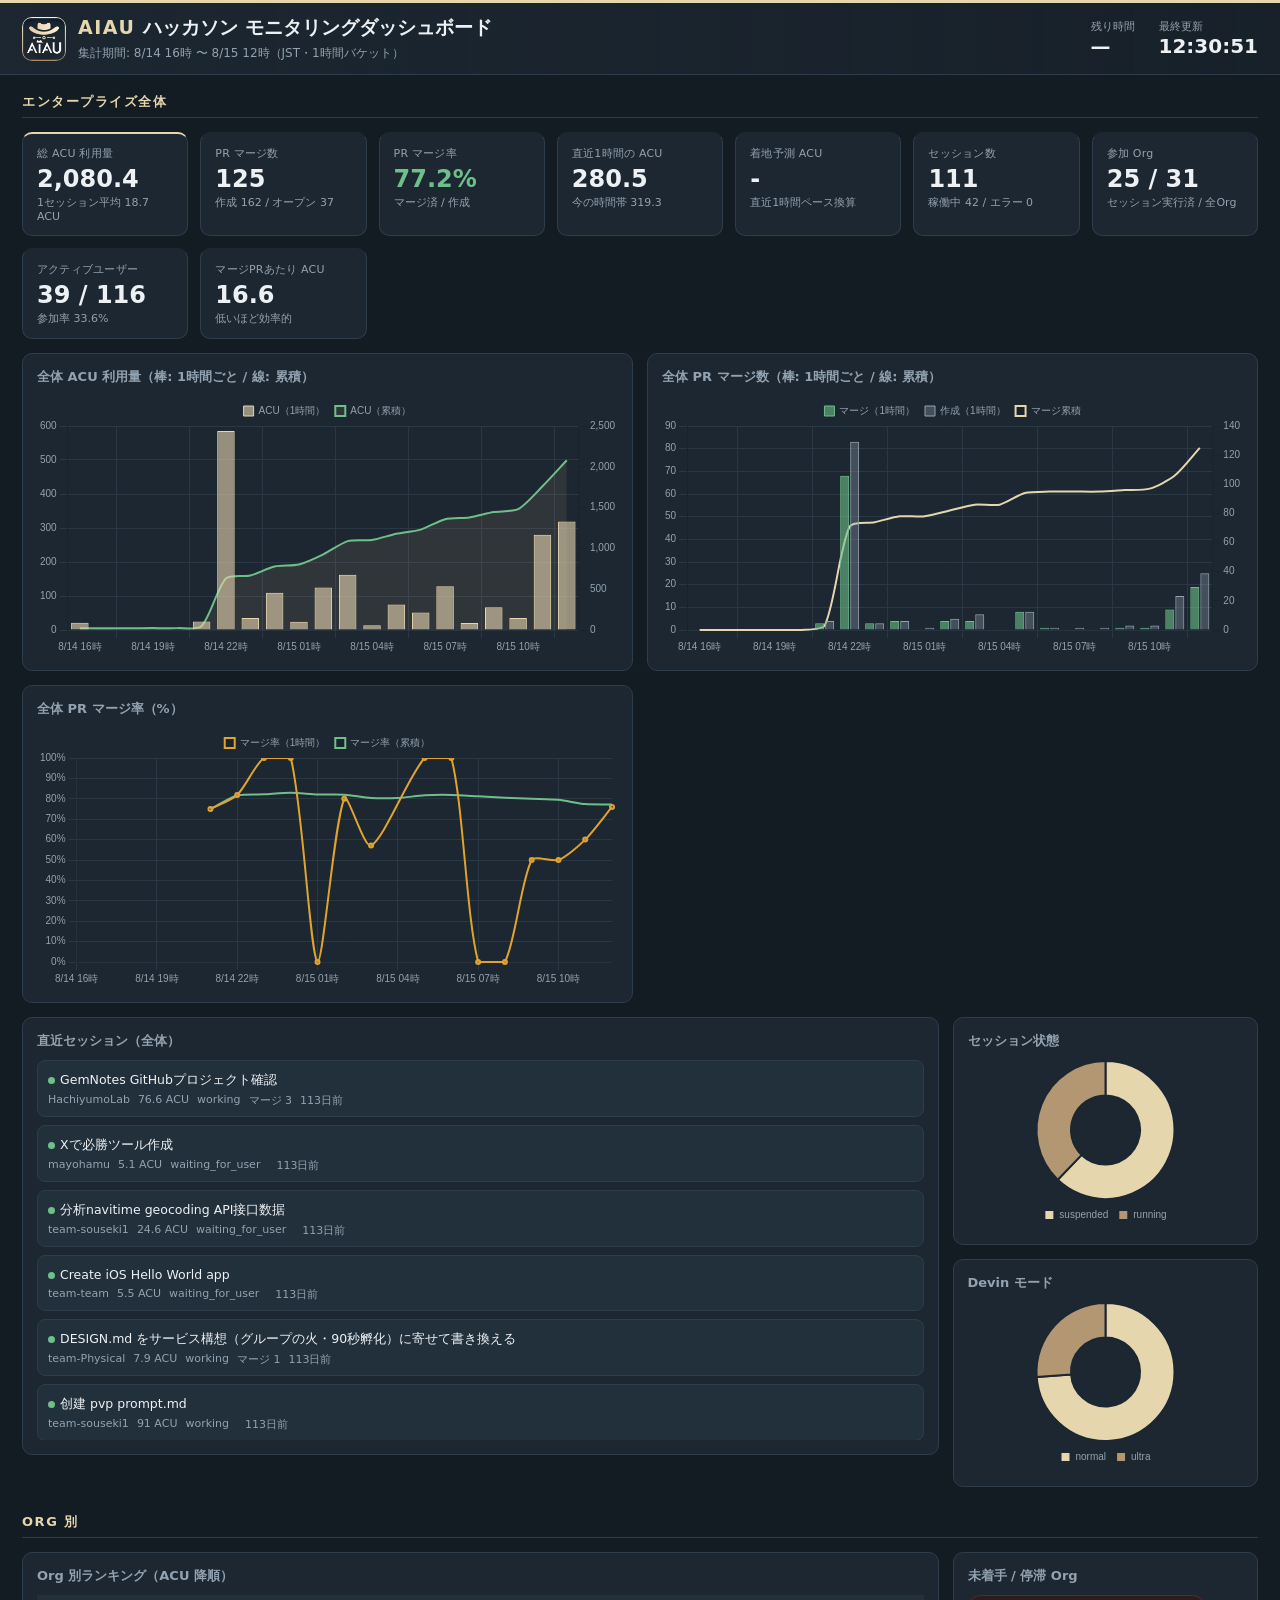
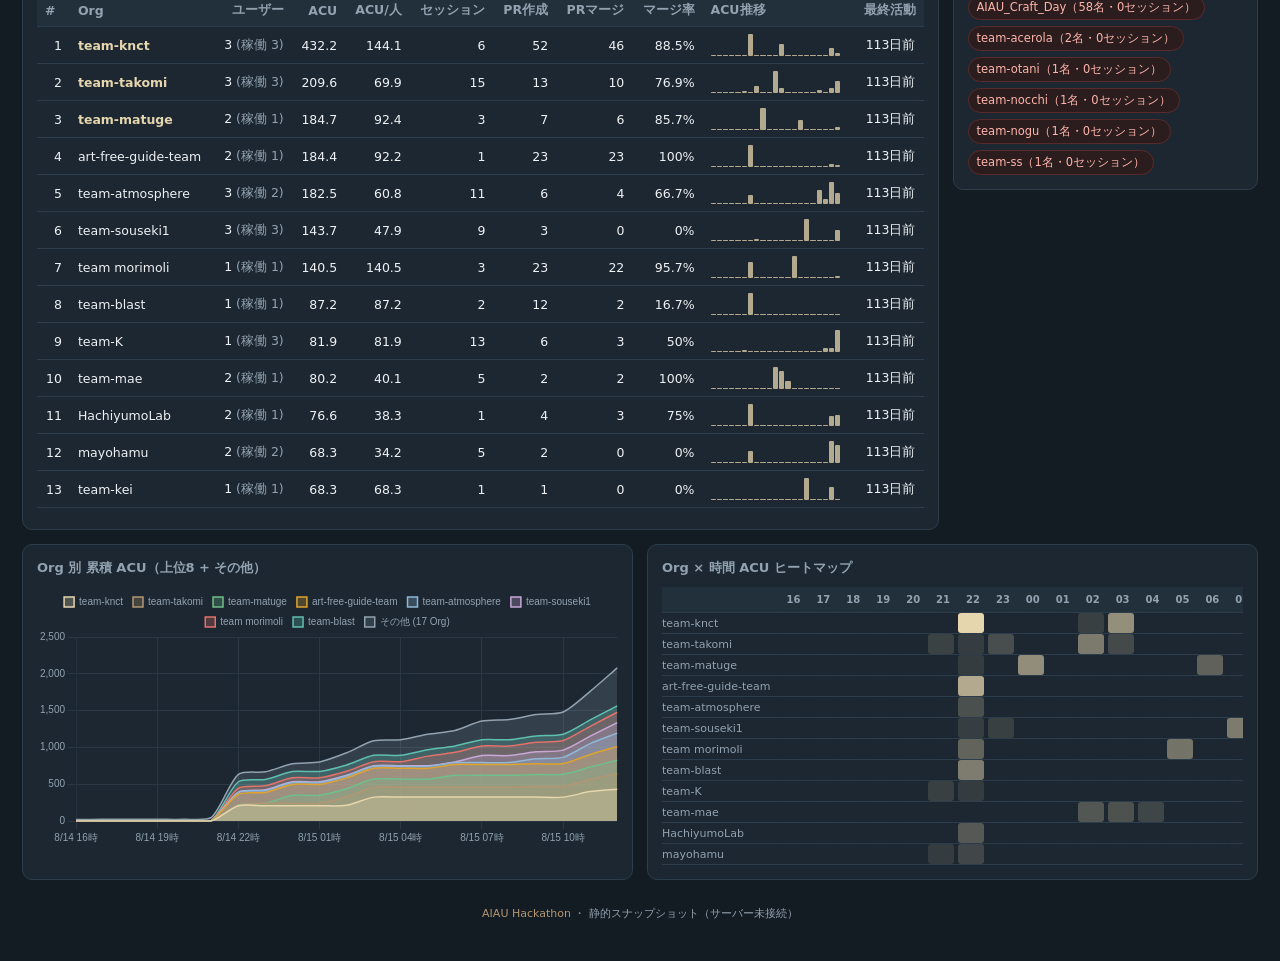
==== dashboard.html @ d69ac9da "ハッカソン モニタリングダッシュボードを追加" ====
<!DOCTYPE html>
<html lang="ja">
<head>
<meta charset="utf-8" />
<meta name="viewport" content="width=device-width, initial-scale=1" />
<title>AIAU ハッカソン モニタリングダッシュボード</title>
<link rel="icon" href="[data-uri]" />
<style>
:root {
  --navy: #1c2731;
  --bg: #131b23;
  --panel: #1c2731;
  --panel-2: #22303c;
  --border: #2d3d4b;
  --text: #eef1f4;
  --muted: #93a2b0;
  --accent: #e6d6ae;
  --accent-2: #b39672;
  --green: #6fbf8b;
  --amber: #e0a32e;
  --red: #e5716a;
}

* { box-sizing: border-box; }

body {
  margin: 0;
  background: var(--bg);
  color: var(--text);
  font-family: "Hiragino Sans", "Noto Sans JP", system-ui, -apple-system, sans-serif;
}

.topbar {
  display: flex;
  justify-content: space-between;
  align-items: center;
  gap: 16px;
  padding: 12px 22px;
  border-bottom: 1px solid var(--border);
  border-top: 3px solid var(--accent);
  background: linear-gradient(90deg, var(--navy), #1c273180);
  position: sticky;
  top: 0;
  z-index: 5;
}

.brand { display: flex; align-items: center; gap: 12px; }
.brand img { width: 44px; height: 44px; border-radius: 10px; }
.topbar h1 { font-size: 19px; margin: 0; }
.topbar h1 .mark { color: var(--accent); font-weight: 700; letter-spacing: .08em; margin-right: 8px; }
.sub { color: var(--muted); font-size: 12px; margin-top: 4px; }
.topbar-right { display: flex; gap: 24px; }
.countdown .label { color: var(--muted); font-size: 11px; }
.countdown .value { font-size: 20px; font-variant-numeric: tabular-nums; font-weight: 600; }

main { padding: 18px 22px 40px; display: flex; flex-direction: column; gap: 26px; }

.block { display: flex; flex-direction: column; gap: 14px; }
.block-title {
  margin: 0;
  font-size: 13px;
  font-weight: 700;
  letter-spacing: .12em;
  color: var(--accent);
  text-transform: uppercase;
  padding-bottom: 6px;
  border-bottom: 1px solid var(--border);
}

.kpis {
  display: grid;
  grid-template-columns: repeat(auto-fit, minmax(160px, 1fr));
  gap: 12px;
}

.kpi {
  background: var(--panel);
  border: 1px solid var(--border);
  border-radius: 10px;
  padding: 12px 14px;
}
.kpi .label { color: var(--muted); font-size: 11px; letter-spacing: .02em; }
.kpi { border-top: 2px solid transparent; }
.kpi:first-child { border-top-color: var(--accent); }
.kpi .value { font-size: 24px; font-weight: 650; font-variant-numeric: tabular-nums; margin-top: 4px; }
.kpi .hint { color: var(--muted); font-size: 11px; margin-top: 2px; }
.kpi.good .value { color: var(--green); }
.kpi.warn .value { color: var(--amber); }
.kpi.bad .value { color: var(--red); }

.card {
  background: var(--panel);
  border: 1px solid var(--border);
  border-radius: 10px;
  padding: 14px;
  min-width: 0;
}
.card h2 { font-size: 13px; margin: 0 0 10px; color: var(--muted); font-weight: 600; }

.charts .card canvas { height: 260px !important; max-height: 260px; }
.charts #heatmap { max-height: 280px; }
.side .card canvas, .side-wide .card canvas { height: 170px !important; max-height: 170px; }
#chart-status, #chart-mode { height: 170px !important; max-height: 170px; }

.charts { display: grid; grid-template-columns: repeat(auto-fit, minmax(420px, 1fr)); gap: 14px; }
.split { display: grid; grid-template-columns: minmax(0, 3fr) minmax(260px, 1fr); gap: 14px; align-items: start; }
.side { display: flex; flex-direction: column; gap: 14px; }
.grow { min-width: 0; }

.table-wrap { overflow: auto; max-height: 520px; }
table { width: 100%; border-collapse: collapse; font-size: 12.5px; }
th, td { padding: 7px 8px; text-align: left; border-bottom: 1px solid var(--border); white-space: nowrap; }
th { position: sticky; top: 0; background: var(--panel-2); color: var(--muted); font-weight: 600; z-index: 1; }
td.num, th.num { text-align: right; font-variant-numeric: tabular-nums; }
tbody tr:hover { background: #24323f; }
.rank-1 td:nth-child(2), .rank-2 td:nth-child(2), .rank-3 td:nth-child(2) { color: var(--accent); font-weight: 650; }

.spark { display: flex; align-items: flex-end; gap: 1px; height: 22px; width: 130px; }
.spark i { flex: 1; background: var(--accent); opacity: .75; min-height: 1px; border-radius: 1px; }

.chips { display: flex; flex-wrap: wrap; gap: 6px; }
.chip {
  background: #2b1d1d; border: 1px solid #5b2a2a; color: #ffb4ab;
  padding: 4px 8px; border-radius: 999px; font-size: 11.5px;
}
.chip.ok { background: #16281c; border-color: #245c33; color: #7ee2a8; }
.chip.gold { background: #2c2718; border-color: #6b5a33; color: var(--accent); }

.feed { display: flex; flex-direction: column; gap: 8px; max-height: 380px; overflow: auto; }
.feed-item { border: 1px solid var(--border); border-radius: 8px; padding: 8px 10px; background: var(--panel-2); }
.feed-item a { color: var(--text); text-decoration: none; font-size: 12.5px; }
.feed-item a:hover { color: var(--accent); }
.feed-meta { color: var(--muted); font-size: 11px; margin-top: 4px; display: flex; gap: 8px; flex-wrap: wrap; }
.dot { width: 7px; height: 7px; border-radius: 50%; display: inline-block; margin-right: 5px; }
.dot.running { background: var(--green); }
.dot.suspended, .dot.exit { background: var(--muted); }
.dot.error { background: var(--red); }
.dot.new, .dot.claimed, .dot.resuming { background: var(--accent); }

#heatmap table td { padding: 0; }
.hm-cell { width: 26px; height: 20px; border-radius: 3px; }
.hm-label { color: var(--muted); font-size: 11px; padding-right: 8px !important; max-width: 160px; overflow: hidden; text-overflow: ellipsis; }
.hm-head { color: var(--muted); font-size: 10px; text-align: center !important; }

footer { color: var(--muted); font-size: 11px; text-align: center; }
footer .brand-note { color: var(--accent-2); }
.error-banner { background: #3a1d1d; border: 1px solid #5b2a2a; color: #ffb4ab; padding: 8px 12px; border-radius: 8px; font-size: 12px; }

</style>
</head>
<body>
<header class="topbar">
  <div class="brand">
    <img src="[data-uri]" alt="AIAU" />
    <div>
      <h1><span class="mark">AIAU</span>ハッカソン モニタリングダッシュボード</h1>
      <div class="sub" id="window-label">読み込み中…</div>
    </div>
  </div>
  <div class="topbar-right">
    <div class="countdown">
      <div class="label">残り時間</div>
      <div class="value" id="countdown">-</div>
    </div>
    <div class="countdown">
      <div class="label">最終更新</div>
      <div class="value" id="updated">-</div>
    </div>
  </div>
</header>

<main>
  <section class="block">
    <h2 class="block-title">エンタープライズ全体</h2>

    <div class="kpis" id="kpis"></div>

    <div class="charts">
      <div class="card">
        <h2>全体 ACU 利用量（棒: 1時間ごと / 線: 累積）</h2>
        <canvas id="chart-acu" height="120"></canvas>
      </div>
      <div class="card">
        <h2>全体 PR マージ数（棒: 1時間ごと / 線: 累積）</h2>
        <canvas id="chart-pr" height="120"></canvas>
      </div>
      <div class="card">
        <h2>全体 PR マージ率（%）</h2>
        <canvas id="chart-rate" height="120"></canvas>
      </div>
    </div>

    <div class="split">
      <div class="card side-wide grow">
        <h2>直近セッション（全体）</h2>
        <div id="feed" class="feed"></div>
      </div>
      <div class="side">
        <div class="card">
          <h2>セッション状態</h2>
          <canvas id="chart-status" height="150"></canvas>
        </div>
        <div class="card">
          <h2>Devin モード</h2>
          <canvas id="chart-mode" height="150"></canvas>
        </div>
      </div>
    </div>
  </section>

  <section class="block">
    <h2 class="block-title">Org 別</h2>

    <div class="split">
      <div class="card grow">
        <h2>Org 別ランキング（ACU 降順）</h2>
        <div class="table-wrap">
          <table id="org-table">
            <thead>
              <tr>
                <th>#</th><th>Org</th><th class="num">ユーザー</th><th class="num">ACU</th>
                <th class="num">ACU/人</th><th class="num">セッション</th><th class="num">PR作成</th>
                <th class="num">PRマージ</th><th class="num">マージ率</th><th>ACU推移</th><th class="num">最終活動</th>
              </tr>
            </thead>
            <tbody></tbody>
          </table>
        </div>
      </div>
      <div class="side">
        <div class="card">
          <h2>未着手 / 停滞 Org</h2>
          <div id="idle-orgs" class="chips"></div>
        </div>
      </div>
    </div>

    <div class="charts">
      <div class="card">
        <h2>Org 別 累積 ACU（上位8 + その他）</h2>
        <canvas id="chart-orgs" height="120"></canvas>
      </div>
      <div class="card">
        <h2>Org × 時間 ACU ヒートマップ</h2>
        <div class="table-wrap" id="heatmap"></div>
      </div>
    </div>
  </section>

  <footer id="footer"></footer>
</main>

<script>
/**
 * Skipped minification because the original files appears to be already minified.
 * Original file: /npm/chart.js@4.4.1/dist/chart.umd.js
 *
 * Do NOT use SRI with dynamically generated files! More information: https://www.jsdelivr.com/using-sri-with-dynamic-files
 */
/*!
 * Chart.js v4.4.1
 * https://www.chartjs.org
 * (c) 2023 Chart.js Contributors
 * Released under the MIT License
 */
!function(t,e){"object"==typeof exports&&"undefined"!=typeof module?module.exports=e():"function"==typeof define&&define.amd?define(e):(t="undefined"!=typeof globalThis?globalThis:t||self).Chart=e()}(this,(function(){"use strict";var t=Object.freeze({__proto__:null,get Colors(){return Go},get Decimation(){return Qo},get Filler(){return ma},get Legend(){return ya},get SubTitle(){return ka},get Title(){return Ma},get Tooltip(){return Ba}});function e(){}const i=(()=>{let t=0;return()=>t++})();function s(t){return null==t}function n(t){if(Array.isArray&&Array.isArray(t))return!0;const e=Object.prototype.toString.call(t);return"[object"===e.slice(0,7)&&"Array]"===e.slice(-6)}function o(t){return null!==t&&"[object Object]"===Object.prototype.toString.call(t)}function a(t){return("number"==typeof t||t instanceof Number)&&isFinite(+t)}function r(t,e){return a(t)?t:e}function l(t,e){return void 0===t?e:t}const h=(t,e)=>"string"==typeof t&&t.endsWith("%")?parseFloat(t)/100:+t/e,c=(t,e)=>"string"==typeof t&&t.endsWith("%")?parseFloat(t)/100*e:+t;function d(t,e,i){if(t&&"function"==typeof t.call)return t.apply(i,e)}function u(t,e,i,s){let a,r,l;if(n(t))if(r=t.length,s)for(a=r-1;a>=0;a--)e.call(i,t[a],a);else for(a=0;a<r;a++)e.call(i,t[a],a);else if(o(t))for(l=Object.keys(t),r=l.length,a=0;a<r;a++)e.call(i,t[l[a]],l[a])}function f(t,e){let i,s,n,o;if(!t||!e||t.length!==e.length)return!1;for(i=0,s=t.length;i<s;++i)if(n=t[i],o=e[i],n.datasetIndex!==o.datasetIndex||n.index!==o.index)return!1;return!0}function g(t){if(n(t))return t.map(g);if(o(t)){const e=Object.create(null),i=Object.keys(t),s=i.length;let n=0;for(;n<s;++n)e[i[n]]=g(t[i[n]]);return e}return t}function p(t){return-1===["__proto__","prototype","constructor"].indexOf(t)}function m(t,e,i,s){if(!p(t))return;const n=e[t],a=i[t];o(n)&&o(a)?b(n,a,s):e[t]=g(a)}function b(t,e,i){const s=n(e)?e:[e],a=s.length;if(!o(t))return t;const r=(i=i||{}).merger||m;let l;for(let e=0;e<a;++e){if(l=s[e],!o(l))continue;const n=Object.keys(l);for(let e=0,s=n.length;e<s;++e)r(n[e],t,l,i)}return t}function x(t,e){return b(t,e,{merger:_})}function _(t,e,i){if(!p(t))return;const s=e[t],n=i[t];o(s)&&o(n)?x(s,n):Object.prototype.hasOwnProperty.call(e,t)||(e[t]=g(n))}const y={"":t=>t,x:t=>t.x,y:t=>t.y};function v(t){const e=t.split("."),i=[];let s="";for(const t of e)s+=t,s.endsWith("\\")?s=s.slice(0,-1)+".":(i.push(s),s="");return i}function M(t,e){const i=y[e]||(y[e]=function(t){const e=v(t);return t=>{for(const i of e){if(""===i)break;t=t&&t[i]}return t}}(e));return i(t)}function w(t){return t.charAt(0).toUpperCase()+t.slice(1)}const k=t=>void 0!==t,S=t=>"function"==typeof t,P=(t,e)=>{if(t.size!==e.size)return!1;for(const i of t)if(!e.has(i))return!1;return!0};function D(t){return"mouseup"===t.type||"click"===t.type||"contextmenu"===t.type}const C=Math.PI,O=2*C,A=O+C,T=Number.POSITIVE_INFINITY,L=C/180,E=C/2,R=C/4,I=2*C/3,z=Math.log10,F=Math.sign;function V(t,e,i){return Math.abs(t-e)<i}function B(t){const e=Math.round(t);t=V(t,e,t/1e3)?e:t;const i=Math.pow(10,Math.floor(z(t))),s=t/i;return(s<=1?1:s<=2?2:s<=5?5:10)*i}function W(t){const e=[],i=Math.sqrt(t);let s;for(s=1;s<i;s++)t%s==0&&(e.push(s),e.push(t/s));return i===(0|i)&&e.push(i),e.sort(((t,e)=>t-e)).pop(),e}function N(t){return!isNaN(parseFloat(t))&&isFinite(t)}function H(t,e){const i=Math.round(t);return i-e<=t&&i+e>=t}function j(t,e,i){let s,n,o;for(s=0,n=t.length;s<n;s++)o=t[s][i],isNaN(o)||(e.min=Math.min(e.min,o),e.max=Math.max(e.max,o))}function $(t){return t*(C/180)}function Y(t){return t*(180/C)}function U(t){if(!a(t))return;let e=1,i=0;for(;Math.round(t*e)/e!==t;)e*=10,i++;return i}function X(t,e){const i=e.x-t.x,s=e.y-t.y,n=Math.sqrt(i*i+s*s);let o=Math.atan2(s,i);return o<-.5*C&&(o+=O),{angle:o,distance:n}}function q(t,e){return Math.sqrt(Math.pow(e.x-t.x,2)+Math.pow(e.y-t.y,2))}function K(t,e){return(t-e+A)%O-C}function G(t){return(t%O+O)%O}function Z(t,e,i,s){const n=G(t),o=G(e),a=G(i),r=G(o-n),l=G(a-n),h=G(n-o),c=G(n-a);return n===o||n===a||s&&o===a||r>l&&h<c}function J(t,e,i){return Math.max(e,Math.min(i,t))}function Q(t){return J(t,-32768,32767)}function tt(t,e,i,s=1e-6){return t>=Math.min(e,i)-s&&t<=Math.max(e,i)+s}function et(t,e,i){i=i||(i=>t[i]<e);let s,n=t.length-1,o=0;for(;n-o>1;)s=o+n>>1,i(s)?o=s:n=s;return{lo:o,hi:n}}const it=(t,e,i,s)=>et(t,i,s?s=>{const n=t[s][e];return n<i||n===i&&t[s+1][e]===i}:s=>t[s][e]<i),st=(t,e,i)=>et(t,i,(s=>t[s][e]>=i));function nt(t,e,i){let s=0,n=t.length;for(;s<n&&t[s]<e;)s++;for(;n>s&&t[n-1]>i;)n--;return s>0||n<t.length?t.slice(s,n):t}const ot=["push","pop","shift","splice","unshift"];function at(t,e){t._chartjs?t._chartjs.listeners.push(e):(Object.defineProperty(t,"_chartjs",{configurable:!0,enumerable:!1,value:{listeners:[e]}}),ot.forEach((e=>{const i="_onData"+w(e),s=t[e];Object.defineProperty(t,e,{configurable:!0,enumerable:!1,value(...e){const n=s.apply(this,e);return t._chartjs.listeners.forEach((t=>{"function"==typeof t[i]&&t[i](...e)})),n}})})))}function rt(t,e){const i=t._chartjs;if(!i)return;const s=i.listeners,n=s.indexOf(e);-1!==n&&s.splice(n,1),s.length>0||(ot.forEach((e=>{delete t[e]})),delete t._chartjs)}function lt(t){const e=new Set(t);return e.size===t.length?t:Array.from(e)}const ht="undefined"==typeof window?function(t){return t()}:window.requestAnimationFrame;function ct(t,e){let i=[],s=!1;return function(...n){i=n,s||(s=!0,ht.call(window,(()=>{s=!1,t.apply(e,i)})))}}function dt(t,e){let i;return function(...s){return e?(clearTimeout(i),i=setTimeout(t,e,s)):t.apply(this,s),e}}const ut=t=>"start"===t?"left":"end"===t?"right":"center",ft=(t,e,i)=>"start"===t?e:"end"===t?i:(e+i)/2,gt=(t,e,i,s)=>t===(s?"left":"right")?i:"center"===t?(e+i)/2:e;function pt(t,e,i){const s=e.length;let n=0,o=s;if(t._sorted){const{iScale:a,_parsed:r}=t,l=a.axis,{min:h,max:c,minDefined:d,maxDefined:u}=a.getUserBounds();d&&(n=J(Math.min(it(r,l,h).lo,i?s:it(e,l,a.getPixelForValue(h)).lo),0,s-1)),o=u?J(Math.max(it(r,a.axis,c,!0).hi+1,i?0:it(e,l,a.getPixelForValue(c),!0).hi+1),n,s)-n:s-n}return{start:n,count:o}}function mt(t){const{xScale:e,yScale:i,_scaleRanges:s}=t,n={xmin:e.min,xmax:e.max,ymin:i.min,ymax:i.max};if(!s)return t._scaleRanges=n,!0;const o=s.xmin!==e.min||s.xmax!==e.max||s.ymin!==i.min||s.ymax!==i.max;return Object.assign(s,n),o}class bt{constructor(){this._request=null,this._charts=new Map,this._running=!1,this._lastDate=void 0}_notify(t,e,i,s){const n=e.listeners[s],o=e.duration;n.forEach((s=>s({chart:t,initial:e.initial,numSteps:o,currentStep:Math.min(i-e.start,o)})))}_refresh(){this._request||(this._running=!0,this._request=ht.call(window,(()=>{this._update(),this._request=null,this._running&&this._refresh()})))}_update(t=Date.now()){let e=0;this._charts.forEach(((i,s)=>{if(!i.running||!i.items.length)return;const n=i.items;let o,a=n.length-1,r=!1;for(;a>=0;--a)o=n[a],o._active?(o._total>i.duration&&(i.duration=o._total),o.tick(t),r=!0):(n[a]=n[n.length-1],n.pop());r&&(s.draw(),this._notify(s,i,t,"progress")),n.length||(i.running=!1,this._notify(s,i,t,"complete"),i.initial=!1),e+=n.length})),this._lastDate=t,0===e&&(this._running=!1)}_getAnims(t){const e=this._charts;let i=e.get(t);return i||(i={running:!1,initial:!0,items:[],listeners:{complete:[],progress:[]}},e.set(t,i)),i}listen(t,e,i){this._getAnims(t).listeners[e].push(i)}add(t,e){e&&e.length&&this._getAnims(t).items.push(...e)}has(t){return this._getAnims(t).items.length>0}start(t){const e=this._charts.get(t);e&&(e.running=!0,e.start=Date.now(),e.duration=e.items.reduce(((t,e)=>Math.max(t,e._duration)),0),this._refresh())}running(t){if(!this._running)return!1;const e=this._charts.get(t);return!!(e&&e.running&&e.items.length)}stop(t){const e=this._charts.get(t);if(!e||!e.items.length)return;const i=e.items;let s=i.length-1;for(;s>=0;--s)i[s].cancel();e.items=[],this._notify(t,e,Date.now(),"complete")}remove(t){return this._charts.delete(t)}}var xt=new bt;
/*!
 * @kurkle/color v0.3.2
 * https://github.com/kurkle/color#readme
 * (c) 2023 Jukka Kurkela
 * Released under the MIT License
 */function _t(t){return t+.5|0}const yt=(t,e,i)=>Math.max(Math.min(t,i),e);function vt(t){return yt(_t(2.55*t),0,255)}function Mt(t){return yt(_t(255*t),0,255)}function wt(t){return yt(_t(t/2.55)/100,0,1)}function kt(t){return yt(_t(100*t),0,100)}const St={0:0,1:1,2:2,3:3,4:4,5:5,6:6,7:7,8:8,9:9,A:10,B:11,C:12,D:13,E:14,F:15,a:10,b:11,c:12,d:13,e:14,f:15},Pt=[..."0123456789ABCDEF"],Dt=t=>Pt[15&t],Ct=t=>Pt[(240&t)>>4]+Pt[15&t],Ot=t=>(240&t)>>4==(15&t);function At(t){var e=(t=>Ot(t.r)&&Ot(t.g)&&Ot(t.b)&&Ot(t.a))(t)?Dt:Ct;return t?"#"+e(t.r)+e(t.g)+e(t.b)+((t,e)=>t<255?e(t):"")(t.a,e):void 0}const Tt=/^(hsla?|hwb|hsv)\(\s*([-+.e\d]+)(?:deg)?[\s,]+([-+.e\d]+)%[\s,]+([-+.e\d]+)%(?:[\s,]+([-+.e\d]+)(%)?)?\s*\)$/;function Lt(t,e,i){const s=e*Math.min(i,1-i),n=(e,n=(e+t/30)%12)=>i-s*Math.max(Math.min(n-3,9-n,1),-1);return[n(0),n(8),n(4)]}function Et(t,e,i){const s=(s,n=(s+t/60)%6)=>i-i*e*Math.max(Math.min(n,4-n,1),0);return[s(5),s(3),s(1)]}function Rt(t,e,i){const s=Lt(t,1,.5);let n;for(e+i>1&&(n=1/(e+i),e*=n,i*=n),n=0;n<3;n++)s[n]*=1-e-i,s[n]+=e;return s}function It(t){const e=t.r/255,i=t.g/255,s=t.b/255,n=Math.max(e,i,s),o=Math.min(e,i,s),a=(n+o)/2;let r,l,h;return n!==o&&(h=n-o,l=a>.5?h/(2-n-o):h/(n+o),r=function(t,e,i,s,n){return t===n?(e-i)/s+(e<i?6:0):e===n?(i-t)/s+2:(t-e)/s+4}(e,i,s,h,n),r=60*r+.5),[0|r,l||0,a]}function zt(t,e,i,s){return(Array.isArray(e)?t(e[0],e[1],e[2]):t(e,i,s)).map(Mt)}function Ft(t,e,i){return zt(Lt,t,e,i)}function Vt(t){return(t%360+360)%360}function Bt(t){const e=Tt.exec(t);let i,s=255;if(!e)return;e[5]!==i&&(s=e[6]?vt(+e[5]):Mt(+e[5]));const n=Vt(+e[2]),o=+e[3]/100,a=+e[4]/100;return i="hwb"===e[1]?function(t,e,i){return zt(Rt,t,e,i)}(n,o,a):"hsv"===e[1]?function(t,e,i){return zt(Et,t,e,i)}(n,o,a):Ft(n,o,a),{r:i[0],g:i[1],b:i[2],a:s}}const Wt={x:"dark",Z:"light",Y:"re",X:"blu",W:"gr",V:"medium",U:"slate",A:"ee",T:"ol",S:"or",B:"ra",C:"lateg",D:"ights",R:"in",Q:"turquois",E:"hi",P:"ro",O:"al",N:"le",M:"de",L:"yello",F:"en",K:"ch",G:"arks",H:"ea",I:"ightg",J:"wh"},Nt={OiceXe:"f0f8ff",antiquewEte:"faebd7",aqua:"ffff",aquamarRe:"7fffd4",azuY:"f0ffff",beige:"f5f5dc",bisque:"ffe4c4",black:"0",blanKedOmond:"ffebcd",Xe:"ff",XeviTet:"8a2be2",bPwn:"a52a2a",burlywood:"deb887",caMtXe:"5f9ea0",KartYuse:"7fff00",KocTate:"d2691e",cSO:"ff7f50",cSnflowerXe:"6495ed",cSnsilk:"fff8dc",crimson:"dc143c",cyan:"ffff",xXe:"8b",xcyan:"8b8b",xgTMnPd:"b8860b",xWay:"a9a9a9",xgYF:"6400",xgYy:"a9a9a9",xkhaki:"bdb76b",xmagFta:"8b008b",xTivegYF:"556b2f",xSange:"ff8c00",xScEd:"9932cc",xYd:"8b0000",xsOmon:"e9967a",xsHgYF:"8fbc8f",xUXe:"483d8b",xUWay:"2f4f4f",xUgYy:"2f4f4f",xQe:"ced1",xviTet:"9400d3",dAppRk:"ff1493",dApskyXe:"bfff",dimWay:"696969",dimgYy:"696969",dodgerXe:"1e90ff",fiYbrick:"b22222",flSOwEte:"fffaf0",foYstWAn:"228b22",fuKsia:"ff00ff",gaRsbSo:"dcdcdc",ghostwEte:"f8f8ff",gTd:"ffd700",gTMnPd:"daa520",Way:"808080",gYF:"8000",gYFLw:"adff2f",gYy:"808080",honeyMw:"f0fff0",hotpRk:"ff69b4",RdianYd:"cd5c5c",Rdigo:"4b0082",ivSy:"fffff0",khaki:"f0e68c",lavFMr:"e6e6fa",lavFMrXsh:"fff0f5",lawngYF:"7cfc00",NmoncEffon:"fffacd",ZXe:"add8e6",ZcSO:"f08080",Zcyan:"e0ffff",ZgTMnPdLw:"fafad2",ZWay:"d3d3d3",ZgYF:"90ee90",ZgYy:"d3d3d3",ZpRk:"ffb6c1",ZsOmon:"ffa07a",ZsHgYF:"20b2aa",ZskyXe:"87cefa",ZUWay:"778899",ZUgYy:"778899",ZstAlXe:"b0c4de",ZLw:"ffffe0",lime:"ff00",limegYF:"32cd32",lRF:"faf0e6",magFta:"ff00ff",maPon:"800000",VaquamarRe:"66cdaa",VXe:"cd",VScEd:"ba55d3",VpurpN:"9370db",VsHgYF:"3cb371",VUXe:"7b68ee",VsprRggYF:"fa9a",VQe:"48d1cc",VviTetYd:"c71585",midnightXe:"191970",mRtcYam:"f5fffa",mistyPse:"ffe4e1",moccasR:"ffe4b5",navajowEte:"ffdead",navy:"80",Tdlace:"fdf5e6",Tive:"808000",TivedBb:"6b8e23",Sange:"ffa500",SangeYd:"ff4500",ScEd:"da70d6",pOegTMnPd:"eee8aa",pOegYF:"98fb98",pOeQe:"afeeee",pOeviTetYd:"db7093",papayawEp:"ffefd5",pHKpuff:"ffdab9",peru:"cd853f",pRk:"ffc0cb",plum:"dda0dd",powMrXe:"b0e0e6",purpN:"800080",YbeccapurpN:"663399",Yd:"ff0000",Psybrown:"bc8f8f",PyOXe:"4169e1",saddNbPwn:"8b4513",sOmon:"fa8072",sandybPwn:"f4a460",sHgYF:"2e8b57",sHshell:"fff5ee",siFna:"a0522d",silver:"c0c0c0",skyXe:"87ceeb",UXe:"6a5acd",UWay:"708090",UgYy:"708090",snow:"fffafa",sprRggYF:"ff7f",stAlXe:"4682b4",tan:"d2b48c",teO:"8080",tEstN:"d8bfd8",tomato:"ff6347",Qe:"40e0d0",viTet:"ee82ee",JHt:"f5deb3",wEte:"ffffff",wEtesmoke:"f5f5f5",Lw:"ffff00",LwgYF:"9acd32"};let Ht;function jt(t){Ht||(Ht=function(){const t={},e=Object.keys(Nt),i=Object.keys(Wt);let s,n,o,a,r;for(s=0;s<e.length;s++){for(a=r=e[s],n=0;n<i.length;n++)o=i[n],r=r.replace(o,Wt[o]);o=parseInt(Nt[a],16),t[r]=[o>>16&255,o>>8&255,255&o]}return t}(),Ht.transparent=[0,0,0,0]);const e=Ht[t.toLowerCase()];return e&&{r:e[0],g:e[1],b:e[2],a:4===e.length?e[3]:255}}const $t=/^rgba?\(\s*([-+.\d]+)(%)?[\s,]+([-+.e\d]+)(%)?[\s,]+([-+.e\d]+)(%)?(?:[\s,/]+([-+.e\d]+)(%)?)?\s*\)$/;const Yt=t=>t<=.0031308?12.92*t:1.055*Math.pow(t,1/2.4)-.055,Ut=t=>t<=.04045?t/12.92:Math.pow((t+.055)/1.055,2.4);function Xt(t,e,i){if(t){let s=It(t);s[e]=Math.max(0,Math.min(s[e]+s[e]*i,0===e?360:1)),s=Ft(s),t.r=s[0],t.g=s[1],t.b=s[2]}}function qt(t,e){return t?Object.assign(e||{},t):t}function Kt(t){var e={r:0,g:0,b:0,a:255};return Array.isArray(t)?t.length>=3&&(e={r:t[0],g:t[1],b:t[2],a:255},t.length>3&&(e.a=Mt(t[3]))):(e=qt(t,{r:0,g:0,b:0,a:1})).a=Mt(e.a),e}function Gt(t){return"r"===t.charAt(0)?function(t){const e=$t.exec(t);let i,s,n,o=255;if(e){if(e[7]!==i){const t=+e[7];o=e[8]?vt(t):yt(255*t,0,255)}return i=+e[1],s=+e[3],n=+e[5],i=255&(e[2]?vt(i):yt(i,0,255)),s=255&(e[4]?vt(s):yt(s,0,255)),n=255&(e[6]?vt(n):yt(n,0,255)),{r:i,g:s,b:n,a:o}}}(t):Bt(t)}class Zt{constructor(t){if(t instanceof Zt)return t;const e=typeof t;let i;var s,n,o;"object"===e?i=Kt(t):"string"===e&&(o=(s=t).length,"#"===s[0]&&(4===o||5===o?n={r:255&17*St[s[1]],g:255&17*St[s[2]],b:255&17*St[s[3]],a:5===o?17*St[s[4]]:255}:7!==o&&9!==o||(n={r:St[s[1]]<<4|St[s[2]],g:St[s[3]]<<4|St[s[4]],b:St[s[5]]<<4|St[s[6]],a:9===o?St[s[7]]<<4|St[s[8]]:255})),i=n||jt(t)||Gt(t)),this._rgb=i,this._valid=!!i}get valid(){return this._valid}get rgb(){var t=qt(this._rgb);return t&&(t.a=wt(t.a)),t}set rgb(t){this._rgb=Kt(t)}rgbString(){return this._valid?(t=this._rgb)&&(t.a<255?`rgba(${t.r}, ${t.g}, ${t.b}, ${wt(t.a)})`:`rgb(${t.r}, ${t.g}, ${t.b})`):void 0;var t}hexString(){return this._valid?At(this._rgb):void 0}hslString(){return this._valid?function(t){if(!t)return;const e=It(t),i=e[0],s=kt(e[1]),n=kt(e[2]);return t.a<255?`hsla(${i}, ${s}%, ${n}%, ${wt(t.a)})`:`hsl(${i}, ${s}%, ${n}%)`}(this._rgb):void 0}mix(t,e){if(t){const i=this.rgb,s=t.rgb;let n;const o=e===n?.5:e,a=2*o-1,r=i.a-s.a,l=((a*r==-1?a:(a+r)/(1+a*r))+1)/2;n=1-l,i.r=255&l*i.r+n*s.r+.5,i.g=255&l*i.g+n*s.g+.5,i.b=255&l*i.b+n*s.b+.5,i.a=o*i.a+(1-o)*s.a,this.rgb=i}return this}interpolate(t,e){return t&&(this._rgb=function(t,e,i){const s=Ut(wt(t.r)),n=Ut(wt(t.g)),o=Ut(wt(t.b));return{r:Mt(Yt(s+i*(Ut(wt(e.r))-s))),g:Mt(Yt(n+i*(Ut(wt(e.g))-n))),b:Mt(Yt(o+i*(Ut(wt(e.b))-o))),a:t.a+i*(e.a-t.a)}}(this._rgb,t._rgb,e)),this}clone(){return new Zt(this.rgb)}alpha(t){return this._rgb.a=Mt(t),this}clearer(t){return this._rgb.a*=1-t,this}greyscale(){const t=this._rgb,e=_t(.3*t.r+.59*t.g+.11*t.b);return t.r=t.g=t.b=e,this}opaquer(t){return this._rgb.a*=1+t,this}negate(){const t=this._rgb;return t.r=255-t.r,t.g=255-t.g,t.b=255-t.b,this}lighten(t){return Xt(this._rgb,2,t),this}darken(t){return Xt(this._rgb,2,-t),this}saturate(t){return Xt(this._rgb,1,t),this}desaturate(t){return Xt(this._rgb,1,-t),this}rotate(t){return function(t,e){var i=It(t);i[0]=Vt(i[0]+e),i=Ft(i),t.r=i[0],t.g=i[1],t.b=i[2]}(this._rgb,t),this}}function Jt(t){if(t&&"object"==typeof t){const e=t.toString();return"[object CanvasPattern]"===e||"[object CanvasGradient]"===e}return!1}function Qt(t){return Jt(t)?t:new Zt(t)}function te(t){return Jt(t)?t:new Zt(t).saturate(.5).darken(.1).hexString()}const ee=["x","y","borderWidth","radius","tension"],ie=["color","borderColor","backgroundColor"];const se=new Map;function ne(t,e,i){return function(t,e){e=e||{};const i=t+JSON.stringify(e);let s=se.get(i);return s||(s=new Intl.NumberFormat(t,e),se.set(i,s)),s}(e,i).format(t)}const oe={values:t=>n(t)?t:""+t,numeric(t,e,i){if(0===t)return"0";const s=this.chart.options.locale;let n,o=t;if(i.length>1){const e=Math.max(Math.abs(i[0].value),Math.abs(i[i.length-1].value));(e<1e-4||e>1e15)&&(n="scientific"),o=function(t,e){let i=e.length>3?e[2].value-e[1].value:e[1].value-e[0].value;Math.abs(i)>=1&&t!==Math.floor(t)&&(i=t-Math.floor(t));return i}(t,i)}const a=z(Math.abs(o)),r=isNaN(a)?1:Math.max(Math.min(-1*Math.floor(a),20),0),l={notation:n,minimumFractionDigits:r,maximumFractionDigits:r};return Object.assign(l,this.options.ticks.format),ne(t,s,l)},logarithmic(t,e,i){if(0===t)return"0";const s=i[e].significand||t/Math.pow(10,Math.floor(z(t)));return[1,2,3,5,10,15].includes(s)||e>.8*i.length?oe.numeric.call(this,t,e,i):""}};var ae={formatters:oe};const re=Object.create(null),le=Object.create(null);function he(t,e){if(!e)return t;const i=e.split(".");for(let e=0,s=i.length;e<s;++e){const s=i[e];t=t[s]||(t[s]=Object.create(null))}return t}function ce(t,e,i){return"string"==typeof e?b(he(t,e),i):b(he(t,""),e)}class de{constructor(t,e){this.animation=void 0,this.backgroundColor="rgba(0,0,0,0.1)",this.borderColor="rgba(0,0,0,0.1)",this.color="#666",this.datasets={},this.devicePixelRatio=t=>t.chart.platform.getDevicePixelRatio(),this.elements={},this.events=["mousemove","mouseout","click","touchstart","touchmove"],this.font={family:"'Helvetica Neue', 'Helvetica', 'Arial', sans-serif",size:12,style:"normal",lineHeight:1.2,weight:null},this.hover={},this.hoverBackgroundColor=(t,e)=>te(e.backgroundColor),this.hoverBorderColor=(t,e)=>te(e.borderColor),this.hoverColor=(t,e)=>te(e.color),this.indexAxis="x",this.interaction={mode:"nearest",intersect:!0,includeInvisible:!1},this.maintainAspectRatio=!0,this.onHover=null,this.onClick=null,this.parsing=!0,this.plugins={},this.responsive=!0,this.scale=void 0,this.scales={},this.showLine=!0,this.drawActiveElementsOnTop=!0,this.describe(t),this.apply(e)}set(t,e){return ce(this,t,e)}get(t){return he(this,t)}describe(t,e){return ce(le,t,e)}override(t,e){return ce(re,t,e)}route(t,e,i,s){const n=he(this,t),a=he(this,i),r="_"+e;Object.defineProperties(n,{[r]:{value:n[e],writable:!0},[e]:{enumerable:!0,get(){const t=this[r],e=a[s];return o(t)?Object.assign({},e,t):l(t,e)},set(t){this[r]=t}}})}apply(t){t.forEach((t=>t(this)))}}var ue=new de({_scriptable:t=>!t.startsWith("on"),_indexable:t=>"events"!==t,hover:{_fallback:"interaction"},interaction:{_scriptable:!1,_indexable:!1}},[function(t){t.set("animation",{delay:void 0,duration:1e3,easing:"easeOutQuart",fn:void 0,from:void 0,loop:void 0,to:void 0,type:void 0}),t.describe("animation",{_fallback:!1,_indexable:!1,_scriptable:t=>"onProgress"!==t&&"onComplete"!==t&&"fn"!==t}),t.set("animations",{colors:{type:"color",properties:ie},numbers:{type:"number",properties:ee}}),t.describe("animations",{_fallback:"animation"}),t.set("transitions",{active:{animation:{duration:400}},resize:{animation:{duration:0}},show:{animations:{colors:{from:"transparent"},visible:{type:"boolean",duration:0}}},hide:{animations:{colors:{to:"transparent"},visible:{type:"boolean",easing:"linear",fn:t=>0|t}}}})},function(t){t.set("layout",{autoPadding:!0,padding:{top:0,right:0,bottom:0,left:0}})},function(t){t.set("scale",{display:!0,offset:!1,reverse:!1,beginAtZero:!1,bounds:"ticks",clip:!0,grace:0,grid:{display:!0,lineWidth:1,drawOnChartArea:!0,drawTicks:!0,tickLength:8,tickWidth:(t,e)=>e.lineWidth,tickColor:(t,e)=>e.color,offset:!1},border:{display:!0,dash:[],dashOffset:0,width:1},title:{display:!1,text:"",padding:{top:4,bottom:4}},ticks:{minRotation:0,maxRotation:50,mirror:!1,textStrokeWidth:0,textStrokeColor:"",padding:3,display:!0,autoSkip:!0,autoSkipPadding:3,labelOffset:0,callback:ae.formatters.values,minor:{},major:{},align:"center",crossAlign:"near",showLabelBackdrop:!1,backdropColor:"rgba(255, 255, 255, 0.75)",backdropPadding:2}}),t.route("scale.ticks","color","","color"),t.route("scale.grid","color","","borderColor"),t.route("scale.border","color","","borderColor"),t.route("scale.title","color","","color"),t.describe("scale",{_fallback:!1,_scriptable:t=>!t.startsWith("before")&&!t.startsWith("after")&&"callback"!==t&&"parser"!==t,_indexable:t=>"borderDash"!==t&&"tickBorderDash"!==t&&"dash"!==t}),t.describe("scales",{_fallback:"scale"}),t.describe("scale.ticks",{_scriptable:t=>"backdropPadding"!==t&&"callback"!==t,_indexable:t=>"backdropPadding"!==t})}]);function fe(){return"undefined"!=typeof window&&"undefined"!=typeof document}function ge(t){let e=t.parentNode;return e&&"[object ShadowRoot]"===e.toString()&&(e=e.host),e}function pe(t,e,i){let s;return"string"==typeof t?(s=parseInt(t,10),-1!==t.indexOf("%")&&(s=s/100*e.parentNode[i])):s=t,s}const me=t=>t.ownerDocument.defaultView.getComputedStyle(t,null);function be(t,e){return me(t).getPropertyValue(e)}const xe=["top","right","bottom","left"];function _e(t,e,i){const s={};i=i?"-"+i:"";for(let n=0;n<4;n++){const o=xe[n];s[o]=parseFloat(t[e+"-"+o+i])||0}return s.width=s.left+s.right,s.height=s.top+s.bottom,s}const ye=(t,e,i)=>(t>0||e>0)&&(!i||!i.shadowRoot);function ve(t,e){if("native"in t)return t;const{canvas:i,currentDevicePixelRatio:s}=e,n=me(i),o="border-box"===n.boxSizing,a=_e(n,"padding"),r=_e(n,"border","width"),{x:l,y:h,box:c}=function(t,e){const i=t.touches,s=i&&i.length?i[0]:t,{offsetX:n,offsetY:o}=s;let a,r,l=!1;if(ye(n,o,t.target))a=n,r=o;else{const t=e.getBoundingClientRect();a=s.clientX-t.left,r=s.clientY-t.top,l=!0}return{x:a,y:r,box:l}}(t,i),d=a.left+(c&&r.left),u=a.top+(c&&r.top);let{width:f,height:g}=e;return o&&(f-=a.width+r.width,g-=a.height+r.height),{x:Math.round((l-d)/f*i.width/s),y:Math.round((h-u)/g*i.height/s)}}const Me=t=>Math.round(10*t)/10;function we(t,e,i,s){const n=me(t),o=_e(n,"margin"),a=pe(n.maxWidth,t,"clientWidth")||T,r=pe(n.maxHeight,t,"clientHeight")||T,l=function(t,e,i){let s,n;if(void 0===e||void 0===i){const o=ge(t);if(o){const t=o.getBoundingClientRect(),a=me(o),r=_e(a,"border","width"),l=_e(a,"padding");e=t.width-l.width-r.width,i=t.height-l.height-r.height,s=pe(a.maxWidth,o,"clientWidth"),n=pe(a.maxHeight,o,"clientHeight")}else e=t.clientWidth,i=t.clientHeight}return{width:e,height:i,maxWidth:s||T,maxHeight:n||T}}(t,e,i);let{width:h,height:c}=l;if("content-box"===n.boxSizing){const t=_e(n,"border","width"),e=_e(n,"padding");h-=e.width+t.width,c-=e.height+t.height}h=Math.max(0,h-o.width),c=Math.max(0,s?h/s:c-o.height),h=Me(Math.min(h,a,l.maxWidth)),c=Me(Math.min(c,r,l.maxHeight)),h&&!c&&(c=Me(h/2));return(void 0!==e||void 0!==i)&&s&&l.height&&c>l.height&&(c=l.height,h=Me(Math.floor(c*s))),{width:h,height:c}}function ke(t,e,i){const s=e||1,n=Math.floor(t.height*s),o=Math.floor(t.width*s);t.height=Math.floor(t.height),t.width=Math.floor(t.width);const a=t.canvas;return a.style&&(i||!a.style.height&&!a.style.width)&&(a.style.height=`${t.height}px`,a.style.width=`${t.width}px`),(t.currentDevicePixelRatio!==s||a.height!==n||a.width!==o)&&(t.currentDevicePixelRatio=s,a.height=n,a.width=o,t.ctx.setTransform(s,0,0,s,0,0),!0)}const Se=function(){let t=!1;try{const e={get passive(){return t=!0,!1}};fe()&&(window.addEventListener("test",null,e),window.removeEventListener("test",null,e))}catch(t){}return t}();function Pe(t,e){const i=be(t,e),s=i&&i.match(/^(\d+)(\.\d+)?px$/);return s?+s[1]:void 0}function De(t){return!t||s(t.size)||s(t.family)?null:(t.style?t.style+" ":"")+(t.weight?t.weight+" ":"")+t.size+"px "+t.family}function Ce(t,e,i,s,n){let o=e[n];return o||(o=e[n]=t.measureText(n).width,i.push(n)),o>s&&(s=o),s}function Oe(t,e,i,s){let o=(s=s||{}).data=s.data||{},a=s.garbageCollect=s.garbageCollect||[];s.font!==e&&(o=s.data={},a=s.garbageCollect=[],s.font=e),t.save(),t.font=e;let r=0;const l=i.length;let h,c,d,u,f;for(h=0;h<l;h++)if(u=i[h],null==u||n(u)){if(n(u))for(c=0,d=u.length;c<d;c++)f=u[c],null==f||n(f)||(r=Ce(t,o,a,r,f))}else r=Ce(t,o,a,r,u);t.restore();const g=a.length/2;if(g>i.length){for(h=0;h<g;h++)delete o[a[h]];a.splice(0,g)}return r}function Ae(t,e,i){const s=t.currentDevicePixelRatio,n=0!==i?Math.max(i/2,.5):0;return Math.round((e-n)*s)/s+n}function Te(t,e){(e=e||t.getContext("2d")).save(),e.resetTransform(),e.clearRect(0,0,t.width,t.height),e.restore()}function Le(t,e,i,s){Ee(t,e,i,s,null)}function Ee(t,e,i,s,n){let o,a,r,l,h,c,d,u;const f=e.pointStyle,g=e.rotation,p=e.radius;let m=(g||0)*L;if(f&&"object"==typeof f&&(o=f.toString(),"[object HTMLImageElement]"===o||"[object HTMLCanvasElement]"===o))return t.save(),t.translate(i,s),t.rotate(m),t.drawImage(f,-f.width/2,-f.height/2,f.width,f.height),void t.restore();if(!(isNaN(p)||p<=0)){switch(t.beginPath(),f){default:n?t.ellipse(i,s,n/2,p,0,0,O):t.arc(i,s,p,0,O),t.closePath();break;case"triangle":c=n?n/2:p,t.moveTo(i+Math.sin(m)*c,s-Math.cos(m)*p),m+=I,t.lineTo(i+Math.sin(m)*c,s-Math.cos(m)*p),m+=I,t.lineTo(i+Math.sin(m)*c,s-Math.cos(m)*p),t.closePath();break;case"rectRounded":h=.516*p,l=p-h,a=Math.cos(m+R)*l,d=Math.cos(m+R)*(n?n/2-h:l),r=Math.sin(m+R)*l,u=Math.sin(m+R)*(n?n/2-h:l),t.arc(i-d,s-r,h,m-C,m-E),t.arc(i+u,s-a,h,m-E,m),t.arc(i+d,s+r,h,m,m+E),t.arc(i-u,s+a,h,m+E,m+C),t.closePath();break;case"rect":if(!g){l=Math.SQRT1_2*p,c=n?n/2:l,t.rect(i-c,s-l,2*c,2*l);break}m+=R;case"rectRot":d=Math.cos(m)*(n?n/2:p),a=Math.cos(m)*p,r=Math.sin(m)*p,u=Math.sin(m)*(n?n/2:p),t.moveTo(i-d,s-r),t.lineTo(i+u,s-a),t.lineTo(i+d,s+r),t.lineTo(i-u,s+a),t.closePath();break;case"crossRot":m+=R;case"cross":d=Math.cos(m)*(n?n/2:p),a=Math.cos(m)*p,r=Math.sin(m)*p,u=Math.sin(m)*(n?n/2:p),t.moveTo(i-d,s-r),t.lineTo(i+d,s+r),t.moveTo(i+u,s-a),t.lineTo(i-u,s+a);break;case"star":d=Math.cos(m)*(n?n/2:p),a=Math.cos(m)*p,r=Math.sin(m)*p,u=Math.sin(m)*(n?n/2:p),t.moveTo(i-d,s-r),t.lineTo(i+d,s+r),t.moveTo(i+u,s-a),t.lineTo(i-u,s+a),m+=R,d=Math.cos(m)*(n?n/2:p),a=Math.cos(m)*p,r=Math.sin(m)*p,u=Math.sin(m)*(n?n/2:p),t.moveTo(i-d,s-r),t.lineTo(i+d,s+r),t.moveTo(i+u,s-a),t.lineTo(i-u,s+a);break;case"line":a=n?n/2:Math.cos(m)*p,r=Math.sin(m)*p,t.moveTo(i-a,s-r),t.lineTo(i+a,s+r);break;case"dash":t.moveTo(i,s),t.lineTo(i+Math.cos(m)*(n?n/2:p),s+Math.sin(m)*p);break;case!1:t.closePath()}t.fill(),e.borderWidth>0&&t.stroke()}}function Re(t,e,i){return i=i||.5,!e||t&&t.x>e.left-i&&t.x<e.right+i&&t.y>e.top-i&&t.y<e.bottom+i}function Ie(t,e){t.save(),t.beginPath(),t.rect(e.left,e.top,e.right-e.left,e.bottom-e.top),t.clip()}function ze(t){t.restore()}function Fe(t,e,i,s,n){if(!e)return t.lineTo(i.x,i.y);if("middle"===n){const s=(e.x+i.x)/2;t.lineTo(s,e.y),t.lineTo(s,i.y)}else"after"===n!=!!s?t.lineTo(e.x,i.y):t.lineTo(i.x,e.y);t.lineTo(i.x,i.y)}function Ve(t,e,i,s){if(!e)return t.lineTo(i.x,i.y);t.bezierCurveTo(s?e.cp1x:e.cp2x,s?e.cp1y:e.cp2y,s?i.cp2x:i.cp1x,s?i.cp2y:i.cp1y,i.x,i.y)}function Be(t,e,i,s,n){if(n.strikethrough||n.underline){const o=t.measureText(s),a=e-o.actualBoundingBoxLeft,r=e+o.actualBoundingBoxRight,l=i-o.actualBoundingBoxAscent,h=i+o.actualBoundingBoxDescent,c=n.strikethrough?(l+h)/2:h;t.strokeStyle=t.fillStyle,t.beginPath(),t.lineWidth=n.decorationWidth||2,t.moveTo(a,c),t.lineTo(r,c),t.stroke()}}function We(t,e){const i=t.fillStyle;t.fillStyle=e.color,t.fillRect(e.left,e.top,e.width,e.height),t.fillStyle=i}function Ne(t,e,i,o,a,r={}){const l=n(e)?e:[e],h=r.strokeWidth>0&&""!==r.strokeColor;let c,d;for(t.save(),t.font=a.string,function(t,e){e.translation&&t.translate(e.translation[0],e.translation[1]),s(e.rotation)||t.rotate(e.rotation),e.color&&(t.fillStyle=e.color),e.textAlign&&(t.textAlign=e.textAlign),e.textBaseline&&(t.textBaseline=e.textBaseline)}(t,r),c=0;c<l.length;++c)d=l[c],r.backdrop&&We(t,r.backdrop),h&&(r.strokeColor&&(t.strokeStyle=r.strokeColor),s(r.strokeWidth)||(t.lineWidth=r.strokeWidth),t.strokeText(d,i,o,r.maxWidth)),t.fillText(d,i,o,r.maxWidth),Be(t,i,o,d,r),o+=Number(a.lineHeight);t.restore()}function He(t,e){const{x:i,y:s,w:n,h:o,radius:a}=e;t.arc(i+a.topLeft,s+a.topLeft,a.topLeft,1.5*C,C,!0),t.lineTo(i,s+o-a.bottomLeft),t.arc(i+a.bottomLeft,s+o-a.bottomLeft,a.bottomLeft,C,E,!0),t.lineTo(i+n-a.bottomRight,s+o),t.arc(i+n-a.bottomRight,s+o-a.bottomRight,a.bottomRight,E,0,!0),t.lineTo(i+n,s+a.topRight),t.arc(i+n-a.topRight,s+a.topRight,a.topRight,0,-E,!0),t.lineTo(i+a.topLeft,s)}function je(t,e=[""],i,s,n=(()=>t[0])){const o=i||t;void 0===s&&(s=ti("_fallback",t));const a={[Symbol.toStringTag]:"Object",_cacheable:!0,_scopes:t,_rootScopes:o,_fallback:s,_getTarget:n,override:i=>je([i,...t],e,o,s)};return new Proxy(a,{deleteProperty:(e,i)=>(delete e[i],delete e._keys,delete t[0][i],!0),get:(i,s)=>qe(i,s,(()=>function(t,e,i,s){let n;for(const o of e)if(n=ti(Ue(o,t),i),void 0!==n)return Xe(t,n)?Je(i,s,t,n):n}(s,e,t,i))),getOwnPropertyDescriptor:(t,e)=>Reflect.getOwnPropertyDescriptor(t._scopes[0],e),getPrototypeOf:()=>Reflect.getPrototypeOf(t[0]),has:(t,e)=>ei(t).includes(e),ownKeys:t=>ei(t),set(t,e,i){const s=t._storage||(t._storage=n());return t[e]=s[e]=i,delete t._keys,!0}})}function $e(t,e,i,s){const a={_cacheable:!1,_proxy:t,_context:e,_subProxy:i,_stack:new Set,_descriptors:Ye(t,s),setContext:e=>$e(t,e,i,s),override:n=>$e(t.override(n),e,i,s)};return new Proxy(a,{deleteProperty:(e,i)=>(delete e[i],delete t[i],!0),get:(t,e,i)=>qe(t,e,(()=>function(t,e,i){const{_proxy:s,_context:a,_subProxy:r,_descriptors:l}=t;let h=s[e];S(h)&&l.isScriptable(e)&&(h=function(t,e,i,s){const{_proxy:n,_context:o,_subProxy:a,_stack:r}=i;if(r.has(t))throw new Error("Recursion detected: "+Array.from(r).join("->")+"->"+t);r.add(t);let l=e(o,a||s);r.delete(t),Xe(t,l)&&(l=Je(n._scopes,n,t,l));return l}(e,h,t,i));n(h)&&h.length&&(h=function(t,e,i,s){const{_proxy:n,_context:a,_subProxy:r,_descriptors:l}=i;if(void 0!==a.index&&s(t))return e[a.index%e.length];if(o(e[0])){const i=e,s=n._scopes.filter((t=>t!==i));e=[];for(const o of i){const i=Je(s,n,t,o);e.push($e(i,a,r&&r[t],l))}}return e}(e,h,t,l.isIndexable));Xe(e,h)&&(h=$e(h,a,r&&r[e],l));return h}(t,e,i))),getOwnPropertyDescriptor:(e,i)=>e._descriptors.allKeys?Reflect.has(t,i)?{enumerable:!0,configurable:!0}:void 0:Reflect.getOwnPropertyDescriptor(t,i),getPrototypeOf:()=>Reflect.getPrototypeOf(t),has:(e,i)=>Reflect.has(t,i),ownKeys:()=>Reflect.ownKeys(t),set:(e,i,s)=>(t[i]=s,delete e[i],!0)})}function Ye(t,e={scriptable:!0,indexable:!0}){const{_scriptable:i=e.scriptable,_indexable:s=e.indexable,_allKeys:n=e.allKeys}=t;return{allKeys:n,scriptable:i,indexable:s,isScriptable:S(i)?i:()=>i,isIndexable:S(s)?s:()=>s}}const Ue=(t,e)=>t?t+w(e):e,Xe=(t,e)=>o(e)&&"adapters"!==t&&(null===Object.getPrototypeOf(e)||e.constructor===Object);function qe(t,e,i){if(Object.prototype.hasOwnProperty.call(t,e))return t[e];const s=i();return t[e]=s,s}function Ke(t,e,i){return S(t)?t(e,i):t}const Ge=(t,e)=>!0===t?e:"string"==typeof t?M(e,t):void 0;function Ze(t,e,i,s,n){for(const o of e){const e=Ge(i,o);if(e){t.add(e);const o=Ke(e._fallback,i,n);if(void 0!==o&&o!==i&&o!==s)return o}else if(!1===e&&void 0!==s&&i!==s)return null}return!1}function Je(t,e,i,s){const a=e._rootScopes,r=Ke(e._fallback,i,s),l=[...t,...a],h=new Set;h.add(s);let c=Qe(h,l,i,r||i,s);return null!==c&&((void 0===r||r===i||(c=Qe(h,l,r,c,s),null!==c))&&je(Array.from(h),[""],a,r,(()=>function(t,e,i){const s=t._getTarget();e in s||(s[e]={});const a=s[e];if(n(a)&&o(i))return i;return a||{}}(e,i,s))))}function Qe(t,e,i,s,n){for(;i;)i=Ze(t,e,i,s,n);return i}function ti(t,e){for(const i of e){if(!i)continue;const e=i[t];if(void 0!==e)return e}}function ei(t){let e=t._keys;return e||(e=t._keys=function(t){const e=new Set;for(const i of t)for(const t of Object.keys(i).filter((t=>!t.startsWith("_"))))e.add(t);return Array.from(e)}(t._scopes)),e}function ii(t,e,i,s){const{iScale:n}=t,{key:o="r"}=this._parsing,a=new Array(s);let r,l,h,c;for(r=0,l=s;r<l;++r)h=r+i,c=e[h],a[r]={r:n.parse(M(c,o),h)};return a}const si=Number.EPSILON||1e-14,ni=(t,e)=>e<t.length&&!t[e].skip&&t[e],oi=t=>"x"===t?"y":"x";function ai(t,e,i,s){const n=t.skip?e:t,o=e,a=i.skip?e:i,r=q(o,n),l=q(a,o);let h=r/(r+l),c=l/(r+l);h=isNaN(h)?0:h,c=isNaN(c)?0:c;const d=s*h,u=s*c;return{previous:{x:o.x-d*(a.x-n.x),y:o.y-d*(a.y-n.y)},next:{x:o.x+u*(a.x-n.x),y:o.y+u*(a.y-n.y)}}}function ri(t,e="x"){const i=oi(e),s=t.length,n=Array(s).fill(0),o=Array(s);let a,r,l,h=ni(t,0);for(a=0;a<s;++a)if(r=l,l=h,h=ni(t,a+1),l){if(h){const t=h[e]-l[e];n[a]=0!==t?(h[i]-l[i])/t:0}o[a]=r?h?F(n[a-1])!==F(n[a])?0:(n[a-1]+n[a])/2:n[a-1]:n[a]}!function(t,e,i){const s=t.length;let n,o,a,r,l,h=ni(t,0);for(let c=0;c<s-1;++c)l=h,h=ni(t,c+1),l&&h&&(V(e[c],0,si)?i[c]=i[c+1]=0:(n=i[c]/e[c],o=i[c+1]/e[c],r=Math.pow(n,2)+Math.pow(o,2),r<=9||(a=3/Math.sqrt(r),i[c]=n*a*e[c],i[c+1]=o*a*e[c])))}(t,n,o),function(t,e,i="x"){const s=oi(i),n=t.length;let o,a,r,l=ni(t,0);for(let h=0;h<n;++h){if(a=r,r=l,l=ni(t,h+1),!r)continue;const n=r[i],c=r[s];a&&(o=(n-a[i])/3,r[`cp1${i}`]=n-o,r[`cp1${s}`]=c-o*e[h]),l&&(o=(l[i]-n)/3,r[`cp2${i}`]=n+o,r[`cp2${s}`]=c+o*e[h])}}(t,o,e)}function li(t,e,i){return Math.max(Math.min(t,i),e)}function hi(t,e,i,s,n){let o,a,r,l;if(e.spanGaps&&(t=t.filter((t=>!t.skip))),"monotone"===e.cubicInterpolationMode)ri(t,n);else{let i=s?t[t.length-1]:t[0];for(o=0,a=t.length;o<a;++o)r=t[o],l=ai(i,r,t[Math.min(o+1,a-(s?0:1))%a],e.tension),r.cp1x=l.previous.x,r.cp1y=l.previous.y,r.cp2x=l.next.x,r.cp2y=l.next.y,i=r}e.capBezierPoints&&function(t,e){let i,s,n,o,a,r=Re(t[0],e);for(i=0,s=t.length;i<s;++i)a=o,o=r,r=i<s-1&&Re(t[i+1],e),o&&(n=t[i],a&&(n.cp1x=li(n.cp1x,e.left,e.right),n.cp1y=li(n.cp1y,e.top,e.bottom)),r&&(n.cp2x=li(n.cp2x,e.left,e.right),n.cp2y=li(n.cp2y,e.top,e.bottom)))}(t,i)}const ci=t=>0===t||1===t,di=(t,e,i)=>-Math.pow(2,10*(t-=1))*Math.sin((t-e)*O/i),ui=(t,e,i)=>Math.pow(2,-10*t)*Math.sin((t-e)*O/i)+1,fi={linear:t=>t,easeInQuad:t=>t*t,easeOutQuad:t=>-t*(t-2),easeInOutQuad:t=>(t/=.5)<1?.5*t*t:-.5*(--t*(t-2)-1),easeInCubic:t=>t*t*t,easeOutCubic:t=>(t-=1)*t*t+1,easeInOutCubic:t=>(t/=.5)<1?.5*t*t*t:.5*((t-=2)*t*t+2),easeInQuart:t=>t*t*t*t,easeOutQuart:t=>-((t-=1)*t*t*t-1),easeInOutQuart:t=>(t/=.5)<1?.5*t*t*t*t:-.5*((t-=2)*t*t*t-2),easeInQuint:t=>t*t*t*t*t,easeOutQuint:t=>(t-=1)*t*t*t*t+1,easeInOutQuint:t=>(t/=.5)<1?.5*t*t*t*t*t:.5*((t-=2)*t*t*t*t+2),easeInSine:t=>1-Math.cos(t*E),easeOutSine:t=>Math.sin(t*E),easeInOutSine:t=>-.5*(Math.cos(C*t)-1),easeInExpo:t=>0===t?0:Math.pow(2,10*(t-1)),easeOutExpo:t=>1===t?1:1-Math.pow(2,-10*t),easeInOutExpo:t=>ci(t)?t:t<.5?.5*Math.pow(2,10*(2*t-1)):.5*(2-Math.pow(2,-10*(2*t-1))),easeInCirc:t=>t>=1?t:-(Math.sqrt(1-t*t)-1),easeOutCirc:t=>Math.sqrt(1-(t-=1)*t),easeInOutCirc:t=>(t/=.5)<1?-.5*(Math.sqrt(1-t*t)-1):.5*(Math.sqrt(1-(t-=2)*t)+1),easeInElastic:t=>ci(t)?t:di(t,.075,.3),easeOutElastic:t=>ci(t)?t:ui(t,.075,.3),easeInOutElastic(t){const e=.1125;return ci(t)?t:t<.5?.5*di(2*t,e,.45):.5+.5*ui(2*t-1,e,.45)},easeInBack(t){const e=1.70158;return t*t*((e+1)*t-e)},easeOutBack(t){const e=1.70158;return(t-=1)*t*((e+1)*t+e)+1},easeInOutBack(t){let e=1.70158;return(t/=.5)<1?t*t*((1+(e*=1.525))*t-e)*.5:.5*((t-=2)*t*((1+(e*=1.525))*t+e)+2)},easeInBounce:t=>1-fi.easeOutBounce(1-t),easeOutBounce(t){const e=7.5625,i=2.75;return t<1/i?e*t*t:t<2/i?e*(t-=1.5/i)*t+.75:t<2.5/i?e*(t-=2.25/i)*t+.9375:e*(t-=2.625/i)*t+.984375},easeInOutBounce:t=>t<.5?.5*fi.easeInBounce(2*t):.5*fi.easeOutBounce(2*t-1)+.5};function gi(t,e,i,s){return{x:t.x+i*(e.x-t.x),y:t.y+i*(e.y-t.y)}}function pi(t,e,i,s){return{x:t.x+i*(e.x-t.x),y:"middle"===s?i<.5?t.y:e.y:"after"===s?i<1?t.y:e.y:i>0?e.y:t.y}}function mi(t,e,i,s){const n={x:t.cp2x,y:t.cp2y},o={x:e.cp1x,y:e.cp1y},a=gi(t,n,i),r=gi(n,o,i),l=gi(o,e,i),h=gi(a,r,i),c=gi(r,l,i);return gi(h,c,i)}const bi=/^(normal|(\d+(?:\.\d+)?)(px|em|%)?)$/,xi=/^(normal|italic|initial|inherit|unset|(oblique( -?[0-9]?[0-9]deg)?))$/;function _i(t,e){const i=(""+t).match(bi);if(!i||"normal"===i[1])return 1.2*e;switch(t=+i[2],i[3]){case"px":return t;case"%":t/=100}return e*t}const yi=t=>+t||0;function vi(t,e){const i={},s=o(e),n=s?Object.keys(e):e,a=o(t)?s?i=>l(t[i],t[e[i]]):e=>t[e]:()=>t;for(const t of n)i[t]=yi(a(t));return i}function Mi(t){return vi(t,{top:"y",right:"x",bottom:"y",left:"x"})}function wi(t){return vi(t,["topLeft","topRight","bottomLeft","bottomRight"])}function ki(t){const e=Mi(t);return e.width=e.left+e.right,e.height=e.top+e.bottom,e}function Si(t,e){t=t||{},e=e||ue.font;let i=l(t.size,e.size);"string"==typeof i&&(i=parseInt(i,10));let s=l(t.style,e.style);s&&!(""+s).match(xi)&&(console.warn('Invalid font style specified: "'+s+'"'),s=void 0);const n={family:l(t.family,e.family),lineHeight:_i(l(t.lineHeight,e.lineHeight),i),size:i,style:s,weight:l(t.weight,e.weight),string:""};return n.string=De(n),n}function Pi(t,e,i,s){let o,a,r,l=!0;for(o=0,a=t.length;o<a;++o)if(r=t[o],void 0!==r&&(void 0!==e&&"function"==typeof r&&(r=r(e),l=!1),void 0!==i&&n(r)&&(r=r[i%r.length],l=!1),void 0!==r))return s&&!l&&(s.cacheable=!1),r}function Di(t,e,i){const{min:s,max:n}=t,o=c(e,(n-s)/2),a=(t,e)=>i&&0===t?0:t+e;return{min:a(s,-Math.abs(o)),max:a(n,o)}}function Ci(t,e){return Object.assign(Object.create(t),e)}function Oi(t,e,i){return t?function(t,e){return{x:i=>t+t+e-i,setWidth(t){e=t},textAlign:t=>"center"===t?t:"right"===t?"left":"right",xPlus:(t,e)=>t-e,leftForLtr:(t,e)=>t-e}}(e,i):{x:t=>t,setWidth(t){},textAlign:t=>t,xPlus:(t,e)=>t+e,leftForLtr:(t,e)=>t}}function Ai(t,e){let i,s;"ltr"!==e&&"rtl"!==e||(i=t.canvas.style,s=[i.getPropertyValue("direction"),i.getPropertyPriority("direction")],i.setProperty("direction",e,"important"),t.prevTextDirection=s)}function Ti(t,e){void 0!==e&&(delete t.prevTextDirection,t.canvas.style.setProperty("direction",e[0],e[1]))}function Li(t){return"angle"===t?{between:Z,compare:K,normalize:G}:{between:tt,compare:(t,e)=>t-e,normalize:t=>t}}function Ei({start:t,end:e,count:i,loop:s,style:n}){return{start:t%i,end:e%i,loop:s&&(e-t+1)%i==0,style:n}}function Ri(t,e,i){if(!i)return[t];const{property:s,start:n,end:o}=i,a=e.length,{compare:r,between:l,normalize:h}=Li(s),{start:c,end:d,loop:u,style:f}=function(t,e,i){const{property:s,start:n,end:o}=i,{between:a,normalize:r}=Li(s),l=e.length;let h,c,{start:d,end:u,loop:f}=t;if(f){for(d+=l,u+=l,h=0,c=l;h<c&&a(r(e[d%l][s]),n,o);++h)d--,u--;d%=l,u%=l}return u<d&&(u+=l),{start:d,end:u,loop:f,style:t.style}}(t,e,i),g=[];let p,m,b,x=!1,_=null;const y=()=>x||l(n,b,p)&&0!==r(n,b),v=()=>!x||0===r(o,p)||l(o,b,p);for(let t=c,i=c;t<=d;++t)m=e[t%a],m.skip||(p=h(m[s]),p!==b&&(x=l(p,n,o),null===_&&y()&&(_=0===r(p,n)?t:i),null!==_&&v()&&(g.push(Ei({start:_,end:t,loop:u,count:a,style:f})),_=null),i=t,b=p));return null!==_&&g.push(Ei({start:_,end:d,loop:u,count:a,style:f})),g}function Ii(t,e){const i=[],s=t.segments;for(let n=0;n<s.length;n++){const o=Ri(s[n],t.points,e);o.length&&i.push(...o)}return i}function zi(t,e){const i=t.points,s=t.options.spanGaps,n=i.length;if(!n)return[];const o=!!t._loop,{start:a,end:r}=function(t,e,i,s){let n=0,o=e-1;if(i&&!s)for(;n<e&&!t[n].skip;)n++;for(;n<e&&t[n].skip;)n++;for(n%=e,i&&(o+=n);o>n&&t[o%e].skip;)o--;return o%=e,{start:n,end:o}}(i,n,o,s);if(!0===s)return Fi(t,[{start:a,end:r,loop:o}],i,e);return Fi(t,function(t,e,i,s){const n=t.length,o=[];let a,r=e,l=t[e];for(a=e+1;a<=i;++a){const i=t[a%n];i.skip||i.stop?l.skip||(s=!1,o.push({start:e%n,end:(a-1)%n,loop:s}),e=r=i.stop?a:null):(r=a,l.skip&&(e=a)),l=i}return null!==r&&o.push({start:e%n,end:r%n,loop:s}),o}(i,a,r<a?r+n:r,!!t._fullLoop&&0===a&&r===n-1),i,e)}function Fi(t,e,i,s){return s&&s.setContext&&i?function(t,e,i,s){const n=t._chart.getContext(),o=Vi(t.options),{_datasetIndex:a,options:{spanGaps:r}}=t,l=i.length,h=[];let c=o,d=e[0].start,u=d;function f(t,e,s,n){const o=r?-1:1;if(t!==e){for(t+=l;i[t%l].skip;)t-=o;for(;i[e%l].skip;)e+=o;t%l!=e%l&&(h.push({start:t%l,end:e%l,loop:s,style:n}),c=n,d=e%l)}}for(const t of e){d=r?d:t.start;let e,o=i[d%l];for(u=d+1;u<=t.end;u++){const r=i[u%l];e=Vi(s.setContext(Ci(n,{type:"segment",p0:o,p1:r,p0DataIndex:(u-1)%l,p1DataIndex:u%l,datasetIndex:a}))),Bi(e,c)&&f(d,u-1,t.loop,c),o=r,c=e}d<u-1&&f(d,u-1,t.loop,c)}return h}(t,e,i,s):e}function Vi(t){return{backgroundColor:t.backgroundColor,borderCapStyle:t.borderCapStyle,borderDash:t.borderDash,borderDashOffset:t.borderDashOffset,borderJoinStyle:t.borderJoinStyle,borderWidth:t.borderWidth,borderColor:t.borderColor}}function Bi(t,e){if(!e)return!1;const i=[],s=function(t,e){return Jt(e)?(i.includes(e)||i.push(e),i.indexOf(e)):e};return JSON.stringify(t,s)!==JSON.stringify(e,s)}var Wi=Object.freeze({__proto__:null,HALF_PI:E,INFINITY:T,PI:C,PITAU:A,QUARTER_PI:R,RAD_PER_DEG:L,TAU:O,TWO_THIRDS_PI:I,_addGrace:Di,_alignPixel:Ae,_alignStartEnd:ft,_angleBetween:Z,_angleDiff:K,_arrayUnique:lt,_attachContext:$e,_bezierCurveTo:Ve,_bezierInterpolation:mi,_boundSegment:Ri,_boundSegments:Ii,_capitalize:w,_computeSegments:zi,_createResolver:je,_decimalPlaces:U,_deprecated:function(t,e,i,s){void 0!==e&&console.warn(t+': "'+i+'" is deprecated. Please use "'+s+'" instead')},_descriptors:Ye,_elementsEqual:f,_factorize:W,_filterBetween:nt,_getParentNode:ge,_getStartAndCountOfVisiblePoints:pt,_int16Range:Q,_isBetween:tt,_isClickEvent:D,_isDomSupported:fe,_isPointInArea:Re,_limitValue:J,_longestText:Oe,_lookup:et,_lookupByKey:it,_measureText:Ce,_merger:m,_mergerIf:_,_normalizeAngle:G,_parseObjectDataRadialScale:ii,_pointInLine:gi,_readValueToProps:vi,_rlookupByKey:st,_scaleRangesChanged:mt,_setMinAndMaxByKey:j,_splitKey:v,_steppedInterpolation:pi,_steppedLineTo:Fe,_textX:gt,_toLeftRightCenter:ut,_updateBezierControlPoints:hi,addRoundedRectPath:He,almostEquals:V,almostWhole:H,callback:d,clearCanvas:Te,clipArea:Ie,clone:g,color:Qt,createContext:Ci,debounce:dt,defined:k,distanceBetweenPoints:q,drawPoint:Le,drawPointLegend:Ee,each:u,easingEffects:fi,finiteOrDefault:r,fontString:function(t,e,i){return e+" "+t+"px "+i},formatNumber:ne,getAngleFromPoint:X,getHoverColor:te,getMaximumSize:we,getRelativePosition:ve,getRtlAdapter:Oi,getStyle:be,isArray:n,isFinite:a,isFunction:S,isNullOrUndef:s,isNumber:N,isObject:o,isPatternOrGradient:Jt,listenArrayEvents:at,log10:z,merge:b,mergeIf:x,niceNum:B,noop:e,overrideTextDirection:Ai,readUsedSize:Pe,renderText:Ne,requestAnimFrame:ht,resolve:Pi,resolveObjectKey:M,restoreTextDirection:Ti,retinaScale:ke,setsEqual:P,sign:F,splineCurve:ai,splineCurveMonotone:ri,supportsEventListenerOptions:Se,throttled:ct,toDegrees:Y,toDimension:c,toFont:Si,toFontString:De,toLineHeight:_i,toPadding:ki,toPercentage:h,toRadians:$,toTRBL:Mi,toTRBLCorners:wi,uid:i,unclipArea:ze,unlistenArrayEvents:rt,valueOrDefault:l});function Ni(t,e,i,s){const{controller:n,data:o,_sorted:a}=t,r=n._cachedMeta.iScale;if(r&&e===r.axis&&"r"!==e&&a&&o.length){const t=r._reversePixels?st:it;if(!s)return t(o,e,i);if(n._sharedOptions){const s=o[0],n="function"==typeof s.getRange&&s.getRange(e);if(n){const s=t(o,e,i-n),a=t(o,e,i+n);return{lo:s.lo,hi:a.hi}}}}return{lo:0,hi:o.length-1}}function Hi(t,e,i,s,n){const o=t.getSortedVisibleDatasetMetas(),a=i[e];for(let t=0,i=o.length;t<i;++t){const{index:i,data:r}=o[t],{lo:l,hi:h}=Ni(o[t],e,a,n);for(let t=l;t<=h;++t){const e=r[t];e.skip||s(e,i,t)}}}function ji(t,e,i,s,n){const o=[];if(!n&&!t.isPointInArea(e))return o;return Hi(t,i,e,(function(i,a,r){(n||Re(i,t.chartArea,0))&&i.inRange(e.x,e.y,s)&&o.push({element:i,datasetIndex:a,index:r})}),!0),o}function $i(t,e,i,s,n,o){let a=[];const r=function(t){const e=-1!==t.indexOf("x"),i=-1!==t.indexOf("y");return function(t,s){const n=e?Math.abs(t.x-s.x):0,o=i?Math.abs(t.y-s.y):0;return Math.sqrt(Math.pow(n,2)+Math.pow(o,2))}}(i);let l=Number.POSITIVE_INFINITY;return Hi(t,i,e,(function(i,h,c){const d=i.inRange(e.x,e.y,n);if(s&&!d)return;const u=i.getCenterPoint(n);if(!(!!o||t.isPointInArea(u))&&!d)return;const f=r(e,u);f<l?(a=[{element:i,datasetIndex:h,index:c}],l=f):f===l&&a.push({element:i,datasetIndex:h,index:c})})),a}function Yi(t,e,i,s,n,o){return o||t.isPointInArea(e)?"r"!==i||s?$i(t,e,i,s,n,o):function(t,e,i,s){let n=[];return Hi(t,i,e,(function(t,i,o){const{startAngle:a,endAngle:r}=t.getProps(["startAngle","endAngle"],s),{angle:l}=X(t,{x:e.x,y:e.y});Z(l,a,r)&&n.push({element:t,datasetIndex:i,index:o})})),n}(t,e,i,n):[]}function Ui(t,e,i,s,n){const o=[],a="x"===i?"inXRange":"inYRange";let r=!1;return Hi(t,i,e,((t,s,l)=>{t[a](e[i],n)&&(o.push({element:t,datasetIndex:s,index:l}),r=r||t.inRange(e.x,e.y,n))})),s&&!r?[]:o}var Xi={evaluateInteractionItems:Hi,modes:{index(t,e,i,s){const n=ve(e,t),o=i.axis||"x",a=i.includeInvisible||!1,r=i.intersect?ji(t,n,o,s,a):Yi(t,n,o,!1,s,a),l=[];return r.length?(t.getSortedVisibleDatasetMetas().forEach((t=>{const e=r[0].index,i=t.data[e];i&&!i.skip&&l.push({element:i,datasetIndex:t.index,index:e})})),l):[]},dataset(t,e,i,s){const n=ve(e,t),o=i.axis||"xy",a=i.includeInvisible||!1;let r=i.intersect?ji(t,n,o,s,a):Yi(t,n,o,!1,s,a);if(r.length>0){const e=r[0].datasetIndex,i=t.getDatasetMeta(e).data;r=[];for(let t=0;t<i.length;++t)r.push({element:i[t],datasetIndex:e,index:t})}return r},point:(t,e,i,s)=>ji(t,ve(e,t),i.axis||"xy",s,i.includeInvisible||!1),nearest(t,e,i,s){const n=ve(e,t),o=i.axis||"xy",a=i.includeInvisible||!1;return Yi(t,n,o,i.intersect,s,a)},x:(t,e,i,s)=>Ui(t,ve(e,t),"x",i.intersect,s),y:(t,e,i,s)=>Ui(t,ve(e,t),"y",i.intersect,s)}};const qi=["left","top","right","bottom"];function Ki(t,e){return t.filter((t=>t.pos===e))}function Gi(t,e){return t.filter((t=>-1===qi.indexOf(t.pos)&&t.box.axis===e))}function Zi(t,e){return t.sort(((t,i)=>{const s=e?i:t,n=e?t:i;return s.weight===n.weight?s.index-n.index:s.weight-n.weight}))}function Ji(t,e){const i=function(t){const e={};for(const i of t){const{stack:t,pos:s,stackWeight:n}=i;if(!t||!qi.includes(s))continue;const o=e[t]||(e[t]={count:0,placed:0,weight:0,size:0});o.count++,o.weight+=n}return e}(t),{vBoxMaxWidth:s,hBoxMaxHeight:n}=e;let o,a,r;for(o=0,a=t.length;o<a;++o){r=t[o];const{fullSize:a}=r.box,l=i[r.stack],h=l&&r.stackWeight/l.weight;r.horizontal?(r.width=h?h*s:a&&e.availableWidth,r.height=n):(r.width=s,r.height=h?h*n:a&&e.availableHeight)}return i}function Qi(t,e,i,s){return Math.max(t[i],e[i])+Math.max(t[s],e[s])}function ts(t,e){t.top=Math.max(t.top,e.top),t.left=Math.max(t.left,e.left),t.bottom=Math.max(t.bottom,e.bottom),t.right=Math.max(t.right,e.right)}function es(t,e,i,s){const{pos:n,box:a}=i,r=t.maxPadding;if(!o(n)){i.size&&(t[n]-=i.size);const e=s[i.stack]||{size:0,count:1};e.size=Math.max(e.size,i.horizontal?a.height:a.width),i.size=e.size/e.count,t[n]+=i.size}a.getPadding&&ts(r,a.getPadding());const l=Math.max(0,e.outerWidth-Qi(r,t,"left","right")),h=Math.max(0,e.outerHeight-Qi(r,t,"top","bottom")),c=l!==t.w,d=h!==t.h;return t.w=l,t.h=h,i.horizontal?{same:c,other:d}:{same:d,other:c}}function is(t,e){const i=e.maxPadding;function s(t){const s={left:0,top:0,right:0,bottom:0};return t.forEach((t=>{s[t]=Math.max(e[t],i[t])})),s}return s(t?["left","right"]:["top","bottom"])}function ss(t,e,i,s){const n=[];let o,a,r,l,h,c;for(o=0,a=t.length,h=0;o<a;++o){r=t[o],l=r.box,l.update(r.width||e.w,r.height||e.h,is(r.horizontal,e));const{same:a,other:d}=es(e,i,r,s);h|=a&&n.length,c=c||d,l.fullSize||n.push(r)}return h&&ss(n,e,i,s)||c}function ns(t,e,i,s,n){t.top=i,t.left=e,t.right=e+s,t.bottom=i+n,t.width=s,t.height=n}function os(t,e,i,s){const n=i.padding;let{x:o,y:a}=e;for(const r of t){const t=r.box,l=s[r.stack]||{count:1,placed:0,weight:1},h=r.stackWeight/l.weight||1;if(r.horizontal){const s=e.w*h,o=l.size||t.height;k(l.start)&&(a=l.start),t.fullSize?ns(t,n.left,a,i.outerWidth-n.right-n.left,o):ns(t,e.left+l.placed,a,s,o),l.start=a,l.placed+=s,a=t.bottom}else{const s=e.h*h,a=l.size||t.width;k(l.start)&&(o=l.start),t.fullSize?ns(t,o,n.top,a,i.outerHeight-n.bottom-n.top):ns(t,o,e.top+l.placed,a,s),l.start=o,l.placed+=s,o=t.right}}e.x=o,e.y=a}var as={addBox(t,e){t.boxes||(t.boxes=[]),e.fullSize=e.fullSize||!1,e.position=e.position||"top",e.weight=e.weight||0,e._layers=e._layers||function(){return[{z:0,draw(t){e.draw(t)}}]},t.boxes.push(e)},removeBox(t,e){const i=t.boxes?t.boxes.indexOf(e):-1;-1!==i&&t.boxes.splice(i,1)},configure(t,e,i){e.fullSize=i.fullSize,e.position=i.position,e.weight=i.weight},update(t,e,i,s){if(!t)return;const n=ki(t.options.layout.padding),o=Math.max(e-n.width,0),a=Math.max(i-n.height,0),r=function(t){const e=function(t){const e=[];let i,s,n,o,a,r;for(i=0,s=(t||[]).length;i<s;++i)n=t[i],({position:o,options:{stack:a,stackWeight:r=1}}=n),e.push({index:i,box:n,pos:o,horizontal:n.isHorizontal(),weight:n.weight,stack:a&&o+a,stackWeight:r});return e}(t),i=Zi(e.filter((t=>t.box.fullSize)),!0),s=Zi(Ki(e,"left"),!0),n=Zi(Ki(e,"right")),o=Zi(Ki(e,"top"),!0),a=Zi(Ki(e,"bottom")),r=Gi(e,"x"),l=Gi(e,"y");return{fullSize:i,leftAndTop:s.concat(o),rightAndBottom:n.concat(l).concat(a).concat(r),chartArea:Ki(e,"chartArea"),vertical:s.concat(n).concat(l),horizontal:o.concat(a).concat(r)}}(t.boxes),l=r.vertical,h=r.horizontal;u(t.boxes,(t=>{"function"==typeof t.beforeLayout&&t.beforeLayout()}));const c=l.reduce(((t,e)=>e.box.options&&!1===e.box.options.display?t:t+1),0)||1,d=Object.freeze({outerWidth:e,outerHeight:i,padding:n,availableWidth:o,availableHeight:a,vBoxMaxWidth:o/2/c,hBoxMaxHeight:a/2}),f=Object.assign({},n);ts(f,ki(s));const g=Object.assign({maxPadding:f,w:o,h:a,x:n.left,y:n.top},n),p=Ji(l.concat(h),d);ss(r.fullSize,g,d,p),ss(l,g,d,p),ss(h,g,d,p)&&ss(l,g,d,p),function(t){const e=t.maxPadding;function i(i){const s=Math.max(e[i]-t[i],0);return t[i]+=s,s}t.y+=i("top"),t.x+=i("left"),i("right"),i("bottom")}(g),os(r.leftAndTop,g,d,p),g.x+=g.w,g.y+=g.h,os(r.rightAndBottom,g,d,p),t.chartArea={left:g.left,top:g.top,right:g.left+g.w,bottom:g.top+g.h,height:g.h,width:g.w},u(r.chartArea,(e=>{const i=e.box;Object.assign(i,t.chartArea),i.update(g.w,g.h,{left:0,top:0,right:0,bottom:0})}))}};class rs{acquireContext(t,e){}releaseContext(t){return!1}addEventListener(t,e,i){}removeEventListener(t,e,i){}getDevicePixelRatio(){return 1}getMaximumSize(t,e,i,s){return e=Math.max(0,e||t.width),i=i||t.height,{width:e,height:Math.max(0,s?Math.floor(e/s):i)}}isAttached(t){return!0}updateConfig(t){}}class ls extends rs{acquireContext(t){return t&&t.getContext&&t.getContext("2d")||null}updateConfig(t){t.options.animation=!1}}const hs="$chartjs",cs={touchstart:"mousedown",touchmove:"mousemove",touchend:"mouseup",pointerenter:"mouseenter",pointerdown:"mousedown",pointermove:"mousemove",pointerup:"mouseup",pointerleave:"mouseout",pointerout:"mouseout"},ds=t=>null===t||""===t;const us=!!Se&&{passive:!0};function fs(t,e,i){t.canvas.removeEventListener(e,i,us)}function gs(t,e){for(const i of t)if(i===e||i.contains(e))return!0}function ps(t,e,i){const s=t.canvas,n=new MutationObserver((t=>{let e=!1;for(const i of t)e=e||gs(i.addedNodes,s),e=e&&!gs(i.removedNodes,s);e&&i()}));return n.observe(document,{childList:!0,subtree:!0}),n}function ms(t,e,i){const s=t.canvas,n=new MutationObserver((t=>{let e=!1;for(const i of t)e=e||gs(i.removedNodes,s),e=e&&!gs(i.addedNodes,s);e&&i()}));return n.observe(document,{childList:!0,subtree:!0}),n}const bs=new Map;let xs=0;function _s(){const t=window.devicePixelRatio;t!==xs&&(xs=t,bs.forEach(((e,i)=>{i.currentDevicePixelRatio!==t&&e()})))}function ys(t,e,i){const s=t.canvas,n=s&&ge(s);if(!n)return;const o=ct(((t,e)=>{const s=n.clientWidth;i(t,e),s<n.clientWidth&&i()}),window),a=new ResizeObserver((t=>{const e=t[0],i=e.contentRect.width,s=e.contentRect.height;0===i&&0===s||o(i,s)}));return a.observe(n),function(t,e){bs.size||window.addEventListener("resize",_s),bs.set(t,e)}(t,o),a}function vs(t,e,i){i&&i.disconnect(),"resize"===e&&function(t){bs.delete(t),bs.size||window.removeEventListener("resize",_s)}(t)}function Ms(t,e,i){const s=t.canvas,n=ct((e=>{null!==t.ctx&&i(function(t,e){const i=cs[t.type]||t.type,{x:s,y:n}=ve(t,e);return{type:i,chart:e,native:t,x:void 0!==s?s:null,y:void 0!==n?n:null}}(e,t))}),t);return function(t,e,i){t.addEventListener(e,i,us)}(s,e,n),n}class ws extends rs{acquireContext(t,e){const i=t&&t.getContext&&t.getContext("2d");return i&&i.canvas===t?(function(t,e){const i=t.style,s=t.getAttribute("height"),n=t.getAttribute("width");if(t[hs]={initial:{height:s,width:n,style:{display:i.display,height:i.height,width:i.width}}},i.display=i.display||"block",i.boxSizing=i.boxSizing||"border-box",ds(n)){const e=Pe(t,"width");void 0!==e&&(t.width=e)}if(ds(s))if(""===t.style.height)t.height=t.width/(e||2);else{const e=Pe(t,"height");void 0!==e&&(t.height=e)}}(t,e),i):null}releaseContext(t){const e=t.canvas;if(!e[hs])return!1;const i=e[hs].initial;["height","width"].forEach((t=>{const n=i[t];s(n)?e.removeAttribute(t):e.setAttribute(t,n)}));const n=i.style||{};return Object.keys(n).forEach((t=>{e.style[t]=n[t]})),e.width=e.width,delete e[hs],!0}addEventListener(t,e,i){this.removeEventListener(t,e);const s=t.$proxies||(t.$proxies={}),n={attach:ps,detach:ms,resize:ys}[e]||Ms;s[e]=n(t,e,i)}removeEventListener(t,e){const i=t.$proxies||(t.$proxies={}),s=i[e];if(!s)return;({attach:vs,detach:vs,resize:vs}[e]||fs)(t,e,s),i[e]=void 0}getDevicePixelRatio(){return window.devicePixelRatio}getMaximumSize(t,e,i,s){return we(t,e,i,s)}isAttached(t){const e=ge(t);return!(!e||!e.isConnected)}}function ks(t){return!fe()||"undefined"!=typeof OffscreenCanvas&&t instanceof OffscreenCanvas?ls:ws}var Ss=Object.freeze({__proto__:null,BasePlatform:rs,BasicPlatform:ls,DomPlatform:ws,_detectPlatform:ks});const Ps="transparent",Ds={boolean:(t,e,i)=>i>.5?e:t,color(t,e,i){const s=Qt(t||Ps),n=s.valid&&Qt(e||Ps);return n&&n.valid?n.mix(s,i).hexString():e},number:(t,e,i)=>t+(e-t)*i};class Cs{constructor(t,e,i,s){const n=e[i];s=Pi([t.to,s,n,t.from]);const o=Pi([t.from,n,s]);this._active=!0,this._fn=t.fn||Ds[t.type||typeof o],this._easing=fi[t.easing]||fi.linear,this._start=Math.floor(Date.now()+(t.delay||0)),this._duration=this._total=Math.floor(t.duration),this._loop=!!t.loop,this._target=e,this._prop=i,this._from=o,this._to=s,this._promises=void 0}active(){return this._active}update(t,e,i){if(this._active){this._notify(!1);const s=this._target[this._prop],n=i-this._start,o=this._duration-n;this._start=i,this._duration=Math.floor(Math.max(o,t.duration)),this._total+=n,this._loop=!!t.loop,this._to=Pi([t.to,e,s,t.from]),this._from=Pi([t.from,s,e])}}cancel(){this._active&&(this.tick(Date.now()),this._active=!1,this._notify(!1))}tick(t){const e=t-this._start,i=this._duration,s=this._prop,n=this._from,o=this._loop,a=this._to;let r;if(this._active=n!==a&&(o||e<i),!this._active)return this._target[s]=a,void this._notify(!0);e<0?this._target[s]=n:(r=e/i%2,r=o&&r>1?2-r:r,r=this._easing(Math.min(1,Math.max(0,r))),this._target[s]=this._fn(n,a,r))}wait(){const t=this._promises||(this._promises=[]);return new Promise(((e,i)=>{t.push({res:e,rej:i})}))}_notify(t){const e=t?"res":"rej",i=this._promises||[];for(let t=0;t<i.length;t++)i[t][e]()}}class Os{constructor(t,e){this._chart=t,this._properties=new Map,this.configure(e)}configure(t){if(!o(t))return;const e=Object.keys(ue.animation),i=this._properties;Object.getOwnPropertyNames(t).forEach((s=>{const a=t[s];if(!o(a))return;const r={};for(const t of e)r[t]=a[t];(n(a.properties)&&a.properties||[s]).forEach((t=>{t!==s&&i.has(t)||i.set(t,r)}))}))}_animateOptions(t,e){const i=e.options,s=function(t,e){if(!e)return;let i=t.options;if(!i)return void(t.options=e);i.$shared&&(t.options=i=Object.assign({},i,{$shared:!1,$animations:{}}));return i}(t,i);if(!s)return[];const n=this._createAnimations(s,i);return i.$shared&&function(t,e){const i=[],s=Object.keys(e);for(let e=0;e<s.length;e++){const n=t[s[e]];n&&n.active()&&i.push(n.wait())}return Promise.all(i)}(t.options.$animations,i).then((()=>{t.options=i}),(()=>{})),n}_createAnimations(t,e){const i=this._properties,s=[],n=t.$animations||(t.$animations={}),o=Object.keys(e),a=Date.now();let r;for(r=o.length-1;r>=0;--r){const l=o[r];if("$"===l.charAt(0))continue;if("options"===l){s.push(...this._animateOptions(t,e));continue}const h=e[l];let c=n[l];const d=i.get(l);if(c){if(d&&c.active()){c.update(d,h,a);continue}c.cancel()}d&&d.duration?(n[l]=c=new Cs(d,t,l,h),s.push(c)):t[l]=h}return s}update(t,e){if(0===this._properties.size)return void Object.assign(t,e);const i=this._createAnimations(t,e);return i.length?(xt.add(this._chart,i),!0):void 0}}function As(t,e){const i=t&&t.options||{},s=i.reverse,n=void 0===i.min?e:0,o=void 0===i.max?e:0;return{start:s?o:n,end:s?n:o}}function Ts(t,e){const i=[],s=t._getSortedDatasetMetas(e);let n,o;for(n=0,o=s.length;n<o;++n)i.push(s[n].index);return i}function Ls(t,e,i,s={}){const n=t.keys,o="single"===s.mode;let r,l,h,c;if(null!==e){for(r=0,l=n.length;r<l;++r){if(h=+n[r],h===i){if(s.all)continue;break}c=t.values[h],a(c)&&(o||0===e||F(e)===F(c))&&(e+=c)}return e}}function Es(t,e){const i=t&&t.options.stacked;return i||void 0===i&&void 0!==e.stack}function Rs(t,e,i){const s=t[e]||(t[e]={});return s[i]||(s[i]={})}function Is(t,e,i,s){for(const n of e.getMatchingVisibleMetas(s).reverse()){const e=t[n.index];if(i&&e>0||!i&&e<0)return n.index}return null}function zs(t,e){const{chart:i,_cachedMeta:s}=t,n=i._stacks||(i._stacks={}),{iScale:o,vScale:a,index:r}=s,l=o.axis,h=a.axis,c=function(t,e,i){return`${t.id}.${e.id}.${i.stack||i.type}`}(o,a,s),d=e.length;let u;for(let t=0;t<d;++t){const i=e[t],{[l]:o,[h]:d}=i;u=(i._stacks||(i._stacks={}))[h]=Rs(n,c,o),u[r]=d,u._top=Is(u,a,!0,s.type),u._bottom=Is(u,a,!1,s.type);(u._visualValues||(u._visualValues={}))[r]=d}}function Fs(t,e){const i=t.scales;return Object.keys(i).filter((t=>i[t].axis===e)).shift()}function Vs(t,e){const i=t.controller.index,s=t.vScale&&t.vScale.axis;if(s){e=e||t._parsed;for(const t of e){const e=t._stacks;if(!e||void 0===e[s]||void 0===e[s][i])return;delete e[s][i],void 0!==e[s]._visualValues&&void 0!==e[s]._visualValues[i]&&delete e[s]._visualValues[i]}}}const Bs=t=>"reset"===t||"none"===t,Ws=(t,e)=>e?t:Object.assign({},t);class Ns{static defaults={};static datasetElementType=null;static dataElementType=null;constructor(t,e){this.chart=t,this._ctx=t.ctx,this.index=e,this._cachedDataOpts={},this._cachedMeta=this.getMeta(),this._type=this._cachedMeta.type,this.options=void 0,this._parsing=!1,this._data=void 0,this._objectData=void 0,this._sharedOptions=void 0,this._drawStart=void 0,this._drawCount=void 0,this.enableOptionSharing=!1,this.supportsDecimation=!1,this.$context=void 0,this._syncList=[],this.datasetElementType=new.target.datasetElementType,this.dataElementType=new.target.dataElementType,this.initialize()}initialize(){const t=this._cachedMeta;this.configure(),this.linkScales(),t._stacked=Es(t.vScale,t),this.addElements(),this.options.fill&&!this.chart.isPluginEnabled("filler")&&console.warn("Tried to use the 'fill' option without the 'Filler' plugin enabled. Please import and register the 'Filler' plugin and make sure it is not disabled in the options")}updateIndex(t){this.index!==t&&Vs(this._cachedMeta),this.index=t}linkScales(){const t=this.chart,e=this._cachedMeta,i=this.getDataset(),s=(t,e,i,s)=>"x"===t?e:"r"===t?s:i,n=e.xAxisID=l(i.xAxisID,Fs(t,"x")),o=e.yAxisID=l(i.yAxisID,Fs(t,"y")),a=e.rAxisID=l(i.rAxisID,Fs(t,"r")),r=e.indexAxis,h=e.iAxisID=s(r,n,o,a),c=e.vAxisID=s(r,o,n,a);e.xScale=this.getScaleForId(n),e.yScale=this.getScaleForId(o),e.rScale=this.getScaleForId(a),e.iScale=this.getScaleForId(h),e.vScale=this.getScaleForId(c)}getDataset(){return this.chart.data.datasets[this.index]}getMeta(){return this.chart.getDatasetMeta(this.index)}getScaleForId(t){return this.chart.scales[t]}_getOtherScale(t){const e=this._cachedMeta;return t===e.iScale?e.vScale:e.iScale}reset(){this._update("reset")}_destroy(){const t=this._cachedMeta;this._data&&rt(this._data,this),t._stacked&&Vs(t)}_dataCheck(){const t=this.getDataset(),e=t.data||(t.data=[]),i=this._data;if(o(e))this._data=function(t){const e=Object.keys(t),i=new Array(e.length);let s,n,o;for(s=0,n=e.length;s<n;++s)o=e[s],i[s]={x:o,y:t[o]};return i}(e);else if(i!==e){if(i){rt(i,this);const t=this._cachedMeta;Vs(t),t._parsed=[]}e&&Object.isExtensible(e)&&at(e,this),this._syncList=[],this._data=e}}addElements(){const t=this._cachedMeta;this._dataCheck(),this.datasetElementType&&(t.dataset=new this.datasetElementType)}buildOrUpdateElements(t){const e=this._cachedMeta,i=this.getDataset();let s=!1;this._dataCheck();const n=e._stacked;e._stacked=Es(e.vScale,e),e.stack!==i.stack&&(s=!0,Vs(e),e.stack=i.stack),this._resyncElements(t),(s||n!==e._stacked)&&zs(this,e._parsed)}configure(){const t=this.chart.config,e=t.datasetScopeKeys(this._type),i=t.getOptionScopes(this.getDataset(),e,!0);this.options=t.createResolver(i,this.getContext()),this._parsing=this.options.parsing,this._cachedDataOpts={}}parse(t,e){const{_cachedMeta:i,_data:s}=this,{iScale:a,_stacked:r}=i,l=a.axis;let h,c,d,u=0===t&&e===s.length||i._sorted,f=t>0&&i._parsed[t-1];if(!1===this._parsing)i._parsed=s,i._sorted=!0,d=s;else{d=n(s[t])?this.parseArrayData(i,s,t,e):o(s[t])?this.parseObjectData(i,s,t,e):this.parsePrimitiveData(i,s,t,e);const a=()=>null===c[l]||f&&c[l]<f[l];for(h=0;h<e;++h)i._parsed[h+t]=c=d[h],u&&(a()&&(u=!1),f=c);i._sorted=u}r&&zs(this,d)}parsePrimitiveData(t,e,i,s){const{iScale:n,vScale:o}=t,a=n.axis,r=o.axis,l=n.getLabels(),h=n===o,c=new Array(s);let d,u,f;for(d=0,u=s;d<u;++d)f=d+i,c[d]={[a]:h||n.parse(l[f],f),[r]:o.parse(e[f],f)};return c}parseArrayData(t,e,i,s){const{xScale:n,yScale:o}=t,a=new Array(s);let r,l,h,c;for(r=0,l=s;r<l;++r)h=r+i,c=e[h],a[r]={x:n.parse(c[0],h),y:o.parse(c[1],h)};return a}parseObjectData(t,e,i,s){const{xScale:n,yScale:o}=t,{xAxisKey:a="x",yAxisKey:r="y"}=this._parsing,l=new Array(s);let h,c,d,u;for(h=0,c=s;h<c;++h)d=h+i,u=e[d],l[h]={x:n.parse(M(u,a),d),y:o.parse(M(u,r),d)};return l}getParsed(t){return this._cachedMeta._parsed[t]}getDataElement(t){return this._cachedMeta.data[t]}applyStack(t,e,i){const s=this.chart,n=this._cachedMeta,o=e[t.axis];return Ls({keys:Ts(s,!0),values:e._stacks[t.axis]._visualValues},o,n.index,{mode:i})}updateRangeFromParsed(t,e,i,s){const n=i[e.axis];let o=null===n?NaN:n;const a=s&&i._stacks[e.axis];s&&a&&(s.values=a,o=Ls(s,n,this._cachedMeta.index)),t.min=Math.min(t.min,o),t.max=Math.max(t.max,o)}getMinMax(t,e){const i=this._cachedMeta,s=i._parsed,n=i._sorted&&t===i.iScale,o=s.length,r=this._getOtherScale(t),l=((t,e,i)=>t&&!e.hidden&&e._stacked&&{keys:Ts(i,!0),values:null})(e,i,this.chart),h={min:Number.POSITIVE_INFINITY,max:Number.NEGATIVE_INFINITY},{min:c,max:d}=function(t){const{min:e,max:i,minDefined:s,maxDefined:n}=t.getUserBounds();return{min:s?e:Number.NEGATIVE_INFINITY,max:n?i:Number.POSITIVE_INFINITY}}(r);let u,f;function g(){f=s[u];const e=f[r.axis];return!a(f[t.axis])||c>e||d<e}for(u=0;u<o&&(g()||(this.updateRangeFromParsed(h,t,f,l),!n));++u);if(n)for(u=o-1;u>=0;--u)if(!g()){this.updateRangeFromParsed(h,t,f,l);break}return h}getAllParsedValues(t){const e=this._cachedMeta._parsed,i=[];let s,n,o;for(s=0,n=e.length;s<n;++s)o=e[s][t.axis],a(o)&&i.push(o);return i}getMaxOverflow(){return!1}getLabelAndValue(t){const e=this._cachedMeta,i=e.iScale,s=e.vScale,n=this.getParsed(t);return{label:i?""+i.getLabelForValue(n[i.axis]):"",value:s?""+s.getLabelForValue(n[s.axis]):""}}_update(t){const e=this._cachedMeta;this.update(t||"default"),e._clip=function(t){let e,i,s,n;return o(t)?(e=t.top,i=t.right,s=t.bottom,n=t.left):e=i=s=n=t,{top:e,right:i,bottom:s,left:n,disabled:!1===t}}(l(this.options.clip,function(t,e,i){if(!1===i)return!1;const s=As(t,i),n=As(e,i);return{top:n.end,right:s.end,bottom:n.start,left:s.start}}(e.xScale,e.yScale,this.getMaxOverflow())))}update(t){}draw(){const t=this._ctx,e=this.chart,i=this._cachedMeta,s=i.data||[],n=e.chartArea,o=[],a=this._drawStart||0,r=this._drawCount||s.length-a,l=this.options.drawActiveElementsOnTop;let h;for(i.dataset&&i.dataset.draw(t,n,a,r),h=a;h<a+r;++h){const e=s[h];e.hidden||(e.active&&l?o.push(e):e.draw(t,n))}for(h=0;h<o.length;++h)o[h].draw(t,n)}getStyle(t,e){const i=e?"active":"default";return void 0===t&&this._cachedMeta.dataset?this.resolveDatasetElementOptions(i):this.resolveDataElementOptions(t||0,i)}getContext(t,e,i){const s=this.getDataset();let n;if(t>=0&&t<this._cachedMeta.data.length){const e=this._cachedMeta.data[t];n=e.$context||(e.$context=function(t,e,i){return Ci(t,{active:!1,dataIndex:e,parsed:void 0,raw:void 0,element:i,index:e,mode:"default",type:"data"})}(this.getContext(),t,e)),n.parsed=this.getParsed(t),n.raw=s.data[t],n.index=n.dataIndex=t}else n=this.$context||(this.$context=function(t,e){return Ci(t,{active:!1,dataset:void 0,datasetIndex:e,index:e,mode:"default",type:"dataset"})}(this.chart.getContext(),this.index)),n.dataset=s,n.index=n.datasetIndex=this.index;return n.active=!!e,n.mode=i,n}resolveDatasetElementOptions(t){return this._resolveElementOptions(this.datasetElementType.id,t)}resolveDataElementOptions(t,e){return this._resolveElementOptions(this.dataElementType.id,e,t)}_resolveElementOptions(t,e="default",i){const s="active"===e,n=this._cachedDataOpts,o=t+"-"+e,a=n[o],r=this.enableOptionSharing&&k(i);if(a)return Ws(a,r);const l=this.chart.config,h=l.datasetElementScopeKeys(this._type,t),c=s?[`${t}Hover`,"hover",t,""]:[t,""],d=l.getOptionScopes(this.getDataset(),h),u=Object.keys(ue.elements[t]),f=l.resolveNamedOptions(d,u,(()=>this.getContext(i,s,e)),c);return f.$shared&&(f.$shared=r,n[o]=Object.freeze(Ws(f,r))),f}_resolveAnimations(t,e,i){const s=this.chart,n=this._cachedDataOpts,o=`animation-${e}`,a=n[o];if(a)return a;let r;if(!1!==s.options.animation){const s=this.chart.config,n=s.datasetAnimationScopeKeys(this._type,e),o=s.getOptionScopes(this.getDataset(),n);r=s.createResolver(o,this.getContext(t,i,e))}const l=new Os(s,r&&r.animations);return r&&r._cacheable&&(n[o]=Object.freeze(l)),l}getSharedOptions(t){if(t.$shared)return this._sharedOptions||(this._sharedOptions=Object.assign({},t))}includeOptions(t,e){return!e||Bs(t)||this.chart._animationsDisabled}_getSharedOptions(t,e){const i=this.resolveDataElementOptions(t,e),s=this._sharedOptions,n=this.getSharedOptions(i),o=this.includeOptions(e,n)||n!==s;return this.updateSharedOptions(n,e,i),{sharedOptions:n,includeOptions:o}}updateElement(t,e,i,s){Bs(s)?Object.assign(t,i):this._resolveAnimations(e,s).update(t,i)}updateSharedOptions(t,e,i){t&&!Bs(e)&&this._resolveAnimations(void 0,e).update(t,i)}_setStyle(t,e,i,s){t.active=s;const n=this.getStyle(e,s);this._resolveAnimations(e,i,s).update(t,{options:!s&&this.getSharedOptions(n)||n})}removeHoverStyle(t,e,i){this._setStyle(t,i,"active",!1)}setHoverStyle(t,e,i){this._setStyle(t,i,"active",!0)}_removeDatasetHoverStyle(){const t=this._cachedMeta.dataset;t&&this._setStyle(t,void 0,"active",!1)}_setDatasetHoverStyle(){const t=this._cachedMeta.dataset;t&&this._setStyle(t,void 0,"active",!0)}_resyncElements(t){const e=this._data,i=this._cachedMeta.data;for(const[t,e,i]of this._syncList)this[t](e,i);this._syncList=[];const s=i.length,n=e.length,o=Math.min(n,s);o&&this.parse(0,o),n>s?this._insertElements(s,n-s,t):n<s&&this._removeElements(n,s-n)}_insertElements(t,e,i=!0){const s=this._cachedMeta,n=s.data,o=t+e;let a;const r=t=>{for(t.length+=e,a=t.length-1;a>=o;a--)t[a]=t[a-e]};for(r(n),a=t;a<o;++a)n[a]=new this.dataElementType;this._parsing&&r(s._parsed),this.parse(t,e),i&&this.updateElements(n,t,e,"reset")}updateElements(t,e,i,s){}_removeElements(t,e){const i=this._cachedMeta;if(this._parsing){const s=i._parsed.splice(t,e);i._stacked&&Vs(i,s)}i.data.splice(t,e)}_sync(t){if(this._parsing)this._syncList.push(t);else{const[e,i,s]=t;this[e](i,s)}this.chart._dataChanges.push([this.index,...t])}_onDataPush(){const t=arguments.length;this._sync(["_insertElements",this.getDataset().data.length-t,t])}_onDataPop(){this._sync(["_removeElements",this._cachedMeta.data.length-1,1])}_onDataShift(){this._sync(["_removeElements",0,1])}_onDataSplice(t,e){e&&this._sync(["_removeElements",t,e]);const i=arguments.length-2;i&&this._sync(["_insertElements",t,i])}_onDataUnshift(){this._sync(["_insertElements",0,arguments.length])}}class Hs{static defaults={};static defaultRoutes=void 0;x;y;active=!1;options;$animations;tooltipPosition(t){const{x:e,y:i}=this.getProps(["x","y"],t);return{x:e,y:i}}hasValue(){return N(this.x)&&N(this.y)}getProps(t,e){const i=this.$animations;if(!e||!i)return this;const s={};return t.forEach((t=>{s[t]=i[t]&&i[t].active()?i[t]._to:this[t]})),s}}function js(t,e){const i=t.options.ticks,n=function(t){const e=t.options.offset,i=t._tickSize(),s=t._length/i+(e?0:1),n=t._maxLength/i;return Math.floor(Math.min(s,n))}(t),o=Math.min(i.maxTicksLimit||n,n),a=i.major.enabled?function(t){const e=[];let i,s;for(i=0,s=t.length;i<s;i++)t[i].major&&e.push(i);return e}(e):[],r=a.length,l=a[0],h=a[r-1],c=[];if(r>o)return function(t,e,i,s){let n,o=0,a=i[0];for(s=Math.ceil(s),n=0;n<t.length;n++)n===a&&(e.push(t[n]),o++,a=i[o*s])}(e,c,a,r/o),c;const d=function(t,e,i){const s=function(t){const e=t.length;let i,s;if(e<2)return!1;for(s=t[0],i=1;i<e;++i)if(t[i]-t[i-1]!==s)return!1;return s}(t),n=e.length/i;if(!s)return Math.max(n,1);const o=W(s);for(let t=0,e=o.length-1;t<e;t++){const e=o[t];if(e>n)return e}return Math.max(n,1)}(a,e,o);if(r>0){let t,i;const n=r>1?Math.round((h-l)/(r-1)):null;for($s(e,c,d,s(n)?0:l-n,l),t=0,i=r-1;t<i;t++)$s(e,c,d,a[t],a[t+1]);return $s(e,c,d,h,s(n)?e.length:h+n),c}return $s(e,c,d),c}function $s(t,e,i,s,n){const o=l(s,0),a=Math.min(l(n,t.length),t.length);let r,h,c,d=0;for(i=Math.ceil(i),n&&(r=n-s,i=r/Math.floor(r/i)),c=o;c<0;)d++,c=Math.round(o+d*i);for(h=Math.max(o,0);h<a;h++)h===c&&(e.push(t[h]),d++,c=Math.round(o+d*i))}const Ys=(t,e,i)=>"top"===e||"left"===e?t[e]+i:t[e]-i,Us=(t,e)=>Math.min(e||t,t);function Xs(t,e){const i=[],s=t.length/e,n=t.length;let o=0;for(;o<n;o+=s)i.push(t[Math.floor(o)]);return i}function qs(t,e,i){const s=t.ticks.length,n=Math.min(e,s-1),o=t._startPixel,a=t._endPixel,r=1e-6;let l,h=t.getPixelForTick(n);if(!(i&&(l=1===s?Math.max(h-o,a-h):0===e?(t.getPixelForTick(1)-h)/2:(h-t.getPixelForTick(n-1))/2,h+=n<e?l:-l,h<o-r||h>a+r)))return h}function Ks(t){return t.drawTicks?t.tickLength:0}function Gs(t,e){if(!t.display)return 0;const i=Si(t.font,e),s=ki(t.padding);return(n(t.text)?t.text.length:1)*i.lineHeight+s.height}function Zs(t,e,i){let s=ut(t);return(i&&"right"!==e||!i&&"right"===e)&&(s=(t=>"left"===t?"right":"right"===t?"left":t)(s)),s}class Js extends Hs{constructor(t){super(),this.id=t.id,this.type=t.type,this.options=void 0,this.ctx=t.ctx,this.chart=t.chart,this.top=void 0,this.bottom=void 0,this.left=void 0,this.right=void 0,this.width=void 0,this.height=void 0,this._margins={left:0,right:0,top:0,bottom:0},this.maxWidth=void 0,this.maxHeight=void 0,this.paddingTop=void 0,this.paddingBottom=void 0,this.paddingLeft=void 0,this.paddingRight=void 0,this.axis=void 0,this.labelRotation=void 0,this.min=void 0,this.max=void 0,this._range=void 0,this.ticks=[],this._gridLineItems=null,this._labelItems=null,this._labelSizes=null,this._length=0,this._maxLength=0,this._longestTextCache={},this._startPixel=void 0,this._endPixel=void 0,this._reversePixels=!1,this._userMax=void 0,this._userMin=void 0,this._suggestedMax=void 0,this._suggestedMin=void 0,this._ticksLength=0,this._borderValue=0,this._cache={},this._dataLimitsCached=!1,this.$context=void 0}init(t){this.options=t.setContext(this.getContext()),this.axis=t.axis,this._userMin=this.parse(t.min),this._userMax=this.parse(t.max),this._suggestedMin=this.parse(t.suggestedMin),this._suggestedMax=this.parse(t.suggestedMax)}parse(t,e){return t}getUserBounds(){let{_userMin:t,_userMax:e,_suggestedMin:i,_suggestedMax:s}=this;return t=r(t,Number.POSITIVE_INFINITY),e=r(e,Number.NEGATIVE_INFINITY),i=r(i,Number.POSITIVE_INFINITY),s=r(s,Number.NEGATIVE_INFINITY),{min:r(t,i),max:r(e,s),minDefined:a(t),maxDefined:a(e)}}getMinMax(t){let e,{min:i,max:s,minDefined:n,maxDefined:o}=this.getUserBounds();if(n&&o)return{min:i,max:s};const a=this.getMatchingVisibleMetas();for(let r=0,l=a.length;r<l;++r)e=a[r].controller.getMinMax(this,t),n||(i=Math.min(i,e.min)),o||(s=Math.max(s,e.max));return i=o&&i>s?s:i,s=n&&i>s?i:s,{min:r(i,r(s,i)),max:r(s,r(i,s))}}getPadding(){return{left:this.paddingLeft||0,top:this.paddingTop||0,right:this.paddingRight||0,bottom:this.paddingBottom||0}}getTicks(){return this.ticks}getLabels(){const t=this.chart.data;return this.options.labels||(this.isHorizontal()?t.xLabels:t.yLabels)||t.labels||[]}getLabelItems(t=this.chart.chartArea){return this._labelItems||(this._labelItems=this._computeLabelItems(t))}beforeLayout(){this._cache={},this._dataLimitsCached=!1}beforeUpdate(){d(this.options.beforeUpdate,[this])}update(t,e,i){const{beginAtZero:s,grace:n,ticks:o}=this.options,a=o.sampleSize;this.beforeUpdate(),this.maxWidth=t,this.maxHeight=e,this._margins=i=Object.assign({left:0,right:0,top:0,bottom:0},i),this.ticks=null,this._labelSizes=null,this._gridLineItems=null,this._labelItems=null,this.beforeSetDimensions(),this.setDimensions(),this.afterSetDimensions(),this._maxLength=this.isHorizontal()?this.width+i.left+i.right:this.height+i.top+i.bottom,this._dataLimitsCached||(this.beforeDataLimits(),this.determineDataLimits(),this.afterDataLimits(),this._range=Di(this,n,s),this._dataLimitsCached=!0),this.beforeBuildTicks(),this.ticks=this.buildTicks()||[],this.afterBuildTicks();const r=a<this.ticks.length;this._convertTicksToLabels(r?Xs(this.ticks,a):this.ticks),this.configure(),this.beforeCalculateLabelRotation(),this.calculateLabelRotation(),this.afterCalculateLabelRotation(),o.display&&(o.autoSkip||"auto"===o.source)&&(this.ticks=js(this,this.ticks),this._labelSizes=null,this.afterAutoSkip()),r&&this._convertTicksToLabels(this.ticks),this.beforeFit(),this.fit(),this.afterFit(),this.afterUpdate()}configure(){let t,e,i=this.options.reverse;this.isHorizontal()?(t=this.left,e=this.right):(t=this.top,e=this.bottom,i=!i),this._startPixel=t,this._endPixel=e,this._reversePixels=i,this._length=e-t,this._alignToPixels=this.options.alignToPixels}afterUpdate(){d(this.options.afterUpdate,[this])}beforeSetDimensions(){d(this.options.beforeSetDimensions,[this])}setDimensions(){this.isHorizontal()?(this.width=this.maxWidth,this.left=0,this.right=this.width):(this.height=this.maxHeight,this.top=0,this.bottom=this.height),this.paddingLeft=0,this.paddingTop=0,this.paddingRight=0,this.paddingBottom=0}afterSetDimensions(){d(this.options.afterSetDimensions,[this])}_callHooks(t){this.chart.notifyPlugins(t,this.getContext()),d(this.options[t],[this])}beforeDataLimits(){this._callHooks("beforeDataLimits")}determineDataLimits(){}afterDataLimits(){this._callHooks("afterDataLimits")}beforeBuildTicks(){this._callHooks("beforeBuildTicks")}buildTicks(){return[]}afterBuildTicks(){this._callHooks("afterBuildTicks")}beforeTickToLabelConversion(){d(this.options.beforeTickToLabelConversion,[this])}generateTickLabels(t){const e=this.options.ticks;let i,s,n;for(i=0,s=t.length;i<s;i++)n=t[i],n.label=d(e.callback,[n.value,i,t],this)}afterTickToLabelConversion(){d(this.options.afterTickToLabelConversion,[this])}beforeCalculateLabelRotation(){d(this.options.beforeCalculateLabelRotation,[this])}calculateLabelRotation(){const t=this.options,e=t.ticks,i=Us(this.ticks.length,t.ticks.maxTicksLimit),s=e.minRotation||0,n=e.maxRotation;let o,a,r,l=s;if(!this._isVisible()||!e.display||s>=n||i<=1||!this.isHorizontal())return void(this.labelRotation=s);const h=this._getLabelSizes(),c=h.widest.width,d=h.highest.height,u=J(this.chart.width-c,0,this.maxWidth);o=t.offset?this.maxWidth/i:u/(i-1),c+6>o&&(o=u/(i-(t.offset?.5:1)),a=this.maxHeight-Ks(t.grid)-e.padding-Gs(t.title,this.chart.options.font),r=Math.sqrt(c*c+d*d),l=Y(Math.min(Math.asin(J((h.highest.height+6)/o,-1,1)),Math.asin(J(a/r,-1,1))-Math.asin(J(d/r,-1,1)))),l=Math.max(s,Math.min(n,l))),this.labelRotation=l}afterCalculateLabelRotation(){d(this.options.afterCalculateLabelRotation,[this])}afterAutoSkip(){}beforeFit(){d(this.options.beforeFit,[this])}fit(){const t={width:0,height:0},{chart:e,options:{ticks:i,title:s,grid:n}}=this,o=this._isVisible(),a=this.isHorizontal();if(o){const o=Gs(s,e.options.font);if(a?(t.width=this.maxWidth,t.height=Ks(n)+o):(t.height=this.maxHeight,t.width=Ks(n)+o),i.display&&this.ticks.length){const{first:e,last:s,widest:n,highest:o}=this._getLabelSizes(),r=2*i.padding,l=$(this.labelRotation),h=Math.cos(l),c=Math.sin(l);if(a){const e=i.mirror?0:c*n.width+h*o.height;t.height=Math.min(this.maxHeight,t.height+e+r)}else{const e=i.mirror?0:h*n.width+c*o.height;t.width=Math.min(this.maxWidth,t.width+e+r)}this._calculatePadding(e,s,c,h)}}this._handleMargins(),a?(this.width=this._length=e.width-this._margins.left-this._margins.right,this.height=t.height):(this.width=t.width,this.height=this._length=e.height-this._margins.top-this._margins.bottom)}_calculatePadding(t,e,i,s){const{ticks:{align:n,padding:o},position:a}=this.options,r=0!==this.labelRotation,l="top"!==a&&"x"===this.axis;if(this.isHorizontal()){const a=this.getPixelForTick(0)-this.left,h=this.right-this.getPixelForTick(this.ticks.length-1);let c=0,d=0;r?l?(c=s*t.width,d=i*e.height):(c=i*t.height,d=s*e.width):"start"===n?d=e.width:"end"===n?c=t.width:"inner"!==n&&(c=t.width/2,d=e.width/2),this.paddingLeft=Math.max((c-a+o)*this.width/(this.width-a),0),this.paddingRight=Math.max((d-h+o)*this.width/(this.width-h),0)}else{let i=e.height/2,s=t.height/2;"start"===n?(i=0,s=t.height):"end"===n&&(i=e.height,s=0),this.paddingTop=i+o,this.paddingBottom=s+o}}_handleMargins(){this._margins&&(this._margins.left=Math.max(this.paddingLeft,this._margins.left),this._margins.top=Math.max(this.paddingTop,this._margins.top),this._margins.right=Math.max(this.paddingRight,this._margins.right),this._margins.bottom=Math.max(this.paddingBottom,this._margins.bottom))}afterFit(){d(this.options.afterFit,[this])}isHorizontal(){const{axis:t,position:e}=this.options;return"top"===e||"bottom"===e||"x"===t}isFullSize(){return this.options.fullSize}_convertTicksToLabels(t){let e,i;for(this.beforeTickToLabelConversion(),this.generateTickLabels(t),e=0,i=t.length;e<i;e++)s(t[e].label)&&(t.splice(e,1),i--,e--);this.afterTickToLabelConversion()}_getLabelSizes(){let t=this._labelSizes;if(!t){const e=this.options.ticks.sampleSize;let i=this.ticks;e<i.length&&(i=Xs(i,e)),this._labelSizes=t=this._computeLabelSizes(i,i.length,this.options.ticks.maxTicksLimit)}return t}_computeLabelSizes(t,e,i){const{ctx:o,_longestTextCache:a}=this,r=[],l=[],h=Math.floor(e/Us(e,i));let c,d,f,g,p,m,b,x,_,y,v,M=0,w=0;for(c=0;c<e;c+=h){if(g=t[c].label,p=this._resolveTickFontOptions(c),o.font=m=p.string,b=a[m]=a[m]||{data:{},gc:[]},x=p.lineHeight,_=y=0,s(g)||n(g)){if(n(g))for(d=0,f=g.length;d<f;++d)v=g[d],s(v)||n(v)||(_=Ce(o,b.data,b.gc,_,v),y+=x)}else _=Ce(o,b.data,b.gc,_,g),y=x;r.push(_),l.push(y),M=Math.max(_,M),w=Math.max(y,w)}!function(t,e){u(t,(t=>{const i=t.gc,s=i.length/2;let n;if(s>e){for(n=0;n<s;++n)delete t.data[i[n]];i.splice(0,s)}}))}(a,e);const k=r.indexOf(M),S=l.indexOf(w),P=t=>({width:r[t]||0,height:l[t]||0});return{first:P(0),last:P(e-1),widest:P(k),highest:P(S),widths:r,heights:l}}getLabelForValue(t){return t}getPixelForValue(t,e){return NaN}getValueForPixel(t){}getPixelForTick(t){const e=this.ticks;return t<0||t>e.length-1?null:this.getPixelForValue(e[t].value)}getPixelForDecimal(t){this._reversePixels&&(t=1-t);const e=this._startPixel+t*this._length;return Q(this._alignToPixels?Ae(this.chart,e,0):e)}getDecimalForPixel(t){const e=(t-this._startPixel)/this._length;return this._reversePixels?1-e:e}getBasePixel(){return this.getPixelForValue(this.getBaseValue())}getBaseValue(){const{min:t,max:e}=this;return t<0&&e<0?e:t>0&&e>0?t:0}getContext(t){const e=this.ticks||[];if(t>=0&&t<e.length){const i=e[t];return i.$context||(i.$context=function(t,e,i){return Ci(t,{tick:i,index:e,type:"tick"})}(this.getContext(),t,i))}return this.$context||(this.$context=Ci(this.chart.getContext(),{scale:this,type:"scale"}))}_tickSize(){const t=this.options.ticks,e=$(this.labelRotation),i=Math.abs(Math.cos(e)),s=Math.abs(Math.sin(e)),n=this._getLabelSizes(),o=t.autoSkipPadding||0,a=n?n.widest.width+o:0,r=n?n.highest.height+o:0;return this.isHorizontal()?r*i>a*s?a/i:r/s:r*s<a*i?r/i:a/s}_isVisible(){const t=this.options.display;return"auto"!==t?!!t:this.getMatchingVisibleMetas().length>0}_computeGridLineItems(t){const e=this.axis,i=this.chart,s=this.options,{grid:n,position:a,border:r}=s,h=n.offset,c=this.isHorizontal(),d=this.ticks.length+(h?1:0),u=Ks(n),f=[],g=r.setContext(this.getContext()),p=g.display?g.width:0,m=p/2,b=function(t){return Ae(i,t,p)};let x,_,y,v,M,w,k,S,P,D,C,O;if("top"===a)x=b(this.bottom),w=this.bottom-u,S=x-m,D=b(t.top)+m,O=t.bottom;else if("bottom"===a)x=b(this.top),D=t.top,O=b(t.bottom)-m,w=x+m,S=this.top+u;else if("left"===a)x=b(this.right),M=this.right-u,k=x-m,P=b(t.left)+m,C=t.right;else if("right"===a)x=b(this.left),P=t.left,C=b(t.right)-m,M=x+m,k=this.left+u;else if("x"===e){if("center"===a)x=b((t.top+t.bottom)/2+.5);else if(o(a)){const t=Object.keys(a)[0],e=a[t];x=b(this.chart.scales[t].getPixelForValue(e))}D=t.top,O=t.bottom,w=x+m,S=w+u}else if("y"===e){if("center"===a)x=b((t.left+t.right)/2);else if(o(a)){const t=Object.keys(a)[0],e=a[t];x=b(this.chart.scales[t].getPixelForValue(e))}M=x-m,k=M-u,P=t.left,C=t.right}const A=l(s.ticks.maxTicksLimit,d),T=Math.max(1,Math.ceil(d/A));for(_=0;_<d;_+=T){const t=this.getContext(_),e=n.setContext(t),s=r.setContext(t),o=e.lineWidth,a=e.color,l=s.dash||[],d=s.dashOffset,u=e.tickWidth,g=e.tickColor,p=e.tickBorderDash||[],m=e.tickBorderDashOffset;y=qs(this,_,h),void 0!==y&&(v=Ae(i,y,o),c?M=k=P=C=v:w=S=D=O=v,f.push({tx1:M,ty1:w,tx2:k,ty2:S,x1:P,y1:D,x2:C,y2:O,width:o,color:a,borderDash:l,borderDashOffset:d,tickWidth:u,tickColor:g,tickBorderDash:p,tickBorderDashOffset:m}))}return this._ticksLength=d,this._borderValue=x,f}_computeLabelItems(t){const e=this.axis,i=this.options,{position:s,ticks:a}=i,r=this.isHorizontal(),l=this.ticks,{align:h,crossAlign:c,padding:d,mirror:u}=a,f=Ks(i.grid),g=f+d,p=u?-d:g,m=-$(this.labelRotation),b=[];let x,_,y,v,M,w,k,S,P,D,C,O,A="middle";if("top"===s)w=this.bottom-p,k=this._getXAxisLabelAlignment();else if("bottom"===s)w=this.top+p,k=this._getXAxisLabelAlignment();else if("left"===s){const t=this._getYAxisLabelAlignment(f);k=t.textAlign,M=t.x}else if("right"===s){const t=this._getYAxisLabelAlignment(f);k=t.textAlign,M=t.x}else if("x"===e){if("center"===s)w=(t.top+t.bottom)/2+g;else if(o(s)){const t=Object.keys(s)[0],e=s[t];w=this.chart.scales[t].getPixelForValue(e)+g}k=this._getXAxisLabelAlignment()}else if("y"===e){if("center"===s)M=(t.left+t.right)/2-g;else if(o(s)){const t=Object.keys(s)[0],e=s[t];M=this.chart.scales[t].getPixelForValue(e)}k=this._getYAxisLabelAlignment(f).textAlign}"y"===e&&("start"===h?A="top":"end"===h&&(A="bottom"));const T=this._getLabelSizes();for(x=0,_=l.length;x<_;++x){y=l[x],v=y.label;const t=a.setContext(this.getContext(x));S=this.getPixelForTick(x)+a.labelOffset,P=this._resolveTickFontOptions(x),D=P.lineHeight,C=n(v)?v.length:1;const e=C/2,i=t.color,o=t.textStrokeColor,h=t.textStrokeWidth;let d,f=k;if(r?(M=S,"inner"===k&&(f=x===_-1?this.options.reverse?"left":"right":0===x?this.options.reverse?"right":"left":"center"),O="top"===s?"near"===c||0!==m?-C*D+D/2:"center"===c?-T.highest.height/2-e*D+D:-T.highest.height+D/2:"near"===c||0!==m?D/2:"center"===c?T.highest.height/2-e*D:T.highest.height-C*D,u&&(O*=-1),0===m||t.showLabelBackdrop||(M+=D/2*Math.sin(m))):(w=S,O=(1-C)*D/2),t.showLabelBackdrop){const e=ki(t.backdropPadding),i=T.heights[x],s=T.widths[x];let n=O-e.top,o=0-e.left;switch(A){case"middle":n-=i/2;break;case"bottom":n-=i}switch(k){case"center":o-=s/2;break;case"right":o-=s;break;case"inner":x===_-1?o-=s:x>0&&(o-=s/2)}d={left:o,top:n,width:s+e.width,height:i+e.height,color:t.backdropColor}}b.push({label:v,font:P,textOffset:O,options:{rotation:m,color:i,strokeColor:o,strokeWidth:h,textAlign:f,textBaseline:A,translation:[M,w],backdrop:d}})}return b}_getXAxisLabelAlignment(){const{position:t,ticks:e}=this.options;if(-$(this.labelRotation))return"top"===t?"left":"right";let i="center";return"start"===e.align?i="left":"end"===e.align?i="right":"inner"===e.align&&(i="inner"),i}_getYAxisLabelAlignment(t){const{position:e,ticks:{crossAlign:i,mirror:s,padding:n}}=this.options,o=t+n,a=this._getLabelSizes().widest.width;let r,l;return"left"===e?s?(l=this.right+n,"near"===i?r="left":"center"===i?(r="center",l+=a/2):(r="right",l+=a)):(l=this.right-o,"near"===i?r="right":"center"===i?(r="center",l-=a/2):(r="left",l=this.left)):"right"===e?s?(l=this.left+n,"near"===i?r="right":"center"===i?(r="center",l-=a/2):(r="left",l-=a)):(l=this.left+o,"near"===i?r="left":"center"===i?(r="center",l+=a/2):(r="right",l=this.right)):r="right",{textAlign:r,x:l}}_computeLabelArea(){if(this.options.ticks.mirror)return;const t=this.chart,e=this.options.position;return"left"===e||"right"===e?{top:0,left:this.left,bottom:t.height,right:this.right}:"top"===e||"bottom"===e?{top:this.top,left:0,bottom:this.bottom,right:t.width}:void 0}drawBackground(){const{ctx:t,options:{backgroundColor:e},left:i,top:s,width:n,height:o}=this;e&&(t.save(),t.fillStyle=e,t.fillRect(i,s,n,o),t.restore())}getLineWidthForValue(t){const e=this.options.grid;if(!this._isVisible()||!e.display)return 0;const i=this.ticks.findIndex((e=>e.value===t));if(i>=0){return e.setContext(this.getContext(i)).lineWidth}return 0}drawGrid(t){const e=this.options.grid,i=this.ctx,s=this._gridLineItems||(this._gridLineItems=this._computeGridLineItems(t));let n,o;const a=(t,e,s)=>{s.width&&s.color&&(i.save(),i.lineWidth=s.width,i.strokeStyle=s.color,i.setLineDash(s.borderDash||[]),i.lineDashOffset=s.borderDashOffset,i.beginPath(),i.moveTo(t.x,t.y),i.lineTo(e.x,e.y),i.stroke(),i.restore())};if(e.display)for(n=0,o=s.length;n<o;++n){const t=s[n];e.drawOnChartArea&&a({x:t.x1,y:t.y1},{x:t.x2,y:t.y2},t),e.drawTicks&&a({x:t.tx1,y:t.ty1},{x:t.tx2,y:t.ty2},{color:t.tickColor,width:t.tickWidth,borderDash:t.tickBorderDash,borderDashOffset:t.tickBorderDashOffset})}}drawBorder(){const{chart:t,ctx:e,options:{border:i,grid:s}}=this,n=i.setContext(this.getContext()),o=i.display?n.width:0;if(!o)return;const a=s.setContext(this.getContext(0)).lineWidth,r=this._borderValue;let l,h,c,d;this.isHorizontal()?(l=Ae(t,this.left,o)-o/2,h=Ae(t,this.right,a)+a/2,c=d=r):(c=Ae(t,this.top,o)-o/2,d=Ae(t,this.bottom,a)+a/2,l=h=r),e.save(),e.lineWidth=n.width,e.strokeStyle=n.color,e.beginPath(),e.moveTo(l,c),e.lineTo(h,d),e.stroke(),e.restore()}drawLabels(t){if(!this.options.ticks.display)return;const e=this.ctx,i=this._computeLabelArea();i&&Ie(e,i);const s=this.getLabelItems(t);for(const t of s){const i=t.options,s=t.font;Ne(e,t.label,0,t.textOffset,s,i)}i&&ze(e)}drawTitle(){const{ctx:t,options:{position:e,title:i,reverse:s}}=this;if(!i.display)return;const a=Si(i.font),r=ki(i.padding),l=i.align;let h=a.lineHeight/2;"bottom"===e||"center"===e||o(e)?(h+=r.bottom,n(i.text)&&(h+=a.lineHeight*(i.text.length-1))):h+=r.top;const{titleX:c,titleY:d,maxWidth:u,rotation:f}=function(t,e,i,s){const{top:n,left:a,bottom:r,right:l,chart:h}=t,{chartArea:c,scales:d}=h;let u,f,g,p=0;const m=r-n,b=l-a;if(t.isHorizontal()){if(f=ft(s,a,l),o(i)){const t=Object.keys(i)[0],s=i[t];g=d[t].getPixelForValue(s)+m-e}else g="center"===i?(c.bottom+c.top)/2+m-e:Ys(t,i,e);u=l-a}else{if(o(i)){const t=Object.keys(i)[0],s=i[t];f=d[t].getPixelForValue(s)-b+e}else f="center"===i?(c.left+c.right)/2-b+e:Ys(t,i,e);g=ft(s,r,n),p="left"===i?-E:E}return{titleX:f,titleY:g,maxWidth:u,rotation:p}}(this,h,e,l);Ne(t,i.text,0,0,a,{color:i.color,maxWidth:u,rotation:f,textAlign:Zs(l,e,s),textBaseline:"middle",translation:[c,d]})}draw(t){this._isVisible()&&(this.drawBackground(),this.drawGrid(t),this.drawBorder(),this.drawTitle(),this.drawLabels(t))}_layers(){const t=this.options,e=t.ticks&&t.ticks.z||0,i=l(t.grid&&t.grid.z,-1),s=l(t.border&&t.border.z,0);return this._isVisible()&&this.draw===Js.prototype.draw?[{z:i,draw:t=>{this.drawBackground(),this.drawGrid(t),this.drawTitle()}},{z:s,draw:()=>{this.drawBorder()}},{z:e,draw:t=>{this.drawLabels(t)}}]:[{z:e,draw:t=>{this.draw(t)}}]}getMatchingVisibleMetas(t){const e=this.chart.getSortedVisibleDatasetMetas(),i=this.axis+"AxisID",s=[];let n,o;for(n=0,o=e.length;n<o;++n){const o=e[n];o[i]!==this.id||t&&o.type!==t||s.push(o)}return s}_resolveTickFontOptions(t){return Si(this.options.ticks.setContext(this.getContext(t)).font)}_maxDigits(){const t=this._resolveTickFontOptions(0).lineHeight;return(this.isHorizontal()?this.width:this.height)/t}}class Qs{constructor(t,e,i){this.type=t,this.scope=e,this.override=i,this.items=Object.create(null)}isForType(t){return Object.prototype.isPrototypeOf.call(this.type.prototype,t.prototype)}register(t){const e=Object.getPrototypeOf(t);let i;(function(t){return"id"in t&&"defaults"in t})(e)&&(i=this.register(e));const s=this.items,n=t.id,o=this.scope+"."+n;if(!n)throw new Error("class does not have id: "+t);return n in s||(s[n]=t,function(t,e,i){const s=b(Object.create(null),[i?ue.get(i):{},ue.get(e),t.defaults]);ue.set(e,s),t.defaultRoutes&&function(t,e){Object.keys(e).forEach((i=>{const s=i.split("."),n=s.pop(),o=[t].concat(s).join("."),a=e[i].split("."),r=a.pop(),l=a.join(".");ue.route(o,n,l,r)}))}(e,t.defaultRoutes);t.descriptors&&ue.describe(e,t.descriptors)}(t,o,i),this.override&&ue.override(t.id,t.overrides)),o}get(t){return this.items[t]}unregister(t){const e=this.items,i=t.id,s=this.scope;i in e&&delete e[i],s&&i in ue[s]&&(delete ue[s][i],this.override&&delete re[i])}}class tn{constructor(){this.controllers=new Qs(Ns,"datasets",!0),this.elements=new Qs(Hs,"elements"),this.plugins=new Qs(Object,"plugins"),this.scales=new Qs(Js,"scales"),this._typedRegistries=[this.controllers,this.scales,this.elements]}add(...t){this._each("register",t)}remove(...t){this._each("unregister",t)}addControllers(...t){this._each("register",t,this.controllers)}addElements(...t){this._each("register",t,this.elements)}addPlugins(...t){this._each("register",t,this.plugins)}addScales(...t){this._each("register",t,this.scales)}getController(t){return this._get(t,this.controllers,"controller")}getElement(t){return this._get(t,this.elements,"element")}getPlugin(t){return this._get(t,this.plugins,"plugin")}getScale(t){return this._get(t,this.scales,"scale")}removeControllers(...t){this._each("unregister",t,this.controllers)}removeElements(...t){this._each("unregister",t,this.elements)}removePlugins(...t){this._each("unregister",t,this.plugins)}removeScales(...t){this._each("unregister",t,this.scales)}_each(t,e,i){[...e].forEach((e=>{const s=i||this._getRegistryForType(e);i||s.isForType(e)||s===this.plugins&&e.id?this._exec(t,s,e):u(e,(e=>{const s=i||this._getRegistryForType(e);this._exec(t,s,e)}))}))}_exec(t,e,i){const s=w(t);d(i["before"+s],[],i),e[t](i),d(i["after"+s],[],i)}_getRegistryForType(t){for(let e=0;e<this._typedRegistries.length;e++){const i=this._typedRegistries[e];if(i.isForType(t))return i}return this.plugins}_get(t,e,i){const s=e.get(t);if(void 0===s)throw new Error('"'+t+'" is not a registered '+i+".");return s}}var en=new tn;class sn{constructor(){this._init=[]}notify(t,e,i,s){"beforeInit"===e&&(this._init=this._createDescriptors(t,!0),this._notify(this._init,t,"install"));const n=s?this._descriptors(t).filter(s):this._descriptors(t),o=this._notify(n,t,e,i);return"afterDestroy"===e&&(this._notify(n,t,"stop"),this._notify(this._init,t,"uninstall")),o}_notify(t,e,i,s){s=s||{};for(const n of t){const t=n.plugin;if(!1===d(t[i],[e,s,n.options],t)&&s.cancelable)return!1}return!0}invalidate(){s(this._cache)||(this._oldCache=this._cache,this._cache=void 0)}_descriptors(t){if(this._cache)return this._cache;const e=this._cache=this._createDescriptors(t);return this._notifyStateChanges(t),e}_createDescriptors(t,e){const i=t&&t.config,s=l(i.options&&i.options.plugins,{}),n=function(t){const e={},i=[],s=Object.keys(en.plugins.items);for(let t=0;t<s.length;t++)i.push(en.getPlugin(s[t]));const n=t.plugins||[];for(let t=0;t<n.length;t++){const s=n[t];-1===i.indexOf(s)&&(i.push(s),e[s.id]=!0)}return{plugins:i,localIds:e}}(i);return!1!==s||e?function(t,{plugins:e,localIds:i},s,n){const o=[],a=t.getContext();for(const r of e){const e=r.id,l=nn(s[e],n);null!==l&&o.push({plugin:r,options:on(t.config,{plugin:r,local:i[e]},l,a)})}return o}(t,n,s,e):[]}_notifyStateChanges(t){const e=this._oldCache||[],i=this._cache,s=(t,e)=>t.filter((t=>!e.some((e=>t.plugin.id===e.plugin.id))));this._notify(s(e,i),t,"stop"),this._notify(s(i,e),t,"start")}}function nn(t,e){return e||!1!==t?!0===t?{}:t:null}function on(t,{plugin:e,local:i},s,n){const o=t.pluginScopeKeys(e),a=t.getOptionScopes(s,o);return i&&e.defaults&&a.push(e.defaults),t.createResolver(a,n,[""],{scriptable:!1,indexable:!1,allKeys:!0})}function an(t,e){const i=ue.datasets[t]||{};return((e.datasets||{})[t]||{}).indexAxis||e.indexAxis||i.indexAxis||"x"}function rn(t){if("x"===t||"y"===t||"r"===t)return t}function ln(t,...e){if(rn(t))return t;for(const s of e){const e=s.axis||("top"===(i=s.position)||"bottom"===i?"x":"left"===i||"right"===i?"y":void 0)||t.length>1&&rn(t[0].toLowerCase());if(e)return e}var i;throw new Error(`Cannot determine type of '${t}' axis. Please provide 'axis' or 'position' option.`)}function hn(t,e,i){if(i[e+"AxisID"]===t)return{axis:e}}function cn(t,e){const i=re[t.type]||{scales:{}},s=e.scales||{},n=an(t.type,e),a=Object.create(null);return Object.keys(s).forEach((e=>{const r=s[e];if(!o(r))return console.error(`Invalid scale configuration for scale: ${e}`);if(r._proxy)return console.warn(`Ignoring resolver passed as options for scale: ${e}`);const l=ln(e,r,function(t,e){if(e.data&&e.data.datasets){const i=e.data.datasets.filter((e=>e.xAxisID===t||e.yAxisID===t));if(i.length)return hn(t,"x",i[0])||hn(t,"y",i[0])}return{}}(e,t),ue.scales[r.type]),h=function(t,e){return t===e?"_index_":"_value_"}(l,n),c=i.scales||{};a[e]=x(Object.create(null),[{axis:l},r,c[l],c[h]])})),t.data.datasets.forEach((i=>{const n=i.type||t.type,o=i.indexAxis||an(n,e),r=(re[n]||{}).scales||{};Object.keys(r).forEach((t=>{const e=function(t,e){let i=t;return"_index_"===t?i=e:"_value_"===t&&(i="x"===e?"y":"x"),i}(t,o),n=i[e+"AxisID"]||e;a[n]=a[n]||Object.create(null),x(a[n],[{axis:e},s[n],r[t]])}))})),Object.keys(a).forEach((t=>{const e=a[t];x(e,[ue.scales[e.type],ue.scale])})),a}function dn(t){const e=t.options||(t.options={});e.plugins=l(e.plugins,{}),e.scales=cn(t,e)}function un(t){return(t=t||{}).datasets=t.datasets||[],t.labels=t.labels||[],t}const fn=new Map,gn=new Set;function pn(t,e){let i=fn.get(t);return i||(i=e(),fn.set(t,i),gn.add(i)),i}const mn=(t,e,i)=>{const s=M(e,i);void 0!==s&&t.add(s)};class bn{constructor(t){this._config=function(t){return(t=t||{}).data=un(t.data),dn(t),t}(t),this._scopeCache=new Map,this._resolverCache=new Map}get platform(){return this._config.platform}get type(){return this._config.type}set type(t){this._config.type=t}get data(){return this._config.data}set data(t){this._config.data=un(t)}get options(){return this._config.options}set options(t){this._config.options=t}get plugins(){return this._config.plugins}update(){const t=this._config;this.clearCache(),dn(t)}clearCache(){this._scopeCache.clear(),this._resolverCache.clear()}datasetScopeKeys(t){return pn(t,(()=>[[`datasets.${t}`,""]]))}datasetAnimationScopeKeys(t,e){return pn(`${t}.transition.${e}`,(()=>[[`datasets.${t}.transitions.${e}`,`transitions.${e}`],[`datasets.${t}`,""]]))}datasetElementScopeKeys(t,e){return pn(`${t}-${e}`,(()=>[[`datasets.${t}.elements.${e}`,`datasets.${t}`,`elements.${e}`,""]]))}pluginScopeKeys(t){const e=t.id;return pn(`${this.type}-plugin-${e}`,(()=>[[`plugins.${e}`,...t.additionalOptionScopes||[]]]))}_cachedScopes(t,e){const i=this._scopeCache;let s=i.get(t);return s&&!e||(s=new Map,i.set(t,s)),s}getOptionScopes(t,e,i){const{options:s,type:n}=this,o=this._cachedScopes(t,i),a=o.get(e);if(a)return a;const r=new Set;e.forEach((e=>{t&&(r.add(t),e.forEach((e=>mn(r,t,e)))),e.forEach((t=>mn(r,s,t))),e.forEach((t=>mn(r,re[n]||{},t))),e.forEach((t=>mn(r,ue,t))),e.forEach((t=>mn(r,le,t)))}));const l=Array.from(r);return 0===l.length&&l.push(Object.create(null)),gn.has(e)&&o.set(e,l),l}chartOptionScopes(){const{options:t,type:e}=this;return[t,re[e]||{},ue.datasets[e]||{},{type:e},ue,le]}resolveNamedOptions(t,e,i,s=[""]){const o={$shared:!0},{resolver:a,subPrefixes:r}=xn(this._resolverCache,t,s);let l=a;if(function(t,e){const{isScriptable:i,isIndexable:s}=Ye(t);for(const o of e){const e=i(o),a=s(o),r=(a||e)&&t[o];if(e&&(S(r)||_n(r))||a&&n(r))return!0}return!1}(a,e)){o.$shared=!1;l=$e(a,i=S(i)?i():i,this.createResolver(t,i,r))}for(const t of e)o[t]=l[t];return o}createResolver(t,e,i=[""],s){const{resolver:n}=xn(this._resolverCache,t,i);return o(e)?$e(n,e,void 0,s):n}}function xn(t,e,i){let s=t.get(e);s||(s=new Map,t.set(e,s));const n=i.join();let o=s.get(n);if(!o){o={resolver:je(e,i),subPrefixes:i.filter((t=>!t.toLowerCase().includes("hover")))},s.set(n,o)}return o}const _n=t=>o(t)&&Object.getOwnPropertyNames(t).some((e=>S(t[e])));const yn=["top","bottom","left","right","chartArea"];function vn(t,e){return"top"===t||"bottom"===t||-1===yn.indexOf(t)&&"x"===e}function Mn(t,e){return function(i,s){return i[t]===s[t]?i[e]-s[e]:i[t]-s[t]}}function wn(t){const e=t.chart,i=e.options.animation;e.notifyPlugins("afterRender"),d(i&&i.onComplete,[t],e)}function kn(t){const e=t.chart,i=e.options.animation;d(i&&i.onProgress,[t],e)}function Sn(t){return fe()&&"string"==typeof t?t=document.getElementById(t):t&&t.length&&(t=t[0]),t&&t.canvas&&(t=t.canvas),t}const Pn={},Dn=t=>{const e=Sn(t);return Object.values(Pn).filter((t=>t.canvas===e)).pop()};function Cn(t,e,i){const s=Object.keys(t);for(const n of s){const s=+n;if(s>=e){const o=t[n];delete t[n],(i>0||s>e)&&(t[s+i]=o)}}}function On(t,e,i){return t.options.clip?t[i]:e[i]}class An{static defaults=ue;static instances=Pn;static overrides=re;static registry=en;static version="4.4.1";static getChart=Dn;static register(...t){en.add(...t),Tn()}static unregister(...t){en.remove(...t),Tn()}constructor(t,e){const s=this.config=new bn(e),n=Sn(t),o=Dn(n);if(o)throw new Error("Canvas is already in use. Chart with ID '"+o.id+"' must be destroyed before the canvas with ID '"+o.canvas.id+"' can be reused.");const a=s.createResolver(s.chartOptionScopes(),this.getContext());this.platform=new(s.platform||ks(n)),this.platform.updateConfig(s);const r=this.platform.acquireContext(n,a.aspectRatio),l=r&&r.canvas,h=l&&l.height,c=l&&l.width;this.id=i(),this.ctx=r,this.canvas=l,this.width=c,this.height=h,this._options=a,this._aspectRatio=this.aspectRatio,this._layers=[],this._metasets=[],this._stacks=void 0,this.boxes=[],this.currentDevicePixelRatio=void 0,this.chartArea=void 0,this._active=[],this._lastEvent=void 0,this._listeners={},this._responsiveListeners=void 0,this._sortedMetasets=[],this.scales={},this._plugins=new sn,this.$proxies={},this._hiddenIndices={},this.attached=!1,this._animationsDisabled=void 0,this.$context=void 0,this._doResize=dt((t=>this.update(t)),a.resizeDelay||0),this._dataChanges=[],Pn[this.id]=this,r&&l?(xt.listen(this,"complete",wn),xt.listen(this,"progress",kn),this._initialize(),this.attached&&this.update()):console.error("Failed to create chart: can't acquire context from the given item")}get aspectRatio(){const{options:{aspectRatio:t,maintainAspectRatio:e},width:i,height:n,_aspectRatio:o}=this;return s(t)?e&&o?o:n?i/n:null:t}get data(){return this.config.data}set data(t){this.config.data=t}get options(){return this._options}set options(t){this.config.options=t}get registry(){return en}_initialize(){return this.notifyPlugins("beforeInit"),this.options.responsive?this.resize():ke(this,this.options.devicePixelRatio),this.bindEvents(),this.notifyPlugins("afterInit"),this}clear(){return Te(this.canvas,this.ctx),this}stop(){return xt.stop(this),this}resize(t,e){xt.running(this)?this._resizeBeforeDraw={width:t,height:e}:this._resize(t,e)}_resize(t,e){const i=this.options,s=this.canvas,n=i.maintainAspectRatio&&this.aspectRatio,o=this.platform.getMaximumSize(s,t,e,n),a=i.devicePixelRatio||this.platform.getDevicePixelRatio(),r=this.width?"resize":"attach";this.width=o.width,this.height=o.height,this._aspectRatio=this.aspectRatio,ke(this,a,!0)&&(this.notifyPlugins("resize",{size:o}),d(i.onResize,[this,o],this),this.attached&&this._doResize(r)&&this.render())}ensureScalesHaveIDs(){u(this.options.scales||{},((t,e)=>{t.id=e}))}buildOrUpdateScales(){const t=this.options,e=t.scales,i=this.scales,s=Object.keys(i).reduce(((t,e)=>(t[e]=!1,t)),{});let n=[];e&&(n=n.concat(Object.keys(e).map((t=>{const i=e[t],s=ln(t,i),n="r"===s,o="x"===s;return{options:i,dposition:n?"chartArea":o?"bottom":"left",dtype:n?"radialLinear":o?"category":"linear"}})))),u(n,(e=>{const n=e.options,o=n.id,a=ln(o,n),r=l(n.type,e.dtype);void 0!==n.position&&vn(n.position,a)===vn(e.dposition)||(n.position=e.dposition),s[o]=!0;let h=null;if(o in i&&i[o].type===r)h=i[o];else{h=new(en.getScale(r))({id:o,type:r,ctx:this.ctx,chart:this}),i[h.id]=h}h.init(n,t)})),u(s,((t,e)=>{t||delete i[e]})),u(i,(t=>{as.configure(this,t,t.options),as.addBox(this,t)}))}_updateMetasets(){const t=this._metasets,e=this.data.datasets.length,i=t.length;if(t.sort(((t,e)=>t.index-e.index)),i>e){for(let t=e;t<i;++t)this._destroyDatasetMeta(t);t.splice(e,i-e)}this._sortedMetasets=t.slice(0).sort(Mn("order","index"))}_removeUnreferencedMetasets(){const{_metasets:t,data:{datasets:e}}=this;t.length>e.length&&delete this._stacks,t.forEach(((t,i)=>{0===e.filter((e=>e===t._dataset)).length&&this._destroyDatasetMeta(i)}))}buildOrUpdateControllers(){const t=[],e=this.data.datasets;let i,s;for(this._removeUnreferencedMetasets(),i=0,s=e.length;i<s;i++){const s=e[i];let n=this.getDatasetMeta(i);const o=s.type||this.config.type;if(n.type&&n.type!==o&&(this._destroyDatasetMeta(i),n=this.getDatasetMeta(i)),n.type=o,n.indexAxis=s.indexAxis||an(o,this.options),n.order=s.order||0,n.index=i,n.label=""+s.label,n.visible=this.isDatasetVisible(i),n.controller)n.controller.updateIndex(i),n.controller.linkScales();else{const e=en.getController(o),{datasetElementType:s,dataElementType:a}=ue.datasets[o];Object.assign(e,{dataElementType:en.getElement(a),datasetElementType:s&&en.getElement(s)}),n.controller=new e(this,i),t.push(n.controller)}}return this._updateMetasets(),t}_resetElements(){u(this.data.datasets,((t,e)=>{this.getDatasetMeta(e).controller.reset()}),this)}reset(){this._resetElements(),this.notifyPlugins("reset")}update(t){const e=this.config;e.update();const i=this._options=e.createResolver(e.chartOptionScopes(),this.getContext()),s=this._animationsDisabled=!i.animation;if(this._updateScales(),this._checkEventBindings(),this._updateHiddenIndices(),this._plugins.invalidate(),!1===this.notifyPlugins("beforeUpdate",{mode:t,cancelable:!0}))return;const n=this.buildOrUpdateControllers();this.notifyPlugins("beforeElementsUpdate");let o=0;for(let t=0,e=this.data.datasets.length;t<e;t++){const{controller:e}=this.getDatasetMeta(t),i=!s&&-1===n.indexOf(e);e.buildOrUpdateElements(i),o=Math.max(+e.getMaxOverflow(),o)}o=this._minPadding=i.layout.autoPadding?o:0,this._updateLayout(o),s||u(n,(t=>{t.reset()})),this._updateDatasets(t),this.notifyPlugins("afterUpdate",{mode:t}),this._layers.sort(Mn("z","_idx"));const{_active:a,_lastEvent:r}=this;r?this._eventHandler(r,!0):a.length&&this._updateHoverStyles(a,a,!0),this.render()}_updateScales(){u(this.scales,(t=>{as.removeBox(this,t)})),this.ensureScalesHaveIDs(),this.buildOrUpdateScales()}_checkEventBindings(){const t=this.options,e=new Set(Object.keys(this._listeners)),i=new Set(t.events);P(e,i)&&!!this._responsiveListeners===t.responsive||(this.unbindEvents(),this.bindEvents())}_updateHiddenIndices(){const{_hiddenIndices:t}=this,e=this._getUniformDataChanges()||[];for(const{method:i,start:s,count:n}of e){Cn(t,s,"_removeElements"===i?-n:n)}}_getUniformDataChanges(){const t=this._dataChanges;if(!t||!t.length)return;this._dataChanges=[];const e=this.data.datasets.length,i=e=>new Set(t.filter((t=>t[0]===e)).map(((t,e)=>e+","+t.splice(1).join(",")))),s=i(0);for(let t=1;t<e;t++)if(!P(s,i(t)))return;return Array.from(s).map((t=>t.split(","))).map((t=>({method:t[1],start:+t[2],count:+t[3]})))}_updateLayout(t){if(!1===this.notifyPlugins("beforeLayout",{cancelable:!0}))return;as.update(this,this.width,this.height,t);const e=this.chartArea,i=e.width<=0||e.height<=0;this._layers=[],u(this.boxes,(t=>{i&&"chartArea"===t.position||(t.configure&&t.configure(),this._layers.push(...t._layers()))}),this),this._layers.forEach(((t,e)=>{t._idx=e})),this.notifyPlugins("afterLayout")}_updateDatasets(t){if(!1!==this.notifyPlugins("beforeDatasetsUpdate",{mode:t,cancelable:!0})){for(let t=0,e=this.data.datasets.length;t<e;++t)this.getDatasetMeta(t).controller.configure();for(let e=0,i=this.data.datasets.length;e<i;++e)this._updateDataset(e,S(t)?t({datasetIndex:e}):t);this.notifyPlugins("afterDatasetsUpdate",{mode:t})}}_updateDataset(t,e){const i=this.getDatasetMeta(t),s={meta:i,index:t,mode:e,cancelable:!0};!1!==this.notifyPlugins("beforeDatasetUpdate",s)&&(i.controller._update(e),s.cancelable=!1,this.notifyPlugins("afterDatasetUpdate",s))}render(){!1!==this.notifyPlugins("beforeRender",{cancelable:!0})&&(xt.has(this)?this.attached&&!xt.running(this)&&xt.start(this):(this.draw(),wn({chart:this})))}draw(){let t;if(this._resizeBeforeDraw){const{width:t,height:e}=this._resizeBeforeDraw;this._resize(t,e),this._resizeBeforeDraw=null}if(this.clear(),this.width<=0||this.height<=0)return;if(!1===this.notifyPlugins("beforeDraw",{cancelable:!0}))return;const e=this._layers;for(t=0;t<e.length&&e[t].z<=0;++t)e[t].draw(this.chartArea);for(this._drawDatasets();t<e.length;++t)e[t].draw(this.chartArea);this.notifyPlugins("afterDraw")}_getSortedDatasetMetas(t){const e=this._sortedMetasets,i=[];let s,n;for(s=0,n=e.length;s<n;++s){const n=e[s];t&&!n.visible||i.push(n)}return i}getSortedVisibleDatasetMetas(){return this._getSortedDatasetMetas(!0)}_drawDatasets(){if(!1===this.notifyPlugins("beforeDatasetsDraw",{cancelable:!0}))return;const t=this.getSortedVisibleDatasetMetas();for(let e=t.length-1;e>=0;--e)this._drawDataset(t[e]);this.notifyPlugins("afterDatasetsDraw")}_drawDataset(t){const e=this.ctx,i=t._clip,s=!i.disabled,n=function(t,e){const{xScale:i,yScale:s}=t;return i&&s?{left:On(i,e,"left"),right:On(i,e,"right"),top:On(s,e,"top"),bottom:On(s,e,"bottom")}:e}(t,this.chartArea),o={meta:t,index:t.index,cancelable:!0};!1!==this.notifyPlugins("beforeDatasetDraw",o)&&(s&&Ie(e,{left:!1===i.left?0:n.left-i.left,right:!1===i.right?this.width:n.right+i.right,top:!1===i.top?0:n.top-i.top,bottom:!1===i.bottom?this.height:n.bottom+i.bottom}),t.controller.draw(),s&&ze(e),o.cancelable=!1,this.notifyPlugins("afterDatasetDraw",o))}isPointInArea(t){return Re(t,this.chartArea,this._minPadding)}getElementsAtEventForMode(t,e,i,s){const n=Xi.modes[e];return"function"==typeof n?n(this,t,i,s):[]}getDatasetMeta(t){const e=this.data.datasets[t],i=this._metasets;let s=i.filter((t=>t&&t._dataset===e)).pop();return s||(s={type:null,data:[],dataset:null,controller:null,hidden:null,xAxisID:null,yAxisID:null,order:e&&e.order||0,index:t,_dataset:e,_parsed:[],_sorted:!1},i.push(s)),s}getContext(){return this.$context||(this.$context=Ci(null,{chart:this,type:"chart"}))}getVisibleDatasetCount(){return this.getSortedVisibleDatasetMetas().length}isDatasetVisible(t){const e=this.data.datasets[t];if(!e)return!1;const i=this.getDatasetMeta(t);return"boolean"==typeof i.hidden?!i.hidden:!e.hidden}setDatasetVisibility(t,e){this.getDatasetMeta(t).hidden=!e}toggleDataVisibility(t){this._hiddenIndices[t]=!this._hiddenIndices[t]}getDataVisibility(t){return!this._hiddenIndices[t]}_updateVisibility(t,e,i){const s=i?"show":"hide",n=this.getDatasetMeta(t),o=n.controller._resolveAnimations(void 0,s);k(e)?(n.data[e].hidden=!i,this.update()):(this.setDatasetVisibility(t,i),o.update(n,{visible:i}),this.update((e=>e.datasetIndex===t?s:void 0)))}hide(t,e){this._updateVisibility(t,e,!1)}show(t,e){this._updateVisibility(t,e,!0)}_destroyDatasetMeta(t){const e=this._metasets[t];e&&e.controller&&e.controller._destroy(),delete this._metasets[t]}_stop(){let t,e;for(this.stop(),xt.remove(this),t=0,e=this.data.datasets.length;t<e;++t)this._destroyDatasetMeta(t)}destroy(){this.notifyPlugins("beforeDestroy");const{canvas:t,ctx:e}=this;this._stop(),this.config.clearCache(),t&&(this.unbindEvents(),Te(t,e),this.platform.releaseContext(e),this.canvas=null,this.ctx=null),delete Pn[this.id],this.notifyPlugins("afterDestroy")}toBase64Image(...t){return this.canvas.toDataURL(...t)}bindEvents(){this.bindUserEvents(),this.options.responsive?this.bindResponsiveEvents():this.attached=!0}bindUserEvents(){const t=this._listeners,e=this.platform,i=(i,s)=>{e.addEventListener(this,i,s),t[i]=s},s=(t,e,i)=>{t.offsetX=e,t.offsetY=i,this._eventHandler(t)};u(this.options.events,(t=>i(t,s)))}bindResponsiveEvents(){this._responsiveListeners||(this._responsiveListeners={});const t=this._responsiveListeners,e=this.platform,i=(i,s)=>{e.addEventListener(this,i,s),t[i]=s},s=(i,s)=>{t[i]&&(e.removeEventListener(this,i,s),delete t[i])},n=(t,e)=>{this.canvas&&this.resize(t,e)};let o;const a=()=>{s("attach",a),this.attached=!0,this.resize(),i("resize",n),i("detach",o)};o=()=>{this.attached=!1,s("resize",n),this._stop(),this._resize(0,0),i("attach",a)},e.isAttached(this.canvas)?a():o()}unbindEvents(){u(this._listeners,((t,e)=>{this.platform.removeEventListener(this,e,t)})),this._listeners={},u(this._responsiveListeners,((t,e)=>{this.platform.removeEventListener(this,e,t)})),this._responsiveListeners=void 0}updateHoverStyle(t,e,i){const s=i?"set":"remove";let n,o,a,r;for("dataset"===e&&(n=this.getDatasetMeta(t[0].datasetIndex),n.controller["_"+s+"DatasetHoverStyle"]()),a=0,r=t.length;a<r;++a){o=t[a];const e=o&&this.getDatasetMeta(o.datasetIndex).controller;e&&e[s+"HoverStyle"](o.element,o.datasetIndex,o.index)}}getActiveElements(){return this._active||[]}setActiveElements(t){const e=this._active||[],i=t.map((({datasetIndex:t,index:e})=>{const i=this.getDatasetMeta(t);if(!i)throw new Error("No dataset found at index "+t);return{datasetIndex:t,element:i.data[e],index:e}}));!f(i,e)&&(this._active=i,this._lastEvent=null,this._updateHoverStyles(i,e))}notifyPlugins(t,e,i){return this._plugins.notify(this,t,e,i)}isPluginEnabled(t){return 1===this._plugins._cache.filter((e=>e.plugin.id===t)).length}_updateHoverStyles(t,e,i){const s=this.options.hover,n=(t,e)=>t.filter((t=>!e.some((e=>t.datasetIndex===e.datasetIndex&&t.index===e.index)))),o=n(e,t),a=i?t:n(t,e);o.length&&this.updateHoverStyle(o,s.mode,!1),a.length&&s.mode&&this.updateHoverStyle(a,s.mode,!0)}_eventHandler(t,e){const i={event:t,replay:e,cancelable:!0,inChartArea:this.isPointInArea(t)},s=e=>(e.options.events||this.options.events).includes(t.native.type);if(!1===this.notifyPlugins("beforeEvent",i,s))return;const n=this._handleEvent(t,e,i.inChartArea);return i.cancelable=!1,this.notifyPlugins("afterEvent",i,s),(n||i.changed)&&this.render(),this}_handleEvent(t,e,i){const{_active:s=[],options:n}=this,o=e,a=this._getActiveElements(t,s,i,o),r=D(t),l=function(t,e,i,s){return i&&"mouseout"!==t.type?s?e:t:null}(t,this._lastEvent,i,r);i&&(this._lastEvent=null,d(n.onHover,[t,a,this],this),r&&d(n.onClick,[t,a,this],this));const h=!f(a,s);return(h||e)&&(this._active=a,this._updateHoverStyles(a,s,e)),this._lastEvent=l,h}_getActiveElements(t,e,i,s){if("mouseout"===t.type)return[];if(!i)return e;const n=this.options.hover;return this.getElementsAtEventForMode(t,n.mode,n,s)}}function Tn(){return u(An.instances,(t=>t._plugins.invalidate()))}function Ln(){throw new Error("This method is not implemented: Check that a complete date adapter is provided.")}class En{static override(t){Object.assign(En.prototype,t)}options;constructor(t){this.options=t||{}}init(){}formats(){return Ln()}parse(){return Ln()}format(){return Ln()}add(){return Ln()}diff(){return Ln()}startOf(){return Ln()}endOf(){return Ln()}}var Rn={_date:En};function In(t){const e=t.iScale,i=function(t,e){if(!t._cache.$bar){const i=t.getMatchingVisibleMetas(e);let s=[];for(let e=0,n=i.length;e<n;e++)s=s.concat(i[e].controller.getAllParsedValues(t));t._cache.$bar=lt(s.sort(((t,e)=>t-e)))}return t._cache.$bar}(e,t.type);let s,n,o,a,r=e._length;const l=()=>{32767!==o&&-32768!==o&&(k(a)&&(r=Math.min(r,Math.abs(o-a)||r)),a=o)};for(s=0,n=i.length;s<n;++s)o=e.getPixelForValue(i[s]),l();for(a=void 0,s=0,n=e.ticks.length;s<n;++s)o=e.getPixelForTick(s),l();return r}function zn(t,e,i,s){return n(t)?function(t,e,i,s){const n=i.parse(t[0],s),o=i.parse(t[1],s),a=Math.min(n,o),r=Math.max(n,o);let l=a,h=r;Math.abs(a)>Math.abs(r)&&(l=r,h=a),e[i.axis]=h,e._custom={barStart:l,barEnd:h,start:n,end:o,min:a,max:r}}(t,e,i,s):e[i.axis]=i.parse(t,s),e}function Fn(t,e,i,s){const n=t.iScale,o=t.vScale,a=n.getLabels(),r=n===o,l=[];let h,c,d,u;for(h=i,c=i+s;h<c;++h)u=e[h],d={},d[n.axis]=r||n.parse(a[h],h),l.push(zn(u,d,o,h));return l}function Vn(t){return t&&void 0!==t.barStart&&void 0!==t.barEnd}function Bn(t,e,i,s){let n=e.borderSkipped;const o={};if(!n)return void(t.borderSkipped=o);if(!0===n)return void(t.borderSkipped={top:!0,right:!0,bottom:!0,left:!0});const{start:a,end:r,reverse:l,top:h,bottom:c}=function(t){let e,i,s,n,o;return t.horizontal?(e=t.base>t.x,i="left",s="right"):(e=t.base<t.y,i="bottom",s="top"),e?(n="end",o="start"):(n="start",o="end"),{start:i,end:s,reverse:e,top:n,bottom:o}}(t);"middle"===n&&i&&(t.enableBorderRadius=!0,(i._top||0)===s?n=h:(i._bottom||0)===s?n=c:(o[Wn(c,a,r,l)]=!0,n=h)),o[Wn(n,a,r,l)]=!0,t.borderSkipped=o}function Wn(t,e,i,s){var n,o,a;return s?(a=i,t=Nn(t=(n=t)===(o=e)?a:n===a?o:n,i,e)):t=Nn(t,e,i),t}function Nn(t,e,i){return"start"===t?e:"end"===t?i:t}function Hn(t,{inflateAmount:e},i){t.inflateAmount="auto"===e?1===i?.33:0:e}class jn extends Ns{static id="doughnut";static defaults={datasetElementType:!1,dataElementType:"arc",animation:{animateRotate:!0,animateScale:!1},animations:{numbers:{type:"number",properties:["circumference","endAngle","innerRadius","outerRadius","startAngle","x","y","offset","borderWidth","spacing"]}},cutout:"50%",rotation:0,circumference:360,radius:"100%",spacing:0,indexAxis:"r"};static descriptors={_scriptable:t=>"spacing"!==t,_indexable:t=>"spacing"!==t&&!t.startsWith("borderDash")&&!t.startsWith("hoverBorderDash")};static overrides={aspectRatio:1,plugins:{legend:{labels:{generateLabels(t){const e=t.data;if(e.labels.length&&e.datasets.length){const{labels:{pointStyle:i,color:s}}=t.legend.options;return e.labels.map(((e,n)=>{const o=t.getDatasetMeta(0).controller.getStyle(n);return{text:e,fillStyle:o.backgroundColor,strokeStyle:o.borderColor,fontColor:s,lineWidth:o.borderWidth,pointStyle:i,hidden:!t.getDataVisibility(n),index:n}}))}return[]}},onClick(t,e,i){i.chart.toggleDataVisibility(e.index),i.chart.update()}}}};constructor(t,e){super(t,e),this.enableOptionSharing=!0,this.innerRadius=void 0,this.outerRadius=void 0,this.offsetX=void 0,this.offsetY=void 0}linkScales(){}parse(t,e){const i=this.getDataset().data,s=this._cachedMeta;if(!1===this._parsing)s._parsed=i;else{let n,a,r=t=>+i[t];if(o(i[t])){const{key:t="value"}=this._parsing;r=e=>+M(i[e],t)}for(n=t,a=t+e;n<a;++n)s._parsed[n]=r(n)}}_getRotation(){return $(this.options.rotation-90)}_getCircumference(){return $(this.options.circumference)}_getRotationExtents(){let t=O,e=-O;for(let i=0;i<this.chart.data.datasets.length;++i)if(this.chart.isDatasetVisible(i)&&this.chart.getDatasetMeta(i).type===this._type){const s=this.chart.getDatasetMeta(i).controller,n=s._getRotation(),o=s._getCircumference();t=Math.min(t,n),e=Math.max(e,n+o)}return{rotation:t,circumference:e-t}}update(t){const e=this.chart,{chartArea:i}=e,s=this._cachedMeta,n=s.data,o=this.getMaxBorderWidth()+this.getMaxOffset(n)+this.options.spacing,a=Math.max((Math.min(i.width,i.height)-o)/2,0),r=Math.min(h(this.options.cutout,a),1),l=this._getRingWeight(this.index),{circumference:d,rotation:u}=this._getRotationExtents(),{ratioX:f,ratioY:g,offsetX:p,offsetY:m}=function(t,e,i){let s=1,n=1,o=0,a=0;if(e<O){const r=t,l=r+e,h=Math.cos(r),c=Math.sin(r),d=Math.cos(l),u=Math.sin(l),f=(t,e,s)=>Z(t,r,l,!0)?1:Math.max(e,e*i,s,s*i),g=(t,e,s)=>Z(t,r,l,!0)?-1:Math.min(e,e*i,s,s*i),p=f(0,h,d),m=f(E,c,u),b=g(C,h,d),x=g(C+E,c,u);s=(p-b)/2,n=(m-x)/2,o=-(p+b)/2,a=-(m+x)/2}return{ratioX:s,ratioY:n,offsetX:o,offsetY:a}}(u,d,r),b=(i.width-o)/f,x=(i.height-o)/g,_=Math.max(Math.min(b,x)/2,0),y=c(this.options.radius,_),v=(y-Math.max(y*r,0))/this._getVisibleDatasetWeightTotal();this.offsetX=p*y,this.offsetY=m*y,s.total=this.calculateTotal(),this.outerRadius=y-v*this._getRingWeightOffset(this.index),this.innerRadius=Math.max(this.outerRadius-v*l,0),this.updateElements(n,0,n.length,t)}_circumference(t,e){const i=this.options,s=this._cachedMeta,n=this._getCircumference();return e&&i.animation.animateRotate||!this.chart.getDataVisibility(t)||null===s._parsed[t]||s.data[t].hidden?0:this.calculateCircumference(s._parsed[t]*n/O)}updateElements(t,e,i,s){const n="reset"===s,o=this.chart,a=o.chartArea,r=o.options.animation,l=(a.left+a.right)/2,h=(a.top+a.bottom)/2,c=n&&r.animateScale,d=c?0:this.innerRadius,u=c?0:this.outerRadius,{sharedOptions:f,includeOptions:g}=this._getSharedOptions(e,s);let p,m=this._getRotation();for(p=0;p<e;++p)m+=this._circumference(p,n);for(p=e;p<e+i;++p){const e=this._circumference(p,n),i=t[p],o={x:l+this.offsetX,y:h+this.offsetY,startAngle:m,endAngle:m+e,circumference:e,outerRadius:u,innerRadius:d};g&&(o.options=f||this.resolveDataElementOptions(p,i.active?"active":s)),m+=e,this.updateElement(i,p,o,s)}}calculateTotal(){const t=this._cachedMeta,e=t.data;let i,s=0;for(i=0;i<e.length;i++){const n=t._parsed[i];null===n||isNaN(n)||!this.chart.getDataVisibility(i)||e[i].hidden||(s+=Math.abs(n))}return s}calculateCircumference(t){const e=this._cachedMeta.total;return e>0&&!isNaN(t)?O*(Math.abs(t)/e):0}getLabelAndValue(t){const e=this._cachedMeta,i=this.chart,s=i.data.labels||[],n=ne(e._parsed[t],i.options.locale);return{label:s[t]||"",value:n}}getMaxBorderWidth(t){let e=0;const i=this.chart;let s,n,o,a,r;if(!t)for(s=0,n=i.data.datasets.length;s<n;++s)if(i.isDatasetVisible(s)){o=i.getDatasetMeta(s),t=o.data,a=o.controller;break}if(!t)return 0;for(s=0,n=t.length;s<n;++s)r=a.resolveDataElementOptions(s),"inner"!==r.borderAlign&&(e=Math.max(e,r.borderWidth||0,r.hoverBorderWidth||0));return e}getMaxOffset(t){let e=0;for(let i=0,s=t.length;i<s;++i){const t=this.resolveDataElementOptions(i);e=Math.max(e,t.offset||0,t.hoverOffset||0)}return e}_getRingWeightOffset(t){let e=0;for(let i=0;i<t;++i)this.chart.isDatasetVisible(i)&&(e+=this._getRingWeight(i));return e}_getRingWeight(t){return Math.max(l(this.chart.data.datasets[t].weight,1),0)}_getVisibleDatasetWeightTotal(){return this._getRingWeightOffset(this.chart.data.datasets.length)||1}}class $n extends Ns{static id="polarArea";static defaults={dataElementType:"arc",animation:{animateRotate:!0,animateScale:!0},animations:{numbers:{type:"number",properties:["x","y","startAngle","endAngle","innerRadius","outerRadius"]}},indexAxis:"r",startAngle:0};static overrides={aspectRatio:1,plugins:{legend:{labels:{generateLabels(t){const e=t.data;if(e.labels.length&&e.datasets.length){const{labels:{pointStyle:i,color:s}}=t.legend.options;return e.labels.map(((e,n)=>{const o=t.getDatasetMeta(0).controller.getStyle(n);return{text:e,fillStyle:o.backgroundColor,strokeStyle:o.borderColor,fontColor:s,lineWidth:o.borderWidth,pointStyle:i,hidden:!t.getDataVisibility(n),index:n}}))}return[]}},onClick(t,e,i){i.chart.toggleDataVisibility(e.index),i.chart.update()}}},scales:{r:{type:"radialLinear",angleLines:{display:!1},beginAtZero:!0,grid:{circular:!0},pointLabels:{display:!1},startAngle:0}}};constructor(t,e){super(t,e),this.innerRadius=void 0,this.outerRadius=void 0}getLabelAndValue(t){const e=this._cachedMeta,i=this.chart,s=i.data.labels||[],n=ne(e._parsed[t].r,i.options.locale);return{label:s[t]||"",value:n}}parseObjectData(t,e,i,s){return ii.bind(this)(t,e,i,s)}update(t){const e=this._cachedMeta.data;this._updateRadius(),this.updateElements(e,0,e.length,t)}getMinMax(){const t=this._cachedMeta,e={min:Number.POSITIVE_INFINITY,max:Number.NEGATIVE_INFINITY};return t.data.forEach(((t,i)=>{const s=this.getParsed(i).r;!isNaN(s)&&this.chart.getDataVisibility(i)&&(s<e.min&&(e.min=s),s>e.max&&(e.max=s))})),e}_updateRadius(){const t=this.chart,e=t.chartArea,i=t.options,s=Math.min(e.right-e.left,e.bottom-e.top),n=Math.max(s/2,0),o=(n-Math.max(i.cutoutPercentage?n/100*i.cutoutPercentage:1,0))/t.getVisibleDatasetCount();this.outerRadius=n-o*this.index,this.innerRadius=this.outerRadius-o}updateElements(t,e,i,s){const n="reset"===s,o=this.chart,a=o.options.animation,r=this._cachedMeta.rScale,l=r.xCenter,h=r.yCenter,c=r.getIndexAngle(0)-.5*C;let d,u=c;const f=360/this.countVisibleElements();for(d=0;d<e;++d)u+=this._computeAngle(d,s,f);for(d=e;d<e+i;d++){const e=t[d];let i=u,g=u+this._computeAngle(d,s,f),p=o.getDataVisibility(d)?r.getDistanceFromCenterForValue(this.getParsed(d).r):0;u=g,n&&(a.animateScale&&(p=0),a.animateRotate&&(i=g=c));const m={x:l,y:h,innerRadius:0,outerRadius:p,startAngle:i,endAngle:g,options:this.resolveDataElementOptions(d,e.active?"active":s)};this.updateElement(e,d,m,s)}}countVisibleElements(){const t=this._cachedMeta;let e=0;return t.data.forEach(((t,i)=>{!isNaN(this.getParsed(i).r)&&this.chart.getDataVisibility(i)&&e++})),e}_computeAngle(t,e,i){return this.chart.getDataVisibility(t)?$(this.resolveDataElementOptions(t,e).angle||i):0}}var Yn=Object.freeze({__proto__:null,BarController:class extends Ns{static id="bar";static defaults={datasetElementType:!1,dataElementType:"bar",categoryPercentage:.8,barPercentage:.9,grouped:!0,animations:{numbers:{type:"number",properties:["x","y","base","width","height"]}}};static overrides={scales:{_index_:{type:"category",offset:!0,grid:{offset:!0}},_value_:{type:"linear",beginAtZero:!0}}};parsePrimitiveData(t,e,i,s){return Fn(t,e,i,s)}parseArrayData(t,e,i,s){return Fn(t,e,i,s)}parseObjectData(t,e,i,s){const{iScale:n,vScale:o}=t,{xAxisKey:a="x",yAxisKey:r="y"}=this._parsing,l="x"===n.axis?a:r,h="x"===o.axis?a:r,c=[];let d,u,f,g;for(d=i,u=i+s;d<u;++d)g=e[d],f={},f[n.axis]=n.parse(M(g,l),d),c.push(zn(M(g,h),f,o,d));return c}updateRangeFromParsed(t,e,i,s){super.updateRangeFromParsed(t,e,i,s);const n=i._custom;n&&e===this._cachedMeta.vScale&&(t.min=Math.min(t.min,n.min),t.max=Math.max(t.max,n.max))}getMaxOverflow(){return 0}getLabelAndValue(t){const e=this._cachedMeta,{iScale:i,vScale:s}=e,n=this.getParsed(t),o=n._custom,a=Vn(o)?"["+o.start+", "+o.end+"]":""+s.getLabelForValue(n[s.axis]);return{label:""+i.getLabelForValue(n[i.axis]),value:a}}initialize(){this.enableOptionSharing=!0,super.initialize();this._cachedMeta.stack=this.getDataset().stack}update(t){const e=this._cachedMeta;this.updateElements(e.data,0,e.data.length,t)}updateElements(t,e,i,n){const o="reset"===n,{index:a,_cachedMeta:{vScale:r}}=this,l=r.getBasePixel(),h=r.isHorizontal(),c=this._getRuler(),{sharedOptions:d,includeOptions:u}=this._getSharedOptions(e,n);for(let f=e;f<e+i;f++){const e=this.getParsed(f),i=o||s(e[r.axis])?{base:l,head:l}:this._calculateBarValuePixels(f),g=this._calculateBarIndexPixels(f,c),p=(e._stacks||{})[r.axis],m={horizontal:h,base:i.base,enableBorderRadius:!p||Vn(e._custom)||a===p._top||a===p._bottom,x:h?i.head:g.center,y:h?g.center:i.head,height:h?g.size:Math.abs(i.size),width:h?Math.abs(i.size):g.size};u&&(m.options=d||this.resolveDataElementOptions(f,t[f].active?"active":n));const b=m.options||t[f].options;Bn(m,b,p,a),Hn(m,b,c.ratio),this.updateElement(t[f],f,m,n)}}_getStacks(t,e){const{iScale:i}=this._cachedMeta,n=i.getMatchingVisibleMetas(this._type).filter((t=>t.controller.options.grouped)),o=i.options.stacked,a=[],r=t=>{const i=t.controller.getParsed(e),n=i&&i[t.vScale.axis];if(s(n)||isNaN(n))return!0};for(const i of n)if((void 0===e||!r(i))&&((!1===o||-1===a.indexOf(i.stack)||void 0===o&&void 0===i.stack)&&a.push(i.stack),i.index===t))break;return a.length||a.push(void 0),a}_getStackCount(t){return this._getStacks(void 0,t).length}_getStackIndex(t,e,i){const s=this._getStacks(t,i),n=void 0!==e?s.indexOf(e):-1;return-1===n?s.length-1:n}_getRuler(){const t=this.options,e=this._cachedMeta,i=e.iScale,s=[];let n,o;for(n=0,o=e.data.length;n<o;++n)s.push(i.getPixelForValue(this.getParsed(n)[i.axis],n));const a=t.barThickness;return{min:a||In(e),pixels:s,start:i._startPixel,end:i._endPixel,stackCount:this._getStackCount(),scale:i,grouped:t.grouped,ratio:a?1:t.categoryPercentage*t.barPercentage}}_calculateBarValuePixels(t){const{_cachedMeta:{vScale:e,_stacked:i,index:n},options:{base:o,minBarLength:a}}=this,r=o||0,l=this.getParsed(t),h=l._custom,c=Vn(h);let d,u,f=l[e.axis],g=0,p=i?this.applyStack(e,l,i):f;p!==f&&(g=p-f,p=f),c&&(f=h.barStart,p=h.barEnd-h.barStart,0!==f&&F(f)!==F(h.barEnd)&&(g=0),g+=f);const m=s(o)||c?g:o;let b=e.getPixelForValue(m);if(d=this.chart.getDataVisibility(t)?e.getPixelForValue(g+p):b,u=d-b,Math.abs(u)<a){u=function(t,e,i){return 0!==t?F(t):(e.isHorizontal()?1:-1)*(e.min>=i?1:-1)}(u,e,r)*a,f===r&&(b-=u/2);const t=e.getPixelForDecimal(0),s=e.getPixelForDecimal(1),o=Math.min(t,s),h=Math.max(t,s);b=Math.max(Math.min(b,h),o),d=b+u,i&&!c&&(l._stacks[e.axis]._visualValues[n]=e.getValueForPixel(d)-e.getValueForPixel(b))}if(b===e.getPixelForValue(r)){const t=F(u)*e.getLineWidthForValue(r)/2;b+=t,u-=t}return{size:u,base:b,head:d,center:d+u/2}}_calculateBarIndexPixels(t,e){const i=e.scale,n=this.options,o=n.skipNull,a=l(n.maxBarThickness,1/0);let r,h;if(e.grouped){const i=o?this._getStackCount(t):e.stackCount,l="flex"===n.barThickness?function(t,e,i,s){const n=e.pixels,o=n[t];let a=t>0?n[t-1]:null,r=t<n.length-1?n[t+1]:null;const l=i.categoryPercentage;null===a&&(a=o-(null===r?e.end-e.start:r-o)),null===r&&(r=o+o-a);const h=o-(o-Math.min(a,r))/2*l;return{chunk:Math.abs(r-a)/2*l/s,ratio:i.barPercentage,start:h}}(t,e,n,i):function(t,e,i,n){const o=i.barThickness;let a,r;return s(o)?(a=e.min*i.categoryPercentage,r=i.barPercentage):(a=o*n,r=1),{chunk:a/n,ratio:r,start:e.pixels[t]-a/2}}(t,e,n,i),c=this._getStackIndex(this.index,this._cachedMeta.stack,o?t:void 0);r=l.start+l.chunk*c+l.chunk/2,h=Math.min(a,l.chunk*l.ratio)}else r=i.getPixelForValue(this.getParsed(t)[i.axis],t),h=Math.min(a,e.min*e.ratio);return{base:r-h/2,head:r+h/2,center:r,size:h}}draw(){const t=this._cachedMeta,e=t.vScale,i=t.data,s=i.length;let n=0;for(;n<s;++n)null!==this.getParsed(n)[e.axis]&&i[n].draw(this._ctx)}},BubbleController:class extends Ns{static id="bubble";static defaults={datasetElementType:!1,dataElementType:"point",animations:{numbers:{type:"number",properties:["x","y","borderWidth","radius"]}}};static overrides={scales:{x:{type:"linear"},y:{type:"linear"}}};initialize(){this.enableOptionSharing=!0,super.initialize()}parsePrimitiveData(t,e,i,s){const n=super.parsePrimitiveData(t,e,i,s);for(let t=0;t<n.length;t++)n[t]._custom=this.resolveDataElementOptions(t+i).radius;return n}parseArrayData(t,e,i,s){const n=super.parseArrayData(t,e,i,s);for(let t=0;t<n.length;t++){const s=e[i+t];n[t]._custom=l(s[2],this.resolveDataElementOptions(t+i).radius)}return n}parseObjectData(t,e,i,s){const n=super.parseObjectData(t,e,i,s);for(let t=0;t<n.length;t++){const s=e[i+t];n[t]._custom=l(s&&s.r&&+s.r,this.resolveDataElementOptions(t+i).radius)}return n}getMaxOverflow(){const t=this._cachedMeta.data;let e=0;for(let i=t.length-1;i>=0;--i)e=Math.max(e,t[i].size(this.resolveDataElementOptions(i))/2);return e>0&&e}getLabelAndValue(t){const e=this._cachedMeta,i=this.chart.data.labels||[],{xScale:s,yScale:n}=e,o=this.getParsed(t),a=s.getLabelForValue(o.x),r=n.getLabelForValue(o.y),l=o._custom;return{label:i[t]||"",value:"("+a+", "+r+(l?", "+l:"")+")"}}update(t){const e=this._cachedMeta.data;this.updateElements(e,0,e.length,t)}updateElements(t,e,i,s){const n="reset"===s,{iScale:o,vScale:a}=this._cachedMeta,{sharedOptions:r,includeOptions:l}=this._getSharedOptions(e,s),h=o.axis,c=a.axis;for(let d=e;d<e+i;d++){const e=t[d],i=!n&&this.getParsed(d),u={},f=u[h]=n?o.getPixelForDecimal(.5):o.getPixelForValue(i[h]),g=u[c]=n?a.getBasePixel():a.getPixelForValue(i[c]);u.skip=isNaN(f)||isNaN(g),l&&(u.options=r||this.resolveDataElementOptions(d,e.active?"active":s),n&&(u.options.radius=0)),this.updateElement(e,d,u,s)}}resolveDataElementOptions(t,e){const i=this.getParsed(t);let s=super.resolveDataElementOptions(t,e);s.$shared&&(s=Object.assign({},s,{$shared:!1}));const n=s.radius;return"active"!==e&&(s.radius=0),s.radius+=l(i&&i._custom,n),s}},DoughnutController:jn,LineController:class extends Ns{static id="line";static defaults={datasetElementType:"line",dataElementType:"point",showLine:!0,spanGaps:!1};static overrides={scales:{_index_:{type:"category"},_value_:{type:"linear"}}};initialize(){this.enableOptionSharing=!0,this.supportsDecimation=!0,super.initialize()}update(t){const e=this._cachedMeta,{dataset:i,data:s=[],_dataset:n}=e,o=this.chart._animationsDisabled;let{start:a,count:r}=pt(e,s,o);this._drawStart=a,this._drawCount=r,mt(e)&&(a=0,r=s.length),i._chart=this.chart,i._datasetIndex=this.index,i._decimated=!!n._decimated,i.points=s;const l=this.resolveDatasetElementOptions(t);this.options.showLine||(l.borderWidth=0),l.segment=this.options.segment,this.updateElement(i,void 0,{animated:!o,options:l},t),this.updateElements(s,a,r,t)}updateElements(t,e,i,n){const o="reset"===n,{iScale:a,vScale:r,_stacked:l,_dataset:h}=this._cachedMeta,{sharedOptions:c,includeOptions:d}=this._getSharedOptions(e,n),u=a.axis,f=r.axis,{spanGaps:g,segment:p}=this.options,m=N(g)?g:Number.POSITIVE_INFINITY,b=this.chart._animationsDisabled||o||"none"===n,x=e+i,_=t.length;let y=e>0&&this.getParsed(e-1);for(let i=0;i<_;++i){const g=t[i],_=b?g:{};if(i<e||i>=x){_.skip=!0;continue}const v=this.getParsed(i),M=s(v[f]),w=_[u]=a.getPixelForValue(v[u],i),k=_[f]=o||M?r.getBasePixel():r.getPixelForValue(l?this.applyStack(r,v,l):v[f],i);_.skip=isNaN(w)||isNaN(k)||M,_.stop=i>0&&Math.abs(v[u]-y[u])>m,p&&(_.parsed=v,_.raw=h.data[i]),d&&(_.options=c||this.resolveDataElementOptions(i,g.active?"active":n)),b||this.updateElement(g,i,_,n),y=v}}getMaxOverflow(){const t=this._cachedMeta,e=t.dataset,i=e.options&&e.options.borderWidth||0,s=t.data||[];if(!s.length)return i;const n=s[0].size(this.resolveDataElementOptions(0)),o=s[s.length-1].size(this.resolveDataElementOptions(s.length-1));return Math.max(i,n,o)/2}draw(){const t=this._cachedMeta;t.dataset.updateControlPoints(this.chart.chartArea,t.iScale.axis),super.draw()}},PieController:class extends jn{static id="pie";static defaults={cutout:0,rotation:0,circumference:360,radius:"100%"}},PolarAreaController:$n,RadarController:class extends Ns{static id="radar";static defaults={datasetElementType:"line",dataElementType:"point",indexAxis:"r",showLine:!0,elements:{line:{fill:"start"}}};static overrides={aspectRatio:1,scales:{r:{type:"radialLinear"}}};getLabelAndValue(t){const e=this._cachedMeta.vScale,i=this.getParsed(t);return{label:e.getLabels()[t],value:""+e.getLabelForValue(i[e.axis])}}parseObjectData(t,e,i,s){return ii.bind(this)(t,e,i,s)}update(t){const e=this._cachedMeta,i=e.dataset,s=e.data||[],n=e.iScale.getLabels();if(i.points=s,"resize"!==t){const e=this.resolveDatasetElementOptions(t);this.options.showLine||(e.borderWidth=0);const o={_loop:!0,_fullLoop:n.length===s.length,options:e};this.updateElement(i,void 0,o,t)}this.updateElements(s,0,s.length,t)}updateElements(t,e,i,s){const n=this._cachedMeta.rScale,o="reset"===s;for(let a=e;a<e+i;a++){const e=t[a],i=this.resolveDataElementOptions(a,e.active?"active":s),r=n.getPointPositionForValue(a,this.getParsed(a).r),l=o?n.xCenter:r.x,h=o?n.yCenter:r.y,c={x:l,y:h,angle:r.angle,skip:isNaN(l)||isNaN(h),options:i};this.updateElement(e,a,c,s)}}},ScatterController:class extends Ns{static id="scatter";static defaults={datasetElementType:!1,dataElementType:"point",showLine:!1,fill:!1};static overrides={interaction:{mode:"point"},scales:{x:{type:"linear"},y:{type:"linear"}}};getLabelAndValue(t){const e=this._cachedMeta,i=this.chart.data.labels||[],{xScale:s,yScale:n}=e,o=this.getParsed(t),a=s.getLabelForValue(o.x),r=n.getLabelForValue(o.y);return{label:i[t]||"",value:"("+a+", "+r+")"}}update(t){const e=this._cachedMeta,{data:i=[]}=e,s=this.chart._animationsDisabled;let{start:n,count:o}=pt(e,i,s);if(this._drawStart=n,this._drawCount=o,mt(e)&&(n=0,o=i.length),this.options.showLine){this.datasetElementType||this.addElements();const{dataset:n,_dataset:o}=e;n._chart=this.chart,n._datasetIndex=this.index,n._decimated=!!o._decimated,n.points=i;const a=this.resolveDatasetElementOptions(t);a.segment=this.options.segment,this.updateElement(n,void 0,{animated:!s,options:a},t)}else this.datasetElementType&&(delete e.dataset,this.datasetElementType=!1);this.updateElements(i,n,o,t)}addElements(){const{showLine:t}=this.options;!this.datasetElementType&&t&&(this.datasetElementType=this.chart.registry.getElement("line")),super.addElements()}updateElements(t,e,i,n){const o="reset"===n,{iScale:a,vScale:r,_stacked:l,_dataset:h}=this._cachedMeta,c=this.resolveDataElementOptions(e,n),d=this.getSharedOptions(c),u=this.includeOptions(n,d),f=a.axis,g=r.axis,{spanGaps:p,segment:m}=this.options,b=N(p)?p:Number.POSITIVE_INFINITY,x=this.chart._animationsDisabled||o||"none"===n;let _=e>0&&this.getParsed(e-1);for(let c=e;c<e+i;++c){const e=t[c],i=this.getParsed(c),p=x?e:{},y=s(i[g]),v=p[f]=a.getPixelForValue(i[f],c),M=p[g]=o||y?r.getBasePixel():r.getPixelForValue(l?this.applyStack(r,i,l):i[g],c);p.skip=isNaN(v)||isNaN(M)||y,p.stop=c>0&&Math.abs(i[f]-_[f])>b,m&&(p.parsed=i,p.raw=h.data[c]),u&&(p.options=d||this.resolveDataElementOptions(c,e.active?"active":n)),x||this.updateElement(e,c,p,n),_=i}this.updateSharedOptions(d,n,c)}getMaxOverflow(){const t=this._cachedMeta,e=t.data||[];if(!this.options.showLine){let t=0;for(let i=e.length-1;i>=0;--i)t=Math.max(t,e[i].size(this.resolveDataElementOptions(i))/2);return t>0&&t}const i=t.dataset,s=i.options&&i.options.borderWidth||0;if(!e.length)return s;const n=e[0].size(this.resolveDataElementOptions(0)),o=e[e.length-1].size(this.resolveDataElementOptions(e.length-1));return Math.max(s,n,o)/2}}});function Un(t,e,i,s){const n=vi(t.options.borderRadius,["outerStart","outerEnd","innerStart","innerEnd"]);const o=(i-e)/2,a=Math.min(o,s*e/2),r=t=>{const e=(i-Math.min(o,t))*s/2;return J(t,0,Math.min(o,e))};return{outerStart:r(n.outerStart),outerEnd:r(n.outerEnd),innerStart:J(n.innerStart,0,a),innerEnd:J(n.innerEnd,0,a)}}function Xn(t,e,i,s){return{x:i+t*Math.cos(e),y:s+t*Math.sin(e)}}function qn(t,e,i,s,n,o){const{x:a,y:r,startAngle:l,pixelMargin:h,innerRadius:c}=e,d=Math.max(e.outerRadius+s+i-h,0),u=c>0?c+s+i+h:0;let f=0;const g=n-l;if(s){const t=((c>0?c-s:0)+(d>0?d-s:0))/2;f=(g-(0!==t?g*t/(t+s):g))/2}const p=(g-Math.max(.001,g*d-i/C)/d)/2,m=l+p+f,b=n-p-f,{outerStart:x,outerEnd:_,innerStart:y,innerEnd:v}=Un(e,u,d,b-m),M=d-x,w=d-_,k=m+x/M,S=b-_/w,P=u+y,D=u+v,O=m+y/P,A=b-v/D;if(t.beginPath(),o){const e=(k+S)/2;if(t.arc(a,r,d,k,e),t.arc(a,r,d,e,S),_>0){const e=Xn(w,S,a,r);t.arc(e.x,e.y,_,S,b+E)}const i=Xn(D,b,a,r);if(t.lineTo(i.x,i.y),v>0){const e=Xn(D,A,a,r);t.arc(e.x,e.y,v,b+E,A+Math.PI)}const s=(b-v/u+(m+y/u))/2;if(t.arc(a,r,u,b-v/u,s,!0),t.arc(a,r,u,s,m+y/u,!0),y>0){const e=Xn(P,O,a,r);t.arc(e.x,e.y,y,O+Math.PI,m-E)}const n=Xn(M,m,a,r);if(t.lineTo(n.x,n.y),x>0){const e=Xn(M,k,a,r);t.arc(e.x,e.y,x,m-E,k)}}else{t.moveTo(a,r);const e=Math.cos(k)*d+a,i=Math.sin(k)*d+r;t.lineTo(e,i);const s=Math.cos(S)*d+a,n=Math.sin(S)*d+r;t.lineTo(s,n)}t.closePath()}function Kn(t,e,i,s,n){const{fullCircles:o,startAngle:a,circumference:r,options:l}=e,{borderWidth:h,borderJoinStyle:c,borderDash:d,borderDashOffset:u}=l,f="inner"===l.borderAlign;if(!h)return;t.setLineDash(d||[]),t.lineDashOffset=u,f?(t.lineWidth=2*h,t.lineJoin=c||"round"):(t.lineWidth=h,t.lineJoin=c||"bevel");let g=e.endAngle;if(o){qn(t,e,i,s,g,n);for(let e=0;e<o;++e)t.stroke();isNaN(r)||(g=a+(r%O||O))}f&&function(t,e,i){const{startAngle:s,pixelMargin:n,x:o,y:a,outerRadius:r,innerRadius:l}=e;let h=n/r;t.beginPath(),t.arc(o,a,r,s-h,i+h),l>n?(h=n/l,t.arc(o,a,l,i+h,s-h,!0)):t.arc(o,a,n,i+E,s-E),t.closePath(),t.clip()}(t,e,g),o||(qn(t,e,i,s,g,n),t.stroke())}function Gn(t,e,i=e){t.lineCap=l(i.borderCapStyle,e.borderCapStyle),t.setLineDash(l(i.borderDash,e.borderDash)),t.lineDashOffset=l(i.borderDashOffset,e.borderDashOffset),t.lineJoin=l(i.borderJoinStyle,e.borderJoinStyle),t.lineWidth=l(i.borderWidth,e.borderWidth),t.strokeStyle=l(i.borderColor,e.borderColor)}function Zn(t,e,i){t.lineTo(i.x,i.y)}function Jn(t,e,i={}){const s=t.length,{start:n=0,end:o=s-1}=i,{start:a,end:r}=e,l=Math.max(n,a),h=Math.min(o,r),c=n<a&&o<a||n>r&&o>r;return{count:s,start:l,loop:e.loop,ilen:h<l&&!c?s+h-l:h-l}}function Qn(t,e,i,s){const{points:n,options:o}=e,{count:a,start:r,loop:l,ilen:h}=Jn(n,i,s),c=function(t){return t.stepped?Fe:t.tension||"monotone"===t.cubicInterpolationMode?Ve:Zn}(o);let d,u,f,{move:g=!0,reverse:p}=s||{};for(d=0;d<=h;++d)u=n[(r+(p?h-d:d))%a],u.skip||(g?(t.moveTo(u.x,u.y),g=!1):c(t,f,u,p,o.stepped),f=u);return l&&(u=n[(r+(p?h:0))%a],c(t,f,u,p,o.stepped)),!!l}function to(t,e,i,s){const n=e.points,{count:o,start:a,ilen:r}=Jn(n,i,s),{move:l=!0,reverse:h}=s||{};let c,d,u,f,g,p,m=0,b=0;const x=t=>(a+(h?r-t:t))%o,_=()=>{f!==g&&(t.lineTo(m,g),t.lineTo(m,f),t.lineTo(m,p))};for(l&&(d=n[x(0)],t.moveTo(d.x,d.y)),c=0;c<=r;++c){if(d=n[x(c)],d.skip)continue;const e=d.x,i=d.y,s=0|e;s===u?(i<f?f=i:i>g&&(g=i),m=(b*m+e)/++b):(_(),t.lineTo(e,i),u=s,b=0,f=g=i),p=i}_()}function eo(t){const e=t.options,i=e.borderDash&&e.borderDash.length;return!(t._decimated||t._loop||e.tension||"monotone"===e.cubicInterpolationMode||e.stepped||i)?to:Qn}const io="function"==typeof Path2D;function so(t,e,i,s){io&&!e.options.segment?function(t,e,i,s){let n=e._path;n||(n=e._path=new Path2D,e.path(n,i,s)&&n.closePath()),Gn(t,e.options),t.stroke(n)}(t,e,i,s):function(t,e,i,s){const{segments:n,options:o}=e,a=eo(e);for(const r of n)Gn(t,o,r.style),t.beginPath(),a(t,e,r,{start:i,end:i+s-1})&&t.closePath(),t.stroke()}(t,e,i,s)}class no extends Hs{static id="line";static defaults={borderCapStyle:"butt",borderDash:[],borderDashOffset:0,borderJoinStyle:"miter",borderWidth:3,capBezierPoints:!0,cubicInterpolationMode:"default",fill:!1,spanGaps:!1,stepped:!1,tension:0};static defaultRoutes={backgroundColor:"backgroundColor",borderColor:"borderColor"};static descriptors={_scriptable:!0,_indexable:t=>"borderDash"!==t&&"fill"!==t};constructor(t){super(),this.animated=!0,this.options=void 0,this._chart=void 0,this._loop=void 0,this._fullLoop=void 0,this._path=void 0,this._points=void 0,this._segments=void 0,this._decimated=!1,this._pointsUpdated=!1,this._datasetIndex=void 0,t&&Object.assign(this,t)}updateControlPoints(t,e){const i=this.options;if((i.tension||"monotone"===i.cubicInterpolationMode)&&!i.stepped&&!this._pointsUpdated){const s=i.spanGaps?this._loop:this._fullLoop;hi(this._points,i,t,s,e),this._pointsUpdated=!0}}set points(t){this._points=t,delete this._segments,delete this._path,this._pointsUpdated=!1}get points(){return this._points}get segments(){return this._segments||(this._segments=zi(this,this.options.segment))}first(){const t=this.segments,e=this.points;return t.length&&e[t[0].start]}last(){const t=this.segments,e=this.points,i=t.length;return i&&e[t[i-1].end]}interpolate(t,e){const i=this.options,s=t[e],n=this.points,o=Ii(this,{property:e,start:s,end:s});if(!o.length)return;const a=[],r=function(t){return t.stepped?pi:t.tension||"monotone"===t.cubicInterpolationMode?mi:gi}(i);let l,h;for(l=0,h=o.length;l<h;++l){const{start:h,end:c}=o[l],d=n[h],u=n[c];if(d===u){a.push(d);continue}const f=r(d,u,Math.abs((s-d[e])/(u[e]-d[e])),i.stepped);f[e]=t[e],a.push(f)}return 1===a.length?a[0]:a}pathSegment(t,e,i){return eo(this)(t,this,e,i)}path(t,e,i){const s=this.segments,n=eo(this);let o=this._loop;e=e||0,i=i||this.points.length-e;for(const a of s)o&=n(t,this,a,{start:e,end:e+i-1});return!!o}draw(t,e,i,s){const n=this.options||{};(this.points||[]).length&&n.borderWidth&&(t.save(),so(t,this,i,s),t.restore()),this.animated&&(this._pointsUpdated=!1,this._path=void 0)}}function oo(t,e,i,s){const n=t.options,{[i]:o}=t.getProps([i],s);return Math.abs(e-o)<n.radius+n.hitRadius}function ao(t,e){const{x:i,y:s,base:n,width:o,height:a}=t.getProps(["x","y","base","width","height"],e);let r,l,h,c,d;return t.horizontal?(d=a/2,r=Math.min(i,n),l=Math.max(i,n),h=s-d,c=s+d):(d=o/2,r=i-d,l=i+d,h=Math.min(s,n),c=Math.max(s,n)),{left:r,top:h,right:l,bottom:c}}function ro(t,e,i,s){return t?0:J(e,i,s)}function lo(t){const e=ao(t),i=e.right-e.left,s=e.bottom-e.top,n=function(t,e,i){const s=t.options.borderWidth,n=t.borderSkipped,o=Mi(s);return{t:ro(n.top,o.top,0,i),r:ro(n.right,o.right,0,e),b:ro(n.bottom,o.bottom,0,i),l:ro(n.left,o.left,0,e)}}(t,i/2,s/2),a=function(t,e,i){const{enableBorderRadius:s}=t.getProps(["enableBorderRadius"]),n=t.options.borderRadius,a=wi(n),r=Math.min(e,i),l=t.borderSkipped,h=s||o(n);return{topLeft:ro(!h||l.top||l.left,a.topLeft,0,r),topRight:ro(!h||l.top||l.right,a.topRight,0,r),bottomLeft:ro(!h||l.bottom||l.left,a.bottomLeft,0,r),bottomRight:ro(!h||l.bottom||l.right,a.bottomRight,0,r)}}(t,i/2,s/2);return{outer:{x:e.left,y:e.top,w:i,h:s,radius:a},inner:{x:e.left+n.l,y:e.top+n.t,w:i-n.l-n.r,h:s-n.t-n.b,radius:{topLeft:Math.max(0,a.topLeft-Math.max(n.t,n.l)),topRight:Math.max(0,a.topRight-Math.max(n.t,n.r)),bottomLeft:Math.max(0,a.bottomLeft-Math.max(n.b,n.l)),bottomRight:Math.max(0,a.bottomRight-Math.max(n.b,n.r))}}}}function ho(t,e,i,s){const n=null===e,o=null===i,a=t&&!(n&&o)&&ao(t,s);return a&&(n||tt(e,a.left,a.right))&&(o||tt(i,a.top,a.bottom))}function co(t,e){t.rect(e.x,e.y,e.w,e.h)}function uo(t,e,i={}){const s=t.x!==i.x?-e:0,n=t.y!==i.y?-e:0,o=(t.x+t.w!==i.x+i.w?e:0)-s,a=(t.y+t.h!==i.y+i.h?e:0)-n;return{x:t.x+s,y:t.y+n,w:t.w+o,h:t.h+a,radius:t.radius}}var fo=Object.freeze({__proto__:null,ArcElement:class extends Hs{static id="arc";static defaults={borderAlign:"center",borderColor:"#fff",borderDash:[],borderDashOffset:0,borderJoinStyle:void 0,borderRadius:0,borderWidth:2,offset:0,spacing:0,angle:void 0,circular:!0};static defaultRoutes={backgroundColor:"backgroundColor"};static descriptors={_scriptable:!0,_indexable:t=>"borderDash"!==t};circumference;endAngle;fullCircles;innerRadius;outerRadius;pixelMargin;startAngle;constructor(t){super(),this.options=void 0,this.circumference=void 0,this.startAngle=void 0,this.endAngle=void 0,this.innerRadius=void 0,this.outerRadius=void 0,this.pixelMargin=0,this.fullCircles=0,t&&Object.assign(this,t)}inRange(t,e,i){const s=this.getProps(["x","y"],i),{angle:n,distance:o}=X(s,{x:t,y:e}),{startAngle:a,endAngle:r,innerRadius:h,outerRadius:c,circumference:d}=this.getProps(["startAngle","endAngle","innerRadius","outerRadius","circumference"],i),u=(this.options.spacing+this.options.borderWidth)/2,f=l(d,r-a)>=O||Z(n,a,r),g=tt(o,h+u,c+u);return f&&g}getCenterPoint(t){const{x:e,y:i,startAngle:s,endAngle:n,innerRadius:o,outerRadius:a}=this.getProps(["x","y","startAngle","endAngle","innerRadius","outerRadius"],t),{offset:r,spacing:l}=this.options,h=(s+n)/2,c=(o+a+l+r)/2;return{x:e+Math.cos(h)*c,y:i+Math.sin(h)*c}}tooltipPosition(t){return this.getCenterPoint(t)}draw(t){const{options:e,circumference:i}=this,s=(e.offset||0)/4,n=(e.spacing||0)/2,o=e.circular;if(this.pixelMargin="inner"===e.borderAlign?.33:0,this.fullCircles=i>O?Math.floor(i/O):0,0===i||this.innerRadius<0||this.outerRadius<0)return;t.save();const a=(this.startAngle+this.endAngle)/2;t.translate(Math.cos(a)*s,Math.sin(a)*s);const r=s*(1-Math.sin(Math.min(C,i||0)));t.fillStyle=e.backgroundColor,t.strokeStyle=e.borderColor,function(t,e,i,s,n){const{fullCircles:o,startAngle:a,circumference:r}=e;let l=e.endAngle;if(o){qn(t,e,i,s,l,n);for(let e=0;e<o;++e)t.fill();isNaN(r)||(l=a+(r%O||O))}qn(t,e,i,s,l,n),t.fill()}(t,this,r,n,o),Kn(t,this,r,n,o),t.restore()}},BarElement:class extends Hs{static id="bar";static defaults={borderSkipped:"start",borderWidth:0,borderRadius:0,inflateAmount:"auto",pointStyle:void 0};static defaultRoutes={backgroundColor:"backgroundColor",borderColor:"borderColor"};constructor(t){super(),this.options=void 0,this.horizontal=void 0,this.base=void 0,this.width=void 0,this.height=void 0,this.inflateAmount=void 0,t&&Object.assign(this,t)}draw(t){const{inflateAmount:e,options:{borderColor:i,backgroundColor:s}}=this,{inner:n,outer:o}=lo(this),a=(r=o.radius).topLeft||r.topRight||r.bottomLeft||r.bottomRight?He:co;var r;t.save(),o.w===n.w&&o.h===n.h||(t.beginPath(),a(t,uo(o,e,n)),t.clip(),a(t,uo(n,-e,o)),t.fillStyle=i,t.fill("evenodd")),t.beginPath(),a(t,uo(n,e)),t.fillStyle=s,t.fill(),t.restore()}inRange(t,e,i){return ho(this,t,e,i)}inXRange(t,e){return ho(this,t,null,e)}inYRange(t,e){return ho(this,null,t,e)}getCenterPoint(t){const{x:e,y:i,base:s,horizontal:n}=this.getProps(["x","y","base","horizontal"],t);return{x:n?(e+s)/2:e,y:n?i:(i+s)/2}}getRange(t){return"x"===t?this.width/2:this.height/2}},LineElement:no,PointElement:class extends Hs{static id="point";parsed;skip;stop;static defaults={borderWidth:1,hitRadius:1,hoverBorderWidth:1,hoverRadius:4,pointStyle:"circle",radius:3,rotation:0};static defaultRoutes={backgroundColor:"backgroundColor",borderColor:"borderColor"};constructor(t){super(),this.options=void 0,this.parsed=void 0,this.skip=void 0,this.stop=void 0,t&&Object.assign(this,t)}inRange(t,e,i){const s=this.options,{x:n,y:o}=this.getProps(["x","y"],i);return Math.pow(t-n,2)+Math.pow(e-o,2)<Math.pow(s.hitRadius+s.radius,2)}inXRange(t,e){return oo(this,t,"x",e)}inYRange(t,e){return oo(this,t,"y",e)}getCenterPoint(t){const{x:e,y:i}=this.getProps(["x","y"],t);return{x:e,y:i}}size(t){let e=(t=t||this.options||{}).radius||0;e=Math.max(e,e&&t.hoverRadius||0);return 2*(e+(e&&t.borderWidth||0))}draw(t,e){const i=this.options;this.skip||i.radius<.1||!Re(this,e,this.size(i)/2)||(t.strokeStyle=i.borderColor,t.lineWidth=i.borderWidth,t.fillStyle=i.backgroundColor,Le(t,i,this.x,this.y))}getRange(){const t=this.options||{};return t.radius+t.hitRadius}}});function go(t,e,i,s){const n=t.indexOf(e);if(-1===n)return((t,e,i,s)=>("string"==typeof e?(i=t.push(e)-1,s.unshift({index:i,label:e})):isNaN(e)&&(i=null),i))(t,e,i,s);return n!==t.lastIndexOf(e)?i:n}function po(t){const e=this.getLabels();return t>=0&&t<e.length?e[t]:t}function mo(t,e,{horizontal:i,minRotation:s}){const n=$(s),o=(i?Math.sin(n):Math.cos(n))||.001,a=.75*e*(""+t).length;return Math.min(e/o,a)}class bo extends Js{constructor(t){super(t),this.start=void 0,this.end=void 0,this._startValue=void 0,this._endValue=void 0,this._valueRange=0}parse(t,e){return s(t)||("number"==typeof t||t instanceof Number)&&!isFinite(+t)?null:+t}handleTickRangeOptions(){const{beginAtZero:t}=this.options,{minDefined:e,maxDefined:i}=this.getUserBounds();let{min:s,max:n}=this;const o=t=>s=e?s:t,a=t=>n=i?n:t;if(t){const t=F(s),e=F(n);t<0&&e<0?a(0):t>0&&e>0&&o(0)}if(s===n){let e=0===n?1:Math.abs(.05*n);a(n+e),t||o(s-e)}this.min=s,this.max=n}getTickLimit(){const t=this.options.ticks;let e,{maxTicksLimit:i,stepSize:s}=t;return s?(e=Math.ceil(this.max/s)-Math.floor(this.min/s)+1,e>1e3&&(console.warn(`scales.${this.id}.ticks.stepSize: ${s} would result generating up to ${e} ticks. Limiting to 1000.`),e=1e3)):(e=this.computeTickLimit(),i=i||11),i&&(e=Math.min(i,e)),e}computeTickLimit(){return Number.POSITIVE_INFINITY}buildTicks(){const t=this.options,e=t.ticks;let i=this.getTickLimit();i=Math.max(2,i);const n=function(t,e){const i=[],{bounds:n,step:o,min:a,max:r,precision:l,count:h,maxTicks:c,maxDigits:d,includeBounds:u}=t,f=o||1,g=c-1,{min:p,max:m}=e,b=!s(a),x=!s(r),_=!s(h),y=(m-p)/(d+1);let v,M,w,k,S=B((m-p)/g/f)*f;if(S<1e-14&&!b&&!x)return[{value:p},{value:m}];k=Math.ceil(m/S)-Math.floor(p/S),k>g&&(S=B(k*S/g/f)*f),s(l)||(v=Math.pow(10,l),S=Math.ceil(S*v)/v),"ticks"===n?(M=Math.floor(p/S)*S,w=Math.ceil(m/S)*S):(M=p,w=m),b&&x&&o&&H((r-a)/o,S/1e3)?(k=Math.round(Math.min((r-a)/S,c)),S=(r-a)/k,M=a,w=r):_?(M=b?a:M,w=x?r:w,k=h-1,S=(w-M)/k):(k=(w-M)/S,k=V(k,Math.round(k),S/1e3)?Math.round(k):Math.ceil(k));const P=Math.max(U(S),U(M));v=Math.pow(10,s(l)?P:l),M=Math.round(M*v)/v,w=Math.round(w*v)/v;let D=0;for(b&&(u&&M!==a?(i.push({value:a}),M<a&&D++,V(Math.round((M+D*S)*v)/v,a,mo(a,y,t))&&D++):M<a&&D++);D<k;++D){const t=Math.round((M+D*S)*v)/v;if(x&&t>r)break;i.push({value:t})}return x&&u&&w!==r?i.length&&V(i[i.length-1].value,r,mo(r,y,t))?i[i.length-1].value=r:i.push({value:r}):x&&w!==r||i.push({value:w}),i}({maxTicks:i,bounds:t.bounds,min:t.min,max:t.max,precision:e.precision,step:e.stepSize,count:e.count,maxDigits:this._maxDigits(),horizontal:this.isHorizontal(),minRotation:e.minRotation||0,includeBounds:!1!==e.includeBounds},this._range||this);return"ticks"===t.bounds&&j(n,this,"value"),t.reverse?(n.reverse(),this.start=this.max,this.end=this.min):(this.start=this.min,this.end=this.max),n}configure(){const t=this.ticks;let e=this.min,i=this.max;if(super.configure(),this.options.offset&&t.length){const s=(i-e)/Math.max(t.length-1,1)/2;e-=s,i+=s}this._startValue=e,this._endValue=i,this._valueRange=i-e}getLabelForValue(t){return ne(t,this.chart.options.locale,this.options.ticks.format)}}class xo extends bo{static id="linear";static defaults={ticks:{callback:ae.formatters.numeric}};determineDataLimits(){const{min:t,max:e}=this.getMinMax(!0);this.min=a(t)?t:0,this.max=a(e)?e:1,this.handleTickRangeOptions()}computeTickLimit(){const t=this.isHorizontal(),e=t?this.width:this.height,i=$(this.options.ticks.minRotation),s=(t?Math.sin(i):Math.cos(i))||.001,n=this._resolveTickFontOptions(0);return Math.ceil(e/Math.min(40,n.lineHeight/s))}getPixelForValue(t){return null===t?NaN:this.getPixelForDecimal((t-this._startValue)/this._valueRange)}getValueForPixel(t){return this._startValue+this.getDecimalForPixel(t)*this._valueRange}}const _o=t=>Math.floor(z(t)),yo=(t,e)=>Math.pow(10,_o(t)+e);function vo(t){return 1===t/Math.pow(10,_o(t))}function Mo(t,e,i){const s=Math.pow(10,i),n=Math.floor(t/s);return Math.ceil(e/s)-n}function wo(t,{min:e,max:i}){e=r(t.min,e);const s=[],n=_o(e);let o=function(t,e){let i=_o(e-t);for(;Mo(t,e,i)>10;)i++;for(;Mo(t,e,i)<10;)i--;return Math.min(i,_o(t))}(e,i),a=o<0?Math.pow(10,Math.abs(o)):1;const l=Math.pow(10,o),h=n>o?Math.pow(10,n):0,c=Math.round((e-h)*a)/a,d=Math.floor((e-h)/l/10)*l*10;let u=Math.floor((c-d)/Math.pow(10,o)),f=r(t.min,Math.round((h+d+u*Math.pow(10,o))*a)/a);for(;f<i;)s.push({value:f,major:vo(f),significand:u}),u>=10?u=u<15?15:20:u++,u>=20&&(o++,u=2,a=o>=0?1:a),f=Math.round((h+d+u*Math.pow(10,o))*a)/a;const g=r(t.max,f);return s.push({value:g,major:vo(g),significand:u}),s}class ko extends Js{static id="logarithmic";static defaults={ticks:{callback:ae.formatters.logarithmic,major:{enabled:!0}}};constructor(t){super(t),this.start=void 0,this.end=void 0,this._startValue=void 0,this._valueRange=0}parse(t,e){const i=bo.prototype.parse.apply(this,[t,e]);if(0!==i)return a(i)&&i>0?i:null;this._zero=!0}determineDataLimits(){const{min:t,max:e}=this.getMinMax(!0);this.min=a(t)?Math.max(0,t):null,this.max=a(e)?Math.max(0,e):null,this.options.beginAtZero&&(this._zero=!0),this._zero&&this.min!==this._suggestedMin&&!a(this._userMin)&&(this.min=t===yo(this.min,0)?yo(this.min,-1):yo(this.min,0)),this.handleTickRangeOptions()}handleTickRangeOptions(){const{minDefined:t,maxDefined:e}=this.getUserBounds();let i=this.min,s=this.max;const n=e=>i=t?i:e,o=t=>s=e?s:t;i===s&&(i<=0?(n(1),o(10)):(n(yo(i,-1)),o(yo(s,1)))),i<=0&&n(yo(s,-1)),s<=0&&o(yo(i,1)),this.min=i,this.max=s}buildTicks(){const t=this.options,e=wo({min:this._userMin,max:this._userMax},this);return"ticks"===t.bounds&&j(e,this,"value"),t.reverse?(e.reverse(),this.start=this.max,this.end=this.min):(this.start=this.min,this.end=this.max),e}getLabelForValue(t){return void 0===t?"0":ne(t,this.chart.options.locale,this.options.ticks.format)}configure(){const t=this.min;super.configure(),this._startValue=z(t),this._valueRange=z(this.max)-z(t)}getPixelForValue(t){return void 0!==t&&0!==t||(t=this.min),null===t||isNaN(t)?NaN:this.getPixelForDecimal(t===this.min?0:(z(t)-this._startValue)/this._valueRange)}getValueForPixel(t){const e=this.getDecimalForPixel(t);return Math.pow(10,this._startValue+e*this._valueRange)}}function So(t){const e=t.ticks;if(e.display&&t.display){const t=ki(e.backdropPadding);return l(e.font&&e.font.size,ue.font.size)+t.height}return 0}function Po(t,e,i,s,n){return t===s||t===n?{start:e-i/2,end:e+i/2}:t<s||t>n?{start:e-i,end:e}:{start:e,end:e+i}}function Do(t){const e={l:t.left+t._padding.left,r:t.right-t._padding.right,t:t.top+t._padding.top,b:t.bottom-t._padding.bottom},i=Object.assign({},e),s=[],o=[],a=t._pointLabels.length,r=t.options.pointLabels,l=r.centerPointLabels?C/a:0;for(let u=0;u<a;u++){const a=r.setContext(t.getPointLabelContext(u));o[u]=a.padding;const f=t.getPointPosition(u,t.drawingArea+o[u],l),g=Si(a.font),p=(h=t.ctx,c=g,d=n(d=t._pointLabels[u])?d:[d],{w:Oe(h,c.string,d),h:d.length*c.lineHeight});s[u]=p;const m=G(t.getIndexAngle(u)+l),b=Math.round(Y(m));Co(i,e,m,Po(b,f.x,p.w,0,180),Po(b,f.y,p.h,90,270))}var h,c,d;t.setCenterPoint(e.l-i.l,i.r-e.r,e.t-i.t,i.b-e.b),t._pointLabelItems=function(t,e,i){const s=[],n=t._pointLabels.length,o=t.options,{centerPointLabels:a,display:r}=o.pointLabels,l={extra:So(o)/2,additionalAngle:a?C/n:0};let h;for(let o=0;o<n;o++){l.padding=i[o],l.size=e[o];const n=Oo(t,o,l);s.push(n),"auto"===r&&(n.visible=Ao(n,h),n.visible&&(h=n))}return s}(t,s,o)}function Co(t,e,i,s,n){const o=Math.abs(Math.sin(i)),a=Math.abs(Math.cos(i));let r=0,l=0;s.start<e.l?(r=(e.l-s.start)/o,t.l=Math.min(t.l,e.l-r)):s.end>e.r&&(r=(s.end-e.r)/o,t.r=Math.max(t.r,e.r+r)),n.start<e.t?(l=(e.t-n.start)/a,t.t=Math.min(t.t,e.t-l)):n.end>e.b&&(l=(n.end-e.b)/a,t.b=Math.max(t.b,e.b+l))}function Oo(t,e,i){const s=t.drawingArea,{extra:n,additionalAngle:o,padding:a,size:r}=i,l=t.getPointPosition(e,s+n+a,o),h=Math.round(Y(G(l.angle+E))),c=function(t,e,i){90===i||270===i?t-=e/2:(i>270||i<90)&&(t-=e);return t}(l.y,r.h,h),d=function(t){if(0===t||180===t)return"center";if(t<180)return"left";return"right"}(h),u=function(t,e,i){"right"===i?t-=e:"center"===i&&(t-=e/2);return t}(l.x,r.w,d);return{visible:!0,x:l.x,y:c,textAlign:d,left:u,top:c,right:u+r.w,bottom:c+r.h}}function Ao(t,e){if(!e)return!0;const{left:i,top:s,right:n,bottom:o}=t;return!(Re({x:i,y:s},e)||Re({x:i,y:o},e)||Re({x:n,y:s},e)||Re({x:n,y:o},e))}function To(t,e,i){const{left:n,top:o,right:a,bottom:r}=i,{backdropColor:l}=e;if(!s(l)){const i=wi(e.borderRadius),s=ki(e.backdropPadding);t.fillStyle=l;const h=n-s.left,c=o-s.top,d=a-n+s.width,u=r-o+s.height;Object.values(i).some((t=>0!==t))?(t.beginPath(),He(t,{x:h,y:c,w:d,h:u,radius:i}),t.fill()):t.fillRect(h,c,d,u)}}function Lo(t,e,i,s){const{ctx:n}=t;if(i)n.arc(t.xCenter,t.yCenter,e,0,O);else{let i=t.getPointPosition(0,e);n.moveTo(i.x,i.y);for(let o=1;o<s;o++)i=t.getPointPosition(o,e),n.lineTo(i.x,i.y)}}class Eo extends bo{static id="radialLinear";static defaults={display:!0,animate:!0,position:"chartArea",angleLines:{display:!0,lineWidth:1,borderDash:[],borderDashOffset:0},grid:{circular:!1},startAngle:0,ticks:{showLabelBackdrop:!0,callback:ae.formatters.numeric},pointLabels:{backdropColor:void 0,backdropPadding:2,display:!0,font:{size:10},callback:t=>t,padding:5,centerPointLabels:!1}};static defaultRoutes={"angleLines.color":"borderColor","pointLabels.color":"color","ticks.color":"color"};static descriptors={angleLines:{_fallback:"grid"}};constructor(t){super(t),this.xCenter=void 0,this.yCenter=void 0,this.drawingArea=void 0,this._pointLabels=[],this._pointLabelItems=[]}setDimensions(){const t=this._padding=ki(So(this.options)/2),e=this.width=this.maxWidth-t.width,i=this.height=this.maxHeight-t.height;this.xCenter=Math.floor(this.left+e/2+t.left),this.yCenter=Math.floor(this.top+i/2+t.top),this.drawingArea=Math.floor(Math.min(e,i)/2)}determineDataLimits(){const{min:t,max:e}=this.getMinMax(!1);this.min=a(t)&&!isNaN(t)?t:0,this.max=a(e)&&!isNaN(e)?e:0,this.handleTickRangeOptions()}computeTickLimit(){return Math.ceil(this.drawingArea/So(this.options))}generateTickLabels(t){bo.prototype.generateTickLabels.call(this,t),this._pointLabels=this.getLabels().map(((t,e)=>{const i=d(this.options.pointLabels.callback,[t,e],this);return i||0===i?i:""})).filter(((t,e)=>this.chart.getDataVisibility(e)))}fit(){const t=this.options;t.display&&t.pointLabels.display?Do(this):this.setCenterPoint(0,0,0,0)}setCenterPoint(t,e,i,s){this.xCenter+=Math.floor((t-e)/2),this.yCenter+=Math.floor((i-s)/2),this.drawingArea-=Math.min(this.drawingArea/2,Math.max(t,e,i,s))}getIndexAngle(t){return G(t*(O/(this._pointLabels.length||1))+$(this.options.startAngle||0))}getDistanceFromCenterForValue(t){if(s(t))return NaN;const e=this.drawingArea/(this.max-this.min);return this.options.reverse?(this.max-t)*e:(t-this.min)*e}getValueForDistanceFromCenter(t){if(s(t))return NaN;const e=t/(this.drawingArea/(this.max-this.min));return this.options.reverse?this.max-e:this.min+e}getPointLabelContext(t){const e=this._pointLabels||[];if(t>=0&&t<e.length){const i=e[t];return function(t,e,i){return Ci(t,{label:i,index:e,type:"pointLabel"})}(this.getContext(),t,i)}}getPointPosition(t,e,i=0){const s=this.getIndexAngle(t)-E+i;return{x:Math.cos(s)*e+this.xCenter,y:Math.sin(s)*e+this.yCenter,angle:s}}getPointPositionForValue(t,e){return this.getPointPosition(t,this.getDistanceFromCenterForValue(e))}getBasePosition(t){return this.getPointPositionForValue(t||0,this.getBaseValue())}getPointLabelPosition(t){const{left:e,top:i,right:s,bottom:n}=this._pointLabelItems[t];return{left:e,top:i,right:s,bottom:n}}drawBackground(){const{backgroundColor:t,grid:{circular:e}}=this.options;if(t){const i=this.ctx;i.save(),i.beginPath(),Lo(this,this.getDistanceFromCenterForValue(this._endValue),e,this._pointLabels.length),i.closePath(),i.fillStyle=t,i.fill(),i.restore()}}drawGrid(){const t=this.ctx,e=this.options,{angleLines:i,grid:s,border:n}=e,o=this._pointLabels.length;let a,r,l;if(e.pointLabels.display&&function(t,e){const{ctx:i,options:{pointLabels:s}}=t;for(let n=e-1;n>=0;n--){const e=t._pointLabelItems[n];if(!e.visible)continue;const o=s.setContext(t.getPointLabelContext(n));To(i,o,e);const a=Si(o.font),{x:r,y:l,textAlign:h}=e;Ne(i,t._pointLabels[n],r,l+a.lineHeight/2,a,{color:o.color,textAlign:h,textBaseline:"middle"})}}(this,o),s.display&&this.ticks.forEach(((t,e)=>{if(0!==e){r=this.getDistanceFromCenterForValue(t.value);const i=this.getContext(e),a=s.setContext(i),l=n.setContext(i);!function(t,e,i,s,n){const o=t.ctx,a=e.circular,{color:r,lineWidth:l}=e;!a&&!s||!r||!l||i<0||(o.save(),o.strokeStyle=r,o.lineWidth=l,o.setLineDash(n.dash),o.lineDashOffset=n.dashOffset,o.beginPath(),Lo(t,i,a,s),o.closePath(),o.stroke(),o.restore())}(this,a,r,o,l)}})),i.display){for(t.save(),a=o-1;a>=0;a--){const s=i.setContext(this.getPointLabelContext(a)),{color:n,lineWidth:o}=s;o&&n&&(t.lineWidth=o,t.strokeStyle=n,t.setLineDash(s.borderDash),t.lineDashOffset=s.borderDashOffset,r=this.getDistanceFromCenterForValue(e.ticks.reverse?this.min:this.max),l=this.getPointPosition(a,r),t.beginPath(),t.moveTo(this.xCenter,this.yCenter),t.lineTo(l.x,l.y),t.stroke())}t.restore()}}drawBorder(){}drawLabels(){const t=this.ctx,e=this.options,i=e.ticks;if(!i.display)return;const s=this.getIndexAngle(0);let n,o;t.save(),t.translate(this.xCenter,this.yCenter),t.rotate(s),t.textAlign="center",t.textBaseline="middle",this.ticks.forEach(((s,a)=>{if(0===a&&!e.reverse)return;const r=i.setContext(this.getContext(a)),l=Si(r.font);if(n=this.getDistanceFromCenterForValue(this.ticks[a].value),r.showLabelBackdrop){t.font=l.string,o=t.measureText(s.label).width,t.fillStyle=r.backdropColor;const e=ki(r.backdropPadding);t.fillRect(-o/2-e.left,-n-l.size/2-e.top,o+e.width,l.size+e.height)}Ne(t,s.label,0,-n,l,{color:r.color,strokeColor:r.textStrokeColor,strokeWidth:r.textStrokeWidth})})),t.restore()}drawTitle(){}}const Ro={millisecond:{common:!0,size:1,steps:1e3},second:{common:!0,size:1e3,steps:60},minute:{common:!0,size:6e4,steps:60},hour:{common:!0,size:36e5,steps:24},day:{common:!0,size:864e5,steps:30},week:{common:!1,size:6048e5,steps:4},month:{common:!0,size:2628e6,steps:12},quarter:{common:!1,size:7884e6,steps:4},year:{common:!0,size:3154e7}},Io=Object.keys(Ro);function zo(t,e){return t-e}function Fo(t,e){if(s(e))return null;const i=t._adapter,{parser:n,round:o,isoWeekday:r}=t._parseOpts;let l=e;return"function"==typeof n&&(l=n(l)),a(l)||(l="string"==typeof n?i.parse(l,n):i.parse(l)),null===l?null:(o&&(l="week"!==o||!N(r)&&!0!==r?i.startOf(l,o):i.startOf(l,"isoWeek",r)),+l)}function Vo(t,e,i,s){const n=Io.length;for(let o=Io.indexOf(t);o<n-1;++o){const t=Ro[Io[o]],n=t.steps?t.steps:Number.MAX_SAFE_INTEGER;if(t.common&&Math.ceil((i-e)/(n*t.size))<=s)return Io[o]}return Io[n-1]}function Bo(t,e,i){if(i){if(i.length){const{lo:s,hi:n}=et(i,e);t[i[s]>=e?i[s]:i[n]]=!0}}else t[e]=!0}function Wo(t,e,i){const s=[],n={},o=e.length;let a,r;for(a=0;a<o;++a)r=e[a],n[r]=a,s.push({value:r,major:!1});return 0!==o&&i?function(t,e,i,s){const n=t._adapter,o=+n.startOf(e[0].value,s),a=e[e.length-1].value;let r,l;for(r=o;r<=a;r=+n.add(r,1,s))l=i[r],l>=0&&(e[l].major=!0);return e}(t,s,n,i):s}class No extends Js{static id="time";static defaults={bounds:"data",adapters:{},time:{parser:!1,unit:!1,round:!1,isoWeekday:!1,minUnit:"millisecond",displayFormats:{}},ticks:{source:"auto",callback:!1,major:{enabled:!1}}};constructor(t){super(t),this._cache={data:[],labels:[],all:[]},this._unit="day",this._majorUnit=void 0,this._offsets={},this._normalized=!1,this._parseOpts=void 0}init(t,e={}){const i=t.time||(t.time={}),s=this._adapter=new Rn._date(t.adapters.date);s.init(e),x(i.displayFormats,s.formats()),this._parseOpts={parser:i.parser,round:i.round,isoWeekday:i.isoWeekday},super.init(t),this._normalized=e.normalized}parse(t,e){return void 0===t?null:Fo(this,t)}beforeLayout(){super.beforeLayout(),this._cache={data:[],labels:[],all:[]}}determineDataLimits(){const t=this.options,e=this._adapter,i=t.time.unit||"day";let{min:s,max:n,minDefined:o,maxDefined:r}=this.getUserBounds();function l(t){o||isNaN(t.min)||(s=Math.min(s,t.min)),r||isNaN(t.max)||(n=Math.max(n,t.max))}o&&r||(l(this._getLabelBounds()),"ticks"===t.bounds&&"labels"===t.ticks.source||l(this.getMinMax(!1))),s=a(s)&&!isNaN(s)?s:+e.startOf(Date.now(),i),n=a(n)&&!isNaN(n)?n:+e.endOf(Date.now(),i)+1,this.min=Math.min(s,n-1),this.max=Math.max(s+1,n)}_getLabelBounds(){const t=this.getLabelTimestamps();let e=Number.POSITIVE_INFINITY,i=Number.NEGATIVE_INFINITY;return t.length&&(e=t[0],i=t[t.length-1]),{min:e,max:i}}buildTicks(){const t=this.options,e=t.time,i=t.ticks,s="labels"===i.source?this.getLabelTimestamps():this._generate();"ticks"===t.bounds&&s.length&&(this.min=this._userMin||s[0],this.max=this._userMax||s[s.length-1]);const n=this.min,o=nt(s,n,this.max);return this._unit=e.unit||(i.autoSkip?Vo(e.minUnit,this.min,this.max,this._getLabelCapacity(n)):function(t,e,i,s,n){for(let o=Io.length-1;o>=Io.indexOf(i);o--){const i=Io[o];if(Ro[i].common&&t._adapter.diff(n,s,i)>=e-1)return i}return Io[i?Io.indexOf(i):0]}(this,o.length,e.minUnit,this.min,this.max)),this._majorUnit=i.major.enabled&&"year"!==this._unit?function(t){for(let e=Io.indexOf(t)+1,i=Io.length;e<i;++e)if(Ro[Io[e]].common)return Io[e]}(this._unit):void 0,this.initOffsets(s),t.reverse&&o.reverse(),Wo(this,o,this._majorUnit)}afterAutoSkip(){this.options.offsetAfterAutoskip&&this.initOffsets(this.ticks.map((t=>+t.value)))}initOffsets(t=[]){let e,i,s=0,n=0;this.options.offset&&t.length&&(e=this.getDecimalForValue(t[0]),s=1===t.length?1-e:(this.getDecimalForValue(t[1])-e)/2,i=this.getDecimalForValue(t[t.length-1]),n=1===t.length?i:(i-this.getDecimalForValue(t[t.length-2]))/2);const o=t.length<3?.5:.25;s=J(s,0,o),n=J(n,0,o),this._offsets={start:s,end:n,factor:1/(s+1+n)}}_generate(){const t=this._adapter,e=this.min,i=this.max,s=this.options,n=s.time,o=n.unit||Vo(n.minUnit,e,i,this._getLabelCapacity(e)),a=l(s.ticks.stepSize,1),r="week"===o&&n.isoWeekday,h=N(r)||!0===r,c={};let d,u,f=e;if(h&&(f=+t.startOf(f,"isoWeek",r)),f=+t.startOf(f,h?"day":o),t.diff(i,e,o)>1e5*a)throw new Error(e+" and "+i+" are too far apart with stepSize of "+a+" "+o);const g="data"===s.ticks.source&&this.getDataTimestamps();for(d=f,u=0;d<i;d=+t.add(d,a,o),u++)Bo(c,d,g);return d!==i&&"ticks"!==s.bounds&&1!==u||Bo(c,d,g),Object.keys(c).sort(zo).map((t=>+t))}getLabelForValue(t){const e=this._adapter,i=this.options.time;return i.tooltipFormat?e.format(t,i.tooltipFormat):e.format(t,i.displayFormats.datetime)}format(t,e){const i=this.options.time.displayFormats,s=this._unit,n=e||i[s];return this._adapter.format(t,n)}_tickFormatFunction(t,e,i,s){const n=this.options,o=n.ticks.callback;if(o)return d(o,[t,e,i],this);const a=n.time.displayFormats,r=this._unit,l=this._majorUnit,h=r&&a[r],c=l&&a[l],u=i[e],f=l&&c&&u&&u.major;return this._adapter.format(t,s||(f?c:h))}generateTickLabels(t){let e,i,s;for(e=0,i=t.length;e<i;++e)s=t[e],s.label=this._tickFormatFunction(s.value,e,t)}getDecimalForValue(t){return null===t?NaN:(t-this.min)/(this.max-this.min)}getPixelForValue(t){const e=this._offsets,i=this.getDecimalForValue(t);return this.getPixelForDecimal((e.start+i)*e.factor)}getValueForPixel(t){const e=this._offsets,i=this.getDecimalForPixel(t)/e.factor-e.end;return this.min+i*(this.max-this.min)}_getLabelSize(t){const e=this.options.ticks,i=this.ctx.measureText(t).width,s=$(this.isHorizontal()?e.maxRotation:e.minRotation),n=Math.cos(s),o=Math.sin(s),a=this._resolveTickFontOptions(0).size;return{w:i*n+a*o,h:i*o+a*n}}_getLabelCapacity(t){const e=this.options.time,i=e.displayFormats,s=i[e.unit]||i.millisecond,n=this._tickFormatFunction(t,0,Wo(this,[t],this._majorUnit),s),o=this._getLabelSize(n),a=Math.floor(this.isHorizontal()?this.width/o.w:this.height/o.h)-1;return a>0?a:1}getDataTimestamps(){let t,e,i=this._cache.data||[];if(i.length)return i;const s=this.getMatchingVisibleMetas();if(this._normalized&&s.length)return this._cache.data=s[0].controller.getAllParsedValues(this);for(t=0,e=s.length;t<e;++t)i=i.concat(s[t].controller.getAllParsedValues(this));return this._cache.data=this.normalize(i)}getLabelTimestamps(){const t=this._cache.labels||[];let e,i;if(t.length)return t;const s=this.getLabels();for(e=0,i=s.length;e<i;++e)t.push(Fo(this,s[e]));return this._cache.labels=this._normalized?t:this.normalize(t)}normalize(t){return lt(t.sort(zo))}}function Ho(t,e,i){let s,n,o,a,r=0,l=t.length-1;i?(e>=t[r].pos&&e<=t[l].pos&&({lo:r,hi:l}=it(t,"pos",e)),({pos:s,time:o}=t[r]),({pos:n,time:a}=t[l])):(e>=t[r].time&&e<=t[l].time&&({lo:r,hi:l}=it(t,"time",e)),({time:s,pos:o}=t[r]),({time:n,pos:a}=t[l]));const h=n-s;return h?o+(a-o)*(e-s)/h:o}var jo=Object.freeze({__proto__:null,CategoryScale:class extends Js{static id="category";static defaults={ticks:{callback:po}};constructor(t){super(t),this._startValue=void 0,this._valueRange=0,this._addedLabels=[]}init(t){const e=this._addedLabels;if(e.length){const t=this.getLabels();for(const{index:i,label:s}of e)t[i]===s&&t.splice(i,1);this._addedLabels=[]}super.init(t)}parse(t,e){if(s(t))return null;const i=this.getLabels();return((t,e)=>null===t?null:J(Math.round(t),0,e))(e=isFinite(e)&&i[e]===t?e:go(i,t,l(e,t),this._addedLabels),i.length-1)}determineDataLimits(){const{minDefined:t,maxDefined:e}=this.getUserBounds();let{min:i,max:s}=this.getMinMax(!0);"ticks"===this.options.bounds&&(t||(i=0),e||(s=this.getLabels().length-1)),this.min=i,this.max=s}buildTicks(){const t=this.min,e=this.max,i=this.options.offset,s=[];let n=this.getLabels();n=0===t&&e===n.length-1?n:n.slice(t,e+1),this._valueRange=Math.max(n.length-(i?0:1),1),this._startValue=this.min-(i?.5:0);for(let i=t;i<=e;i++)s.push({value:i});return s}getLabelForValue(t){return po.call(this,t)}configure(){super.configure(),this.isHorizontal()||(this._reversePixels=!this._reversePixels)}getPixelForValue(t){return"number"!=typeof t&&(t=this.parse(t)),null===t?NaN:this.getPixelForDecimal((t-this._startValue)/this._valueRange)}getPixelForTick(t){const e=this.ticks;return t<0||t>e.length-1?null:this.getPixelForValue(e[t].value)}getValueForPixel(t){return Math.round(this._startValue+this.getDecimalForPixel(t)*this._valueRange)}getBasePixel(){return this.bottom}},LinearScale:xo,LogarithmicScale:ko,RadialLinearScale:Eo,TimeScale:No,TimeSeriesScale:class extends No{static id="timeseries";static defaults=No.defaults;constructor(t){super(t),this._table=[],this._minPos=void 0,this._tableRange=void 0}initOffsets(){const t=this._getTimestampsForTable(),e=this._table=this.buildLookupTable(t);this._minPos=Ho(e,this.min),this._tableRange=Ho(e,this.max)-this._minPos,super.initOffsets(t)}buildLookupTable(t){const{min:e,max:i}=this,s=[],n=[];let o,a,r,l,h;for(o=0,a=t.length;o<a;++o)l=t[o],l>=e&&l<=i&&s.push(l);if(s.length<2)return[{time:e,pos:0},{time:i,pos:1}];for(o=0,a=s.length;o<a;++o)h=s[o+1],r=s[o-1],l=s[o],Math.round((h+r)/2)!==l&&n.push({time:l,pos:o/(a-1)});return n}_generate(){const t=this.min,e=this.max;let i=super.getDataTimestamps();return i.includes(t)&&i.length||i.splice(0,0,t),i.includes(e)&&1!==i.length||i.push(e),i.sort(((t,e)=>t-e))}_getTimestampsForTable(){let t=this._cache.all||[];if(t.length)return t;const e=this.getDataTimestamps(),i=this.getLabelTimestamps();return t=e.length&&i.length?this.normalize(e.concat(i)):e.length?e:i,t=this._cache.all=t,t}getDecimalForValue(t){return(Ho(this._table,t)-this._minPos)/this._tableRange}getValueForPixel(t){const e=this._offsets,i=this.getDecimalForPixel(t)/e.factor-e.end;return Ho(this._table,i*this._tableRange+this._minPos,!0)}}});const $o=["rgb(54, 162, 235)","rgb(255, 99, 132)","rgb(255, 159, 64)","rgb(255, 205, 86)","rgb(75, 192, 192)","rgb(153, 102, 255)","rgb(201, 203, 207)"],Yo=$o.map((t=>t.replace("rgb(","rgba(").replace(")",", 0.5)")));function Uo(t){return $o[t%$o.length]}function Xo(t){return Yo[t%Yo.length]}function qo(t){let e=0;return(i,s)=>{const n=t.getDatasetMeta(s).controller;n instanceof jn?e=function(t,e){return t.backgroundColor=t.data.map((()=>Uo(e++))),e}(i,e):n instanceof $n?e=function(t,e){return t.backgroundColor=t.data.map((()=>Xo(e++))),e}(i,e):n&&(e=function(t,e){return t.borderColor=Uo(e),t.backgroundColor=Xo(e),++e}(i,e))}}function Ko(t){let e;for(e in t)if(t[e].borderColor||t[e].backgroundColor)return!0;return!1}var Go={id:"colors",defaults:{enabled:!0,forceOverride:!1},beforeLayout(t,e,i){if(!i.enabled)return;const{data:{datasets:s},options:n}=t.config,{elements:o}=n;if(!i.forceOverride&&(Ko(s)||(a=n)&&(a.borderColor||a.backgroundColor)||o&&Ko(o)))return;var a;const r=qo(t);s.forEach(r)}};function Zo(t){if(t._decimated){const e=t._data;delete t._decimated,delete t._data,Object.defineProperty(t,"data",{configurable:!0,enumerable:!0,writable:!0,value:e})}}function Jo(t){t.data.datasets.forEach((t=>{Zo(t)}))}var Qo={id:"decimation",defaults:{algorithm:"min-max",enabled:!1},beforeElementsUpdate:(t,e,i)=>{if(!i.enabled)return void Jo(t);const n=t.width;t.data.datasets.forEach(((e,o)=>{const{_data:a,indexAxis:r}=e,l=t.getDatasetMeta(o),h=a||e.data;if("y"===Pi([r,t.options.indexAxis]))return;if(!l.controller.supportsDecimation)return;const c=t.scales[l.xAxisID];if("linear"!==c.type&&"time"!==c.type)return;if(t.options.parsing)return;let{start:d,count:u}=function(t,e){const i=e.length;let s,n=0;const{iScale:o}=t,{min:a,max:r,minDefined:l,maxDefined:h}=o.getUserBounds();return l&&(n=J(it(e,o.axis,a).lo,0,i-1)),s=h?J(it(e,o.axis,r).hi+1,n,i)-n:i-n,{start:n,count:s}}(l,h);if(u<=(i.threshold||4*n))return void Zo(e);let f;switch(s(a)&&(e._data=h,delete e.data,Object.defineProperty(e,"data",{configurable:!0,enumerable:!0,get:function(){return this._decimated},set:function(t){this._data=t}})),i.algorithm){case"lttb":f=function(t,e,i,s,n){const o=n.samples||s;if(o>=i)return t.slice(e,e+i);const a=[],r=(i-2)/(o-2);let l=0;const h=e+i-1;let c,d,u,f,g,p=e;for(a[l++]=t[p],c=0;c<o-2;c++){let s,n=0,o=0;const h=Math.floor((c+1)*r)+1+e,m=Math.min(Math.floor((c+2)*r)+1,i)+e,b=m-h;for(s=h;s<m;s++)n+=t[s].x,o+=t[s].y;n/=b,o/=b;const x=Math.floor(c*r)+1+e,_=Math.min(Math.floor((c+1)*r)+1,i)+e,{x:y,y:v}=t[p];for(u=f=-1,s=x;s<_;s++)f=.5*Math.abs((y-n)*(t[s].y-v)-(y-t[s].x)*(o-v)),f>u&&(u=f,d=t[s],g=s);a[l++]=d,p=g}return a[l++]=t[h],a}(h,d,u,n,i);break;case"min-max":f=function(t,e,i,n){let o,a,r,l,h,c,d,u,f,g,p=0,m=0;const b=[],x=e+i-1,_=t[e].x,y=t[x].x-_;for(o=e;o<e+i;++o){a=t[o],r=(a.x-_)/y*n,l=a.y;const e=0|r;if(e===h)l<f?(f=l,c=o):l>g&&(g=l,d=o),p=(m*p+a.x)/++m;else{const i=o-1;if(!s(c)&&!s(d)){const e=Math.min(c,d),s=Math.max(c,d);e!==u&&e!==i&&b.push({...t[e],x:p}),s!==u&&s!==i&&b.push({...t[s],x:p})}o>0&&i!==u&&b.push(t[i]),b.push(a),h=e,m=0,f=g=l,c=d=u=o}}return b}(h,d,u,n);break;default:throw new Error(`Unsupported decimation algorithm '${i.algorithm}'`)}e._decimated=f}))},destroy(t){Jo(t)}};function ta(t,e,i,s){if(s)return;let n=e[t],o=i[t];return"angle"===t&&(n=G(n),o=G(o)),{property:t,start:n,end:o}}function ea(t,e,i){for(;e>t;e--){const t=i[e];if(!isNaN(t.x)&&!isNaN(t.y))break}return e}function ia(t,e,i,s){return t&&e?s(t[i],e[i]):t?t[i]:e?e[i]:0}function sa(t,e){let i=[],s=!1;return n(t)?(s=!0,i=t):i=function(t,e){const{x:i=null,y:s=null}=t||{},n=e.points,o=[];return e.segments.forEach((({start:t,end:e})=>{e=ea(t,e,n);const a=n[t],r=n[e];null!==s?(o.push({x:a.x,y:s}),o.push({x:r.x,y:s})):null!==i&&(o.push({x:i,y:a.y}),o.push({x:i,y:r.y}))})),o}(t,e),i.length?new no({points:i,options:{tension:0},_loop:s,_fullLoop:s}):null}function na(t){return t&&!1!==t.fill}function oa(t,e,i){let s=t[e].fill;const n=[e];let o;if(!i)return s;for(;!1!==s&&-1===n.indexOf(s);){if(!a(s))return s;if(o=t[s],!o)return!1;if(o.visible)return s;n.push(s),s=o.fill}return!1}function aa(t,e,i){const s=function(t){const e=t.options,i=e.fill;let s=l(i&&i.target,i);void 0===s&&(s=!!e.backgroundColor);if(!1===s||null===s)return!1;if(!0===s)return"origin";return s}(t);if(o(s))return!isNaN(s.value)&&s;let n=parseFloat(s);return a(n)&&Math.floor(n)===n?function(t,e,i,s){"-"!==t&&"+"!==t||(i=e+i);if(i===e||i<0||i>=s)return!1;return i}(s[0],e,n,i):["origin","start","end","stack","shape"].indexOf(s)>=0&&s}function ra(t,e,i){const s=[];for(let n=0;n<i.length;n++){const o=i[n],{first:a,last:r,point:l}=la(o,e,"x");if(!(!l||a&&r))if(a)s.unshift(l);else if(t.push(l),!r)break}t.push(...s)}function la(t,e,i){const s=t.interpolate(e,i);if(!s)return{};const n=s[i],o=t.segments,a=t.points;let r=!1,l=!1;for(let t=0;t<o.length;t++){const e=o[t],s=a[e.start][i],h=a[e.end][i];if(tt(n,s,h)){r=n===s,l=n===h;break}}return{first:r,last:l,point:s}}class ha{constructor(t){this.x=t.x,this.y=t.y,this.radius=t.radius}pathSegment(t,e,i){const{x:s,y:n,radius:o}=this;return e=e||{start:0,end:O},t.arc(s,n,o,e.end,e.start,!0),!i.bounds}interpolate(t){const{x:e,y:i,radius:s}=this,n=t.angle;return{x:e+Math.cos(n)*s,y:i+Math.sin(n)*s,angle:n}}}function ca(t){const{chart:e,fill:i,line:s}=t;if(a(i))return function(t,e){const i=t.getDatasetMeta(e),s=i&&t.isDatasetVisible(e);return s?i.dataset:null}(e,i);if("stack"===i)return function(t){const{scale:e,index:i,line:s}=t,n=[],o=s.segments,a=s.points,r=function(t,e){const i=[],s=t.getMatchingVisibleMetas("line");for(let t=0;t<s.length;t++){const n=s[t];if(n.index===e)break;n.hidden||i.unshift(n.dataset)}return i}(e,i);r.push(sa({x:null,y:e.bottom},s));for(let t=0;t<o.length;t++){const e=o[t];for(let t=e.start;t<=e.end;t++)ra(n,a[t],r)}return new no({points:n,options:{}})}(t);if("shape"===i)return!0;const n=function(t){const e=t.scale||{};if(e.getPointPositionForValue)return function(t){const{scale:e,fill:i}=t,s=e.options,n=e.getLabels().length,a=s.reverse?e.max:e.min,r=function(t,e,i){let s;return s="start"===t?i:"end"===t?e.options.reverse?e.min:e.max:o(t)?t.value:e.getBaseValue(),s}(i,e,a),l=[];if(s.grid.circular){const t=e.getPointPositionForValue(0,a);return new ha({x:t.x,y:t.y,radius:e.getDistanceFromCenterForValue(r)})}for(let t=0;t<n;++t)l.push(e.getPointPositionForValue(t,r));return l}(t);return function(t){const{scale:e={},fill:i}=t,s=function(t,e){let i=null;return"start"===t?i=e.bottom:"end"===t?i=e.top:o(t)?i=e.getPixelForValue(t.value):e.getBasePixel&&(i=e.getBasePixel()),i}(i,e);if(a(s)){const t=e.isHorizontal();return{x:t?s:null,y:t?null:s}}return null}(t)}(t);return n instanceof ha?n:sa(n,s)}function da(t,e,i){const s=ca(e),{line:n,scale:o,axis:a}=e,r=n.options,l=r.fill,h=r.backgroundColor,{above:c=h,below:d=h}=l||{};s&&n.points.length&&(Ie(t,i),function(t,e){const{line:i,target:s,above:n,below:o,area:a,scale:r}=e,l=i._loop?"angle":e.axis;t.save(),"x"===l&&o!==n&&(ua(t,s,a.top),fa(t,{line:i,target:s,color:n,scale:r,property:l}),t.restore(),t.save(),ua(t,s,a.bottom));fa(t,{line:i,target:s,color:o,scale:r,property:l}),t.restore()}(t,{line:n,target:s,above:c,below:d,area:i,scale:o,axis:a}),ze(t))}function ua(t,e,i){const{segments:s,points:n}=e;let o=!0,a=!1;t.beginPath();for(const r of s){const{start:s,end:l}=r,h=n[s],c=n[ea(s,l,n)];o?(t.moveTo(h.x,h.y),o=!1):(t.lineTo(h.x,i),t.lineTo(h.x,h.y)),a=!!e.pathSegment(t,r,{move:a}),a?t.closePath():t.lineTo(c.x,i)}t.lineTo(e.first().x,i),t.closePath(),t.clip()}function fa(t,e){const{line:i,target:s,property:n,color:o,scale:a}=e,r=function(t,e,i){const s=t.segments,n=t.points,o=e.points,a=[];for(const t of s){let{start:s,end:r}=t;r=ea(s,r,n);const l=ta(i,n[s],n[r],t.loop);if(!e.segments){a.push({source:t,target:l,start:n[s],end:n[r]});continue}const h=Ii(e,l);for(const e of h){const s=ta(i,o[e.start],o[e.end],e.loop),r=Ri(t,n,s);for(const t of r)a.push({source:t,target:e,start:{[i]:ia(l,s,"start",Math.max)},end:{[i]:ia(l,s,"end",Math.min)}})}}return a}(i,s,n);for(const{source:e,target:l,start:h,end:c}of r){const{style:{backgroundColor:r=o}={}}=e,d=!0!==s;t.save(),t.fillStyle=r,ga(t,a,d&&ta(n,h,c)),t.beginPath();const u=!!i.pathSegment(t,e);let f;if(d){u?t.closePath():pa(t,s,c,n);const e=!!s.pathSegment(t,l,{move:u,reverse:!0});f=u&&e,f||pa(t,s,h,n)}t.closePath(),t.fill(f?"evenodd":"nonzero"),t.restore()}}function ga(t,e,i){const{top:s,bottom:n}=e.chart.chartArea,{property:o,start:a,end:r}=i||{};"x"===o&&(t.beginPath(),t.rect(a,s,r-a,n-s),t.clip())}function pa(t,e,i,s){const n=e.interpolate(i,s);n&&t.lineTo(n.x,n.y)}var ma={id:"filler",afterDatasetsUpdate(t,e,i){const s=(t.data.datasets||[]).length,n=[];let o,a,r,l;for(a=0;a<s;++a)o=t.getDatasetMeta(a),r=o.dataset,l=null,r&&r.options&&r instanceof no&&(l={visible:t.isDatasetVisible(a),index:a,fill:aa(r,a,s),chart:t,axis:o.controller.options.indexAxis,scale:o.vScale,line:r}),o.$filler=l,n.push(l);for(a=0;a<s;++a)l=n[a],l&&!1!==l.fill&&(l.fill=oa(n,a,i.propagate))},beforeDraw(t,e,i){const s="beforeDraw"===i.drawTime,n=t.getSortedVisibleDatasetMetas(),o=t.chartArea;for(let e=n.length-1;e>=0;--e){const i=n[e].$filler;i&&(i.line.updateControlPoints(o,i.axis),s&&i.fill&&da(t.ctx,i,o))}},beforeDatasetsDraw(t,e,i){if("beforeDatasetsDraw"!==i.drawTime)return;const s=t.getSortedVisibleDatasetMetas();for(let e=s.length-1;e>=0;--e){const i=s[e].$filler;na(i)&&da(t.ctx,i,t.chartArea)}},beforeDatasetDraw(t,e,i){const s=e.meta.$filler;na(s)&&"beforeDatasetDraw"===i.drawTime&&da(t.ctx,s,t.chartArea)},defaults:{propagate:!0,drawTime:"beforeDatasetDraw"}};const ba=(t,e)=>{let{boxHeight:i=e,boxWidth:s=e}=t;return t.usePointStyle&&(i=Math.min(i,e),s=t.pointStyleWidth||Math.min(s,e)),{boxWidth:s,boxHeight:i,itemHeight:Math.max(e,i)}};class xa extends Hs{constructor(t){super(),this._added=!1,this.legendHitBoxes=[],this._hoveredItem=null,this.doughnutMode=!1,this.chart=t.chart,this.options=t.options,this.ctx=t.ctx,this.legendItems=void 0,this.columnSizes=void 0,this.lineWidths=void 0,this.maxHeight=void 0,this.maxWidth=void 0,this.top=void 0,this.bottom=void 0,this.left=void 0,this.right=void 0,this.height=void 0,this.width=void 0,this._margins=void 0,this.position=void 0,this.weight=void 0,this.fullSize=void 0}update(t,e,i){this.maxWidth=t,this.maxHeight=e,this._margins=i,this.setDimensions(),this.buildLabels(),this.fit()}setDimensions(){this.isHorizontal()?(this.width=this.maxWidth,this.left=this._margins.left,this.right=this.width):(this.height=this.maxHeight,this.top=this._margins.top,this.bottom=this.height)}buildLabels(){const t=this.options.labels||{};let e=d(t.generateLabels,[this.chart],this)||[];t.filter&&(e=e.filter((e=>t.filter(e,this.chart.data)))),t.sort&&(e=e.sort(((e,i)=>t.sort(e,i,this.chart.data)))),this.options.reverse&&e.reverse(),this.legendItems=e}fit(){const{options:t,ctx:e}=this;if(!t.display)return void(this.width=this.height=0);const i=t.labels,s=Si(i.font),n=s.size,o=this._computeTitleHeight(),{boxWidth:a,itemHeight:r}=ba(i,n);let l,h;e.font=s.string,this.isHorizontal()?(l=this.maxWidth,h=this._fitRows(o,n,a,r)+10):(h=this.maxHeight,l=this._fitCols(o,s,a,r)+10),this.width=Math.min(l,t.maxWidth||this.maxWidth),this.height=Math.min(h,t.maxHeight||this.maxHeight)}_fitRows(t,e,i,s){const{ctx:n,maxWidth:o,options:{labels:{padding:a}}}=this,r=this.legendHitBoxes=[],l=this.lineWidths=[0],h=s+a;let c=t;n.textAlign="left",n.textBaseline="middle";let d=-1,u=-h;return this.legendItems.forEach(((t,f)=>{const g=i+e/2+n.measureText(t.text).width;(0===f||l[l.length-1]+g+2*a>o)&&(c+=h,l[l.length-(f>0?0:1)]=0,u+=h,d++),r[f]={left:0,top:u,row:d,width:g,height:s},l[l.length-1]+=g+a})),c}_fitCols(t,e,i,s){const{ctx:n,maxHeight:o,options:{labels:{padding:a}}}=this,r=this.legendHitBoxes=[],l=this.columnSizes=[],h=o-t;let c=a,d=0,u=0,f=0,g=0;return this.legendItems.forEach(((t,o)=>{const{itemWidth:p,itemHeight:m}=function(t,e,i,s,n){const o=function(t,e,i,s){let n=t.text;n&&"string"!=typeof n&&(n=n.reduce(((t,e)=>t.length>e.length?t:e)));return e+i.size/2+s.measureText(n).width}(s,t,e,i),a=function(t,e,i){let s=t;"string"!=typeof e.text&&(s=_a(e,i));return s}(n,s,e.lineHeight);return{itemWidth:o,itemHeight:a}}(i,e,n,t,s);o>0&&u+m+2*a>h&&(c+=d+a,l.push({width:d,height:u}),f+=d+a,g++,d=u=0),r[o]={left:f,top:u,col:g,width:p,height:m},d=Math.max(d,p),u+=m+a})),c+=d,l.push({width:d,height:u}),c}adjustHitBoxes(){if(!this.options.display)return;const t=this._computeTitleHeight(),{legendHitBoxes:e,options:{align:i,labels:{padding:s},rtl:n}}=this,o=Oi(n,this.left,this.width);if(this.isHorizontal()){let n=0,a=ft(i,this.left+s,this.right-this.lineWidths[n]);for(const r of e)n!==r.row&&(n=r.row,a=ft(i,this.left+s,this.right-this.lineWidths[n])),r.top+=this.top+t+s,r.left=o.leftForLtr(o.x(a),r.width),a+=r.width+s}else{let n=0,a=ft(i,this.top+t+s,this.bottom-this.columnSizes[n].height);for(const r of e)r.col!==n&&(n=r.col,a=ft(i,this.top+t+s,this.bottom-this.columnSizes[n].height)),r.top=a,r.left+=this.left+s,r.left=o.leftForLtr(o.x(r.left),r.width),a+=r.height+s}}isHorizontal(){return"top"===this.options.position||"bottom"===this.options.position}draw(){if(this.options.display){const t=this.ctx;Ie(t,this),this._draw(),ze(t)}}_draw(){const{options:t,columnSizes:e,lineWidths:i,ctx:s}=this,{align:n,labels:o}=t,a=ue.color,r=Oi(t.rtl,this.left,this.width),h=Si(o.font),{padding:c}=o,d=h.size,u=d/2;let f;this.drawTitle(),s.textAlign=r.textAlign("left"),s.textBaseline="middle",s.lineWidth=.5,s.font=h.string;const{boxWidth:g,boxHeight:p,itemHeight:m}=ba(o,d),b=this.isHorizontal(),x=this._computeTitleHeight();f=b?{x:ft(n,this.left+c,this.right-i[0]),y:this.top+c+x,line:0}:{x:this.left+c,y:ft(n,this.top+x+c,this.bottom-e[0].height),line:0},Ai(this.ctx,t.textDirection);const _=m+c;this.legendItems.forEach(((y,v)=>{s.strokeStyle=y.fontColor,s.fillStyle=y.fontColor;const M=s.measureText(y.text).width,w=r.textAlign(y.textAlign||(y.textAlign=o.textAlign)),k=g+u+M;let S=f.x,P=f.y;r.setWidth(this.width),b?v>0&&S+k+c>this.right&&(P=f.y+=_,f.line++,S=f.x=ft(n,this.left+c,this.right-i[f.line])):v>0&&P+_>this.bottom&&(S=f.x=S+e[f.line].width+c,f.line++,P=f.y=ft(n,this.top+x+c,this.bottom-e[f.line].height));if(function(t,e,i){if(isNaN(g)||g<=0||isNaN(p)||p<0)return;s.save();const n=l(i.lineWidth,1);if(s.fillStyle=l(i.fillStyle,a),s.lineCap=l(i.lineCap,"butt"),s.lineDashOffset=l(i.lineDashOffset,0),s.lineJoin=l(i.lineJoin,"miter"),s.lineWidth=n,s.strokeStyle=l(i.strokeStyle,a),s.setLineDash(l(i.lineDash,[])),o.usePointStyle){const a={radius:p*Math.SQRT2/2,pointStyle:i.pointStyle,rotation:i.rotation,borderWidth:n},l=r.xPlus(t,g/2);Ee(s,a,l,e+u,o.pointStyleWidth&&g)}else{const o=e+Math.max((d-p)/2,0),a=r.leftForLtr(t,g),l=wi(i.borderRadius);s.beginPath(),Object.values(l).some((t=>0!==t))?He(s,{x:a,y:o,w:g,h:p,radius:l}):s.rect(a,o,g,p),s.fill(),0!==n&&s.stroke()}s.restore()}(r.x(S),P,y),S=gt(w,S+g+u,b?S+k:this.right,t.rtl),function(t,e,i){Ne(s,i.text,t,e+m/2,h,{strikethrough:i.hidden,textAlign:r.textAlign(i.textAlign)})}(r.x(S),P,y),b)f.x+=k+c;else if("string"!=typeof y.text){const t=h.lineHeight;f.y+=_a(y,t)+c}else f.y+=_})),Ti(this.ctx,t.textDirection)}drawTitle(){const t=this.options,e=t.title,i=Si(e.font),s=ki(e.padding);if(!e.display)return;const n=Oi(t.rtl,this.left,this.width),o=this.ctx,a=e.position,r=i.size/2,l=s.top+r;let h,c=this.left,d=this.width;if(this.isHorizontal())d=Math.max(...this.lineWidths),h=this.top+l,c=ft(t.align,c,this.right-d);else{const e=this.columnSizes.reduce(((t,e)=>Math.max(t,e.height)),0);h=l+ft(t.align,this.top,this.bottom-e-t.labels.padding-this._computeTitleHeight())}const u=ft(a,c,c+d);o.textAlign=n.textAlign(ut(a)),o.textBaseline="middle",o.strokeStyle=e.color,o.fillStyle=e.color,o.font=i.string,Ne(o,e.text,u,h,i)}_computeTitleHeight(){const t=this.options.title,e=Si(t.font),i=ki(t.padding);return t.display?e.lineHeight+i.height:0}_getLegendItemAt(t,e){let i,s,n;if(tt(t,this.left,this.right)&&tt(e,this.top,this.bottom))for(n=this.legendHitBoxes,i=0;i<n.length;++i)if(s=n[i],tt(t,s.left,s.left+s.width)&&tt(e,s.top,s.top+s.height))return this.legendItems[i];return null}handleEvent(t){const e=this.options;if(!function(t,e){if(("mousemove"===t||"mouseout"===t)&&(e.onHover||e.onLeave))return!0;if(e.onClick&&("click"===t||"mouseup"===t))return!0;return!1}(t.type,e))return;const i=this._getLegendItemAt(t.x,t.y);if("mousemove"===t.type||"mouseout"===t.type){const o=this._hoveredItem,a=(n=i,null!==(s=o)&&null!==n&&s.datasetIndex===n.datasetIndex&&s.index===n.index);o&&!a&&d(e.onLeave,[t,o,this],this),this._hoveredItem=i,i&&!a&&d(e.onHover,[t,i,this],this)}else i&&d(e.onClick,[t,i,this],this);var s,n}}function _a(t,e){return e*(t.text?t.text.length:0)}var ya={id:"legend",_element:xa,start(t,e,i){const s=t.legend=new xa({ctx:t.ctx,options:i,chart:t});as.configure(t,s,i),as.addBox(t,s)},stop(t){as.removeBox(t,t.legend),delete t.legend},beforeUpdate(t,e,i){const s=t.legend;as.configure(t,s,i),s.options=i},afterUpdate(t){const e=t.legend;e.buildLabels(),e.adjustHitBoxes()},afterEvent(t,e){e.replay||t.legend.handleEvent(e.event)},defaults:{display:!0,position:"top",align:"center",fullSize:!0,reverse:!1,weight:1e3,onClick(t,e,i){const s=e.datasetIndex,n=i.chart;n.isDatasetVisible(s)?(n.hide(s),e.hidden=!0):(n.show(s),e.hidden=!1)},onHover:null,onLeave:null,labels:{color:t=>t.chart.options.color,boxWidth:40,padding:10,generateLabels(t){const e=t.data.datasets,{labels:{usePointStyle:i,pointStyle:s,textAlign:n,color:o,useBorderRadius:a,borderRadius:r}}=t.legend.options;return t._getSortedDatasetMetas().map((t=>{const l=t.controller.getStyle(i?0:void 0),h=ki(l.borderWidth);return{text:e[t.index].label,fillStyle:l.backgroundColor,fontColor:o,hidden:!t.visible,lineCap:l.borderCapStyle,lineDash:l.borderDash,lineDashOffset:l.borderDashOffset,lineJoin:l.borderJoinStyle,lineWidth:(h.width+h.height)/4,strokeStyle:l.borderColor,pointStyle:s||l.pointStyle,rotation:l.rotation,textAlign:n||l.textAlign,borderRadius:a&&(r||l.borderRadius),datasetIndex:t.index}}),this)}},title:{color:t=>t.chart.options.color,display:!1,position:"center",text:""}},descriptors:{_scriptable:t=>!t.startsWith("on"),labels:{_scriptable:t=>!["generateLabels","filter","sort"].includes(t)}}};class va extends Hs{constructor(t){super(),this.chart=t.chart,this.options=t.options,this.ctx=t.ctx,this._padding=void 0,this.top=void 0,this.bottom=void 0,this.left=void 0,this.right=void 0,this.width=void 0,this.height=void 0,this.position=void 0,this.weight=void 0,this.fullSize=void 0}update(t,e){const i=this.options;if(this.left=0,this.top=0,!i.display)return void(this.width=this.height=this.right=this.bottom=0);this.width=this.right=t,this.height=this.bottom=e;const s=n(i.text)?i.text.length:1;this._padding=ki(i.padding);const o=s*Si(i.font).lineHeight+this._padding.height;this.isHorizontal()?this.height=o:this.width=o}isHorizontal(){const t=this.options.position;return"top"===t||"bottom"===t}_drawArgs(t){const{top:e,left:i,bottom:s,right:n,options:o}=this,a=o.align;let r,l,h,c=0;return this.isHorizontal()?(l=ft(a,i,n),h=e+t,r=n-i):("left"===o.position?(l=i+t,h=ft(a,s,e),c=-.5*C):(l=n-t,h=ft(a,e,s),c=.5*C),r=s-e),{titleX:l,titleY:h,maxWidth:r,rotation:c}}draw(){const t=this.ctx,e=this.options;if(!e.display)return;const i=Si(e.font),s=i.lineHeight/2+this._padding.top,{titleX:n,titleY:o,maxWidth:a,rotation:r}=this._drawArgs(s);Ne(t,e.text,0,0,i,{color:e.color,maxWidth:a,rotation:r,textAlign:ut(e.align),textBaseline:"middle",translation:[n,o]})}}var Ma={id:"title",_element:va,start(t,e,i){!function(t,e){const i=new va({ctx:t.ctx,options:e,chart:t});as.configure(t,i,e),as.addBox(t,i),t.titleBlock=i}(t,i)},stop(t){const e=t.titleBlock;as.removeBox(t,e),delete t.titleBlock},beforeUpdate(t,e,i){const s=t.titleBlock;as.configure(t,s,i),s.options=i},defaults:{align:"center",display:!1,font:{weight:"bold"},fullSize:!0,padding:10,position:"top",text:"",weight:2e3},defaultRoutes:{color:"color"},descriptors:{_scriptable:!0,_indexable:!1}};const wa=new WeakMap;var ka={id:"subtitle",start(t,e,i){const s=new va({ctx:t.ctx,options:i,chart:t});as.configure(t,s,i),as.addBox(t,s),wa.set(t,s)},stop(t){as.removeBox(t,wa.get(t)),wa.delete(t)},beforeUpdate(t,e,i){const s=wa.get(t);as.configure(t,s,i),s.options=i},defaults:{align:"center",display:!1,font:{weight:"normal"},fullSize:!0,padding:0,position:"top",text:"",weight:1500},defaultRoutes:{color:"color"},descriptors:{_scriptable:!0,_indexable:!1}};const Sa={average(t){if(!t.length)return!1;let e,i,s=0,n=0,o=0;for(e=0,i=t.length;e<i;++e){const i=t[e].element;if(i&&i.hasValue()){const t=i.tooltipPosition();s+=t.x,n+=t.y,++o}}return{x:s/o,y:n/o}},nearest(t,e){if(!t.length)return!1;let i,s,n,o=e.x,a=e.y,r=Number.POSITIVE_INFINITY;for(i=0,s=t.length;i<s;++i){const s=t[i].element;if(s&&s.hasValue()){const t=q(e,s.getCenterPoint());t<r&&(r=t,n=s)}}if(n){const t=n.tooltipPosition();o=t.x,a=t.y}return{x:o,y:a}}};function Pa(t,e){return e&&(n(e)?Array.prototype.push.apply(t,e):t.push(e)),t}function Da(t){return("string"==typeof t||t instanceof String)&&t.indexOf("\n")>-1?t.split("\n"):t}function Ca(t,e){const{element:i,datasetIndex:s,index:n}=e,o=t.getDatasetMeta(s).controller,{label:a,value:r}=o.getLabelAndValue(n);return{chart:t,label:a,parsed:o.getParsed(n),raw:t.data.datasets[s].data[n],formattedValue:r,dataset:o.getDataset(),dataIndex:n,datasetIndex:s,element:i}}function Oa(t,e){const i=t.chart.ctx,{body:s,footer:n,title:o}=t,{boxWidth:a,boxHeight:r}=e,l=Si(e.bodyFont),h=Si(e.titleFont),c=Si(e.footerFont),d=o.length,f=n.length,g=s.length,p=ki(e.padding);let m=p.height,b=0,x=s.reduce(((t,e)=>t+e.before.length+e.lines.length+e.after.length),0);if(x+=t.beforeBody.length+t.afterBody.length,d&&(m+=d*h.lineHeight+(d-1)*e.titleSpacing+e.titleMarginBottom),x){m+=g*(e.displayColors?Math.max(r,l.lineHeight):l.lineHeight)+(x-g)*l.lineHeight+(x-1)*e.bodySpacing}f&&(m+=e.footerMarginTop+f*c.lineHeight+(f-1)*e.footerSpacing);let _=0;const y=function(t){b=Math.max(b,i.measureText(t).width+_)};return i.save(),i.font=h.string,u(t.title,y),i.font=l.string,u(t.beforeBody.concat(t.afterBody),y),_=e.displayColors?a+2+e.boxPadding:0,u(s,(t=>{u(t.before,y),u(t.lines,y),u(t.after,y)})),_=0,i.font=c.string,u(t.footer,y),i.restore(),b+=p.width,{width:b,height:m}}function Aa(t,e,i,s){const{x:n,width:o}=i,{width:a,chartArea:{left:r,right:l}}=t;let h="center";return"center"===s?h=n<=(r+l)/2?"left":"right":n<=o/2?h="left":n>=a-o/2&&(h="right"),function(t,e,i,s){const{x:n,width:o}=s,a=i.caretSize+i.caretPadding;return"left"===t&&n+o+a>e.width||"right"===t&&n-o-a<0||void 0}(h,t,e,i)&&(h="center"),h}function Ta(t,e,i){const s=i.yAlign||e.yAlign||function(t,e){const{y:i,height:s}=e;return i<s/2?"top":i>t.height-s/2?"bottom":"center"}(t,i);return{xAlign:i.xAlign||e.xAlign||Aa(t,e,i,s),yAlign:s}}function La(t,e,i,s){const{caretSize:n,caretPadding:o,cornerRadius:a}=t,{xAlign:r,yAlign:l}=i,h=n+o,{topLeft:c,topRight:d,bottomLeft:u,bottomRight:f}=wi(a);let g=function(t,e){let{x:i,width:s}=t;return"right"===e?i-=s:"center"===e&&(i-=s/2),i}(e,r);const p=function(t,e,i){let{y:s,height:n}=t;return"top"===e?s+=i:s-="bottom"===e?n+i:n/2,s}(e,l,h);return"center"===l?"left"===r?g+=h:"right"===r&&(g-=h):"left"===r?g-=Math.max(c,u)+n:"right"===r&&(g+=Math.max(d,f)+n),{x:J(g,0,s.width-e.width),y:J(p,0,s.height-e.height)}}function Ea(t,e,i){const s=ki(i.padding);return"center"===e?t.x+t.width/2:"right"===e?t.x+t.width-s.right:t.x+s.left}function Ra(t){return Pa([],Da(t))}function Ia(t,e){const i=e&&e.dataset&&e.dataset.tooltip&&e.dataset.tooltip.callbacks;return i?t.override(i):t}const za={beforeTitle:e,title(t){if(t.length>0){const e=t[0],i=e.chart.data.labels,s=i?i.length:0;if(this&&this.options&&"dataset"===this.options.mode)return e.dataset.label||"";if(e.label)return e.label;if(s>0&&e.dataIndex<s)return i[e.dataIndex]}return""},afterTitle:e,beforeBody:e,beforeLabel:e,label(t){if(this&&this.options&&"dataset"===this.options.mode)return t.label+": "+t.formattedValue||t.formattedValue;let e=t.dataset.label||"";e&&(e+=": ");const i=t.formattedValue;return s(i)||(e+=i),e},labelColor(t){const e=t.chart.getDatasetMeta(t.datasetIndex).controller.getStyle(t.dataIndex);return{borderColor:e.borderColor,backgroundColor:e.backgroundColor,borderWidth:e.borderWidth,borderDash:e.borderDash,borderDashOffset:e.borderDashOffset,borderRadius:0}},labelTextColor(){return this.options.bodyColor},labelPointStyle(t){const e=t.chart.getDatasetMeta(t.datasetIndex).controller.getStyle(t.dataIndex);return{pointStyle:e.pointStyle,rotation:e.rotation}},afterLabel:e,afterBody:e,beforeFooter:e,footer:e,afterFooter:e};function Fa(t,e,i,s){const n=t[e].call(i,s);return void 0===n?za[e].call(i,s):n}class Va extends Hs{static positioners=Sa;constructor(t){super(),this.opacity=0,this._active=[],this._eventPosition=void 0,this._size=void 0,this._cachedAnimations=void 0,this._tooltipItems=[],this.$animations=void 0,this.$context=void 0,this.chart=t.chart,this.options=t.options,this.dataPoints=void 0,this.title=void 0,this.beforeBody=void 0,this.body=void 0,this.afterBody=void 0,this.footer=void 0,this.xAlign=void 0,this.yAlign=void 0,this.x=void 0,this.y=void 0,this.height=void 0,this.width=void 0,this.caretX=void 0,this.caretY=void 0,this.labelColors=void 0,this.labelPointStyles=void 0,this.labelTextColors=void 0}initialize(t){this.options=t,this._cachedAnimations=void 0,this.$context=void 0}_resolveAnimations(){const t=this._cachedAnimations;if(t)return t;const e=this.chart,i=this.options.setContext(this.getContext()),s=i.enabled&&e.options.animation&&i.animations,n=new Os(this.chart,s);return s._cacheable&&(this._cachedAnimations=Object.freeze(n)),n}getContext(){return this.$context||(this.$context=(t=this.chart.getContext(),e=this,i=this._tooltipItems,Ci(t,{tooltip:e,tooltipItems:i,type:"tooltip"})));var t,e,i}getTitle(t,e){const{callbacks:i}=e,s=Fa(i,"beforeTitle",this,t),n=Fa(i,"title",this,t),o=Fa(i,"afterTitle",this,t);let a=[];return a=Pa(a,Da(s)),a=Pa(a,Da(n)),a=Pa(a,Da(o)),a}getBeforeBody(t,e){return Ra(Fa(e.callbacks,"beforeBody",this,t))}getBody(t,e){const{callbacks:i}=e,s=[];return u(t,(t=>{const e={before:[],lines:[],after:[]},n=Ia(i,t);Pa(e.before,Da(Fa(n,"beforeLabel",this,t))),Pa(e.lines,Fa(n,"label",this,t)),Pa(e.after,Da(Fa(n,"afterLabel",this,t))),s.push(e)})),s}getAfterBody(t,e){return Ra(Fa(e.callbacks,"afterBody",this,t))}getFooter(t,e){const{callbacks:i}=e,s=Fa(i,"beforeFooter",this,t),n=Fa(i,"footer",this,t),o=Fa(i,"afterFooter",this,t);let a=[];return a=Pa(a,Da(s)),a=Pa(a,Da(n)),a=Pa(a,Da(o)),a}_createItems(t){const e=this._active,i=this.chart.data,s=[],n=[],o=[];let a,r,l=[];for(a=0,r=e.length;a<r;++a)l.push(Ca(this.chart,e[a]));return t.filter&&(l=l.filter(((e,s,n)=>t.filter(e,s,n,i)))),t.itemSort&&(l=l.sort(((e,s)=>t.itemSort(e,s,i)))),u(l,(e=>{const i=Ia(t.callbacks,e);s.push(Fa(i,"labelColor",this,e)),n.push(Fa(i,"labelPointStyle",this,e)),o.push(Fa(i,"labelTextColor",this,e))})),this.labelColors=s,this.labelPointStyles=n,this.labelTextColors=o,this.dataPoints=l,l}update(t,e){const i=this.options.setContext(this.getContext()),s=this._active;let n,o=[];if(s.length){const t=Sa[i.position].call(this,s,this._eventPosition);o=this._createItems(i),this.title=this.getTitle(o,i),this.beforeBody=this.getBeforeBody(o,i),this.body=this.getBody(o,i),this.afterBody=this.getAfterBody(o,i),this.footer=this.getFooter(o,i);const e=this._size=Oa(this,i),a=Object.assign({},t,e),r=Ta(this.chart,i,a),l=La(i,a,r,this.chart);this.xAlign=r.xAlign,this.yAlign=r.yAlign,n={opacity:1,x:l.x,y:l.y,width:e.width,height:e.height,caretX:t.x,caretY:t.y}}else 0!==this.opacity&&(n={opacity:0});this._tooltipItems=o,this.$context=void 0,n&&this._resolveAnimations().update(this,n),t&&i.external&&i.external.call(this,{chart:this.chart,tooltip:this,replay:e})}drawCaret(t,e,i,s){const n=this.getCaretPosition(t,i,s);e.lineTo(n.x1,n.y1),e.lineTo(n.x2,n.y2),e.lineTo(n.x3,n.y3)}getCaretPosition(t,e,i){const{xAlign:s,yAlign:n}=this,{caretSize:o,cornerRadius:a}=i,{topLeft:r,topRight:l,bottomLeft:h,bottomRight:c}=wi(a),{x:d,y:u}=t,{width:f,height:g}=e;let p,m,b,x,_,y;return"center"===n?(_=u+g/2,"left"===s?(p=d,m=p-o,x=_+o,y=_-o):(p=d+f,m=p+o,x=_-o,y=_+o),b=p):(m="left"===s?d+Math.max(r,h)+o:"right"===s?d+f-Math.max(l,c)-o:this.caretX,"top"===n?(x=u,_=x-o,p=m-o,b=m+o):(x=u+g,_=x+o,p=m+o,b=m-o),y=x),{x1:p,x2:m,x3:b,y1:x,y2:_,y3:y}}drawTitle(t,e,i){const s=this.title,n=s.length;let o,a,r;if(n){const l=Oi(i.rtl,this.x,this.width);for(t.x=Ea(this,i.titleAlign,i),e.textAlign=l.textAlign(i.titleAlign),e.textBaseline="middle",o=Si(i.titleFont),a=i.titleSpacing,e.fillStyle=i.titleColor,e.font=o.string,r=0;r<n;++r)e.fillText(s[r],l.x(t.x),t.y+o.lineHeight/2),t.y+=o.lineHeight+a,r+1===n&&(t.y+=i.titleMarginBottom-a)}}_drawColorBox(t,e,i,s,n){const a=this.labelColors[i],r=this.labelPointStyles[i],{boxHeight:l,boxWidth:h}=n,c=Si(n.bodyFont),d=Ea(this,"left",n),u=s.x(d),f=l<c.lineHeight?(c.lineHeight-l)/2:0,g=e.y+f;if(n.usePointStyle){const e={radius:Math.min(h,l)/2,pointStyle:r.pointStyle,rotation:r.rotation,borderWidth:1},i=s.leftForLtr(u,h)+h/2,o=g+l/2;t.strokeStyle=n.multiKeyBackground,t.fillStyle=n.multiKeyBackground,Le(t,e,i,o),t.strokeStyle=a.borderColor,t.fillStyle=a.backgroundColor,Le(t,e,i,o)}else{t.lineWidth=o(a.borderWidth)?Math.max(...Object.values(a.borderWidth)):a.borderWidth||1,t.strokeStyle=a.borderColor,t.setLineDash(a.borderDash||[]),t.lineDashOffset=a.borderDashOffset||0;const e=s.leftForLtr(u,h),i=s.leftForLtr(s.xPlus(u,1),h-2),r=wi(a.borderRadius);Object.values(r).some((t=>0!==t))?(t.beginPath(),t.fillStyle=n.multiKeyBackground,He(t,{x:e,y:g,w:h,h:l,radius:r}),t.fill(),t.stroke(),t.fillStyle=a.backgroundColor,t.beginPath(),He(t,{x:i,y:g+1,w:h-2,h:l-2,radius:r}),t.fill()):(t.fillStyle=n.multiKeyBackground,t.fillRect(e,g,h,l),t.strokeRect(e,g,h,l),t.fillStyle=a.backgroundColor,t.fillRect(i,g+1,h-2,l-2))}t.fillStyle=this.labelTextColors[i]}drawBody(t,e,i){const{body:s}=this,{bodySpacing:n,bodyAlign:o,displayColors:a,boxHeight:r,boxWidth:l,boxPadding:h}=i,c=Si(i.bodyFont);let d=c.lineHeight,f=0;const g=Oi(i.rtl,this.x,this.width),p=function(i){e.fillText(i,g.x(t.x+f),t.y+d/2),t.y+=d+n},m=g.textAlign(o);let b,x,_,y,v,M,w;for(e.textAlign=o,e.textBaseline="middle",e.font=c.string,t.x=Ea(this,m,i),e.fillStyle=i.bodyColor,u(this.beforeBody,p),f=a&&"right"!==m?"center"===o?l/2+h:l+2+h:0,y=0,M=s.length;y<M;++y){for(b=s[y],x=this.labelTextColors[y],e.fillStyle=x,u(b.before,p),_=b.lines,a&&_.length&&(this._drawColorBox(e,t,y,g,i),d=Math.max(c.lineHeight,r)),v=0,w=_.length;v<w;++v)p(_[v]),d=c.lineHeight;u(b.after,p)}f=0,d=c.lineHeight,u(this.afterBody,p),t.y-=n}drawFooter(t,e,i){const s=this.footer,n=s.length;let o,a;if(n){const r=Oi(i.rtl,this.x,this.width);for(t.x=Ea(this,i.footerAlign,i),t.y+=i.footerMarginTop,e.textAlign=r.textAlign(i.footerAlign),e.textBaseline="middle",o=Si(i.footerFont),e.fillStyle=i.footerColor,e.font=o.string,a=0;a<n;++a)e.fillText(s[a],r.x(t.x),t.y+o.lineHeight/2),t.y+=o.lineHeight+i.footerSpacing}}drawBackground(t,e,i,s){const{xAlign:n,yAlign:o}=this,{x:a,y:r}=t,{width:l,height:h}=i,{topLeft:c,topRight:d,bottomLeft:u,bottomRight:f}=wi(s.cornerRadius);e.fillStyle=s.backgroundColor,e.strokeStyle=s.borderColor,e.lineWidth=s.borderWidth,e.beginPath(),e.moveTo(a+c,r),"top"===o&&this.drawCaret(t,e,i,s),e.lineTo(a+l-d,r),e.quadraticCurveTo(a+l,r,a+l,r+d),"center"===o&&"right"===n&&this.drawCaret(t,e,i,s),e.lineTo(a+l,r+h-f),e.quadraticCurveTo(a+l,r+h,a+l-f,r+h),"bottom"===o&&this.drawCaret(t,e,i,s),e.lineTo(a+u,r+h),e.quadraticCurveTo(a,r+h,a,r+h-u),"center"===o&&"left"===n&&this.drawCaret(t,e,i,s),e.lineTo(a,r+c),e.quadraticCurveTo(a,r,a+c,r),e.closePath(),e.fill(),s.borderWidth>0&&e.stroke()}_updateAnimationTarget(t){const e=this.chart,i=this.$animations,s=i&&i.x,n=i&&i.y;if(s||n){const i=Sa[t.position].call(this,this._active,this._eventPosition);if(!i)return;const o=this._size=Oa(this,t),a=Object.assign({},i,this._size),r=Ta(e,t,a),l=La(t,a,r,e);s._to===l.x&&n._to===l.y||(this.xAlign=r.xAlign,this.yAlign=r.yAlign,this.width=o.width,this.height=o.height,this.caretX=i.x,this.caretY=i.y,this._resolveAnimations().update(this,l))}}_willRender(){return!!this.opacity}draw(t){const e=this.options.setContext(this.getContext());let i=this.opacity;if(!i)return;this._updateAnimationTarget(e);const s={width:this.width,height:this.height},n={x:this.x,y:this.y};i=Math.abs(i)<.001?0:i;const o=ki(e.padding),a=this.title.length||this.beforeBody.length||this.body.length||this.afterBody.length||this.footer.length;e.enabled&&a&&(t.save(),t.globalAlpha=i,this.drawBackground(n,t,s,e),Ai(t,e.textDirection),n.y+=o.top,this.drawTitle(n,t,e),this.drawBody(n,t,e),this.drawFooter(n,t,e),Ti(t,e.textDirection),t.restore())}getActiveElements(){return this._active||[]}setActiveElements(t,e){const i=this._active,s=t.map((({datasetIndex:t,index:e})=>{const i=this.chart.getDatasetMeta(t);if(!i)throw new Error("Cannot find a dataset at index "+t);return{datasetIndex:t,element:i.data[e],index:e}})),n=!f(i,s),o=this._positionChanged(s,e);(n||o)&&(this._active=s,this._eventPosition=e,this._ignoreReplayEvents=!0,this.update(!0))}handleEvent(t,e,i=!0){if(e&&this._ignoreReplayEvents)return!1;this._ignoreReplayEvents=!1;const s=this.options,n=this._active||[],o=this._getActiveElements(t,n,e,i),a=this._positionChanged(o,t),r=e||!f(o,n)||a;return r&&(this._active=o,(s.enabled||s.external)&&(this._eventPosition={x:t.x,y:t.y},this.update(!0,e))),r}_getActiveElements(t,e,i,s){const n=this.options;if("mouseout"===t.type)return[];if(!s)return e.filter((t=>this.chart.data.datasets[t.datasetIndex]&&void 0!==this.chart.getDatasetMeta(t.datasetIndex).controller.getParsed(t.index)));const o=this.chart.getElementsAtEventForMode(t,n.mode,n,i);return n.reverse&&o.reverse(),o}_positionChanged(t,e){const{caretX:i,caretY:s,options:n}=this,o=Sa[n.position].call(this,t,e);return!1!==o&&(i!==o.x||s!==o.y)}}var Ba={id:"tooltip",_element:Va,positioners:Sa,afterInit(t,e,i){i&&(t.tooltip=new Va({chart:t,options:i}))},beforeUpdate(t,e,i){t.tooltip&&t.tooltip.initialize(i)},reset(t,e,i){t.tooltip&&t.tooltip.initialize(i)},afterDraw(t){const e=t.tooltip;if(e&&e._willRender()){const i={tooltip:e};if(!1===t.notifyPlugins("beforeTooltipDraw",{...i,cancelable:!0}))return;e.draw(t.ctx),t.notifyPlugins("afterTooltipDraw",i)}},afterEvent(t,e){if(t.tooltip){const i=e.replay;t.tooltip.handleEvent(e.event,i,e.inChartArea)&&(e.changed=!0)}},defaults:{enabled:!0,external:null,position:"average",backgroundColor:"rgba(0,0,0,0.8)",titleColor:"#fff",titleFont:{weight:"bold"},titleSpacing:2,titleMarginBottom:6,titleAlign:"left",bodyColor:"#fff",bodySpacing:2,bodyFont:{},bodyAlign:"left",footerColor:"#fff",footerSpacing:2,footerMarginTop:6,footerFont:{weight:"bold"},footerAlign:"left",padding:6,caretPadding:2,caretSize:5,cornerRadius:6,boxHeight:(t,e)=>e.bodyFont.size,boxWidth:(t,e)=>e.bodyFont.size,multiKeyBackground:"#fff",displayColors:!0,boxPadding:0,borderColor:"rgba(0,0,0,0)",borderWidth:0,animation:{duration:400,easing:"easeOutQuart"},animations:{numbers:{type:"number",properties:["x","y","width","height","caretX","caretY"]},opacity:{easing:"linear",duration:200}},callbacks:za},defaultRoutes:{bodyFont:"font",footerFont:"font",titleFont:"font"},descriptors:{_scriptable:t=>"filter"!==t&&"itemSort"!==t&&"external"!==t,_indexable:!1,callbacks:{_scriptable:!1,_indexable:!1},animation:{_fallback:!1},animations:{_fallback:"animation"}},additionalOptionScopes:["interaction"]};return An.register(Yn,jo,fo,t),An.helpers={...Wi},An._adapters=Rn,An.Animation=Cs,An.Animations=Os,An.animator=xt,An.controllers=en.controllers.items,An.DatasetController=Ns,An.Element=Hs,An.elements=fo,An.Interaction=Xi,An.layouts=as,An.platforms=Ss,An.Scale=Js,An.Ticks=ae,Object.assign(An,Yn,jo,fo,t,Ss),An.Chart=An,"undefined"!=typeof window&&(window.Chart=An),An}));
//# sourceMappingURL=chart.umd.js.map

</script>
<script>
window.EMBEDDED_DATA = {"generated_at": 1786764651, "hours": [1786690800, 1786694400, 1786698000, 1786701600, 1786705200, 1786708800, 1786712400, 1786716000, 1786719600, 1786723200, 1786726800, 1786730400, 1786734000, 1786737600, 1786741200, 1786744800, 1786748400, 1786752000, 1786755600, 1786759200, 1786762800], "hackathon": {"start": null, "end": null, "remaining_seconds": null}, "collector": {"last_poll_at": 1786764649, "last_error": null, "poll_interval": 60}, "totals": {"acus": 2080.42, "sessions": 111, "active_sessions": 42, "error_sessions": 0, "prs_created": 162, "prs_merged": 125, "prs_open": 37, "merge_rate": 77.2, "orgs": 31, "active_orgs": 25, "users": 116, "active_users": 39, "activation_rate": 33.6, "acus_per_session": 18.74, "acus_per_merged_pr": 16.64}, "pace": {"acus_last_full_hour": 280.46, "acus_current_hour": 319.33, "projected_total_acus": null}, "hourly": [{"hour": 1786690800, "acus": 21.19, "acus_cum": 21.19, "prs_created": 0, "prs_merged": 0, "prs_created_cum": 0, "prs_merged_cum": 0, "merge_rate": null, "merge_rate_cum": null, "sessions": 1}, {"hour": 1786694400, "acus": 1.0, "acus_cum": 22.18, "prs_created": 0, "prs_merged": 0, "prs_created_cum": 0, "prs_merged_cum": 0, "merge_rate": null, "merge_rate_cum": null, "sessions": 1}, {"hour": 1786698000, "acus": 0.0, "acus_cum": 22.18, "prs_created": 0, "prs_merged": 0, "prs_created_cum": 0, "prs_merged_cum": 0, "merge_rate": null, "merge_rate_cum": null, "sessions": 0}, {"hour": 1786701600, "acus": 0.8, "acus_cum": 22.98, "prs_created": 0, "prs_merged": 0, "prs_created_cum": 0, "prs_merged_cum": 0, "merge_rate": null, "merge_rate_cum": null, "sessions": 1}, {"hour": 1786705200, "acus": 0.0, "acus_cum": 22.98, "prs_created": 0, "prs_merged": 0, "prs_created_cum": 0, "prs_merged_cum": 0, "merge_rate": null, "merge_rate_cum": null, "sessions": 0}, {"hour": 1786708800, "acus": 25.13, "acus_cum": 48.11, "prs_created": 4, "prs_merged": 3, "prs_created_cum": 4, "prs_merged_cum": 3, "merge_rate": 75.0, "merge_rate_cum": 75.0, "sessions": 9}, {"hour": 1786712400, "acus": 585.22, "acus_cum": 633.34, "prs_created": 83, "prs_merged": 68, "prs_created_cum": 87, "prs_merged_cum": 71, "merge_rate": 81.9, "merge_rate_cum": 81.6, "sessions": 16}, {"hour": 1786716000, "acus": 35.23, "acus_cum": 668.57, "prs_created": 3, "prs_merged": 3, "prs_created_cum": 90, "prs_merged_cum": 74, "merge_rate": 100.0, "merge_rate_cum": 82.2, "sessions": 6}, {"hour": 1786719600, "acus": 109.42, "acus_cum": 777.99, "prs_created": 4, "prs_merged": 4, "prs_created_cum": 94, "prs_merged_cum": 78, "merge_rate": 100.0, "merge_rate_cum": 83.0, "sessions": 1}, {"hour": 1786723200, "acus": 24.2, "acus_cum": 802.19, "prs_created": 1, "prs_merged": 0, "prs_created_cum": 95, "prs_merged_cum": 78, "merge_rate": 0.0, "merge_rate_cum": 82.1, "sessions": 5}, {"hour": 1786726800, "acus": 124.89, "acus_cum": 927.08, "prs_created": 5, "prs_merged": 4, "prs_created_cum": 100, "prs_merged_cum": 82, "merge_rate": 80.0, "merge_rate_cum": 82.0, "sessions": 7}, {"hour": 1786730400, "acus": 162.51, "acus_cum": 1089.59, "prs_created": 7, "prs_merged": 4, "prs_created_cum": 107, "prs_merged_cum": 86, "merge_rate": 57.1, "merge_rate_cum": 80.4, "sessions": 5}, {"hour": 1786734000, "acus": 13.81, "acus_cum": 1103.4, "prs_created": 0, "prs_merged": 0, "prs_created_cum": 107, "prs_merged_cum": 86, "merge_rate": null, "merge_rate_cum": 80.4, "sessions": 1}, {"hour": 1786737600, "acus": 75.19, "acus_cum": 1178.58, "prs_created": 8, "prs_merged": 8, "prs_created_cum": 115, "prs_merged_cum": 94, "merge_rate": 100.0, "merge_rate_cum": 81.7, "sessions": 1}, {"hour": 1786741200, "acus": 51.36, "acus_cum": 1229.94, "prs_created": 1, "prs_merged": 1, "prs_created_cum": 116, "prs_merged_cum": 95, "merge_rate": 100.0, "merge_rate_cum": 81.9, "sessions": 1}, {"hour": 1786744800, "acus": 128.43, "acus_cum": 1358.37, "prs_created": 1, "prs_merged": 0, "prs_created_cum": 117, "prs_merged_cum": 95, "merge_rate": 0.0, "merge_rate_cum": 81.2, "sessions": 2}, {"hour": 1786748400, "acus": 20.36, "acus_cum": 1378.73, "prs_created": 1, "prs_merged": 0, "prs_created_cum": 118, "prs_merged_cum": 95, "merge_rate": 0.0, "merge_rate_cum": 80.5, "sessions": 2}, {"hour": 1786752000, "acus": 66.8, "acus_cum": 1445.53, "prs_created": 2, "prs_merged": 1, "prs_created_cum": 120, "prs_merged_cum": 96, "merge_rate": 50.0, "merge_rate_cum": 80.0, "sessions": 9}, {"hour": 1786755600, "acus": 35.1, "acus_cum": 1480.63, "prs_created": 2, "prs_merged": 1, "prs_created_cum": 122, "prs_merged_cum": 97, "merge_rate": 50.0, "merge_rate_cum": 79.5, "sessions": 9}, {"hour": 1786759200, "acus": 280.46, "acus_cum": 1761.09, "prs_created": 15, "prs_merged": 9, "prs_created_cum": 137, "prs_merged_cum": 106, "merge_rate": 60.0, "merge_rate_cum": 77.4, "sessions": 15}, {"hour": 1786762800, "acus": 319.33, "acus_cum": 2080.42, "prs_created": 25, "prs_merged": 19, "prs_created_cum": 162, "prs_merged_cum": 125, "merge_rate": 76.0, "merge_rate_cum": 77.2, "sessions": 19}], "orgs": [{"org_id": "org-747cb43fb0fc4a84a8ddd65ef89a57aa", "name": "team-knct", "user_count": 3, "acus": 432.16, "sessions": 6, "active_users": 3, "prs_created": 52, "prs_merged": 46, "last_activity": 1786764578, "hourly_acus": [0.0, 0.0, 0.0, 0.0, 0.0, 0.0, 206.8, 0.0, 0.0, 0.0, 5.66, 111.95, 0.0, 0.0, 0.0, 0.0, 0.0, 0.0, 0.0, 74.95, 32.79], "rank": 1, "merge_rate": 88.5, "acus_per_user": 144.05, "prs_merged_per_user": 15.33}, {"org_id": "org-f8cb4f3144334ad6ac54dd9a82658cb4", "name": "team-takomi", "user_count": 3, "acus": 209.63, "sessions": 15, "active_users": 3, "prs_created": 13, "prs_merged": 10, "last_activity": 1786764532, "hourly_acus": [0.0, 0.0, 0.0, 0.0, 0.0, 7.61, 1.27, 24.74, 0.0, 0.0, 82.85, 18.46, 0.0, 0.0, 0.0, 0.0, 0.0, 9.67, 3.9, 17.42, 43.7], "rank": 2, "merge_rate": 76.9, "acus_per_user": 69.88, "prs_merged_per_user": 3.33}, {"org_id": "org-10b11d2cd5e547b4b3e1bbcc900bf57b", "name": "team-matuge", "user_count": 2, "acus": 184.72, "sessions": 3, "active_users": 1, "prs_created": 7, "prs_merged": 6, "last_activity": 1786764279, "hourly_acus": [0.0, 0.0, 0.0, 0.0, 0.0, 0.0, 0.6, 0.0, 109.42, 0.0, 0.0, 0.0, 0.0, 0.0, 51.36, 0.0, 0.0, 0.0, 0.0, 6.06, 17.28], "rank": 3, "merge_rate": 85.7, "acus_per_user": 92.36, "prs_merged_per_user": 3.0}, {"org_id": "org-a8b2fb11e63f471caa4dfdc92a9591b2", "name": "art-free-guide-team", "user_count": 2, "acus": 184.41, "sessions": 1, "active_users": 1, "prs_created": 23, "prs_merged": 23, "last_activity": 1786764381, "hourly_acus": [0.0, 0.0, 0.0, 0.0, 0.0, 0.0, 147.05, 0.0, 0.0, 0.0, 0.0, 0.0, 0.0, 0.0, 0.0, 0.0, 0.0, 0.0, 0.0, 23.3, 14.07], "rank": 4, "merge_rate": 100.0, "acus_per_user": 92.2, "prs_merged_per_user": 11.5}, {"org_id": "org-af04f63b9e0f46f5ac153338a51c2ae4", "name": "team-atmosphere", "user_count": 3, "acus": 182.45, "sessions": 11, "active_users": 2, "prs_created": 6, "prs_merged": 4, "last_activity": 1786764523, "hourly_acus": [0.0, 0.0, 0.0, 0.0, 0.0, 0.0, 26.05, 0.0, 0.0, 0.0, 0.0, 0.0, 0.0, 0.0, 0.0, 0.0, 0.0, 41.12, 15.97, 65.26, 34.06], "rank": 5, "merge_rate": 66.7, "acus_per_user": 60.82, "prs_merged_per_user": 1.33}, {"org_id": "org-5e5d0e8a97e546a2970a957d267ac283", "name": "team-souseki1", "user_count": 3, "acus": 143.69, "sessions": 9, "active_users": 3, "prs_created": 3, "prs_merged": 0, "last_activity": 1786764628, "hourly_acus": [0.0, 0.0, 0.0, 0.0, 0.0, 0.0, 3.4, 6.1, 0.0, 0.0, 0.0, 0.0, 0.0, 0.0, 0.0, 85.26, 0.0, 0.0, 4.07, 3.62, 41.25], "rank": 6, "merge_rate": 0.0, "acus_per_user": 47.9, "prs_merged_per_user": 0.0}, {"org_id": "org-b6e9518e8f134091accd1630a47ef36b", "name": "team morimoli", "user_count": 1, "acus": 140.52, "sessions": 3, "active_users": 1, "prs_created": 23, "prs_merged": 22, "last_activity": 1786764252, "hourly_acus": [0.0, 0.0, 0.0, 0.0, 0.0, 0.0, 54.18, 0.0, 0.0, 0.0, 0.0, 0.0, 0.0, 75.19, 0.0, 0.0, 0.0, 0.0, 0.0, 2.96, 8.19], "rank": 7, "merge_rate": 95.7, "acus_per_user": 140.52, "prs_merged_per_user": 22.0}, {"org_id": "org-082bcdaeb76840998c5d3484a10646ab", "name": "team-blast", "user_count": 1, "acus": 87.24, "sessions": 2, "active_users": 1, "prs_created": 12, "prs_merged": 2, "last_activity": 1786758905, "hourly_acus": [0.0, 0.0, 0.0, 0.0, 0.0, 0.0, 86.16, 0.0, 0.0, 0.0, 0.0, 0.0, 0.0, 0.0, 0.0, 0.0, 0.0, 1.08, 0.0, 0.0, 0.0], "rank": 8, "merge_rate": 16.7, "acus_per_user": 87.24, "prs_merged_per_user": 2.0}, {"org_id": "org-0a628f99c4074829856f32d232397f4e", "name": "team-K", "user_count": 1, "acus": 81.87, "sessions": 13, "active_users": 3, "prs_created": 6, "prs_merged": 3, "last_activity": 1786764419, "hourly_acus": [0.0, 0.0, 0.0, 0.0, 0.0, 6.15, 0.8, 0.0, 0.0, 0.0, 0.0, 0.0, 0.0, 0.0, 0.0, 0.0, 0.0, 0.0, 11.16, 9.0, 54.76], "rank": 9, "merge_rate": 50.0, "acus_per_user": 81.87, "prs_merged_per_user": 3.0}, {"org_id": "org-e0c7f257fa724c23b16dfd8435ddd0e9", "name": "team-mae", "user_count": 2, "acus": 80.18, "sessions": 5, "active_users": 1, "prs_created": 2, "prs_merged": 2, "last_activity": 1786749563, "hourly_acus": [0.0, 0.0, 0.0, 0.0, 0.0, 0.0, 0.0, 0.0, 0.0, 0.0, 36.38, 29.99, 13.81, 0.0, 0.0, 0.0, 0.0, 0.0, 0.0, 0.0, 0.0], "rank": 10, "merge_rate": 100.0, "acus_per_user": 40.09, "prs_merged_per_user": 1.0}, {"org_id": "org-e2fbe8c83e9546368e3abcb097137f92", "name": "HachiyumoLab", "user_count": 2, "acus": 76.56, "sessions": 1, "active_users": 1, "prs_created": 4, "prs_merged": 3, "last_activity": 1786764644, "hourly_acus": [0.0, 0.0, 0.0, 0.0, 0.0, 0.0, 38.48, 0.0, 0.0, 0.0, 0.0, 0.0, 0.0, 0.0, 0.0, 0.0, 0.0, 0.0, 0.0, 18.3, 19.78], "rank": 11, "merge_rate": 75.0, "acus_per_user": 38.28, "prs_merged_per_user": 1.5}, {"org_id": "org-1f38e80d0c434e16a26f6cd454512f26", "name": "mayohamu", "user_count": 2, "acus": 68.34, "sessions": 5, "active_users": 2, "prs_created": 2, "prs_merged": 0, "last_activity": 1786764632, "hourly_acus": [0.0, 0.0, 0.0, 0.0, 0.0, 0.54, 15.75, 0.0, 0.0, 0.0, 0.0, 0.0, 0.0, 0.0, 0.0, 0.0, 0.0, 0.0, 0.0, 28.66, 23.39], "rank": 12, "merge_rate": 0.0, "acus_per_user": 34.17, "prs_merged_per_user": 0.0}, {"org_id": "org-0d8e1b9e4ca74ea18317532b86a13276", "name": "team-kei", "user_count": 1, "acus": 68.25, "sessions": 1, "active_users": 1, "prs_created": 1, "prs_merged": 0, "last_activity": 1786763167, "hourly_acus": [0.0, 0.0, 0.0, 0.0, 0.0, 0.0, 0.0, 0.0, 0.0, 0.0, 0.0, 0.0, 0.0, 0.0, 0.0, 43.17, 0.0, 0.0, 0.0, 24.99, 0.09], "rank": 13, "merge_rate": 0.0, "acus_per_user": 68.25, "prs_merged_per_user": 0.0}, {"org_id": "org-71d3913080c04c4d91ec8369dfaff1a1", "name": "akira_org", "user_count": 1, "acus": 46.31, "sessions": 8, "active_users": 1, "prs_created": 0, "prs_merged": 0, "last_activity": 1786764579, "hourly_acus": [21.19, 1.0, 0.0, 0.8, 0.0, 7.61, 0.0, 0.0, 0.0, 0.0, 0.0, 0.0, 0.0, 0.0, 0.0, 0.0, 0.0, 7.96, 0.0, 5.72, 2.05], "rank": 14, "merge_rate": null, "acus_per_user": 46.31, "prs_merged_per_user": 0.0}, {"org_id": "org-46d7fe5c466d438aadc6625c7912768c", "name": "team-OISINT", "user_count": 3, "acus": 32.94, "sessions": 7, "active_users": 2, "prs_created": 2, "prs_merged": 1, "last_activity": 1786758211, "hourly_acus": [0.0, 0.0, 0.0, 0.0, 0.0, 0.0, 2.65, 1.4, 0.0, 0.0, 0.0, 2.1, 0.0, 0.0, 0.0, 0.0, 19.83, 6.96, 0.0, 0.0, 0.0], "rank": 15, "merge_rate": 50.0, "acus_per_user": 10.98, "prs_merged_per_user": 0.33}, {"org_id": "org-c256a598b6734b58914206ce96526004", "name": "team Kuu", "user_count": 1, "acus": 16.52, "sessions": 4, "active_users": 1, "prs_created": 1, "prs_merged": 0, "last_activity": 1786735040, "hourly_acus": [0.0, 0.0, 0.0, 0.0, 0.0, 0.0, 0.0, 0.0, 0.0, 16.52, 0.0, 0.0, 0.0, 0.0, 0.0, 0.0, 0.0, 0.0, 0.0, 0.0, 0.0], "rank": 16, "merge_rate": 0.0, "acus_per_user": 16.52, "prs_merged_per_user": 0.0}, {"org_id": "org-8ef59d3920024555ac58e22b44043e8a", "name": "team-cosme", "user_count": 2, "acus": 13.67, "sessions": 4, "active_users": 2, "prs_created": 0, "prs_merged": 0, "last_activity": 1786763860, "hourly_acus": [0.0, 0.0, 0.0, 0.0, 0.0, 0.0, 0.51, 0.0, 0.0, 7.67, 0.0, 0.0, 0.0, 0.0, 0.0, 0.0, 0.0, 0.0, 0.0, 0.24, 5.25], "rank": 17, "merge_rate": null, "acus_per_user": 6.83, "prs_merged_per_user": 0.0}, {"org_id": "org-43faecb58c8b49f2917aa9b4f5d83ff6", "name": "team-Physical", "user_count": 3, "acus": 8.41, "sessions": 2, "active_users": 2, "prs_created": 1, "prs_merged": 1, "last_activity": 1786764608, "hourly_acus": [0.0, 0.0, 0.0, 0.0, 0.0, 0.51, 0.0, 0.0, 0.0, 0.0, 0.0, 0.0, 0.0, 0.0, 0.0, 0.0, 0.0, 0.0, 0.0, 0.0, 7.9], "rank": 18, "merge_rate": 100.0, "acus_per_user": 2.8, "prs_merged_per_user": 0.33}, {"org_id": "org-bd2bc783136846d5987f3e2d0411a2b2", "name": "team-team", "user_count": 3, "acus": 5.51, "sessions": 1, "active_users": 1, "prs_created": 1, "prs_merged": 0, "last_activity": 1786764611, "hourly_acus": [0.0, 0.0, 0.0, 0.0, 0.0, 0.0, 0.0, 0.0, 0.0, 0.0, 0.0, 0.0, 0.0, 0.0, 0.0, 0.0, 0.0, 0.0, 0.0, 0.0, 5.51], "rank": 19, "merge_rate": 0.0, "acus_per_user": 1.84, "prs_merged_per_user": 0.0}, {"org_id": "org-09701865069f4f8e9dd1aa85b74c4bc4", "name": "Melon25", "user_count": 2, "acus": 5.41, "sessions": 1, "active_users": 1, "prs_created": 0, "prs_merged": 0, "last_activity": 1786764328, "hourly_acus": [0.0, 0.0, 0.0, 0.0, 0.0, 0.0, 0.0, 0.0, 0.0, 0.0, 0.0, 0.0, 0.0, 0.0, 0.0, 0.0, 0.0, 0.0, 0.0, 0.0, 5.41], "rank": 20, "merge_rate": null, "acus_per_user": 2.71, "prs_merged_per_user": 0.0}, {"org_id": "org-0ca2ff3ef75b4c83980cc337b6a46700", "name": "team-Sounds", "user_count": 1, "acus": 4.23, "sessions": 4, "active_users": 1, "prs_created": 0, "prs_merged": 0, "last_activity": 1786715640, "hourly_acus": [0.0, 0.0, 0.0, 0.0, 0.0, 2.71, 1.52, 0.0, 0.0, 0.0, 0.0, 0.0, 0.0, 0.0, 0.0, 0.0, 0.0, 0.0, 0.0, 0.0, 0.0], "rank": 21, "merge_rate": null, "acus_per_user": 4.23, "prs_merged_per_user": 0.0}, {"org_id": "org-693ebe22ed5644af96a6ced2f76c23cd", "name": "team-Sora", "user_count": 3, "acus": 3.53, "sessions": 2, "active_users": 2, "prs_created": 2, "prs_merged": 2, "last_activity": 1786753335, "hourly_acus": [0.0, 0.0, 0.0, 0.0, 0.0, 0.0, 0.0, 2.99, 0.0, 0.0, 0.0, 0.0, 0.0, 0.0, 0.0, 0.0, 0.53, 0.0, 0.0, 0.0, 0.0], "rank": 22, "merge_rate": 100.0, "acus_per_user": 1.18, "prs_merged_per_user": 0.67}, {"org_id": "org-5fd874b1e88f4559b6d88dddc420f6a2", "name": "azu_delivery", "user_count": 1, "acus": 1.82, "sessions": 1, "active_users": 1, "prs_created": 1, "prs_merged": 0, "last_activity": 1786763666, "hourly_acus": [0.0, 0.0, 0.0, 0.0, 0.0, 0.0, 0.0, 0.0, 0.0, 0.0, 0.0, 0.0, 0.0, 0.0, 0.0, 0.0, 0.0, 0.0, 0.0, 0.0, 1.82], "rank": 23, "merge_rate": 0.0, "acus_per_user": 1.82, "prs_merged_per_user": 0.0}, {"org_id": "org-7d22008d74934987b6ecebd4c5d75861", "name": "team-Salaryneko", "user_count": 4, "acus": 1.21, "sessions": 1, "active_users": 1, "prs_created": 0, "prs_merged": 0, "last_activity": 1786764539, "hourly_acus": [0.0, 0.0, 0.0, 0.0, 0.0, 0.0, 0.0, 0.0, 0.0, 0.0, 0.0, 0.0, 0.0, 0.0, 0.0, 0.0, 0.0, 0.0, 0.0, 0.0, 1.21], "rank": 24, "merge_rate": null, "acus_per_user": 0.3, "prs_merged_per_user": 0.0}, {"org_id": "org-39c8d4f5eab84155a03f53eb4ac55228", "name": "team-dekoboko", "user_count": 2, "acus": 0.84, "sessions": 1, "active_users": 1, "prs_created": 0, "prs_merged": 0, "last_activity": 1786763221, "hourly_acus": [0.0, 0.0, 0.0, 0.0, 0.0, 0.0, 0.0, 0.0, 0.0, 0.0, 0.0, 0.0, 0.0, 0.0, 0.0, 0.0, 0.0, 0.0, 0.0, 0.0, 0.84], "rank": 25, "merge_rate": null, "acus_per_user": 0.42, "prs_merged_per_user": 0.0}, {"org_id": "org-3b8fc61d602c401a99e1193dc38cc3d5", "name": "AIAU_Craft_Day", "user_count": 58, "acus": 0.0, "sessions": 0, "active_users": 0, "prs_created": 0, "prs_merged": 0, "last_activity": null, "hourly_acus": [0.0, 0.0, 0.0, 0.0, 0.0, 0.0, 0.0, 0.0, 0.0, 0.0, 0.0, 0.0, 0.0, 0.0, 0.0, 0.0, 0.0, 0.0, 0.0, 0.0, 0.0], "rank": 26, "merge_rate": null, "acus_per_user": 0.0, "prs_merged_per_user": 0.0}, {"org_id": "org-7a7edc4dcef44ecb987ef5cb6dea627d", "name": "team-acerola", "user_count": 2, "acus": 0.0, "sessions": 0, "active_users": 0, "prs_created": 0, "prs_merged": 0, "last_activity": null, "hourly_acus": [0.0, 0.0, 0.0, 0.0, 0.0, 0.0, 0.0, 0.0, 0.0, 0.0, 0.0, 0.0, 0.0, 0.0, 0.0, 0.0, 0.0, 0.0, 0.0, 0.0, 0.0], "rank": 27, "merge_rate": null, "acus_per_user": 0.0, "prs_merged_per_user": 0.0}, {"org_id": "org-cf8b76c5875d4913aa121988354efdc6", "name": "team-otani", "user_count": 1, "acus": 0.0, "sessions": 0, "active_users": 0, "prs_created": 0, "prs_merged": 0, "last_activity": null, "hourly_acus": [0.0, 0.0, 0.0, 0.0, 0.0, 0.0, 0.0, 0.0, 0.0, 0.0, 0.0, 0.0, 0.0, 0.0, 0.0, 0.0, 0.0, 0.0, 0.0, 0.0, 0.0], "rank": 28, "merge_rate": null, "acus_per_user": 0.0, "prs_merged_per_user": 0.0}, {"org_id": "org-e5887ab3f83a4ceca13b57ad936e0cda", "name": "team-nocchi", "user_count": 1, "acus": 0.0, "sessions": 0, "active_users": 0, "prs_created": 0, "prs_merged": 0, "last_activity": null, "hourly_acus": [0.0, 0.0, 0.0, 0.0, 0.0, 0.0, 0.0, 0.0, 0.0, 0.0, 0.0, 0.0, 0.0, 0.0, 0.0, 0.0, 0.0, 0.0, 0.0, 0.0, 0.0], "rank": 29, "merge_rate": null, "acus_per_user": 0.0, "prs_merged_per_user": 0.0}, {"org_id": "org-58e61c57e901480c836d5096d09ee05b", "name": "team-nogu", "user_count": 1, "acus": 0.0, "sessions": 0, "active_users": 0, "prs_created": 0, "prs_merged": 0, "last_activity": null, "hourly_acus": [0.0, 0.0, 0.0, 0.0, 0.0, 0.0, 0.0, 0.0, 0.0, 0.0, 0.0, 0.0, 0.0, 0.0, 0.0, 0.0, 0.0, 0.0, 0.0, 0.0, 0.0], "rank": 30, "merge_rate": null, "acus_per_user": 0.0, "prs_merged_per_user": 0.0}, {"org_id": "org-78e896bafd704cb49835d13bbb2962a2", "name": "team-ss", "user_count": 1, "acus": 0.0, "sessions": 0, "active_users": 0, "prs_created": 0, "prs_merged": 0, "last_activity": null, "hourly_acus": [0.0, 0.0, 0.0, 0.0, 0.0, 0.0, 0.0, 0.0, 0.0, 0.0, 0.0, 0.0, 0.0, 0.0, 0.0, 0.0, 0.0, 0.0, 0.0, 0.0, 0.0], "rank": 31, "merge_rate": null, "acus_per_user": 0.0, "prs_merged_per_user": 0.0}], "idle_orgs": [{"org_id": "org-3b8fc61d602c401a99e1193dc38cc3d5", "name": "AIAU_Craft_Day", "user_count": 58}, {"org_id": "org-7a7edc4dcef44ecb987ef5cb6dea627d", "name": "team-acerola", "user_count": 2}, {"org_id": "org-cf8b76c5875d4913aa121988354efdc6", "name": "team-otani", "user_count": 1}, {"org_id": "org-e5887ab3f83a4ceca13b57ad936e0cda", "name": "team-nocchi", "user_count": 1}, {"org_id": "org-58e61c57e901480c836d5096d09ee05b", "name": "team-nogu", "user_count": 1}, {"org_id": "org-78e896bafd704cb49835d13bbb2962a2", "name": "team-ss", "user_count": 1}], "statuses": {"suspended": 69, "running": 42}, "modes": {"normal": 82, "ultra": 29}, "heatmap": {"orgs": [{"name": "team-knct", "values": [0.0, 0.0, 0.0, 0.0, 0.0, 0.0, 206.8, 0.0, 0.0, 0.0, 5.66, 111.95, 0.0, 0.0, 0.0, 0.0, 0.0, 0.0, 0.0, 74.95, 32.79]}, {"name": "team-takomi", "values": [0.0, 0.0, 0.0, 0.0, 0.0, 7.61, 1.27, 24.74, 0.0, 0.0, 82.85, 18.46, 0.0, 0.0, 0.0, 0.0, 0.0, 9.67, 3.9, 17.42, 43.7]}, {"name": "team-matuge", "values": [0.0, 0.0, 0.0, 0.0, 0.0, 0.0, 0.6, 0.0, 109.42, 0.0, 0.0, 0.0, 0.0, 0.0, 51.36, 0.0, 0.0, 0.0, 0.0, 6.06, 17.28]}, {"name": "art-free-guide-team", "values": [0.0, 0.0, 0.0, 0.0, 0.0, 0.0, 147.05, 0.0, 0.0, 0.0, 0.0, 0.0, 0.0, 0.0, 0.0, 0.0, 0.0, 0.0, 0.0, 23.3, 14.07]}, {"name": "team-atmosphere", "values": [0.0, 0.0, 0.0, 0.0, 0.0, 0.0, 26.05, 0.0, 0.0, 0.0, 0.0, 0.0, 0.0, 0.0, 0.0, 0.0, 0.0, 41.12, 15.97, 65.26, 34.06]}, {"name": "team-souseki1", "values": [0.0, 0.0, 0.0, 0.0, 0.0, 0.0, 3.4, 6.1, 0.0, 0.0, 0.0, 0.0, 0.0, 0.0, 0.0, 85.26, 0.0, 0.0, 4.07, 3.62, 41.25]}, {"name": "team morimoli", "values": [0.0, 0.0, 0.0, 0.0, 0.0, 0.0, 54.18, 0.0, 0.0, 0.0, 0.0, 0.0, 0.0, 75.19, 0.0, 0.0, 0.0, 0.0, 0.0, 2.96, 8.19]}, {"name": "team-blast", "values": [0.0, 0.0, 0.0, 0.0, 0.0, 0.0, 86.16, 0.0, 0.0, 0.0, 0.0, 0.0, 0.0, 0.0, 0.0, 0.0, 0.0, 1.08, 0.0, 0.0, 0.0]}, {"name": "team-K", "values": [0.0, 0.0, 0.0, 0.0, 0.0, 6.15, 0.8, 0.0, 0.0, 0.0, 0.0, 0.0, 0.0, 0.0, 0.0, 0.0, 0.0, 0.0, 11.16, 9.0, 54.76]}, {"name": "team-mae", "values": [0.0, 0.0, 0.0, 0.0, 0.0, 0.0, 0.0, 0.0, 0.0, 0.0, 36.38, 29.99, 13.81, 0.0, 0.0, 0.0, 0.0, 0.0, 0.0, 0.0, 0.0]}, {"name": "HachiyumoLab", "values": [0.0, 0.0, 0.0, 0.0, 0.0, 0.0, 38.48, 0.0, 0.0, 0.0, 0.0, 0.0, 0.0, 0.0, 0.0, 0.0, 0.0, 0.0, 0.0, 18.3, 19.78]}, {"name": "mayohamu", "values": [0.0, 0.0, 0.0, 0.0, 0.0, 0.54, 15.75, 0.0, 0.0, 0.0, 0.0, 0.0, 0.0, 0.0, 0.0, 0.0, 0.0, 0.0, 0.0, 28.66, 23.39]}]}, "recent_sessions": [{"session_id": "82fef7ca13ee4890af3cf303d64dee6a", "org_name": "HachiyumoLab", "title": "GemNotes GitHubプロジェクト確認", "url": "https://aiau.devinenterprise.com/sessions/82fef7ca13ee4890af3cf303d64dee6a", "status": "running", "status_detail": "working", "devin_mode": "normal", "acus": 76.56, "updated_at": 1786764644, "prs_merged": 3}, {"session_id": "bf57ae8f00fa436089467dc4f807c634", "org_name": "mayohamu", "title": "Xで必勝ツール作成", "url": "https://aiau.devinenterprise.com/sessions/bf57ae8f00fa436089467dc4f807c634", "status": "running", "status_detail": "waiting_for_user", "devin_mode": "normal", "acus": 5.12, "updated_at": 1786764632, "prs_merged": 0}, {"session_id": "da66f4c0a9664e22b2abd383b5e249d3", "org_name": "team-souseki1", "title": "分析navitime geocoding API接口数据", "url": "https://aiau.devinenterprise.com/sessions/da66f4c0a9664e22b2abd383b5e249d3", "status": "running", "status_detail": "waiting_for_user", "devin_mode": "ultra", "acus": 24.57, "updated_at": 1786764628, "prs_merged": 0}, {"session_id": "1142303065f34597a3be4886a07f7bc0", "org_name": "team-team", "title": "Create iOS Hello World app", "url": "https://aiau.devinenterprise.com/sessions/1142303065f34597a3be4886a07f7bc0", "status": "running", "status_detail": "waiting_for_user", "devin_mode": "normal", "acus": 5.51, "updated_at": 1786764611, "prs_merged": 0}, {"session_id": "a8502331334f454a8117d55f03b19878", "org_name": "team-Physical", "title": "DESIGN.md をサービス構想（グループの火・90秒孵化）に寄せて書き換える", "url": "https://aiau.devinenterprise.com/sessions/a8502331334f454a8117d55f03b19878", "status": "running", "status_detail": "working", "devin_mode": "normal", "acus": 7.9, "updated_at": 1786764608, "prs_merged": 1}, {"session_id": "37cb9e6fce28422d927d715d0edf1c2b", "org_name": "team-souseki1", "title": "创建 pvp prompt.md", "url": "https://aiau.devinenterprise.com/sessions/37cb9e6fce28422d927d715d0edf1c2b", "status": "running", "status_detail": "working", "devin_mode": "ultra", "acus": 90.96, "updated_at": 1786764589, "prs_merged": 0}, {"session_id": "9c02cab35e164e74a5c3bcdfb80914c6", "org_name": "akira_org", "title": "ハッカソン進行状況ダッシュボード作成", "url": "https://aiau.devinenterprise.com/sessions/9c02cab35e164e74a5c3bcdfb80914c6", "status": "running", "status_detail": "working", "devin_mode": "normal", "acus": 14.0, "updated_at": 1786764579, "prs_merged": 0}, {"session_id": "2fc7b71fac5f4ae0aff649776dc8f746", "org_name": "team-knct", "title": "personal_cinema_product_spec v0.3制作", "url": "https://aiau.devinenterprise.com/sessions/2fc7b71fac5f4ae0aff649776dc8f746", "status": "running", "status_detail": "waiting_for_user", "devin_mode": "normal", "acus": 66.17, "updated_at": 1786764578, "prs_merged": 1}, {"session_id": "61562df8ad634b839fc50b6f32a2b2f6", "org_name": "team-Salaryneko", "title": "介绍devin使用方式", "url": "https://aiau.devinenterprise.com/sessions/61562df8ad634b839fc50b6f32a2b2f6", "status": "running", "status_detail": "working", "devin_mode": "ultra", "acus": 1.21, "updated_at": 1786764539, "prs_merged": 0}, {"session_id": "e93f0a92dfe44f62b27fdcb69287389e", "org_name": "team-takomi", "title": "テスト", "url": "https://aiau.devinenterprise.com/sessions/e93f0a92dfe44f62b27fdcb69287389e", "status": "running", "status_detail": "waiting_for_user", "devin_mode": "normal", "acus": 24.55, "updated_at": 1786764532, "prs_merged": 1}, {"session_id": "ef7a181f3227455a89f2d15d6be69355", "org_name": "team-atmosphere", "title": "株式取引ユーザー実装案検討", "url": "https://aiau.devinenterprise.com/sessions/ef7a181f3227455a89f2d15d6be69355", "status": "suspended", "status_detail": "inactivity", "devin_mode": "ultra", "acus": 34.34, "updated_at": 1786764523, "prs_merged": 0}, {"session_id": "a72898f43ec844d183f85d002d08eeb9", "org_name": "team-souseki1", "title": "用中文进行后续讨论", "url": "https://aiau.devinenterprise.com/sessions/a72898f43ec844d183f85d002d08eeb9", "status": "running", "status_detail": "waiting_for_user", "devin_mode": "ultra", "acus": 10.96, "updated_at": 1786764501, "prs_merged": 0}, {"session_id": "01d24b4c8fca4b2aad525d552507f923", "org_name": "team-K", "title": "R1: competitor research (planning / settlement / itinerary sharing)", "url": "https://aiau.devinenterprise.com/sessions/01d24b4c8fca4b2aad525d552507f923", "status": "running", "status_detail": "waiting_for_user", "devin_mode": "normal", "acus": 5.07, "updated_at": 1786764419, "prs_merged": 0}, {"session_id": "f919bc559c544f699e23fefe89d6841a", "org_name": "team-takomi", "title": "カード数字0-5へ修正", "url": "https://aiau.devinenterprise.com/sessions/f919bc559c544f699e23fefe89d6841a", "status": "running", "status_detail": "waiting_for_user", "devin_mode": "normal", "acus": 7.67, "updated_at": 1786764411, "prs_merged": 1}, {"session_id": "d2bab255bd734431bfd7609c2e9367ea", "org_name": "team-K", "title": "D6: travel tool research (additional data sources)", "url": "https://aiau.devinenterprise.com/sessions/d2bab255bd734431bfd7609c2e9367ea", "status": "suspended", "status_detail": "usage_limit_exceeded", "devin_mode": "normal", "acus": 8.19, "updated_at": 1786764392, "prs_merged": 0}, {"session_id": "c6283a17710241d38650055fc4fafc58", "org_name": "art-free-guide-team", "title": "Read ArtFreeGuide source", "url": "https://aiau.devinenterprise.com/sessions/c6283a17710241d38650055fc4fafc58", "status": "running", "status_detail": "working", "devin_mode": "normal", "acus": 184.41, "updated_at": 1786764381, "prs_merged": 23}, {"session_id": "806c08ea865348d8bd244d943641de21", "org_name": "mayohamu", "title": "北区・大宮区 福祉情報の検証", "url": "https://aiau.devinenterprise.com/sessions/806c08ea865348d8bd244d943641de21", "status": "running", "status_detail": "working", "devin_mode": "normal", "acus": 4.86, "updated_at": 1786764356, "prs_merged": 0}, {"session_id": "e562c1dddd794fef8bb2266761768f7a", "org_name": "Melon25", "title": "エンドレスモード実績追加整理", "url": "https://aiau.devinenterprise.com/sessions/e562c1dddd794fef8bb2266761768f7a", "status": "running", "status_detail": "working", "devin_mode": "normal", "acus": 5.41, "updated_at": 1786764328, "prs_merged": 0}, {"session_id": "ae02f9baab9c496a983dd7f7109e1691", "org_name": "mayohamu", "title": "Prepare hackathon-kit.zip", "url": "https://aiau.devinenterprise.com/sessions/ae02f9baab9c496a983dd7f7109e1691", "status": "running", "status_detail": "working", "devin_mode": "normal", "acus": 36.85, "updated_at": 1786764306, "prs_merged": 0}, {"session_id": "85b2a867ced6415ca20c58ff5652b9f2", "org_name": "team-takomi", "title": "Supabase Auth による認証画面とアカウント管理・DB構築（Phase 2）", "url": "https://aiau.devinenterprise.com/sessions/85b2a867ced6415ca20c58ff5652b9f2", "status": "running", "status_detail": "waiting_for_user", "devin_mode": "normal", "acus": 63.86, "updated_at": 1786764303, "prs_merged": 0}, {"session_id": "68cecc434e284d5fbf1129ac8f3c7ec3", "org_name": "team-matuge", "title": "商品保持型Alpha Matte生成", "url": "https://aiau.devinenterprise.com/sessions/68cecc434e284d5fbf1129ac8f3c7ec3", "status": "running", "status_detail": "working", "devin_mode": "ultra", "acus": 132.76, "updated_at": 1786764279, "prs_merged": 5}, {"session_id": "e3dfb0e5129a4737a69a5de6d1a99428", "org_name": "team morimoli", "title": "E2Eテスト手順 ドキュメント整理", "url": "https://aiau.devinenterprise.com/sessions/e3dfb0e5129a4737a69a5de6d1a99428", "status": "running", "status_detail": "waiting_for_user", "devin_mode": "ultra", "acus": 11.15, "updated_at": 1786764252, "prs_merged": 2}, {"session_id": "d38ae909679342648bf453ed23aff2e1", "org_name": "team-K", "title": "D5: web migration study (Electron -> Web)", "url": "https://aiau.devinenterprise.com/sessions/d38ae909679342648bf453ed23aff2e1", "status": "running", "status_detail": "waiting_for_user", "devin_mode": "normal", "acus": 2.27, "updated_at": 1786764225, "prs_merged": 0}, {"session_id": "0eca663c17434bdc8cc8beb92ca19c91", "org_name": "team-atmosphere", "title": "ローカルアプリ実装", "url": "https://aiau.devinenterprise.com/sessions/0eca663c17434bdc8cc8beb92ca19c91", "status": "suspended", "status_detail": "inactivity", "devin_mode": "normal", "acus": 0.57, "updated_at": 1786764174, "prs_merged": 0}, {"session_id": "7cc3d4b808194ed1994a5ebbf8992d4c", "org_name": "team-K", "title": "Electronアプリの説明", "url": "https://aiau.devinenterprise.com/sessions/7cc3d4b808194ed1994a5ebbf8992d4c", "status": "running", "status_detail": "waiting_for_user", "devin_mode": "ultra", "acus": 0.57, "updated_at": 1786764134, "prs_merged": 0}]};
</script>
<script>
"use strict";

const REFRESH_MS = 30000;
const JST_OFFSET_MS = 9 * 3600 * 1000;
const charts = {};
const PALETTE = [
  "#e6d6ae", "#b39672", "#6fbf8b", "#e0a32e", "#8fb8d8", "#c9a8d8",
  "#e5716a", "#5fbfb0", "#d8b26a", "#a8c4a0", "#9aa7b4", "#f0e3c6",
];

const numberFormat = new Intl.NumberFormat("ja-JP", { maximumFractionDigits: 1 });

function fmt(value, suffix = "") {
  if (value === null || value === undefined) return "-";
  return numberFormat.format(value) + suffix;
}

function hourLabel(unixSeconds) {
  const date = new Date(unixSeconds * 1000 + JST_OFFSET_MS);
  return `${date.getUTCMonth() + 1}/${date.getUTCDate()} ${String(date.getUTCHours()).padStart(2, "0")}時`;
}

function clockLabel(unixSeconds) {
  const date = new Date(unixSeconds * 1000 + JST_OFFSET_MS);
  const pad = (n) => String(n).padStart(2, "0");
  return `${pad(date.getUTCHours())}:${pad(date.getUTCMinutes())}:${pad(date.getUTCSeconds())}`;
}

function durationLabel(seconds) {
  if (seconds === null || seconds === undefined) return "-";
  const total = Math.max(0, Math.floor(seconds));
  const hours = Math.floor(total / 3600);
  const minutes = Math.floor((total % 3600) / 60);
  return `${hours}時間${String(minutes).padStart(2, "0")}分`;
}

function relativeLabel(unixSeconds) {
  if (!unixSeconds) return "-";
  const diff = Math.floor(Date.now() / 1000) - unixSeconds;
  if (diff < 60) return "たった今";
  if (diff < 3600) return `${Math.floor(diff / 60)}分前`;
  if (diff < 86400) return `${Math.floor(diff / 3600)}時間前`;
  return `${Math.floor(diff / 86400)}日前`;
}

function kpi(label, value, hint, tone) {
  return `<div class="kpi ${tone || ""}"><div class="label">${label}</div>` +
    `<div class="value">${value}</div><div class="hint">${hint || ""}</div></div>`;
}

function renderKpis(data) {
  const t = data.totals;
  const pace = data.pace;
  const mergeTone = t.merge_rate === null ? "" : t.merge_rate >= 70 ? "good" : t.merge_rate >= 40 ? "warn" : "bad";
  document.getElementById("kpis").innerHTML = [
    kpi("総 ACU 利用量", fmt(t.acus), `1セッション平均 ${fmt(t.acus_per_session)} ACU`),
    kpi("PR マージ数", fmt(t.prs_merged), `作成 ${fmt(t.prs_created)} / オープン ${fmt(t.prs_open)}`),
    kpi("PR マージ率", t.merge_rate === null ? "-" : fmt(t.merge_rate, "%"), "マージ済 / 作成", mergeTone),
    kpi("直近1時間の ACU", fmt(pace.acus_last_full_hour), `今の時間帯 ${fmt(pace.acus_current_hour)}`),
    kpi("着地予測 ACU", fmt(pace.projected_total_acus), "直近1時間ペース換算"),
    kpi("セッション数", fmt(t.sessions), `稼働中 ${fmt(t.active_sessions)} / エラー ${fmt(t.error_sessions)}`,
      t.error_sessions > 0 ? "warn" : ""),
    kpi("参加 Org", `${fmt(t.active_orgs)} / ${fmt(t.orgs)}`, "セッション実行済 / 全Org"),
    kpi("アクティブユーザー", `${fmt(t.active_users)} / ${fmt(t.users)}`,
      `参加率 ${t.activation_rate === null ? "-" : fmt(t.activation_rate, "%")}`),
    kpi("マージPRあたり ACU", fmt(t.acus_per_merged_pr), "低いほど効率的"),
  ].join("");
}

function baseOptions(extra) {
  return Object.assign({
    responsive: true,
    maintainAspectRatio: false,
    animation: false,
    interaction: { mode: "index", intersect: false },
    plugins: { legend: { labels: { color: "#93a2b0", boxWidth: 10, font: { size: 10 } } } },
    scales: {
      x: { ticks: { color: "#93a2b0", maxRotation: 0, autoSkipPadding: 16, font: { size: 10 } }, grid: { color: "#2a3846" } },
      y: { ticks: { color: "#93a2b0", font: { size: 10 } }, grid: { color: "#2a3846" }, beginAtZero: true },
    },
  }, extra || {});
}

function upsertChart(id, config) {
  if (charts[id]) {
    const chart = charts[id];
    chart.data.labels = config.data.labels;
    chart.data.datasets.forEach((dataset, index) => {
      const next = config.data.datasets[index];
      if (next) {
        dataset.data = next.data;
        dataset.label = next.label;
      }
    });
    if (chart.data.datasets.length !== config.data.datasets.length) {
      chart.data.datasets = config.data.datasets;
    }
    chart.update("none");
    return;
  }
  charts[id] = new Chart(document.getElementById(id).getContext("2d"), config);
}

function renderMainCharts(data) {
  const labels = data.hourly.map((row) => hourLabel(row.hour));
  const dualAxis = {
    scales: {
      x: { ticks: { color: "#93a2b0", maxRotation: 0, autoSkipPadding: 16, font: { size: 10 } }, grid: { color: "#2a3846" } },
      y: { position: "left", beginAtZero: true, ticks: { color: "#93a2b0", font: { size: 10 } }, grid: { color: "#2a3846" } },
      y2: { position: "right", beginAtZero: true, ticks: { color: "#93a2b0", font: { size: 10 } }, grid: { drawOnChartArea: false } },
    },
  };

  upsertChart("chart-acu", {
    type: "bar",
    data: {
      labels,
      datasets: [
        { label: "ACU（1時間）", data: data.hourly.map((r) => r.acus), backgroundColor: "#e6d6ae99", borderColor: "#e6d6ae", borderWidth: 1, yAxisID: "y" },
        { type: "line", label: "ACU（累積）", data: data.hourly.map((r) => r.acus_cum), borderColor: "#6fbf8b", backgroundColor: "#b3967222", tension: 0.25, pointRadius: 0, borderWidth: 2, yAxisID: "y2", fill: true },
      ],
    },
    options: baseOptions(dualAxis),
  });

  upsertChart("chart-pr", {
    type: "bar",
    data: {
      labels,
      datasets: [
        { label: "マージ（1時間）", data: data.hourly.map((r) => r.prs_merged), backgroundColor: "#6fbf8b99", borderColor: "#6fbf8b", borderWidth: 1, yAxisID: "y" },
        { label: "作成（1時間）", data: data.hourly.map((r) => r.prs_created), backgroundColor: "#93a2b055", borderColor: "#93a2b0", borderWidth: 1, yAxisID: "y" },
        { type: "line", label: "マージ累積", data: data.hourly.map((r) => r.prs_merged_cum), borderColor: "#e6d6ae", tension: 0.25, pointRadius: 0, borderWidth: 2, yAxisID: "y2" },
      ],
    },
    options: baseOptions(dualAxis),
  });

  upsertChart("chart-rate", {
    type: "line",
    data: {
      labels,
      datasets: [
        { label: "マージ率（1時間）", data: data.hourly.map((r) => r.merge_rate), borderColor: "#e0a32e", tension: 0.25, pointRadius: 2, borderWidth: 2, spanGaps: true },
        { label: "マージ率（累積）", data: data.hourly.map((r) => r.merge_rate_cum), borderColor: "#6fbf8b", tension: 0.25, pointRadius: 0, borderWidth: 2, spanGaps: true },
      ],
    },
    options: baseOptions({
      scales: {
        x: { ticks: { color: "#93a2b0", maxRotation: 0, autoSkipPadding: 16, font: { size: 10 } }, grid: { color: "#2a3846" } },
        y: { beginAtZero: true, max: 100, ticks: { color: "#93a2b0", font: { size: 10 }, callback: (v) => v + "%" }, grid: { color: "#2a3846" } },
      },
    }),
  });

  const top = data.orgs.filter((org) => org.acus > 0).slice(0, 8);
  const others = data.orgs.filter((org) => org.acus > 0).slice(8);
  const cumulative = (values) => {
    let sum = 0;
    return values.map((value) => (sum += value));
  };
  const datasets = top.map((org, index) => ({
    label: org.name,
    data: cumulative(org.hourly_acus),
    borderColor: PALETTE[index % PALETTE.length],
    backgroundColor: PALETTE[index % PALETTE.length] + "44",
    fill: true,
    tension: 0.25,
    pointRadius: 0,
    borderWidth: 1.5,
  }));
  if (others.length) {
    const summed = data.hours.map((_, i) => others.reduce((acc, org) => acc + (org.hourly_acus[i] || 0), 0));
    datasets.push({
      label: `その他 (${others.length} Org)`,
      data: cumulative(summed),
      borderColor: "#93a2b0",
      backgroundColor: "#93a2b033",
      fill: true,
      tension: 0.25,
      pointRadius: 0,
      borderWidth: 1.5,
    });
  }
  upsertChart("chart-orgs", {
    type: "line",
    data: { labels, datasets },
    options: baseOptions({ scales: { x: { stacked: true, ticks: { color: "#93a2b0", maxRotation: 0, autoSkipPadding: 16, font: { size: 10 } }, grid: { color: "#2a3846" } }, y: { stacked: true, beginAtZero: true, ticks: { color: "#93a2b0", font: { size: 10 } }, grid: { color: "#2a3846" } } } }),
  });
}

function renderDonuts(data) {
  const donut = (id, source) => {
    const labels = Object.keys(source);
    upsertChart(id, {
      type: "doughnut",
      data: {
        labels,
        datasets: [{
          data: labels.map((key) => source[key]),
          backgroundColor: labels.map((_, index) => PALETTE[index % PALETTE.length]),
          borderColor: "#1c2731",
        }],
      },
      options: {
        responsive: true,
        maintainAspectRatio: false,
        animation: false,
        plugins: { legend: { position: "bottom", labels: { color: "#93a2b0", boxWidth: 10, font: { size: 10 } } } },
      },
    });
  };
  donut("chart-status", data.statuses);
  donut("chart-mode", data.modes);
}

function sparkline(values) {
  const max = Math.max(...values, 0.0001);
  return `<div class="spark">${values.map((v) => `<i style="height:${Math.max(1, (v / max) * 22)}px"></i>`).join("")}</div>`;
}

function renderOrgTable(data) {
  const body = document.querySelector("#org-table tbody");
  body.innerHTML = data.orgs.map((org) => `
    <tr class="rank-${org.rank}">
      <td class="num">${org.rank}</td>
      <td>${escapeHtml(org.name)}</td>
      <td class="num">${fmt(org.user_count)}${org.active_users ? `<span style="color:#93a2b0"> (稼働 ${org.active_users})</span>` : ""}</td>
      <td class="num">${fmt(org.acus)}</td>
      <td class="num">${fmt(org.acus_per_user)}</td>
      <td class="num">${fmt(org.sessions)}</td>
      <td class="num">${fmt(org.prs_created)}</td>
      <td class="num">${fmt(org.prs_merged)}</td>
      <td class="num">${org.merge_rate === null ? "-" : fmt(org.merge_rate, "%")}</td>
      <td>${sparkline(org.hourly_acus)}</td>
      <td class="num">${relativeLabel(org.last_activity)}</td>
    </tr>`).join("");
}

function renderHeatmap(data) {
  const orgs = data.heatmap.orgs;
  if (!orgs.length) {
    document.getElementById("heatmap").innerHTML = '<div class="sub">データなし</div>';
    return;
  }
  const max = Math.max(...orgs.flatMap((org) => org.values), 0.0001);
  const head = `<tr><th></th>${data.hours.map((h) => `<th class="hm-head">${hourLabel(h).split(" ")[1].replace("時", "")}</th>`).join("")}</tr>`;
  const rows = orgs.map((org) => `<tr><td class="hm-label">${escapeHtml(org.name)}</td>${org.values.map((v) => {
    const intensity = v / max;
    const color = v === 0 ? "#1c2731" : `rgba(230,214,174,${0.12 + intensity * 0.88})`;
    return `<td><div class="hm-cell" style="background:${color}" title="${fmt(v)} ACU"></div></td>`;
  }).join("")}</tr>`).join("");
  document.getElementById("heatmap").innerHTML = `<table>${head}${rows}</table>`;
}

function renderIdleOrgs(data) {
  const element = document.getElementById("idle-orgs");
  if (!data.idle_orgs.length) {
    element.innerHTML = '<span class="chip ok">全 Org がセッション実行済み</span>';
    return;
  }
  element.innerHTML = data.idle_orgs
    .map((org) => `<span class="chip">${escapeHtml(org.name)}（${org.user_count}名・0セッション）</span>`)
    .join("");
}

function renderFeed(data) {
  document.getElementById("feed").innerHTML = data.recent_sessions.map((session) => `
    <div class="feed-item">
      <a href="${session.url}" target="_blank" rel="noreferrer">
        <span class="dot ${session.status}"></span>${escapeHtml(session.title || "(無題)")}
      </a>
      <div class="feed-meta">
        <span>${escapeHtml(session.org_name)}</span>
        <span>${fmt(session.acus)} ACU</span>
        <span>${escapeHtml(session.status_detail || session.status || "")}</span>
        <span>${session.prs_merged ? `マージ ${session.prs_merged}` : ""}</span>
        <span>${relativeLabel(session.updated_at)}</span>
      </div>
    </div>`).join("");
}

function escapeHtml(value) {
  return String(value === null || value === undefined ? "" : value)
    .replace(/&/g, "&amp;").replace(/</g, "&lt;").replace(/>/g, "&gt;").replace(/"/g, "&quot;");
}

function renderHeader(data) {
  const hours = data.hours;
  document.getElementById("window-label").textContent =
    hours.length ? `集計期間: ${hourLabel(hours[0])} 〜 ${hourLabel(hours[hours.length - 1])}（JST・1時間バケット）` : "データなし";
  document.getElementById("countdown").textContent = data.hackathon.remaining_seconds === null
    ? "—" : durationLabel(data.hackathon.remaining_seconds);
  document.getElementById("updated").textContent = clockLabel(data.generated_at);
  const collector = data.collector;
  document.getElementById("footer").innerHTML = collector.last_error
    ? `<div class="error-banner">収集エラー: ${escapeHtml(collector.last_error)}</div>`
    : `<span class="brand-note">AIAU Hackathon</span> ・ 収集間隔 ${collector.poll_interval}s ・ 最終収集 ${collector.last_poll_at ? clockLabel(collector.last_poll_at) : "-"} ・ 画面更新 ${REFRESH_MS / 1000}s`;
}

function render(data) {
  renderHeader(data);
  renderKpis(data);
  renderMainCharts(data);
  renderDonuts(data);
  renderOrgTable(data);
  renderHeatmap(data);
  renderIdleOrgs(data);
  renderFeed(data);
}

async function refresh() {
  try {
    const response = await fetch("/api/data", { cache: "no-store" });
    if (!response.ok) throw new Error(`HTTP ${response.status}`);
    render(await response.json());
  } catch (error) {
    if (window.EMBEDDED_DATA) {
      render(window.EMBEDDED_DATA);
      document.getElementById("footer").innerHTML =
        `<span class="brand-note">AIAU Hackathon</span> ・ 静的スナップショット（サーバー未接続）`;
      return;
    }
    document.getElementById("footer").innerHTML =
      `<div class="error-banner">ダッシュボード更新失敗: ${escapeHtml(error.message)}</div>`;
  }
}

refresh();
setInterval(refresh, REFRESH_MS);

</script>
</body>
</html>
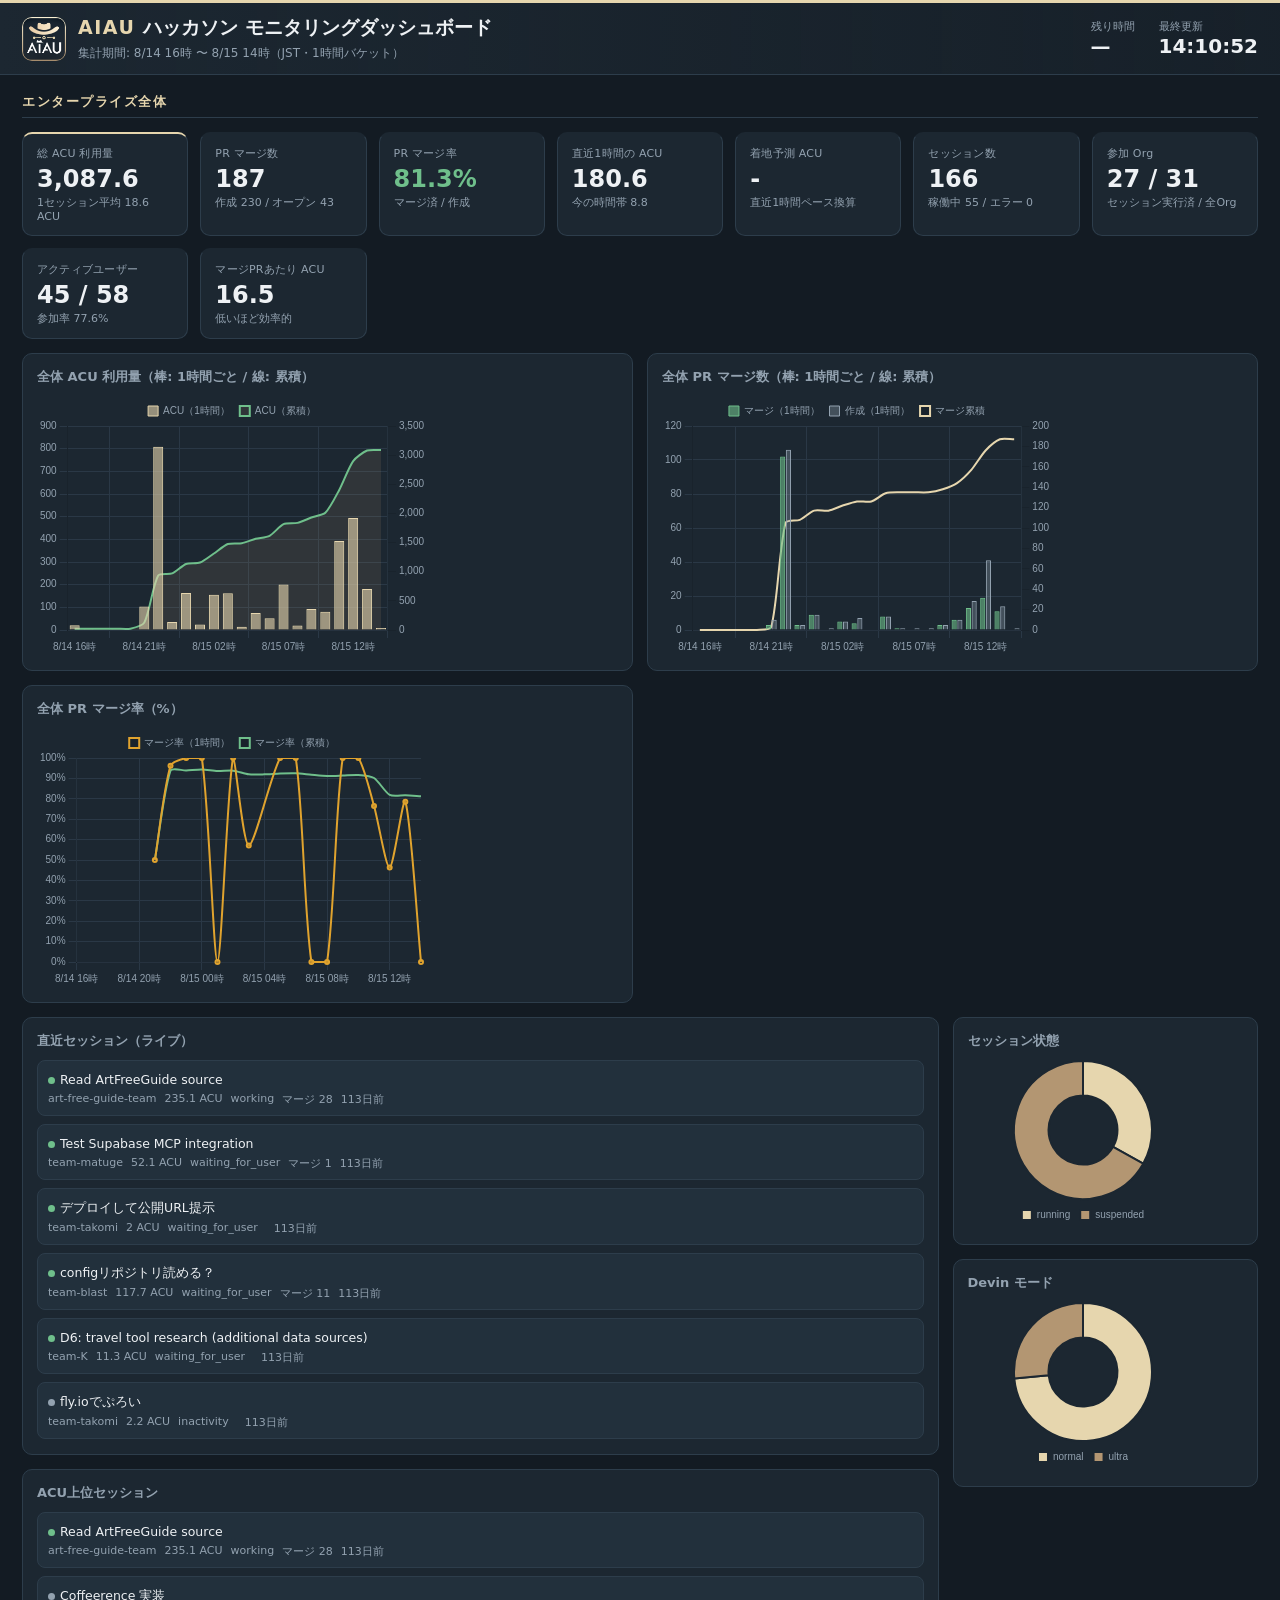
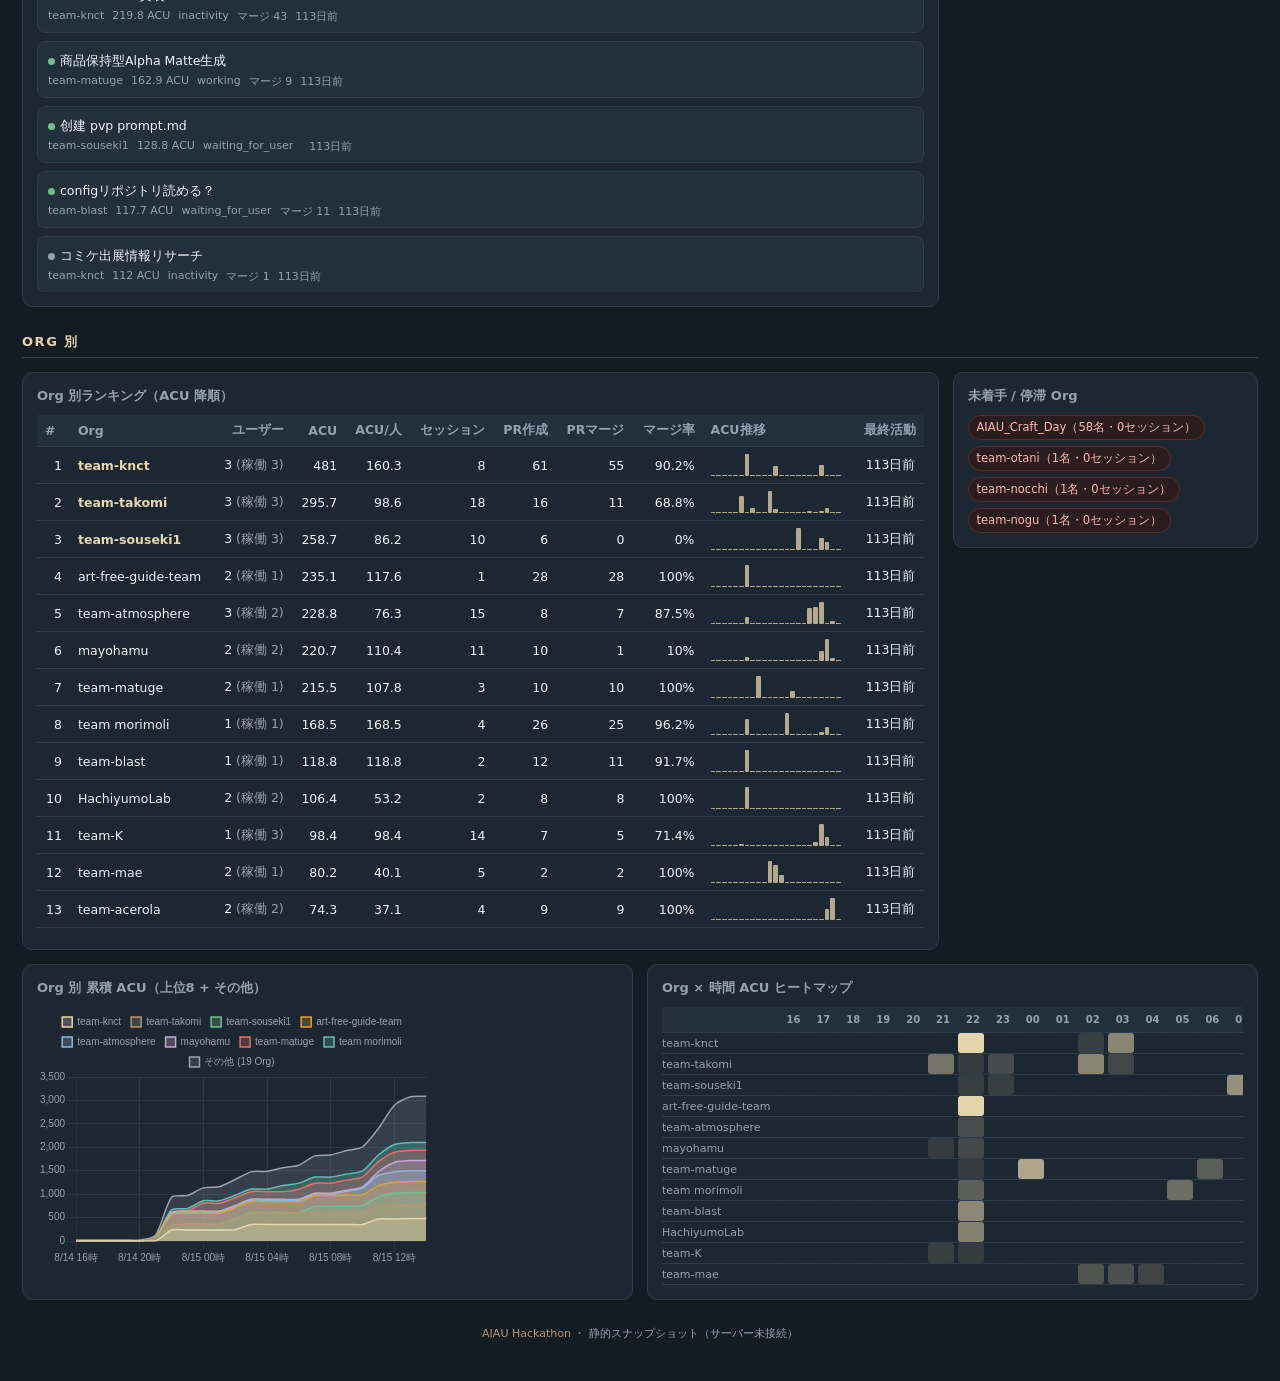
==== commit 7e923021: "ACU上位セッション一覧を追加" ====
--- a/dashboard.html
+++ b/dashboard.html
@@ -127,6 +127,7 @@
 .chip.gold { background: #2c2718; border-color: #6b5a33; color: var(--accent); }
 
 .feed { display: flex; flex-direction: column; gap: 8px; max-height: 380px; overflow: auto; }
+.feed-stack { display: flex; flex-direction: column; gap: 14px; }
 .feed-item { border: 1px solid var(--border); border-radius: 8px; padding: 8px 10px; background: var(--panel-2); }
 .feed-item a { color: var(--text); text-decoration: none; font-size: 12.5px; }
 .feed-item a:hover { color: var(--accent); }
@@ -191,9 +192,15 @@
     </div>
 
     <div class="split">
-      <div class="card side-wide grow">
-        <h2>直近セッション（全体）</h2>
-        <div id="feed" class="feed"></div>
+      <div class="side-wide grow feed-stack">
+        <div class="card">
+          <h2>直近セッション（ライブ）</h2>
+          <div id="feed" class="feed"></div>
+        </div>
+        <div class="card">
+          <h2>ACU上位セッション</h2>
+          <div id="top-feed" class="feed"></div>
+        </div>
       </div>
       <div class="side">
         <div class="card">
@@ -274,7 +281,7 @@
 
 </script>
 <script>
-window.EMBEDDED_DATA = {"generated_at": 1786764651, "hours": [1786690800, 1786694400, 1786698000, 1786701600, 1786705200, 1786708800, 1786712400, 1786716000, 1786719600, 1786723200, 1786726800, 1786730400, 1786734000, 1786737600, 1786741200, 1786744800, 1786748400, 1786752000, 1786755600, 1786759200, 1786762800], "hackathon": {"start": null, "end": null, "remaining_seconds": null}, "collector": {"last_poll_at": 1786764649, "last_error": null, "poll_interval": 60}, "totals": {"acus": 2080.42, "sessions": 111, "active_sessions": 42, "error_sessions": 0, "prs_created": 162, "prs_merged": 125, "prs_open": 37, "merge_rate": 77.2, "orgs": 31, "active_orgs": 25, "users": 116, "active_users": 39, "activation_rate": 33.6, "acus_per_session": 18.74, "acus_per_merged_pr": 16.64}, "pace": {"acus_last_full_hour": 280.46, "acus_current_hour": 319.33, "projected_total_acus": null}, "hourly": [{"hour": 1786690800, "acus": 21.19, "acus_cum": 21.19, "prs_created": 0, "prs_merged": 0, "prs_created_cum": 0, "prs_merged_cum": 0, "merge_rate": null, "merge_rate_cum": null, "sessions": 1}, {"hour": 1786694400, "acus": 1.0, "acus_cum": 22.18, "prs_created": 0, "prs_merged": 0, "prs_created_cum": 0, "prs_merged_cum": 0, "merge_rate": null, "merge_rate_cum": null, "sessions": 1}, {"hour": 1786698000, "acus": 0.0, "acus_cum": 22.18, "prs_created": 0, "prs_merged": 0, "prs_created_cum": 0, "prs_merged_cum": 0, "merge_rate": null, "merge_rate_cum": null, "sessions": 0}, {"hour": 1786701600, "acus": 0.8, "acus_cum": 22.98, "prs_created": 0, "prs_merged": 0, "prs_created_cum": 0, "prs_merged_cum": 0, "merge_rate": null, "merge_rate_cum": null, "sessions": 1}, {"hour": 1786705200, "acus": 0.0, "acus_cum": 22.98, "prs_created": 0, "prs_merged": 0, "prs_created_cum": 0, "prs_merged_cum": 0, "merge_rate": null, "merge_rate_cum": null, "sessions": 0}, {"hour": 1786708800, "acus": 25.13, "acus_cum": 48.11, "prs_created": 4, "prs_merged": 3, "prs_created_cum": 4, "prs_merged_cum": 3, "merge_rate": 75.0, "merge_rate_cum": 75.0, "sessions": 9}, {"hour": 1786712400, "acus": 585.22, "acus_cum": 633.34, "prs_created": 83, "prs_merged": 68, "prs_created_cum": 87, "prs_merged_cum": 71, "merge_rate": 81.9, "merge_rate_cum": 81.6, "sessions": 16}, {"hour": 1786716000, "acus": 35.23, "acus_cum": 668.57, "prs_created": 3, "prs_merged": 3, "prs_created_cum": 90, "prs_merged_cum": 74, "merge_rate": 100.0, "merge_rate_cum": 82.2, "sessions": 6}, {"hour": 1786719600, "acus": 109.42, "acus_cum": 777.99, "prs_created": 4, "prs_merged": 4, "prs_created_cum": 94, "prs_merged_cum": 78, "merge_rate": 100.0, "merge_rate_cum": 83.0, "sessions": 1}, {"hour": 1786723200, "acus": 24.2, "acus_cum": 802.19, "prs_created": 1, "prs_merged": 0, "prs_created_cum": 95, "prs_merged_cum": 78, "merge_rate": 0.0, "merge_rate_cum": 82.1, "sessions": 5}, {"hour": 1786726800, "acus": 124.89, "acus_cum": 927.08, "prs_created": 5, "prs_merged": 4, "prs_created_cum": 100, "prs_merged_cum": 82, "merge_rate": 80.0, "merge_rate_cum": 82.0, "sessions": 7}, {"hour": 1786730400, "acus": 162.51, "acus_cum": 1089.59, "prs_created": 7, "prs_merged": 4, "prs_created_cum": 107, "prs_merged_cum": 86, "merge_rate": 57.1, "merge_rate_cum": 80.4, "sessions": 5}, {"hour": 1786734000, "acus": 13.81, "acus_cum": 1103.4, "prs_created": 0, "prs_merged": 0, "prs_created_cum": 107, "prs_merged_cum": 86, "merge_rate": null, "merge_rate_cum": 80.4, "sessions": 1}, {"hour": 1786737600, "acus": 75.19, "acus_cum": 1178.58, "prs_created": 8, "prs_merged": 8, "prs_created_cum": 115, "prs_merged_cum": 94, "merge_rate": 100.0, "merge_rate_cum": 81.7, "sessions": 1}, {"hour": 1786741200, "acus": 51.36, "acus_cum": 1229.94, "prs_created": 1, "prs_merged": 1, "prs_created_cum": 116, "prs_merged_cum": 95, "merge_rate": 100.0, "merge_rate_cum": 81.9, "sessions": 1}, {"hour": 1786744800, "acus": 128.43, "acus_cum": 1358.37, "prs_created": 1, "prs_merged": 0, "prs_created_cum": 117, "prs_merged_cum": 95, "merge_rate": 0.0, "merge_rate_cum": 81.2, "sessions": 2}, {"hour": 1786748400, "acus": 20.36, "acus_cum": 1378.73, "prs_created": 1, "prs_merged": 0, "prs_created_cum": 118, "prs_merged_cum": 95, "merge_rate": 0.0, "merge_rate_cum": 80.5, "sessions": 2}, {"hour": 1786752000, "acus": 66.8, "acus_cum": 1445.53, "prs_created": 2, "prs_merged": 1, "prs_created_cum": 120, "prs_merged_cum": 96, "merge_rate": 50.0, "merge_rate_cum": 80.0, "sessions": 9}, {"hour": 1786755600, "acus": 35.1, "acus_cum": 1480.63, "prs_created": 2, "prs_merged": 1, "prs_created_cum": 122, "prs_merged_cum": 97, "merge_rate": 50.0, "merge_rate_cum": 79.5, "sessions": 9}, {"hour": 1786759200, "acus": 280.46, "acus_cum": 1761.09, "prs_created": 15, "prs_merged": 9, "prs_created_cum": 137, "prs_merged_cum": 106, "merge_rate": 60.0, "merge_rate_cum": 77.4, "sessions": 15}, {"hour": 1786762800, "acus": 319.33, "acus_cum": 2080.42, "prs_created": 25, "prs_merged": 19, "prs_created_cum": 162, "prs_merged_cum": 125, "merge_rate": 76.0, "merge_rate_cum": 77.2, "sessions": 19}], "orgs": [{"org_id": "org-747cb43fb0fc4a84a8ddd65ef89a57aa", "name": "team-knct", "user_count": 3, "acus": 432.16, "sessions": 6, "active_users": 3, "prs_created": 52, "prs_merged": 46, "last_activity": 1786764578, "hourly_acus": [0.0, 0.0, 0.0, 0.0, 0.0, 0.0, 206.8, 0.0, 0.0, 0.0, 5.66, 111.95, 0.0, 0.0, 0.0, 0.0, 0.0, 0.0, 0.0, 74.95, 32.79], "rank": 1, "merge_rate": 88.5, "acus_per_user": 144.05, "prs_merged_per_user": 15.33}, {"org_id": "org-f8cb4f3144334ad6ac54dd9a82658cb4", "name": "team-takomi", "user_count": 3, "acus": 209.63, "sessions": 15, "active_users": 3, "prs_created": 13, "prs_merged": 10, "last_activity": 1786764532, "hourly_acus": [0.0, 0.0, 0.0, 0.0, 0.0, 7.61, 1.27, 24.74, 0.0, 0.0, 82.85, 18.46, 0.0, 0.0, 0.0, 0.0, 0.0, 9.67, 3.9, 17.42, 43.7], "rank": 2, "merge_rate": 76.9, "acus_per_user": 69.88, "prs_merged_per_user": 3.33}, {"org_id": "org-10b11d2cd5e547b4b3e1bbcc900bf57b", "name": "team-matuge", "user_count": 2, "acus": 184.72, "sessions": 3, "active_users": 1, "prs_created": 7, "prs_merged": 6, "last_activity": 1786764279, "hourly_acus": [0.0, 0.0, 0.0, 0.0, 0.0, 0.0, 0.6, 0.0, 109.42, 0.0, 0.0, 0.0, 0.0, 0.0, 51.36, 0.0, 0.0, 0.0, 0.0, 6.06, 17.28], "rank": 3, "merge_rate": 85.7, "acus_per_user": 92.36, "prs_merged_per_user": 3.0}, {"org_id": "org-a8b2fb11e63f471caa4dfdc92a9591b2", "name": "art-free-guide-team", "user_count": 2, "acus": 184.41, "sessions": 1, "active_users": 1, "prs_created": 23, "prs_merged": 23, "last_activity": 1786764381, "hourly_acus": [0.0, 0.0, 0.0, 0.0, 0.0, 0.0, 147.05, 0.0, 0.0, 0.0, 0.0, 0.0, 0.0, 0.0, 0.0, 0.0, 0.0, 0.0, 0.0, 23.3, 14.07], "rank": 4, "merge_rate": 100.0, "acus_per_user": 92.2, "prs_merged_per_user": 11.5}, {"org_id": "org-af04f63b9e0f46f5ac153338a51c2ae4", "name": "team-atmosphere", "user_count": 3, "acus": 182.45, "sessions": 11, "active_users": 2, "prs_created": 6, "prs_merged": 4, "last_activity": 1786764523, "hourly_acus": [0.0, 0.0, 0.0, 0.0, 0.0, 0.0, 26.05, 0.0, 0.0, 0.0, 0.0, 0.0, 0.0, 0.0, 0.0, 0.0, 0.0, 41.12, 15.97, 65.26, 34.06], "rank": 5, "merge_rate": 66.7, "acus_per_user": 60.82, "prs_merged_per_user": 1.33}, {"org_id": "org-5e5d0e8a97e546a2970a957d267ac283", "name": "team-souseki1", "user_count": 3, "acus": 143.69, "sessions": 9, "active_users": 3, "prs_created": 3, "prs_merged": 0, "last_activity": 1786764628, "hourly_acus": [0.0, 0.0, 0.0, 0.0, 0.0, 0.0, 3.4, 6.1, 0.0, 0.0, 0.0, 0.0, 0.0, 0.0, 0.0, 85.26, 0.0, 0.0, 4.07, 3.62, 41.25], "rank": 6, "merge_rate": 0.0, "acus_per_user": 47.9, "prs_merged_per_user": 0.0}, {"org_id": "org-b6e9518e8f134091accd1630a47ef36b", "name": "team morimoli", "user_count": 1, "acus": 140.52, "sessions": 3, "active_users": 1, "prs_created": 23, "prs_merged": 22, "last_activity": 1786764252, "hourly_acus": [0.0, 0.0, 0.0, 0.0, 0.0, 0.0, 54.18, 0.0, 0.0, 0.0, 0.0, 0.0, 0.0, 75.19, 0.0, 0.0, 0.0, 0.0, 0.0, 2.96, 8.19], "rank": 7, "merge_rate": 95.7, "acus_per_user": 140.52, "prs_merged_per_user": 22.0}, {"org_id": "org-082bcdaeb76840998c5d3484a10646ab", "name": "team-blast", "user_count": 1, "acus": 87.24, "sessions": 2, "active_users": 1, "prs_created": 12, "prs_merged": 2, "last_activity": 1786758905, "hourly_acus": [0.0, 0.0, 0.0, 0.0, 0.0, 0.0, 86.16, 0.0, 0.0, 0.0, 0.0, 0.0, 0.0, 0.0, 0.0, 0.0, 0.0, 1.08, 0.0, 0.0, 0.0], "rank": 8, "merge_rate": 16.7, "acus_per_user": 87.24, "prs_merged_per_user": 2.0}, {"org_id": "org-0a628f99c4074829856f32d232397f4e", "name": "team-K", "user_count": 1, "acus": 81.87, "sessions": 13, "active_users": 3, "prs_created": 6, "prs_merged": 3, "last_activity": 1786764419, "hourly_acus": [0.0, 0.0, 0.0, 0.0, 0.0, 6.15, 0.8, 0.0, 0.0, 0.0, 0.0, 0.0, 0.0, 0.0, 0.0, 0.0, 0.0, 0.0, 11.16, 9.0, 54.76], "rank": 9, "merge_rate": 50.0, "acus_per_user": 81.87, "prs_merged_per_user": 3.0}, {"org_id": "org-e0c7f257fa724c23b16dfd8435ddd0e9", "name": "team-mae", "user_count": 2, "acus": 80.18, "sessions": 5, "active_users": 1, "prs_created": 2, "prs_merged": 2, "last_activity": 1786749563, "hourly_acus": [0.0, 0.0, 0.0, 0.0, 0.0, 0.0, 0.0, 0.0, 0.0, 0.0, 36.38, 29.99, 13.81, 0.0, 0.0, 0.0, 0.0, 0.0, 0.0, 0.0, 0.0], "rank": 10, "merge_rate": 100.0, "acus_per_user": 40.09, "prs_merged_per_user": 1.0}, {"org_id": "org-e2fbe8c83e9546368e3abcb097137f92", "name": "HachiyumoLab", "user_count": 2, "acus": 76.56, "sessions": 1, "active_users": 1, "prs_created": 4, "prs_merged": 3, "last_activity": 1786764644, "hourly_acus": [0.0, 0.0, 0.0, 0.0, 0.0, 0.0, 38.48, 0.0, 0.0, 0.0, 0.0, 0.0, 0.0, 0.0, 0.0, 0.0, 0.0, 0.0, 0.0, 18.3, 19.78], "rank": 11, "merge_rate": 75.0, "acus_per_user": 38.28, "prs_merged_per_user": 1.5}, {"org_id": "org-1f38e80d0c434e16a26f6cd454512f26", "name": "mayohamu", "user_count": 2, "acus": 68.34, "sessions": 5, "active_users": 2, "prs_created": 2, "prs_merged": 0, "last_activity": 1786764632, "hourly_acus": [0.0, 0.0, 0.0, 0.0, 0.0, 0.54, 15.75, 0.0, 0.0, 0.0, 0.0, 0.0, 0.0, 0.0, 0.0, 0.0, 0.0, 0.0, 0.0, 28.66, 23.39], "rank": 12, "merge_rate": 0.0, "acus_per_user": 34.17, "prs_merged_per_user": 0.0}, {"org_id": "org-0d8e1b9e4ca74ea18317532b86a13276", "name": "team-kei", "user_count": 1, "acus": 68.25, "sessions": 1, "active_users": 1, "prs_created": 1, "prs_merged": 0, "last_activity": 1786763167, "hourly_acus": [0.0, 0.0, 0.0, 0.0, 0.0, 0.0, 0.0, 0.0, 0.0, 0.0, 0.0, 0.0, 0.0, 0.0, 0.0, 43.17, 0.0, 0.0, 0.0, 24.99, 0.09], "rank": 13, "merge_rate": 0.0, "acus_per_user": 68.25, "prs_merged_per_user": 0.0}, {"org_id": "org-71d3913080c04c4d91ec8369dfaff1a1", "name": "akira_org", "user_count": 1, "acus": 46.31, "sessions": 8, "active_users": 1, "prs_created": 0, "prs_merged": 0, "last_activity": 1786764579, "hourly_acus": [21.19, 1.0, 0.0, 0.8, 0.0, 7.61, 0.0, 0.0, 0.0, 0.0, 0.0, 0.0, 0.0, 0.0, 0.0, 0.0, 0.0, 7.96, 0.0, 5.72, 2.05], "rank": 14, "merge_rate": null, "acus_per_user": 46.31, "prs_merged_per_user": 0.0}, {"org_id": "org-46d7fe5c466d438aadc6625c7912768c", "name": "team-OISINT", "user_count": 3, "acus": 32.94, "sessions": 7, "active_users": 2, "prs_created": 2, "prs_merged": 1, "last_activity": 1786758211, "hourly_acus": [0.0, 0.0, 0.0, 0.0, 0.0, 0.0, 2.65, 1.4, 0.0, 0.0, 0.0, 2.1, 0.0, 0.0, 0.0, 0.0, 19.83, 6.96, 0.0, 0.0, 0.0], "rank": 15, "merge_rate": 50.0, "acus_per_user": 10.98, "prs_merged_per_user": 0.33}, {"org_id": "org-c256a598b6734b58914206ce96526004", "name": "team Kuu", "user_count": 1, "acus": 16.52, "sessions": 4, "active_users": 1, "prs_created": 1, "prs_merged": 0, "last_activity": 1786735040, "hourly_acus": [0.0, 0.0, 0.0, 0.0, 0.0, 0.0, 0.0, 0.0, 0.0, 16.52, 0.0, 0.0, 0.0, 0.0, 0.0, 0.0, 0.0, 0.0, 0.0, 0.0, 0.0], "rank": 16, "merge_rate": 0.0, "acus_per_user": 16.52, "prs_merged_per_user": 0.0}, {"org_id": "org-8ef59d3920024555ac58e22b44043e8a", "name": "team-cosme", "user_count": 2, "acus": 13.67, "sessions": 4, "active_users": 2, "prs_created": 0, "prs_merged": 0, "last_activity": 1786763860, "hourly_acus": [0.0, 0.0, 0.0, 0.0, 0.0, 0.0, 0.51, 0.0, 0.0, 7.67, 0.0, 0.0, 0.0, 0.0, 0.0, 0.0, 0.0, 0.0, 0.0, 0.24, 5.25], "rank": 17, "merge_rate": null, "acus_per_user": 6.83, "prs_merged_per_user": 0.0}, {"org_id": "org-43faecb58c8b49f2917aa9b4f5d83ff6", "name": "team-Physical", "user_count": 3, "acus": 8.41, "sessions": 2, "active_users": 2, "prs_created": 1, "prs_merged": 1, "last_activity": 1786764608, "hourly_acus": [0.0, 0.0, 0.0, 0.0, 0.0, 0.51, 0.0, 0.0, 0.0, 0.0, 0.0, 0.0, 0.0, 0.0, 0.0, 0.0, 0.0, 0.0, 0.0, 0.0, 7.9], "rank": 18, "merge_rate": 100.0, "acus_per_user": 2.8, "prs_merged_per_user": 0.33}, {"org_id": "org-bd2bc783136846d5987f3e2d0411a2b2", "name": "team-team", "user_count": 3, "acus": 5.51, "sessions": 1, "active_users": 1, "prs_created": 1, "prs_merged": 0, "last_activity": 1786764611, "hourly_acus": [0.0, 0.0, 0.0, 0.0, 0.0, 0.0, 0.0, 0.0, 0.0, 0.0, 0.0, 0.0, 0.0, 0.0, 0.0, 0.0, 0.0, 0.0, 0.0, 0.0, 5.51], "rank": 19, "merge_rate": 0.0, "acus_per_user": 1.84, "prs_merged_per_user": 0.0}, {"org_id": "org-09701865069f4f8e9dd1aa85b74c4bc4", "name": "Melon25", "user_count": 2, "acus": 5.41, "sessions": 1, "active_users": 1, "prs_created": 0, "prs_merged": 0, "last_activity": 1786764328, "hourly_acus": [0.0, 0.0, 0.0, 0.0, 0.0, 0.0, 0.0, 0.0, 0.0, 0.0, 0.0, 0.0, 0.0, 0.0, 0.0, 0.0, 0.0, 0.0, 0.0, 0.0, 5.41], "rank": 20, "merge_rate": null, "acus_per_user": 2.71, "prs_merged_per_user": 0.0}, {"org_id": "org-0ca2ff3ef75b4c83980cc337b6a46700", "name": "team-Sounds", "user_count": 1, "acus": 4.23, "sessions": 4, "active_users": 1, "prs_created": 0, "prs_merged": 0, "last_activity": 1786715640, "hourly_acus": [0.0, 0.0, 0.0, 0.0, 0.0, 2.71, 1.52, 0.0, 0.0, 0.0, 0.0, 0.0, 0.0, 0.0, 0.0, 0.0, 0.0, 0.0, 0.0, 0.0, 0.0], "rank": 21, "merge_rate": null, "acus_per_user": 4.23, "prs_merged_per_user": 0.0}, {"org_id": "org-693ebe22ed5644af96a6ced2f76c23cd", "name": "team-Sora", "user_count": 3, "acus": 3.53, "sessions": 2, "active_users": 2, "prs_created": 2, "prs_merged": 2, "last_activity": 1786753335, "hourly_acus": [0.0, 0.0, 0.0, 0.0, 0.0, 0.0, 0.0, 2.99, 0.0, 0.0, 0.0, 0.0, 0.0, 0.0, 0.0, 0.0, 0.53, 0.0, 0.0, 0.0, 0.0], "rank": 22, "merge_rate": 100.0, "acus_per_user": 1.18, "prs_merged_per_user": 0.67}, {"org_id": "org-5fd874b1e88f4559b6d88dddc420f6a2", "name": "azu_delivery", "user_count": 1, "acus": 1.82, "sessions": 1, "active_users": 1, "prs_created": 1, "prs_merged": 0, "last_activity": 1786763666, "hourly_acus": [0.0, 0.0, 0.0, 0.0, 0.0, 0.0, 0.0, 0.0, 0.0, 0.0, 0.0, 0.0, 0.0, 0.0, 0.0, 0.0, 0.0, 0.0, 0.0, 0.0, 1.82], "rank": 23, "merge_rate": 0.0, "acus_per_user": 1.82, "prs_merged_per_user": 0.0}, {"org_id": "org-7d22008d74934987b6ecebd4c5d75861", "name": "team-Salaryneko", "user_count": 4, "acus": 1.21, "sessions": 1, "active_users": 1, "prs_created": 0, "prs_merged": 0, "last_activity": 1786764539, "hourly_acus": [0.0, 0.0, 0.0, 0.0, 0.0, 0.0, 0.0, 0.0, 0.0, 0.0, 0.0, 0.0, 0.0, 0.0, 0.0, 0.0, 0.0, 0.0, 0.0, 0.0, 1.21], "rank": 24, "merge_rate": null, "acus_per_user": 0.3, "prs_merged_per_user": 0.0}, {"org_id": "org-39c8d4f5eab84155a03f53eb4ac55228", "name": "team-dekoboko", "user_count": 2, "acus": 0.84, "sessions": 1, "active_users": 1, "prs_created": 0, "prs_merged": 0, "last_activity": 1786763221, "hourly_acus": [0.0, 0.0, 0.0, 0.0, 0.0, 0.0, 0.0, 0.0, 0.0, 0.0, 0.0, 0.0, 0.0, 0.0, 0.0, 0.0, 0.0, 0.0, 0.0, 0.0, 0.84], "rank": 25, "merge_rate": null, "acus_per_user": 0.42, "prs_merged_per_user": 0.0}, {"org_id": "org-3b8fc61d602c401a99e1193dc38cc3d5", "name": "AIAU_Craft_Day", "user_count": 58, "acus": 0.0, "sessions": 0, "active_users": 0, "prs_created": 0, "prs_merged": 0, "last_activity": null, "hourly_acus": [0.0, 0.0, 0.0, 0.0, 0.0, 0.0, 0.0, 0.0, 0.0, 0.0, 0.0, 0.0, 0.0, 0.0, 0.0, 0.0, 0.0, 0.0, 0.0, 0.0, 0.0], "rank": 26, "merge_rate": null, "acus_per_user": 0.0, "prs_merged_per_user": 0.0}, {"org_id": "org-7a7edc4dcef44ecb987ef5cb6dea627d", "name": "team-acerola", "user_count": 2, "acus": 0.0, "sessions": 0, "active_users": 0, "prs_created": 0, "prs_merged": 0, "last_activity": null, "hourly_acus": [0.0, 0.0, 0.0, 0.0, 0.0, 0.0, 0.0, 0.0, 0.0, 0.0, 0.0, 0.0, 0.0, 0.0, 0.0, 0.0, 0.0, 0.0, 0.0, 0.0, 0.0], "rank": 27, "merge_rate": null, "acus_per_user": 0.0, "prs_merged_per_user": 0.0}, {"org_id": "org-cf8b76c5875d4913aa121988354efdc6", "name": "team-otani", "user_count": 1, "acus": 0.0, "sessions": 0, "active_users": 0, "prs_created": 0, "prs_merged": 0, "last_activity": null, "hourly_acus": [0.0, 0.0, 0.0, 0.0, 0.0, 0.0, 0.0, 0.0, 0.0, 0.0, 0.0, 0.0, 0.0, 0.0, 0.0, 0.0, 0.0, 0.0, 0.0, 0.0, 0.0], "rank": 28, "merge_rate": null, "acus_per_user": 0.0, "prs_merged_per_user": 0.0}, {"org_id": "org-e5887ab3f83a4ceca13b57ad936e0cda", "name": "team-nocchi", "user_count": 1, "acus": 0.0, "sessions": 0, "active_users": 0, "prs_created": 0, "prs_merged": 0, "last_activity": null, "hourly_acus": [0.0, 0.0, 0.0, 0.0, 0.0, 0.0, 0.0, 0.0, 0.0, 0.0, 0.0, 0.0, 0.0, 0.0, 0.0, 0.0, 0.0, 0.0, 0.0, 0.0, 0.0], "rank": 29, "merge_rate": null, "acus_per_user": 0.0, "prs_merged_per_user": 0.0}, {"org_id": "org-58e61c57e901480c836d5096d09ee05b", "name": "team-nogu", "user_count": 1, "acus": 0.0, "sessions": 0, "active_users": 0, "prs_created": 0, "prs_merged": 0, "last_activity": null, "hourly_acus": [0.0, 0.0, 0.0, 0.0, 0.0, 0.0, 0.0, 0.0, 0.0, 0.0, 0.0, 0.0, 0.0, 0.0, 0.0, 0.0, 0.0, 0.0, 0.0, 0.0, 0.0], "rank": 30, "merge_rate": null, "acus_per_user": 0.0, "prs_merged_per_user": 0.0}, {"org_id": "org-78e896bafd704cb49835d13bbb2962a2", "name": "team-ss", "user_count": 1, "acus": 0.0, "sessions": 0, "active_users": 0, "prs_created": 0, "prs_merged": 0, "last_activity": null, "hourly_acus": [0.0, 0.0, 0.0, 0.0, 0.0, 0.0, 0.0, 0.0, 0.0, 0.0, 0.0, 0.0, 0.0, 0.0, 0.0, 0.0, 0.0, 0.0, 0.0, 0.0, 0.0], "rank": 31, "merge_rate": null, "acus_per_user": 0.0, "prs_merged_per_user": 0.0}], "idle_orgs": [{"org_id": "org-3b8fc61d602c401a99e1193dc38cc3d5", "name": "AIAU_Craft_Day", "user_count": 58}, {"org_id": "org-7a7edc4dcef44ecb987ef5cb6dea627d", "name": "team-acerola", "user_count": 2}, {"org_id": "org-cf8b76c5875d4913aa121988354efdc6", "name": "team-otani", "user_count": 1}, {"org_id": "org-e5887ab3f83a4ceca13b57ad936e0cda", "name": "team-nocchi", "user_count": 1}, {"org_id": "org-58e61c57e901480c836d5096d09ee05b", "name": "team-nogu", "user_count": 1}, {"org_id": "org-78e896bafd704cb49835d13bbb2962a2", "name": "team-ss", "user_count": 1}], "statuses": {"suspended": 69, "running": 42}, "modes": {"normal": 82, "ultra": 29}, "heatmap": {"orgs": [{"name": "team-knct", "values": [0.0, 0.0, 0.0, 0.0, 0.0, 0.0, 206.8, 0.0, 0.0, 0.0, 5.66, 111.95, 0.0, 0.0, 0.0, 0.0, 0.0, 0.0, 0.0, 74.95, 32.79]}, {"name": "team-takomi", "values": [0.0, 0.0, 0.0, 0.0, 0.0, 7.61, 1.27, 24.74, 0.0, 0.0, 82.85, 18.46, 0.0, 0.0, 0.0, 0.0, 0.0, 9.67, 3.9, 17.42, 43.7]}, {"name": "team-matuge", "values": [0.0, 0.0, 0.0, 0.0, 0.0, 0.0, 0.6, 0.0, 109.42, 0.0, 0.0, 0.0, 0.0, 0.0, 51.36, 0.0, 0.0, 0.0, 0.0, 6.06, 17.28]}, {"name": "art-free-guide-team", "values": [0.0, 0.0, 0.0, 0.0, 0.0, 0.0, 147.05, 0.0, 0.0, 0.0, 0.0, 0.0, 0.0, 0.0, 0.0, 0.0, 0.0, 0.0, 0.0, 23.3, 14.07]}, {"name": "team-atmosphere", "values": [0.0, 0.0, 0.0, 0.0, 0.0, 0.0, 26.05, 0.0, 0.0, 0.0, 0.0, 0.0, 0.0, 0.0, 0.0, 0.0, 0.0, 41.12, 15.97, 65.26, 34.06]}, {"name": "team-souseki1", "values": [0.0, 0.0, 0.0, 0.0, 0.0, 0.0, 3.4, 6.1, 0.0, 0.0, 0.0, 0.0, 0.0, 0.0, 0.0, 85.26, 0.0, 0.0, 4.07, 3.62, 41.25]}, {"name": "team morimoli", "values": [0.0, 0.0, 0.0, 0.0, 0.0, 0.0, 54.18, 0.0, 0.0, 0.0, 0.0, 0.0, 0.0, 75.19, 0.0, 0.0, 0.0, 0.0, 0.0, 2.96, 8.19]}, {"name": "team-blast", "values": [0.0, 0.0, 0.0, 0.0, 0.0, 0.0, 86.16, 0.0, 0.0, 0.0, 0.0, 0.0, 0.0, 0.0, 0.0, 0.0, 0.0, 1.08, 0.0, 0.0, 0.0]}, {"name": "team-K", "values": [0.0, 0.0, 0.0, 0.0, 0.0, 6.15, 0.8, 0.0, 0.0, 0.0, 0.0, 0.0, 0.0, 0.0, 0.0, 0.0, 0.0, 0.0, 11.16, 9.0, 54.76]}, {"name": "team-mae", "values": [0.0, 0.0, 0.0, 0.0, 0.0, 0.0, 0.0, 0.0, 0.0, 0.0, 36.38, 29.99, 13.81, 0.0, 0.0, 0.0, 0.0, 0.0, 0.0, 0.0, 0.0]}, {"name": "HachiyumoLab", "values": [0.0, 0.0, 0.0, 0.0, 0.0, 0.0, 38.48, 0.0, 0.0, 0.0, 0.0, 0.0, 0.0, 0.0, 0.0, 0.0, 0.0, 0.0, 0.0, 18.3, 19.78]}, {"name": "mayohamu", "values": [0.0, 0.0, 0.0, 0.0, 0.0, 0.54, 15.75, 0.0, 0.0, 0.0, 0.0, 0.0, 0.0, 0.0, 0.0, 0.0, 0.0, 0.0, 0.0, 28.66, 23.39]}]}, "recent_sessions": [{"session_id": "82fef7ca13ee4890af3cf303d64dee6a", "org_name": "HachiyumoLab", "title": "GemNotes GitHubプロジェクト確認", "url": "https://aiau.devinenterprise.com/sessions/82fef7ca13ee4890af3cf303d64dee6a", "status": "running", "status_detail": "working", "devin_mode": "normal", "acus": 76.56, "updated_at": 1786764644, "prs_merged": 3}, {"session_id": "bf57ae8f00fa436089467dc4f807c634", "org_name": "mayohamu", "title": "Xで必勝ツール作成", "url": "https://aiau.devinenterprise.com/sessions/bf57ae8f00fa436089467dc4f807c634", "status": "running", "status_detail": "waiting_for_user", "devin_mode": "normal", "acus": 5.12, "updated_at": 1786764632, "prs_merged": 0}, {"session_id": "da66f4c0a9664e22b2abd383b5e249d3", "org_name": "team-souseki1", "title": "分析navitime geocoding API接口数据", "url": "https://aiau.devinenterprise.com/sessions/da66f4c0a9664e22b2abd383b5e249d3", "status": "running", "status_detail": "waiting_for_user", "devin_mode": "ultra", "acus": 24.57, "updated_at": 1786764628, "prs_merged": 0}, {"session_id": "1142303065f34597a3be4886a07f7bc0", "org_name": "team-team", "title": "Create iOS Hello World app", "url": "https://aiau.devinenterprise.com/sessions/1142303065f34597a3be4886a07f7bc0", "status": "running", "status_detail": "waiting_for_user", "devin_mode": "normal", "acus": 5.51, "updated_at": 1786764611, "prs_merged": 0}, {"session_id": "a8502331334f454a8117d55f03b19878", "org_name": "team-Physical", "title": "DESIGN.md をサービス構想（グループの火・90秒孵化）に寄せて書き換える", "url": "https://aiau.devinenterprise.com/sessions/a8502331334f454a8117d55f03b19878", "status": "running", "status_detail": "working", "devin_mode": "normal", "acus": 7.9, "updated_at": 1786764608, "prs_merged": 1}, {"session_id": "37cb9e6fce28422d927d715d0edf1c2b", "org_name": "team-souseki1", "title": "创建 pvp prompt.md", "url": "https://aiau.devinenterprise.com/sessions/37cb9e6fce28422d927d715d0edf1c2b", "status": "running", "status_detail": "working", "devin_mode": "ultra", "acus": 90.96, "updated_at": 1786764589, "prs_merged": 0}, {"session_id": "9c02cab35e164e74a5c3bcdfb80914c6", "org_name": "akira_org", "title": "ハッカソン進行状況ダッシュボード作成", "url": "https://aiau.devinenterprise.com/sessions/9c02cab35e164e74a5c3bcdfb80914c6", "status": "running", "status_detail": "working", "devin_mode": "normal", "acus": 14.0, "updated_at": 1786764579, "prs_merged": 0}, {"session_id": "2fc7b71fac5f4ae0aff649776dc8f746", "org_name": "team-knct", "title": "personal_cinema_product_spec v0.3制作", "url": "https://aiau.devinenterprise.com/sessions/2fc7b71fac5f4ae0aff649776dc8f746", "status": "running", "status_detail": "waiting_for_user", "devin_mode": "normal", "acus": 66.17, "updated_at": 1786764578, "prs_merged": 1}, {"session_id": "61562df8ad634b839fc50b6f32a2b2f6", "org_name": "team-Salaryneko", "title": "介绍devin使用方式", "url": "https://aiau.devinenterprise.com/sessions/61562df8ad634b839fc50b6f32a2b2f6", "status": "running", "status_detail": "working", "devin_mode": "ultra", "acus": 1.21, "updated_at": 1786764539, "prs_merged": 0}, {"session_id": "e93f0a92dfe44f62b27fdcb69287389e", "org_name": "team-takomi", "title": "テスト", "url": "https://aiau.devinenterprise.com/sessions/e93f0a92dfe44f62b27fdcb69287389e", "status": "running", "status_detail": "waiting_for_user", "devin_mode": "normal", "acus": 24.55, "updated_at": 1786764532, "prs_merged": 1}, {"session_id": "ef7a181f3227455a89f2d15d6be69355", "org_name": "team-atmosphere", "title": "株式取引ユーザー実装案検討", "url": "https://aiau.devinenterprise.com/sessions/ef7a181f3227455a89f2d15d6be69355", "status": "suspended", "status_detail": "inactivity", "devin_mode": "ultra", "acus": 34.34, "updated_at": 1786764523, "prs_merged": 0}, {"session_id": "a72898f43ec844d183f85d002d08eeb9", "org_name": "team-souseki1", "title": "用中文进行后续讨论", "url": "https://aiau.devinenterprise.com/sessions/a72898f43ec844d183f85d002d08eeb9", "status": "running", "status_detail": "waiting_for_user", "devin_mode": "ultra", "acus": 10.96, "updated_at": 1786764501, "prs_merged": 0}, {"session_id": "01d24b4c8fca4b2aad525d552507f923", "org_name": "team-K", "title": "R1: competitor research (planning / settlement / itinerary sharing)", "url": "https://aiau.devinenterprise.com/sessions/01d24b4c8fca4b2aad525d552507f923", "status": "running", "status_detail": "waiting_for_user", "devin_mode": "normal", "acus": 5.07, "updated_at": 1786764419, "prs_merged": 0}, {"session_id": "f919bc559c544f699e23fefe89d6841a", "org_name": "team-takomi", "title": "カード数字0-5へ修正", "url": "https://aiau.devinenterprise.com/sessions/f919bc559c544f699e23fefe89d6841a", "status": "running", "status_detail": "waiting_for_user", "devin_mode": "normal", "acus": 7.67, "updated_at": 1786764411, "prs_merged": 1}, {"session_id": "d2bab255bd734431bfd7609c2e9367ea", "org_name": "team-K", "title": "D6: travel tool research (additional data sources)", "url": "https://aiau.devinenterprise.com/sessions/d2bab255bd734431bfd7609c2e9367ea", "status": "suspended", "status_detail": "usage_limit_exceeded", "devin_mode": "normal", "acus": 8.19, "updated_at": 1786764392, "prs_merged": 0}, {"session_id": "c6283a17710241d38650055fc4fafc58", "org_name": "art-free-guide-team", "title": "Read ArtFreeGuide source", "url": "https://aiau.devinenterprise.com/sessions/c6283a17710241d38650055fc4fafc58", "status": "running", "status_detail": "working", "devin_mode": "normal", "acus": 184.41, "updated_at": 1786764381, "prs_merged": 23}, {"session_id": "806c08ea865348d8bd244d943641de21", "org_name": "mayohamu", "title": "北区・大宮区 福祉情報の検証", "url": "https://aiau.devinenterprise.com/sessions/806c08ea865348d8bd244d943641de21", "status": "running", "status_detail": "working", "devin_mode": "normal", "acus": 4.86, "updated_at": 1786764356, "prs_merged": 0}, {"session_id": "e562c1dddd794fef8bb2266761768f7a", "org_name": "Melon25", "title": "エンドレスモード実績追加整理", "url": "https://aiau.devinenterprise.com/sessions/e562c1dddd794fef8bb2266761768f7a", "status": "running", "status_detail": "working", "devin_mode": "normal", "acus": 5.41, "updated_at": 1786764328, "prs_merged": 0}, {"session_id": "ae02f9baab9c496a983dd7f7109e1691", "org_name": "mayohamu", "title": "Prepare hackathon-kit.zip", "url": "https://aiau.devinenterprise.com/sessions/ae02f9baab9c496a983dd7f7109e1691", "status": "running", "status_detail": "working", "devin_mode": "normal", "acus": 36.85, "updated_at": 1786764306, "prs_merged": 0}, {"session_id": "85b2a867ced6415ca20c58ff5652b9f2", "org_name": "team-takomi", "title": "Supabase Auth による認証画面とアカウント管理・DB構築（Phase 2）", "url": "https://aiau.devinenterprise.com/sessions/85b2a867ced6415ca20c58ff5652b9f2", "status": "running", "status_detail": "waiting_for_user", "devin_mode": "normal", "acus": 63.86, "updated_at": 1786764303, "prs_merged": 0}, {"session_id": "68cecc434e284d5fbf1129ac8f3c7ec3", "org_name": "team-matuge", "title": "商品保持型Alpha Matte生成", "url": "https://aiau.devinenterprise.com/sessions/68cecc434e284d5fbf1129ac8f3c7ec3", "status": "running", "status_detail": "working", "devin_mode": "ultra", "acus": 132.76, "updated_at": 1786764279, "prs_merged": 5}, {"session_id": "e3dfb0e5129a4737a69a5de6d1a99428", "org_name": "team morimoli", "title": "E2Eテスト手順 ドキュメント整理", "url": "https://aiau.devinenterprise.com/sessions/e3dfb0e5129a4737a69a5de6d1a99428", "status": "running", "status_detail": "waiting_for_user", "devin_mode": "ultra", "acus": 11.15, "updated_at": 1786764252, "prs_merged": 2}, {"session_id": "d38ae909679342648bf453ed23aff2e1", "org_name": "team-K", "title": "D5: web migration study (Electron -> Web)", "url": "https://aiau.devinenterprise.com/sessions/d38ae909679342648bf453ed23aff2e1", "status": "running", "status_detail": "waiting_for_user", "devin_mode": "normal", "acus": 2.27, "updated_at": 1786764225, "prs_merged": 0}, {"session_id": "0eca663c17434bdc8cc8beb92ca19c91", "org_name": "team-atmosphere", "title": "ローカルアプリ実装", "url": "https://aiau.devinenterprise.com/sessions/0eca663c17434bdc8cc8beb92ca19c91", "status": "suspended", "status_detail": "inactivity", "devin_mode": "normal", "acus": 0.57, "updated_at": 1786764174, "prs_merged": 0}, {"session_id": "7cc3d4b808194ed1994a5ebbf8992d4c", "org_name": "team-K", "title": "Electronアプリの説明", "url": "https://aiau.devinenterprise.com/sessions/7cc3d4b808194ed1994a5ebbf8992d4c", "status": "running", "status_detail": "waiting_for_user", "devin_mode": "ultra", "acus": 0.57, "updated_at": 1786764134, "prs_merged": 0}]};
+window.EMBEDDED_DATA = {"generated_at": 1786770652, "hours": [1786690800, 1786694400, 1786698000, 1786701600, 1786705200, 1786708800, 1786712400, 1786716000, 1786719600, 1786723200, 1786726800, 1786730400, 1786734000, 1786737600, 1786741200, 1786744800, 1786748400, 1786752000, 1786755600, 1786759200, 1786762800, 1786766400, 1786770000], "hackathon": {"start": null, "end": null, "remaining_seconds": null}, "collector": {"last_poll_at": 1786770641, "last_error": null, "poll_interval": 60}, "totals": {"acus": 3087.58, "sessions": 166, "active_sessions": 55, "error_sessions": 0, "prs_created": 230, "prs_merged": 187, "prs_open": 43, "merge_rate": 81.3, "orgs": 31, "active_orgs": 27, "users": 58, "active_users": 45, "activation_rate": 77.6, "acus_per_session": 18.6, "acus_per_merged_pr": 16.51}, "pace": {"acus_last_full_hour": 180.6, "acus_current_hour": 8.77, "projected_total_acus": null}, "hourly": [{"hour": 1786690800, "acus": 21.19, "acus_cum": 21.19, "prs_created": 0, "prs_merged": 0, "prs_created_cum": 0, "prs_merged_cum": 0, "merge_rate": null, "merge_rate_cum": null, "sessions": 1}, {"hour": 1786694400, "acus": 1.0, "acus_cum": 22.18, "prs_created": 0, "prs_merged": 0, "prs_created_cum": 0, "prs_merged_cum": 0, "merge_rate": null, "merge_rate_cum": null, "sessions": 1}, {"hour": 1786698000, "acus": 0.0, "acus_cum": 22.18, "prs_created": 0, "prs_merged": 0, "prs_created_cum": 0, "prs_merged_cum": 0, "merge_rate": null, "merge_rate_cum": null, "sessions": 0}, {"hour": 1786701600, "acus": 0.8, "acus_cum": 22.98, "prs_created": 0, "prs_merged": 0, "prs_created_cum": 0, "prs_merged_cum": 0, "merge_rate": null, "merge_rate_cum": null, "sessions": 1}, {"hour": 1786705200, "acus": 0.0, "acus_cum": 22.98, "prs_created": 0, "prs_merged": 0, "prs_created_cum": 0, "prs_merged_cum": 0, "merge_rate": null, "merge_rate_cum": null, "sessions": 0}, {"hour": 1786708800, "acus": 103.4, "acus_cum": 126.38, "prs_created": 6, "prs_merged": 3, "prs_created_cum": 6, "prs_merged_cum": 3, "merge_rate": 50.0, "merge_rate_cum": 50.0, "sessions": 9}, {"hour": 1786712400, "acus": 808.72, "acus_cum": 935.11, "prs_created": 106, "prs_merged": 102, "prs_created_cum": 112, "prs_merged_cum": 105, "merge_rate": 96.2, "merge_rate_cum": 93.8, "sessions": 16}, {"hour": 1786716000, "acus": 35.23, "acus_cum": 970.34, "prs_created": 3, "prs_merged": 3, "prs_created_cum": 115, "prs_merged_cum": 108, "merge_rate": 100.0, "merge_rate_cum": 93.9, "sessions": 6}, {"hour": 1786719600, "acus": 162.89, "acus_cum": 1133.23, "prs_created": 9, "prs_merged": 9, "prs_created_cum": 124, "prs_merged_cum": 117, "merge_rate": 100.0, "merge_rate_cum": 94.4, "sessions": 1}, {"hour": 1786723200, "acus": 24.2, "acus_cum": 1157.43, "prs_created": 1, "prs_merged": 0, "prs_created_cum": 125, "prs_merged_cum": 117, "merge_rate": 0.0, "merge_rate_cum": 93.6, "sessions": 5}, {"hour": 1786726800, "acus": 155.47, "acus_cum": 1312.9, "prs_created": 5, "prs_merged": 5, "prs_created_cum": 130, "prs_merged_cum": 122, "merge_rate": 100.0, "merge_rate_cum": 93.8, "sessions": 7}, {"hour": 1786730400, "acus": 162.63, "acus_cum": 1475.54, "prs_created": 7, "prs_merged": 4, "prs_created_cum": 137, "prs_merged_cum": 126, "merge_rate": 57.1, "merge_rate_cum": 92.0, "sessions": 5}, {"hour": 1786734000, "acus": 13.81, "acus_cum": 1489.34, "prs_created": 0, "prs_merged": 0, "prs_created_cum": 137, "prs_merged_cum": 126, "merge_rate": null, "merge_rate_cum": 92.0, "sessions": 1}, {"hour": 1786737600, "acus": 75.19, "acus_cum": 1564.53, "prs_created": 8, "prs_merged": 8, "prs_created_cum": 145, "prs_merged_cum": 134, "merge_rate": 100.0, "merge_rate_cum": 92.4, "sessions": 1}, {"hour": 1786741200, "acus": 52.05, "acus_cum": 1616.58, "prs_created": 1, "prs_merged": 1, "prs_created_cum": 146, "prs_merged_cum": 135, "merge_rate": 100.0, "merge_rate_cum": 92.5, "sessions": 1}, {"hour": 1786744800, "acus": 200.54, "acus_cum": 1817.12, "prs_created": 1, "prs_merged": 0, "prs_created_cum": 147, "prs_merged_cum": 135, "merge_rate": 0.0, "merge_rate_cum": 91.8, "sessions": 2}, {"hour": 1786748400, "acus": 20.36, "acus_cum": 1837.48, "prs_created": 1, "prs_merged": 0, "prs_created_cum": 148, "prs_merged_cum": 135, "merge_rate": 0.0, "merge_rate_cum": 91.2, "sessions": 2}, {"hour": 1786752000, "acus": 92.52, "acus_cum": 1930.0, "prs_created": 3, "prs_merged": 3, "prs_created_cum": 151, "prs_merged_cum": 138, "merge_rate": 100.0, "merge_rate_cum": 91.4, "sessions": 9}, {"hour": 1786755600, "acus": 80.88, "acus_cum": 2010.88, "prs_created": 6, "prs_merged": 6, "prs_created_cum": 157, "prs_merged_cum": 144, "merge_rate": 100.0, "merge_rate_cum": 91.7, "sessions": 9}, {"hour": 1786759200, "acus": 392.76, "acus_cum": 2403.64, "prs_created": 17, "prs_merged": 13, "prs_created_cum": 174, "prs_merged_cum": 157, "merge_rate": 76.5, "merge_rate_cum": 90.2, "sessions": 15}, {"hour": 1786762800, "acus": 494.57, "acus_cum": 2898.21, "prs_created": 41, "prs_merged": 19, "prs_created_cum": 215, "prs_merged_cum": 176, "merge_rate": 46.3, "merge_rate_cum": 81.9, "sessions": 42}, {"hour": 1786766400, "acus": 180.6, "acus_cum": 3078.81, "prs_created": 14, "prs_merged": 11, "prs_created_cum": 229, "prs_merged_cum": 187, "merge_rate": 78.6, "merge_rate_cum": 81.7, "sessions": 25}, {"hour": 1786770000, "acus": 8.77, "acus_cum": 3087.58, "prs_created": 1, "prs_merged": 0, "prs_created_cum": 230, "prs_merged_cum": 187, "merge_rate": 0.0, "merge_rate_cum": 81.3, "sessions": 7}], "orgs": [{"org_id": "org-747cb43fb0fc4a84a8ddd65ef89a57aa", "name": "team-knct", "user_count": 3, "acus": 481.01, "sessions": 8, "active_users": 3, "prs_created": 61, "prs_merged": 55, "last_activity": 1786770415, "hourly_acus": [0.0, 0.0, 0.0, 0.0, 0.0, 0.0, 236.5, 0.0, 0.0, 0.0, 5.85, 111.95, 0.0, 0.0, 0.0, 0.0, 0.0, 0.0, 0.0, 113.58, 0.0, 13.13, 0.0], "rank": 1, "merge_rate": 90.2, "acus_per_user": 160.34, "prs_merged_per_user": 18.33}, {"org_id": "org-f8cb4f3144334ad6ac54dd9a82658cb4", "name": "team-takomi", "user_count": 3, "acus": 295.7, "sessions": 18, "active_users": 3, "prs_created": 16, "prs_merged": 11, "last_activity": 1786770598, "hourly_acus": [0.0, 0.0, 0.0, 0.0, 0.0, 85.55, 1.27, 24.74, 0.0, 0.0, 113.24, 18.59, 0.0, 0.0, 0.0, 0.0, 0.0, 9.67, 4.09, 8.08, 26.26, 4.21, 0.0], "rank": 2, "merge_rate": 68.8, "acus_per_user": 98.57, "prs_merged_per_user": 3.67}, {"org_id": "org-5e5d0e8a97e546a2970a957d267ac283", "name": "team-souseki1", "user_count": 3, "acus": 258.72, "sessions": 10, "active_users": 3, "prs_created": 6, "prs_merged": 0, "last_activity": 1786770548, "hourly_acus": [0.0, 0.0, 0.0, 0.0, 0.0, 0.0, 3.4, 6.1, 0.0, 0.0, 0.0, 0.0, 0.0, 0.0, 0.0, 128.75, 0.0, 0.0, 4.38, 70.1, 45.99, 0.0, 0.0], "rank": 3, "merge_rate": 0.0, "acus_per_user": 86.24, "prs_merged_per_user": 0.0}, {"org_id": "org-a8b2fb11e63f471caa4dfdc92a9591b2", "name": "art-free-guide-team", "user_count": 2, "acus": 235.14, "sessions": 1, "active_users": 1, "prs_created": 28, "prs_merged": 28, "last_activity": 1786770631, "hourly_acus": [0.0, 0.0, 0.0, 0.0, 0.0, 0.0, 235.14, 0.0, 0.0, 0.0, 0.0, 0.0, 0.0, 0.0, 0.0, 0.0, 0.0, 0.0, 0.0, 0.0, 0.0, 0.0, 0.0], "rank": 4, "merge_rate": 100.0, "acus_per_user": 117.57, "prs_merged_per_user": 14.0}, {"org_id": "org-af04f63b9e0f46f5ac153338a51c2ae4", "name": "team-atmosphere", "user_count": 3, "acus": 228.78, "sessions": 15, "active_users": 2, "prs_created": 8, "prs_merged": 7, "last_activity": 1786770530, "hourly_acus": [0.0, 0.0, 0.0, 0.0, 0.0, 0.0, 26.05, 0.0, 0.0, 0.0, 0.0, 0.0, 0.0, 0.0, 0.0, 0.0, 0.0, 55.14, 61.25, 77.3, 0.0, 9.05, 0.0], "rank": 5, "merge_rate": 87.5, "acus_per_user": 76.26, "prs_merged_per_user": 2.33}, {"org_id": "org-1f38e80d0c434e16a26f6cd454512f26", "name": "mayohamu", "user_count": 2, "acus": 220.7, "sessions": 11, "active_users": 2, "prs_created": 10, "prs_merged": 1, "last_activity": 1786770430, "hourly_acus": [0.0, 0.0, 0.0, 0.0, 0.0, 0.54, 20.97, 0.0, 0.0, 0.0, 0.0, 0.0, 0.0, 0.0, 0.0, 0.0, 0.0, 0.0, 0.0, 56.28, 125.1, 15.5, 2.3], "rank": 6, "merge_rate": 10.0, "acus_per_user": 110.35, "prs_merged_per_user": 0.5}, {"org_id": "org-10b11d2cd5e547b4b3e1bbcc900bf57b", "name": "team-matuge", "user_count": 2, "acus": 215.54, "sessions": 3, "active_users": 1, "prs_created": 10, "prs_merged": 10, "last_activity": 1786770610, "hourly_acus": [0.0, 0.0, 0.0, 0.0, 0.0, 0.0, 0.6, 0.0, 162.89, 0.0, 0.0, 0.0, 0.0, 0.0, 52.05, 0.0, 0.0, 0.0, 0.0, 0.0, 0.0, 0.0, 0.0], "rank": 7, "merge_rate": 100.0, "acus_per_user": 107.77, "prs_merged_per_user": 5.0}, {"org_id": "org-b6e9518e8f134091accd1630a47ef36b", "name": "team morimoli", "user_count": 1, "acus": 168.46, "sessions": 4, "active_users": 1, "prs_created": 26, "prs_merged": 25, "last_activity": 1786768986, "hourly_acus": [0.0, 0.0, 0.0, 0.0, 0.0, 0.0, 54.18, 0.0, 0.0, 0.0, 0.0, 0.0, 0.0, 75.19, 0.0, 0.0, 0.0, 0.0, 0.0, 11.84, 27.25, 0.0, 0.0], "rank": 8, "merge_rate": 96.2, "acus_per_user": 168.46, "prs_merged_per_user": 25.0}, {"org_id": "org-082bcdaeb76840998c5d3484a10646ab", "name": "team-blast", "user_count": 1, "acus": 118.81, "sessions": 2, "active_users": 1, "prs_created": 12, "prs_merged": 11, "last_activity": 1786770598, "hourly_acus": [0.0, 0.0, 0.0, 0.0, 0.0, 0.0, 117.72, 0.0, 0.0, 0.0, 0.0, 0.0, 0.0, 0.0, 0.0, 0.0, 0.0, 1.08, 0.0, 0.0, 0.0, 0.0, 0.0], "rank": 9, "merge_rate": 91.7, "acus_per_user": 118.81, "prs_merged_per_user": 11.0}, {"org_id": "org-e2fbe8c83e9546368e3abcb097137f92", "name": "HachiyumoLab", "user_count": 2, "acus": 106.4, "sessions": 2, "active_users": 2, "prs_created": 8, "prs_merged": 8, "last_activity": 1786770426, "hourly_acus": [0.0, 0.0, 0.0, 0.0, 0.0, 0.0, 106.24, 0.0, 0.0, 0.0, 0.0, 0.0, 0.0, 0.0, 0.0, 0.0, 0.0, 0.0, 0.0, 0.0, 0.0, 0.0, 0.17], "rank": 10, "merge_rate": 100.0, "acus_per_user": 53.2, "prs_merged_per_user": 4.0}, {"org_id": "org-0a628f99c4074829856f32d232397f4e", "name": "team-K", "user_count": 1, "acus": 98.42, "sessions": 14, "active_users": 3, "prs_created": 7, "prs_merged": 5, "last_activity": 1786770583, "hourly_acus": [0.0, 0.0, 0.0, 0.0, 0.0, 6.15, 0.8, 0.0, 0.0, 0.0, 0.0, 0.0, 0.0, 0.0, 0.0, 0.0, 0.0, 0.0, 11.16, 55.58, 22.52, 0.0, 2.21], "rank": 11, "merge_rate": 71.4, "acus_per_user": 98.42, "prs_merged_per_user": 5.0}, {"org_id": "org-e0c7f257fa724c23b16dfd8435ddd0e9", "name": "team-mae", "user_count": 2, "acus": 80.18, "sessions": 5, "active_users": 1, "prs_created": 2, "prs_merged": 2, "last_activity": 1786749563, "hourly_acus": [0.0, 0.0, 0.0, 0.0, 0.0, 0.0, 0.0, 0.0, 0.0, 0.0, 36.38, 29.99, 13.81, 0.0, 0.0, 0.0, 0.0, 0.0, 0.0, 0.0, 0.0, 0.0, 0.0], "rank": 12, "merge_rate": 100.0, "acus_per_user": 40.09, "prs_merged_per_user": 1.0}, {"org_id": "org-7a7edc4dcef44ecb987ef5cb6dea627d", "name": "team-acerola", "user_count": 2, "acus": 74.28, "sessions": 4, "active_users": 2, "prs_created": 9, "prs_merged": 9, "last_activity": 1786769918, "hourly_acus": [0.0, 0.0, 0.0, 0.0, 0.0, 0.0, 0.0, 0.0, 0.0, 0.0, 0.0, 0.0, 0.0, 0.0, 0.0, 0.0, 0.0, 0.0, 0.0, 0.0, 24.7, 49.58, 0.0], "rank": 13, "merge_rate": 100.0, "acus_per_user": 37.14, "prs_merged_per_user": 4.5}, {"org_id": "org-0d8e1b9e4ca74ea18317532b86a13276", "name": "team-kei", "user_count": 1, "acus": 71.79, "sessions": 1, "active_users": 1, "prs_created": 1, "prs_merged": 0, "last_activity": 1786768615, "hourly_acus": [0.0, 0.0, 0.0, 0.0, 0.0, 0.0, 0.0, 0.0, 0.0, 0.0, 0.0, 0.0, 0.0, 0.0, 0.0, 71.79, 0.0, 0.0, 0.0, 0.0, 0.0, 0.0, 0.0], "rank": 14, "merge_rate": 0.0, "acus_per_user": 71.79, "prs_merged_per_user": 0.0}, {"org_id": "org-7d22008d74934987b6ecebd4c5d75861", "name": "team-Salaryneko", "user_count": 4, "acus": 57.26, "sessions": 1, "active_users": 1, "prs_created": 0, "prs_merged": 0, "last_activity": 1786770496, "hourly_acus": [0.0, 0.0, 0.0, 0.0, 0.0, 0.0, 0.0, 0.0, 0.0, 0.0, 0.0, 0.0, 0.0, 0.0, 0.0, 0.0, 0.0, 0.0, 0.0, 0.0, 57.26, 0.0, 0.0], "rank": 15, "merge_rate": null, "acus_per_user": 14.31, "prs_merged_per_user": 0.0}, {"org_id": "org-71d3913080c04c4d91ec8369dfaff1a1", "name": "akira_org", "user_count": 1, "acus": 54.82, "sessions": 12, "active_users": 1, "prs_created": 0, "prs_merged": 0, "last_activity": 1786770488, "hourly_acus": [21.19, 1.0, 0.0, 0.8, 0.0, 7.61, 0.0, 0.0, 0.0, 0.0, 0.0, 0.0, 0.0, 0.0, 0.0, 0.0, 0.0, 19.65, 0.0, 0.0, 0.0, 3.71, 0.87], "rank": 16, "merge_rate": null, "acus_per_user": 54.82, "prs_merged_per_user": 0.0}, {"org_id": "org-bd2bc783136846d5987f3e2d0411a2b2", "name": "team-team", "user_count": 3, "acus": 54.44, "sessions": 8, "active_users": 3, "prs_created": 6, "prs_merged": 4, "last_activity": 1786770433, "hourly_acus": [0.0, 0.0, 0.0, 0.0, 0.0, 0.0, 0.0, 0.0, 0.0, 0.0, 0.0, 0.0, 0.0, 0.0, 0.0, 0.0, 0.0, 0.0, 0.0, 0.0, 28.18, 25.09, 1.17], "rank": 17, "merge_rate": 66.7, "acus_per_user": 18.15, "prs_merged_per_user": 1.33}, {"org_id": "org-8ef59d3920024555ac58e22b44043e8a", "name": "team-cosme", "user_count": 2, "acus": 49.8, "sessions": 5, "active_users": 2, "prs_created": 1, "prs_merged": 0, "last_activity": 1786768919, "hourly_acus": [0.0, 0.0, 0.0, 0.0, 0.0, 0.0, 1.68, 0.0, 0.0, 7.67, 0.0, 0.0, 0.0, 0.0, 0.0, 0.0, 0.0, 0.0, 0.0, 0.0, 39.53, 0.92, 0.0], "rank": 18, "merge_rate": 0.0, "acus_per_user": 24.9, "prs_merged_per_user": 0.0}, {"org_id": "org-c256a598b6734b58914206ce96526004", "name": "team Kuu", "user_count": 1, "acus": 44.44, "sessions": 16, "active_users": 1, "prs_created": 2, "prs_merged": 1, "last_activity": 1786770155, "hourly_acus": [0.0, 0.0, 0.0, 0.0, 0.0, 0.0, 0.0, 0.0, 0.0, 16.52, 0.0, 0.0, 0.0, 0.0, 0.0, 0.0, 0.0, 0.0, 0.0, 0.0, 20.05, 6.42, 1.45], "rank": 19, "merge_rate": 50.0, "acus_per_user": 44.44, "prs_merged_per_user": 1.0}, {"org_id": "org-78e896bafd704cb49835d13bbb2962a2", "name": "team-ss", "user_count": 1, "acus": 43.23, "sessions": 1, "active_users": 1, "prs_created": 1, "prs_merged": 0, "last_activity": 1786770416, "hourly_acus": [0.0, 0.0, 0.0, 0.0, 0.0, 0.0, 0.0, 0.0, 0.0, 0.0, 0.0, 0.0, 0.0, 0.0, 0.0, 0.0, 0.0, 0.0, 0.0, 0.0, 0.0, 43.23, 0.0], "rank": 20, "merge_rate": 0.0, "acus_per_user": 43.23, "prs_merged_per_user": 0.0}, {"org_id": "org-09701865069f4f8e9dd1aa85b74c4bc4", "name": "Melon25", "user_count": 2, "acus": 42.22, "sessions": 1, "active_users": 1, "prs_created": 4, "prs_merged": 3, "last_activity": 1786770350, "hourly_acus": [0.0, 0.0, 0.0, 0.0, 0.0, 0.0, 0.0, 0.0, 0.0, 0.0, 0.0, 0.0, 0.0, 0.0, 0.0, 0.0, 0.0, 0.0, 0.0, 0.0, 42.22, 0.0, 0.0], "rank": 21, "merge_rate": 75.0, "acus_per_user": 21.11, "prs_merged_per_user": 1.5}, {"org_id": "org-46d7fe5c466d438aadc6625c7912768c", "name": "team-OISINT", "user_count": 3, "acus": 38.11, "sessions": 8, "active_users": 2, "prs_created": 4, "prs_merged": 1, "last_activity": 1786766944, "hourly_acus": [0.0, 0.0, 0.0, 0.0, 0.0, 0.0, 2.65, 1.4, 0.0, 0.0, 0.0, 2.1, 0.0, 0.0, 0.0, 0.0, 19.83, 6.96, 0.0, 0.0, 5.17, 0.0, 0.0], "rank": 22, "merge_rate": 25.0, "acus_per_user": 12.7, "prs_merged_per_user": 0.33}, {"org_id": "org-43faecb58c8b49f2917aa9b4f5d83ff6", "name": "team-Physical", "user_count": 3, "acus": 33.35, "sessions": 7, "active_users": 2, "prs_created": 5, "prs_merged": 4, "last_activity": 1786770552, "hourly_acus": [0.0, 0.0, 0.0, 0.0, 0.0, 0.51, 0.0, 0.0, 0.0, 0.0, 0.0, 0.0, 0.0, 0.0, 0.0, 0.0, 0.0, 0.0, 0.0, 0.0, 23.08, 9.76, 0.0], "rank": 23, "merge_rate": 80.0, "acus_per_user": 11.12, "prs_merged_per_user": 1.33}, {"org_id": "org-39c8d4f5eab84155a03f53eb4ac55228", "name": "team-dekoboko", "user_count": 2, "acus": 5.23, "sessions": 1, "active_users": 1, "prs_created": 0, "prs_merged": 0, "last_activity": 1786770526, "hourly_acus": [0.0, 0.0, 0.0, 0.0, 0.0, 0.0, 0.0, 0.0, 0.0, 0.0, 0.0, 0.0, 0.0, 0.0, 0.0, 0.0, 0.0, 0.0, 0.0, 0.0, 5.23, 0.0, 0.0], "rank": 24, "merge_rate": null, "acus_per_user": 2.62, "prs_merged_per_user": 0.0}, {"org_id": "org-0ca2ff3ef75b4c83980cc337b6a46700", "name": "team-Sounds", "user_count": 1, "acus": 5.18, "sessions": 5, "active_users": 2, "prs_created": 0, "prs_merged": 0, "last_activity": 1786770085, "hourly_acus": [0.0, 0.0, 0.0, 0.0, 0.0, 3.05, 1.52, 0.0, 0.0, 0.0, 0.0, 0.0, 0.0, 0.0, 0.0, 0.0, 0.0, 0.0, 0.0, 0.0, 0.0, 0.0, 0.61], "rank": 25, "merge_rate": null, "acus_per_user": 5.18, "prs_merged_per_user": 0.0}, {"org_id": "org-693ebe22ed5644af96a6ced2f76c23cd", "name": "team-Sora", "user_count": 3, "acus": 3.53, "sessions": 2, "active_users": 2, "prs_created": 2, "prs_merged": 2, "last_activity": 1786753335, "hourly_acus": [0.0, 0.0, 0.0, 0.0, 0.0, 0.0, 0.0, 2.99, 0.0, 0.0, 0.0, 0.0, 0.0, 0.0, 0.0, 0.0, 0.53, 0.0, 0.0, 0.0, 0.0, 0.0, 0.0], "rank": 26, "merge_rate": 100.0, "acus_per_user": 1.18, "prs_merged_per_user": 0.67}, {"org_id": "org-5fd874b1e88f4559b6d88dddc420f6a2", "name": "azu_delivery", "user_count": 1, "acus": 2.04, "sessions": 1, "active_users": 1, "prs_created": 1, "prs_merged": 0, "last_activity": 1786765472, "hourly_acus": [0.0, 0.0, 0.0, 0.0, 0.0, 0.0, 0.0, 0.0, 0.0, 0.0, 0.0, 0.0, 0.0, 0.0, 0.0, 0.0, 0.0, 0.0, 0.0, 0.0, 2.04, 0.0, 0.0], "rank": 27, "merge_rate": 0.0, "acus_per_user": 2.04, "prs_merged_per_user": 0.0}, {"org_id": "org-3b8fc61d602c401a99e1193dc38cc3d5", "name": "AIAU_Craft_Day", "user_count": 58, "acus": 0.0, "sessions": 0, "active_users": 0, "prs_created": 0, "prs_merged": 0, "last_activity": null, "hourly_acus": [0.0, 0.0, 0.0, 0.0, 0.0, 0.0, 0.0, 0.0, 0.0, 0.0, 0.0, 0.0, 0.0, 0.0, 0.0, 0.0, 0.0, 0.0, 0.0, 0.0, 0.0, 0.0, 0.0], "rank": 28, "merge_rate": null, "acus_per_user": 0.0, "prs_merged_per_user": 0.0}, {"org_id": "org-cf8b76c5875d4913aa121988354efdc6", "name": "team-otani", "user_count": 1, "acus": 0.0, "sessions": 0, "active_users": 0, "prs_created": 0, "prs_merged": 0, "last_activity": null, "hourly_acus": [0.0, 0.0, 0.0, 0.0, 0.0, 0.0, 0.0, 0.0, 0.0, 0.0, 0.0, 0.0, 0.0, 0.0, 0.0, 0.0, 0.0, 0.0, 0.0, 0.0, 0.0, 0.0, 0.0], "rank": 29, "merge_rate": null, "acus_per_user": 0.0, "prs_merged_per_user": 0.0}, {"org_id": "org-e5887ab3f83a4ceca13b57ad936e0cda", "name": "team-nocchi", "user_count": 1, "acus": 0.0, "sessions": 0, "active_users": 0, "prs_created": 0, "prs_merged": 0, "last_activity": null, "hourly_acus": [0.0, 0.0, 0.0, 0.0, 0.0, 0.0, 0.0, 0.0, 0.0, 0.0, 0.0, 0.0, 0.0, 0.0, 0.0, 0.0, 0.0, 0.0, 0.0, 0.0, 0.0, 0.0, 0.0], "rank": 30, "merge_rate": null, "acus_per_user": 0.0, "prs_merged_per_user": 0.0}, {"org_id": "org-58e61c57e901480c836d5096d09ee05b", "name": "team-nogu", "user_count": 1, "acus": 0.0, "sessions": 0, "active_users": 0, "prs_created": 0, "prs_merged": 0, "last_activity": null, "hourly_acus": [0.0, 0.0, 0.0, 0.0, 0.0, 0.0, 0.0, 0.0, 0.0, 0.0, 0.0, 0.0, 0.0, 0.0, 0.0, 0.0, 0.0, 0.0, 0.0, 0.0, 0.0, 0.0, 0.0], "rank": 31, "merge_rate": null, "acus_per_user": 0.0, "prs_merged_per_user": 0.0}], "idle_orgs": [{"org_id": "org-3b8fc61d602c401a99e1193dc38cc3d5", "name": "AIAU_Craft_Day", "user_count": 58}, {"org_id": "org-cf8b76c5875d4913aa121988354efdc6", "name": "team-otani", "user_count": 1}, {"org_id": "org-e5887ab3f83a4ceca13b57ad936e0cda", "name": "team-nocchi", "user_count": 1}, {"org_id": "org-58e61c57e901480c836d5096d09ee05b", "name": "team-nogu", "user_count": 1}], "statuses": {"running": 55, "suspended": 111}, "modes": {"normal": 122, "ultra": 44}, "heatmap": {"orgs": [{"name": "team-knct", "values": [0.0, 0.0, 0.0, 0.0, 0.0, 0.0, 236.5, 0.0, 0.0, 0.0, 5.85, 111.95, 0.0, 0.0, 0.0, 0.0, 0.0, 0.0, 0.0, 113.58, 0.0, 13.13, 0.0]}, {"name": "team-takomi", "values": [0.0, 0.0, 0.0, 0.0, 0.0, 85.55, 1.27, 24.74, 0.0, 0.0, 113.24, 18.59, 0.0, 0.0, 0.0, 0.0, 0.0, 9.67, 4.09, 8.08, 26.26, 4.21, 0.0]}, {"name": "team-souseki1", "values": [0.0, 0.0, 0.0, 0.0, 0.0, 0.0, 3.4, 6.1, 0.0, 0.0, 0.0, 0.0, 0.0, 0.0, 0.0, 128.75, 0.0, 0.0, 4.38, 70.1, 45.99, 0.0, 0.0]}, {"name": "art-free-guide-team", "values": [0.0, 0.0, 0.0, 0.0, 0.0, 0.0, 235.14, 0.0, 0.0, 0.0, 0.0, 0.0, 0.0, 0.0, 0.0, 0.0, 0.0, 0.0, 0.0, 0.0, 0.0, 0.0, 0.0]}, {"name": "team-atmosphere", "values": [0.0, 0.0, 0.0, 0.0, 0.0, 0.0, 26.05, 0.0, 0.0, 0.0, 0.0, 0.0, 0.0, 0.0, 0.0, 0.0, 0.0, 55.14, 61.25, 77.3, 0.0, 9.05, 0.0]}, {"name": "mayohamu", "values": [0.0, 0.0, 0.0, 0.0, 0.0, 0.54, 20.97, 0.0, 0.0, 0.0, 0.0, 0.0, 0.0, 0.0, 0.0, 0.0, 0.0, 0.0, 0.0, 56.28, 125.1, 15.5, 2.3]}, {"name": "team-matuge", "values": [0.0, 0.0, 0.0, 0.0, 0.0, 0.0, 0.6, 0.0, 162.89, 0.0, 0.0, 0.0, 0.0, 0.0, 52.05, 0.0, 0.0, 0.0, 0.0, 0.0, 0.0, 0.0, 0.0]}, {"name": "team morimoli", "values": [0.0, 0.0, 0.0, 0.0, 0.0, 0.0, 54.18, 0.0, 0.0, 0.0, 0.0, 0.0, 0.0, 75.19, 0.0, 0.0, 0.0, 0.0, 0.0, 11.84, 27.25, 0.0, 0.0]}, {"name": "team-blast", "values": [0.0, 0.0, 0.0, 0.0, 0.0, 0.0, 117.72, 0.0, 0.0, 0.0, 0.0, 0.0, 0.0, 0.0, 0.0, 0.0, 0.0, 1.08, 0.0, 0.0, 0.0, 0.0, 0.0]}, {"name": "HachiyumoLab", "values": [0.0, 0.0, 0.0, 0.0, 0.0, 0.0, 106.24, 0.0, 0.0, 0.0, 0.0, 0.0, 0.0, 0.0, 0.0, 0.0, 0.0, 0.0, 0.0, 0.0, 0.0, 0.0, 0.17]}, {"name": "team-K", "values": [0.0, 0.0, 0.0, 0.0, 0.0, 6.15, 0.8, 0.0, 0.0, 0.0, 0.0, 0.0, 0.0, 0.0, 0.0, 0.0, 0.0, 0.0, 11.16, 55.58, 22.52, 0.0, 2.21]}, {"name": "team-mae", "values": [0.0, 0.0, 0.0, 0.0, 0.0, 0.0, 0.0, 0.0, 0.0, 0.0, 36.38, 29.99, 13.81, 0.0, 0.0, 0.0, 0.0, 0.0, 0.0, 0.0, 0.0, 0.0, 0.0]}]}, "recent_sessions": [{"session_id": "c6283a17710241d38650055fc4fafc58", "org_name": "art-free-guide-team", "title": "Read ArtFreeGuide source", "url": "https://aiau.devinenterprise.com/sessions/c6283a17710241d38650055fc4fafc58", "status": "running", "status_detail": "working", "devin_mode": "normal", "acus": 235.14, "updated_at": 1786770631, "prs_merged": 28}, {"session_id": "4712474dc0d44e56947b763bdfa48211", "org_name": "team-matuge", "title": "Test Supabase MCP integration", "url": "https://aiau.devinenterprise.com/sessions/4712474dc0d44e56947b763bdfa48211", "status": "running", "status_detail": "waiting_for_user", "devin_mode": "normal", "acus": 52.05, "updated_at": 1786770610, "prs_merged": 1}, {"session_id": "4b9c0563ba704d9e82ed63341aa66032", "org_name": "team-takomi", "title": "デプロイして公開URL提示", "url": "https://aiau.devinenterprise.com/sessions/4b9c0563ba704d9e82ed63341aa66032", "status": "running", "status_detail": "waiting_for_user", "devin_mode": "normal", "acus": 2.04, "updated_at": 1786770598, "prs_merged": 0}, {"session_id": "809ad6922ed0489ebd031dc5a0627d85", "org_name": "team-blast", "title": "configリポジトリ読める？", "url": "https://aiau.devinenterprise.com/sessions/809ad6922ed0489ebd031dc5a0627d85", "status": "running", "status_detail": "waiting_for_user", "devin_mode": "normal", "acus": 117.72, "updated_at": 1786770598, "prs_merged": 11}, {"session_id": "d2bab255bd734431bfd7609c2e9367ea", "org_name": "team-K", "title": "D6: travel tool research (additional data sources)", "url": "https://aiau.devinenterprise.com/sessions/d2bab255bd734431bfd7609c2e9367ea", "status": "running", "status_detail": "waiting_for_user", "devin_mode": "normal", "acus": 11.27, "updated_at": 1786770583, "prs_merged": 0}, {"session_id": "9c444f9af77646b8a9b6c6a78aff27d3", "org_name": "team-takomi", "title": "fly.ioでぷろい", "url": "https://aiau.devinenterprise.com/sessions/9c444f9af77646b8a9b6c6a78aff27d3", "status": "suspended", "status_detail": "inactivity", "devin_mode": "normal", "acus": 2.17, "updated_at": 1786770561, "prs_merged": 0}, {"session_id": "a8502331334f454a8117d55f03b19878", "org_name": "team-Physical", "title": "DESIGN.md をサービス構想（グループの火・90秒孵化）に寄せて書き換える", "url": "https://aiau.devinenterprise.com/sessions/a8502331334f454a8117d55f03b19878", "status": "running", "status_detail": "working", "devin_mode": "normal", "acus": 17.5, "updated_at": 1786770552, "prs_merged": 2}, {"session_id": "da66f4c0a9664e22b2abd383b5e249d3", "org_name": "team-souseki1", "title": "分析navitime geocoding API接口数据", "url": "https://aiau.devinenterprise.com/sessions/da66f4c0a9664e22b2abd383b5e249d3", "status": "running", "status_detail": "waiting_for_user", "devin_mode": "ultra", "acus": 66.81, "updated_at": 1786770548, "prs_merged": 0}, {"session_id": "f61d3b52fa534ba3b3fb1c28dd164f35", "org_name": "team-atmosphere", "title": "Fix whytrade-jp#28", "url": "https://aiau.devinenterprise.com/sessions/f61d3b52fa534ba3b3fb1c28dd164f35", "status": "running", "status_detail": "working", "devin_mode": "ultra", "acus": 9.09, "updated_at": 1786770530, "prs_merged": 0}, {"session_id": "d1b1cffb497b4e618947d1852ae23fc3", "org_name": "team-dekoboko", "title": "Read Google presentation link", "url": "https://aiau.devinenterprise.com/sessions/d1b1cffb497b4e618947d1852ae23fc3", "status": "suspended", "status_detail": "inactivity", "devin_mode": "normal", "acus": 5.23, "updated_at": 1786770526, "prs_merged": 0}, {"session_id": "68cecc434e284d5fbf1129ac8f3c7ec3", "org_name": "team-matuge", "title": "商品保持型Alpha Matte生成", "url": "https://aiau.devinenterprise.com/sessions/68cecc434e284d5fbf1129ac8f3c7ec3", "status": "running", "status_detail": "working", "devin_mode": "ultra", "acus": 162.89, "updated_at": 1786770502, "prs_merged": 9}, {"session_id": "61562df8ad634b839fc50b6f32a2b2f6", "org_name": "team-Salaryneko", "title": "介绍devin使用方式", "url": "https://aiau.devinenterprise.com/sessions/61562df8ad634b839fc50b6f32a2b2f6", "status": "running", "status_detail": "working", "devin_mode": "ultra", "acus": 57.26, "updated_at": 1786770496, "prs_merged": 0}, {"session_id": "6688dd82e9b64d00a7d498d967683b12", "org_name": "akira_org", "title": "ネイティブデプロイメント有効化機能", "url": "https://aiau.devinenterprise.com/sessions/6688dd82e9b64d00a7d498d967683b12", "status": "suspended", "status_detail": "inactivity", "devin_mode": "normal", "acus": 0.97, "updated_at": 1786770488, "prs_merged": 0}, {"session_id": "025cb8c1e45e4a0b8a63e1ca12c60d58", "org_name": "team-atmosphere", "title": "deginでできることアプリ実装", "url": "https://aiau.devinenterprise.com/sessions/025cb8c1e45e4a0b8a63e1ca12c60d58", "status": "running", "status_detail": "waiting_for_user", "devin_mode": "ultra", "acus": 31.3, "updated_at": 1786770457, "prs_merged": 0}, {"session_id": "d91f59fbe81d40eba0b873230739e45a", "org_name": "team-takomi", "title": "dev-db dev-deploy マージ後検証", "url": "https://aiau.devinenterprise.com/sessions/d91f59fbe81d40eba0b873230739e45a", "status": "running", "status_detail": "working", "devin_mode": "normal", "acus": 19.61, "updated_at": 1786770453, "prs_merged": 0}, {"session_id": "e32472d4a61d46e881e9e39f916f2942", "org_name": "team-team", "title": "Open testing repo in downloads", "url": "https://aiau.devinenterprise.com/sessions/e32472d4a61d46e881e9e39f916f2942", "status": "running", "status_detail": "waiting_for_user", "devin_mode": "normal", "acus": 1.17, "updated_at": 1786770433, "prs_merged": 0}, {"session_id": "4101cdbea9424e3392b3569838617833", "org_name": "mayohamu", "title": "スマホ向けUIの調査とデザイン案JSONの設計", "url": "https://aiau.devinenterprise.com/sessions/4101cdbea9424e3392b3569838617833", "status": "running", "status_detail": "working", "devin_mode": "normal", "acus": 15.5, "updated_at": 1786770430, "prs_merged": 0}, {"session_id": "c00a849101f84f8d971cd8c61a9db584", "org_name": "HachiyumoLab", "title": "画像生成", "url": "https://aiau.devinenterprise.com/sessions/c00a849101f84f8d971cd8c61a9db584", "status": "running", "status_detail": "waiting_for_user", "devin_mode": "normal", "acus": 0.17, "updated_at": 1786770426, "prs_merged": 0}, {"session_id": "f897f5b1384640959ebc29d84285fc4e", "org_name": "team-ss", "title": "Project brief 参考構築", "url": "https://aiau.devinenterprise.com/sessions/f897f5b1384640959ebc29d84285fc4e", "status": "running", "status_detail": "waiting_for_user", "devin_mode": "ultra", "acus": 43.23, "updated_at": 1786770416, "prs_merged": 0}, {"session_id": "2fc7b71fac5f4ae0aff649776dc8f746", "org_name": "team-knct", "title": "personal_cinema_product_spec v0.3制作", "url": "https://aiau.devinenterprise.com/sessions/2fc7b71fac5f4ae0aff649776dc8f746", "status": "running", "status_detail": "waiting_for_user", "devin_mode": "normal", "acus": 101.58, "updated_at": 1786770415, "prs_merged": 6}, {"session_id": "bc2562334b8d4afa80034d627e2886ef", "org_name": "mayohamu", "title": "VTuber雑談配信設計案", "url": "https://aiau.devinenterprise.com/sessions/bc2562334b8d4afa80034d627e2886ef", "status": "running", "status_detail": "waiting_for_user", "devin_mode": "normal", "acus": 2.3, "updated_at": 1786770389, "prs_merged": 0}, {"session_id": "e562c1dddd794fef8bb2266761768f7a", "org_name": "Melon25", "title": "エンドレスモード実績追加整理", "url": "https://aiau.devinenterprise.com/sessions/e562c1dddd794fef8bb2266761768f7a", "status": "running", "status_detail": "waiting_for_user", "devin_mode": "normal", "acus": 42.22, "updated_at": 1786770350, "prs_merged": 3}, {"session_id": "41c62a37bfd144a28e85e40c9ce236a5", "org_name": "mayohamu", "title": "検証ペルソナ5人とペルソナ検証スキルの作成", "url": "https://aiau.devinenterprise.com/sessions/41c62a37bfd144a28e85e40c9ce236a5", "status": "running", "status_detail": "working", "devin_mode": "normal", "acus": 31.44, "updated_at": 1786770319, "prs_merged": 0}, {"session_id": "82fef7ca13ee4890af3cf303d64dee6a", "org_name": "HachiyumoLab", "title": "GemNotes GitHubプロジェクト確認", "url": "https://aiau.devinenterprise.com/sessions/82fef7ca13ee4890af3cf303d64dee6a", "status": "running", "status_detail": "waiting_for_user", "devin_mode": "normal", "acus": 106.24, "updated_at": 1786770286, "prs_merged": 8}, {"session_id": "c7b15e66e3904bdbbbdb2a0f53141588", "org_name": "team-K", "title": "auto-product-video-generator 調査", "url": "https://aiau.devinenterprise.com/sessions/c7b15e66e3904bdbbbdb2a0f53141588", "status": "running", "status_detail": "working", "devin_mode": "normal", "acus": 2.21, "updated_at": 1786770247, "prs_merged": 0}], "top_sessions": [{"session_id": "c6283a17710241d38650055fc4fafc58", "org_name": "art-free-guide-team", "title": "Read ArtFreeGuide source", "url": "https://aiau.devinenterprise.com/sessions/c6283a17710241d38650055fc4fafc58", "status": "running", "status_detail": "working", "devin_mode": "normal", "acus": 235.14, "updated_at": 1786770631, "prs_merged": 28}, {"session_id": "3de2d87c956a41e9aee18d6c3192a305", "org_name": "team-knct", "title": "Coffeerence 実装", "url": "https://aiau.devinenterprise.com/sessions/3de2d87c956a41e9aee18d6c3192a305", "status": "suspended", "status_detail": "inactivity", "devin_mode": "normal", "acus": 219.81, "updated_at": 1786765901, "prs_merged": 43}, {"session_id": "68cecc434e284d5fbf1129ac8f3c7ec3", "org_name": "team-matuge", "title": "商品保持型Alpha Matte生成", "url": "https://aiau.devinenterprise.com/sessions/68cecc434e284d5fbf1129ac8f3c7ec3", "status": "running", "status_detail": "working", "devin_mode": "ultra", "acus": 162.89, "updated_at": 1786770502, "prs_merged": 9}, {"session_id": "37cb9e6fce28422d927d715d0edf1c2b", "org_name": "team-souseki1", "title": "创建 pvp prompt.md", "url": "https://aiau.devinenterprise.com/sessions/37cb9e6fce28422d927d715d0edf1c2b", "status": "running", "status_detail": "waiting_for_user", "devin_mode": "ultra", "acus": 128.75, "updated_at": 1786770005, "prs_merged": 0}, {"session_id": "809ad6922ed0489ebd031dc5a0627d85", "org_name": "team-blast", "title": "configリポジトリ読める？", "url": "https://aiau.devinenterprise.com/sessions/809ad6922ed0489ebd031dc5a0627d85", "status": "running", "status_detail": "waiting_for_user", "devin_mode": "normal", "acus": 117.72, "updated_at": 1786770598, "prs_merged": 11}, {"session_id": "c70b88de10e941359366168c4738b3c4", "org_name": "team-knct", "title": "コミケ出展情報リサーチ", "url": "https://aiau.devinenterprise.com/sessions/c70b88de10e941359366168c4738b3c4", "status": "suspended", "status_detail": "inactivity", "devin_mode": "normal", "acus": 111.95, "updated_at": 1786759929, "prs_merged": 1}, {"session_id": "82fef7ca13ee4890af3cf303d64dee6a", "org_name": "HachiyumoLab", "title": "GemNotes GitHubプロジェクト確認", "url": "https://aiau.devinenterprise.com/sessions/82fef7ca13ee4890af3cf303d64dee6a", "status": "running", "status_detail": "waiting_for_user", "devin_mode": "normal", "acus": 106.24, "updated_at": 1786770286, "prs_merged": 8}, {"session_id": "2fc7b71fac5f4ae0aff649776dc8f746", "org_name": "team-knct", "title": "personal_cinema_product_spec v0.3制作", "url": "https://aiau.devinenterprise.com/sessions/2fc7b71fac5f4ae0aff649776dc8f746", "status": "running", "status_detail": "waiting_for_user", "devin_mode": "normal", "acus": 101.58, "updated_at": 1786770415, "prs_merged": 6}, {"session_id": "e93f0a92dfe44f62b27fdcb69287389e", "org_name": "team-takomi", "title": "テスト", "url": "https://aiau.devinenterprise.com/sessions/e93f0a92dfe44f62b27fdcb69287389e", "status": "running", "status_detail": "working", "devin_mode": "normal", "acus": 83.33, "updated_at": 1786770053, "prs_merged": 1}, {"session_id": "eadb3d53dd4c499b98c2bfb4f0ac486f", "org_name": "team morimoli", "title": "Drizzle SQL直書き調査とAI選択拡張", "url": "https://aiau.devinenterprise.com/sessions/eadb3d53dd4c499b98c2bfb4f0ac486f", "status": "suspended", "status_detail": "inactivity", "devin_mode": "ultra", "acus": 75.19, "updated_at": 1786747545, "prs_merged": 8}, {"session_id": "ac767f118471418ba2489f0f5e41123e", "org_name": "team-kei", "title": "不動産会社・物件スクレイピング一覧表示", "url": "https://aiau.devinenterprise.com/sessions/ac767f118471418ba2489f0f5e41123e", "status": "running", "status_detail": "waiting_for_user", "devin_mode": "ultra", "acus": 71.79, "updated_at": 1786768615, "prs_merged": 0}, {"session_id": "da66f4c0a9664e22b2abd383b5e249d3", "org_name": "team-souseki1", "title": "分析navitime geocoding API接口数据", "url": "https://aiau.devinenterprise.com/sessions/da66f4c0a9664e22b2abd383b5e249d3", "status": "running", "status_detail": "waiting_for_user", "devin_mode": "ultra", "acus": 66.81, "updated_at": 1786770548, "prs_merged": 0}, {"session_id": "85b2a867ced6415ca20c58ff5652b9f2", "org_name": "team-takomi", "title": "Supabase Auth による認証画面とアカウント管理・DB構築（Phase 2）", "url": "https://aiau.devinenterprise.com/sessions/85b2a867ced6415ca20c58ff5652b9f2", "status": "suspended", "status_detail": "inactivity", "devin_mode": "normal", "acus": 66.46, "updated_at": 1786766714, "prs_merged": 1}, {"session_id": "61562df8ad634b839fc50b6f32a2b2f6", "org_name": "team-Salaryneko", "title": "介绍devin使用方式", "url": "https://aiau.devinenterprise.com/sessions/61562df8ad634b839fc50b6f32a2b2f6", "status": "running", "status_detail": "working", "devin_mode": "ultra", "acus": 57.26, "updated_at": 1786770496, "prs_merged": 0}, {"session_id": "ae02f9baab9c496a983dd7f7109e1691", "org_name": "mayohamu", "title": "Prepare hackathon-kit.zip", "url": "https://aiau.devinenterprise.com/sessions/ae02f9baab9c496a983dd7f7109e1691", "status": "running", "status_detail": "waiting_for_user", "devin_mode": "normal", "acus": 56.28, "updated_at": 1786769345, "prs_merged": 0}, {"session_id": "7f9155d271354758a5034f267ede3f35", "org_name": "team morimoli", "title": "Use repo AGENTS.md rules", "url": "https://aiau.devinenterprise.com/sessions/7f9155d271354758a5034f267ede3f35", "status": "suspended", "status_detail": "inactivity", "devin_mode": "normal", "acus": 54.18, "updated_at": 1786741420, "prs_merged": 12}, {"session_id": "4712474dc0d44e56947b763bdfa48211", "org_name": "team-matuge", "title": "Test Supabase MCP integration", "url": "https://aiau.devinenterprise.com/sessions/4712474dc0d44e56947b763bdfa48211", "status": "running", "status_detail": "waiting_for_user", "devin_mode": "normal", "acus": 52.05, "updated_at": 1786770610, "prs_merged": 1}, {"session_id": "29ea05d86159470abb9e016bafc8dbce", "org_name": "team-K", "title": "supabaseの効果的活用提案", "url": "https://aiau.devinenterprise.com/sessions/29ea05d86159470abb9e016bafc8dbce", "status": "suspended", "status_detail": "inactivity", "devin_mode": "ultra", "acus": 44.76, "updated_at": 1786767902, "prs_merged": 1}, {"session_id": "f897f5b1384640959ebc29d84285fc4e", "org_name": "team-ss", "title": "Project brief 参考構築", "url": "https://aiau.devinenterprise.com/sessions/f897f5b1384640959ebc29d84285fc4e", "status": "running", "status_detail": "waiting_for_user", "devin_mode": "ultra", "acus": 43.23, "updated_at": 1786770416, "prs_merged": 0}, {"session_id": "e562c1dddd794fef8bb2266761768f7a", "org_name": "Melon25", "title": "エンドレスモード実績追加整理", "url": "https://aiau.devinenterprise.com/sessions/e562c1dddd794fef8bb2266761768f7a", "status": "running", "status_detail": "waiting_for_user", "devin_mode": "normal", "acus": 42.22, "updated_at": 1786770350, "prs_merged": 3}, {"session_id": "0d0b851bc42d418fb108ca8b8968d474", "org_name": "team-takomi", "title": "カード作成画像貼り付け機能", "url": "https://aiau.devinenterprise.com/sessions/0d0b851bc42d418fb108ca8b8968d474", "status": "suspended", "status_detail": "inactivity", "devin_mode": "normal", "acus": 39.73, "updated_at": 1786761393, "prs_merged": 1}, {"session_id": "a1800866d26f4a388e68bd43cc16271a", "org_name": "team-cosme", "title": "ハッカソン MVP 実装アイデア", "url": "https://aiau.devinenterprise.com/sessions/a1800866d26f4a388e68bd43cc16271a", "status": "running", "status_detail": "waiting_for_user", "devin_mode": "normal", "acus": 38.83, "updated_at": 1786768734, "prs_merged": 0}, {"session_id": "a72898f43ec844d183f85d002d08eeb9", "org_name": "team-souseki1", "title": "用中文进行后续讨论", "url": "https://aiau.devinenterprise.com/sessions/a72898f43ec844d183f85d002d08eeb9", "status": "running", "status_detail": "waiting_for_user", "devin_mode": "ultra", "acus": 38.55, "updated_at": 1786769588, "prs_merged": 0}, {"session_id": "028f624187e7442ca6f79dea3bfee15a", "org_name": "team-atmosphere", "title": "繋がっているレポジトリ", "url": "https://aiau.devinenterprise.com/sessions/028f624187e7442ca6f79dea3bfee15a", "status": "suspended", "status_detail": "inactivity", "devin_mode": "normal", "acus": 34.79, "updated_at": 1786765389, "prs_merged": 0}, {"session_id": "ef7a181f3227455a89f2d15d6be69355", "org_name": "team-atmosphere", "title": "株式取引ユーザー実装案検討", "url": "https://aiau.devinenterprise.com/sessions/ef7a181f3227455a89f2d15d6be69355", "status": "suspended", "status_detail": "inactivity", "devin_mode": "ultra", "acus": 34.34, "updated_at": 1786764523, "prs_merged": 0}]};
 </script>
 <script>
 "use strict";
@@ -543,8 +550,8 @@
     .join("");
 }
 
-function renderFeed(data) {
-  document.getElementById("feed").innerHTML = data.recent_sessions.map((session) => `
+function renderSessionFeed(elementId, sessions) {
+  document.getElementById(elementId).innerHTML = sessions.map((session) => `
     <div class="feed-item">
       <a href="${session.url}" target="_blank" rel="noreferrer">
         <span class="dot ${session.status}"></span>${escapeHtml(session.title || "(無題)")}
@@ -557,6 +564,11 @@
         <span>${relativeLabel(session.updated_at)}</span>
       </div>
     </div>`).join("");
+}
+
+function renderFeed(data) {
+  renderSessionFeed("feed", data.recent_sessions);
+  renderSessionFeed("top-feed", data.top_sessions);
 }
 
 function escapeHtml(value) {
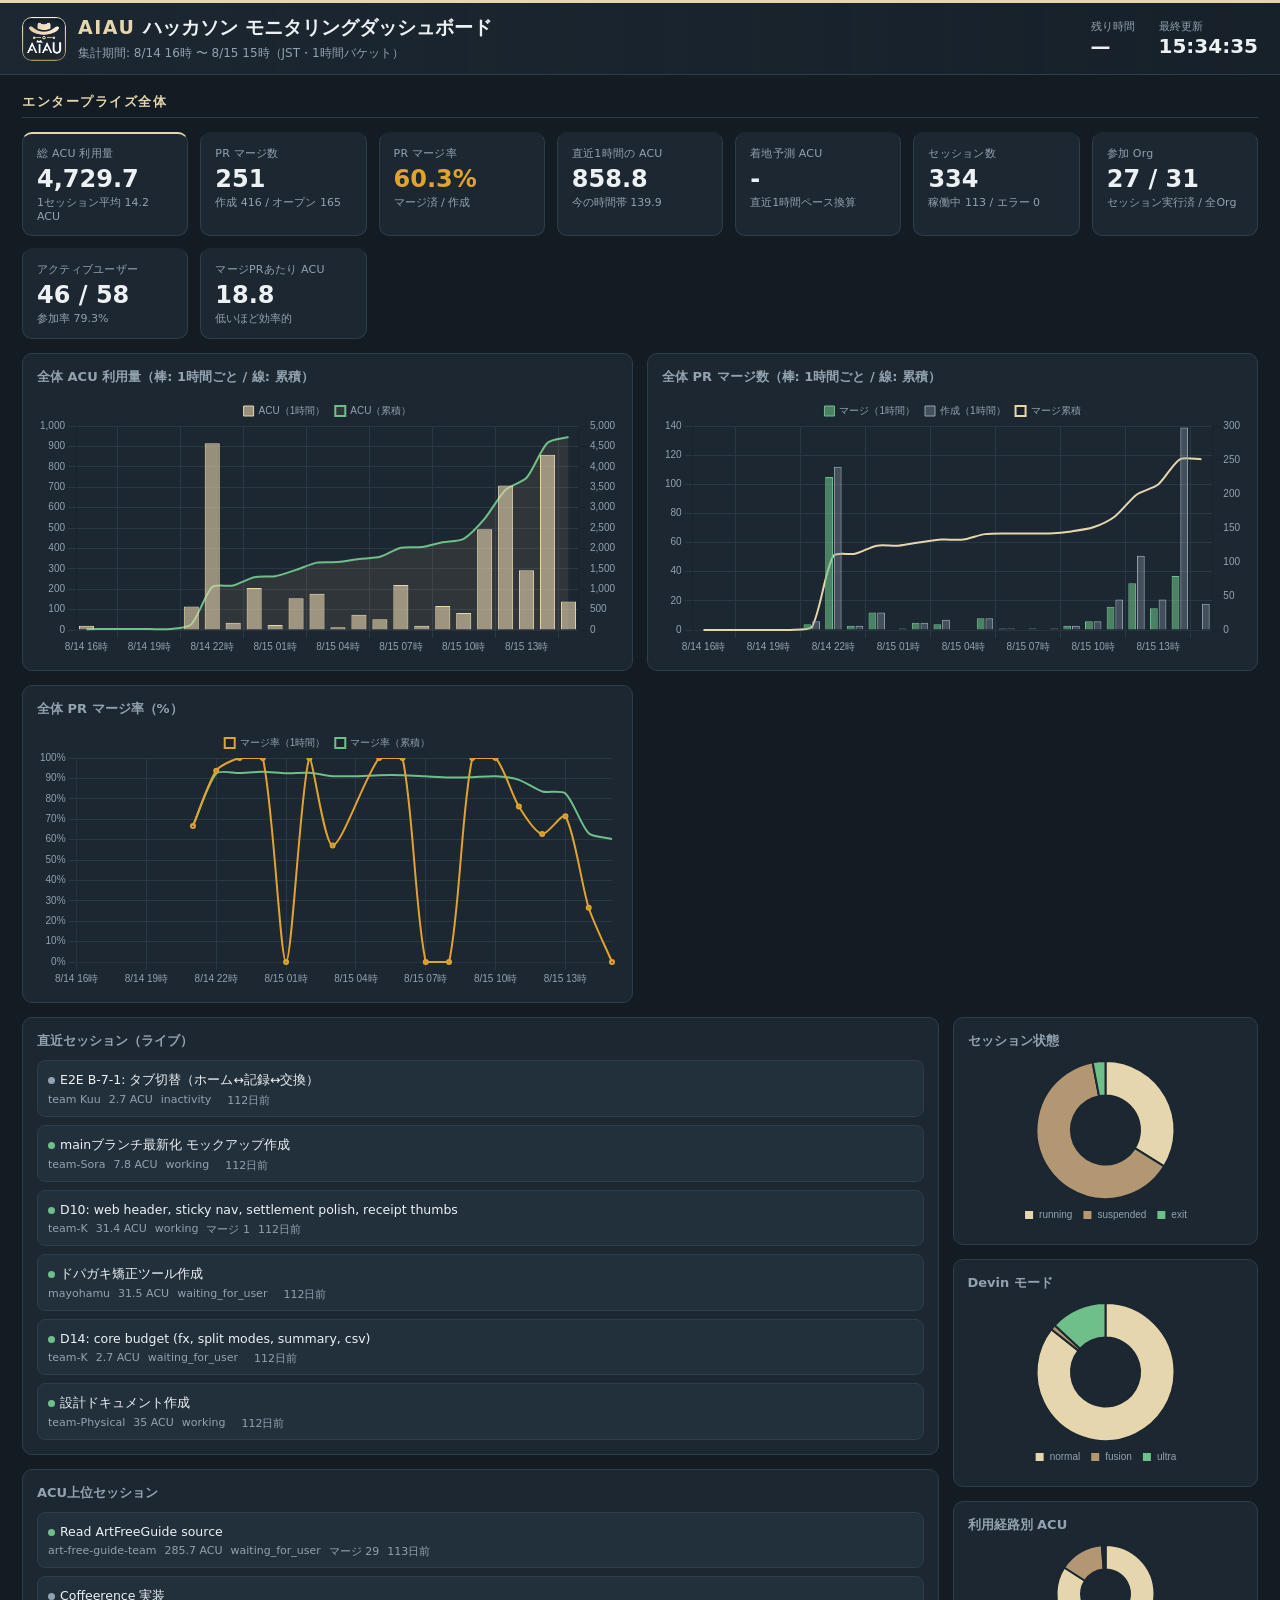
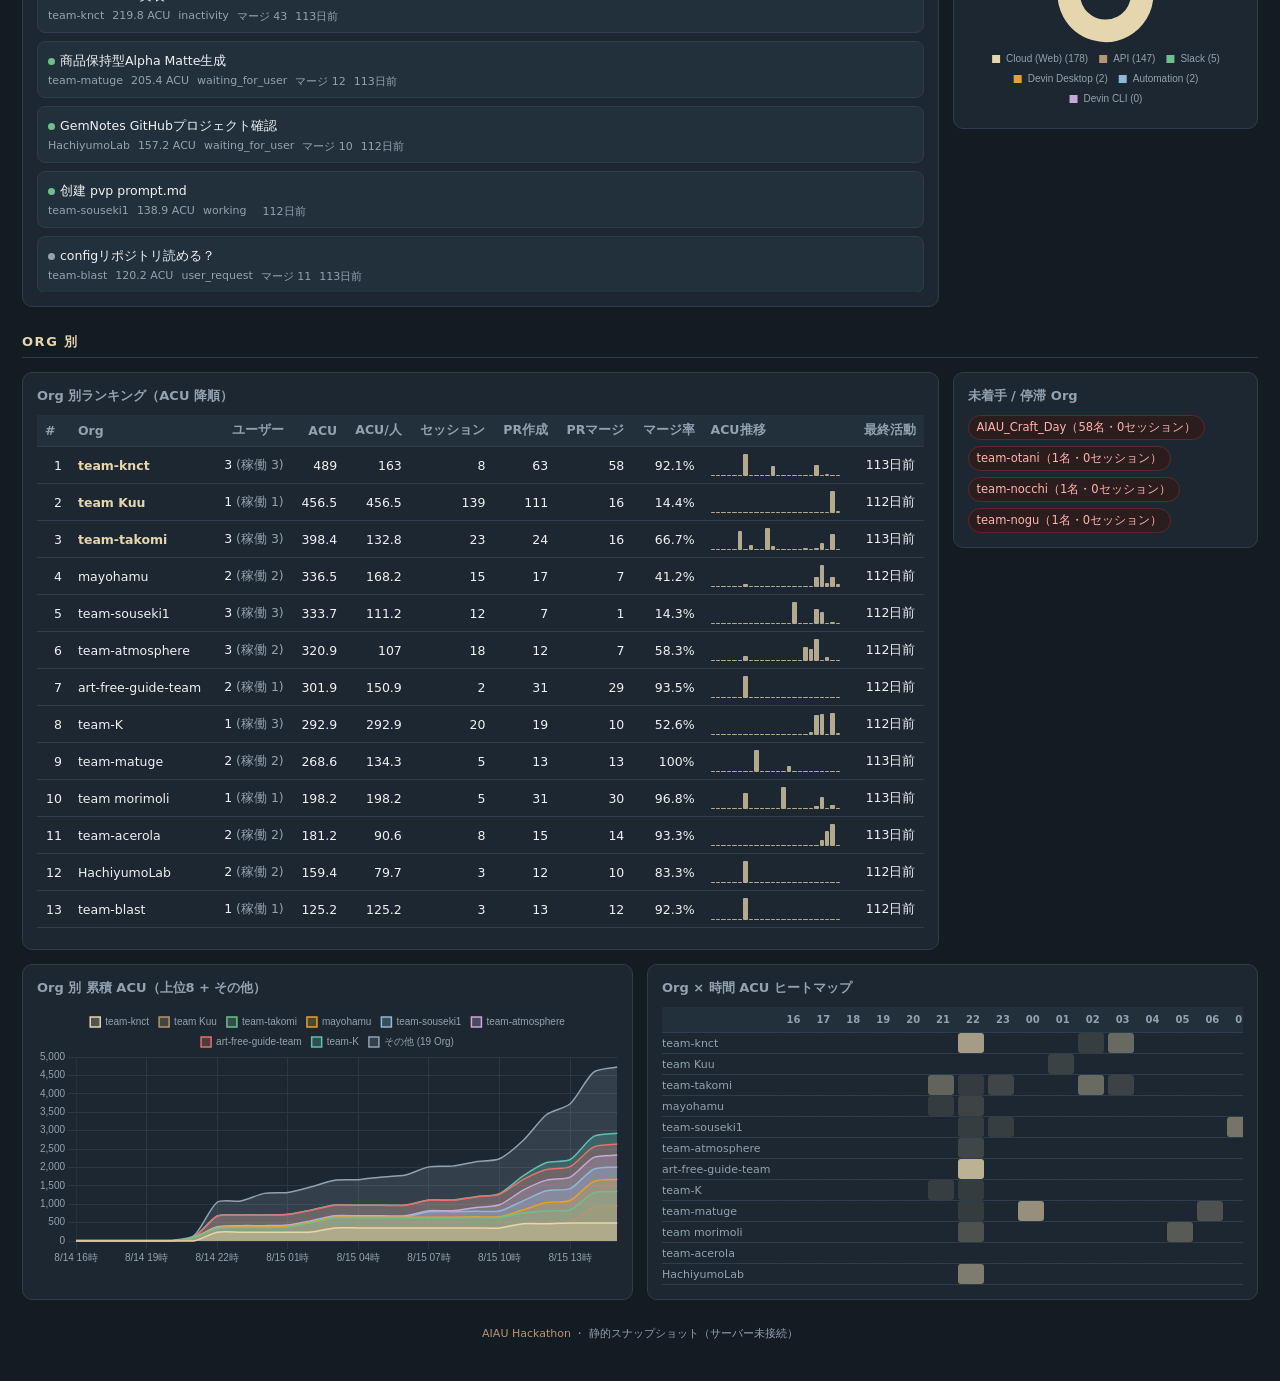
==== commit 151acaa8: "利用経路別ACUドーナツを追加" ====
--- a/dashboard.html
+++ b/dashboard.html
@@ -211,6 +211,10 @@
           <h2>Devin モード</h2>
           <canvas id="chart-mode" height="150"></canvas>
         </div>
+        <div class="card">
+          <h2>利用経路別 ACU</h2>
+          <canvas id="chart-origin" height="150"></canvas>
+        </div>
       </div>
     </div>
   </section>
@@ -281,7 +285,7 @@
 
 </script>
 <script>
-window.EMBEDDED_DATA = {"generated_at": 1786770652, "hours": [1786690800, 1786694400, 1786698000, 1786701600, 1786705200, 1786708800, 1786712400, 1786716000, 1786719600, 1786723200, 1786726800, 1786730400, 1786734000, 1786737600, 1786741200, 1786744800, 1786748400, 1786752000, 1786755600, 1786759200, 1786762800, 1786766400, 1786770000], "hackathon": {"start": null, "end": null, "remaining_seconds": null}, "collector": {"last_poll_at": 1786770641, "last_error": null, "poll_interval": 60}, "totals": {"acus": 3087.58, "sessions": 166, "active_sessions": 55, "error_sessions": 0, "prs_created": 230, "prs_merged": 187, "prs_open": 43, "merge_rate": 81.3, "orgs": 31, "active_orgs": 27, "users": 58, "active_users": 45, "activation_rate": 77.6, "acus_per_session": 18.6, "acus_per_merged_pr": 16.51}, "pace": {"acus_last_full_hour": 180.6, "acus_current_hour": 8.77, "projected_total_acus": null}, "hourly": [{"hour": 1786690800, "acus": 21.19, "acus_cum": 21.19, "prs_created": 0, "prs_merged": 0, "prs_created_cum": 0, "prs_merged_cum": 0, "merge_rate": null, "merge_rate_cum": null, "sessions": 1}, {"hour": 1786694400, "acus": 1.0, "acus_cum": 22.18, "prs_created": 0, "prs_merged": 0, "prs_created_cum": 0, "prs_merged_cum": 0, "merge_rate": null, "merge_rate_cum": null, "sessions": 1}, {"hour": 1786698000, "acus": 0.0, "acus_cum": 22.18, "prs_created": 0, "prs_merged": 0, "prs_created_cum": 0, "prs_merged_cum": 0, "merge_rate": null, "merge_rate_cum": null, "sessions": 0}, {"hour": 1786701600, "acus": 0.8, "acus_cum": 22.98, "prs_created": 0, "prs_merged": 0, "prs_created_cum": 0, "prs_merged_cum": 0, "merge_rate": null, "merge_rate_cum": null, "sessions": 1}, {"hour": 1786705200, "acus": 0.0, "acus_cum": 22.98, "prs_created": 0, "prs_merged": 0, "prs_created_cum": 0, "prs_merged_cum": 0, "merge_rate": null, "merge_rate_cum": null, "sessions": 0}, {"hour": 1786708800, "acus": 103.4, "acus_cum": 126.38, "prs_created": 6, "prs_merged": 3, "prs_created_cum": 6, "prs_merged_cum": 3, "merge_rate": 50.0, "merge_rate_cum": 50.0, "sessions": 9}, {"hour": 1786712400, "acus": 808.72, "acus_cum": 935.11, "prs_created": 106, "prs_merged": 102, "prs_created_cum": 112, "prs_merged_cum": 105, "merge_rate": 96.2, "merge_rate_cum": 93.8, "sessions": 16}, {"hour": 1786716000, "acus": 35.23, "acus_cum": 970.34, "prs_created": 3, "prs_merged": 3, "prs_created_cum": 115, "prs_merged_cum": 108, "merge_rate": 100.0, "merge_rate_cum": 93.9, "sessions": 6}, {"hour": 1786719600, "acus": 162.89, "acus_cum": 1133.23, "prs_created": 9, "prs_merged": 9, "prs_created_cum": 124, "prs_merged_cum": 117, "merge_rate": 100.0, "merge_rate_cum": 94.4, "sessions": 1}, {"hour": 1786723200, "acus": 24.2, "acus_cum": 1157.43, "prs_created": 1, "prs_merged": 0, "prs_created_cum": 125, "prs_merged_cum": 117, "merge_rate": 0.0, "merge_rate_cum": 93.6, "sessions": 5}, {"hour": 1786726800, "acus": 155.47, "acus_cum": 1312.9, "prs_created": 5, "prs_merged": 5, "prs_created_cum": 130, "prs_merged_cum": 122, "merge_rate": 100.0, "merge_rate_cum": 93.8, "sessions": 7}, {"hour": 1786730400, "acus": 162.63, "acus_cum": 1475.54, "prs_created": 7, "prs_merged": 4, "prs_created_cum": 137, "prs_merged_cum": 126, "merge_rate": 57.1, "merge_rate_cum": 92.0, "sessions": 5}, {"hour": 1786734000, "acus": 13.81, "acus_cum": 1489.34, "prs_created": 0, "prs_merged": 0, "prs_created_cum": 137, "prs_merged_cum": 126, "merge_rate": null, "merge_rate_cum": 92.0, "sessions": 1}, {"hour": 1786737600, "acus": 75.19, "acus_cum": 1564.53, "prs_created": 8, "prs_merged": 8, "prs_created_cum": 145, "prs_merged_cum": 134, "merge_rate": 100.0, "merge_rate_cum": 92.4, "sessions": 1}, {"hour": 1786741200, "acus": 52.05, "acus_cum": 1616.58, "prs_created": 1, "prs_merged": 1, "prs_created_cum": 146, "prs_merged_cum": 135, "merge_rate": 100.0, "merge_rate_cum": 92.5, "sessions": 1}, {"hour": 1786744800, "acus": 200.54, "acus_cum": 1817.12, "prs_created": 1, "prs_merged": 0, "prs_created_cum": 147, "prs_merged_cum": 135, "merge_rate": 0.0, "merge_rate_cum": 91.8, "sessions": 2}, {"hour": 1786748400, "acus": 20.36, "acus_cum": 1837.48, "prs_created": 1, "prs_merged": 0, "prs_created_cum": 148, "prs_merged_cum": 135, "merge_rate": 0.0, "merge_rate_cum": 91.2, "sessions": 2}, {"hour": 1786752000, "acus": 92.52, "acus_cum": 1930.0, "prs_created": 3, "prs_merged": 3, "prs_created_cum": 151, "prs_merged_cum": 138, "merge_rate": 100.0, "merge_rate_cum": 91.4, "sessions": 9}, {"hour": 1786755600, "acus": 80.88, "acus_cum": 2010.88, "prs_created": 6, "prs_merged": 6, "prs_created_cum": 157, "prs_merged_cum": 144, "merge_rate": 100.0, "merge_rate_cum": 91.7, "sessions": 9}, {"hour": 1786759200, "acus": 392.76, "acus_cum": 2403.64, "prs_created": 17, "prs_merged": 13, "prs_created_cum": 174, "prs_merged_cum": 157, "merge_rate": 76.5, "merge_rate_cum": 90.2, "sessions": 15}, {"hour": 1786762800, "acus": 494.57, "acus_cum": 2898.21, "prs_created": 41, "prs_merged": 19, "prs_created_cum": 215, "prs_merged_cum": 176, "merge_rate": 46.3, "merge_rate_cum": 81.9, "sessions": 42}, {"hour": 1786766400, "acus": 180.6, "acus_cum": 3078.81, "prs_created": 14, "prs_merged": 11, "prs_created_cum": 229, "prs_merged_cum": 187, "merge_rate": 78.6, "merge_rate_cum": 81.7, "sessions": 25}, {"hour": 1786770000, "acus": 8.77, "acus_cum": 3087.58, "prs_created": 1, "prs_merged": 0, "prs_created_cum": 230, "prs_merged_cum": 187, "merge_rate": 0.0, "merge_rate_cum": 81.3, "sessions": 7}], "orgs": [{"org_id": "org-747cb43fb0fc4a84a8ddd65ef89a57aa", "name": "team-knct", "user_count": 3, "acus": 481.01, "sessions": 8, "active_users": 3, "prs_created": 61, "prs_merged": 55, "last_activity": 1786770415, "hourly_acus": [0.0, 0.0, 0.0, 0.0, 0.0, 0.0, 236.5, 0.0, 0.0, 0.0, 5.85, 111.95, 0.0, 0.0, 0.0, 0.0, 0.0, 0.0, 0.0, 113.58, 0.0, 13.13, 0.0], "rank": 1, "merge_rate": 90.2, "acus_per_user": 160.34, "prs_merged_per_user": 18.33}, {"org_id": "org-f8cb4f3144334ad6ac54dd9a82658cb4", "name": "team-takomi", "user_count": 3, "acus": 295.7, "sessions": 18, "active_users": 3, "prs_created": 16, "prs_merged": 11, "last_activity": 1786770598, "hourly_acus": [0.0, 0.0, 0.0, 0.0, 0.0, 85.55, 1.27, 24.74, 0.0, 0.0, 113.24, 18.59, 0.0, 0.0, 0.0, 0.0, 0.0, 9.67, 4.09, 8.08, 26.26, 4.21, 0.0], "rank": 2, "merge_rate": 68.8, "acus_per_user": 98.57, "prs_merged_per_user": 3.67}, {"org_id": "org-5e5d0e8a97e546a2970a957d267ac283", "name": "team-souseki1", "user_count": 3, "acus": 258.72, "sessions": 10, "active_users": 3, "prs_created": 6, "prs_merged": 0, "last_activity": 1786770548, "hourly_acus": [0.0, 0.0, 0.0, 0.0, 0.0, 0.0, 3.4, 6.1, 0.0, 0.0, 0.0, 0.0, 0.0, 0.0, 0.0, 128.75, 0.0, 0.0, 4.38, 70.1, 45.99, 0.0, 0.0], "rank": 3, "merge_rate": 0.0, "acus_per_user": 86.24, "prs_merged_per_user": 0.0}, {"org_id": "org-a8b2fb11e63f471caa4dfdc92a9591b2", "name": "art-free-guide-team", "user_count": 2, "acus": 235.14, "sessions": 1, "active_users": 1, "prs_created": 28, "prs_merged": 28, "last_activity": 1786770631, "hourly_acus": [0.0, 0.0, 0.0, 0.0, 0.0, 0.0, 235.14, 0.0, 0.0, 0.0, 0.0, 0.0, 0.0, 0.0, 0.0, 0.0, 0.0, 0.0, 0.0, 0.0, 0.0, 0.0, 0.0], "rank": 4, "merge_rate": 100.0, "acus_per_user": 117.57, "prs_merged_per_user": 14.0}, {"org_id": "org-af04f63b9e0f46f5ac153338a51c2ae4", "name": "team-atmosphere", "user_count": 3, "acus": 228.78, "sessions": 15, "active_users": 2, "prs_created": 8, "prs_merged": 7, "last_activity": 1786770530, "hourly_acus": [0.0, 0.0, 0.0, 0.0, 0.0, 0.0, 26.05, 0.0, 0.0, 0.0, 0.0, 0.0, 0.0, 0.0, 0.0, 0.0, 0.0, 55.14, 61.25, 77.3, 0.0, 9.05, 0.0], "rank": 5, "merge_rate": 87.5, "acus_per_user": 76.26, "prs_merged_per_user": 2.33}, {"org_id": "org-1f38e80d0c434e16a26f6cd454512f26", "name": "mayohamu", "user_count": 2, "acus": 220.7, "sessions": 11, "active_users": 2, "prs_created": 10, "prs_merged": 1, "last_activity": 1786770430, "hourly_acus": [0.0, 0.0, 0.0, 0.0, 0.0, 0.54, 20.97, 0.0, 0.0, 0.0, 0.0, 0.0, 0.0, 0.0, 0.0, 0.0, 0.0, 0.0, 0.0, 56.28, 125.1, 15.5, 2.3], "rank": 6, "merge_rate": 10.0, "acus_per_user": 110.35, "prs_merged_per_user": 0.5}, {"org_id": "org-10b11d2cd5e547b4b3e1bbcc900bf57b", "name": "team-matuge", "user_count": 2, "acus": 215.54, "sessions": 3, "active_users": 1, "prs_created": 10, "prs_merged": 10, "last_activity": 1786770610, "hourly_acus": [0.0, 0.0, 0.0, 0.0, 0.0, 0.0, 0.6, 0.0, 162.89, 0.0, 0.0, 0.0, 0.0, 0.0, 52.05, 0.0, 0.0, 0.0, 0.0, 0.0, 0.0, 0.0, 0.0], "rank": 7, "merge_rate": 100.0, "acus_per_user": 107.77, "prs_merged_per_user": 5.0}, {"org_id": "org-b6e9518e8f134091accd1630a47ef36b", "name": "team morimoli", "user_count": 1, "acus": 168.46, "sessions": 4, "active_users": 1, "prs_created": 26, "prs_merged": 25, "last_activity": 1786768986, "hourly_acus": [0.0, 0.0, 0.0, 0.0, 0.0, 0.0, 54.18, 0.0, 0.0, 0.0, 0.0, 0.0, 0.0, 75.19, 0.0, 0.0, 0.0, 0.0, 0.0, 11.84, 27.25, 0.0, 0.0], "rank": 8, "merge_rate": 96.2, "acus_per_user": 168.46, "prs_merged_per_user": 25.0}, {"org_id": "org-082bcdaeb76840998c5d3484a10646ab", "name": "team-blast", "user_count": 1, "acus": 118.81, "sessions": 2, "active_users": 1, "prs_created": 12, "prs_merged": 11, "last_activity": 1786770598, "hourly_acus": [0.0, 0.0, 0.0, 0.0, 0.0, 0.0, 117.72, 0.0, 0.0, 0.0, 0.0, 0.0, 0.0, 0.0, 0.0, 0.0, 0.0, 1.08, 0.0, 0.0, 0.0, 0.0, 0.0], "rank": 9, "merge_rate": 91.7, "acus_per_user": 118.81, "prs_merged_per_user": 11.0}, {"org_id": "org-e2fbe8c83e9546368e3abcb097137f92", "name": "HachiyumoLab", "user_count": 2, "acus": 106.4, "sessions": 2, "active_users": 2, "prs_created": 8, "prs_merged": 8, "last_activity": 1786770426, "hourly_acus": [0.0, 0.0, 0.0, 0.0, 0.0, 0.0, 106.24, 0.0, 0.0, 0.0, 0.0, 0.0, 0.0, 0.0, 0.0, 0.0, 0.0, 0.0, 0.0, 0.0, 0.0, 0.0, 0.17], "rank": 10, "merge_rate": 100.0, "acus_per_user": 53.2, "prs_merged_per_user": 4.0}, {"org_id": "org-0a628f99c4074829856f32d232397f4e", "name": "team-K", "user_count": 1, "acus": 98.42, "sessions": 14, "active_users": 3, "prs_created": 7, "prs_merged": 5, "last_activity": 1786770583, "hourly_acus": [0.0, 0.0, 0.0, 0.0, 0.0, 6.15, 0.8, 0.0, 0.0, 0.0, 0.0, 0.0, 0.0, 0.0, 0.0, 0.0, 0.0, 0.0, 11.16, 55.58, 22.52, 0.0, 2.21], "rank": 11, "merge_rate": 71.4, "acus_per_user": 98.42, "prs_merged_per_user": 5.0}, {"org_id": "org-e0c7f257fa724c23b16dfd8435ddd0e9", "name": "team-mae", "user_count": 2, "acus": 80.18, "sessions": 5, "active_users": 1, "prs_created": 2, "prs_merged": 2, "last_activity": 1786749563, "hourly_acus": [0.0, 0.0, 0.0, 0.0, 0.0, 0.0, 0.0, 0.0, 0.0, 0.0, 36.38, 29.99, 13.81, 0.0, 0.0, 0.0, 0.0, 0.0, 0.0, 0.0, 0.0, 0.0, 0.0], "rank": 12, "merge_rate": 100.0, "acus_per_user": 40.09, "prs_merged_per_user": 1.0}, {"org_id": "org-7a7edc4dcef44ecb987ef5cb6dea627d", "name": "team-acerola", "user_count": 2, "acus": 74.28, "sessions": 4, "active_users": 2, "prs_created": 9, "prs_merged": 9, "last_activity": 1786769918, "hourly_acus": [0.0, 0.0, 0.0, 0.0, 0.0, 0.0, 0.0, 0.0, 0.0, 0.0, 0.0, 0.0, 0.0, 0.0, 0.0, 0.0, 0.0, 0.0, 0.0, 0.0, 24.7, 49.58, 0.0], "rank": 13, "merge_rate": 100.0, "acus_per_user": 37.14, "prs_merged_per_user": 4.5}, {"org_id": "org-0d8e1b9e4ca74ea18317532b86a13276", "name": "team-kei", "user_count": 1, "acus": 71.79, "sessions": 1, "active_users": 1, "prs_created": 1, "prs_merged": 0, "last_activity": 1786768615, "hourly_acus": [0.0, 0.0, 0.0, 0.0, 0.0, 0.0, 0.0, 0.0, 0.0, 0.0, 0.0, 0.0, 0.0, 0.0, 0.0, 71.79, 0.0, 0.0, 0.0, 0.0, 0.0, 0.0, 0.0], "rank": 14, "merge_rate": 0.0, "acus_per_user": 71.79, "prs_merged_per_user": 0.0}, {"org_id": "org-7d22008d74934987b6ecebd4c5d75861", "name": "team-Salaryneko", "user_count": 4, "acus": 57.26, "sessions": 1, "active_users": 1, "prs_created": 0, "prs_merged": 0, "last_activity": 1786770496, "hourly_acus": [0.0, 0.0, 0.0, 0.0, 0.0, 0.0, 0.0, 0.0, 0.0, 0.0, 0.0, 0.0, 0.0, 0.0, 0.0, 0.0, 0.0, 0.0, 0.0, 0.0, 57.26, 0.0, 0.0], "rank": 15, "merge_rate": null, "acus_per_user": 14.31, "prs_merged_per_user": 0.0}, {"org_id": "org-71d3913080c04c4d91ec8369dfaff1a1", "name": "akira_org", "user_count": 1, "acus": 54.82, "sessions": 12, "active_users": 1, "prs_created": 0, "prs_merged": 0, "last_activity": 1786770488, "hourly_acus": [21.19, 1.0, 0.0, 0.8, 0.0, 7.61, 0.0, 0.0, 0.0, 0.0, 0.0, 0.0, 0.0, 0.0, 0.0, 0.0, 0.0, 19.65, 0.0, 0.0, 0.0, 3.71, 0.87], "rank": 16, "merge_rate": null, "acus_per_user": 54.82, "prs_merged_per_user": 0.0}, {"org_id": "org-bd2bc783136846d5987f3e2d0411a2b2", "name": "team-team", "user_count": 3, "acus": 54.44, "sessions": 8, "active_users": 3, "prs_created": 6, "prs_merged": 4, "last_activity": 1786770433, "hourly_acus": [0.0, 0.0, 0.0, 0.0, 0.0, 0.0, 0.0, 0.0, 0.0, 0.0, 0.0, 0.0, 0.0, 0.0, 0.0, 0.0, 0.0, 0.0, 0.0, 0.0, 28.18, 25.09, 1.17], "rank": 17, "merge_rate": 66.7, "acus_per_user": 18.15, "prs_merged_per_user": 1.33}, {"org_id": "org-8ef59d3920024555ac58e22b44043e8a", "name": "team-cosme", "user_count": 2, "acus": 49.8, "sessions": 5, "active_users": 2, "prs_created": 1, "prs_merged": 0, "last_activity": 1786768919, "hourly_acus": [0.0, 0.0, 0.0, 0.0, 0.0, 0.0, 1.68, 0.0, 0.0, 7.67, 0.0, 0.0, 0.0, 0.0, 0.0, 0.0, 0.0, 0.0, 0.0, 0.0, 39.53, 0.92, 0.0], "rank": 18, "merge_rate": 0.0, "acus_per_user": 24.9, "prs_merged_per_user": 0.0}, {"org_id": "org-c256a598b6734b58914206ce96526004", "name": "team Kuu", "user_count": 1, "acus": 44.44, "sessions": 16, "active_users": 1, "prs_created": 2, "prs_merged": 1, "last_activity": 1786770155, "hourly_acus": [0.0, 0.0, 0.0, 0.0, 0.0, 0.0, 0.0, 0.0, 0.0, 16.52, 0.0, 0.0, 0.0, 0.0, 0.0, 0.0, 0.0, 0.0, 0.0, 0.0, 20.05, 6.42, 1.45], "rank": 19, "merge_rate": 50.0, "acus_per_user": 44.44, "prs_merged_per_user": 1.0}, {"org_id": "org-78e896bafd704cb49835d13bbb2962a2", "name": "team-ss", "user_count": 1, "acus": 43.23, "sessions": 1, "active_users": 1, "prs_created": 1, "prs_merged": 0, "last_activity": 1786770416, "hourly_acus": [0.0, 0.0, 0.0, 0.0, 0.0, 0.0, 0.0, 0.0, 0.0, 0.0, 0.0, 0.0, 0.0, 0.0, 0.0, 0.0, 0.0, 0.0, 0.0, 0.0, 0.0, 43.23, 0.0], "rank": 20, "merge_rate": 0.0, "acus_per_user": 43.23, "prs_merged_per_user": 0.0}, {"org_id": "org-09701865069f4f8e9dd1aa85b74c4bc4", "name": "Melon25", "user_count": 2, "acus": 42.22, "sessions": 1, "active_users": 1, "prs_created": 4, "prs_merged": 3, "last_activity": 1786770350, "hourly_acus": [0.0, 0.0, 0.0, 0.0, 0.0, 0.0, 0.0, 0.0, 0.0, 0.0, 0.0, 0.0, 0.0, 0.0, 0.0, 0.0, 0.0, 0.0, 0.0, 0.0, 42.22, 0.0, 0.0], "rank": 21, "merge_rate": 75.0, "acus_per_user": 21.11, "prs_merged_per_user": 1.5}, {"org_id": "org-46d7fe5c466d438aadc6625c7912768c", "name": "team-OISINT", "user_count": 3, "acus": 38.11, "sessions": 8, "active_users": 2, "prs_created": 4, "prs_merged": 1, "last_activity": 1786766944, "hourly_acus": [0.0, 0.0, 0.0, 0.0, 0.0, 0.0, 2.65, 1.4, 0.0, 0.0, 0.0, 2.1, 0.0, 0.0, 0.0, 0.0, 19.83, 6.96, 0.0, 0.0, 5.17, 0.0, 0.0], "rank": 22, "merge_rate": 25.0, "acus_per_user": 12.7, "prs_merged_per_user": 0.33}, {"org_id": "org-43faecb58c8b49f2917aa9b4f5d83ff6", "name": "team-Physical", "user_count": 3, "acus": 33.35, "sessions": 7, "active_users": 2, "prs_created": 5, "prs_merged": 4, "last_activity": 1786770552, "hourly_acus": [0.0, 0.0, 0.0, 0.0, 0.0, 0.51, 0.0, 0.0, 0.0, 0.0, 0.0, 0.0, 0.0, 0.0, 0.0, 0.0, 0.0, 0.0, 0.0, 0.0, 23.08, 9.76, 0.0], "rank": 23, "merge_rate": 80.0, "acus_per_user": 11.12, "prs_merged_per_user": 1.33}, {"org_id": "org-39c8d4f5eab84155a03f53eb4ac55228", "name": "team-dekoboko", "user_count": 2, "acus": 5.23, "sessions": 1, "active_users": 1, "prs_created": 0, "prs_merged": 0, "last_activity": 1786770526, "hourly_acus": [0.0, 0.0, 0.0, 0.0, 0.0, 0.0, 0.0, 0.0, 0.0, 0.0, 0.0, 0.0, 0.0, 0.0, 0.0, 0.0, 0.0, 0.0, 0.0, 0.0, 5.23, 0.0, 0.0], "rank": 24, "merge_rate": null, "acus_per_user": 2.62, "prs_merged_per_user": 0.0}, {"org_id": "org-0ca2ff3ef75b4c83980cc337b6a46700", "name": "team-Sounds", "user_count": 1, "acus": 5.18, "sessions": 5, "active_users": 2, "prs_created": 0, "prs_merged": 0, "last_activity": 1786770085, "hourly_acus": [0.0, 0.0, 0.0, 0.0, 0.0, 3.05, 1.52, 0.0, 0.0, 0.0, 0.0, 0.0, 0.0, 0.0, 0.0, 0.0, 0.0, 0.0, 0.0, 0.0, 0.0, 0.0, 0.61], "rank": 25, "merge_rate": null, "acus_per_user": 5.18, "prs_merged_per_user": 0.0}, {"org_id": "org-693ebe22ed5644af96a6ced2f76c23cd", "name": "team-Sora", "user_count": 3, "acus": 3.53, "sessions": 2, "active_users": 2, "prs_created": 2, "prs_merged": 2, "last_activity": 1786753335, "hourly_acus": [0.0, 0.0, 0.0, 0.0, 0.0, 0.0, 0.0, 2.99, 0.0, 0.0, 0.0, 0.0, 0.0, 0.0, 0.0, 0.0, 0.53, 0.0, 0.0, 0.0, 0.0, 0.0, 0.0], "rank": 26, "merge_rate": 100.0, "acus_per_user": 1.18, "prs_merged_per_user": 0.67}, {"org_id": "org-5fd874b1e88f4559b6d88dddc420f6a2", "name": "azu_delivery", "user_count": 1, "acus": 2.04, "sessions": 1, "active_users": 1, "prs_created": 1, "prs_merged": 0, "last_activity": 1786765472, "hourly_acus": [0.0, 0.0, 0.0, 0.0, 0.0, 0.0, 0.0, 0.0, 0.0, 0.0, 0.0, 0.0, 0.0, 0.0, 0.0, 0.0, 0.0, 0.0, 0.0, 0.0, 2.04, 0.0, 0.0], "rank": 27, "merge_rate": 0.0, "acus_per_user": 2.04, "prs_merged_per_user": 0.0}, {"org_id": "org-3b8fc61d602c401a99e1193dc38cc3d5", "name": "AIAU_Craft_Day", "user_count": 58, "acus": 0.0, "sessions": 0, "active_users": 0, "prs_created": 0, "prs_merged": 0, "last_activity": null, "hourly_acus": [0.0, 0.0, 0.0, 0.0, 0.0, 0.0, 0.0, 0.0, 0.0, 0.0, 0.0, 0.0, 0.0, 0.0, 0.0, 0.0, 0.0, 0.0, 0.0, 0.0, 0.0, 0.0, 0.0], "rank": 28, "merge_rate": null, "acus_per_user": 0.0, "prs_merged_per_user": 0.0}, {"org_id": "org-cf8b76c5875d4913aa121988354efdc6", "name": "team-otani", "user_count": 1, "acus": 0.0, "sessions": 0, "active_users": 0, "prs_created": 0, "prs_merged": 0, "last_activity": null, "hourly_acus": [0.0, 0.0, 0.0, 0.0, 0.0, 0.0, 0.0, 0.0, 0.0, 0.0, 0.0, 0.0, 0.0, 0.0, 0.0, 0.0, 0.0, 0.0, 0.0, 0.0, 0.0, 0.0, 0.0], "rank": 29, "merge_rate": null, "acus_per_user": 0.0, "prs_merged_per_user": 0.0}, {"org_id": "org-e5887ab3f83a4ceca13b57ad936e0cda", "name": "team-nocchi", "user_count": 1, "acus": 0.0, "sessions": 0, "active_users": 0, "prs_created": 0, "prs_merged": 0, "last_activity": null, "hourly_acus": [0.0, 0.0, 0.0, 0.0, 0.0, 0.0, 0.0, 0.0, 0.0, 0.0, 0.0, 0.0, 0.0, 0.0, 0.0, 0.0, 0.0, 0.0, 0.0, 0.0, 0.0, 0.0, 0.0], "rank": 30, "merge_rate": null, "acus_per_user": 0.0, "prs_merged_per_user": 0.0}, {"org_id": "org-58e61c57e901480c836d5096d09ee05b", "name": "team-nogu", "user_count": 1, "acus": 0.0, "sessions": 0, "active_users": 0, "prs_created": 0, "prs_merged": 0, "last_activity": null, "hourly_acus": [0.0, 0.0, 0.0, 0.0, 0.0, 0.0, 0.0, 0.0, 0.0, 0.0, 0.0, 0.0, 0.0, 0.0, 0.0, 0.0, 0.0, 0.0, 0.0, 0.0, 0.0, 0.0, 0.0], "rank": 31, "merge_rate": null, "acus_per_user": 0.0, "prs_merged_per_user": 0.0}], "idle_orgs": [{"org_id": "org-3b8fc61d602c401a99e1193dc38cc3d5", "name": "AIAU_Craft_Day", "user_count": 58}, {"org_id": "org-cf8b76c5875d4913aa121988354efdc6", "name": "team-otani", "user_count": 1}, {"org_id": "org-e5887ab3f83a4ceca13b57ad936e0cda", "name": "team-nocchi", "user_count": 1}, {"org_id": "org-58e61c57e901480c836d5096d09ee05b", "name": "team-nogu", "user_count": 1}], "statuses": {"running": 55, "suspended": 111}, "modes": {"normal": 122, "ultra": 44}, "heatmap": {"orgs": [{"name": "team-knct", "values": [0.0, 0.0, 0.0, 0.0, 0.0, 0.0, 236.5, 0.0, 0.0, 0.0, 5.85, 111.95, 0.0, 0.0, 0.0, 0.0, 0.0, 0.0, 0.0, 113.58, 0.0, 13.13, 0.0]}, {"name": "team-takomi", "values": [0.0, 0.0, 0.0, 0.0, 0.0, 85.55, 1.27, 24.74, 0.0, 0.0, 113.24, 18.59, 0.0, 0.0, 0.0, 0.0, 0.0, 9.67, 4.09, 8.08, 26.26, 4.21, 0.0]}, {"name": "team-souseki1", "values": [0.0, 0.0, 0.0, 0.0, 0.0, 0.0, 3.4, 6.1, 0.0, 0.0, 0.0, 0.0, 0.0, 0.0, 0.0, 128.75, 0.0, 0.0, 4.38, 70.1, 45.99, 0.0, 0.0]}, {"name": "art-free-guide-team", "values": [0.0, 0.0, 0.0, 0.0, 0.0, 0.0, 235.14, 0.0, 0.0, 0.0, 0.0, 0.0, 0.0, 0.0, 0.0, 0.0, 0.0, 0.0, 0.0, 0.0, 0.0, 0.0, 0.0]}, {"name": "team-atmosphere", "values": [0.0, 0.0, 0.0, 0.0, 0.0, 0.0, 26.05, 0.0, 0.0, 0.0, 0.0, 0.0, 0.0, 0.0, 0.0, 0.0, 0.0, 55.14, 61.25, 77.3, 0.0, 9.05, 0.0]}, {"name": "mayohamu", "values": [0.0, 0.0, 0.0, 0.0, 0.0, 0.54, 20.97, 0.0, 0.0, 0.0, 0.0, 0.0, 0.0, 0.0, 0.0, 0.0, 0.0, 0.0, 0.0, 56.28, 125.1, 15.5, 2.3]}, {"name": "team-matuge", "values": [0.0, 0.0, 0.0, 0.0, 0.0, 0.0, 0.6, 0.0, 162.89, 0.0, 0.0, 0.0, 0.0, 0.0, 52.05, 0.0, 0.0, 0.0, 0.0, 0.0, 0.0, 0.0, 0.0]}, {"name": "team morimoli", "values": [0.0, 0.0, 0.0, 0.0, 0.0, 0.0, 54.18, 0.0, 0.0, 0.0, 0.0, 0.0, 0.0, 75.19, 0.0, 0.0, 0.0, 0.0, 0.0, 11.84, 27.25, 0.0, 0.0]}, {"name": "team-blast", "values": [0.0, 0.0, 0.0, 0.0, 0.0, 0.0, 117.72, 0.0, 0.0, 0.0, 0.0, 0.0, 0.0, 0.0, 0.0, 0.0, 0.0, 1.08, 0.0, 0.0, 0.0, 0.0, 0.0]}, {"name": "HachiyumoLab", "values": [0.0, 0.0, 0.0, 0.0, 0.0, 0.0, 106.24, 0.0, 0.0, 0.0, 0.0, 0.0, 0.0, 0.0, 0.0, 0.0, 0.0, 0.0, 0.0, 0.0, 0.0, 0.0, 0.17]}, {"name": "team-K", "values": [0.0, 0.0, 0.0, 0.0, 0.0, 6.15, 0.8, 0.0, 0.0, 0.0, 0.0, 0.0, 0.0, 0.0, 0.0, 0.0, 0.0, 0.0, 11.16, 55.58, 22.52, 0.0, 2.21]}, {"name": "team-mae", "values": [0.0, 0.0, 0.0, 0.0, 0.0, 0.0, 0.0, 0.0, 0.0, 0.0, 36.38, 29.99, 13.81, 0.0, 0.0, 0.0, 0.0, 0.0, 0.0, 0.0, 0.0, 0.0, 0.0]}]}, "recent_sessions": [{"session_id": "c6283a17710241d38650055fc4fafc58", "org_name": "art-free-guide-team", "title": "Read ArtFreeGuide source", "url": "https://aiau.devinenterprise.com/sessions/c6283a17710241d38650055fc4fafc58", "status": "running", "status_detail": "working", "devin_mode": "normal", "acus": 235.14, "updated_at": 1786770631, "prs_merged": 28}, {"session_id": "4712474dc0d44e56947b763bdfa48211", "org_name": "team-matuge", "title": "Test Supabase MCP integration", "url": "https://aiau.devinenterprise.com/sessions/4712474dc0d44e56947b763bdfa48211", "status": "running", "status_detail": "waiting_for_user", "devin_mode": "normal", "acus": 52.05, "updated_at": 1786770610, "prs_merged": 1}, {"session_id": "4b9c0563ba704d9e82ed63341aa66032", "org_name": "team-takomi", "title": "デプロイして公開URL提示", "url": "https://aiau.devinenterprise.com/sessions/4b9c0563ba704d9e82ed63341aa66032", "status": "running", "status_detail": "waiting_for_user", "devin_mode": "normal", "acus": 2.04, "updated_at": 1786770598, "prs_merged": 0}, {"session_id": "809ad6922ed0489ebd031dc5a0627d85", "org_name": "team-blast", "title": "configリポジトリ読める？", "url": "https://aiau.devinenterprise.com/sessions/809ad6922ed0489ebd031dc5a0627d85", "status": "running", "status_detail": "waiting_for_user", "devin_mode": "normal", "acus": 117.72, "updated_at": 1786770598, "prs_merged": 11}, {"session_id": "d2bab255bd734431bfd7609c2e9367ea", "org_name": "team-K", "title": "D6: travel tool research (additional data sources)", "url": "https://aiau.devinenterprise.com/sessions/d2bab255bd734431bfd7609c2e9367ea", "status": "running", "status_detail": "waiting_for_user", "devin_mode": "normal", "acus": 11.27, "updated_at": 1786770583, "prs_merged": 0}, {"session_id": "9c444f9af77646b8a9b6c6a78aff27d3", "org_name": "team-takomi", "title": "fly.ioでぷろい", "url": "https://aiau.devinenterprise.com/sessions/9c444f9af77646b8a9b6c6a78aff27d3", "status": "suspended", "status_detail": "inactivity", "devin_mode": "normal", "acus": 2.17, "updated_at": 1786770561, "prs_merged": 0}, {"session_id": "a8502331334f454a8117d55f03b19878", "org_name": "team-Physical", "title": "DESIGN.md をサービス構想（グループの火・90秒孵化）に寄せて書き換える", "url": "https://aiau.devinenterprise.com/sessions/a8502331334f454a8117d55f03b19878", "status": "running", "status_detail": "working", "devin_mode": "normal", "acus": 17.5, "updated_at": 1786770552, "prs_merged": 2}, {"session_id": "da66f4c0a9664e22b2abd383b5e249d3", "org_name": "team-souseki1", "title": "分析navitime geocoding API接口数据", "url": "https://aiau.devinenterprise.com/sessions/da66f4c0a9664e22b2abd383b5e249d3", "status": "running", "status_detail": "waiting_for_user", "devin_mode": "ultra", "acus": 66.81, "updated_at": 1786770548, "prs_merged": 0}, {"session_id": "f61d3b52fa534ba3b3fb1c28dd164f35", "org_name": "team-atmosphere", "title": "Fix whytrade-jp#28", "url": "https://aiau.devinenterprise.com/sessions/f61d3b52fa534ba3b3fb1c28dd164f35", "status": "running", "status_detail": "working", "devin_mode": "ultra", "acus": 9.09, "updated_at": 1786770530, "prs_merged": 0}, {"session_id": "d1b1cffb497b4e618947d1852ae23fc3", "org_name": "team-dekoboko", "title": "Read Google presentation link", "url": "https://aiau.devinenterprise.com/sessions/d1b1cffb497b4e618947d1852ae23fc3", "status": "suspended", "status_detail": "inactivity", "devin_mode": "normal", "acus": 5.23, "updated_at": 1786770526, "prs_merged": 0}, {"session_id": "68cecc434e284d5fbf1129ac8f3c7ec3", "org_name": "team-matuge", "title": "商品保持型Alpha Matte生成", "url": "https://aiau.devinenterprise.com/sessions/68cecc434e284d5fbf1129ac8f3c7ec3", "status": "running", "status_detail": "working", "devin_mode": "ultra", "acus": 162.89, "updated_at": 1786770502, "prs_merged": 9}, {"session_id": "61562df8ad634b839fc50b6f32a2b2f6", "org_name": "team-Salaryneko", "title": "介绍devin使用方式", "url": "https://aiau.devinenterprise.com/sessions/61562df8ad634b839fc50b6f32a2b2f6", "status": "running", "status_detail": "working", "devin_mode": "ultra", "acus": 57.26, "updated_at": 1786770496, "prs_merged": 0}, {"session_id": "6688dd82e9b64d00a7d498d967683b12", "org_name": "akira_org", "title": "ネイティブデプロイメント有効化機能", "url": "https://aiau.devinenterprise.com/sessions/6688dd82e9b64d00a7d498d967683b12", "status": "suspended", "status_detail": "inactivity", "devin_mode": "normal", "acus": 0.97, "updated_at": 1786770488, "prs_merged": 0}, {"session_id": "025cb8c1e45e4a0b8a63e1ca12c60d58", "org_name": "team-atmosphere", "title": "deginでできることアプリ実装", "url": "https://aiau.devinenterprise.com/sessions/025cb8c1e45e4a0b8a63e1ca12c60d58", "status": "running", "status_detail": "waiting_for_user", "devin_mode": "ultra", "acus": 31.3, "updated_at": 1786770457, "prs_merged": 0}, {"session_id": "d91f59fbe81d40eba0b873230739e45a", "org_name": "team-takomi", "title": "dev-db dev-deploy マージ後検証", "url": "https://aiau.devinenterprise.com/sessions/d91f59fbe81d40eba0b873230739e45a", "status": "running", "status_detail": "working", "devin_mode": "normal", "acus": 19.61, "updated_at": 1786770453, "prs_merged": 0}, {"session_id": "e32472d4a61d46e881e9e39f916f2942", "org_name": "team-team", "title": "Open testing repo in downloads", "url": "https://aiau.devinenterprise.com/sessions/e32472d4a61d46e881e9e39f916f2942", "status": "running", "status_detail": "waiting_for_user", "devin_mode": "normal", "acus": 1.17, "updated_at": 1786770433, "prs_merged": 0}, {"session_id": "4101cdbea9424e3392b3569838617833", "org_name": "mayohamu", "title": "スマホ向けUIの調査とデザイン案JSONの設計", "url": "https://aiau.devinenterprise.com/sessions/4101cdbea9424e3392b3569838617833", "status": "running", "status_detail": "working", "devin_mode": "normal", "acus": 15.5, "updated_at": 1786770430, "prs_merged": 0}, {"session_id": "c00a849101f84f8d971cd8c61a9db584", "org_name": "HachiyumoLab", "title": "画像生成", "url": "https://aiau.devinenterprise.com/sessions/c00a849101f84f8d971cd8c61a9db584", "status": "running", "status_detail": "waiting_for_user", "devin_mode": "normal", "acus": 0.17, "updated_at": 1786770426, "prs_merged": 0}, {"session_id": "f897f5b1384640959ebc29d84285fc4e", "org_name": "team-ss", "title": "Project brief 参考構築", "url": "https://aiau.devinenterprise.com/sessions/f897f5b1384640959ebc29d84285fc4e", "status": "running", "status_detail": "waiting_for_user", "devin_mode": "ultra", "acus": 43.23, "updated_at": 1786770416, "prs_merged": 0}, {"session_id": "2fc7b71fac5f4ae0aff649776dc8f746", "org_name": "team-knct", "title": "personal_cinema_product_spec v0.3制作", "url": "https://aiau.devinenterprise.com/sessions/2fc7b71fac5f4ae0aff649776dc8f746", "status": "running", "status_detail": "waiting_for_user", "devin_mode": "normal", "acus": 101.58, "updated_at": 1786770415, "prs_merged": 6}, {"session_id": "bc2562334b8d4afa80034d627e2886ef", "org_name": "mayohamu", "title": "VTuber雑談配信設計案", "url": "https://aiau.devinenterprise.com/sessions/bc2562334b8d4afa80034d627e2886ef", "status": "running", "status_detail": "waiting_for_user", "devin_mode": "normal", "acus": 2.3, "updated_at": 1786770389, "prs_merged": 0}, {"session_id": "e562c1dddd794fef8bb2266761768f7a", "org_name": "Melon25", "title": "エンドレスモード実績追加整理", "url": "https://aiau.devinenterprise.com/sessions/e562c1dddd794fef8bb2266761768f7a", "status": "running", "status_detail": "waiting_for_user", "devin_mode": "normal", "acus": 42.22, "updated_at": 1786770350, "prs_merged": 3}, {"session_id": "41c62a37bfd144a28e85e40c9ce236a5", "org_name": "mayohamu", "title": "検証ペルソナ5人とペルソナ検証スキルの作成", "url": "https://aiau.devinenterprise.com/sessions/41c62a37bfd144a28e85e40c9ce236a5", "status": "running", "status_detail": "working", "devin_mode": "normal", "acus": 31.44, "updated_at": 1786770319, "prs_merged": 0}, {"session_id": "82fef7ca13ee4890af3cf303d64dee6a", "org_name": "HachiyumoLab", "title": "GemNotes GitHubプロジェクト確認", "url": "https://aiau.devinenterprise.com/sessions/82fef7ca13ee4890af3cf303d64dee6a", "status": "running", "status_detail": "waiting_for_user", "devin_mode": "normal", "acus": 106.24, "updated_at": 1786770286, "prs_merged": 8}, {"session_id": "c7b15e66e3904bdbbbdb2a0f53141588", "org_name": "team-K", "title": "auto-product-video-generator 調査", "url": "https://aiau.devinenterprise.com/sessions/c7b15e66e3904bdbbbdb2a0f53141588", "status": "running", "status_detail": "working", "devin_mode": "normal", "acus": 2.21, "updated_at": 1786770247, "prs_merged": 0}], "top_sessions": [{"session_id": "c6283a17710241d38650055fc4fafc58", "org_name": "art-free-guide-team", "title": "Read ArtFreeGuide source", "url": "https://aiau.devinenterprise.com/sessions/c6283a17710241d38650055fc4fafc58", "status": "running", "status_detail": "working", "devin_mode": "normal", "acus": 235.14, "updated_at": 1786770631, "prs_merged": 28}, {"session_id": "3de2d87c956a41e9aee18d6c3192a305", "org_name": "team-knct", "title": "Coffeerence 実装", "url": "https://aiau.devinenterprise.com/sessions/3de2d87c956a41e9aee18d6c3192a305", "status": "suspended", "status_detail": "inactivity", "devin_mode": "normal", "acus": 219.81, "updated_at": 1786765901, "prs_merged": 43}, {"session_id": "68cecc434e284d5fbf1129ac8f3c7ec3", "org_name": "team-matuge", "title": "商品保持型Alpha Matte生成", "url": "https://aiau.devinenterprise.com/sessions/68cecc434e284d5fbf1129ac8f3c7ec3", "status": "running", "status_detail": "working", "devin_mode": "ultra", "acus": 162.89, "updated_at": 1786770502, "prs_merged": 9}, {"session_id": "37cb9e6fce28422d927d715d0edf1c2b", "org_name": "team-souseki1", "title": "创建 pvp prompt.md", "url": "https://aiau.devinenterprise.com/sessions/37cb9e6fce28422d927d715d0edf1c2b", "status": "running", "status_detail": "waiting_for_user", "devin_mode": "ultra", "acus": 128.75, "updated_at": 1786770005, "prs_merged": 0}, {"session_id": "809ad6922ed0489ebd031dc5a0627d85", "org_name": "team-blast", "title": "configリポジトリ読める？", "url": "https://aiau.devinenterprise.com/sessions/809ad6922ed0489ebd031dc5a0627d85", "status": "running", "status_detail": "waiting_for_user", "devin_mode": "normal", "acus": 117.72, "updated_at": 1786770598, "prs_merged": 11}, {"session_id": "c70b88de10e941359366168c4738b3c4", "org_name": "team-knct", "title": "コミケ出展情報リサーチ", "url": "https://aiau.devinenterprise.com/sessions/c70b88de10e941359366168c4738b3c4", "status": "suspended", "status_detail": "inactivity", "devin_mode": "normal", "acus": 111.95, "updated_at": 1786759929, "prs_merged": 1}, {"session_id": "82fef7ca13ee4890af3cf303d64dee6a", "org_name": "HachiyumoLab", "title": "GemNotes GitHubプロジェクト確認", "url": "https://aiau.devinenterprise.com/sessions/82fef7ca13ee4890af3cf303d64dee6a", "status": "running", "status_detail": "waiting_for_user", "devin_mode": "normal", "acus": 106.24, "updated_at": 1786770286, "prs_merged": 8}, {"session_id": "2fc7b71fac5f4ae0aff649776dc8f746", "org_name": "team-knct", "title": "personal_cinema_product_spec v0.3制作", "url": "https://aiau.devinenterprise.com/sessions/2fc7b71fac5f4ae0aff649776dc8f746", "status": "running", "status_detail": "waiting_for_user", "devin_mode": "normal", "acus": 101.58, "updated_at": 1786770415, "prs_merged": 6}, {"session_id": "e93f0a92dfe44f62b27fdcb69287389e", "org_name": "team-takomi", "title": "テスト", "url": "https://aiau.devinenterprise.com/sessions/e93f0a92dfe44f62b27fdcb69287389e", "status": "running", "status_detail": "working", "devin_mode": "normal", "acus": 83.33, "updated_at": 1786770053, "prs_merged": 1}, {"session_id": "eadb3d53dd4c499b98c2bfb4f0ac486f", "org_name": "team morimoli", "title": "Drizzle SQL直書き調査とAI選択拡張", "url": "https://aiau.devinenterprise.com/sessions/eadb3d53dd4c499b98c2bfb4f0ac486f", "status": "suspended", "status_detail": "inactivity", "devin_mode": "ultra", "acus": 75.19, "updated_at": 1786747545, "prs_merged": 8}, {"session_id": "ac767f118471418ba2489f0f5e41123e", "org_name": "team-kei", "title": "不動産会社・物件スクレイピング一覧表示", "url": "https://aiau.devinenterprise.com/sessions/ac767f118471418ba2489f0f5e41123e", "status": "running", "status_detail": "waiting_for_user", "devin_mode": "ultra", "acus": 71.79, "updated_at": 1786768615, "prs_merged": 0}, {"session_id": "da66f4c0a9664e22b2abd383b5e249d3", "org_name": "team-souseki1", "title": "分析navitime geocoding API接口数据", "url": "https://aiau.devinenterprise.com/sessions/da66f4c0a9664e22b2abd383b5e249d3", "status": "running", "status_detail": "waiting_for_user", "devin_mode": "ultra", "acus": 66.81, "updated_at": 1786770548, "prs_merged": 0}, {"session_id": "85b2a867ced6415ca20c58ff5652b9f2", "org_name": "team-takomi", "title": "Supabase Auth による認証画面とアカウント管理・DB構築（Phase 2）", "url": "https://aiau.devinenterprise.com/sessions/85b2a867ced6415ca20c58ff5652b9f2", "status": "suspended", "status_detail": "inactivity", "devin_mode": "normal", "acus": 66.46, "updated_at": 1786766714, "prs_merged": 1}, {"session_id": "61562df8ad634b839fc50b6f32a2b2f6", "org_name": "team-Salaryneko", "title": "介绍devin使用方式", "url": "https://aiau.devinenterprise.com/sessions/61562df8ad634b839fc50b6f32a2b2f6", "status": "running", "status_detail": "working", "devin_mode": "ultra", "acus": 57.26, "updated_at": 1786770496, "prs_merged": 0}, {"session_id": "ae02f9baab9c496a983dd7f7109e1691", "org_name": "mayohamu", "title": "Prepare hackathon-kit.zip", "url": "https://aiau.devinenterprise.com/sessions/ae02f9baab9c496a983dd7f7109e1691", "status": "running", "status_detail": "waiting_for_user", "devin_mode": "normal", "acus": 56.28, "updated_at": 1786769345, "prs_merged": 0}, {"session_id": "7f9155d271354758a5034f267ede3f35", "org_name": "team morimoli", "title": "Use repo AGENTS.md rules", "url": "https://aiau.devinenterprise.com/sessions/7f9155d271354758a5034f267ede3f35", "status": "suspended", "status_detail": "inactivity", "devin_mode": "normal", "acus": 54.18, "updated_at": 1786741420, "prs_merged": 12}, {"session_id": "4712474dc0d44e56947b763bdfa48211", "org_name": "team-matuge", "title": "Test Supabase MCP integration", "url": "https://aiau.devinenterprise.com/sessions/4712474dc0d44e56947b763bdfa48211", "status": "running", "status_detail": "waiting_for_user", "devin_mode": "normal", "acus": 52.05, "updated_at": 1786770610, "prs_merged": 1}, {"session_id": "29ea05d86159470abb9e016bafc8dbce", "org_name": "team-K", "title": "supabaseの効果的活用提案", "url": "https://aiau.devinenterprise.com/sessions/29ea05d86159470abb9e016bafc8dbce", "status": "suspended", "status_detail": "inactivity", "devin_mode": "ultra", "acus": 44.76, "updated_at": 1786767902, "prs_merged": 1}, {"session_id": "f897f5b1384640959ebc29d84285fc4e", "org_name": "team-ss", "title": "Project brief 参考構築", "url": "https://aiau.devinenterprise.com/sessions/f897f5b1384640959ebc29d84285fc4e", "status": "running", "status_detail": "waiting_for_user", "devin_mode": "ultra", "acus": 43.23, "updated_at": 1786770416, "prs_merged": 0}, {"session_id": "e562c1dddd794fef8bb2266761768f7a", "org_name": "Melon25", "title": "エンドレスモード実績追加整理", "url": "https://aiau.devinenterprise.com/sessions/e562c1dddd794fef8bb2266761768f7a", "status": "running", "status_detail": "waiting_for_user", "devin_mode": "normal", "acus": 42.22, "updated_at": 1786770350, "prs_merged": 3}, {"session_id": "0d0b851bc42d418fb108ca8b8968d474", "org_name": "team-takomi", "title": "カード作成画像貼り付け機能", "url": "https://aiau.devinenterprise.com/sessions/0d0b851bc42d418fb108ca8b8968d474", "status": "suspended", "status_detail": "inactivity", "devin_mode": "normal", "acus": 39.73, "updated_at": 1786761393, "prs_merged": 1}, {"session_id": "a1800866d26f4a388e68bd43cc16271a", "org_name": "team-cosme", "title": "ハッカソン MVP 実装アイデア", "url": "https://aiau.devinenterprise.com/sessions/a1800866d26f4a388e68bd43cc16271a", "status": "running", "status_detail": "waiting_for_user", "devin_mode": "normal", "acus": 38.83, "updated_at": 1786768734, "prs_merged": 0}, {"session_id": "a72898f43ec844d183f85d002d08eeb9", "org_name": "team-souseki1", "title": "用中文进行后续讨论", "url": "https://aiau.devinenterprise.com/sessions/a72898f43ec844d183f85d002d08eeb9", "status": "running", "status_detail": "waiting_for_user", "devin_mode": "ultra", "acus": 38.55, "updated_at": 1786769588, "prs_merged": 0}, {"session_id": "028f624187e7442ca6f79dea3bfee15a", "org_name": "team-atmosphere", "title": "繋がっているレポジトリ", "url": "https://aiau.devinenterprise.com/sessions/028f624187e7442ca6f79dea3bfee15a", "status": "suspended", "status_detail": "inactivity", "devin_mode": "normal", "acus": 34.79, "updated_at": 1786765389, "prs_merged": 0}, {"session_id": "ef7a181f3227455a89f2d15d6be69355", "org_name": "team-atmosphere", "title": "株式取引ユーザー実装案検討", "url": "https://aiau.devinenterprise.com/sessions/ef7a181f3227455a89f2d15d6be69355", "status": "suspended", "status_detail": "inactivity", "devin_mode": "ultra", "acus": 34.34, "updated_at": 1786764523, "prs_merged": 0}]};
+window.EMBEDDED_DATA = {"generated_at": 1786775675, "hours": [1786690800, 1786694400, 1786698000, 1786701600, 1786705200, 1786708800, 1786712400, 1786716000, 1786719600, 1786723200, 1786726800, 1786730400, 1786734000, 1786737600, 1786741200, 1786744800, 1786748400, 1786752000, 1786755600, 1786759200, 1786762800, 1786766400, 1786770000, 1786773600], "hackathon": {"start": null, "end": null, "remaining_seconds": null}, "collector": {"last_poll_at": 1786775665, "last_error": null, "poll_interval": 60}, "totals": {"acus": 4729.71, "sessions": 334, "active_sessions": 113, "error_sessions": 0, "prs_created": 416, "prs_merged": 251, "prs_open": 165, "merge_rate": 60.3, "orgs": 31, "active_orgs": 27, "users": 58, "active_users": 46, "activation_rate": 79.3, "acus_per_session": 14.16, "acus_per_merged_pr": 18.84}, "pace": {"acus_last_full_hour": 858.82, "acus_current_hour": 139.85, "projected_total_acus": null}, "hourly": [{"hour": 1786690800, "acus": 21.19, "acus_cum": 21.19, "prs_created": 0, "prs_merged": 0, "prs_created_cum": 0, "prs_merged_cum": 0, "merge_rate": null, "merge_rate_cum": null, "sessions": 1}, {"hour": 1786694400, "acus": 1.0, "acus_cum": 22.18, "prs_created": 0, "prs_merged": 0, "prs_created_cum": 0, "prs_merged_cum": 0, "merge_rate": null, "merge_rate_cum": null, "sessions": 1}, {"hour": 1786698000, "acus": 0.0, "acus_cum": 22.18, "prs_created": 0, "prs_merged": 0, "prs_created_cum": 0, "prs_merged_cum": 0, "merge_rate": null, "merge_rate_cum": null, "sessions": 0}, {"hour": 1786701600, "acus": 0.8, "acus_cum": 22.98, "prs_created": 0, "prs_merged": 0, "prs_created_cum": 0, "prs_merged_cum": 0, "merge_rate": null, "merge_rate_cum": null, "sessions": 1}, {"hour": 1786705200, "acus": 0.0, "acus_cum": 22.98, "prs_created": 0, "prs_merged": 0, "prs_created_cum": 0, "prs_merged_cum": 0, "merge_rate": null, "merge_rate_cum": null, "sessions": 0}, {"hour": 1786708800, "acus": 115.62, "acus_cum": 138.6, "prs_created": 6, "prs_merged": 4, "prs_created_cum": 6, "prs_merged_cum": 4, "merge_rate": 66.7, "merge_rate_cum": 66.7, "sessions": 9}, {"hour": 1786712400, "acus": 914.88, "acus_cum": 1053.48, "prs_created": 112, "prs_merged": 105, "prs_created_cum": 118, "prs_merged_cum": 109, "merge_rate": 93.8, "merge_rate_cum": 92.4, "sessions": 16}, {"hour": 1786716000, "acus": 35.23, "acus_cum": 1088.71, "prs_created": 3, "prs_merged": 3, "prs_created_cum": 121, "prs_merged_cum": 112, "merge_rate": 100.0, "merge_rate_cum": 92.6, "sessions": 6}, {"hour": 1786719600, "acus": 205.44, "acus_cum": 1294.16, "prs_created": 12, "prs_merged": 12, "prs_created_cum": 133, "prs_merged_cum": 124, "merge_rate": 100.0, "merge_rate_cum": 93.2, "sessions": 1}, {"hour": 1786723200, "acus": 24.2, "acus_cum": 1318.35, "prs_created": 1, "prs_merged": 0, "prs_created_cum": 134, "prs_merged_cum": 124, "merge_rate": 0.0, "merge_rate_cum": 92.5, "sessions": 5}, {"hour": 1786726800, "acus": 155.47, "acus_cum": 1473.83, "prs_created": 5, "prs_merged": 5, "prs_created_cum": 139, "prs_merged_cum": 129, "merge_rate": 100.0, "merge_rate_cum": 92.8, "sessions": 7}, {"hour": 1786730400, "acus": 177.69, "acus_cum": 1651.52, "prs_created": 7, "prs_merged": 4, "prs_created_cum": 146, "prs_merged_cum": 133, "merge_rate": 57.1, "merge_rate_cum": 91.1, "sessions": 5}, {"hour": 1786734000, "acus": 13.81, "acus_cum": 1665.33, "prs_created": 0, "prs_merged": 0, "prs_created_cum": 146, "prs_merged_cum": 133, "merge_rate": null, "merge_rate_cum": 91.1, "sessions": 1}, {"hour": 1786737600, "acus": 75.19, "acus_cum": 1740.52, "prs_created": 8, "prs_merged": 8, "prs_created_cum": 154, "prs_merged_cum": 141, "merge_rate": 100.0, "merge_rate_cum": 91.6, "sessions": 1}, {"hour": 1786741200, "acus": 52.66, "acus_cum": 1793.18, "prs_created": 1, "prs_merged": 1, "prs_created_cum": 155, "prs_merged_cum": 142, "merge_rate": 100.0, "merge_rate_cum": 91.6, "sessions": 1}, {"hour": 1786744800, "acus": 221.08, "acus_cum": 2014.26, "prs_created": 1, "prs_merged": 0, "prs_created_cum": 156, "prs_merged_cum": 142, "merge_rate": 0.0, "merge_rate_cum": 91.0, "sessions": 2}, {"hour": 1786748400, "acus": 20.36, "acus_cum": 2034.62, "prs_created": 1, "prs_merged": 0, "prs_created_cum": 157, "prs_merged_cum": 142, "merge_rate": 0.0, "merge_rate_cum": 90.4, "sessions": 2}, {"hour": 1786752000, "acus": 117.8, "acus_cum": 2152.42, "prs_created": 3, "prs_merged": 3, "prs_created_cum": 160, "prs_merged_cum": 145, "merge_rate": 100.0, "merge_rate_cum": 90.6, "sessions": 9}, {"hour": 1786755600, "acus": 83.28, "acus_cum": 2235.7, "prs_created": 6, "prs_merged": 6, "prs_created_cum": 166, "prs_merged_cum": 151, "merge_rate": 100.0, "merge_rate_cum": 91.0, "sessions": 9}, {"hour": 1786759200, "acus": 494.19, "acus_cum": 2729.89, "prs_created": 21, "prs_merged": 16, "prs_created_cum": 187, "prs_merged_cum": 167, "merge_rate": 76.2, "merge_rate_cum": 89.3, "sessions": 15}, {"hour": 1786762800, "acus": 707.9, "acus_cum": 3437.78, "prs_created": 51, "prs_merged": 32, "prs_created_cum": 238, "prs_merged_cum": 199, "merge_rate": 62.7, "merge_rate_cum": 83.6, "sessions": 42}, {"hour": 1786766400, "acus": 293.25, "acus_cum": 3731.04, "prs_created": 21, "prs_merged": 15, "prs_created_cum": 259, "prs_merged_cum": 214, "merge_rate": 71.4, "merge_rate_cum": 82.6, "sessions": 25}, {"hour": 1786770000, "acus": 858.82, "acus_cum": 4589.85, "prs_created": 139, "prs_merged": 37, "prs_created_cum": 398, "prs_merged_cum": 251, "merge_rate": 26.6, "merge_rate_cum": 63.1, "sessions": 147}, {"hour": 1786773600, "acus": 139.85, "acus_cum": 4729.71, "prs_created": 18, "prs_merged": 0, "prs_created_cum": 416, "prs_merged_cum": 251, "merge_rate": 0.0, "merge_rate_cum": 60.3, "sessions": 28}], "orgs": [{"org_id": "org-747cb43fb0fc4a84a8ddd65ef89a57aa", "name": "team-knct", "user_count": 3, "acus": 489.04, "sessions": 8, "active_users": 3, "prs_created": 63, "prs_merged": 58, "last_activity": 1786773858, "hourly_acus": [0.0, 0.0, 0.0, 0.0, 0.0, 0.0, 236.5, 0.0, 0.0, 0.0, 5.85, 111.95, 0.0, 0.0, 0.0, 0.0, 0.0, 0.0, 0.0, 115.19, 0.0, 19.55, 0.0, 0.0], "rank": 1, "merge_rate": 92.1, "acus_per_user": 163.01, "prs_merged_per_user": 19.33}, {"org_id": "org-c256a598b6734b58914206ce96526004", "name": "team Kuu", "user_count": 1, "acus": 456.47, "sessions": 139, "active_users": 1, "prs_created": 111, "prs_merged": 16, "last_activity": 1786775664, "hourly_acus": [0.0, 0.0, 0.0, 0.0, 0.0, 0.0, 0.0, 0.0, 0.0, 16.52, 0.0, 0.0, 0.0, 0.0, 0.0, 0.0, 0.0, 0.0, 0.0, 0.0, 20.05, 6.54, 376.23, 37.12], "rank": 2, "merge_rate": 14.4, "acus_per_user": 456.47, "prs_merged_per_user": 16.0}, {"org_id": "org-f8cb4f3144334ad6ac54dd9a82658cb4", "name": "team-takomi", "user_count": 3, "acus": 398.35, "sessions": 23, "active_users": 3, "prs_created": 24, "prs_merged": 16, "last_activity": 1786775422, "hourly_acus": [0.0, 0.0, 0.0, 0.0, 0.0, 97.64, 1.27, 24.74, 0.0, 0.0, 113.24, 18.59, 0.0, 0.0, 0.0, 0.0, 0.0, 9.67, 4.09, 8.08, 34.87, 4.82, 81.33, 0.0], "rank": 3, "merge_rate": 66.7, "acus_per_user": 132.78, "prs_merged_per_user": 5.33}, {"org_id": "org-1f38e80d0c434e16a26f6cd454512f26", "name": "mayohamu", "user_count": 2, "acus": 336.45, "sessions": 15, "active_users": 2, "prs_created": 17, "prs_merged": 7, "last_activity": 1786775631, "hourly_acus": [0.0, 0.0, 0.0, 0.0, 0.0, 0.54, 20.97, 0.0, 0.0, 0.0, 0.0, 0.0, 0.0, 0.0, 0.0, 0.0, 0.0, 0.0, 0.0, 61.91, 142.14, 27.0, 61.68, 22.21], "rank": 4, "merge_rate": 41.2, "acus_per_user": 168.22, "prs_merged_per_user": 3.5}, {"org_id": "org-5e5d0e8a97e546a2970a957d267ac283", "name": "team-souseki1", "user_count": 3, "acus": 333.71, "sessions": 12, "active_users": 3, "prs_created": 7, "prs_merged": 1, "last_activity": 1786775620, "hourly_acus": [0.0, 0.0, 0.0, 0.0, 0.0, 0.0, 3.4, 6.1, 0.0, 0.0, 0.0, 0.0, 0.0, 0.0, 0.0, 138.91, 0.0, 0.0, 4.38, 92.19, 75.01, 0.0, 13.72, 0.0], "rank": 5, "merge_rate": 14.3, "acus_per_user": 111.24, "prs_merged_per_user": 0.33}, {"org_id": "org-af04f63b9e0f46f5ac153338a51c2ae4", "name": "team-atmosphere", "user_count": 3, "acus": 320.89, "sessions": 18, "active_users": 2, "prs_created": 12, "prs_merged": 7, "last_activity": 1786775570, "hourly_acus": [0.0, 0.0, 0.0, 0.0, 0.0, 0.0, 26.05, 0.0, 0.0, 0.0, 0.0, 0.0, 0.0, 0.0, 0.0, 0.0, 0.0, 79.84, 63.64, 121.57, 0.0, 23.8, 1.69, 4.29], "rank": 6, "merge_rate": 58.3, "acus_per_user": 106.96, "prs_merged_per_user": 2.33}, {"org_id": "org-a8b2fb11e63f471caa4dfdc92a9591b2", "name": "art-free-guide-team", "user_count": 2, "acus": 301.89, "sessions": 2, "active_users": 1, "prs_created": 31, "prs_merged": 29, "last_activity": 1786775495, "hourly_acus": [0.0, 0.0, 0.0, 0.0, 0.0, 0.0, 285.69, 0.0, 0.0, 0.0, 0.0, 0.0, 0.0, 0.0, 0.0, 0.0, 0.0, 0.0, 0.0, 0.0, 0.0, 0.0, 0.0, 16.19], "rank": 7, "merge_rate": 93.5, "acus_per_user": 150.94, "prs_merged_per_user": 14.5}, {"org_id": "org-0a628f99c4074829856f32d232397f4e", "name": "team-K", "user_count": 1, "acus": 292.91, "sessions": 20, "active_users": 3, "prs_created": 19, "prs_merged": 10, "last_activity": 1786775651, "hourly_acus": [0.0, 0.0, 0.0, 0.0, 0.0, 6.15, 0.8, 0.0, 0.0, 0.0, 0.0, 0.0, 0.0, 0.0, 0.0, 0.0, 0.0, 0.0, 11.16, 83.4, 90.35, 0.0, 93.37, 7.67], "rank": 8, "merge_rate": 52.6, "acus_per_user": 292.91, "prs_merged_per_user": 10.0}, {"org_id": "org-10b11d2cd5e547b4b3e1bbcc900bf57b", "name": "team-matuge", "user_count": 2, "acus": 268.62, "sessions": 5, "active_users": 2, "prs_created": 13, "prs_merged": 13, "last_activity": 1786775207, "hourly_acus": [0.0, 0.0, 0.0, 0.0, 0.0, 0.0, 0.6, 0.0, 205.44, 0.0, 0.0, 0.0, 0.0, 0.0, 52.66, 0.0, 0.0, 0.0, 0.0, 0.0, 0.0, 0.0, 0.0, 9.91], "rank": 9, "merge_rate": 100.0, "acus_per_user": 134.31, "prs_merged_per_user": 6.5}, {"org_id": "org-b6e9518e8f134091accd1630a47ef36b", "name": "team morimoli", "user_count": 1, "acus": 198.15, "sessions": 5, "active_users": 1, "prs_created": 31, "prs_merged": 30, "last_activity": 1786775115, "hourly_acus": [0.0, 0.0, 0.0, 0.0, 0.0, 0.0, 54.18, 0.0, 0.0, 0.0, 0.0, 0.0, 0.0, 75.19, 0.0, 0.0, 0.0, 0.0, 0.0, 11.84, 41.59, 0.0, 15.35, 0.0], "rank": 10, "merge_rate": 96.8, "acus_per_user": 198.15, "prs_merged_per_user": 30.0}, {"org_id": "org-7a7edc4dcef44ecb987ef5cb6dea627d", "name": "team-acerola", "user_count": 2, "acus": 181.22, "sessions": 8, "active_users": 2, "prs_created": 15, "prs_merged": 14, "last_activity": 1786775385, "hourly_acus": [0.0, 0.0, 0.0, 0.0, 0.0, 0.0, 0.0, 0.0, 0.0, 0.0, 0.0, 0.0, 0.0, 0.0, 0.0, 0.0, 0.0, 0.0, 0.0, 0.0, 24.7, 64.67, 91.86, 0.0], "rank": 11, "merge_rate": 93.3, "acus_per_user": 90.61, "prs_merged_per_user": 7.0}, {"org_id": "org-e2fbe8c83e9546368e3abcb097137f92", "name": "HachiyumoLab", "user_count": 2, "acus": 159.38, "sessions": 3, "active_users": 2, "prs_created": 12, "prs_merged": 10, "last_activity": 1786775602, "hourly_acus": [0.0, 0.0, 0.0, 0.0, 0.0, 0.0, 157.17, 0.0, 0.0, 0.0, 0.0, 0.0, 0.0, 0.0, 0.0, 0.0, 0.0, 0.0, 0.0, 0.0, 0.0, 0.0, 2.21, 0.0], "rank": 12, "merge_rate": 83.3, "acus_per_user": 79.69, "prs_merged_per_user": 5.0}, {"org_id": "org-082bcdaeb76840998c5d3484a10646ab", "name": "team-blast", "user_count": 1, "acus": 125.22, "sessions": 3, "active_users": 1, "prs_created": 13, "prs_merged": 12, "last_activity": 1786775586, "hourly_acus": [0.0, 0.0, 0.0, 0.0, 0.0, 0.0, 120.23, 0.0, 0.0, 0.0, 0.0, 0.0, 0.0, 0.0, 0.0, 0.0, 0.0, 1.08, 0.0, 0.0, 0.0, 0.0, 3.91, 0.0], "rank": 13, "merge_rate": 92.3, "acus_per_user": 125.22, "prs_merged_per_user": 12.0}, {"org_id": "org-43faecb58c8b49f2917aa9b4f5d83ff6", "name": "team-Physical", "user_count": 3, "acus": 102.44, "sessions": 12, "active_users": 2, "prs_created": 12, "prs_merged": 5, "last_activity": 1786775623, "hourly_acus": [0.0, 0.0, 0.0, 0.0, 0.0, 0.51, 0.0, 0.0, 0.0, 0.0, 0.0, 0.0, 0.0, 0.0, 0.0, 0.0, 0.0, 0.0, 0.0, 0.0, 28.18, 14.57, 50.67, 8.51], "rank": 14, "merge_rate": 41.7, "acus_per_user": 34.15, "prs_merged_per_user": 1.67}, {"org_id": "org-e0c7f257fa724c23b16dfd8435ddd0e9", "name": "team-mae", "user_count": 2, "acus": 99.53, "sessions": 7, "active_users": 1, "prs_created": 2, "prs_merged": 2, "last_activity": 1786775583, "hourly_acus": [0.0, 0.0, 0.0, 0.0, 0.0, 0.0, 0.0, 0.0, 0.0, 0.0, 36.38, 45.05, 13.81, 0.0, 0.0, 0.0, 0.0, 0.0, 0.0, 0.0, 0.0, 0.0, 0.0, 4.29], "rank": 15, "merge_rate": 100.0, "acus_per_user": 49.77, "prs_merged_per_user": 1.0}, {"org_id": "org-7d22008d74934987b6ecebd4c5d75861", "name": "team-Salaryneko", "user_count": 4, "acus": 95.71, "sessions": 1, "active_users": 1, "prs_created": 0, "prs_merged": 0, "last_activity": 1786772378, "hourly_acus": [0.0, 0.0, 0.0, 0.0, 0.0, 0.0, 0.0, 0.0, 0.0, 0.0, 0.0, 0.0, 0.0, 0.0, 0.0, 0.0, 0.0, 0.0, 0.0, 0.0, 95.71, 0.0, 0.0, 0.0], "rank": 16, "merge_rate": null, "acus_per_user": 23.93, "prs_merged_per_user": 0.0}, {"org_id": "org-bd2bc783136846d5987f3e2d0411a2b2", "name": "team-team", "user_count": 3, "acus": 93.08, "sessions": 8, "active_users": 3, "prs_created": 9, "prs_merged": 6, "last_activity": 1786775551, "hourly_acus": [0.0, 0.0, 0.0, 0.0, 0.0, 0.0, 0.0, 0.0, 0.0, 0.0, 0.0, 0.0, 0.0, 0.0, 0.0, 0.0, 0.0, 0.0, 0.0, 0.0, 28.18, 46.55, 18.35, 0.0], "rank": 17, "merge_rate": 66.7, "acus_per_user": 31.03, "prs_merged_per_user": 2.0}, {"org_id": "org-8ef59d3920024555ac58e22b44043e8a", "name": "team-cosme", "user_count": 2, "acus": 91.49, "sessions": 6, "active_users": 2, "prs_created": 3, "prs_merged": 1, "last_activity": 1786775611, "hourly_acus": [0.0, 0.0, 0.0, 0.0, 0.0, 0.0, 1.68, 0.0, 0.0, 7.67, 0.0, 0.0, 0.0, 0.0, 0.0, 0.0, 0.0, 0.0, 0.0, 0.0, 60.79, 0.92, 0.0, 20.43], "rank": 18, "merge_rate": 33.3, "acus_per_user": 45.74, "prs_merged_per_user": 0.5}, {"org_id": "org-09701865069f4f8e9dd1aa85b74c4bc4", "name": "Melon25", "user_count": 2, "acus": 83.12, "sessions": 3, "active_users": 1, "prs_created": 9, "prs_merged": 8, "last_activity": 1786775329, "hourly_acus": [0.0, 0.0, 0.0, 0.0, 0.0, 0.0, 0.0, 0.0, 0.0, 0.0, 0.0, 0.0, 0.0, 0.0, 0.0, 0.0, 0.0, 0.0, 0.0, 0.0, 44.1, 0.0, 39.03, 0.0], "rank": 19, "merge_rate": 88.9, "acus_per_user": 41.56, "prs_merged_per_user": 4.0}, {"org_id": "org-0d8e1b9e4ca74ea18317532b86a13276", "name": "team-kei", "user_count": 1, "acus": 82.17, "sessions": 1, "active_users": 1, "prs_created": 1, "prs_merged": 0, "last_activity": 1786774044, "hourly_acus": [0.0, 0.0, 0.0, 0.0, 0.0, 0.0, 0.0, 0.0, 0.0, 0.0, 0.0, 0.0, 0.0, 0.0, 0.0, 82.17, 0.0, 0.0, 0.0, 0.0, 0.0, 0.0, 0.0, 0.0], "rank": 20, "merge_rate": 0.0, "acus_per_user": 82.17, "prs_merged_per_user": 0.0}, {"org_id": "org-78e896bafd704cb49835d13bbb2962a2", "name": "team-ss", "user_count": 1, "acus": 80.9, "sessions": 1, "active_users": 1, "prs_created": 1, "prs_merged": 0, "last_activity": 1786773687, "hourly_acus": [0.0, 0.0, 0.0, 0.0, 0.0, 0.0, 0.0, 0.0, 0.0, 0.0, 0.0, 0.0, 0.0, 0.0, 0.0, 0.0, 0.0, 0.0, 0.0, 0.0, 0.0, 80.9, 0.0, 0.0], "rank": 21, "merge_rate": 0.0, "acus_per_user": 80.9, "prs_merged_per_user": 0.0}, {"org_id": "org-71d3913080c04c4d91ec8369dfaff1a1", "name": "akira_org", "user_count": 1, "acus": 55.98, "sessions": 12, "active_users": 1, "prs_created": 0, "prs_merged": 0, "last_activity": 1786772911, "hourly_acus": [21.19, 1.0, 0.0, 0.8, 0.0, 7.61, 0.0, 0.0, 0.0, 0.0, 0.0, 0.0, 0.0, 0.0, 0.0, 0.0, 0.0, 20.25, 0.0, 0.0, 0.0, 3.93, 1.21, 0.0], "rank": 22, "merge_rate": null, "acus_per_user": 55.98, "prs_merged_per_user": 0.0}, {"org_id": "org-46d7fe5c466d438aadc6625c7912768c", "name": "team-OISINT", "user_count": 3, "acus": 38.11, "sessions": 8, "active_users": 2, "prs_created": 4, "prs_merged": 1, "last_activity": 1786766944, "hourly_acus": [0.0, 0.0, 0.0, 0.0, 0.0, 0.0, 2.65, 1.4, 0.0, 0.0, 0.0, 2.1, 0.0, 0.0, 0.0, 0.0, 19.83, 6.96, 0.0, 0.0, 5.17, 0.0, 0.0, 0.0], "rank": 23, "merge_rate": 25.0, "acus_per_user": 12.7, "prs_merged_per_user": 0.33}, {"org_id": "org-693ebe22ed5644af96a6ced2f76c23cd", "name": "team-Sora", "user_count": 3, "acus": 18.06, "sessions": 5, "active_users": 2, "prs_created": 6, "prs_merged": 5, "last_activity": 1786775660, "hourly_acus": [0.0, 0.0, 0.0, 0.0, 0.0, 0.0, 0.0, 2.99, 0.0, 0.0, 0.0, 0.0, 0.0, 0.0, 0.0, 0.0, 0.53, 0.0, 0.0, 0.0, 0.0, 0.0, 6.26, 8.26], "rank": 24, "merge_rate": 83.3, "acus_per_user": 6.02, "prs_merged_per_user": 1.67}, {"org_id": "org-39c8d4f5eab84155a03f53eb4ac55228", "name": "team-dekoboko", "user_count": 2, "acus": 15.03, "sessions": 1, "active_users": 1, "prs_created": 0, "prs_merged": 0, "last_activity": 1786775104, "hourly_acus": [0.0, 0.0, 0.0, 0.0, 0.0, 0.0, 0.0, 0.0, 0.0, 0.0, 0.0, 0.0, 0.0, 0.0, 0.0, 0.0, 0.0, 0.0, 0.0, 0.0, 15.03, 0.0, 0.0, 0.0], "rank": 25, "merge_rate": null, "acus_per_user": 7.51, "prs_merged_per_user": 0.0}, {"org_id": "org-0ca2ff3ef75b4c83980cc337b6a46700", "name": "team-Sounds", "user_count": 1, "acus": 8.74, "sessions": 6, "active_users": 2, "prs_created": 0, "prs_merged": 0, "last_activity": 1786775493, "hourly_acus": [0.0, 0.0, 0.0, 0.0, 0.0, 3.17, 3.69, 0.0, 0.0, 0.0, 0.0, 0.0, 0.0, 0.0, 0.0, 0.0, 0.0, 0.0, 0.0, 0.0, 0.0, 0.0, 0.92, 0.96], "rank": 26, "merge_rate": null, "acus_per_user": 8.74, "prs_merged_per_user": 0.0}, {"org_id": "org-5fd874b1e88f4559b6d88dddc420f6a2", "name": "azu_delivery", "user_count": 1, "acus": 3.07, "sessions": 2, "active_users": 1, "prs_created": 1, "prs_merged": 0, "last_activity": 1786773047, "hourly_acus": [0.0, 0.0, 0.0, 0.0, 0.0, 0.0, 0.0, 0.0, 0.0, 0.0, 0.0, 0.0, 0.0, 0.0, 0.0, 0.0, 0.0, 0.0, 0.0, 0.0, 2.04, 0.0, 1.04, 0.0], "rank": 27, "merge_rate": 0.0, "acus_per_user": 3.07, "prs_merged_per_user": 0.0}, {"org_id": "org-3b8fc61d602c401a99e1193dc38cc3d5", "name": "AIAU_Craft_Day", "user_count": 58, "acus": 0.0, "sessions": 0, "active_users": 0, "prs_created": 0, "prs_merged": 0, "last_activity": null, "hourly_acus": [0.0, 0.0, 0.0, 0.0, 0.0, 0.0, 0.0, 0.0, 0.0, 0.0, 0.0, 0.0, 0.0, 0.0, 0.0, 0.0, 0.0, 0.0, 0.0, 0.0, 0.0, 0.0, 0.0, 0.0], "rank": 28, "merge_rate": null, "acus_per_user": 0.0, "prs_merged_per_user": 0.0}, {"org_id": "org-cf8b76c5875d4913aa121988354efdc6", "name": "team-otani", "user_count": 1, "acus": 0.0, "sessions": 0, "active_users": 0, "prs_created": 0, "prs_merged": 0, "last_activity": null, "hourly_acus": [0.0, 0.0, 0.0, 0.0, 0.0, 0.0, 0.0, 0.0, 0.0, 0.0, 0.0, 0.0, 0.0, 0.0, 0.0, 0.0, 0.0, 0.0, 0.0, 0.0, 0.0, 0.0, 0.0, 0.0], "rank": 29, "merge_rate": null, "acus_per_user": 0.0, "prs_merged_per_user": 0.0}, {"org_id": "org-e5887ab3f83a4ceca13b57ad936e0cda", "name": "team-nocchi", "user_count": 1, "acus": 0.0, "sessions": 0, "active_users": 0, "prs_created": 0, "prs_merged": 0, "last_activity": null, "hourly_acus": [0.0, 0.0, 0.0, 0.0, 0.0, 0.0, 0.0, 0.0, 0.0, 0.0, 0.0, 0.0, 0.0, 0.0, 0.0, 0.0, 0.0, 0.0, 0.0, 0.0, 0.0, 0.0, 0.0, 0.0], "rank": 30, "merge_rate": null, "acus_per_user": 0.0, "prs_merged_per_user": 0.0}, {"org_id": "org-58e61c57e901480c836d5096d09ee05b", "name": "team-nogu", "user_count": 1, "acus": 0.0, "sessions": 0, "active_users": 0, "prs_created": 0, "prs_merged": 0, "last_activity": null, "hourly_acus": [0.0, 0.0, 0.0, 0.0, 0.0, 0.0, 0.0, 0.0, 0.0, 0.0, 0.0, 0.0, 0.0, 0.0, 0.0, 0.0, 0.0, 0.0, 0.0, 0.0, 0.0, 0.0, 0.0, 0.0], "rank": 31, "merge_rate": null, "acus_per_user": 0.0, "prs_merged_per_user": 0.0}], "idle_orgs": [{"org_id": "org-3b8fc61d602c401a99e1193dc38cc3d5", "name": "AIAU_Craft_Day", "user_count": 58}, {"org_id": "org-cf8b76c5875d4913aa121988354efdc6", "name": "team-otani", "user_count": 1}, {"org_id": "org-e5887ab3f83a4ceca13b57ad936e0cda", "name": "team-nocchi", "user_count": 1}, {"org_id": "org-58e61c57e901480c836d5096d09ee05b", "name": "team-nogu", "user_count": 1}], "statuses": {"running": 113, "suspended": 211, "exit": 10}, "modes": {"normal": 286, "fusion": 4, "ultra": 44}, "origins": [{"origin": "webapp", "label": "Cloud (Web)", "sessions": 178, "acus": 3977.39}, {"origin": "api", "label": "API", "sessions": 147, "acus": 696.15}, {"origin": "slack", "label": "Slack", "sessions": 5, "acus": 28.1}, {"origin": "desktop", "label": "Devin Desktop", "sessions": 2, "acus": 26.19}, {"origin": "automation", "label": "Automation", "sessions": 2, "acus": 1.88}, {"origin": "cli", "label": "Devin CLI", "sessions": 0, "acus": 0.0}], "heatmap": {"orgs": [{"name": "team-knct", "values": [0.0, 0.0, 0.0, 0.0, 0.0, 0.0, 236.5, 0.0, 0.0, 0.0, 5.85, 111.95, 0.0, 0.0, 0.0, 0.0, 0.0, 0.0, 0.0, 115.19, 0.0, 19.55, 0.0, 0.0]}, {"name": "team Kuu", "values": [0.0, 0.0, 0.0, 0.0, 0.0, 0.0, 0.0, 0.0, 0.0, 16.52, 0.0, 0.0, 0.0, 0.0, 0.0, 0.0, 0.0, 0.0, 0.0, 0.0, 20.05, 6.54, 376.23, 37.12]}, {"name": "team-takomi", "values": [0.0, 0.0, 0.0, 0.0, 0.0, 97.64, 1.27, 24.74, 0.0, 0.0, 113.24, 18.59, 0.0, 0.0, 0.0, 0.0, 0.0, 9.67, 4.09, 8.08, 34.87, 4.82, 81.33, 0.0]}, {"name": "mayohamu", "values": [0.0, 0.0, 0.0, 0.0, 0.0, 0.54, 20.97, 0.0, 0.0, 0.0, 0.0, 0.0, 0.0, 0.0, 0.0, 0.0, 0.0, 0.0, 0.0, 61.91, 142.14, 27.0, 61.68, 22.21]}, {"name": "team-souseki1", "values": [0.0, 0.0, 0.0, 0.0, 0.0, 0.0, 3.4, 6.1, 0.0, 0.0, 0.0, 0.0, 0.0, 0.0, 0.0, 138.91, 0.0, 0.0, 4.38, 92.19, 75.01, 0.0, 13.72, 0.0]}, {"name": "team-atmosphere", "values": [0.0, 0.0, 0.0, 0.0, 0.0, 0.0, 26.05, 0.0, 0.0, 0.0, 0.0, 0.0, 0.0, 0.0, 0.0, 0.0, 0.0, 79.84, 63.64, 121.57, 0.0, 23.8, 1.69, 4.29]}, {"name": "art-free-guide-team", "values": [0.0, 0.0, 0.0, 0.0, 0.0, 0.0, 285.69, 0.0, 0.0, 0.0, 0.0, 0.0, 0.0, 0.0, 0.0, 0.0, 0.0, 0.0, 0.0, 0.0, 0.0, 0.0, 0.0, 16.19]}, {"name": "team-K", "values": [0.0, 0.0, 0.0, 0.0, 0.0, 6.15, 0.8, 0.0, 0.0, 0.0, 0.0, 0.0, 0.0, 0.0, 0.0, 0.0, 0.0, 0.0, 11.16, 83.4, 90.35, 0.0, 93.37, 7.67]}, {"name": "team-matuge", "values": [0.0, 0.0, 0.0, 0.0, 0.0, 0.0, 0.6, 0.0, 205.44, 0.0, 0.0, 0.0, 0.0, 0.0, 52.66, 0.0, 0.0, 0.0, 0.0, 0.0, 0.0, 0.0, 0.0, 9.91]}, {"name": "team morimoli", "values": [0.0, 0.0, 0.0, 0.0, 0.0, 0.0, 54.18, 0.0, 0.0, 0.0, 0.0, 0.0, 0.0, 75.19, 0.0, 0.0, 0.0, 0.0, 0.0, 11.84, 41.59, 0.0, 15.35, 0.0]}, {"name": "team-acerola", "values": [0.0, 0.0, 0.0, 0.0, 0.0, 0.0, 0.0, 0.0, 0.0, 0.0, 0.0, 0.0, 0.0, 0.0, 0.0, 0.0, 0.0, 0.0, 0.0, 0.0, 24.7, 64.67, 91.86, 0.0]}, {"name": "HachiyumoLab", "values": [0.0, 0.0, 0.0, 0.0, 0.0, 0.0, 157.17, 0.0, 0.0, 0.0, 0.0, 0.0, 0.0, 0.0, 0.0, 0.0, 0.0, 0.0, 0.0, 0.0, 0.0, 0.0, 2.21, 0.0]}]}, "recent_sessions": [{"session_id": "a9f73cd2294f4857b999b7a864f41fd9", "org_name": "team Kuu", "title": "E2E B-7-1: タブ切替（ホーム↔記録↔交換）", "url": "https://aiau.devinenterprise.com/sessions/a9f73cd2294f4857b999b7a864f41fd9", "status": "suspended", "status_detail": "inactivity", "devin_mode": "normal", "acus": 2.68, "updated_at": 1786775664, "prs_merged": 0}, {"session_id": "8ffa4fd6ab5b427e8cadf25b4da1b995", "org_name": "team-Sora", "title": "mainブランチ最新化 モックアップ作成", "url": "https://aiau.devinenterprise.com/sessions/8ffa4fd6ab5b427e8cadf25b4da1b995", "status": "running", "status_detail": "working", "devin_mode": "fusion", "acus": 7.84, "updated_at": 1786775660, "prs_merged": 0}, {"session_id": "c68aca021b7b4935b899b4f5b6a543d3", "org_name": "team-K", "title": "D10: web header, sticky nav, settlement polish, receipt thumbs", "url": "https://aiau.devinenterprise.com/sessions/c68aca021b7b4935b899b4f5b6a543d3", "status": "running", "status_detail": "working", "devin_mode": "normal", "acus": 31.38, "updated_at": 1786775651, "prs_merged": 1}, {"session_id": "f86b6bc243764b60a1f9e23e96313933", "org_name": "mayohamu", "title": "ドパガキ矯正ツール作成", "url": "https://aiau.devinenterprise.com/sessions/f86b6bc243764b60a1f9e23e96313933", "status": "running", "status_detail": "waiting_for_user", "devin_mode": "normal", "acus": 31.53, "updated_at": 1786775631, "prs_merged": 0}, {"session_id": "10177c22f26446a79c7048c60de43dbf", "org_name": "team-K", "title": "D14: core budget (fx, split modes, summary, csv)", "url": "https://aiau.devinenterprise.com/sessions/10177c22f26446a79c7048c60de43dbf", "status": "running", "status_detail": "waiting_for_user", "devin_mode": "normal", "acus": 2.72, "updated_at": 1786775626, "prs_merged": 0}, {"session_id": "726b260590bd4a35944a5cc1d146c989", "org_name": "team-Physical", "title": "設計ドキュメント作成", "url": "https://aiau.devinenterprise.com/sessions/726b260590bd4a35944a5cc1d146c989", "status": "running", "status_detail": "working", "devin_mode": "fusion", "acus": 34.99, "updated_at": 1786775623, "prs_merged": 0}, {"session_id": "da66f4c0a9664e22b2abd383b5e249d3", "org_name": "team-souseki1", "title": "分析navitime geocoding API接口数据", "url": "https://aiau.devinenterprise.com/sessions/da66f4c0a9664e22b2abd383b5e249d3", "status": "running", "status_detail": "waiting_for_user", "devin_mode": "ultra", "acus": 85.48, "updated_at": 1786775620, "prs_merged": 1}, {"session_id": "37cb9e6fce28422d927d715d0edf1c2b", "org_name": "team-souseki1", "title": "创建 pvp prompt.md", "url": "https://aiau.devinenterprise.com/sessions/37cb9e6fce28422d927d715d0edf1c2b", "status": "running", "status_detail": "working", "devin_mode": "ultra", "acus": 138.91, "updated_at": 1786775615, "prs_merged": 0}, {"session_id": "4cb84570b9ea4f8c8170589b91060d90", "org_name": "team Kuu", "title": "E2E A-2-9: offer-postback は X-Forwarded-For を信用しない", "url": "https://aiau.devinenterprise.com/sessions/4cb84570b9ea4f8c8170589b91060d90", "status": "suspended", "status_detail": "inactivity", "devin_mode": "normal", "acus": 2.88, "updated_at": 1786775614, "prs_merged": 0}, {"session_id": "dd59e22ade50438ab654e6ff5f1bdbfa", "org_name": "team-cosme", "title": "AIっぽいUI脱却 Skill選定", "url": "https://aiau.devinenterprise.com/sessions/dd59e22ade50438ab654e6ff5f1bdbfa", "status": "running", "status_detail": "waiting_for_user", "devin_mode": "normal", "acus": 20.43, "updated_at": 1786775611, "prs_merged": 0}, {"session_id": "82fef7ca13ee4890af3cf303d64dee6a", "org_name": "HachiyumoLab", "title": "GemNotes GitHubプロジェクト確認", "url": "https://aiau.devinenterprise.com/sessions/82fef7ca13ee4890af3cf303d64dee6a", "status": "running", "status_detail": "waiting_for_user", "devin_mode": "normal", "acus": 157.17, "updated_at": 1786775602, "prs_merged": 10}, {"session_id": "156ea95de10f46ac89aaa581903c6a7a", "org_name": "team Kuu", "title": "E2E B-4-6: カレンダー表示", "url": "https://aiau.devinenterprise.com/sessions/156ea95de10f46ac89aaa581903c6a7a", "status": "suspended", "status_detail": "inactivity", "devin_mode": "normal", "acus": 2.46, "updated_at": 1786775591, "prs_merged": 0}, {"session_id": "582685fab7264e0886ee70fd68cb5c1f", "org_name": "team-blast", "title": "configリポジトリを参照してAIAU_dev用のAGENTS.mdルールを作成", "url": "https://aiau.devinenterprise.com/sessions/582685fab7264e0886ee70fd68cb5c1f", "status": "suspended", "status_detail": "inactivity", "devin_mode": "normal", "acus": 3.91, "updated_at": 1786775586, "prs_merged": 1}, {"session_id": "1810adf524a5416d990f3caa3c4d0db7", "org_name": "team-mae", "title": "Read .agents/skills/setup/SKILL.md", "url": "https://aiau.devinenterprise.com/sessions/1810adf524a5416d990f3caa3c4d0db7", "status": "running", "status_detail": "working", "devin_mode": "normal", "acus": 39.56, "updated_at": 1786775583, "prs_merged": 0}, {"session_id": "b7ad8e4cae1f4d4c9695def250cca3ce", "org_name": "team-mae", "title": "proto-3: 概念が顔・ものにちょっかいをかけるプロト", "url": "https://aiau.devinenterprise.com/sessions/b7ad8e4cae1f4d4c9695def250cca3ce", "status": "running", "status_detail": "working", "devin_mode": "normal", "acus": 1.83, "updated_at": 1786775579, "prs_merged": 0}, {"session_id": "1054c4702e104833baf492e853856c5e", "org_name": "team Kuu", "title": "E2E B-6-7: ユーザー ID 表示", "url": "https://aiau.devinenterprise.com/sessions/1054c4702e104833baf492e853856c5e", "status": "suspended", "status_detail": "inactivity", "devin_mode": "normal", "acus": 1.6, "updated_at": 1786775578, "prs_merged": 0}, {"session_id": "c99727d90ab44bc9b45a7cd2a70b7384", "org_name": "team-atmosphere", "title": "スマホWebビュー フロント実装", "url": "https://aiau.devinenterprise.com/sessions/c99727d90ab44bc9b45a7cd2a70b7384", "status": "running", "status_detail": "working", "devin_mode": "normal", "acus": 1.21, "updated_at": 1786775570, "prs_merged": 0}, {"session_id": "028f624187e7442ca6f79dea3bfee15a", "org_name": "team-atmosphere", "title": "[鳥羽] 購入後の追跡・リバランス・追加資金対応（購入プランの実追跡）", "url": "https://aiau.devinenterprise.com/sessions/028f624187e7442ca6f79dea3bfee15a", "status": "running", "status_detail": "waiting_for_user", "devin_mode": "normal", "acus": 59.48, "updated_at": 1786775556, "prs_merged": 0}, {"session_id": "0beb685afa1b4983b82a91ff6e8f399a", "org_name": "team-team", "title": "Review pasted attachment", "url": "https://aiau.devinenterprise.com/sessions/0beb685afa1b4983b82a91ff6e8f399a", "status": "suspended", "status_detail": "inactivity", "devin_mode": "normal", "acus": 21.74, "updated_at": 1786775551, "prs_merged": 3}, {"session_id": "f496d7c07dab4b469eeea1ea0e7ebbe5", "org_name": "team Kuu", "title": "E2E B-4-1: 当月に取引をシード", "url": "https://aiau.devinenterprise.com/sessions/f496d7c07dab4b469eeea1ea0e7ebbe5", "status": "suspended", "status_detail": "inactivity", "devin_mode": "normal", "acus": 2.18, "updated_at": 1786775543, "prs_merged": 0}, {"session_id": "f4472f185c6e4087b8f8cd6b896c06ea", "org_name": "team Kuu", "title": "E2E tests ケースリストアップ", "url": "https://aiau.devinenterprise.com/sessions/f4472f185c6e4087b8f8cd6b896c06ea", "status": "running", "status_detail": "waiting_for_user", "devin_mode": "normal", "acus": 37.66, "updated_at": 1786775520, "prs_merged": 0}, {"session_id": "1c8e7e3c5cbd400fbd0c9aa3a9bb8a47", "org_name": "team-Physical", "title": "Cloudflare Pages共有", "url": "https://aiau.devinenterprise.com/sessions/1c8e7e3c5cbd400fbd0c9aa3a9bb8a47", "status": "running", "status_detail": "waiting_for_user", "devin_mode": "normal", "acus": 2.6, "updated_at": 1786775511, "prs_merged": 0}, {"session_id": "7b59ddf9618b496698352f6e4d6ff676", "org_name": "team Kuu", "title": "KUU-253: ホーム画面: 獲得演出(ハプティクス+残高バウンス+紙吹雪)", "url": "https://aiau.devinenterprise.com/sessions/7b59ddf9618b496698352f6e4d6ff676", "status": "suspended", "status_detail": "user_request", "devin_mode": "normal", "acus": 7.46, "updated_at": 1786775500, "prs_merged": 1}, {"session_id": "7955dba1abe74a62aac625217010f712", "org_name": "team Kuu", "title": "E2E B-7-2: 付与直後に交換タブへ移動", "url": "https://aiau.devinenterprise.com/sessions/7955dba1abe74a62aac625217010f712", "status": "running", "status_detail": "waiting_for_user", "devin_mode": "normal", "acus": 3.59, "updated_at": 1786775496, "prs_merged": 0}, {"session_id": "65873f5cd05442cda3bbf38bd10a8d7b", "org_name": "art-free-guide-team", "title": "ArtFreeGuide セッションハンドオフ実行", "url": "https://aiau.devinenterprise.com/sessions/65873f5cd05442cda3bbf38bd10a8d7b", "status": "running", "status_detail": "waiting_for_user", "devin_mode": "normal", "acus": 16.19, "updated_at": 1786775495, "prs_merged": 0}], "top_sessions": [{"session_id": "c6283a17710241d38650055fc4fafc58", "org_name": "art-free-guide-team", "title": "Read ArtFreeGuide source", "url": "https://aiau.devinenterprise.com/sessions/c6283a17710241d38650055fc4fafc58", "status": "running", "status_detail": "waiting_for_user", "devin_mode": "normal", "acus": 285.69, "updated_at": 1786773892, "prs_merged": 29}, {"session_id": "3de2d87c956a41e9aee18d6c3192a305", "org_name": "team-knct", "title": "Coffeerence 実装", "url": "https://aiau.devinenterprise.com/sessions/3de2d87c956a41e9aee18d6c3192a305", "status": "suspended", "status_detail": "inactivity", "devin_mode": "normal", "acus": 219.81, "updated_at": 1786765901, "prs_merged": 43}, {"session_id": "68cecc434e284d5fbf1129ac8f3c7ec3", "org_name": "team-matuge", "title": "商品保持型Alpha Matte生成", "url": "https://aiau.devinenterprise.com/sessions/68cecc434e284d5fbf1129ac8f3c7ec3", "status": "running", "status_detail": "waiting_for_user", "devin_mode": "ultra", "acus": 205.44, "updated_at": 1786774224, "prs_merged": 12}, {"session_id": "82fef7ca13ee4890af3cf303d64dee6a", "org_name": "HachiyumoLab", "title": "GemNotes GitHubプロジェクト確認", "url": "https://aiau.devinenterprise.com/sessions/82fef7ca13ee4890af3cf303d64dee6a", "status": "running", "status_detail": "waiting_for_user", "devin_mode": "normal", "acus": 157.17, "updated_at": 1786775602, "prs_merged": 10}, {"session_id": "37cb9e6fce28422d927d715d0edf1c2b", "org_name": "team-souseki1", "title": "创建 pvp prompt.md", "url": "https://aiau.devinenterprise.com/sessions/37cb9e6fce28422d927d715d0edf1c2b", "status": "running", "status_detail": "working", "devin_mode": "ultra", "acus": 138.91, "updated_at": 1786775615, "prs_merged": 0}, {"session_id": "809ad6922ed0489ebd031dc5a0627d85", "org_name": "team-blast", "title": "configリポジトリ読める？", "url": "https://aiau.devinenterprise.com/sessions/809ad6922ed0489ebd031dc5a0627d85", "status": "suspended", "status_detail": "user_request", "devin_mode": "normal", "acus": 120.23, "updated_at": 1786773230, "prs_merged": 11}, {"session_id": "c70b88de10e941359366168c4738b3c4", "org_name": "team-knct", "title": "コミケ出展情報リサーチ", "url": "https://aiau.devinenterprise.com/sessions/c70b88de10e941359366168c4738b3c4", "status": "suspended", "status_detail": "inactivity", "devin_mode": "normal", "acus": 111.95, "updated_at": 1786759929, "prs_merged": 1}, {"session_id": "2fc7b71fac5f4ae0aff649776dc8f746", "org_name": "team-knct", "title": "personal_cinema_product_spec v0.3制作", "url": "https://aiau.devinenterprise.com/sessions/2fc7b71fac5f4ae0aff649776dc8f746", "status": "suspended", "status_detail": "inactivity", "devin_mode": "normal", "acus": 103.19, "updated_at": 1786772632, "prs_merged": 7}, {"session_id": "61562df8ad634b839fc50b6f32a2b2f6", "org_name": "team-Salaryneko", "title": "介绍devin使用方式", "url": "https://aiau.devinenterprise.com/sessions/61562df8ad634b839fc50b6f32a2b2f6", "status": "running", "status_detail": "waiting_for_user", "devin_mode": "ultra", "acus": 95.71, "updated_at": 1786772378, "prs_merged": 0}, {"session_id": "e93f0a92dfe44f62b27fdcb69287389e", "org_name": "team-takomi", "title": "テスト", "url": "https://aiau.devinenterprise.com/sessions/e93f0a92dfe44f62b27fdcb69287389e", "status": "suspended", "status_detail": "inactivity", "devin_mode": "normal", "acus": 95.42, "updated_at": 1786774710, "prs_merged": 2}, {"session_id": "da66f4c0a9664e22b2abd383b5e249d3", "org_name": "team-souseki1", "title": "分析navitime geocoding API接口数据", "url": "https://aiau.devinenterprise.com/sessions/da66f4c0a9664e22b2abd383b5e249d3", "status": "running", "status_detail": "waiting_for_user", "devin_mode": "ultra", "acus": 85.48, "updated_at": 1786775620, "prs_merged": 1}, {"session_id": "ac767f118471418ba2489f0f5e41123e", "org_name": "team-kei", "title": "不動産会社・物件スクレイピング一覧表示", "url": "https://aiau.devinenterprise.com/sessions/ac767f118471418ba2489f0f5e41123e", "status": "suspended", "status_detail": "inactivity", "devin_mode": "ultra", "acus": 82.17, "updated_at": 1786774044, "prs_merged": 0}, {"session_id": "f897f5b1384640959ebc29d84285fc4e", "org_name": "team-ss", "title": "Project brief 参考構築", "url": "https://aiau.devinenterprise.com/sessions/f897f5b1384640959ebc29d84285fc4e", "status": "running", "status_detail": "waiting_for_user", "devin_mode": "ultra", "acus": 80.9, "updated_at": 1786773687, "prs_merged": 0}, {"session_id": "eadb3d53dd4c499b98c2bfb4f0ac486f", "org_name": "team morimoli", "title": "Drizzle SQL直書き調査とAI選択拡張", "url": "https://aiau.devinenterprise.com/sessions/eadb3d53dd4c499b98c2bfb4f0ac486f", "status": "suspended", "status_detail": "inactivity", "devin_mode": "ultra", "acus": 75.19, "updated_at": 1786747545, "prs_merged": 8}, {"session_id": "29ea05d86159470abb9e016bafc8dbce", "org_name": "team-K", "title": "supabaseの効果的活用提案", "url": "https://aiau.devinenterprise.com/sessions/29ea05d86159470abb9e016bafc8dbce", "status": "running", "status_detail": "waiting_for_user", "devin_mode": "ultra", "acus": 72.59, "updated_at": 1786774240, "prs_merged": 1}, {"session_id": "a72898f43ec844d183f85d002d08eeb9", "org_name": "team-souseki1", "title": "用中文进行后续讨论", "url": "https://aiau.devinenterprise.com/sessions/a72898f43ec844d183f85d002d08eeb9", "status": "running", "status_detail": "working", "devin_mode": "ultra", "acus": 67.57, "updated_at": 1786775471, "prs_merged": 0}, {"session_id": "85b2a867ced6415ca20c58ff5652b9f2", "org_name": "team-takomi", "title": "Supabase Auth による認証画面とアカウント管理・DB構築（Phase 2）", "url": "https://aiau.devinenterprise.com/sessions/85b2a867ced6415ca20c58ff5652b9f2", "status": "suspended", "status_detail": "inactivity", "devin_mode": "normal", "acus": 66.46, "updated_at": 1786766714, "prs_merged": 1}, {"session_id": "025cb8c1e45e4a0b8a63e1ca12c60d58", "org_name": "team-atmosphere", "title": "deginでできることアプリ実装", "url": "https://aiau.devinenterprise.com/sessions/025cb8c1e45e4a0b8a63e1ca12c60d58", "status": "running", "status_detail": "waiting_for_user", "devin_mode": "ultra", "acus": 65.69, "updated_at": 1786774153, "prs_merged": 0}, {"session_id": "ae02f9baab9c496a983dd7f7109e1691", "org_name": "mayohamu", "title": "Prepare hackathon-kit.zip", "url": "https://aiau.devinenterprise.com/sessions/ae02f9baab9c496a983dd7f7109e1691", "status": "suspended", "status_detail": "user_request", "devin_mode": "normal", "acus": 61.91, "updated_at": 1786773455, "prs_merged": 1}, {"session_id": "028f624187e7442ca6f79dea3bfee15a", "org_name": "team-atmosphere", "title": "[鳥羽] 購入後の追跡・リバランス・追加資金対応（購入プランの実追跡）", "url": "https://aiau.devinenterprise.com/sessions/028f624187e7442ca6f79dea3bfee15a", "status": "running", "status_detail": "waiting_for_user", "devin_mode": "normal", "acus": 59.48, "updated_at": 1786775556, "prs_merged": 0}, {"session_id": "a1800866d26f4a388e68bd43cc16271a", "org_name": "team-cosme", "title": "ハッカソン MVP 実装アイデア", "url": "https://aiau.devinenterprise.com/sessions/a1800866d26f4a388e68bd43cc16271a", "status": "suspended", "status_detail": "inactivity", "devin_mode": "normal", "acus": 58.19, "updated_at": 1786774926, "prs_merged": 1}, {"session_id": "7f9155d271354758a5034f267ede3f35", "org_name": "team morimoli", "title": "Use repo AGENTS.md rules", "url": "https://aiau.devinenterprise.com/sessions/7f9155d271354758a5034f267ede3f35", "status": "suspended", "status_detail": "inactivity", "devin_mode": "normal", "acus": 54.18, "updated_at": 1786741420, "prs_merged": 12}, {"session_id": "4712474dc0d44e56947b763bdfa48211", "org_name": "team-matuge", "title": "Test Supabase MCP integration", "url": "https://aiau.devinenterprise.com/sessions/4712474dc0d44e56947b763bdfa48211", "status": "suspended", "status_detail": "inactivity", "devin_mode": "normal", "acus": 52.66, "updated_at": 1786773008, "prs_merged": 1}, {"session_id": "d2bab255bd734431bfd7609c2e9367ea", "org_name": "team-K", "title": "D6: travel tool research (additional data sources)", "url": "https://aiau.devinenterprise.com/sessions/d2bab255bd734431bfd7609c2e9367ea", "status": "running", "status_detail": "working", "devin_mode": "normal", "acus": 47.69, "updated_at": 1786775241, "prs_merged": 1}, {"session_id": "ef7a181f3227455a89f2d15d6be69355", "org_name": "team-atmosphere", "title": "[鳥羽]デザイン提案: HYPE STADIUM を保ちつつ証券アプリ利用者（SBI・楽天・bitbank 参考）向けニュアンスを加える", "url": "https://aiau.devinenterprise.com/sessions/ef7a181f3227455a89f2d15d6be69355", "status": "running", "status_detail": "working", "devin_mode": "ultra", "acus": 44.23, "updated_at": 1786775240, "prs_merged": 0}]};
 </script>
 <script>
 "use strict";
@@ -498,6 +502,9 @@
   };
   donut("chart-status", data.statuses);
   donut("chart-mode", data.modes);
+  donut("chart-origin", Object.fromEntries(
+    data.origins.map((origin) => [`${origin.label} (${origin.sessions})`, origin.acus]),
+  ));
 }
 
 function sparkline(values) {
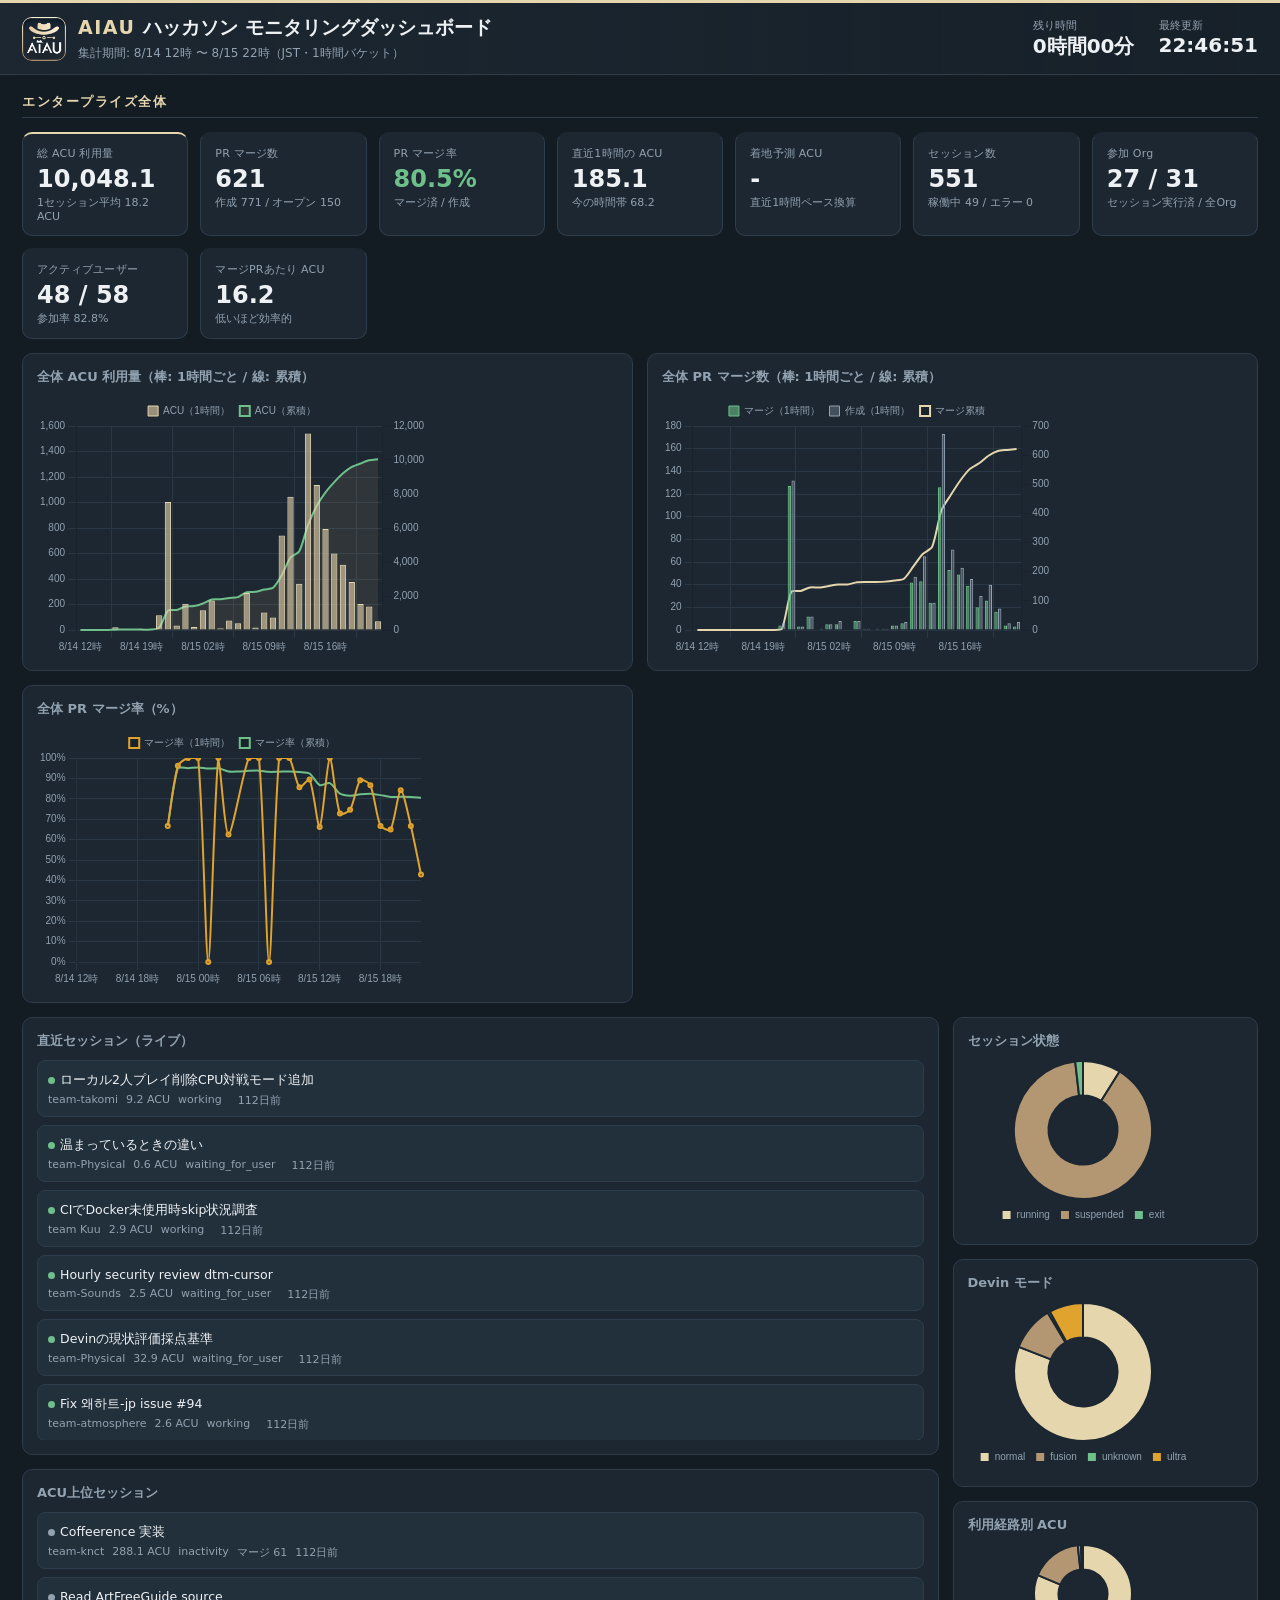
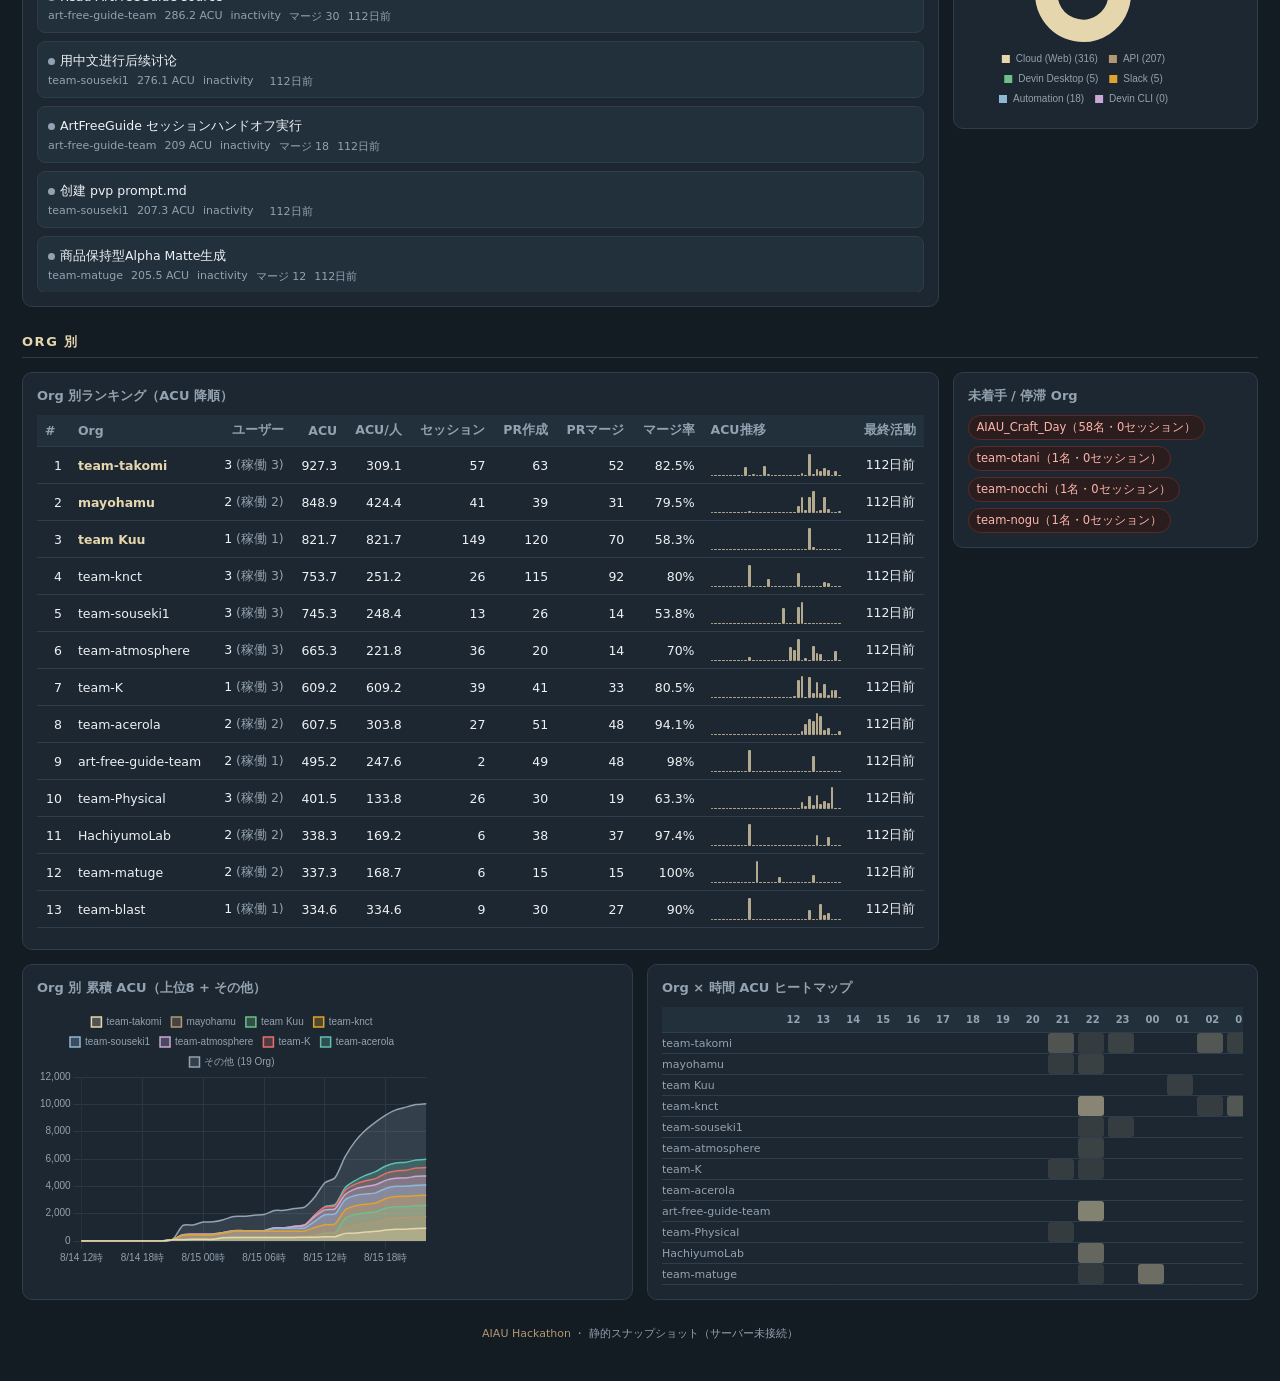
==== commit 9ae8eb14: "グラフの時間軸を現在時刻まで延長" ====
--- a/dashboard.html
+++ b/dashboard.html
@@ -285,7 +285,7 @@
 
 </script>
 <script>
-window.EMBEDDED_DATA = {"generated_at": 1786775675, "hours": [1786690800, 1786694400, 1786698000, 1786701600, 1786705200, 1786708800, 1786712400, 1786716000, 1786719600, 1786723200, 1786726800, 1786730400, 1786734000, 1786737600, 1786741200, 1786744800, 1786748400, 1786752000, 1786755600, 1786759200, 1786762800, 1786766400, 1786770000, 1786773600], "hackathon": {"start": null, "end": null, "remaining_seconds": null}, "collector": {"last_poll_at": 1786775665, "last_error": null, "poll_interval": 60}, "totals": {"acus": 4729.71, "sessions": 334, "active_sessions": 113, "error_sessions": 0, "prs_created": 416, "prs_merged": 251, "prs_open": 165, "merge_rate": 60.3, "orgs": 31, "active_orgs": 27, "users": 58, "active_users": 46, "activation_rate": 79.3, "acus_per_session": 14.16, "acus_per_merged_pr": 18.84}, "pace": {"acus_last_full_hour": 858.82, "acus_current_hour": 139.85, "projected_total_acus": null}, "hourly": [{"hour": 1786690800, "acus": 21.19, "acus_cum": 21.19, "prs_created": 0, "prs_merged": 0, "prs_created_cum": 0, "prs_merged_cum": 0, "merge_rate": null, "merge_rate_cum": null, "sessions": 1}, {"hour": 1786694400, "acus": 1.0, "acus_cum": 22.18, "prs_created": 0, "prs_merged": 0, "prs_created_cum": 0, "prs_merged_cum": 0, "merge_rate": null, "merge_rate_cum": null, "sessions": 1}, {"hour": 1786698000, "acus": 0.0, "acus_cum": 22.18, "prs_created": 0, "prs_merged": 0, "prs_created_cum": 0, "prs_merged_cum": 0, "merge_rate": null, "merge_rate_cum": null, "sessions": 0}, {"hour": 1786701600, "acus": 0.8, "acus_cum": 22.98, "prs_created": 0, "prs_merged": 0, "prs_created_cum": 0, "prs_merged_cum": 0, "merge_rate": null, "merge_rate_cum": null, "sessions": 1}, {"hour": 1786705200, "acus": 0.0, "acus_cum": 22.98, "prs_created": 0, "prs_merged": 0, "prs_created_cum": 0, "prs_merged_cum": 0, "merge_rate": null, "merge_rate_cum": null, "sessions": 0}, {"hour": 1786708800, "acus": 115.62, "acus_cum": 138.6, "prs_created": 6, "prs_merged": 4, "prs_created_cum": 6, "prs_merged_cum": 4, "merge_rate": 66.7, "merge_rate_cum": 66.7, "sessions": 9}, {"hour": 1786712400, "acus": 914.88, "acus_cum": 1053.48, "prs_created": 112, "prs_merged": 105, "prs_created_cum": 118, "prs_merged_cum": 109, "merge_rate": 93.8, "merge_rate_cum": 92.4, "sessions": 16}, {"hour": 1786716000, "acus": 35.23, "acus_cum": 1088.71, "prs_created": 3, "prs_merged": 3, "prs_created_cum": 121, "prs_merged_cum": 112, "merge_rate": 100.0, "merge_rate_cum": 92.6, "sessions": 6}, {"hour": 1786719600, "acus": 205.44, "acus_cum": 1294.16, "prs_created": 12, "prs_merged": 12, "prs_created_cum": 133, "prs_merged_cum": 124, "merge_rate": 100.0, "merge_rate_cum": 93.2, "sessions": 1}, {"hour": 1786723200, "acus": 24.2, "acus_cum": 1318.35, "prs_created": 1, "prs_merged": 0, "prs_created_cum": 134, "prs_merged_cum": 124, "merge_rate": 0.0, "merge_rate_cum": 92.5, "sessions": 5}, {"hour": 1786726800, "acus": 155.47, "acus_cum": 1473.83, "prs_created": 5, "prs_merged": 5, "prs_created_cum": 139, "prs_merged_cum": 129, "merge_rate": 100.0, "merge_rate_cum": 92.8, "sessions": 7}, {"hour": 1786730400, "acus": 177.69, "acus_cum": 1651.52, "prs_created": 7, "prs_merged": 4, "prs_created_cum": 146, "prs_merged_cum": 133, "merge_rate": 57.1, "merge_rate_cum": 91.1, "sessions": 5}, {"hour": 1786734000, "acus": 13.81, "acus_cum": 1665.33, "prs_created": 0, "prs_merged": 0, "prs_created_cum": 146, "prs_merged_cum": 133, "merge_rate": null, "merge_rate_cum": 91.1, "sessions": 1}, {"hour": 1786737600, "acus": 75.19, "acus_cum": 1740.52, "prs_created": 8, "prs_merged": 8, "prs_created_cum": 154, "prs_merged_cum": 141, "merge_rate": 100.0, "merge_rate_cum": 91.6, "sessions": 1}, {"hour": 1786741200, "acus": 52.66, "acus_cum": 1793.18, "prs_created": 1, "prs_merged": 1, "prs_created_cum": 155, "prs_merged_cum": 142, "merge_rate": 100.0, "merge_rate_cum": 91.6, "sessions": 1}, {"hour": 1786744800, "acus": 221.08, "acus_cum": 2014.26, "prs_created": 1, "prs_merged": 0, "prs_created_cum": 156, "prs_merged_cum": 142, "merge_rate": 0.0, "merge_rate_cum": 91.0, "sessions": 2}, {"hour": 1786748400, "acus": 20.36, "acus_cum": 2034.62, "prs_created": 1, "prs_merged": 0, "prs_created_cum": 157, "prs_merged_cum": 142, "merge_rate": 0.0, "merge_rate_cum": 90.4, "sessions": 2}, {"hour": 1786752000, "acus": 117.8, "acus_cum": 2152.42, "prs_created": 3, "prs_merged": 3, "prs_created_cum": 160, "prs_merged_cum": 145, "merge_rate": 100.0, "merge_rate_cum": 90.6, "sessions": 9}, {"hour": 1786755600, "acus": 83.28, "acus_cum": 2235.7, "prs_created": 6, "prs_merged": 6, "prs_created_cum": 166, "prs_merged_cum": 151, "merge_rate": 100.0, "merge_rate_cum": 91.0, "sessions": 9}, {"hour": 1786759200, "acus": 494.19, "acus_cum": 2729.89, "prs_created": 21, "prs_merged": 16, "prs_created_cum": 187, "prs_merged_cum": 167, "merge_rate": 76.2, "merge_rate_cum": 89.3, "sessions": 15}, {"hour": 1786762800, "acus": 707.9, "acus_cum": 3437.78, "prs_created": 51, "prs_merged": 32, "prs_created_cum": 238, "prs_merged_cum": 199, "merge_rate": 62.7, "merge_rate_cum": 83.6, "sessions": 42}, {"hour": 1786766400, "acus": 293.25, "acus_cum": 3731.04, "prs_created": 21, "prs_merged": 15, "prs_created_cum": 259, "prs_merged_cum": 214, "merge_rate": 71.4, "merge_rate_cum": 82.6, "sessions": 25}, {"hour": 1786770000, "acus": 858.82, "acus_cum": 4589.85, "prs_created": 139, "prs_merged": 37, "prs_created_cum": 398, "prs_merged_cum": 251, "merge_rate": 26.6, "merge_rate_cum": 63.1, "sessions": 147}, {"hour": 1786773600, "acus": 139.85, "acus_cum": 4729.71, "prs_created": 18, "prs_merged": 0, "prs_created_cum": 416, "prs_merged_cum": 251, "merge_rate": 0.0, "merge_rate_cum": 60.3, "sessions": 28}], "orgs": [{"org_id": "org-747cb43fb0fc4a84a8ddd65ef89a57aa", "name": "team-knct", "user_count": 3, "acus": 489.04, "sessions": 8, "active_users": 3, "prs_created": 63, "prs_merged": 58, "last_activity": 1786773858, "hourly_acus": [0.0, 0.0, 0.0, 0.0, 0.0, 0.0, 236.5, 0.0, 0.0, 0.0, 5.85, 111.95, 0.0, 0.0, 0.0, 0.0, 0.0, 0.0, 0.0, 115.19, 0.0, 19.55, 0.0, 0.0], "rank": 1, "merge_rate": 92.1, "acus_per_user": 163.01, "prs_merged_per_user": 19.33}, {"org_id": "org-c256a598b6734b58914206ce96526004", "name": "team Kuu", "user_count": 1, "acus": 456.47, "sessions": 139, "active_users": 1, "prs_created": 111, "prs_merged": 16, "last_activity": 1786775664, "hourly_acus": [0.0, 0.0, 0.0, 0.0, 0.0, 0.0, 0.0, 0.0, 0.0, 16.52, 0.0, 0.0, 0.0, 0.0, 0.0, 0.0, 0.0, 0.0, 0.0, 0.0, 20.05, 6.54, 376.23, 37.12], "rank": 2, "merge_rate": 14.4, "acus_per_user": 456.47, "prs_merged_per_user": 16.0}, {"org_id": "org-f8cb4f3144334ad6ac54dd9a82658cb4", "name": "team-takomi", "user_count": 3, "acus": 398.35, "sessions": 23, "active_users": 3, "prs_created": 24, "prs_merged": 16, "last_activity": 1786775422, "hourly_acus": [0.0, 0.0, 0.0, 0.0, 0.0, 97.64, 1.27, 24.74, 0.0, 0.0, 113.24, 18.59, 0.0, 0.0, 0.0, 0.0, 0.0, 9.67, 4.09, 8.08, 34.87, 4.82, 81.33, 0.0], "rank": 3, "merge_rate": 66.7, "acus_per_user": 132.78, "prs_merged_per_user": 5.33}, {"org_id": "org-1f38e80d0c434e16a26f6cd454512f26", "name": "mayohamu", "user_count": 2, "acus": 336.45, "sessions": 15, "active_users": 2, "prs_created": 17, "prs_merged": 7, "last_activity": 1786775631, "hourly_acus": [0.0, 0.0, 0.0, 0.0, 0.0, 0.54, 20.97, 0.0, 0.0, 0.0, 0.0, 0.0, 0.0, 0.0, 0.0, 0.0, 0.0, 0.0, 0.0, 61.91, 142.14, 27.0, 61.68, 22.21], "rank": 4, "merge_rate": 41.2, "acus_per_user": 168.22, "prs_merged_per_user": 3.5}, {"org_id": "org-5e5d0e8a97e546a2970a957d267ac283", "name": "team-souseki1", "user_count": 3, "acus": 333.71, "sessions": 12, "active_users": 3, "prs_created": 7, "prs_merged": 1, "last_activity": 1786775620, "hourly_acus": [0.0, 0.0, 0.0, 0.0, 0.0, 0.0, 3.4, 6.1, 0.0, 0.0, 0.0, 0.0, 0.0, 0.0, 0.0, 138.91, 0.0, 0.0, 4.38, 92.19, 75.01, 0.0, 13.72, 0.0], "rank": 5, "merge_rate": 14.3, "acus_per_user": 111.24, "prs_merged_per_user": 0.33}, {"org_id": "org-af04f63b9e0f46f5ac153338a51c2ae4", "name": "team-atmosphere", "user_count": 3, "acus": 320.89, "sessions": 18, "active_users": 2, "prs_created": 12, "prs_merged": 7, "last_activity": 1786775570, "hourly_acus": [0.0, 0.0, 0.0, 0.0, 0.0, 0.0, 26.05, 0.0, 0.0, 0.0, 0.0, 0.0, 0.0, 0.0, 0.0, 0.0, 0.0, 79.84, 63.64, 121.57, 0.0, 23.8, 1.69, 4.29], "rank": 6, "merge_rate": 58.3, "acus_per_user": 106.96, "prs_merged_per_user": 2.33}, {"org_id": "org-a8b2fb11e63f471caa4dfdc92a9591b2", "name": "art-free-guide-team", "user_count": 2, "acus": 301.89, "sessions": 2, "active_users": 1, "prs_created": 31, "prs_merged": 29, "last_activity": 1786775495, "hourly_acus": [0.0, 0.0, 0.0, 0.0, 0.0, 0.0, 285.69, 0.0, 0.0, 0.0, 0.0, 0.0, 0.0, 0.0, 0.0, 0.0, 0.0, 0.0, 0.0, 0.0, 0.0, 0.0, 0.0, 16.19], "rank": 7, "merge_rate": 93.5, "acus_per_user": 150.94, "prs_merged_per_user": 14.5}, {"org_id": "org-0a628f99c4074829856f32d232397f4e", "name": "team-K", "user_count": 1, "acus": 292.91, "sessions": 20, "active_users": 3, "prs_created": 19, "prs_merged": 10, "last_activity": 1786775651, "hourly_acus": [0.0, 0.0, 0.0, 0.0, 0.0, 6.15, 0.8, 0.0, 0.0, 0.0, 0.0, 0.0, 0.0, 0.0, 0.0, 0.0, 0.0, 0.0, 11.16, 83.4, 90.35, 0.0, 93.37, 7.67], "rank": 8, "merge_rate": 52.6, "acus_per_user": 292.91, "prs_merged_per_user": 10.0}, {"org_id": "org-10b11d2cd5e547b4b3e1bbcc900bf57b", "name": "team-matuge", "user_count": 2, "acus": 268.62, "sessions": 5, "active_users": 2, "prs_created": 13, "prs_merged": 13, "last_activity": 1786775207, "hourly_acus": [0.0, 0.0, 0.0, 0.0, 0.0, 0.0, 0.6, 0.0, 205.44, 0.0, 0.0, 0.0, 0.0, 0.0, 52.66, 0.0, 0.0, 0.0, 0.0, 0.0, 0.0, 0.0, 0.0, 9.91], "rank": 9, "merge_rate": 100.0, "acus_per_user": 134.31, "prs_merged_per_user": 6.5}, {"org_id": "org-b6e9518e8f134091accd1630a47ef36b", "name": "team morimoli", "user_count": 1, "acus": 198.15, "sessions": 5, "active_users": 1, "prs_created": 31, "prs_merged": 30, "last_activity": 1786775115, "hourly_acus": [0.0, 0.0, 0.0, 0.0, 0.0, 0.0, 54.18, 0.0, 0.0, 0.0, 0.0, 0.0, 0.0, 75.19, 0.0, 0.0, 0.0, 0.0, 0.0, 11.84, 41.59, 0.0, 15.35, 0.0], "rank": 10, "merge_rate": 96.8, "acus_per_user": 198.15, "prs_merged_per_user": 30.0}, {"org_id": "org-7a7edc4dcef44ecb987ef5cb6dea627d", "name": "team-acerola", "user_count": 2, "acus": 181.22, "sessions": 8, "active_users": 2, "prs_created": 15, "prs_merged": 14, "last_activity": 1786775385, "hourly_acus": [0.0, 0.0, 0.0, 0.0, 0.0, 0.0, 0.0, 0.0, 0.0, 0.0, 0.0, 0.0, 0.0, 0.0, 0.0, 0.0, 0.0, 0.0, 0.0, 0.0, 24.7, 64.67, 91.86, 0.0], "rank": 11, "merge_rate": 93.3, "acus_per_user": 90.61, "prs_merged_per_user": 7.0}, {"org_id": "org-e2fbe8c83e9546368e3abcb097137f92", "name": "HachiyumoLab", "user_count": 2, "acus": 159.38, "sessions": 3, "active_users": 2, "prs_created": 12, "prs_merged": 10, "last_activity": 1786775602, "hourly_acus": [0.0, 0.0, 0.0, 0.0, 0.0, 0.0, 157.17, 0.0, 0.0, 0.0, 0.0, 0.0, 0.0, 0.0, 0.0, 0.0, 0.0, 0.0, 0.0, 0.0, 0.0, 0.0, 2.21, 0.0], "rank": 12, "merge_rate": 83.3, "acus_per_user": 79.69, "prs_merged_per_user": 5.0}, {"org_id": "org-082bcdaeb76840998c5d3484a10646ab", "name": "team-blast", "user_count": 1, "acus": 125.22, "sessions": 3, "active_users": 1, "prs_created": 13, "prs_merged": 12, "last_activity": 1786775586, "hourly_acus": [0.0, 0.0, 0.0, 0.0, 0.0, 0.0, 120.23, 0.0, 0.0, 0.0, 0.0, 0.0, 0.0, 0.0, 0.0, 0.0, 0.0, 1.08, 0.0, 0.0, 0.0, 0.0, 3.91, 0.0], "rank": 13, "merge_rate": 92.3, "acus_per_user": 125.22, "prs_merged_per_user": 12.0}, {"org_id": "org-43faecb58c8b49f2917aa9b4f5d83ff6", "name": "team-Physical", "user_count": 3, "acus": 102.44, "sessions": 12, "active_users": 2, "prs_created": 12, "prs_merged": 5, "last_activity": 1786775623, "hourly_acus": [0.0, 0.0, 0.0, 0.0, 0.0, 0.51, 0.0, 0.0, 0.0, 0.0, 0.0, 0.0, 0.0, 0.0, 0.0, 0.0, 0.0, 0.0, 0.0, 0.0, 28.18, 14.57, 50.67, 8.51], "rank": 14, "merge_rate": 41.7, "acus_per_user": 34.15, "prs_merged_per_user": 1.67}, {"org_id": "org-e0c7f257fa724c23b16dfd8435ddd0e9", "name": "team-mae", "user_count": 2, "acus": 99.53, "sessions": 7, "active_users": 1, "prs_created": 2, "prs_merged": 2, "last_activity": 1786775583, "hourly_acus": [0.0, 0.0, 0.0, 0.0, 0.0, 0.0, 0.0, 0.0, 0.0, 0.0, 36.38, 45.05, 13.81, 0.0, 0.0, 0.0, 0.0, 0.0, 0.0, 0.0, 0.0, 0.0, 0.0, 4.29], "rank": 15, "merge_rate": 100.0, "acus_per_user": 49.77, "prs_merged_per_user": 1.0}, {"org_id": "org-7d22008d74934987b6ecebd4c5d75861", "name": "team-Salaryneko", "user_count": 4, "acus": 95.71, "sessions": 1, "active_users": 1, "prs_created": 0, "prs_merged": 0, "last_activity": 1786772378, "hourly_acus": [0.0, 0.0, 0.0, 0.0, 0.0, 0.0, 0.0, 0.0, 0.0, 0.0, 0.0, 0.0, 0.0, 0.0, 0.0, 0.0, 0.0, 0.0, 0.0, 0.0, 95.71, 0.0, 0.0, 0.0], "rank": 16, "merge_rate": null, "acus_per_user": 23.93, "prs_merged_per_user": 0.0}, {"org_id": "org-bd2bc783136846d5987f3e2d0411a2b2", "name": "team-team", "user_count": 3, "acus": 93.08, "sessions": 8, "active_users": 3, "prs_created": 9, "prs_merged": 6, "last_activity": 1786775551, "hourly_acus": [0.0, 0.0, 0.0, 0.0, 0.0, 0.0, 0.0, 0.0, 0.0, 0.0, 0.0, 0.0, 0.0, 0.0, 0.0, 0.0, 0.0, 0.0, 0.0, 0.0, 28.18, 46.55, 18.35, 0.0], "rank": 17, "merge_rate": 66.7, "acus_per_user": 31.03, "prs_merged_per_user": 2.0}, {"org_id": "org-8ef59d3920024555ac58e22b44043e8a", "name": "team-cosme", "user_count": 2, "acus": 91.49, "sessions": 6, "active_users": 2, "prs_created": 3, "prs_merged": 1, "last_activity": 1786775611, "hourly_acus": [0.0, 0.0, 0.0, 0.0, 0.0, 0.0, 1.68, 0.0, 0.0, 7.67, 0.0, 0.0, 0.0, 0.0, 0.0, 0.0, 0.0, 0.0, 0.0, 0.0, 60.79, 0.92, 0.0, 20.43], "rank": 18, "merge_rate": 33.3, "acus_per_user": 45.74, "prs_merged_per_user": 0.5}, {"org_id": "org-09701865069f4f8e9dd1aa85b74c4bc4", "name": "Melon25", "user_count": 2, "acus": 83.12, "sessions": 3, "active_users": 1, "prs_created": 9, "prs_merged": 8, "last_activity": 1786775329, "hourly_acus": [0.0, 0.0, 0.0, 0.0, 0.0, 0.0, 0.0, 0.0, 0.0, 0.0, 0.0, 0.0, 0.0, 0.0, 0.0, 0.0, 0.0, 0.0, 0.0, 0.0, 44.1, 0.0, 39.03, 0.0], "rank": 19, "merge_rate": 88.9, "acus_per_user": 41.56, "prs_merged_per_user": 4.0}, {"org_id": "org-0d8e1b9e4ca74ea18317532b86a13276", "name": "team-kei", "user_count": 1, "acus": 82.17, "sessions": 1, "active_users": 1, "prs_created": 1, "prs_merged": 0, "last_activity": 1786774044, "hourly_acus": [0.0, 0.0, 0.0, 0.0, 0.0, 0.0, 0.0, 0.0, 0.0, 0.0, 0.0, 0.0, 0.0, 0.0, 0.0, 82.17, 0.0, 0.0, 0.0, 0.0, 0.0, 0.0, 0.0, 0.0], "rank": 20, "merge_rate": 0.0, "acus_per_user": 82.17, "prs_merged_per_user": 0.0}, {"org_id": "org-78e896bafd704cb49835d13bbb2962a2", "name": "team-ss", "user_count": 1, "acus": 80.9, "sessions": 1, "active_users": 1, "prs_created": 1, "prs_merged": 0, "last_activity": 1786773687, "hourly_acus": [0.0, 0.0, 0.0, 0.0, 0.0, 0.0, 0.0, 0.0, 0.0, 0.0, 0.0, 0.0, 0.0, 0.0, 0.0, 0.0, 0.0, 0.0, 0.0, 0.0, 0.0, 80.9, 0.0, 0.0], "rank": 21, "merge_rate": 0.0, "acus_per_user": 80.9, "prs_merged_per_user": 0.0}, {"org_id": "org-71d3913080c04c4d91ec8369dfaff1a1", "name": "akira_org", "user_count": 1, "acus": 55.98, "sessions": 12, "active_users": 1, "prs_created": 0, "prs_merged": 0, "last_activity": 1786772911, "hourly_acus": [21.19, 1.0, 0.0, 0.8, 0.0, 7.61, 0.0, 0.0, 0.0, 0.0, 0.0, 0.0, 0.0, 0.0, 0.0, 0.0, 0.0, 20.25, 0.0, 0.0, 0.0, 3.93, 1.21, 0.0], "rank": 22, "merge_rate": null, "acus_per_user": 55.98, "prs_merged_per_user": 0.0}, {"org_id": "org-46d7fe5c466d438aadc6625c7912768c", "name": "team-OISINT", "user_count": 3, "acus": 38.11, "sessions": 8, "active_users": 2, "prs_created": 4, "prs_merged": 1, "last_activity": 1786766944, "hourly_acus": [0.0, 0.0, 0.0, 0.0, 0.0, 0.0, 2.65, 1.4, 0.0, 0.0, 0.0, 2.1, 0.0, 0.0, 0.0, 0.0, 19.83, 6.96, 0.0, 0.0, 5.17, 0.0, 0.0, 0.0], "rank": 23, "merge_rate": 25.0, "acus_per_user": 12.7, "prs_merged_per_user": 0.33}, {"org_id": "org-693ebe22ed5644af96a6ced2f76c23cd", "name": "team-Sora", "user_count": 3, "acus": 18.06, "sessions": 5, "active_users": 2, "prs_created": 6, "prs_merged": 5, "last_activity": 1786775660, "hourly_acus": [0.0, 0.0, 0.0, 0.0, 0.0, 0.0, 0.0, 2.99, 0.0, 0.0, 0.0, 0.0, 0.0, 0.0, 0.0, 0.0, 0.53, 0.0, 0.0, 0.0, 0.0, 0.0, 6.26, 8.26], "rank": 24, "merge_rate": 83.3, "acus_per_user": 6.02, "prs_merged_per_user": 1.67}, {"org_id": "org-39c8d4f5eab84155a03f53eb4ac55228", "name": "team-dekoboko", "user_count": 2, "acus": 15.03, "sessions": 1, "active_users": 1, "prs_created": 0, "prs_merged": 0, "last_activity": 1786775104, "hourly_acus": [0.0, 0.0, 0.0, 0.0, 0.0, 0.0, 0.0, 0.0, 0.0, 0.0, 0.0, 0.0, 0.0, 0.0, 0.0, 0.0, 0.0, 0.0, 0.0, 0.0, 15.03, 0.0, 0.0, 0.0], "rank": 25, "merge_rate": null, "acus_per_user": 7.51, "prs_merged_per_user": 0.0}, {"org_id": "org-0ca2ff3ef75b4c83980cc337b6a46700", "name": "team-Sounds", "user_count": 1, "acus": 8.74, "sessions": 6, "active_users": 2, "prs_created": 0, "prs_merged": 0, "last_activity": 1786775493, "hourly_acus": [0.0, 0.0, 0.0, 0.0, 0.0, 3.17, 3.69, 0.0, 0.0, 0.0, 0.0, 0.0, 0.0, 0.0, 0.0, 0.0, 0.0, 0.0, 0.0, 0.0, 0.0, 0.0, 0.92, 0.96], "rank": 26, "merge_rate": null, "acus_per_user": 8.74, "prs_merged_per_user": 0.0}, {"org_id": "org-5fd874b1e88f4559b6d88dddc420f6a2", "name": "azu_delivery", "user_count": 1, "acus": 3.07, "sessions": 2, "active_users": 1, "prs_created": 1, "prs_merged": 0, "last_activity": 1786773047, "hourly_acus": [0.0, 0.0, 0.0, 0.0, 0.0, 0.0, 0.0, 0.0, 0.0, 0.0, 0.0, 0.0, 0.0, 0.0, 0.0, 0.0, 0.0, 0.0, 0.0, 0.0, 2.04, 0.0, 1.04, 0.0], "rank": 27, "merge_rate": 0.0, "acus_per_user": 3.07, "prs_merged_per_user": 0.0}, {"org_id": "org-3b8fc61d602c401a99e1193dc38cc3d5", "name": "AIAU_Craft_Day", "user_count": 58, "acus": 0.0, "sessions": 0, "active_users": 0, "prs_created": 0, "prs_merged": 0, "last_activity": null, "hourly_acus": [0.0, 0.0, 0.0, 0.0, 0.0, 0.0, 0.0, 0.0, 0.0, 0.0, 0.0, 0.0, 0.0, 0.0, 0.0, 0.0, 0.0, 0.0, 0.0, 0.0, 0.0, 0.0, 0.0, 0.0], "rank": 28, "merge_rate": null, "acus_per_user": 0.0, "prs_merged_per_user": 0.0}, {"org_id": "org-cf8b76c5875d4913aa121988354efdc6", "name": "team-otani", "user_count": 1, "acus": 0.0, "sessions": 0, "active_users": 0, "prs_created": 0, "prs_merged": 0, "last_activity": null, "hourly_acus": [0.0, 0.0, 0.0, 0.0, 0.0, 0.0, 0.0, 0.0, 0.0, 0.0, 0.0, 0.0, 0.0, 0.0, 0.0, 0.0, 0.0, 0.0, 0.0, 0.0, 0.0, 0.0, 0.0, 0.0], "rank": 29, "merge_rate": null, "acus_per_user": 0.0, "prs_merged_per_user": 0.0}, {"org_id": "org-e5887ab3f83a4ceca13b57ad936e0cda", "name": "team-nocchi", "user_count": 1, "acus": 0.0, "sessions": 0, "active_users": 0, "prs_created": 0, "prs_merged": 0, "last_activity": null, "hourly_acus": [0.0, 0.0, 0.0, 0.0, 0.0, 0.0, 0.0, 0.0, 0.0, 0.0, 0.0, 0.0, 0.0, 0.0, 0.0, 0.0, 0.0, 0.0, 0.0, 0.0, 0.0, 0.0, 0.0, 0.0], "rank": 30, "merge_rate": null, "acus_per_user": 0.0, "prs_merged_per_user": 0.0}, {"org_id": "org-58e61c57e901480c836d5096d09ee05b", "name": "team-nogu", "user_count": 1, "acus": 0.0, "sessions": 0, "active_users": 0, "prs_created": 0, "prs_merged": 0, "last_activity": null, "hourly_acus": [0.0, 0.0, 0.0, 0.0, 0.0, 0.0, 0.0, 0.0, 0.0, 0.0, 0.0, 0.0, 0.0, 0.0, 0.0, 0.0, 0.0, 0.0, 0.0, 0.0, 0.0, 0.0, 0.0, 0.0], "rank": 31, "merge_rate": null, "acus_per_user": 0.0, "prs_merged_per_user": 0.0}], "idle_orgs": [{"org_id": "org-3b8fc61d602c401a99e1193dc38cc3d5", "name": "AIAU_Craft_Day", "user_count": 58}, {"org_id": "org-cf8b76c5875d4913aa121988354efdc6", "name": "team-otani", "user_count": 1}, {"org_id": "org-e5887ab3f83a4ceca13b57ad936e0cda", "name": "team-nocchi", "user_count": 1}, {"org_id": "org-58e61c57e901480c836d5096d09ee05b", "name": "team-nogu", "user_count": 1}], "statuses": {"running": 113, "suspended": 211, "exit": 10}, "modes": {"normal": 286, "fusion": 4, "ultra": 44}, "origins": [{"origin": "webapp", "label": "Cloud (Web)", "sessions": 178, "acus": 3977.39}, {"origin": "api", "label": "API", "sessions": 147, "acus": 696.15}, {"origin": "slack", "label": "Slack", "sessions": 5, "acus": 28.1}, {"origin": "desktop", "label": "Devin Desktop", "sessions": 2, "acus": 26.19}, {"origin": "automation", "label": "Automation", "sessions": 2, "acus": 1.88}, {"origin": "cli", "label": "Devin CLI", "sessions": 0, "acus": 0.0}], "heatmap": {"orgs": [{"name": "team-knct", "values": [0.0, 0.0, 0.0, 0.0, 0.0, 0.0, 236.5, 0.0, 0.0, 0.0, 5.85, 111.95, 0.0, 0.0, 0.0, 0.0, 0.0, 0.0, 0.0, 115.19, 0.0, 19.55, 0.0, 0.0]}, {"name": "team Kuu", "values": [0.0, 0.0, 0.0, 0.0, 0.0, 0.0, 0.0, 0.0, 0.0, 16.52, 0.0, 0.0, 0.0, 0.0, 0.0, 0.0, 0.0, 0.0, 0.0, 0.0, 20.05, 6.54, 376.23, 37.12]}, {"name": "team-takomi", "values": [0.0, 0.0, 0.0, 0.0, 0.0, 97.64, 1.27, 24.74, 0.0, 0.0, 113.24, 18.59, 0.0, 0.0, 0.0, 0.0, 0.0, 9.67, 4.09, 8.08, 34.87, 4.82, 81.33, 0.0]}, {"name": "mayohamu", "values": [0.0, 0.0, 0.0, 0.0, 0.0, 0.54, 20.97, 0.0, 0.0, 0.0, 0.0, 0.0, 0.0, 0.0, 0.0, 0.0, 0.0, 0.0, 0.0, 61.91, 142.14, 27.0, 61.68, 22.21]}, {"name": "team-souseki1", "values": [0.0, 0.0, 0.0, 0.0, 0.0, 0.0, 3.4, 6.1, 0.0, 0.0, 0.0, 0.0, 0.0, 0.0, 0.0, 138.91, 0.0, 0.0, 4.38, 92.19, 75.01, 0.0, 13.72, 0.0]}, {"name": "team-atmosphere", "values": [0.0, 0.0, 0.0, 0.0, 0.0, 0.0, 26.05, 0.0, 0.0, 0.0, 0.0, 0.0, 0.0, 0.0, 0.0, 0.0, 0.0, 79.84, 63.64, 121.57, 0.0, 23.8, 1.69, 4.29]}, {"name": "art-free-guide-team", "values": [0.0, 0.0, 0.0, 0.0, 0.0, 0.0, 285.69, 0.0, 0.0, 0.0, 0.0, 0.0, 0.0, 0.0, 0.0, 0.0, 0.0, 0.0, 0.0, 0.0, 0.0, 0.0, 0.0, 16.19]}, {"name": "team-K", "values": [0.0, 0.0, 0.0, 0.0, 0.0, 6.15, 0.8, 0.0, 0.0, 0.0, 0.0, 0.0, 0.0, 0.0, 0.0, 0.0, 0.0, 0.0, 11.16, 83.4, 90.35, 0.0, 93.37, 7.67]}, {"name": "team-matuge", "values": [0.0, 0.0, 0.0, 0.0, 0.0, 0.0, 0.6, 0.0, 205.44, 0.0, 0.0, 0.0, 0.0, 0.0, 52.66, 0.0, 0.0, 0.0, 0.0, 0.0, 0.0, 0.0, 0.0, 9.91]}, {"name": "team morimoli", "values": [0.0, 0.0, 0.0, 0.0, 0.0, 0.0, 54.18, 0.0, 0.0, 0.0, 0.0, 0.0, 0.0, 75.19, 0.0, 0.0, 0.0, 0.0, 0.0, 11.84, 41.59, 0.0, 15.35, 0.0]}, {"name": "team-acerola", "values": [0.0, 0.0, 0.0, 0.0, 0.0, 0.0, 0.0, 0.0, 0.0, 0.0, 0.0, 0.0, 0.0, 0.0, 0.0, 0.0, 0.0, 0.0, 0.0, 0.0, 24.7, 64.67, 91.86, 0.0]}, {"name": "HachiyumoLab", "values": [0.0, 0.0, 0.0, 0.0, 0.0, 0.0, 157.17, 0.0, 0.0, 0.0, 0.0, 0.0, 0.0, 0.0, 0.0, 0.0, 0.0, 0.0, 0.0, 0.0, 0.0, 0.0, 2.21, 0.0]}]}, "recent_sessions": [{"session_id": "a9f73cd2294f4857b999b7a864f41fd9", "org_name": "team Kuu", "title": "E2E B-7-1: タブ切替（ホーム↔記録↔交換）", "url": "https://aiau.devinenterprise.com/sessions/a9f73cd2294f4857b999b7a864f41fd9", "status": "suspended", "status_detail": "inactivity", "devin_mode": "normal", "acus": 2.68, "updated_at": 1786775664, "prs_merged": 0}, {"session_id": "8ffa4fd6ab5b427e8cadf25b4da1b995", "org_name": "team-Sora", "title": "mainブランチ最新化 モックアップ作成", "url": "https://aiau.devinenterprise.com/sessions/8ffa4fd6ab5b427e8cadf25b4da1b995", "status": "running", "status_detail": "working", "devin_mode": "fusion", "acus": 7.84, "updated_at": 1786775660, "prs_merged": 0}, {"session_id": "c68aca021b7b4935b899b4f5b6a543d3", "org_name": "team-K", "title": "D10: web header, sticky nav, settlement polish, receipt thumbs", "url": "https://aiau.devinenterprise.com/sessions/c68aca021b7b4935b899b4f5b6a543d3", "status": "running", "status_detail": "working", "devin_mode": "normal", "acus": 31.38, "updated_at": 1786775651, "prs_merged": 1}, {"session_id": "f86b6bc243764b60a1f9e23e96313933", "org_name": "mayohamu", "title": "ドパガキ矯正ツール作成", "url": "https://aiau.devinenterprise.com/sessions/f86b6bc243764b60a1f9e23e96313933", "status": "running", "status_detail": "waiting_for_user", "devin_mode": "normal", "acus": 31.53, "updated_at": 1786775631, "prs_merged": 0}, {"session_id": "10177c22f26446a79c7048c60de43dbf", "org_name": "team-K", "title": "D14: core budget (fx, split modes, summary, csv)", "url": "https://aiau.devinenterprise.com/sessions/10177c22f26446a79c7048c60de43dbf", "status": "running", "status_detail": "waiting_for_user", "devin_mode": "normal", "acus": 2.72, "updated_at": 1786775626, "prs_merged": 0}, {"session_id": "726b260590bd4a35944a5cc1d146c989", "org_name": "team-Physical", "title": "設計ドキュメント作成", "url": "https://aiau.devinenterprise.com/sessions/726b260590bd4a35944a5cc1d146c989", "status": "running", "status_detail": "working", "devin_mode": "fusion", "acus": 34.99, "updated_at": 1786775623, "prs_merged": 0}, {"session_id": "da66f4c0a9664e22b2abd383b5e249d3", "org_name": "team-souseki1", "title": "分析navitime geocoding API接口数据", "url": "https://aiau.devinenterprise.com/sessions/da66f4c0a9664e22b2abd383b5e249d3", "status": "running", "status_detail": "waiting_for_user", "devin_mode": "ultra", "acus": 85.48, "updated_at": 1786775620, "prs_merged": 1}, {"session_id": "37cb9e6fce28422d927d715d0edf1c2b", "org_name": "team-souseki1", "title": "创建 pvp prompt.md", "url": "https://aiau.devinenterprise.com/sessions/37cb9e6fce28422d927d715d0edf1c2b", "status": "running", "status_detail": "working", "devin_mode": "ultra", "acus": 138.91, "updated_at": 1786775615, "prs_merged": 0}, {"session_id": "4cb84570b9ea4f8c8170589b91060d90", "org_name": "team Kuu", "title": "E2E A-2-9: offer-postback は X-Forwarded-For を信用しない", "url": "https://aiau.devinenterprise.com/sessions/4cb84570b9ea4f8c8170589b91060d90", "status": "suspended", "status_detail": "inactivity", "devin_mode": "normal", "acus": 2.88, "updated_at": 1786775614, "prs_merged": 0}, {"session_id": "dd59e22ade50438ab654e6ff5f1bdbfa", "org_name": "team-cosme", "title": "AIっぽいUI脱却 Skill選定", "url": "https://aiau.devinenterprise.com/sessions/dd59e22ade50438ab654e6ff5f1bdbfa", "status": "running", "status_detail": "waiting_for_user", "devin_mode": "normal", "acus": 20.43, "updated_at": 1786775611, "prs_merged": 0}, {"session_id": "82fef7ca13ee4890af3cf303d64dee6a", "org_name": "HachiyumoLab", "title": "GemNotes GitHubプロジェクト確認", "url": "https://aiau.devinenterprise.com/sessions/82fef7ca13ee4890af3cf303d64dee6a", "status": "running", "status_detail": "waiting_for_user", "devin_mode": "normal", "acus": 157.17, "updated_at": 1786775602, "prs_merged": 10}, {"session_id": "156ea95de10f46ac89aaa581903c6a7a", "org_name": "team Kuu", "title": "E2E B-4-6: カレンダー表示", "url": "https://aiau.devinenterprise.com/sessions/156ea95de10f46ac89aaa581903c6a7a", "status": "suspended", "status_detail": "inactivity", "devin_mode": "normal", "acus": 2.46, "updated_at": 1786775591, "prs_merged": 0}, {"session_id": "582685fab7264e0886ee70fd68cb5c1f", "org_name": "team-blast", "title": "configリポジトリを参照してAIAU_dev用のAGENTS.mdルールを作成", "url": "https://aiau.devinenterprise.com/sessions/582685fab7264e0886ee70fd68cb5c1f", "status": "suspended", "status_detail": "inactivity", "devin_mode": "normal", "acus": 3.91, "updated_at": 1786775586, "prs_merged": 1}, {"session_id": "1810adf524a5416d990f3caa3c4d0db7", "org_name": "team-mae", "title": "Read .agents/skills/setup/SKILL.md", "url": "https://aiau.devinenterprise.com/sessions/1810adf524a5416d990f3caa3c4d0db7", "status": "running", "status_detail": "working", "devin_mode": "normal", "acus": 39.56, "updated_at": 1786775583, "prs_merged": 0}, {"session_id": "b7ad8e4cae1f4d4c9695def250cca3ce", "org_name": "team-mae", "title": "proto-3: 概念が顔・ものにちょっかいをかけるプロト", "url": "https://aiau.devinenterprise.com/sessions/b7ad8e4cae1f4d4c9695def250cca3ce", "status": "running", "status_detail": "working", "devin_mode": "normal", "acus": 1.83, "updated_at": 1786775579, "prs_merged": 0}, {"session_id": "1054c4702e104833baf492e853856c5e", "org_name": "team Kuu", "title": "E2E B-6-7: ユーザー ID 表示", "url": "https://aiau.devinenterprise.com/sessions/1054c4702e104833baf492e853856c5e", "status": "suspended", "status_detail": "inactivity", "devin_mode": "normal", "acus": 1.6, "updated_at": 1786775578, "prs_merged": 0}, {"session_id": "c99727d90ab44bc9b45a7cd2a70b7384", "org_name": "team-atmosphere", "title": "スマホWebビュー フロント実装", "url": "https://aiau.devinenterprise.com/sessions/c99727d90ab44bc9b45a7cd2a70b7384", "status": "running", "status_detail": "working", "devin_mode": "normal", "acus": 1.21, "updated_at": 1786775570, "prs_merged": 0}, {"session_id": "028f624187e7442ca6f79dea3bfee15a", "org_name": "team-atmosphere", "title": "[鳥羽] 購入後の追跡・リバランス・追加資金対応（購入プランの実追跡）", "url": "https://aiau.devinenterprise.com/sessions/028f624187e7442ca6f79dea3bfee15a", "status": "running", "status_detail": "waiting_for_user", "devin_mode": "normal", "acus": 59.48, "updated_at": 1786775556, "prs_merged": 0}, {"session_id": "0beb685afa1b4983b82a91ff6e8f399a", "org_name": "team-team", "title": "Review pasted attachment", "url": "https://aiau.devinenterprise.com/sessions/0beb685afa1b4983b82a91ff6e8f399a", "status": "suspended", "status_detail": "inactivity", "devin_mode": "normal", "acus": 21.74, "updated_at": 1786775551, "prs_merged": 3}, {"session_id": "f496d7c07dab4b469eeea1ea0e7ebbe5", "org_name": "team Kuu", "title": "E2E B-4-1: 当月に取引をシード", "url": "https://aiau.devinenterprise.com/sessions/f496d7c07dab4b469eeea1ea0e7ebbe5", "status": "suspended", "status_detail": "inactivity", "devin_mode": "normal", "acus": 2.18, "updated_at": 1786775543, "prs_merged": 0}, {"session_id": "f4472f185c6e4087b8f8cd6b896c06ea", "org_name": "team Kuu", "title": "E2E tests ケースリストアップ", "url": "https://aiau.devinenterprise.com/sessions/f4472f185c6e4087b8f8cd6b896c06ea", "status": "running", "status_detail": "waiting_for_user", "devin_mode": "normal", "acus": 37.66, "updated_at": 1786775520, "prs_merged": 0}, {"session_id": "1c8e7e3c5cbd400fbd0c9aa3a9bb8a47", "org_name": "team-Physical", "title": "Cloudflare Pages共有", "url": "https://aiau.devinenterprise.com/sessions/1c8e7e3c5cbd400fbd0c9aa3a9bb8a47", "status": "running", "status_detail": "waiting_for_user", "devin_mode": "normal", "acus": 2.6, "updated_at": 1786775511, "prs_merged": 0}, {"session_id": "7b59ddf9618b496698352f6e4d6ff676", "org_name": "team Kuu", "title": "KUU-253: ホーム画面: 獲得演出(ハプティクス+残高バウンス+紙吹雪)", "url": "https://aiau.devinenterprise.com/sessions/7b59ddf9618b496698352f6e4d6ff676", "status": "suspended", "status_detail": "user_request", "devin_mode": "normal", "acus": 7.46, "updated_at": 1786775500, "prs_merged": 1}, {"session_id": "7955dba1abe74a62aac625217010f712", "org_name": "team Kuu", "title": "E2E B-7-2: 付与直後に交換タブへ移動", "url": "https://aiau.devinenterprise.com/sessions/7955dba1abe74a62aac625217010f712", "status": "running", "status_detail": "waiting_for_user", "devin_mode": "normal", "acus": 3.59, "updated_at": 1786775496, "prs_merged": 0}, {"session_id": "65873f5cd05442cda3bbf38bd10a8d7b", "org_name": "art-free-guide-team", "title": "ArtFreeGuide セッションハンドオフ実行", "url": "https://aiau.devinenterprise.com/sessions/65873f5cd05442cda3bbf38bd10a8d7b", "status": "running", "status_detail": "waiting_for_user", "devin_mode": "normal", "acus": 16.19, "updated_at": 1786775495, "prs_merged": 0}], "top_sessions": [{"session_id": "c6283a17710241d38650055fc4fafc58", "org_name": "art-free-guide-team", "title": "Read ArtFreeGuide source", "url": "https://aiau.devinenterprise.com/sessions/c6283a17710241d38650055fc4fafc58", "status": "running", "status_detail": "waiting_for_user", "devin_mode": "normal", "acus": 285.69, "updated_at": 1786773892, "prs_merged": 29}, {"session_id": "3de2d87c956a41e9aee18d6c3192a305", "org_name": "team-knct", "title": "Coffeerence 実装", "url": "https://aiau.devinenterprise.com/sessions/3de2d87c956a41e9aee18d6c3192a305", "status": "suspended", "status_detail": "inactivity", "devin_mode": "normal", "acus": 219.81, "updated_at": 1786765901, "prs_merged": 43}, {"session_id": "68cecc434e284d5fbf1129ac8f3c7ec3", "org_name": "team-matuge", "title": "商品保持型Alpha Matte生成", "url": "https://aiau.devinenterprise.com/sessions/68cecc434e284d5fbf1129ac8f3c7ec3", "status": "running", "status_detail": "waiting_for_user", "devin_mode": "ultra", "acus": 205.44, "updated_at": 1786774224, "prs_merged": 12}, {"session_id": "82fef7ca13ee4890af3cf303d64dee6a", "org_name": "HachiyumoLab", "title": "GemNotes GitHubプロジェクト確認", "url": "https://aiau.devinenterprise.com/sessions/82fef7ca13ee4890af3cf303d64dee6a", "status": "running", "status_detail": "waiting_for_user", "devin_mode": "normal", "acus": 157.17, "updated_at": 1786775602, "prs_merged": 10}, {"session_id": "37cb9e6fce28422d927d715d0edf1c2b", "org_name": "team-souseki1", "title": "创建 pvp prompt.md", "url": "https://aiau.devinenterprise.com/sessions/37cb9e6fce28422d927d715d0edf1c2b", "status": "running", "status_detail": "working", "devin_mode": "ultra", "acus": 138.91, "updated_at": 1786775615, "prs_merged": 0}, {"session_id": "809ad6922ed0489ebd031dc5a0627d85", "org_name": "team-blast", "title": "configリポジトリ読める？", "url": "https://aiau.devinenterprise.com/sessions/809ad6922ed0489ebd031dc5a0627d85", "status": "suspended", "status_detail": "user_request", "devin_mode": "normal", "acus": 120.23, "updated_at": 1786773230, "prs_merged": 11}, {"session_id": "c70b88de10e941359366168c4738b3c4", "org_name": "team-knct", "title": "コミケ出展情報リサーチ", "url": "https://aiau.devinenterprise.com/sessions/c70b88de10e941359366168c4738b3c4", "status": "suspended", "status_detail": "inactivity", "devin_mode": "normal", "acus": 111.95, "updated_at": 1786759929, "prs_merged": 1}, {"session_id": "2fc7b71fac5f4ae0aff649776dc8f746", "org_name": "team-knct", "title": "personal_cinema_product_spec v0.3制作", "url": "https://aiau.devinenterprise.com/sessions/2fc7b71fac5f4ae0aff649776dc8f746", "status": "suspended", "status_detail": "inactivity", "devin_mode": "normal", "acus": 103.19, "updated_at": 1786772632, "prs_merged": 7}, {"session_id": "61562df8ad634b839fc50b6f32a2b2f6", "org_name": "team-Salaryneko", "title": "介绍devin使用方式", "url": "https://aiau.devinenterprise.com/sessions/61562df8ad634b839fc50b6f32a2b2f6", "status": "running", "status_detail": "waiting_for_user", "devin_mode": "ultra", "acus": 95.71, "updated_at": 1786772378, "prs_merged": 0}, {"session_id": "e93f0a92dfe44f62b27fdcb69287389e", "org_name": "team-takomi", "title": "テスト", "url": "https://aiau.devinenterprise.com/sessions/e93f0a92dfe44f62b27fdcb69287389e", "status": "suspended", "status_detail": "inactivity", "devin_mode": "normal", "acus": 95.42, "updated_at": 1786774710, "prs_merged": 2}, {"session_id": "da66f4c0a9664e22b2abd383b5e249d3", "org_name": "team-souseki1", "title": "分析navitime geocoding API接口数据", "url": "https://aiau.devinenterprise.com/sessions/da66f4c0a9664e22b2abd383b5e249d3", "status": "running", "status_detail": "waiting_for_user", "devin_mode": "ultra", "acus": 85.48, "updated_at": 1786775620, "prs_merged": 1}, {"session_id": "ac767f118471418ba2489f0f5e41123e", "org_name": "team-kei", "title": "不動産会社・物件スクレイピング一覧表示", "url": "https://aiau.devinenterprise.com/sessions/ac767f118471418ba2489f0f5e41123e", "status": "suspended", "status_detail": "inactivity", "devin_mode": "ultra", "acus": 82.17, "updated_at": 1786774044, "prs_merged": 0}, {"session_id": "f897f5b1384640959ebc29d84285fc4e", "org_name": "team-ss", "title": "Project brief 参考構築", "url": "https://aiau.devinenterprise.com/sessions/f897f5b1384640959ebc29d84285fc4e", "status": "running", "status_detail": "waiting_for_user", "devin_mode": "ultra", "acus": 80.9, "updated_at": 1786773687, "prs_merged": 0}, {"session_id": "eadb3d53dd4c499b98c2bfb4f0ac486f", "org_name": "team morimoli", "title": "Drizzle SQL直書き調査とAI選択拡張", "url": "https://aiau.devinenterprise.com/sessions/eadb3d53dd4c499b98c2bfb4f0ac486f", "status": "suspended", "status_detail": "inactivity", "devin_mode": "ultra", "acus": 75.19, "updated_at": 1786747545, "prs_merged": 8}, {"session_id": "29ea05d86159470abb9e016bafc8dbce", "org_name": "team-K", "title": "supabaseの効果的活用提案", "url": "https://aiau.devinenterprise.com/sessions/29ea05d86159470abb9e016bafc8dbce", "status": "running", "status_detail": "waiting_for_user", "devin_mode": "ultra", "acus": 72.59, "updated_at": 1786774240, "prs_merged": 1}, {"session_id": "a72898f43ec844d183f85d002d08eeb9", "org_name": "team-souseki1", "title": "用中文进行后续讨论", "url": "https://aiau.devinenterprise.com/sessions/a72898f43ec844d183f85d002d08eeb9", "status": "running", "status_detail": "working", "devin_mode": "ultra", "acus": 67.57, "updated_at": 1786775471, "prs_merged": 0}, {"session_id": "85b2a867ced6415ca20c58ff5652b9f2", "org_name": "team-takomi", "title": "Supabase Auth による認証画面とアカウント管理・DB構築（Phase 2）", "url": "https://aiau.devinenterprise.com/sessions/85b2a867ced6415ca20c58ff5652b9f2", "status": "suspended", "status_detail": "inactivity", "devin_mode": "normal", "acus": 66.46, "updated_at": 1786766714, "prs_merged": 1}, {"session_id": "025cb8c1e45e4a0b8a63e1ca12c60d58", "org_name": "team-atmosphere", "title": "deginでできることアプリ実装", "url": "https://aiau.devinenterprise.com/sessions/025cb8c1e45e4a0b8a63e1ca12c60d58", "status": "running", "status_detail": "waiting_for_user", "devin_mode": "ultra", "acus": 65.69, "updated_at": 1786774153, "prs_merged": 0}, {"session_id": "ae02f9baab9c496a983dd7f7109e1691", "org_name": "mayohamu", "title": "Prepare hackathon-kit.zip", "url": "https://aiau.devinenterprise.com/sessions/ae02f9baab9c496a983dd7f7109e1691", "status": "suspended", "status_detail": "user_request", "devin_mode": "normal", "acus": 61.91, "updated_at": 1786773455, "prs_merged": 1}, {"session_id": "028f624187e7442ca6f79dea3bfee15a", "org_name": "team-atmosphere", "title": "[鳥羽] 購入後の追跡・リバランス・追加資金対応（購入プランの実追跡）", "url": "https://aiau.devinenterprise.com/sessions/028f624187e7442ca6f79dea3bfee15a", "status": "running", "status_detail": "waiting_for_user", "devin_mode": "normal", "acus": 59.48, "updated_at": 1786775556, "prs_merged": 0}, {"session_id": "a1800866d26f4a388e68bd43cc16271a", "org_name": "team-cosme", "title": "ハッカソン MVP 実装アイデア", "url": "https://aiau.devinenterprise.com/sessions/a1800866d26f4a388e68bd43cc16271a", "status": "suspended", "status_detail": "inactivity", "devin_mode": "normal", "acus": 58.19, "updated_at": 1786774926, "prs_merged": 1}, {"session_id": "7f9155d271354758a5034f267ede3f35", "org_name": "team morimoli", "title": "Use repo AGENTS.md rules", "url": "https://aiau.devinenterprise.com/sessions/7f9155d271354758a5034f267ede3f35", "status": "suspended", "status_detail": "inactivity", "devin_mode": "normal", "acus": 54.18, "updated_at": 1786741420, "prs_merged": 12}, {"session_id": "4712474dc0d44e56947b763bdfa48211", "org_name": "team-matuge", "title": "Test Supabase MCP integration", "url": "https://aiau.devinenterprise.com/sessions/4712474dc0d44e56947b763bdfa48211", "status": "suspended", "status_detail": "inactivity", "devin_mode": "normal", "acus": 52.66, "updated_at": 1786773008, "prs_merged": 1}, {"session_id": "d2bab255bd734431bfd7609c2e9367ea", "org_name": "team-K", "title": "D6: travel tool research (additional data sources)", "url": "https://aiau.devinenterprise.com/sessions/d2bab255bd734431bfd7609c2e9367ea", "status": "running", "status_detail": "working", "devin_mode": "normal", "acus": 47.69, "updated_at": 1786775241, "prs_merged": 1}, {"session_id": "ef7a181f3227455a89f2d15d6be69355", "org_name": "team-atmosphere", "title": "[鳥羽]デザイン提案: HYPE STADIUM を保ちつつ証券アプリ利用者（SBI・楽天・bitbank 参考）向けニュアンスを加える", "url": "https://aiau.devinenterprise.com/sessions/ef7a181f3227455a89f2d15d6be69355", "status": "running", "status_detail": "working", "devin_mode": "ultra", "acus": 44.23, "updated_at": 1786775240, "prs_merged": 0}]};
+window.EMBEDDED_DATA = {"generated_at": 1786801611, "hours": [1786676400, 1786680000, 1786683600, 1786687200, 1786690800, 1786694400, 1786698000, 1786701600, 1786705200, 1786708800, 1786712400, 1786716000, 1786719600, 1786723200, 1786726800, 1786730400, 1786734000, 1786737600, 1786741200, 1786744800, 1786748400, 1786752000, 1786755600, 1786759200, 1786762800, 1786766400, 1786770000, 1786773600, 1786777200, 1786780800, 1786784400, 1786788000, 1786791600, 1786795200, 1786798800], "hackathon": {"start": 1786676400, "end": 1786784400, "remaining_seconds": 0}, "collector": {"last_poll_at": 1786801595, "last_error": null, "poll_interval": 60}, "totals": {"acus": 10048.09, "sessions": 551, "active_sessions": 49, "error_sessions": 0, "prs_created": 771, "prs_merged": 621, "prs_open": 150, "merge_rate": 80.5, "orgs": 31, "active_orgs": 27, "users": 58, "active_users": 48, "activation_rate": 82.8, "acus_per_session": 18.24, "acus_per_merged_pr": 16.18}, "pace": {"acus_last_full_hour": 185.06, "acus_current_hour": 68.21, "projected_total_acus": null}, "hourly": [{"hour": 1786676400, "acus": 0.0, "acus_cum": 0.0, "prs_created": 0, "prs_merged": 0, "prs_created_cum": 0, "prs_merged_cum": 0, "merge_rate": null, "merge_rate_cum": null, "sessions": 0}, {"hour": 1786680000, "acus": 0.0, "acus_cum": 0.0, "prs_created": 0, "prs_merged": 0, "prs_created_cum": 0, "prs_merged_cum": 0, "merge_rate": null, "merge_rate_cum": null, "sessions": 0}, {"hour": 1786683600, "acus": 0.0, "acus_cum": 0.0, "prs_created": 0, "prs_merged": 0, "prs_created_cum": 0, "prs_merged_cum": 0, "merge_rate": null, "merge_rate_cum": null, "sessions": 0}, {"hour": 1786687200, "acus": 0.0, "acus_cum": 0.0, "prs_created": 0, "prs_merged": 0, "prs_created_cum": 0, "prs_merged_cum": 0, "merge_rate": null, "merge_rate_cum": null, "sessions": 0}, {"hour": 1786690800, "acus": 21.19, "acus_cum": 21.19, "prs_created": 0, "prs_merged": 0, "prs_created_cum": 0, "prs_merged_cum": 0, "merge_rate": null, "merge_rate_cum": null, "sessions": 1}, {"hour": 1786694400, "acus": 1.0, "acus_cum": 22.18, "prs_created": 0, "prs_merged": 0, "prs_created_cum": 0, "prs_merged_cum": 0, "merge_rate": null, "merge_rate_cum": null, "sessions": 1}, {"hour": 1786698000, "acus": 0.0, "acus_cum": 22.18, "prs_created": 0, "prs_merged": 0, "prs_created_cum": 0, "prs_merged_cum": 0, "merge_rate": null, "merge_rate_cum": null, "sessions": 0}, {"hour": 1786701600, "acus": 0.8, "acus_cum": 22.98, "prs_created": 0, "prs_merged": 0, "prs_created_cum": 0, "prs_merged_cum": 0, "merge_rate": null, "merge_rate_cum": null, "sessions": 1}, {"hour": 1786705200, "acus": 0.0, "acus_cum": 22.98, "prs_created": 0, "prs_merged": 0, "prs_created_cum": 0, "prs_merged_cum": 0, "merge_rate": null, "merge_rate_cum": null, "sessions": 0}, {"hour": 1786708800, "acus": 115.62, "acus_cum": 138.6, "prs_created": 6, "prs_merged": 4, "prs_created_cum": 6, "prs_merged_cum": 4, "merge_rate": 66.7, "merge_rate_cum": 66.7, "sessions": 9}, {"hour": 1786712400, "acus": 1003.16, "acus_cum": 1141.76, "prs_created": 132, "prs_merged": 127, "prs_created_cum": 138, "prs_merged_cum": 131, "merge_rate": 96.2, "merge_rate_cum": 94.9, "sessions": 16}, {"hour": 1786716000, "acus": 35.23, "acus_cum": 1177.0, "prs_created": 3, "prs_merged": 3, "prs_created_cum": 141, "prs_merged_cum": 134, "merge_rate": 100.0, "merge_rate_cum": 95.0, "sessions": 6}, {"hour": 1786719600, "acus": 205.54, "acus_cum": 1382.53, "prs_created": 12, "prs_merged": 12, "prs_created_cum": 153, "prs_merged_cum": 146, "merge_rate": 100.0, "merge_rate_cum": 95.4, "sessions": 1}, {"hour": 1786723200, "acus": 24.2, "acus_cum": 1406.73, "prs_created": 1, "prs_merged": 0, "prs_created_cum": 154, "prs_merged_cum": 146, "merge_rate": 0.0, "merge_rate_cum": 94.8, "sessions": 5}, {"hour": 1786726800, "acus": 155.47, "acus_cum": 1562.2, "prs_created": 5, "prs_merged": 5, "prs_created_cum": 159, "prs_merged_cum": 151, "merge_rate": 100.0, "merge_rate_cum": 95.0, "sessions": 7}, {"hour": 1786730400, "acus": 230.69, "acus_cum": 1792.9, "prs_created": 8, "prs_merged": 5, "prs_created_cum": 167, "prs_merged_cum": 156, "merge_rate": 62.5, "merge_rate_cum": 93.4, "sessions": 5}, {"hour": 1786734000, "acus": 13.81, "acus_cum": 1806.7, "prs_created": 0, "prs_merged": 0, "prs_created_cum": 167, "prs_merged_cum": 156, "merge_rate": null, "merge_rate_cum": 93.4, "sessions": 1}, {"hour": 1786737600, "acus": 75.19, "acus_cum": 1881.89, "prs_created": 8, "prs_merged": 8, "prs_created_cum": 175, "prs_merged_cum": 164, "merge_rate": 100.0, "merge_rate_cum": 93.7, "sessions": 1}, {"hour": 1786741200, "acus": 52.66, "acus_cum": 1934.55, "prs_created": 1, "prs_merged": 1, "prs_created_cum": 176, "prs_merged_cum": 165, "merge_rate": 100.0, "merge_rate_cum": 93.8, "sessions": 1}, {"hour": 1786744800, "acus": 290.19, "acus_cum": 2224.74, "prs_created": 1, "prs_merged": 0, "prs_created_cum": 177, "prs_merged_cum": 165, "merge_rate": 0.0, "merge_rate_cum": 93.2, "sessions": 2}, {"hour": 1786748400, "acus": 20.36, "acus_cum": 2245.1, "prs_created": 1, "prs_merged": 1, "prs_created_cum": 178, "prs_merged_cum": 166, "merge_rate": 100.0, "merge_rate_cum": 93.3, "sessions": 2}, {"hour": 1786752000, "acus": 136.47, "acus_cum": 2381.56, "prs_created": 4, "prs_merged": 4, "prs_created_cum": 182, "prs_merged_cum": 170, "merge_rate": 100.0, "merge_rate_cum": 93.4, "sessions": 9}, {"hour": 1786755600, "acus": 98.13, "acus_cum": 2479.7, "prs_created": 7, "prs_merged": 6, "prs_created_cum": 189, "prs_merged_cum": 176, "merge_rate": 85.7, "merge_rate_cum": 93.1, "sessions": 9}, {"hour": 1786759200, "acus": 741.1, "acus_cum": 3220.8, "prs_created": 47, "prs_merged": 42, "prs_created_cum": 236, "prs_merged_cum": 218, "merge_rate": 89.4, "merge_rate_cum": 92.4, "sessions": 15}, {"hour": 1786762800, "acus": 1045.84, "acus_cum": 4266.64, "prs_created": 65, "prs_merged": 43, "prs_created_cum": 301, "prs_merged_cum": 261, "merge_rate": 66.2, "merge_rate_cum": 86.7, "sessions": 42}, {"hour": 1786766400, "acus": 363.22, "acus_cum": 4629.86, "prs_created": 24, "prs_merged": 24, "prs_created_cum": 325, "prs_merged_cum": 285, "merge_rate": 100.0, "merge_rate_cum": 87.7, "sessions": 25}, {"hour": 1786770000, "acus": 1540.85, "acus_cum": 6170.71, "prs_created": 173, "prs_merged": 126, "prs_created_cum": 498, "prs_merged_cum": 411, "merge_rate": 72.8, "merge_rate_cum": 82.5, "sessions": 147}, {"hour": 1786773600, "acus": 1137.77, "acus_cum": 7308.48, "prs_created": 71, "prs_merged": 53, "prs_created_cum": 569, "prs_merged_cum": 464, "merge_rate": 74.6, "merge_rate_cum": 81.5, "sessions": 41}, {"hour": 1786777200, "acus": 792.34, "acus_cum": 8100.82, "prs_created": 55, "prs_merged": 49, "prs_created_cum": 624, "prs_merged_cum": 513, "merge_rate": 89.1, "merge_rate_cum": 82.2, "sessions": 40}, {"hour": 1786780800, "acus": 600.54, "acus_cum": 8701.37, "prs_created": 45, "prs_merged": 39, "prs_created_cum": 669, "prs_merged_cum": 552, "merge_rate": 86.7, "merge_rate_cum": 82.5, "sessions": 26}, {"hour": 1786784400, "acus": 512.38, "acus_cum": 9213.75, "prs_created": 30, "prs_merged": 20, "prs_created_cum": 699, "prs_merged_cum": 572, "merge_rate": 66.7, "merge_rate_cum": 81.8, "sessions": 42}, {"hour": 1786788000, "acus": 377.13, "acus_cum": 9590.87, "prs_created": 40, "prs_merged": 26, "prs_created_cum": 739, "prs_merged_cum": 598, "merge_rate": 65.0, "merge_rate_cum": 80.9, "sessions": 36}, {"hour": 1786791600, "acus": 203.94, "acus_cum": 9794.81, "prs_created": 19, "prs_merged": 16, "prs_created_cum": 758, "prs_merged_cum": 614, "merge_rate": 84.2, "merge_rate_cum": 81.0, "sessions": 18}, {"hour": 1786795200, "acus": 185.06, "acus_cum": 9979.87, "prs_created": 6, "prs_merged": 4, "prs_created_cum": 764, "prs_merged_cum": 618, "merge_rate": 66.7, "merge_rate_cum": 80.9, "sessions": 22}, {"hour": 1786798800, "acus": 68.21, "acus_cum": 10048.09, "prs_created": 7, "prs_merged": 3, "prs_created_cum": 771, "prs_merged_cum": 621, "merge_rate": 42.9, "merge_rate_cum": 80.5, "sessions": 20}], "orgs": [{"org_id": "org-f8cb4f3144334ad6ac54dd9a82658cb4", "name": "team-takomi", "user_count": 3, "acus": 927.26, "sessions": 57, "active_users": 3, "prs_created": 63, "prs_merged": 52, "last_activity": 1786801513, "hourly_acus": [0.0, 0.0, 0.0, 0.0, 0.0, 0.0, 0.0, 0.0, 0.0, 97.64, 1.27, 24.74, 0.0, 0.0, 113.24, 18.59, 0.0, 0.0, 0.0, 0.0, 0.0, 9.67, 4.09, 8.08, 34.87, 4.82, 241.63, 18.03, 80.71, 52.9, 88.08, 67.05, 1.63, 50.57, 9.65], "rank": 1, "merge_rate": 82.5, "acus_per_user": 309.09, "prs_merged_per_user": 17.33}, {"org_id": "org-1f38e80d0c434e16a26f6cd454512f26", "name": "mayohamu", "user_count": 2, "acus": 848.87, "sessions": 41, "active_users": 2, "prs_created": 39, "prs_merged": 31, "last_activity": 1786801378, "hourly_acus": [0.0, 0.0, 0.0, 0.0, 0.0, 0.0, 0.0, 0.0, 0.0, 0.54, 20.97, 0.0, 0.0, 0.0, 0.0, 0.0, 0.0, 0.0, 0.0, 0.0, 0.0, 0.0, 0.0, 61.91, 142.14, 27.0, 144.26, 200.02, 15.21, 24.02, 145.41, 38.74, 13.37, 0.0, 15.29], "rank": 2, "merge_rate": 79.5, "acus_per_user": 424.44, "prs_merged_per_user": 15.5}, {"org_id": "org-c256a598b6734b58914206ce96526004", "name": "team Kuu", "user_count": 1, "acus": 821.67, "sessions": 149, "active_users": 1, "prs_created": 120, "prs_merged": 70, "last_activity": 1786801488, "hourly_acus": [0.0, 0.0, 0.0, 0.0, 0.0, 0.0, 0.0, 0.0, 0.0, 0.0, 0.0, 0.0, 0.0, 16.52, 0.0, 0.0, 0.0, 0.0, 0.0, 0.0, 0.0, 0.0, 0.0, 0.0, 20.05, 6.54, 638.73, 93.7, 10.84, 8.59, 22.55, 0.0, 0.0, 4.14, 0.0], "rank": 3, "merge_rate": 58.3, "acus_per_user": 821.67, "prs_merged_per_user": 70.0}, {"org_id": "org-747cb43fb0fc4a84a8ddd65ef89a57aa", "name": "team-knct", "user_count": 3, "acus": 753.69, "sessions": 26, "active_users": 3, "prs_created": 115, "prs_merged": 92, "last_activity": 1786798602, "hourly_acus": [0.0, 0.0, 0.0, 0.0, 0.0, 0.0, 0.0, 0.0, 0.0, 0.0, 304.73, 0.0, 0.0, 0.0, 5.85, 111.95, 0.0, 0.0, 0.0, 0.0, 0.0, 0.0, 0.0, 193.72, 0.0, 19.55, 0.0, 0.0, 0.0, 0.0, 64.82, 53.07, 0.0, 0.0, 0.0], "rank": 4, "merge_rate": 80.0, "acus_per_user": 251.23, "prs_merged_per_user": 30.67}, {"org_id": "org-5e5d0e8a97e546a2970a957d267ac283", "name": "team-souseki1", "user_count": 3, "acus": 745.25, "sessions": 13, "active_users": 3, "prs_created": 26, "prs_merged": 14, "last_activity": 1786800256, "hourly_acus": [0.0, 0.0, 0.0, 0.0, 0.0, 0.0, 0.0, 0.0, 0.0, 0.0, 3.4, 6.1, 0.0, 0.0, 0.0, 0.0, 0.0, 0.0, 0.0, 207.3, 0.0, 0.0, 4.38, 225.29, 283.56, 0.0, 13.94, 1.29, 0.0, 0.0, 0.0, 0.0, 0.0, 0.0, 0.0], "rank": 5, "merge_rate": 53.8, "acus_per_user": 248.42, "prs_merged_per_user": 4.67}, {"org_id": "org-af04f63b9e0f46f5ac153338a51c2ae4", "name": "team-atmosphere", "user_count": 3, "acus": 665.32, "sessions": 36, "active_users": 3, "prs_created": 20, "prs_merged": 14, "last_activity": 1786801449, "hourly_acus": [0.0, 0.0, 0.0, 0.0, 0.0, 0.0, 0.0, 0.0, 0.0, 0.0, 26.05, 0.0, 0.0, 0.0, 0.0, 0.0, 0.0, 0.0, 0.0, 0.0, 0.0, 98.5, 78.5, 152.26, 0.0, 23.8, 1.69, 106.05, 58.11, 48.23, 0.0, 0.0, 0.0, 69.58, 2.56], "rank": 6, "merge_rate": 70.0, "acus_per_user": 221.77, "prs_merged_per_user": 4.67}, {"org_id": "org-0a628f99c4074829856f32d232397f4e", "name": "team-K", "user_count": 1, "acus": 609.22, "sessions": 39, "active_users": 3, "prs_created": 41, "prs_merged": 33, "last_activity": 1786800424, "hourly_acus": [0.0, 0.0, 0.0, 0.0, 0.0, 0.0, 0.0, 0.0, 0.0, 6.15, 0.8, 0.0, 0.0, 0.0, 0.0, 0.0, 0.0, 0.0, 0.0, 0.0, 0.0, 0.0, 11.16, 88.0, 108.51, 0.0, 104.18, 24.19, 79.77, 24.2, 68.03, 15.85, 38.66, 39.72, 0.0], "rank": 7, "merge_rate": 80.5, "acus_per_user": 609.22, "prs_merged_per_user": 33.0}, {"org_id": "org-7a7edc4dcef44ecb987ef5cb6dea627d", "name": "team-acerola", "user_count": 2, "acus": 607.5, "sessions": 27, "active_users": 2, "prs_created": 51, "prs_merged": 48, "last_activity": 1786801355, "hourly_acus": [0.0, 0.0, 0.0, 0.0, 0.0, 0.0, 0.0, 0.0, 0.0, 0.0, 0.0, 0.0, 0.0, 0.0, 0.0, 0.0, 0.0, 0.0, 0.0, 0.0, 0.0, 0.0, 0.0, 0.0, 24.7, 64.67, 94.74, 80.74, 130.95, 112.92, 28.35, 41.66, 6.56, 0.0, 22.21], "rank": 8, "merge_rate": 94.1, "acus_per_user": 303.75, "prs_merged_per_user": 24.0}, {"org_id": "org-a8b2fb11e63f471caa4dfdc92a9591b2", "name": "art-free-guide-team", "user_count": 2, "acus": 495.21, "sessions": 2, "active_users": 1, "prs_created": 49, "prs_merged": 48, "last_activity": 1786794954, "hourly_acus": [0.0, 0.0, 0.0, 0.0, 0.0, 0.0, 0.0, 0.0, 0.0, 0.0, 286.16, 0.0, 0.0, 0.0, 0.0, 0.0, 0.0, 0.0, 0.0, 0.0, 0.0, 0.0, 0.0, 0.0, 0.0, 0.0, 0.0, 209.04, 0.0, 0.0, 0.0, 0.0, 0.0, 0.0, 0.0], "rank": 9, "merge_rate": 98.0, "acus_per_user": 247.6, "prs_merged_per_user": 24.0}, {"org_id": "org-43faecb58c8b49f2917aa9b4f5d83ff6", "name": "team-Physical", "user_count": 3, "acus": 401.45, "sessions": 26, "active_users": 2, "prs_created": 30, "prs_merged": 19, "last_activity": 1786801507, "hourly_acus": [0.0, 0.0, 0.0, 0.0, 0.0, 0.0, 0.0, 0.0, 0.0, 0.51, 0.0, 0.0, 0.0, 0.0, 0.0, 0.0, 0.0, 0.0, 0.0, 0.0, 0.0, 0.0, 0.0, 0.0, 32.56, 14.57, 61.76, 22.11, 70.65, 22.6, 40.62, 27.31, 108.12, 0.0, 0.63], "rank": 10, "merge_rate": 63.3, "acus_per_user": 133.82, "prs_merged_per_user": 6.33}, {"org_id": "org-e2fbe8c83e9546368e3abcb097137f92", "name": "HachiyumoLab", "user_count": 2, "acus": 338.29, "sessions": 6, "active_users": 2, "prs_created": 38, "prs_merged": 37, "last_activity": 1786801203, "hourly_acus": [0.0, 0.0, 0.0, 0.0, 0.0, 0.0, 0.0, 0.0, 0.0, 0.0, 176.62, 0.0, 0.0, 0.0, 0.0, 0.0, 0.0, 0.0, 0.0, 0.0, 0.0, 0.0, 0.0, 0.0, 0.0, 0.0, 2.21, 0.0, 90.89, 0.0, 0.0, 68.57, 0.0, 0.0, 0.0], "rank": 11, "merge_rate": 97.4, "acus_per_user": 169.15, "prs_merged_per_user": 18.5}, {"org_id": "org-10b11d2cd5e547b4b3e1bbcc900bf57b", "name": "team-matuge", "user_count": 2, "acus": 337.3, "sessions": 6, "active_users": 2, "prs_created": 15, "prs_merged": 15, "last_activity": 1786794472, "hourly_acus": [0.0, 0.0, 0.0, 0.0, 0.0, 0.0, 0.0, 0.0, 0.0, 0.0, 0.6, 0.0, 205.54, 0.0, 0.0, 0.0, 0.0, 0.0, 52.66, 0.0, 0.0, 0.0, 0.0, 0.0, 0.0, 0.0, 0.0, 77.16, 0.0, 0.0, 0.0, 1.34, 0.0, 0.0, 0.0], "rank": 12, "merge_rate": 100.0, "acus_per_user": 168.65, "prs_merged_per_user": 7.5}, {"org_id": "org-082bcdaeb76840998c5d3484a10646ab", "name": "team-blast", "user_count": 1, "acus": 334.61, "sessions": 9, "active_users": 1, "prs_created": 30, "prs_merged": 27, "last_activity": 1786792920, "hourly_acus": [0.0, 0.0, 0.0, 0.0, 0.0, 0.0, 0.0, 0.0, 0.0, 0.0, 120.23, 0.0, 0.0, 0.0, 0.0, 0.0, 0.0, 0.0, 0.0, 0.0, 0.0, 1.08, 0.0, 0.0, 0.0, 0.0, 54.5, 0.0, 0.0, 88.71, 29.73, 40.35, 0.0, 0.0, 0.0], "rank": 13, "merge_rate": 90.0, "acus_per_user": 334.61, "prs_merged_per_user": 27.0}, {"org_id": "org-b6e9518e8f134091accd1630a47ef36b", "name": "team morimoli", "user_count": 1, "acus": 330.36, "sessions": 7, "active_users": 1, "prs_created": 46, "prs_merged": 45, "last_activity": 1786801243, "hourly_acus": [0.0, 0.0, 0.0, 0.0, 0.0, 0.0, 0.0, 0.0, 0.0, 0.0, 54.18, 0.0, 0.0, 0.0, 0.0, 0.0, 0.0, 75.19, 0.0, 0.0, 0.0, 0.0, 0.0, 11.84, 41.59, 0.0, 15.76, 114.54, 0.0, 17.26, 0.0, 0.0, 0.0, 0.0, 0.0], "rank": 14, "merge_rate": 97.8, "acus_per_user": 330.36, "prs_merged_per_user": 45.0}, {"org_id": "org-8ef59d3920024555ac58e22b44043e8a", "name": "team-cosme", "user_count": 2, "acus": 267.84, "sessions": 13, "active_users": 2, "prs_created": 14, "prs_merged": 10, "last_activity": 1786801261, "hourly_acus": [0.0, 0.0, 0.0, 0.0, 0.0, 0.0, 0.0, 0.0, 0.0, 0.0, 1.68, 0.0, 0.0, 7.67, 0.0, 0.0, 0.0, 0.0, 0.0, 0.0, 0.0, 0.0, 0.0, 0.0, 60.79, 0.92, 0.0, 94.01, 0.0, 85.87, 0.0, 0.0, 11.53, 0.0, 5.36], "rank": 15, "merge_rate": 71.4, "acus_per_user": 133.92, "prs_merged_per_user": 5.0}, {"org_id": "org-78e896bafd704cb49835d13bbb2962a2", "name": "team-ss", "user_count": 1, "acus": 222.35, "sessions": 2, "active_users": 1, "prs_created": 2, "prs_merged": 1, "last_activity": 1786797302, "hourly_acus": [0.0, 0.0, 0.0, 0.0, 0.0, 0.0, 0.0, 0.0, 0.0, 0.0, 0.0, 0.0, 0.0, 0.0, 0.0, 0.0, 0.0, 0.0, 0.0, 0.0, 0.0, 0.0, 0.0, 0.0, 0.0, 98.54, 0.0, 0.0, 123.8, 0.0, 0.0, 0.0, 0.0, 0.0, 0.0], "rank": 16, "merge_rate": 50.0, "acus_per_user": 222.35, "prs_merged_per_user": 1.0}, {"org_id": "org-7d22008d74934987b6ecebd4c5d75861", "name": "team-Salaryneko", "user_count": 4, "acus": 217.75, "sessions": 2, "active_users": 1, "prs_created": 0, "prs_merged": 0, "last_activity": 1786792994, "hourly_acus": [0.0, 0.0, 0.0, 0.0, 0.0, 0.0, 0.0, 0.0, 0.0, 0.0, 0.0, 0.0, 0.0, 0.0, 0.0, 0.0, 0.0, 0.0, 0.0, 0.0, 0.0, 0.0, 0.0, 0.0, 150.94, 0.0, 0.0, 0.0, 66.81, 0.0, 0.0, 0.0, 0.0, 0.0, 0.0], "rank": 17, "merge_rate": null, "acus_per_user": 54.44, "prs_merged_per_user": 0.0}, {"org_id": "org-e0c7f257fa724c23b16dfd8435ddd0e9", "name": "team-mae", "user_count": 2, "acus": 205.18, "sessions": 10, "active_users": 1, "prs_created": 3, "prs_merged": 3, "last_activity": 1786800969, "hourly_acus": [0.0, 0.0, 0.0, 0.0, 0.0, 0.0, 0.0, 0.0, 0.0, 0.0, 0.0, 0.0, 0.0, 0.0, 36.38, 98.05, 13.81, 0.0, 0.0, 0.0, 0.0, 0.0, 0.0, 0.0, 0.0, 0.0, 0.0, 16.53, 13.9, 0.0, 0.0, 0.0, 0.0, 18.9, 7.61], "rank": 18, "merge_rate": 100.0, "acus_per_user": 102.59, "prs_merged_per_user": 1.5}, {"org_id": "org-09701865069f4f8e9dd1aa85b74c4bc4", "name": "Melon25", "user_count": 2, "acus": 200.72, "sessions": 5, "active_users": 1, "prs_created": 29, "prs_merged": 28, "last_activity": 1786796572, "hourly_acus": [0.0, 0.0, 0.0, 0.0, 0.0, 0.0, 0.0, 0.0, 0.0, 0.0, 0.0, 0.0, 0.0, 0.0, 0.0, 0.0, 0.0, 0.0, 0.0, 0.0, 0.0, 0.0, 0.0, 0.0, 44.1, 0.0, 139.54, 0.0, 0.0, 0.0, 13.71, 3.37, 0.0, 0.0, 0.0], "rank": 19, "merge_rate": 96.6, "acus_per_user": 100.36, "prs_merged_per_user": 14.0}, {"org_id": "org-39c8d4f5eab84155a03f53eb4ac55228", "name": "team-dekoboko", "user_count": 2, "acus": 166.42, "sessions": 4, "active_users": 2, "prs_created": 2, "prs_merged": 1, "last_activity": 1786799695, "hourly_acus": [0.0, 0.0, 0.0, 0.0, 0.0, 0.0, 0.0, 0.0, 0.0, 0.0, 0.0, 0.0, 0.0, 0.0, 0.0, 0.0, 0.0, 0.0, 0.0, 0.0, 0.0, 0.0, 0.0, 0.0, 17.79, 0.0, 0.0, 0.0, 37.92, 110.12, 0.0, 0.0, 0.59, 0.0, 0.0], "rank": 20, "merge_rate": 50.0, "acus_per_user": 83.21, "prs_merged_per_user": 0.5}, {"org_id": "org-bd2bc783136846d5987f3e2d0411a2b2", "name": "team-team", "user_count": 3, "acus": 149.81, "sessions": 12, "active_users": 3, "prs_created": 12, "prs_merged": 11, "last_activity": 1786792283, "hourly_acus": [0.0, 0.0, 0.0, 0.0, 0.0, 0.0, 0.0, 0.0, 0.0, 0.0, 0.0, 0.0, 0.0, 0.0, 0.0, 0.0, 0.0, 0.0, 0.0, 0.0, 0.0, 0.0, 0.0, 0.0, 28.18, 98.87, 18.35, 0.0, 0.0, 0.0, 4.4, 0.0, 0.0, 0.0, 0.0], "rank": 21, "merge_rate": 91.7, "acus_per_user": 49.94, "prs_merged_per_user": 3.67}, {"org_id": "org-693ebe22ed5644af96a6ced2f76c23cd", "name": "team-Sora", "user_count": 3, "acus": 131.21, "sessions": 10, "active_users": 2, "prs_created": 11, "prs_merged": 10, "last_activity": 1786796685, "hourly_acus": [0.0, 0.0, 0.0, 0.0, 0.0, 0.0, 0.0, 0.0, 0.0, 0.0, 0.0, 2.99, 0.0, 0.0, 0.0, 0.0, 0.0, 0.0, 0.0, 0.0, 0.53, 0.0, 0.0, 0.0, 0.0, 0.0, 6.39, 78.54, 0.0, 0.0, 4.06, 17.3, 21.39, 0.0, 0.0], "rank": 22, "merge_rate": 90.9, "acus_per_user": 43.74, "prs_merged_per_user": 3.33}, {"org_id": "org-0d8e1b9e4ca74ea18317532b86a13276", "name": "team-kei", "user_count": 1, "acus": 82.89, "sessions": 1, "active_users": 1, "prs_created": 1, "prs_merged": 0, "last_activity": 1786783371, "hourly_acus": [0.0, 0.0, 0.0, 0.0, 0.0, 0.0, 0.0, 0.0, 0.0, 0.0, 0.0, 0.0, 0.0, 0.0, 0.0, 0.0, 0.0, 0.0, 0.0, 82.89, 0.0, 0.0, 0.0, 0.0, 0.0, 0.0, 0.0, 0.0, 0.0, 0.0, 0.0, 0.0, 0.0, 0.0, 0.0], "rank": 23, "merge_rate": 0.0, "acus_per_user": 82.89, "prs_merged_per_user": 0.0}, {"org_id": "org-71d3913080c04c4d91ec8369dfaff1a1", "name": "akira_org", "user_count": 1, "acus": 57.09, "sessions": 14, "active_users": 2, "prs_created": 0, "prs_merged": 0, "last_activity": 1786789843, "hourly_acus": [0.0, 0.0, 0.0, 0.0, 21.19, 1.0, 0.0, 0.8, 0.0, 7.61, 0.0, 0.0, 0.0, 0.0, 0.0, 0.0, 0.0, 0.0, 0.0, 0.0, 0.0, 20.25, 0.0, 0.0, 0.0, 3.93, 1.21, 0.0, 0.0, 0.0, 0.63, 0.48, 0.0, 0.0, 0.0], "rank": 24, "merge_rate": null, "acus_per_user": 57.09, "prs_merged_per_user": 0.0}, {"org_id": "org-46d7fe5c466d438aadc6625c7912768c", "name": "team-OISINT", "user_count": 3, "acus": 56.05, "sessions": 8, "active_users": 2, "prs_created": 9, "prs_merged": 9, "last_activity": 1786789197, "hourly_acus": [0.0, 0.0, 0.0, 0.0, 0.0, 0.0, 0.0, 0.0, 0.0, 0.0, 2.65, 1.4, 0.0, 0.0, 0.0, 2.1, 0.0, 0.0, 0.0, 0.0, 19.83, 6.96, 0.0, 0.0, 23.1, 0.0, 0.0, 0.0, 0.0, 0.0, 0.0, 0.0, 0.0, 0.0, 0.0], "rank": 25, "merge_rate": 100.0, "acus_per_user": 18.68, "prs_merged_per_user": 3.0}, {"org_id": "org-5fd874b1e88f4559b6d88dddc420f6a2", "name": "azu_delivery", "user_count": 1, "acus": 44.0, "sessions": 3, "active_users": 1, "prs_created": 5, "prs_merged": 3, "last_activity": 1786794180, "hourly_acus": [0.0, 0.0, 0.0, 0.0, 0.0, 0.0, 0.0, 0.0, 0.0, 0.0, 0.0, 0.0, 0.0, 0.0, 0.0, 0.0, 0.0, 0.0, 0.0, 0.0, 0.0, 0.0, 0.0, 0.0, 32.96, 0.0, 1.04, 0.0, 10.01, 0.0, 0.0, 0.0, 0.0, 0.0, 0.0], "rank": 26, "merge_rate": 60.0, "acus_per_user": 44.0, "prs_merged_per_user": 3.0}, {"org_id": "org-0ca2ff3ef75b4c83980cc337b6a46700", "name": "team-Sounds", "user_count": 1, "acus": 30.78, "sessions": 23, "active_users": 2, "prs_created": 0, "prs_merged": 0, "last_activity": 1786801457, "hourly_acus": [0.0, 0.0, 0.0, 0.0, 0.0, 0.0, 0.0, 0.0, 0.0, 3.17, 3.81, 0.0, 0.0, 0.0, 0.0, 0.0, 0.0, 0.0, 0.0, 0.0, 0.0, 0.0, 0.0, 0.0, 0.0, 0.0, 0.92, 1.8, 2.77, 5.12, 2.0, 2.05, 2.08, 2.15, 4.9], "rank": 27, "merge_rate": null, "acus_per_user": 30.78, "prs_merged_per_user": 0.0}, {"org_id": "org-3b8fc61d602c401a99e1193dc38cc3d5", "name": "AIAU_Craft_Day", "user_count": 58, "acus": 0.0, "sessions": 0, "active_users": 0, "prs_created": 0, "prs_merged": 0, "last_activity": null, "hourly_acus": [0.0, 0.0, 0.0, 0.0, 0.0, 0.0, 0.0, 0.0, 0.0, 0.0, 0.0, 0.0, 0.0, 0.0, 0.0, 0.0, 0.0, 0.0, 0.0, 0.0, 0.0, 0.0, 0.0, 0.0, 0.0, 0.0, 0.0, 0.0, 0.0, 0.0, 0.0, 0.0, 0.0, 0.0, 0.0], "rank": 28, "merge_rate": null, "acus_per_user": 0.0, "prs_merged_per_user": 0.0}, {"org_id": "org-cf8b76c5875d4913aa121988354efdc6", "name": "team-otani", "user_count": 1, "acus": 0.0, "sessions": 0, "active_users": 0, "prs_created": 0, "prs_merged": 0, "last_activity": null, "hourly_acus": [0.0, 0.0, 0.0, 0.0, 0.0, 0.0, 0.0, 0.0, 0.0, 0.0, 0.0, 0.0, 0.0, 0.0, 0.0, 0.0, 0.0, 0.0, 0.0, 0.0, 0.0, 0.0, 0.0, 0.0, 0.0, 0.0, 0.0, 0.0, 0.0, 0.0, 0.0, 0.0, 0.0, 0.0, 0.0], "rank": 29, "merge_rate": null, "acus_per_user": 0.0, "prs_merged_per_user": 0.0}, {"org_id": "org-e5887ab3f83a4ceca13b57ad936e0cda", "name": "team-nocchi", "user_count": 1, "acus": 0.0, "sessions": 0, "active_users": 0, "prs_created": 0, "prs_merged": 0, "last_activity": null, "hourly_acus": [0.0, 0.0, 0.0, 0.0, 0.0, 0.0, 0.0, 0.0, 0.0, 0.0, 0.0, 0.0, 0.0, 0.0, 0.0, 0.0, 0.0, 0.0, 0.0, 0.0, 0.0, 0.0, 0.0, 0.0, 0.0, 0.0, 0.0, 0.0, 0.0, 0.0, 0.0, 0.0, 0.0, 0.0, 0.0], "rank": 30, "merge_rate": null, "acus_per_user": 0.0, "prs_merged_per_user": 0.0}, {"org_id": "org-58e61c57e901480c836d5096d09ee05b", "name": "team-nogu", "user_count": 1, "acus": 0.0, "sessions": 0, "active_users": 0, "prs_created": 0, "prs_merged": 0, "last_activity": null, "hourly_acus": [0.0, 0.0, 0.0, 0.0, 0.0, 0.0, 0.0, 0.0, 0.0, 0.0, 0.0, 0.0, 0.0, 0.0, 0.0, 0.0, 0.0, 0.0, 0.0, 0.0, 0.0, 0.0, 0.0, 0.0, 0.0, 0.0, 0.0, 0.0, 0.0, 0.0, 0.0, 0.0, 0.0, 0.0, 0.0], "rank": 31, "merge_rate": null, "acus_per_user": 0.0, "prs_merged_per_user": 0.0}], "idle_orgs": [{"org_id": "org-3b8fc61d602c401a99e1193dc38cc3d5", "name": "AIAU_Craft_Day", "user_count": 58}, {"org_id": "org-cf8b76c5875d4913aa121988354efdc6", "name": "team-otani", "user_count": 1}, {"org_id": "org-e5887ab3f83a4ceca13b57ad936e0cda", "name": "team-nocchi", "user_count": 1}, {"org_id": "org-58e61c57e901480c836d5096d09ee05b", "name": "team-nogu", "user_count": 1}], "statuses": {"running": 49, "suspended": 492, "exit": 10}, "modes": {"normal": 446, "fusion": 58, "unknown": 3, "ultra": 44}, "origins": [{"origin": "webapp", "label": "Cloud (Web)", "sessions": 316, "acus": 8168.85}, {"origin": "api", "label": "API", "sessions": 207, "acus": 1707.54}, {"origin": "desktop", "label": "Devin Desktop", "sessions": 5, "acus": 102.6}, {"origin": "slack", "label": "Slack", "sessions": 5, "acus": 46.04}, {"origin": "automation", "label": "Automation", "sessions": 18, "acus": 23.05}, {"origin": "cli", "label": "Devin CLI", "sessions": 0, "acus": 0.0}], "heatmap": {"orgs": [{"name": "team-takomi", "values": [0.0, 0.0, 0.0, 0.0, 0.0, 0.0, 0.0, 0.0, 0.0, 97.64, 1.27, 24.74, 0.0, 0.0, 113.24, 18.59, 0.0, 0.0, 0.0, 0.0, 0.0, 9.67, 4.09, 8.08, 34.87, 4.82, 241.63, 18.03, 80.71, 52.9, 88.08, 67.05, 1.63, 50.57, 9.65]}, {"name": "mayohamu", "values": [0.0, 0.0, 0.0, 0.0, 0.0, 0.0, 0.0, 0.0, 0.0, 0.54, 20.97, 0.0, 0.0, 0.0, 0.0, 0.0, 0.0, 0.0, 0.0, 0.0, 0.0, 0.0, 0.0, 61.91, 142.14, 27.0, 144.26, 200.02, 15.21, 24.02, 145.41, 38.74, 13.37, 0.0, 15.29]}, {"name": "team Kuu", "values": [0.0, 0.0, 0.0, 0.0, 0.0, 0.0, 0.0, 0.0, 0.0, 0.0, 0.0, 0.0, 0.0, 16.52, 0.0, 0.0, 0.0, 0.0, 0.0, 0.0, 0.0, 0.0, 0.0, 0.0, 20.05, 6.54, 638.73, 93.7, 10.84, 8.59, 22.55, 0.0, 0.0, 4.14, 0.0]}, {"name": "team-knct", "values": [0.0, 0.0, 0.0, 0.0, 0.0, 0.0, 0.0, 0.0, 0.0, 0.0, 304.73, 0.0, 0.0, 0.0, 5.85, 111.95, 0.0, 0.0, 0.0, 0.0, 0.0, 0.0, 0.0, 193.72, 0.0, 19.55, 0.0, 0.0, 0.0, 0.0, 64.82, 53.07, 0.0, 0.0, 0.0]}, {"name": "team-souseki1", "values": [0.0, 0.0, 0.0, 0.0, 0.0, 0.0, 0.0, 0.0, 0.0, 0.0, 3.4, 6.1, 0.0, 0.0, 0.0, 0.0, 0.0, 0.0, 0.0, 207.3, 0.0, 0.0, 4.38, 225.29, 283.56, 0.0, 13.94, 1.29, 0.0, 0.0, 0.0, 0.0, 0.0, 0.0, 0.0]}, {"name": "team-atmosphere", "values": [0.0, 0.0, 0.0, 0.0, 0.0, 0.0, 0.0, 0.0, 0.0, 0.0, 26.05, 0.0, 0.0, 0.0, 0.0, 0.0, 0.0, 0.0, 0.0, 0.0, 0.0, 98.5, 78.5, 152.26, 0.0, 23.8, 1.69, 106.05, 58.11, 48.23, 0.0, 0.0, 0.0, 69.58, 2.56]}, {"name": "team-K", "values": [0.0, 0.0, 0.0, 0.0, 0.0, 0.0, 0.0, 0.0, 0.0, 6.15, 0.8, 0.0, 0.0, 0.0, 0.0, 0.0, 0.0, 0.0, 0.0, 0.0, 0.0, 0.0, 11.16, 88.0, 108.51, 0.0, 104.18, 24.19, 79.77, 24.2, 68.03, 15.85, 38.66, 39.72, 0.0]}, {"name": "team-acerola", "values": [0.0, 0.0, 0.0, 0.0, 0.0, 0.0, 0.0, 0.0, 0.0, 0.0, 0.0, 0.0, 0.0, 0.0, 0.0, 0.0, 0.0, 0.0, 0.0, 0.0, 0.0, 0.0, 0.0, 0.0, 24.7, 64.67, 94.74, 80.74, 130.95, 112.92, 28.35, 41.66, 6.56, 0.0, 22.21]}, {"name": "art-free-guide-team", "values": [0.0, 0.0, 0.0, 0.0, 0.0, 0.0, 0.0, 0.0, 0.0, 0.0, 286.16, 0.0, 0.0, 0.0, 0.0, 0.0, 0.0, 0.0, 0.0, 0.0, 0.0, 0.0, 0.0, 0.0, 0.0, 0.0, 0.0, 209.04, 0.0, 0.0, 0.0, 0.0, 0.0, 0.0, 0.0]}, {"name": "team-Physical", "values": [0.0, 0.0, 0.0, 0.0, 0.0, 0.0, 0.0, 0.0, 0.0, 0.51, 0.0, 0.0, 0.0, 0.0, 0.0, 0.0, 0.0, 0.0, 0.0, 0.0, 0.0, 0.0, 0.0, 0.0, 32.56, 14.57, 61.76, 22.11, 70.65, 22.6, 40.62, 27.31, 108.12, 0.0, 0.63]}, {"name": "HachiyumoLab", "values": [0.0, 0.0, 0.0, 0.0, 0.0, 0.0, 0.0, 0.0, 0.0, 0.0, 176.62, 0.0, 0.0, 0.0, 0.0, 0.0, 0.0, 0.0, 0.0, 0.0, 0.0, 0.0, 0.0, 0.0, 0.0, 0.0, 2.21, 0.0, 90.89, 0.0, 0.0, 68.57, 0.0, 0.0, 0.0]}, {"name": "team-matuge", "values": [0.0, 0.0, 0.0, 0.0, 0.0, 0.0, 0.0, 0.0, 0.0, 0.0, 0.6, 0.0, 205.54, 0.0, 0.0, 0.0, 0.0, 0.0, 52.66, 0.0, 0.0, 0.0, 0.0, 0.0, 0.0, 0.0, 0.0, 77.16, 0.0, 0.0, 0.0, 1.34, 0.0, 0.0, 0.0]}]}, "recent_sessions": [{"session_id": "618a8eacf8464b1192816eb8e7dbc1c5", "org_name": "team-takomi", "title": "ローカル2人プレイ削除CPU対戦モード追加", "url": "https://aiau.devinenterprise.com/sessions/618a8eacf8464b1192816eb8e7dbc1c5", "status": "running", "status_detail": "working", "devin_mode": "normal", "acus": 9.22, "updated_at": 1786801513, "prs_merged": 0}, {"session_id": "06a78ad603b3489ebb6b3ae275ea4461", "org_name": "team-Physical", "title": "温まっているときの違い", "url": "https://aiau.devinenterprise.com/sessions/06a78ad603b3489ebb6b3ae275ea4461", "status": "running", "status_detail": "waiting_for_user", "devin_mode": "fusion", "acus": 0.63, "updated_at": 1786801507, "prs_merged": 0}, {"session_id": "7a33550535794301b8eafea046e6ac49", "org_name": "team Kuu", "title": "CIでDocker未使用時skip状況調査", "url": "https://aiau.devinenterprise.com/sessions/7a33550535794301b8eafea046e6ac49", "status": "running", "status_detail": "working", "devin_mode": "normal", "acus": 2.92, "updated_at": 1786801488, "prs_merged": 0}, {"session_id": "89965e4837aa45da93689e6044d7834a", "org_name": "team-Sounds", "title": "Hourly security review dtm-cursor", "url": "https://aiau.devinenterprise.com/sessions/89965e4837aa45da93689e6044d7834a", "status": "running", "status_detail": "waiting_for_user", "devin_mode": "normal", "acus": 2.5, "updated_at": 1786801457, "prs_merged": 0}, {"session_id": "758597cabd3c4700bddd2b8593b7786d", "org_name": "team-Physical", "title": "Devinの現状評価採点基準", "url": "https://aiau.devinenterprise.com/sessions/758597cabd3c4700bddd2b8593b7786d", "status": "running", "status_detail": "waiting_for_user", "devin_mode": "normal", "acus": 32.94, "updated_at": 1786801457, "prs_merged": 0}, {"session_id": "a52ffc464d644432bcf99cb97e613436", "org_name": "team-atmosphere", "title": "Fix 왜하트-jp issue #94", "url": "https://aiau.devinenterprise.com/sessions/a52ffc464d644432bcf99cb97e613436", "status": "running", "status_detail": "working", "devin_mode": "normal", "acus": 2.56, "updated_at": 1786801449, "prs_merged": 0}, {"session_id": "9ae0401262184d90b7ddd1ed30a72fac", "org_name": "team-takomi", "title": "500ポイント白紙カード交換追加処理", "url": "https://aiau.devinenterprise.com/sessions/9ae0401262184d90b7ddd1ed30a72fac", "status": "suspended", "status_detail": "inactivity", "devin_mode": "normal", "acus": 9.25, "updated_at": 1786801448, "prs_merged": 1}, {"session_id": "3e347c937d17410dba9d4c12cb65813c", "org_name": "team Kuu", "title": "E2E B-6-4: 他アカウントに紐付いた Apple ID", "url": "https://aiau.devinenterprise.com/sessions/3e347c937d17410dba9d4c12cb65813c", "status": "running", "status_detail": "working", "devin_mode": "normal", "acus": 14.41, "updated_at": 1786801381, "prs_merged": 0}, {"session_id": "d8852fd8422643f0ae4e74ffeb0cf355", "org_name": "team Kuu", "title": "E2E B-6-3: Apple サインインをキャンセル", "url": "https://aiau.devinenterprise.com/sessions/d8852fd8422643f0ae4e74ffeb0cf355", "status": "running", "status_detail": "working", "devin_mode": "normal", "acus": 15.49, "updated_at": 1786801381, "prs_merged": 0}, {"session_id": "f68c53e208054822bf5af0ff8570bbeb", "org_name": "team Kuu", "title": "E2E B-6-1: 未連携で設定を開く", "url": "https://aiau.devinenterprise.com/sessions/f68c53e208054822bf5af0ff8570bbeb", "status": "running", "status_detail": "working", "devin_mode": "normal", "acus": 6.51, "updated_at": 1786801381, "prs_merged": 0}, {"session_id": "083890b6814945a98a6b2df7ea51c07d", "org_name": "team Kuu", "title": "E2E B-5-4: 申請中に連続タップ", "url": "https://aiau.devinenterprise.com/sessions/083890b6814945a98a6b2df7ea51c07d", "status": "running", "status_detail": "working", "devin_mode": "normal", "acus": 14.5, "updated_at": 1786801381, "prs_merged": 0}, {"session_id": "1869bab589954dffacf901f813a252e1", "org_name": "team Kuu", "title": "E2E B-2-5: Realtime が張れない場合", "url": "https://aiau.devinenterprise.com/sessions/1869bab589954dffacf901f813a252e1", "status": "running", "status_detail": "working", "devin_mode": "normal", "acus": 26.65, "updated_at": 1786801381, "prs_merged": 0}, {"session_id": "334487a396944536956f5cc14918f13a", "org_name": "mayohamu", "title": "ペルソナ5人でアプリレビュー", "url": "https://aiau.devinenterprise.com/sessions/334487a396944536956f5cc14918f13a", "status": "running", "status_detail": "working", "devin_mode": "fusion", "acus": 2.3, "updated_at": 1786801378, "prs_merged": 0}, {"session_id": "4ab0a8bfe3e14cef8d7e5c5be61b6418", "org_name": "mayohamu", "title": "ペルソナ5点検（区役所ケースワーカー）", "url": "https://aiau.devinenterprise.com/sessions/4ab0a8bfe3e14cef8d7e5c5be61b6418", "status": "running", "status_detail": "working", "devin_mode": "fusion", "acus": 2.31, "updated_at": 1786801377, "prs_merged": 0}, {"session_id": "1ffd857206724c48afa8922d1fe78dd4", "org_name": "mayohamu", "title": "ペルソナ4点検（70代の親・子がひきこもり）", "url": "https://aiau.devinenterprise.com/sessions/1ffd857206724c48afa8922d1fe78dd4", "status": "running", "status_detail": "working", "devin_mode": "fusion", "acus": 2.9, "updated_at": 1786801377, "prs_merged": 0}, {"session_id": "912a7369bfc74d25b6b4d5eed33dd3ab", "org_name": "mayohamu", "title": "ペルソナ2点検（50代・統合失調症・退院前）", "url": "https://aiau.devinenterprise.com/sessions/912a7369bfc74d25b6b4d5eed33dd3ab", "status": "running", "status_detail": "working", "devin_mode": "fusion", "acus": 2.09, "updated_at": 1786801377, "prs_merged": 0}, {"session_id": "15bf8c5896ee404f88e94cf1e2ad7cca", "org_name": "mayohamu", "title": "ペルソナ3点検（40代・ひとり親・非課税）", "url": "https://aiau.devinenterprise.com/sessions/15bf8c5896ee404f88e94cf1e2ad7cca", "status": "running", "status_detail": "working", "devin_mode": "fusion", "acus": 3.08, "updated_at": 1786801375, "prs_merged": 0}, {"session_id": "694fef2bdcd846c6acd1ff1d030ff2ae", "org_name": "mayohamu", "title": "ペルソナ1点検（21歳・双極性障害・生活保護）", "url": "https://aiau.devinenterprise.com/sessions/694fef2bdcd846c6acd1ff1d030ff2ae", "status": "running", "status_detail": "working", "devin_mode": "fusion", "acus": 2.6, "updated_at": 1786801373, "prs_merged": 0}, {"session_id": "cce72f181cee406ebb48b65ce83dc731", "org_name": "team-acerola", "title": "解消イシューの最大効率", "url": "https://aiau.devinenterprise.com/sessions/cce72f181cee406ebb48b65ce83dc731", "status": "running", "status_detail": "waiting_for_user", "devin_mode": "normal", "acus": 7.02, "updated_at": 1786801355, "prs_merged": 0}, {"session_id": "6c54b0d8d4944b8d846976e72c580da1", "org_name": "team Kuu", "title": "E2E B-3-5: WebView 内で apps.apple.com / itms-apps: リンクをタップ", "url": "https://aiau.devinenterprise.com/sessions/6c54b0d8d4944b8d846976e72c580da1", "status": "suspended", "status_detail": "inactivity", "devin_mode": "normal", "acus": 16.31, "updated_at": 1786801346, "prs_merged": 0}, {"session_id": "ddfe2e1eb8aa4656990640002c2a7fe7", "org_name": "team-Physical", "title": "イベントホスト参加受付改修", "url": "https://aiau.devinenterprise.com/sessions/ddfe2e1eb8aa4656990640002c2a7fe7", "status": "running", "status_detail": "waiting_for_user", "devin_mode": "fusion", "acus": 25.96, "updated_at": 1786801330, "prs_merged": 1}, {"session_id": "e9803ba4cdb146279dfbf6641104d484", "org_name": "team-acerola", "title": "Supabase バックエンドと web フロントを本番デプロイ", "url": "https://aiau.devinenterprise.com/sessions/e9803ba4cdb146279dfbf6641104d484", "status": "running", "status_detail": "waiting_for_user", "devin_mode": "normal", "acus": 3.33, "updated_at": 1786801304, "prs_merged": 1}, {"session_id": "e5e0450e0e1c4edaa1e436581a361b85", "org_name": "team-cosme", "title": "README評価内容", "url": "https://aiau.devinenterprise.com/sessions/e5e0450e0e1c4edaa1e436581a361b85", "status": "suspended", "status_detail": "inactivity", "devin_mode": "normal", "acus": 1.39, "updated_at": 1786801261, "prs_merged": 0}, {"session_id": "e777d2c0ed664dd8a8ff142e90bcc64a", "org_name": "team-takomi", "title": "加工を同期Python API化しmintと並行実行する実装（選択肢1）", "url": "https://aiau.devinenterprise.com/sessions/e777d2c0ed664dd8a8ff142e90bcc64a", "status": "running", "status_detail": "working", "devin_mode": "normal", "acus": 36.74, "updated_at": 1786801243, "prs_merged": 0}, {"session_id": "17102a020d65461c879b1409ccbcc4ca", "org_name": "team morimoli", "title": "更新 .env.example OpenAI/Anthropic とマニュアル作成", "url": "https://aiau.devinenterprise.com/sessions/17102a020d65461c879b1409ccbcc4ca", "status": "running", "status_detail": "waiting_for_user", "devin_mode": "normal", "acus": 114.54, "updated_at": 1786801243, "prs_merged": 11}], "top_sessions": [{"session_id": "3de2d87c956a41e9aee18d6c3192a305", "org_name": "team-knct", "title": "Coffeerence 実装", "url": "https://aiau.devinenterprise.com/sessions/3de2d87c956a41e9aee18d6c3192a305", "status": "suspended", "status_detail": "inactivity", "devin_mode": "normal", "acus": 288.05, "updated_at": 1786798306, "prs_merged": 61}, {"session_id": "c6283a17710241d38650055fc4fafc58", "org_name": "art-free-guide-team", "title": "Read ArtFreeGuide source", "url": "https://aiau.devinenterprise.com/sessions/c6283a17710241d38650055fc4fafc58", "status": "suspended", "status_detail": "inactivity", "devin_mode": "normal", "acus": 286.16, "updated_at": 1786777488, "prs_merged": 30}, {"session_id": "a72898f43ec844d183f85d002d08eeb9", "org_name": "team-souseki1", "title": "用中文进行后续讨论", "url": "https://aiau.devinenterprise.com/sessions/a72898f43ec844d183f85d002d08eeb9", "status": "suspended", "status_detail": "inactivity", "devin_mode": "ultra", "acus": 276.12, "updated_at": 1786794843, "prs_merged": 0}, {"session_id": "65873f5cd05442cda3bbf38bd10a8d7b", "org_name": "art-free-guide-team", "title": "ArtFreeGuide セッションハンドオフ実行", "url": "https://aiau.devinenterprise.com/sessions/65873f5cd05442cda3bbf38bd10a8d7b", "status": "suspended", "status_detail": "inactivity", "devin_mode": "normal", "acus": 209.04, "updated_at": 1786794954, "prs_merged": 18}, {"session_id": "37cb9e6fce28422d927d715d0edf1c2b", "org_name": "team-souseki1", "title": "创建 pvp prompt.md", "url": "https://aiau.devinenterprise.com/sessions/37cb9e6fce28422d927d715d0edf1c2b", "status": "suspended", "status_detail": "inactivity", "devin_mode": "ultra", "acus": 207.3, "updated_at": 1786796066, "prs_merged": 0}, {"session_id": "68cecc434e284d5fbf1129ac8f3c7ec3", "org_name": "team-matuge", "title": "商品保持型Alpha Matte生成", "url": "https://aiau.devinenterprise.com/sessions/68cecc434e284d5fbf1129ac8f3c7ec3", "status": "suspended", "status_detail": "inactivity", "devin_mode": "ultra", "acus": 205.54, "updated_at": 1786776033, "prs_merged": 12}, {"session_id": "da66f4c0a9664e22b2abd383b5e249d3", "org_name": "team-souseki1", "title": "分析navitime geocoding API接口数据", "url": "https://aiau.devinenterprise.com/sessions/da66f4c0a9664e22b2abd383b5e249d3", "status": "suspended", "status_detail": "inactivity", "devin_mode": "ultra", "acus": 193.45, "updated_at": 1786796989, "prs_merged": 14}, {"session_id": "2fc7b71fac5f4ae0aff649776dc8f746", "org_name": "team-knct", "title": "personal_cinema_product_spec v0.3制作", "url": "https://aiau.devinenterprise.com/sessions/2fc7b71fac5f4ae0aff649776dc8f746", "status": "running", "status_detail": "waiting_for_user", "devin_mode": "normal", "acus": 181.72, "updated_at": 1786798602, "prs_merged": 20}, {"session_id": "82fef7ca13ee4890af3cf303d64dee6a", "org_name": "HachiyumoLab", "title": "GemNotes GitHubプロジェクト確認", "url": "https://aiau.devinenterprise.com/sessions/82fef7ca13ee4890af3cf303d64dee6a", "status": "suspended", "status_detail": "inactivity", "devin_mode": "normal", "acus": 176.62, "updated_at": 1786779358, "prs_merged": 13}, {"session_id": "61562df8ad634b839fc50b6f32a2b2f6", "org_name": "team-Salaryneko", "title": "介绍devin使用方式", "url": "https://aiau.devinenterprise.com/sessions/61562df8ad634b839fc50b6f32a2b2f6", "status": "suspended", "status_detail": "inactivity", "devin_mode": "ultra", "acus": 150.94, "updated_at": 1786785999, "prs_merged": 0}, {"session_id": "01ec7ff2116e435bae7538fc46cc4276", "org_name": "Melon25", "title": "テスト用PR小変更", "url": "https://aiau.devinenterprise.com/sessions/01ec7ff2116e435bae7538fc46cc4276", "status": "suspended", "status_detail": "inactivity", "devin_mode": "normal", "acus": 138.74, "updated_at": 1786788104, "prs_merged": 21}, {"session_id": "89f0dd401f89497eb014a055f9416612", "org_name": "team-ss", "title": "Read devin_session_milestone0_1.md", "url": "https://aiau.devinenterprise.com/sessions/89f0dd401f89497eb014a055f9416612", "status": "suspended", "status_detail": "inactivity", "devin_mode": "normal", "acus": 123.8, "updated_at": 1786797302, "prs_merged": 0}, {"session_id": "809ad6922ed0489ebd031dc5a0627d85", "org_name": "team-blast", "title": "configリポジトリ読める？", "url": "https://aiau.devinenterprise.com/sessions/809ad6922ed0489ebd031dc5a0627d85", "status": "suspended", "status_detail": "user_request", "devin_mode": "normal", "acus": 120.23, "updated_at": 1786773230, "prs_merged": 11}, {"session_id": "17102a020d65461c879b1409ccbcc4ca", "org_name": "team morimoli", "title": "更新 .env.example OpenAI/Anthropic とマニュアル作成", "url": "https://aiau.devinenterprise.com/sessions/17102a020d65461c879b1409ccbcc4ca", "status": "running", "status_detail": "waiting_for_user", "devin_mode": "normal", "acus": 114.54, "updated_at": 1786801243, "prs_merged": 11}, {"session_id": "8b10478084c2466bb40c56e9ebf62653", "org_name": "team-takomi", "title": "カード作成機能とNFT作成機能連携", "url": "https://aiau.devinenterprise.com/sessions/8b10478084c2466bb40c56e9ebf62653", "status": "suspended", "status_detail": "inactivity", "devin_mode": "normal", "acus": 113.22, "updated_at": 1786793526, "prs_merged": 6}, {"session_id": "c70b88de10e941359366168c4738b3c4", "org_name": "team-knct", "title": "コミケ出展情報リサーチ", "url": "https://aiau.devinenterprise.com/sessions/c70b88de10e941359366168c4738b3c4", "status": "suspended", "status_detail": "inactivity", "devin_mode": "normal", "acus": 111.95, "updated_at": 1786759929, "prs_merged": 1}, {"session_id": "c139045465c648529ec480a17223c4d2", "org_name": "team-dekoboko", "title": "プロダクト化の実現", "url": "https://aiau.devinenterprise.com/sessions/c139045465c648529ec480a17223c4d2", "status": "suspended", "status_detail": "inactivity", "devin_mode": "normal", "acus": 110.12, "updated_at": 1786799300, "prs_merged": 0}, {"session_id": "f897f5b1384640959ebc29d84285fc4e", "org_name": "team-ss", "title": "Project brief 参考構築", "url": "https://aiau.devinenterprise.com/sessions/f897f5b1384640959ebc29d84285fc4e", "status": "suspended", "status_detail": "inactivity", "devin_mode": "ultra", "acus": 98.54, "updated_at": 1786781896, "prs_merged": 1}, {"session_id": "e93f0a92dfe44f62b27fdcb69287389e", "org_name": "team-takomi", "title": "テスト", "url": "https://aiau.devinenterprise.com/sessions/e93f0a92dfe44f62b27fdcb69287389e", "status": "suspended", "status_detail": "inactivity", "devin_mode": "normal", "acus": 95.42, "updated_at": 1786774710, "prs_merged": 2}, {"session_id": "5432d3b5ad86451e8e36328ef1571766", "org_name": "team-acerola", "title": "NewItem/Account の実機検証 (375px)", "url": "https://aiau.devinenterprise.com/sessions/5432d3b5ad86451e8e36328ef1571766", "status": "suspended", "status_detail": "inactivity", "devin_mode": "normal", "acus": 94.44, "updated_at": 1786791785, "prs_merged": 4}, {"session_id": "025cb8c1e45e4a0b8a63e1ca12c60d58", "org_name": "team-atmosphere", "title": "(サブプロダクト)FGC HUB", "url": "https://aiau.devinenterprise.com/sessions/025cb8c1e45e4a0b8a63e1ca12c60d58", "status": "suspended", "status_detail": "user_request", "devin_mode": "ultra", "acus": 93.6, "updated_at": 1786781318, "prs_merged": 0}, {"session_id": "1810adf524a5416d990f3caa3c4d0db7", "org_name": "team-mae", "title": "Read .agents/skills/setup/SKILL.md", "url": "https://aiau.devinenterprise.com/sessions/1810adf524a5416d990f3caa3c4d0db7", "status": "running", "status_detail": "working", "devin_mode": "normal", "acus": 92.56, "updated_at": 1786800969, "prs_merged": 1}, {"session_id": "1c50b950ee3f45d793d51057ecbeddb9", "org_name": "team-team", "title": "Review attachment content", "url": "https://aiau.devinenterprise.com/sessions/1c50b950ee3f45d793d51057ecbeddb9", "status": "running", "status_detail": "working", "devin_mode": "normal", "acus": 89.19, "updated_at": 1786786482, "prs_merged": 5}, {"session_id": "bc2562334b8d4afa80034d627e2886ef", "org_name": "mayohamu", "title": "VTuber雑談配信設計案", "url": "https://aiau.devinenterprise.com/sessions/bc2562334b8d4afa80034d627e2886ef", "status": "suspended", "status_detail": "inactivity", "devin_mode": "normal", "acus": 85.91, "updated_at": 1786787667, "prs_merged": 2}, {"session_id": "9efbdae15a1d42ec854cc48a5612ef2c", "org_name": "HachiyumoLab", "title": "FAB投稿データ対応", "url": "https://aiau.devinenterprise.com/sessions/9efbdae15a1d42ec854cc48a5612ef2c", "status": "suspended", "status_detail": "inactivity", "devin_mode": "normal", "acus": 85.69, "updated_at": 1786791912, "prs_merged": 15}]};
 </script>
 <script>
 "use strict";
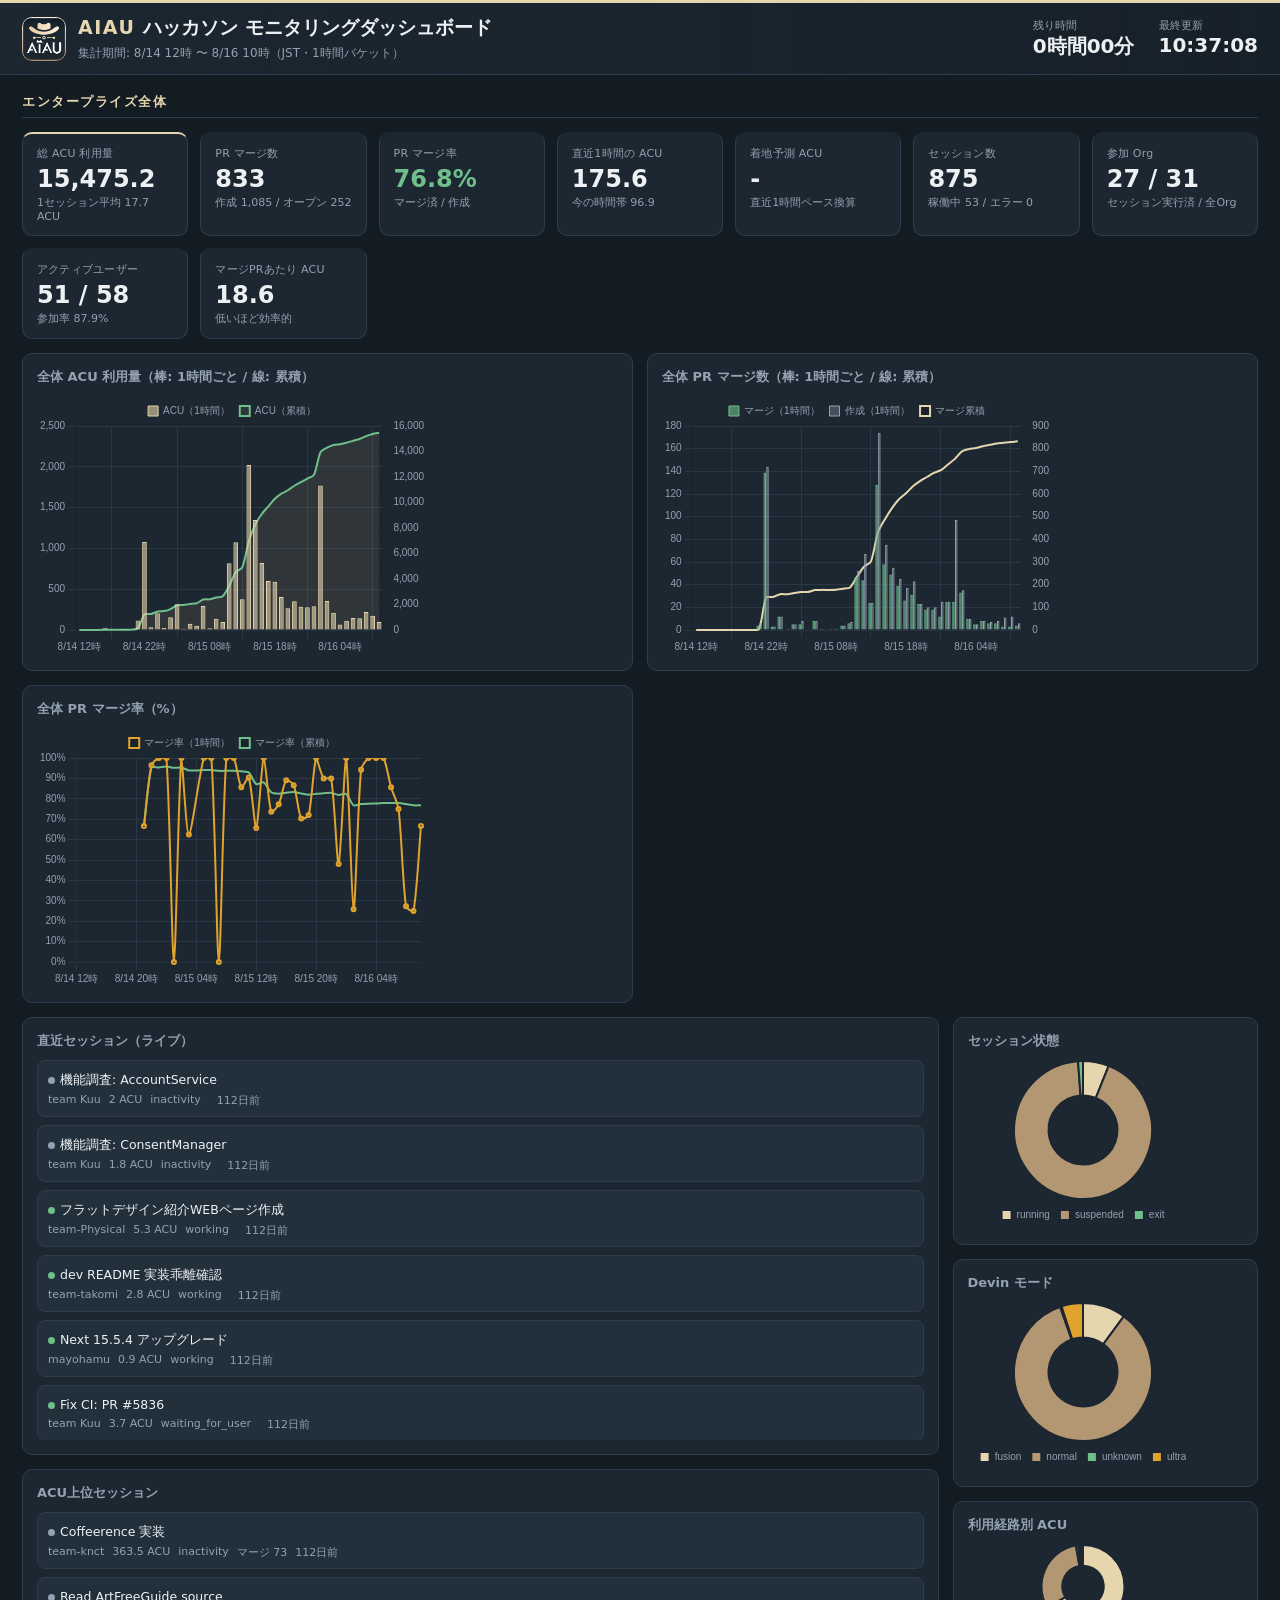
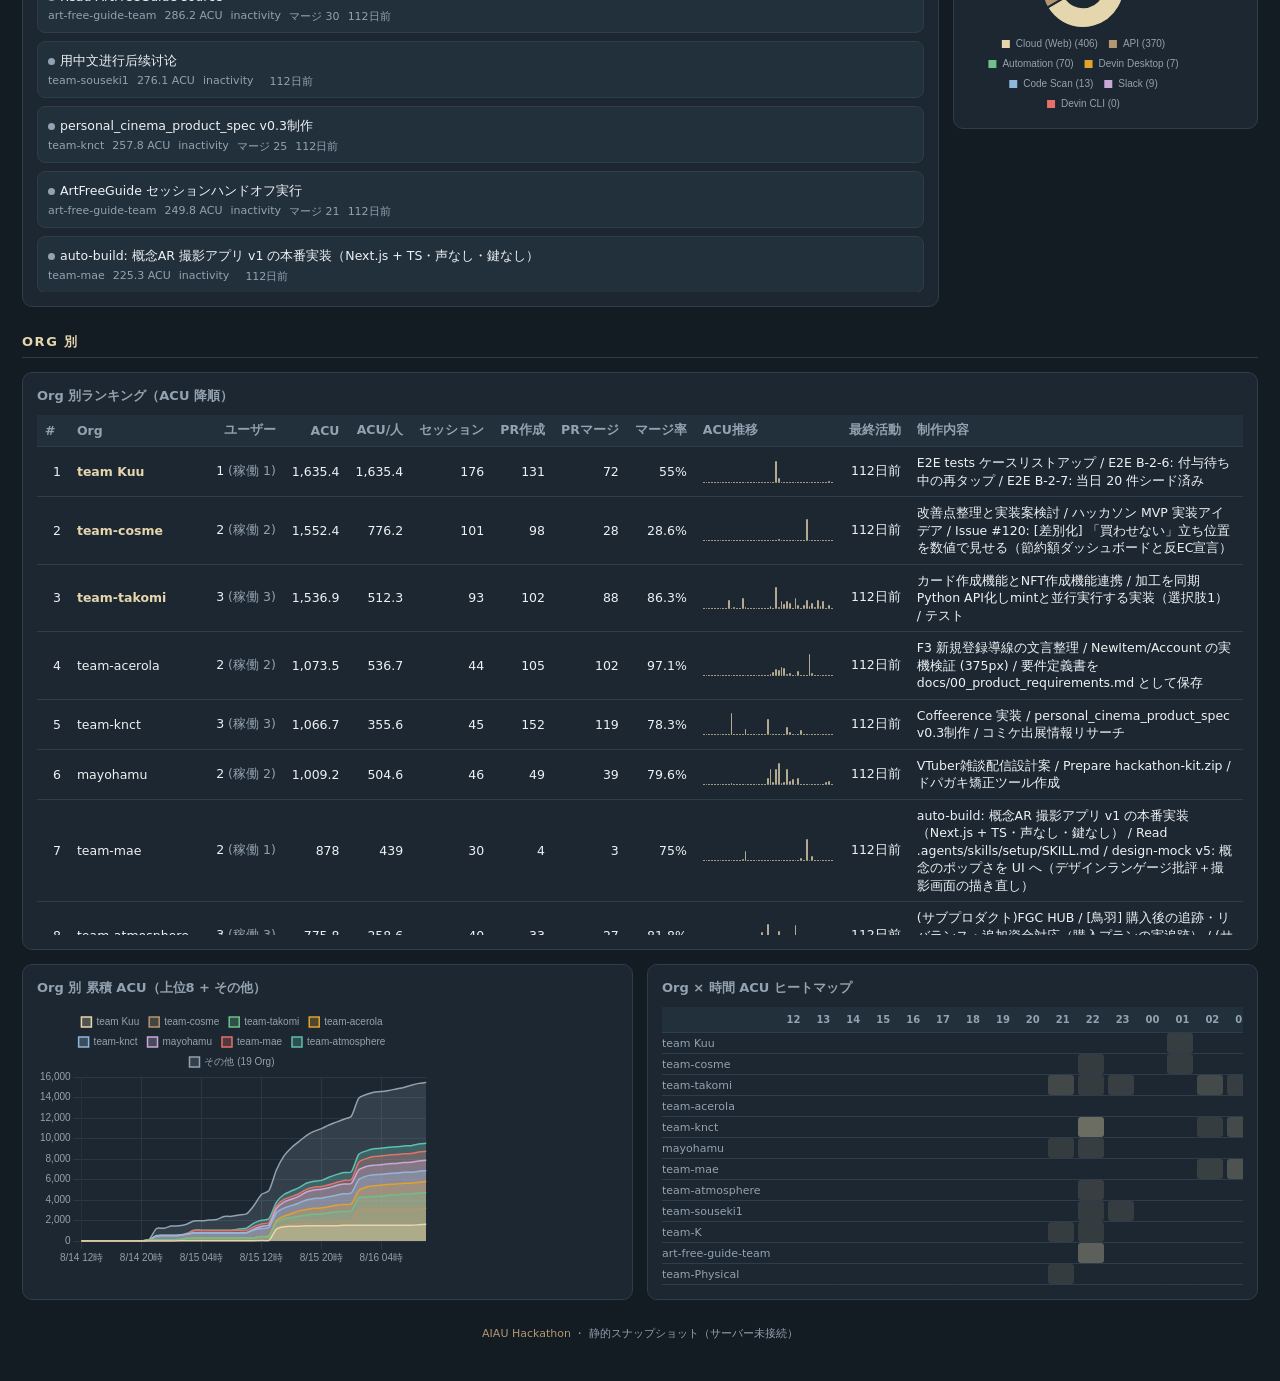
==== commit 3dd5fc57: "Org別制作内容サマリーを追加" ====
--- a/dashboard.html
+++ b/dashboard.html
@@ -110,6 +110,7 @@
 .table-wrap { overflow: auto; max-height: 520px; }
 table { width: 100%; border-collapse: collapse; font-size: 12.5px; }
 th, td { padding: 7px 8px; text-align: left; border-bottom: 1px solid var(--border); white-space: nowrap; }
+.org-summary { white-space: normal; min-width: 280px; max-width: 520px; line-height: 1.4; }
 th { position: sticky; top: 0; background: var(--panel-2); color: var(--muted); font-weight: 600; z-index: 1; }
 td.num, th.num { text-align: right; font-variant-numeric: tabular-nums; }
 tbody tr:hover { background: #24323f; }
@@ -222,8 +223,7 @@
   <section class="block">
     <h2 class="block-title">Org 別</h2>
 
-    <div class="split">
-      <div class="card grow">
+    <div class="card">
         <h2>Org 別ランキング（ACU 降順）</h2>
         <div class="table-wrap">
           <table id="org-table">
@@ -237,13 +237,6 @@
             <tbody></tbody>
           </table>
         </div>
-      </div>
-      <div class="side">
-        <div class="card">
-          <h2>未着手 / 停滞 Org</h2>
-          <div id="idle-orgs" class="chips"></div>
-        </div>
-      </div>
     </div>
 
     <div class="charts">
@@ -285,7 +278,7 @@
 
 </script>
 <script>
-window.EMBEDDED_DATA = {"generated_at": 1786801611, "hours": [1786676400, 1786680000, 1786683600, 1786687200, 1786690800, 1786694400, 1786698000, 1786701600, 1786705200, 1786708800, 1786712400, 1786716000, 1786719600, 1786723200, 1786726800, 1786730400, 1786734000, 1786737600, 1786741200, 1786744800, 1786748400, 1786752000, 1786755600, 1786759200, 1786762800, 1786766400, 1786770000, 1786773600, 1786777200, 1786780800, 1786784400, 1786788000, 1786791600, 1786795200, 1786798800], "hackathon": {"start": 1786676400, "end": 1786784400, "remaining_seconds": 0}, "collector": {"last_poll_at": 1786801595, "last_error": null, "poll_interval": 60}, "totals": {"acus": 10048.09, "sessions": 551, "active_sessions": 49, "error_sessions": 0, "prs_created": 771, "prs_merged": 621, "prs_open": 150, "merge_rate": 80.5, "orgs": 31, "active_orgs": 27, "users": 58, "active_users": 48, "activation_rate": 82.8, "acus_per_session": 18.24, "acus_per_merged_pr": 16.18}, "pace": {"acus_last_full_hour": 185.06, "acus_current_hour": 68.21, "projected_total_acus": null}, "hourly": [{"hour": 1786676400, "acus": 0.0, "acus_cum": 0.0, "prs_created": 0, "prs_merged": 0, "prs_created_cum": 0, "prs_merged_cum": 0, "merge_rate": null, "merge_rate_cum": null, "sessions": 0}, {"hour": 1786680000, "acus": 0.0, "acus_cum": 0.0, "prs_created": 0, "prs_merged": 0, "prs_created_cum": 0, "prs_merged_cum": 0, "merge_rate": null, "merge_rate_cum": null, "sessions": 0}, {"hour": 1786683600, "acus": 0.0, "acus_cum": 0.0, "prs_created": 0, "prs_merged": 0, "prs_created_cum": 0, "prs_merged_cum": 0, "merge_rate": null, "merge_rate_cum": null, "sessions": 0}, {"hour": 1786687200, "acus": 0.0, "acus_cum": 0.0, "prs_created": 0, "prs_merged": 0, "prs_created_cum": 0, "prs_merged_cum": 0, "merge_rate": null, "merge_rate_cum": null, "sessions": 0}, {"hour": 1786690800, "acus": 21.19, "acus_cum": 21.19, "prs_created": 0, "prs_merged": 0, "prs_created_cum": 0, "prs_merged_cum": 0, "merge_rate": null, "merge_rate_cum": null, "sessions": 1}, {"hour": 1786694400, "acus": 1.0, "acus_cum": 22.18, "prs_created": 0, "prs_merged": 0, "prs_created_cum": 0, "prs_merged_cum": 0, "merge_rate": null, "merge_rate_cum": null, "sessions": 1}, {"hour": 1786698000, "acus": 0.0, "acus_cum": 22.18, "prs_created": 0, "prs_merged": 0, "prs_created_cum": 0, "prs_merged_cum": 0, "merge_rate": null, "merge_rate_cum": null, "sessions": 0}, {"hour": 1786701600, "acus": 0.8, "acus_cum": 22.98, "prs_created": 0, "prs_merged": 0, "prs_created_cum": 0, "prs_merged_cum": 0, "merge_rate": null, "merge_rate_cum": null, "sessions": 1}, {"hour": 1786705200, "acus": 0.0, "acus_cum": 22.98, "prs_created": 0, "prs_merged": 0, "prs_created_cum": 0, "prs_merged_cum": 0, "merge_rate": null, "merge_rate_cum": null, "sessions": 0}, {"hour": 1786708800, "acus": 115.62, "acus_cum": 138.6, "prs_created": 6, "prs_merged": 4, "prs_created_cum": 6, "prs_merged_cum": 4, "merge_rate": 66.7, "merge_rate_cum": 66.7, "sessions": 9}, {"hour": 1786712400, "acus": 1003.16, "acus_cum": 1141.76, "prs_created": 132, "prs_merged": 127, "prs_created_cum": 138, "prs_merged_cum": 131, "merge_rate": 96.2, "merge_rate_cum": 94.9, "sessions": 16}, {"hour": 1786716000, "acus": 35.23, "acus_cum": 1177.0, "prs_created": 3, "prs_merged": 3, "prs_created_cum": 141, "prs_merged_cum": 134, "merge_rate": 100.0, "merge_rate_cum": 95.0, "sessions": 6}, {"hour": 1786719600, "acus": 205.54, "acus_cum": 1382.53, "prs_created": 12, "prs_merged": 12, "prs_created_cum": 153, "prs_merged_cum": 146, "merge_rate": 100.0, "merge_rate_cum": 95.4, "sessions": 1}, {"hour": 1786723200, "acus": 24.2, "acus_cum": 1406.73, "prs_created": 1, "prs_merged": 0, "prs_created_cum": 154, "prs_merged_cum": 146, "merge_rate": 0.0, "merge_rate_cum": 94.8, "sessions": 5}, {"hour": 1786726800, "acus": 155.47, "acus_cum": 1562.2, "prs_created": 5, "prs_merged": 5, "prs_created_cum": 159, "prs_merged_cum": 151, "merge_rate": 100.0, "merge_rate_cum": 95.0, "sessions": 7}, {"hour": 1786730400, "acus": 230.69, "acus_cum": 1792.9, "prs_created": 8, "prs_merged": 5, "prs_created_cum": 167, "prs_merged_cum": 156, "merge_rate": 62.5, "merge_rate_cum": 93.4, "sessions": 5}, {"hour": 1786734000, "acus": 13.81, "acus_cum": 1806.7, "prs_created": 0, "prs_merged": 0, "prs_created_cum": 167, "prs_merged_cum": 156, "merge_rate": null, "merge_rate_cum": 93.4, "sessions": 1}, {"hour": 1786737600, "acus": 75.19, "acus_cum": 1881.89, "prs_created": 8, "prs_merged": 8, "prs_created_cum": 175, "prs_merged_cum": 164, "merge_rate": 100.0, "merge_rate_cum": 93.7, "sessions": 1}, {"hour": 1786741200, "acus": 52.66, "acus_cum": 1934.55, "prs_created": 1, "prs_merged": 1, "prs_created_cum": 176, "prs_merged_cum": 165, "merge_rate": 100.0, "merge_rate_cum": 93.8, "sessions": 1}, {"hour": 1786744800, "acus": 290.19, "acus_cum": 2224.74, "prs_created": 1, "prs_merged": 0, "prs_created_cum": 177, "prs_merged_cum": 165, "merge_rate": 0.0, "merge_rate_cum": 93.2, "sessions": 2}, {"hour": 1786748400, "acus": 20.36, "acus_cum": 2245.1, "prs_created": 1, "prs_merged": 1, "prs_created_cum": 178, "prs_merged_cum": 166, "merge_rate": 100.0, "merge_rate_cum": 93.3, "sessions": 2}, {"hour": 1786752000, "acus": 136.47, "acus_cum": 2381.56, "prs_created": 4, "prs_merged": 4, "prs_created_cum": 182, "prs_merged_cum": 170, "merge_rate": 100.0, "merge_rate_cum": 93.4, "sessions": 9}, {"hour": 1786755600, "acus": 98.13, "acus_cum": 2479.7, "prs_created": 7, "prs_merged": 6, "prs_created_cum": 189, "prs_merged_cum": 176, "merge_rate": 85.7, "merge_rate_cum": 93.1, "sessions": 9}, {"hour": 1786759200, "acus": 741.1, "acus_cum": 3220.8, "prs_created": 47, "prs_merged": 42, "prs_created_cum": 236, "prs_merged_cum": 218, "merge_rate": 89.4, "merge_rate_cum": 92.4, "sessions": 15}, {"hour": 1786762800, "acus": 1045.84, "acus_cum": 4266.64, "prs_created": 65, "prs_merged": 43, "prs_created_cum": 301, "prs_merged_cum": 261, "merge_rate": 66.2, "merge_rate_cum": 86.7, "sessions": 42}, {"hour": 1786766400, "acus": 363.22, "acus_cum": 4629.86, "prs_created": 24, "prs_merged": 24, "prs_created_cum": 325, "prs_merged_cum": 285, "merge_rate": 100.0, "merge_rate_cum": 87.7, "sessions": 25}, {"hour": 1786770000, "acus": 1540.85, "acus_cum": 6170.71, "prs_created": 173, "prs_merged": 126, "prs_created_cum": 498, "prs_merged_cum": 411, "merge_rate": 72.8, "merge_rate_cum": 82.5, "sessions": 147}, {"hour": 1786773600, "acus": 1137.77, "acus_cum": 7308.48, "prs_created": 71, "prs_merged": 53, "prs_created_cum": 569, "prs_merged_cum": 464, "merge_rate": 74.6, "merge_rate_cum": 81.5, "sessions": 41}, {"hour": 1786777200, "acus": 792.34, "acus_cum": 8100.82, "prs_created": 55, "prs_merged": 49, "prs_created_cum": 624, "prs_merged_cum": 513, "merge_rate": 89.1, "merge_rate_cum": 82.2, "sessions": 40}, {"hour": 1786780800, "acus": 600.54, "acus_cum": 8701.37, "prs_created": 45, "prs_merged": 39, "prs_created_cum": 669, "prs_merged_cum": 552, "merge_rate": 86.7, "merge_rate_cum": 82.5, "sessions": 26}, {"hour": 1786784400, "acus": 512.38, "acus_cum": 9213.75, "prs_created": 30, "prs_merged": 20, "prs_created_cum": 699, "prs_merged_cum": 572, "merge_rate": 66.7, "merge_rate_cum": 81.8, "sessions": 42}, {"hour": 1786788000, "acus": 377.13, "acus_cum": 9590.87, "prs_created": 40, "prs_merged": 26, "prs_created_cum": 739, "prs_merged_cum": 598, "merge_rate": 65.0, "merge_rate_cum": 80.9, "sessions": 36}, {"hour": 1786791600, "acus": 203.94, "acus_cum": 9794.81, "prs_created": 19, "prs_merged": 16, "prs_created_cum": 758, "prs_merged_cum": 614, "merge_rate": 84.2, "merge_rate_cum": 81.0, "sessions": 18}, {"hour": 1786795200, "acus": 185.06, "acus_cum": 9979.87, "prs_created": 6, "prs_merged": 4, "prs_created_cum": 764, "prs_merged_cum": 618, "merge_rate": 66.7, "merge_rate_cum": 80.9, "sessions": 22}, {"hour": 1786798800, "acus": 68.21, "acus_cum": 10048.09, "prs_created": 7, "prs_merged": 3, "prs_created_cum": 771, "prs_merged_cum": 621, "merge_rate": 42.9, "merge_rate_cum": 80.5, "sessions": 20}], "orgs": [{"org_id": "org-f8cb4f3144334ad6ac54dd9a82658cb4", "name": "team-takomi", "user_count": 3, "acus": 927.26, "sessions": 57, "active_users": 3, "prs_created": 63, "prs_merged": 52, "last_activity": 1786801513, "hourly_acus": [0.0, 0.0, 0.0, 0.0, 0.0, 0.0, 0.0, 0.0, 0.0, 97.64, 1.27, 24.74, 0.0, 0.0, 113.24, 18.59, 0.0, 0.0, 0.0, 0.0, 0.0, 9.67, 4.09, 8.08, 34.87, 4.82, 241.63, 18.03, 80.71, 52.9, 88.08, 67.05, 1.63, 50.57, 9.65], "rank": 1, "merge_rate": 82.5, "acus_per_user": 309.09, "prs_merged_per_user": 17.33}, {"org_id": "org-1f38e80d0c434e16a26f6cd454512f26", "name": "mayohamu", "user_count": 2, "acus": 848.87, "sessions": 41, "active_users": 2, "prs_created": 39, "prs_merged": 31, "last_activity": 1786801378, "hourly_acus": [0.0, 0.0, 0.0, 0.0, 0.0, 0.0, 0.0, 0.0, 0.0, 0.54, 20.97, 0.0, 0.0, 0.0, 0.0, 0.0, 0.0, 0.0, 0.0, 0.0, 0.0, 0.0, 0.0, 61.91, 142.14, 27.0, 144.26, 200.02, 15.21, 24.02, 145.41, 38.74, 13.37, 0.0, 15.29], "rank": 2, "merge_rate": 79.5, "acus_per_user": 424.44, "prs_merged_per_user": 15.5}, {"org_id": "org-c256a598b6734b58914206ce96526004", "name": "team Kuu", "user_count": 1, "acus": 821.67, "sessions": 149, "active_users": 1, "prs_created": 120, "prs_merged": 70, "last_activity": 1786801488, "hourly_acus": [0.0, 0.0, 0.0, 0.0, 0.0, 0.0, 0.0, 0.0, 0.0, 0.0, 0.0, 0.0, 0.0, 16.52, 0.0, 0.0, 0.0, 0.0, 0.0, 0.0, 0.0, 0.0, 0.0, 0.0, 20.05, 6.54, 638.73, 93.7, 10.84, 8.59, 22.55, 0.0, 0.0, 4.14, 0.0], "rank": 3, "merge_rate": 58.3, "acus_per_user": 821.67, "prs_merged_per_user": 70.0}, {"org_id": "org-747cb43fb0fc4a84a8ddd65ef89a57aa", "name": "team-knct", "user_count": 3, "acus": 753.69, "sessions": 26, "active_users": 3, "prs_created": 115, "prs_merged": 92, "last_activity": 1786798602, "hourly_acus": [0.0, 0.0, 0.0, 0.0, 0.0, 0.0, 0.0, 0.0, 0.0, 0.0, 304.73, 0.0, 0.0, 0.0, 5.85, 111.95, 0.0, 0.0, 0.0, 0.0, 0.0, 0.0, 0.0, 193.72, 0.0, 19.55, 0.0, 0.0, 0.0, 0.0, 64.82, 53.07, 0.0, 0.0, 0.0], "rank": 4, "merge_rate": 80.0, "acus_per_user": 251.23, "prs_merged_per_user": 30.67}, {"org_id": "org-5e5d0e8a97e546a2970a957d267ac283", "name": "team-souseki1", "user_count": 3, "acus": 745.25, "sessions": 13, "active_users": 3, "prs_created": 26, "prs_merged": 14, "last_activity": 1786800256, "hourly_acus": [0.0, 0.0, 0.0, 0.0, 0.0, 0.0, 0.0, 0.0, 0.0, 0.0, 3.4, 6.1, 0.0, 0.0, 0.0, 0.0, 0.0, 0.0, 0.0, 207.3, 0.0, 0.0, 4.38, 225.29, 283.56, 0.0, 13.94, 1.29, 0.0, 0.0, 0.0, 0.0, 0.0, 0.0, 0.0], "rank": 5, "merge_rate": 53.8, "acus_per_user": 248.42, "prs_merged_per_user": 4.67}, {"org_id": "org-af04f63b9e0f46f5ac153338a51c2ae4", "name": "team-atmosphere", "user_count": 3, "acus": 665.32, "sessions": 36, "active_users": 3, "prs_created": 20, "prs_merged": 14, "last_activity": 1786801449, "hourly_acus": [0.0, 0.0, 0.0, 0.0, 0.0, 0.0, 0.0, 0.0, 0.0, 0.0, 26.05, 0.0, 0.0, 0.0, 0.0, 0.0, 0.0, 0.0, 0.0, 0.0, 0.0, 98.5, 78.5, 152.26, 0.0, 23.8, 1.69, 106.05, 58.11, 48.23, 0.0, 0.0, 0.0, 69.58, 2.56], "rank": 6, "merge_rate": 70.0, "acus_per_user": 221.77, "prs_merged_per_user": 4.67}, {"org_id": "org-0a628f99c4074829856f32d232397f4e", "name": "team-K", "user_count": 1, "acus": 609.22, "sessions": 39, "active_users": 3, "prs_created": 41, "prs_merged": 33, "last_activity": 1786800424, "hourly_acus": [0.0, 0.0, 0.0, 0.0, 0.0, 0.0, 0.0, 0.0, 0.0, 6.15, 0.8, 0.0, 0.0, 0.0, 0.0, 0.0, 0.0, 0.0, 0.0, 0.0, 0.0, 0.0, 11.16, 88.0, 108.51, 0.0, 104.18, 24.19, 79.77, 24.2, 68.03, 15.85, 38.66, 39.72, 0.0], "rank": 7, "merge_rate": 80.5, "acus_per_user": 609.22, "prs_merged_per_user": 33.0}, {"org_id": "org-7a7edc4dcef44ecb987ef5cb6dea627d", "name": "team-acerola", "user_count": 2, "acus": 607.5, "sessions": 27, "active_users": 2, "prs_created": 51, "prs_merged": 48, "last_activity": 1786801355, "hourly_acus": [0.0, 0.0, 0.0, 0.0, 0.0, 0.0, 0.0, 0.0, 0.0, 0.0, 0.0, 0.0, 0.0, 0.0, 0.0, 0.0, 0.0, 0.0, 0.0, 0.0, 0.0, 0.0, 0.0, 0.0, 24.7, 64.67, 94.74, 80.74, 130.95, 112.92, 28.35, 41.66, 6.56, 0.0, 22.21], "rank": 8, "merge_rate": 94.1, "acus_per_user": 303.75, "prs_merged_per_user": 24.0}, {"org_id": "org-a8b2fb11e63f471caa4dfdc92a9591b2", "name": "art-free-guide-team", "user_count": 2, "acus": 495.21, "sessions": 2, "active_users": 1, "prs_created": 49, "prs_merged": 48, "last_activity": 1786794954, "hourly_acus": [0.0, 0.0, 0.0, 0.0, 0.0, 0.0, 0.0, 0.0, 0.0, 0.0, 286.16, 0.0, 0.0, 0.0, 0.0, 0.0, 0.0, 0.0, 0.0, 0.0, 0.0, 0.0, 0.0, 0.0, 0.0, 0.0, 0.0, 209.04, 0.0, 0.0, 0.0, 0.0, 0.0, 0.0, 0.0], "rank": 9, "merge_rate": 98.0, "acus_per_user": 247.6, "prs_merged_per_user": 24.0}, {"org_id": "org-43faecb58c8b49f2917aa9b4f5d83ff6", "name": "team-Physical", "user_count": 3, "acus": 401.45, "sessions": 26, "active_users": 2, "prs_created": 30, "prs_merged": 19, "last_activity": 1786801507, "hourly_acus": [0.0, 0.0, 0.0, 0.0, 0.0, 0.0, 0.0, 0.0, 0.0, 0.51, 0.0, 0.0, 0.0, 0.0, 0.0, 0.0, 0.0, 0.0, 0.0, 0.0, 0.0, 0.0, 0.0, 0.0, 32.56, 14.57, 61.76, 22.11, 70.65, 22.6, 40.62, 27.31, 108.12, 0.0, 0.63], "rank": 10, "merge_rate": 63.3, "acus_per_user": 133.82, "prs_merged_per_user": 6.33}, {"org_id": "org-e2fbe8c83e9546368e3abcb097137f92", "name": "HachiyumoLab", "user_count": 2, "acus": 338.29, "sessions": 6, "active_users": 2, "prs_created": 38, "prs_merged": 37, "last_activity": 1786801203, "hourly_acus": [0.0, 0.0, 0.0, 0.0, 0.0, 0.0, 0.0, 0.0, 0.0, 0.0, 176.62, 0.0, 0.0, 0.0, 0.0, 0.0, 0.0, 0.0, 0.0, 0.0, 0.0, 0.0, 0.0, 0.0, 0.0, 0.0, 2.21, 0.0, 90.89, 0.0, 0.0, 68.57, 0.0, 0.0, 0.0], "rank": 11, "merge_rate": 97.4, "acus_per_user": 169.15, "prs_merged_per_user": 18.5}, {"org_id": "org-10b11d2cd5e547b4b3e1bbcc900bf57b", "name": "team-matuge", "user_count": 2, "acus": 337.3, "sessions": 6, "active_users": 2, "prs_created": 15, "prs_merged": 15, "last_activity": 1786794472, "hourly_acus": [0.0, 0.0, 0.0, 0.0, 0.0, 0.0, 0.0, 0.0, 0.0, 0.0, 0.6, 0.0, 205.54, 0.0, 0.0, 0.0, 0.0, 0.0, 52.66, 0.0, 0.0, 0.0, 0.0, 0.0, 0.0, 0.0, 0.0, 77.16, 0.0, 0.0, 0.0, 1.34, 0.0, 0.0, 0.0], "rank": 12, "merge_rate": 100.0, "acus_per_user": 168.65, "prs_merged_per_user": 7.5}, {"org_id": "org-082bcdaeb76840998c5d3484a10646ab", "name": "team-blast", "user_count": 1, "acus": 334.61, "sessions": 9, "active_users": 1, "prs_created": 30, "prs_merged": 27, "last_activity": 1786792920, "hourly_acus": [0.0, 0.0, 0.0, 0.0, 0.0, 0.0, 0.0, 0.0, 0.0, 0.0, 120.23, 0.0, 0.0, 0.0, 0.0, 0.0, 0.0, 0.0, 0.0, 0.0, 0.0, 1.08, 0.0, 0.0, 0.0, 0.0, 54.5, 0.0, 0.0, 88.71, 29.73, 40.35, 0.0, 0.0, 0.0], "rank": 13, "merge_rate": 90.0, "acus_per_user": 334.61, "prs_merged_per_user": 27.0}, {"org_id": "org-b6e9518e8f134091accd1630a47ef36b", "name": "team morimoli", "user_count": 1, "acus": 330.36, "sessions": 7, "active_users": 1, "prs_created": 46, "prs_merged": 45, "last_activity": 1786801243, "hourly_acus": [0.0, 0.0, 0.0, 0.0, 0.0, 0.0, 0.0, 0.0, 0.0, 0.0, 54.18, 0.0, 0.0, 0.0, 0.0, 0.0, 0.0, 75.19, 0.0, 0.0, 0.0, 0.0, 0.0, 11.84, 41.59, 0.0, 15.76, 114.54, 0.0, 17.26, 0.0, 0.0, 0.0, 0.0, 0.0], "rank": 14, "merge_rate": 97.8, "acus_per_user": 330.36, "prs_merged_per_user": 45.0}, {"org_id": "org-8ef59d3920024555ac58e22b44043e8a", "name": "team-cosme", "user_count": 2, "acus": 267.84, "sessions": 13, "active_users": 2, "prs_created": 14, "prs_merged": 10, "last_activity": 1786801261, "hourly_acus": [0.0, 0.0, 0.0, 0.0, 0.0, 0.0, 0.0, 0.0, 0.0, 0.0, 1.68, 0.0, 0.0, 7.67, 0.0, 0.0, 0.0, 0.0, 0.0, 0.0, 0.0, 0.0, 0.0, 0.0, 60.79, 0.92, 0.0, 94.01, 0.0, 85.87, 0.0, 0.0, 11.53, 0.0, 5.36], "rank": 15, "merge_rate": 71.4, "acus_per_user": 133.92, "prs_merged_per_user": 5.0}, {"org_id": "org-78e896bafd704cb49835d13bbb2962a2", "name": "team-ss", "user_count": 1, "acus": 222.35, "sessions": 2, "active_users": 1, "prs_created": 2, "prs_merged": 1, "last_activity": 1786797302, "hourly_acus": [0.0, 0.0, 0.0, 0.0, 0.0, 0.0, 0.0, 0.0, 0.0, 0.0, 0.0, 0.0, 0.0, 0.0, 0.0, 0.0, 0.0, 0.0, 0.0, 0.0, 0.0, 0.0, 0.0, 0.0, 0.0, 98.54, 0.0, 0.0, 123.8, 0.0, 0.0, 0.0, 0.0, 0.0, 0.0], "rank": 16, "merge_rate": 50.0, "acus_per_user": 222.35, "prs_merged_per_user": 1.0}, {"org_id": "org-7d22008d74934987b6ecebd4c5d75861", "name": "team-Salaryneko", "user_count": 4, "acus": 217.75, "sessions": 2, "active_users": 1, "prs_created": 0, "prs_merged": 0, "last_activity": 1786792994, "hourly_acus": [0.0, 0.0, 0.0, 0.0, 0.0, 0.0, 0.0, 0.0, 0.0, 0.0, 0.0, 0.0, 0.0, 0.0, 0.0, 0.0, 0.0, 0.0, 0.0, 0.0, 0.0, 0.0, 0.0, 0.0, 150.94, 0.0, 0.0, 0.0, 66.81, 0.0, 0.0, 0.0, 0.0, 0.0, 0.0], "rank": 17, "merge_rate": null, "acus_per_user": 54.44, "prs_merged_per_user": 0.0}, {"org_id": "org-e0c7f257fa724c23b16dfd8435ddd0e9", "name": "team-mae", "user_count": 2, "acus": 205.18, "sessions": 10, "active_users": 1, "prs_created": 3, "prs_merged": 3, "last_activity": 1786800969, "hourly_acus": [0.0, 0.0, 0.0, 0.0, 0.0, 0.0, 0.0, 0.0, 0.0, 0.0, 0.0, 0.0, 0.0, 0.0, 36.38, 98.05, 13.81, 0.0, 0.0, 0.0, 0.0, 0.0, 0.0, 0.0, 0.0, 0.0, 0.0, 16.53, 13.9, 0.0, 0.0, 0.0, 0.0, 18.9, 7.61], "rank": 18, "merge_rate": 100.0, "acus_per_user": 102.59, "prs_merged_per_user": 1.5}, {"org_id": "org-09701865069f4f8e9dd1aa85b74c4bc4", "name": "Melon25", "user_count": 2, "acus": 200.72, "sessions": 5, "active_users": 1, "prs_created": 29, "prs_merged": 28, "last_activity": 1786796572, "hourly_acus": [0.0, 0.0, 0.0, 0.0, 0.0, 0.0, 0.0, 0.0, 0.0, 0.0, 0.0, 0.0, 0.0, 0.0, 0.0, 0.0, 0.0, 0.0, 0.0, 0.0, 0.0, 0.0, 0.0, 0.0, 44.1, 0.0, 139.54, 0.0, 0.0, 0.0, 13.71, 3.37, 0.0, 0.0, 0.0], "rank": 19, "merge_rate": 96.6, "acus_per_user": 100.36, "prs_merged_per_user": 14.0}, {"org_id": "org-39c8d4f5eab84155a03f53eb4ac55228", "name": "team-dekoboko", "user_count": 2, "acus": 166.42, "sessions": 4, "active_users": 2, "prs_created": 2, "prs_merged": 1, "last_activity": 1786799695, "hourly_acus": [0.0, 0.0, 0.0, 0.0, 0.0, 0.0, 0.0, 0.0, 0.0, 0.0, 0.0, 0.0, 0.0, 0.0, 0.0, 0.0, 0.0, 0.0, 0.0, 0.0, 0.0, 0.0, 0.0, 0.0, 17.79, 0.0, 0.0, 0.0, 37.92, 110.12, 0.0, 0.0, 0.59, 0.0, 0.0], "rank": 20, "merge_rate": 50.0, "acus_per_user": 83.21, "prs_merged_per_user": 0.5}, {"org_id": "org-bd2bc783136846d5987f3e2d0411a2b2", "name": "team-team", "user_count": 3, "acus": 149.81, "sessions": 12, "active_users": 3, "prs_created": 12, "prs_merged": 11, "last_activity": 1786792283, "hourly_acus": [0.0, 0.0, 0.0, 0.0, 0.0, 0.0, 0.0, 0.0, 0.0, 0.0, 0.0, 0.0, 0.0, 0.0, 0.0, 0.0, 0.0, 0.0, 0.0, 0.0, 0.0, 0.0, 0.0, 0.0, 28.18, 98.87, 18.35, 0.0, 0.0, 0.0, 4.4, 0.0, 0.0, 0.0, 0.0], "rank": 21, "merge_rate": 91.7, "acus_per_user": 49.94, "prs_merged_per_user": 3.67}, {"org_id": "org-693ebe22ed5644af96a6ced2f76c23cd", "name": "team-Sora", "user_count": 3, "acus": 131.21, "sessions": 10, "active_users": 2, "prs_created": 11, "prs_merged": 10, "last_activity": 1786796685, "hourly_acus": [0.0, 0.0, 0.0, 0.0, 0.0, 0.0, 0.0, 0.0, 0.0, 0.0, 0.0, 2.99, 0.0, 0.0, 0.0, 0.0, 0.0, 0.0, 0.0, 0.0, 0.53, 0.0, 0.0, 0.0, 0.0, 0.0, 6.39, 78.54, 0.0, 0.0, 4.06, 17.3, 21.39, 0.0, 0.0], "rank": 22, "merge_rate": 90.9, "acus_per_user": 43.74, "prs_merged_per_user": 3.33}, {"org_id": "org-0d8e1b9e4ca74ea18317532b86a13276", "name": "team-kei", "user_count": 1, "acus": 82.89, "sessions": 1, "active_users": 1, "prs_created": 1, "prs_merged": 0, "last_activity": 1786783371, "hourly_acus": [0.0, 0.0, 0.0, 0.0, 0.0, 0.0, 0.0, 0.0, 0.0, 0.0, 0.0, 0.0, 0.0, 0.0, 0.0, 0.0, 0.0, 0.0, 0.0, 82.89, 0.0, 0.0, 0.0, 0.0, 0.0, 0.0, 0.0, 0.0, 0.0, 0.0, 0.0, 0.0, 0.0, 0.0, 0.0], "rank": 23, "merge_rate": 0.0, "acus_per_user": 82.89, "prs_merged_per_user": 0.0}, {"org_id": "org-71d3913080c04c4d91ec8369dfaff1a1", "name": "akira_org", "user_count": 1, "acus": 57.09, "sessions": 14, "active_users": 2, "prs_created": 0, "prs_merged": 0, "last_activity": 1786789843, "hourly_acus": [0.0, 0.0, 0.0, 0.0, 21.19, 1.0, 0.0, 0.8, 0.0, 7.61, 0.0, 0.0, 0.0, 0.0, 0.0, 0.0, 0.0, 0.0, 0.0, 0.0, 0.0, 20.25, 0.0, 0.0, 0.0, 3.93, 1.21, 0.0, 0.0, 0.0, 0.63, 0.48, 0.0, 0.0, 0.0], "rank": 24, "merge_rate": null, "acus_per_user": 57.09, "prs_merged_per_user": 0.0}, {"org_id": "org-46d7fe5c466d438aadc6625c7912768c", "name": "team-OISINT", "user_count": 3, "acus": 56.05, "sessions": 8, "active_users": 2, "prs_created": 9, "prs_merged": 9, "last_activity": 1786789197, "hourly_acus": [0.0, 0.0, 0.0, 0.0, 0.0, 0.0, 0.0, 0.0, 0.0, 0.0, 2.65, 1.4, 0.0, 0.0, 0.0, 2.1, 0.0, 0.0, 0.0, 0.0, 19.83, 6.96, 0.0, 0.0, 23.1, 0.0, 0.0, 0.0, 0.0, 0.0, 0.0, 0.0, 0.0, 0.0, 0.0], "rank": 25, "merge_rate": 100.0, "acus_per_user": 18.68, "prs_merged_per_user": 3.0}, {"org_id": "org-5fd874b1e88f4559b6d88dddc420f6a2", "name": "azu_delivery", "user_count": 1, "acus": 44.0, "sessions": 3, "active_users": 1, "prs_created": 5, "prs_merged": 3, "last_activity": 1786794180, "hourly_acus": [0.0, 0.0, 0.0, 0.0, 0.0, 0.0, 0.0, 0.0, 0.0, 0.0, 0.0, 0.0, 0.0, 0.0, 0.0, 0.0, 0.0, 0.0, 0.0, 0.0, 0.0, 0.0, 0.0, 0.0, 32.96, 0.0, 1.04, 0.0, 10.01, 0.0, 0.0, 0.0, 0.0, 0.0, 0.0], "rank": 26, "merge_rate": 60.0, "acus_per_user": 44.0, "prs_merged_per_user": 3.0}, {"org_id": "org-0ca2ff3ef75b4c83980cc337b6a46700", "name": "team-Sounds", "user_count": 1, "acus": 30.78, "sessions": 23, "active_users": 2, "prs_created": 0, "prs_merged": 0, "last_activity": 1786801457, "hourly_acus": [0.0, 0.0, 0.0, 0.0, 0.0, 0.0, 0.0, 0.0, 0.0, 3.17, 3.81, 0.0, 0.0, 0.0, 0.0, 0.0, 0.0, 0.0, 0.0, 0.0, 0.0, 0.0, 0.0, 0.0, 0.0, 0.0, 0.92, 1.8, 2.77, 5.12, 2.0, 2.05, 2.08, 2.15, 4.9], "rank": 27, "merge_rate": null, "acus_per_user": 30.78, "prs_merged_per_user": 0.0}, {"org_id": "org-3b8fc61d602c401a99e1193dc38cc3d5", "name": "AIAU_Craft_Day", "user_count": 58, "acus": 0.0, "sessions": 0, "active_users": 0, "prs_created": 0, "prs_merged": 0, "last_activity": null, "hourly_acus": [0.0, 0.0, 0.0, 0.0, 0.0, 0.0, 0.0, 0.0, 0.0, 0.0, 0.0, 0.0, 0.0, 0.0, 0.0, 0.0, 0.0, 0.0, 0.0, 0.0, 0.0, 0.0, 0.0, 0.0, 0.0, 0.0, 0.0, 0.0, 0.0, 0.0, 0.0, 0.0, 0.0, 0.0, 0.0], "rank": 28, "merge_rate": null, "acus_per_user": 0.0, "prs_merged_per_user": 0.0}, {"org_id": "org-cf8b76c5875d4913aa121988354efdc6", "name": "team-otani", "user_count": 1, "acus": 0.0, "sessions": 0, "active_users": 0, "prs_created": 0, "prs_merged": 0, "last_activity": null, "hourly_acus": [0.0, 0.0, 0.0, 0.0, 0.0, 0.0, 0.0, 0.0, 0.0, 0.0, 0.0, 0.0, 0.0, 0.0, 0.0, 0.0, 0.0, 0.0, 0.0, 0.0, 0.0, 0.0, 0.0, 0.0, 0.0, 0.0, 0.0, 0.0, 0.0, 0.0, 0.0, 0.0, 0.0, 0.0, 0.0], "rank": 29, "merge_rate": null, "acus_per_user": 0.0, "prs_merged_per_user": 0.0}, {"org_id": "org-e5887ab3f83a4ceca13b57ad936e0cda", "name": "team-nocchi", "user_count": 1, "acus": 0.0, "sessions": 0, "active_users": 0, "prs_created": 0, "prs_merged": 0, "last_activity": null, "hourly_acus": [0.0, 0.0, 0.0, 0.0, 0.0, 0.0, 0.0, 0.0, 0.0, 0.0, 0.0, 0.0, 0.0, 0.0, 0.0, 0.0, 0.0, 0.0, 0.0, 0.0, 0.0, 0.0, 0.0, 0.0, 0.0, 0.0, 0.0, 0.0, 0.0, 0.0, 0.0, 0.0, 0.0, 0.0, 0.0], "rank": 30, "merge_rate": null, "acus_per_user": 0.0, "prs_merged_per_user": 0.0}, {"org_id": "org-58e61c57e901480c836d5096d09ee05b", "name": "team-nogu", "user_count": 1, "acus": 0.0, "sessions": 0, "active_users": 0, "prs_created": 0, "prs_merged": 0, "last_activity": null, "hourly_acus": [0.0, 0.0, 0.0, 0.0, 0.0, 0.0, 0.0, 0.0, 0.0, 0.0, 0.0, 0.0, 0.0, 0.0, 0.0, 0.0, 0.0, 0.0, 0.0, 0.0, 0.0, 0.0, 0.0, 0.0, 0.0, 0.0, 0.0, 0.0, 0.0, 0.0, 0.0, 0.0, 0.0, 0.0, 0.0], "rank": 31, "merge_rate": null, "acus_per_user": 0.0, "prs_merged_per_user": 0.0}], "idle_orgs": [{"org_id": "org-3b8fc61d602c401a99e1193dc38cc3d5", "name": "AIAU_Craft_Day", "user_count": 58}, {"org_id": "org-cf8b76c5875d4913aa121988354efdc6", "name": "team-otani", "user_count": 1}, {"org_id": "org-e5887ab3f83a4ceca13b57ad936e0cda", "name": "team-nocchi", "user_count": 1}, {"org_id": "org-58e61c57e901480c836d5096d09ee05b", "name": "team-nogu", "user_count": 1}], "statuses": {"running": 49, "suspended": 492, "exit": 10}, "modes": {"normal": 446, "fusion": 58, "unknown": 3, "ultra": 44}, "origins": [{"origin": "webapp", "label": "Cloud (Web)", "sessions": 316, "acus": 8168.85}, {"origin": "api", "label": "API", "sessions": 207, "acus": 1707.54}, {"origin": "desktop", "label": "Devin Desktop", "sessions": 5, "acus": 102.6}, {"origin": "slack", "label": "Slack", "sessions": 5, "acus": 46.04}, {"origin": "automation", "label": "Automation", "sessions": 18, "acus": 23.05}, {"origin": "cli", "label": "Devin CLI", "sessions": 0, "acus": 0.0}], "heatmap": {"orgs": [{"name": "team-takomi", "values": [0.0, 0.0, 0.0, 0.0, 0.0, 0.0, 0.0, 0.0, 0.0, 97.64, 1.27, 24.74, 0.0, 0.0, 113.24, 18.59, 0.0, 0.0, 0.0, 0.0, 0.0, 9.67, 4.09, 8.08, 34.87, 4.82, 241.63, 18.03, 80.71, 52.9, 88.08, 67.05, 1.63, 50.57, 9.65]}, {"name": "mayohamu", "values": [0.0, 0.0, 0.0, 0.0, 0.0, 0.0, 0.0, 0.0, 0.0, 0.54, 20.97, 0.0, 0.0, 0.0, 0.0, 0.0, 0.0, 0.0, 0.0, 0.0, 0.0, 0.0, 0.0, 61.91, 142.14, 27.0, 144.26, 200.02, 15.21, 24.02, 145.41, 38.74, 13.37, 0.0, 15.29]}, {"name": "team Kuu", "values": [0.0, 0.0, 0.0, 0.0, 0.0, 0.0, 0.0, 0.0, 0.0, 0.0, 0.0, 0.0, 0.0, 16.52, 0.0, 0.0, 0.0, 0.0, 0.0, 0.0, 0.0, 0.0, 0.0, 0.0, 20.05, 6.54, 638.73, 93.7, 10.84, 8.59, 22.55, 0.0, 0.0, 4.14, 0.0]}, {"name": "team-knct", "values": [0.0, 0.0, 0.0, 0.0, 0.0, 0.0, 0.0, 0.0, 0.0, 0.0, 304.73, 0.0, 0.0, 0.0, 5.85, 111.95, 0.0, 0.0, 0.0, 0.0, 0.0, 0.0, 0.0, 193.72, 0.0, 19.55, 0.0, 0.0, 0.0, 0.0, 64.82, 53.07, 0.0, 0.0, 0.0]}, {"name": "team-souseki1", "values": [0.0, 0.0, 0.0, 0.0, 0.0, 0.0, 0.0, 0.0, 0.0, 0.0, 3.4, 6.1, 0.0, 0.0, 0.0, 0.0, 0.0, 0.0, 0.0, 207.3, 0.0, 0.0, 4.38, 225.29, 283.56, 0.0, 13.94, 1.29, 0.0, 0.0, 0.0, 0.0, 0.0, 0.0, 0.0]}, {"name": "team-atmosphere", "values": [0.0, 0.0, 0.0, 0.0, 0.0, 0.0, 0.0, 0.0, 0.0, 0.0, 26.05, 0.0, 0.0, 0.0, 0.0, 0.0, 0.0, 0.0, 0.0, 0.0, 0.0, 98.5, 78.5, 152.26, 0.0, 23.8, 1.69, 106.05, 58.11, 48.23, 0.0, 0.0, 0.0, 69.58, 2.56]}, {"name": "team-K", "values": [0.0, 0.0, 0.0, 0.0, 0.0, 0.0, 0.0, 0.0, 0.0, 6.15, 0.8, 0.0, 0.0, 0.0, 0.0, 0.0, 0.0, 0.0, 0.0, 0.0, 0.0, 0.0, 11.16, 88.0, 108.51, 0.0, 104.18, 24.19, 79.77, 24.2, 68.03, 15.85, 38.66, 39.72, 0.0]}, {"name": "team-acerola", "values": [0.0, 0.0, 0.0, 0.0, 0.0, 0.0, 0.0, 0.0, 0.0, 0.0, 0.0, 0.0, 0.0, 0.0, 0.0, 0.0, 0.0, 0.0, 0.0, 0.0, 0.0, 0.0, 0.0, 0.0, 24.7, 64.67, 94.74, 80.74, 130.95, 112.92, 28.35, 41.66, 6.56, 0.0, 22.21]}, {"name": "art-free-guide-team", "values": [0.0, 0.0, 0.0, 0.0, 0.0, 0.0, 0.0, 0.0, 0.0, 0.0, 286.16, 0.0, 0.0, 0.0, 0.0, 0.0, 0.0, 0.0, 0.0, 0.0, 0.0, 0.0, 0.0, 0.0, 0.0, 0.0, 0.0, 209.04, 0.0, 0.0, 0.0, 0.0, 0.0, 0.0, 0.0]}, {"name": "team-Physical", "values": [0.0, 0.0, 0.0, 0.0, 0.0, 0.0, 0.0, 0.0, 0.0, 0.51, 0.0, 0.0, 0.0, 0.0, 0.0, 0.0, 0.0, 0.0, 0.0, 0.0, 0.0, 0.0, 0.0, 0.0, 32.56, 14.57, 61.76, 22.11, 70.65, 22.6, 40.62, 27.31, 108.12, 0.0, 0.63]}, {"name": "HachiyumoLab", "values": [0.0, 0.0, 0.0, 0.0, 0.0, 0.0, 0.0, 0.0, 0.0, 0.0, 176.62, 0.0, 0.0, 0.0, 0.0, 0.0, 0.0, 0.0, 0.0, 0.0, 0.0, 0.0, 0.0, 0.0, 0.0, 0.0, 2.21, 0.0, 90.89, 0.0, 0.0, 68.57, 0.0, 0.0, 0.0]}, {"name": "team-matuge", "values": [0.0, 0.0, 0.0, 0.0, 0.0, 0.0, 0.0, 0.0, 0.0, 0.0, 0.6, 0.0, 205.54, 0.0, 0.0, 0.0, 0.0, 0.0, 52.66, 0.0, 0.0, 0.0, 0.0, 0.0, 0.0, 0.0, 0.0, 77.16, 0.0, 0.0, 0.0, 1.34, 0.0, 0.0, 0.0]}]}, "recent_sessions": [{"session_id": "618a8eacf8464b1192816eb8e7dbc1c5", "org_name": "team-takomi", "title": "ローカル2人プレイ削除CPU対戦モード追加", "url": "https://aiau.devinenterprise.com/sessions/618a8eacf8464b1192816eb8e7dbc1c5", "status": "running", "status_detail": "working", "devin_mode": "normal", "acus": 9.22, "updated_at": 1786801513, "prs_merged": 0}, {"session_id": "06a78ad603b3489ebb6b3ae275ea4461", "org_name": "team-Physical", "title": "温まっているときの違い", "url": "https://aiau.devinenterprise.com/sessions/06a78ad603b3489ebb6b3ae275ea4461", "status": "running", "status_detail": "waiting_for_user", "devin_mode": "fusion", "acus": 0.63, "updated_at": 1786801507, "prs_merged": 0}, {"session_id": "7a33550535794301b8eafea046e6ac49", "org_name": "team Kuu", "title": "CIでDocker未使用時skip状況調査", "url": "https://aiau.devinenterprise.com/sessions/7a33550535794301b8eafea046e6ac49", "status": "running", "status_detail": "working", "devin_mode": "normal", "acus": 2.92, "updated_at": 1786801488, "prs_merged": 0}, {"session_id": "89965e4837aa45da93689e6044d7834a", "org_name": "team-Sounds", "title": "Hourly security review dtm-cursor", "url": "https://aiau.devinenterprise.com/sessions/89965e4837aa45da93689e6044d7834a", "status": "running", "status_detail": "waiting_for_user", "devin_mode": "normal", "acus": 2.5, "updated_at": 1786801457, "prs_merged": 0}, {"session_id": "758597cabd3c4700bddd2b8593b7786d", "org_name": "team-Physical", "title": "Devinの現状評価採点基準", "url": "https://aiau.devinenterprise.com/sessions/758597cabd3c4700bddd2b8593b7786d", "status": "running", "status_detail": "waiting_for_user", "devin_mode": "normal", "acus": 32.94, "updated_at": 1786801457, "prs_merged": 0}, {"session_id": "a52ffc464d644432bcf99cb97e613436", "org_name": "team-atmosphere", "title": "Fix 왜하트-jp issue #94", "url": "https://aiau.devinenterprise.com/sessions/a52ffc464d644432bcf99cb97e613436", "status": "running", "status_detail": "working", "devin_mode": "normal", "acus": 2.56, "updated_at": 1786801449, "prs_merged": 0}, {"session_id": "9ae0401262184d90b7ddd1ed30a72fac", "org_name": "team-takomi", "title": "500ポイント白紙カード交換追加処理", "url": "https://aiau.devinenterprise.com/sessions/9ae0401262184d90b7ddd1ed30a72fac", "status": "suspended", "status_detail": "inactivity", "devin_mode": "normal", "acus": 9.25, "updated_at": 1786801448, "prs_merged": 1}, {"session_id": "3e347c937d17410dba9d4c12cb65813c", "org_name": "team Kuu", "title": "E2E B-6-4: 他アカウントに紐付いた Apple ID", "url": "https://aiau.devinenterprise.com/sessions/3e347c937d17410dba9d4c12cb65813c", "status": "running", "status_detail": "working", "devin_mode": "normal", "acus": 14.41, "updated_at": 1786801381, "prs_merged": 0}, {"session_id": "d8852fd8422643f0ae4e74ffeb0cf355", "org_name": "team Kuu", "title": "E2E B-6-3: Apple サインインをキャンセル", "url": "https://aiau.devinenterprise.com/sessions/d8852fd8422643f0ae4e74ffeb0cf355", "status": "running", "status_detail": "working", "devin_mode": "normal", "acus": 15.49, "updated_at": 1786801381, "prs_merged": 0}, {"session_id": "f68c53e208054822bf5af0ff8570bbeb", "org_name": "team Kuu", "title": "E2E B-6-1: 未連携で設定を開く", "url": "https://aiau.devinenterprise.com/sessions/f68c53e208054822bf5af0ff8570bbeb", "status": "running", "status_detail": "working", "devin_mode": "normal", "acus": 6.51, "updated_at": 1786801381, "prs_merged": 0}, {"session_id": "083890b6814945a98a6b2df7ea51c07d", "org_name": "team Kuu", "title": "E2E B-5-4: 申請中に連続タップ", "url": "https://aiau.devinenterprise.com/sessions/083890b6814945a98a6b2df7ea51c07d", "status": "running", "status_detail": "working", "devin_mode": "normal", "acus": 14.5, "updated_at": 1786801381, "prs_merged": 0}, {"session_id": "1869bab589954dffacf901f813a252e1", "org_name": "team Kuu", "title": "E2E B-2-5: Realtime が張れない場合", "url": "https://aiau.devinenterprise.com/sessions/1869bab589954dffacf901f813a252e1", "status": "running", "status_detail": "working", "devin_mode": "normal", "acus": 26.65, "updated_at": 1786801381, "prs_merged": 0}, {"session_id": "334487a396944536956f5cc14918f13a", "org_name": "mayohamu", "title": "ペルソナ5人でアプリレビュー", "url": "https://aiau.devinenterprise.com/sessions/334487a396944536956f5cc14918f13a", "status": "running", "status_detail": "working", "devin_mode": "fusion", "acus": 2.3, "updated_at": 1786801378, "prs_merged": 0}, {"session_id": "4ab0a8bfe3e14cef8d7e5c5be61b6418", "org_name": "mayohamu", "title": "ペルソナ5点検（区役所ケースワーカー）", "url": "https://aiau.devinenterprise.com/sessions/4ab0a8bfe3e14cef8d7e5c5be61b6418", "status": "running", "status_detail": "working", "devin_mode": "fusion", "acus": 2.31, "updated_at": 1786801377, "prs_merged": 0}, {"session_id": "1ffd857206724c48afa8922d1fe78dd4", "org_name": "mayohamu", "title": "ペルソナ4点検（70代の親・子がひきこもり）", "url": "https://aiau.devinenterprise.com/sessions/1ffd857206724c48afa8922d1fe78dd4", "status": "running", "status_detail": "working", "devin_mode": "fusion", "acus": 2.9, "updated_at": 1786801377, "prs_merged": 0}, {"session_id": "912a7369bfc74d25b6b4d5eed33dd3ab", "org_name": "mayohamu", "title": "ペルソナ2点検（50代・統合失調症・退院前）", "url": "https://aiau.devinenterprise.com/sessions/912a7369bfc74d25b6b4d5eed33dd3ab", "status": "running", "status_detail": "working", "devin_mode": "fusion", "acus": 2.09, "updated_at": 1786801377, "prs_merged": 0}, {"session_id": "15bf8c5896ee404f88e94cf1e2ad7cca", "org_name": "mayohamu", "title": "ペルソナ3点検（40代・ひとり親・非課税）", "url": "https://aiau.devinenterprise.com/sessions/15bf8c5896ee404f88e94cf1e2ad7cca", "status": "running", "status_detail": "working", "devin_mode": "fusion", "acus": 3.08, "updated_at": 1786801375, "prs_merged": 0}, {"session_id": "694fef2bdcd846c6acd1ff1d030ff2ae", "org_name": "mayohamu", "title": "ペルソナ1点検（21歳・双極性障害・生活保護）", "url": "https://aiau.devinenterprise.com/sessions/694fef2bdcd846c6acd1ff1d030ff2ae", "status": "running", "status_detail": "working", "devin_mode": "fusion", "acus": 2.6, "updated_at": 1786801373, "prs_merged": 0}, {"session_id": "cce72f181cee406ebb48b65ce83dc731", "org_name": "team-acerola", "title": "解消イシューの最大効率", "url": "https://aiau.devinenterprise.com/sessions/cce72f181cee406ebb48b65ce83dc731", "status": "running", "status_detail": "waiting_for_user", "devin_mode": "normal", "acus": 7.02, "updated_at": 1786801355, "prs_merged": 0}, {"session_id": "6c54b0d8d4944b8d846976e72c580da1", "org_name": "team Kuu", "title": "E2E B-3-5: WebView 内で apps.apple.com / itms-apps: リンクをタップ", "url": "https://aiau.devinenterprise.com/sessions/6c54b0d8d4944b8d846976e72c580da1", "status": "suspended", "status_detail": "inactivity", "devin_mode": "normal", "acus": 16.31, "updated_at": 1786801346, "prs_merged": 0}, {"session_id": "ddfe2e1eb8aa4656990640002c2a7fe7", "org_name": "team-Physical", "title": "イベントホスト参加受付改修", "url": "https://aiau.devinenterprise.com/sessions/ddfe2e1eb8aa4656990640002c2a7fe7", "status": "running", "status_detail": "waiting_for_user", "devin_mode": "fusion", "acus": 25.96, "updated_at": 1786801330, "prs_merged": 1}, {"session_id": "e9803ba4cdb146279dfbf6641104d484", "org_name": "team-acerola", "title": "Supabase バックエンドと web フロントを本番デプロイ", "url": "https://aiau.devinenterprise.com/sessions/e9803ba4cdb146279dfbf6641104d484", "status": "running", "status_detail": "waiting_for_user", "devin_mode": "normal", "acus": 3.33, "updated_at": 1786801304, "prs_merged": 1}, {"session_id": "e5e0450e0e1c4edaa1e436581a361b85", "org_name": "team-cosme", "title": "README評価内容", "url": "https://aiau.devinenterprise.com/sessions/e5e0450e0e1c4edaa1e436581a361b85", "status": "suspended", "status_detail": "inactivity", "devin_mode": "normal", "acus": 1.39, "updated_at": 1786801261, "prs_merged": 0}, {"session_id": "e777d2c0ed664dd8a8ff142e90bcc64a", "org_name": "team-takomi", "title": "加工を同期Python API化しmintと並行実行する実装（選択肢1）", "url": "https://aiau.devinenterprise.com/sessions/e777d2c0ed664dd8a8ff142e90bcc64a", "status": "running", "status_detail": "working", "devin_mode": "normal", "acus": 36.74, "updated_at": 1786801243, "prs_merged": 0}, {"session_id": "17102a020d65461c879b1409ccbcc4ca", "org_name": "team morimoli", "title": "更新 .env.example OpenAI/Anthropic とマニュアル作成", "url": "https://aiau.devinenterprise.com/sessions/17102a020d65461c879b1409ccbcc4ca", "status": "running", "status_detail": "waiting_for_user", "devin_mode": "normal", "acus": 114.54, "updated_at": 1786801243, "prs_merged": 11}], "top_sessions": [{"session_id": "3de2d87c956a41e9aee18d6c3192a305", "org_name": "team-knct", "title": "Coffeerence 実装", "url": "https://aiau.devinenterprise.com/sessions/3de2d87c956a41e9aee18d6c3192a305", "status": "suspended", "status_detail": "inactivity", "devin_mode": "normal", "acus": 288.05, "updated_at": 1786798306, "prs_merged": 61}, {"session_id": "c6283a17710241d38650055fc4fafc58", "org_name": "art-free-guide-team", "title": "Read ArtFreeGuide source", "url": "https://aiau.devinenterprise.com/sessions/c6283a17710241d38650055fc4fafc58", "status": "suspended", "status_detail": "inactivity", "devin_mode": "normal", "acus": 286.16, "updated_at": 1786777488, "prs_merged": 30}, {"session_id": "a72898f43ec844d183f85d002d08eeb9", "org_name": "team-souseki1", "title": "用中文进行后续讨论", "url": "https://aiau.devinenterprise.com/sessions/a72898f43ec844d183f85d002d08eeb9", "status": "suspended", "status_detail": "inactivity", "devin_mode": "ultra", "acus": 276.12, "updated_at": 1786794843, "prs_merged": 0}, {"session_id": "65873f5cd05442cda3bbf38bd10a8d7b", "org_name": "art-free-guide-team", "title": "ArtFreeGuide セッションハンドオフ実行", "url": "https://aiau.devinenterprise.com/sessions/65873f5cd05442cda3bbf38bd10a8d7b", "status": "suspended", "status_detail": "inactivity", "devin_mode": "normal", "acus": 209.04, "updated_at": 1786794954, "prs_merged": 18}, {"session_id": "37cb9e6fce28422d927d715d0edf1c2b", "org_name": "team-souseki1", "title": "创建 pvp prompt.md", "url": "https://aiau.devinenterprise.com/sessions/37cb9e6fce28422d927d715d0edf1c2b", "status": "suspended", "status_detail": "inactivity", "devin_mode": "ultra", "acus": 207.3, "updated_at": 1786796066, "prs_merged": 0}, {"session_id": "68cecc434e284d5fbf1129ac8f3c7ec3", "org_name": "team-matuge", "title": "商品保持型Alpha Matte生成", "url": "https://aiau.devinenterprise.com/sessions/68cecc434e284d5fbf1129ac8f3c7ec3", "status": "suspended", "status_detail": "inactivity", "devin_mode": "ultra", "acus": 205.54, "updated_at": 1786776033, "prs_merged": 12}, {"session_id": "da66f4c0a9664e22b2abd383b5e249d3", "org_name": "team-souseki1", "title": "分析navitime geocoding API接口数据", "url": "https://aiau.devinenterprise.com/sessions/da66f4c0a9664e22b2abd383b5e249d3", "status": "suspended", "status_detail": "inactivity", "devin_mode": "ultra", "acus": 193.45, "updated_at": 1786796989, "prs_merged": 14}, {"session_id": "2fc7b71fac5f4ae0aff649776dc8f746", "org_name": "team-knct", "title": "personal_cinema_product_spec v0.3制作", "url": "https://aiau.devinenterprise.com/sessions/2fc7b71fac5f4ae0aff649776dc8f746", "status": "running", "status_detail": "waiting_for_user", "devin_mode": "normal", "acus": 181.72, "updated_at": 1786798602, "prs_merged": 20}, {"session_id": "82fef7ca13ee4890af3cf303d64dee6a", "org_name": "HachiyumoLab", "title": "GemNotes GitHubプロジェクト確認", "url": "https://aiau.devinenterprise.com/sessions/82fef7ca13ee4890af3cf303d64dee6a", "status": "suspended", "status_detail": "inactivity", "devin_mode": "normal", "acus": 176.62, "updated_at": 1786779358, "prs_merged": 13}, {"session_id": "61562df8ad634b839fc50b6f32a2b2f6", "org_name": "team-Salaryneko", "title": "介绍devin使用方式", "url": "https://aiau.devinenterprise.com/sessions/61562df8ad634b839fc50b6f32a2b2f6", "status": "suspended", "status_detail": "inactivity", "devin_mode": "ultra", "acus": 150.94, "updated_at": 1786785999, "prs_merged": 0}, {"session_id": "01ec7ff2116e435bae7538fc46cc4276", "org_name": "Melon25", "title": "テスト用PR小変更", "url": "https://aiau.devinenterprise.com/sessions/01ec7ff2116e435bae7538fc46cc4276", "status": "suspended", "status_detail": "inactivity", "devin_mode": "normal", "acus": 138.74, "updated_at": 1786788104, "prs_merged": 21}, {"session_id": "89f0dd401f89497eb014a055f9416612", "org_name": "team-ss", "title": "Read devin_session_milestone0_1.md", "url": "https://aiau.devinenterprise.com/sessions/89f0dd401f89497eb014a055f9416612", "status": "suspended", "status_detail": "inactivity", "devin_mode": "normal", "acus": 123.8, "updated_at": 1786797302, "prs_merged": 0}, {"session_id": "809ad6922ed0489ebd031dc5a0627d85", "org_name": "team-blast", "title": "configリポジトリ読める？", "url": "https://aiau.devinenterprise.com/sessions/809ad6922ed0489ebd031dc5a0627d85", "status": "suspended", "status_detail": "user_request", "devin_mode": "normal", "acus": 120.23, "updated_at": 1786773230, "prs_merged": 11}, {"session_id": "17102a020d65461c879b1409ccbcc4ca", "org_name": "team morimoli", "title": "更新 .env.example OpenAI/Anthropic とマニュアル作成", "url": "https://aiau.devinenterprise.com/sessions/17102a020d65461c879b1409ccbcc4ca", "status": "running", "status_detail": "waiting_for_user", "devin_mode": "normal", "acus": 114.54, "updated_at": 1786801243, "prs_merged": 11}, {"session_id": "8b10478084c2466bb40c56e9ebf62653", "org_name": "team-takomi", "title": "カード作成機能とNFT作成機能連携", "url": "https://aiau.devinenterprise.com/sessions/8b10478084c2466bb40c56e9ebf62653", "status": "suspended", "status_detail": "inactivity", "devin_mode": "normal", "acus": 113.22, "updated_at": 1786793526, "prs_merged": 6}, {"session_id": "c70b88de10e941359366168c4738b3c4", "org_name": "team-knct", "title": "コミケ出展情報リサーチ", "url": "https://aiau.devinenterprise.com/sessions/c70b88de10e941359366168c4738b3c4", "status": "suspended", "status_detail": "inactivity", "devin_mode": "normal", "acus": 111.95, "updated_at": 1786759929, "prs_merged": 1}, {"session_id": "c139045465c648529ec480a17223c4d2", "org_name": "team-dekoboko", "title": "プロダクト化の実現", "url": "https://aiau.devinenterprise.com/sessions/c139045465c648529ec480a17223c4d2", "status": "suspended", "status_detail": "inactivity", "devin_mode": "normal", "acus": 110.12, "updated_at": 1786799300, "prs_merged": 0}, {"session_id": "f897f5b1384640959ebc29d84285fc4e", "org_name": "team-ss", "title": "Project brief 参考構築", "url": "https://aiau.devinenterprise.com/sessions/f897f5b1384640959ebc29d84285fc4e", "status": "suspended", "status_detail": "inactivity", "devin_mode": "ultra", "acus": 98.54, "updated_at": 1786781896, "prs_merged": 1}, {"session_id": "e93f0a92dfe44f62b27fdcb69287389e", "org_name": "team-takomi", "title": "テスト", "url": "https://aiau.devinenterprise.com/sessions/e93f0a92dfe44f62b27fdcb69287389e", "status": "suspended", "status_detail": "inactivity", "devin_mode": "normal", "acus": 95.42, "updated_at": 1786774710, "prs_merged": 2}, {"session_id": "5432d3b5ad86451e8e36328ef1571766", "org_name": "team-acerola", "title": "NewItem/Account の実機検証 (375px)", "url": "https://aiau.devinenterprise.com/sessions/5432d3b5ad86451e8e36328ef1571766", "status": "suspended", "status_detail": "inactivity", "devin_mode": "normal", "acus": 94.44, "updated_at": 1786791785, "prs_merged": 4}, {"session_id": "025cb8c1e45e4a0b8a63e1ca12c60d58", "org_name": "team-atmosphere", "title": "(サブプロダクト)FGC HUB", "url": "https://aiau.devinenterprise.com/sessions/025cb8c1e45e4a0b8a63e1ca12c60d58", "status": "suspended", "status_detail": "user_request", "devin_mode": "ultra", "acus": 93.6, "updated_at": 1786781318, "prs_merged": 0}, {"session_id": "1810adf524a5416d990f3caa3c4d0db7", "org_name": "team-mae", "title": "Read .agents/skills/setup/SKILL.md", "url": "https://aiau.devinenterprise.com/sessions/1810adf524a5416d990f3caa3c4d0db7", "status": "running", "status_detail": "working", "devin_mode": "normal", "acus": 92.56, "updated_at": 1786800969, "prs_merged": 1}, {"session_id": "1c50b950ee3f45d793d51057ecbeddb9", "org_name": "team-team", "title": "Review attachment content", "url": "https://aiau.devinenterprise.com/sessions/1c50b950ee3f45d793d51057ecbeddb9", "status": "running", "status_detail": "working", "devin_mode": "normal", "acus": 89.19, "updated_at": 1786786482, "prs_merged": 5}, {"session_id": "bc2562334b8d4afa80034d627e2886ef", "org_name": "mayohamu", "title": "VTuber雑談配信設計案", "url": "https://aiau.devinenterprise.com/sessions/bc2562334b8d4afa80034d627e2886ef", "status": "suspended", "status_detail": "inactivity", "devin_mode": "normal", "acus": 85.91, "updated_at": 1786787667, "prs_merged": 2}, {"session_id": "9efbdae15a1d42ec854cc48a5612ef2c", "org_name": "HachiyumoLab", "title": "FAB投稿データ対応", "url": "https://aiau.devinenterprise.com/sessions/9efbdae15a1d42ec854cc48a5612ef2c", "status": "suspended", "status_detail": "inactivity", "devin_mode": "normal", "acus": 85.69, "updated_at": 1786791912, "prs_merged": 15}]};
+window.EMBEDDED_DATA = {"generated_at": 1786844228, "hours": [1786676400, 1786680000, 1786683600, 1786687200, 1786690800, 1786694400, 1786698000, 1786701600, 1786705200, 1786708800, 1786712400, 1786716000, 1786719600, 1786723200, 1786726800, 1786730400, 1786734000, 1786737600, 1786741200, 1786744800, 1786748400, 1786752000, 1786755600, 1786759200, 1786762800, 1786766400, 1786770000, 1786773600, 1786777200, 1786780800, 1786784400, 1786788000, 1786791600, 1786795200, 1786798800, 1786802400, 1786806000, 1786809600, 1786813200, 1786816800, 1786820400, 1786824000, 1786827600, 1786831200, 1786834800, 1786838400, 1786842000], "hackathon": {"start": 1786676400, "end": 1786784400, "remaining_seconds": 0}, "collector": {"last_poll_at": 1786844165, "last_error": null, "poll_interval": 60}, "totals": {"acus": 15475.21, "sessions": 875, "active_sessions": 53, "error_sessions": 0, "prs_created": 1085, "prs_merged": 833, "prs_open": 252, "merge_rate": 76.8, "orgs": 31, "active_orgs": 27, "users": 58, "active_users": 51, "activation_rate": 87.9, "acus_per_session": 17.69, "acus_per_merged_pr": 18.58}, "pace": {"acus_last_full_hour": 175.57, "acus_current_hour": 96.87, "projected_total_acus": null}, "hourly": [{"hour": 1786676400, "acus": 0.0, "acus_cum": 0.0, "prs_created": 0, "prs_merged": 0, "prs_created_cum": 0, "prs_merged_cum": 0, "merge_rate": null, "merge_rate_cum": null, "sessions": 0}, {"hour": 1786680000, "acus": 0.0, "acus_cum": 0.0, "prs_created": 0, "prs_merged": 0, "prs_created_cum": 0, "prs_merged_cum": 0, "merge_rate": null, "merge_rate_cum": null, "sessions": 0}, {"hour": 1786683600, "acus": 0.0, "acus_cum": 0.0, "prs_created": 0, "prs_merged": 0, "prs_created_cum": 0, "prs_merged_cum": 0, "merge_rate": null, "merge_rate_cum": null, "sessions": 0}, {"hour": 1786687200, "acus": 0.0, "acus_cum": 0.0, "prs_created": 0, "prs_merged": 0, "prs_created_cum": 0, "prs_merged_cum": 0, "merge_rate": null, "merge_rate_cum": null, "sessions": 0}, {"hour": 1786690800, "acus": 21.19, "acus_cum": 21.19, "prs_created": 0, "prs_merged": 0, "prs_created_cum": 0, "prs_merged_cum": 0, "merge_rate": null, "merge_rate_cum": null, "sessions": 1}, {"hour": 1786694400, "acus": 1.0, "acus_cum": 22.18, "prs_created": 0, "prs_merged": 0, "prs_created_cum": 0, "prs_merged_cum": 0, "merge_rate": null, "merge_rate_cum": null, "sessions": 1}, {"hour": 1786698000, "acus": 0.0, "acus_cum": 22.18, "prs_created": 0, "prs_merged": 0, "prs_created_cum": 0, "prs_merged_cum": 0, "merge_rate": null, "merge_rate_cum": null, "sessions": 0}, {"hour": 1786701600, "acus": 0.8, "acus_cum": 22.98, "prs_created": 0, "prs_merged": 0, "prs_created_cum": 0, "prs_merged_cum": 0, "merge_rate": null, "merge_rate_cum": null, "sessions": 1}, {"hour": 1786705200, "acus": 0.0, "acus_cum": 22.98, "prs_created": 0, "prs_merged": 0, "prs_created_cum": 0, "prs_merged_cum": 0, "merge_rate": null, "merge_rate_cum": null, "sessions": 0}, {"hour": 1786708800, "acus": 115.62, "acus_cum": 138.6, "prs_created": 6, "prs_merged": 4, "prs_created_cum": 6, "prs_merged_cum": 4, "merge_rate": 66.7, "merge_rate_cum": 66.7, "sessions": 9}, {"hour": 1786712400, "acus": 1078.64, "acus_cum": 1217.24, "prs_created": 144, "prs_merged": 139, "prs_created_cum": 150, "prs_merged_cum": 143, "merge_rate": 96.5, "merge_rate_cum": 95.3, "sessions": 16}, {"hour": 1786716000, "acus": 35.23, "acus_cum": 1252.47, "prs_created": 3, "prs_merged": 3, "prs_created_cum": 153, "prs_merged_cum": 146, "merge_rate": 100.0, "merge_rate_cum": 95.4, "sessions": 6}, {"hour": 1786719600, "acus": 205.54, "acus_cum": 1458.01, "prs_created": 12, "prs_merged": 12, "prs_created_cum": 165, "prs_merged_cum": 158, "merge_rate": 100.0, "merge_rate_cum": 95.8, "sessions": 1}, {"hour": 1786723200, "acus": 24.2, "acus_cum": 1482.2, "prs_created": 1, "prs_merged": 0, "prs_created_cum": 166, "prs_merged_cum": 158, "merge_rate": 0.0, "merge_rate_cum": 95.2, "sessions": 5}, {"hour": 1786726800, "acus": 155.47, "acus_cum": 1637.68, "prs_created": 5, "prs_merged": 5, "prs_created_cum": 171, "prs_merged_cum": 163, "merge_rate": 100.0, "merge_rate_cum": 95.3, "sessions": 7}, {"hour": 1786730400, "acus": 314.53, "acus_cum": 1952.2, "prs_created": 8, "prs_merged": 5, "prs_created_cum": 179, "prs_merged_cum": 168, "merge_rate": 62.5, "merge_rate_cum": 93.9, "sessions": 5}, {"hour": 1786734000, "acus": 13.81, "acus_cum": 1966.01, "prs_created": 0, "prs_merged": 0, "prs_created_cum": 179, "prs_merged_cum": 168, "merge_rate": null, "merge_rate_cum": 93.9, "sessions": 1}, {"hour": 1786737600, "acus": 75.19, "acus_cum": 2041.2, "prs_created": 8, "prs_merged": 8, "prs_created_cum": 187, "prs_merged_cum": 176, "merge_rate": 100.0, "merge_rate_cum": 94.1, "sessions": 1}, {"hour": 1786741200, "acus": 52.66, "acus_cum": 2093.86, "prs_created": 1, "prs_merged": 1, "prs_created_cum": 188, "prs_merged_cum": 177, "merge_rate": 100.0, "merge_rate_cum": 94.1, "sessions": 1}, {"hour": 1786744800, "acus": 293.19, "acus_cum": 2387.05, "prs_created": 1, "prs_merged": 0, "prs_created_cum": 189, "prs_merged_cum": 177, "merge_rate": 0.0, "merge_rate_cum": 93.7, "sessions": 2}, {"hour": 1786748400, "acus": 20.36, "acus_cum": 2407.41, "prs_created": 1, "prs_merged": 1, "prs_created_cum": 190, "prs_merged_cum": 178, "merge_rate": 100.0, "merge_rate_cum": 93.7, "sessions": 2}, {"hour": 1786752000, "acus": 136.47, "acus_cum": 2543.88, "prs_created": 4, "prs_merged": 4, "prs_created_cum": 194, "prs_merged_cum": 182, "merge_rate": 100.0, "merge_rate_cum": 93.8, "sessions": 9}, {"hour": 1786755600, "acus": 98.13, "acus_cum": 2642.01, "prs_created": 7, "prs_merged": 6, "prs_created_cum": 201, "prs_merged_cum": 188, "merge_rate": 85.7, "merge_rate_cum": 93.5, "sessions": 9}, {"hour": 1786759200, "acus": 817.14, "acus_cum": 3459.15, "prs_created": 52, "prs_merged": 47, "prs_created_cum": 253, "prs_merged_cum": 235, "merge_rate": 90.4, "merge_rate_cum": 92.9, "sessions": 15}, {"hour": 1786762800, "acus": 1074.5, "acus_cum": 4533.65, "prs_created": 67, "prs_merged": 44, "prs_created_cum": 320, "prs_merged_cum": 279, "merge_rate": 65.7, "merge_rate_cum": 87.2, "sessions": 42}, {"hour": 1786766400, "acus": 375.71, "acus_cum": 4909.36, "prs_created": 24, "prs_merged": 24, "prs_created_cum": 344, "prs_merged_cum": 303, "merge_rate": 100.0, "merge_rate_cum": 88.1, "sessions": 25}, {"hour": 1786770000, "acus": 2021.79, "acus_cum": 6931.15, "prs_created": 174, "prs_merged": 128, "prs_created_cum": 518, "prs_merged_cum": 431, "merge_rate": 73.6, "merge_rate_cum": 83.2, "sessions": 147}, {"hour": 1786773600, "acus": 1347.92, "acus_cum": 8279.08, "prs_created": 75, "prs_merged": 58, "prs_created_cum": 593, "prs_merged_cum": 489, "merge_rate": 77.3, "merge_rate_cum": 82.5, "sessions": 41}, {"hour": 1786777200, "acus": 819.7, "acus_cum": 9098.78, "prs_created": 55, "prs_merged": 49, "prs_created_cum": 648, "prs_merged_cum": 538, "merge_rate": 89.1, "merge_rate_cum": 83.0, "sessions": 40}, {"hour": 1786780800, "acus": 600.54, "acus_cum": 9699.32, "prs_created": 45, "prs_merged": 39, "prs_created_cum": 693, "prs_merged_cum": 577, "merge_rate": 86.7, "merge_rate_cum": 83.3, "sessions": 26}, {"hour": 1786784400, "acus": 590.51, "acus_cum": 10289.83, "prs_created": 37, "prs_merged": 26, "prs_created_cum": 730, "prs_merged_cum": 603, "merge_rate": 70.3, "merge_rate_cum": 82.6, "sessions": 42}, {"hour": 1786788000, "acus": 404.02, "acus_cum": 10693.85, "prs_created": 43, "prs_merged": 31, "prs_created_cum": 773, "prs_merged_cum": 634, "merge_rate": 72.1, "merge_rate_cum": 82.0, "sessions": 36}, {"hour": 1786791600, "acus": 266.69, "acus_cum": 10960.54, "prs_created": 23, "prs_merged": 23, "prs_created_cum": 796, "prs_merged_cum": 657, "merge_rate": 100.0, "merge_rate_cum": 82.5, "sessions": 18}, {"hour": 1786795200, "acus": 351.79, "acus_cum": 11312.33, "prs_created": 20, "prs_merged": 18, "prs_created_cum": 816, "prs_merged_cum": 675, "merge_rate": 90.0, "merge_rate_cum": 82.7, "sessions": 22}, {"hour": 1786798800, "acus": 285.62, "acus_cum": 11597.95, "prs_created": 20, "prs_merged": 18, "prs_created_cum": 836, "prs_merged_cum": 693, "merge_rate": 90.0, "merge_rate_cum": 82.9, "sessions": 23}, {"hour": 1786802400, "acus": 280.27, "acus_cum": 11878.22, "prs_created": 25, "prs_merged": 12, "prs_created_cum": 861, "prs_merged_cum": 705, "merge_rate": 48.0, "merge_rate_cum": 81.9, "sessions": 27}, {"hour": 1786806000, "acus": 291.79, "acus_cum": 12170.01, "prs_created": 25, "prs_merged": 25, "prs_created_cum": 886, "prs_merged_cum": 730, "merge_rate": 100.0, "merge_rate_cum": 82.4, "sessions": 21}, {"hour": 1786809600, "acus": 1772.34, "acus_cum": 13942.35, "prs_created": 97, "prs_merged": 25, "prs_created_cum": 983, "prs_merged_cum": 755, "merge_rate": 25.8, "merge_rate_cum": 76.8, "sessions": 103}, {"hour": 1786813200, "acus": 355.04, "acus_cum": 14297.39, "prs_created": 35, "prs_merged": 33, "prs_created_cum": 1018, "prs_merged_cum": 788, "merge_rate": 94.3, "merge_rate_cum": 77.4, "sessions": 18}, {"hour": 1786816800, "acus": 210.86, "acus_cum": 14508.24, "prs_created": 10, "prs_merged": 10, "prs_created_cum": 1028, "prs_merged_cum": 798, "merge_rate": 100.0, "merge_rate_cum": 77.6, "sessions": 11}, {"hour": 1786820400, "acus": 67.48, "acus_cum": 14575.72, "prs_created": 5, "prs_merged": 5, "prs_created_cum": 1033, "prs_merged_cum": 803, "merge_rate": 100.0, "merge_rate_cum": 77.7, "sessions": 9}, {"hour": 1786824000, "acus": 114.05, "acus_cum": 14689.77, "prs_created": 8, "prs_merged": 8, "prs_created_cum": 1041, "prs_merged_cum": 811, "merge_rate": 100.0, "merge_rate_cum": 77.9, "sessions": 16}, {"hour": 1786827600, "acus": 146.38, "acus_cum": 14836.15, "prs_created": 7, "prs_merged": 6, "prs_created_cum": 1048, "prs_merged_cum": 817, "merge_rate": 85.7, "merge_rate_cum": 78.0, "sessions": 21}, {"hour": 1786831200, "acus": 145.11, "acus_cum": 14981.26, "prs_created": 8, "prs_merged": 6, "prs_created_cum": 1056, "prs_merged_cum": 823, "merge_rate": 75.0, "merge_rate_cum": 77.9, "sessions": 12}, {"hour": 1786834800, "acus": 221.52, "acus_cum": 15202.78, "prs_created": 11, "prs_merged": 3, "prs_created_cum": 1067, "prs_merged_cum": 826, "merge_rate": 27.3, "merge_rate_cum": 77.4, "sessions": 27}, {"hour": 1786838400, "acus": 175.57, "acus_cum": 15378.35, "prs_created": 12, "prs_merged": 3, "prs_created_cum": 1079, "prs_merged_cum": 829, "merge_rate": 25.0, "merge_rate_cum": 76.8, "sessions": 25}, {"hour": 1786842000, "acus": 96.87, "acus_cum": 15475.21, "prs_created": 6, "prs_merged": 4, "prs_created_cum": 1085, "prs_merged_cum": 833, "merge_rate": 66.7, "merge_rate_cum": 76.8, "sessions": 31}], "orgs": [{"org_id": "org-c256a598b6734b58914206ce96526004", "name": "team Kuu", "user_count": 1, "summary": "E2E tests ケースリストアップ / E2E B-2-6: 付与待ち中の再タップ / E2E B-2-7: 当日 20 件シード済み", "acus": 1635.43, "sessions": 176, "active_users": 1, "prs_created": 131, "prs_merged": 72, "last_activity": 1786844145, "hourly_acus": [0.0, 0.0, 0.0, 0.0, 0.0, 0.0, 0.0, 0.0, 0.0, 0.0, 0.0, 0.0, 0.0, 16.52, 0.0, 0.0, 0.0, 0.0, 0.0, 0.0, 0.0, 0.0, 0.0, 0.0, 20.05, 6.54, 1119.67, 234.47, 36.59, 8.59, 34.43, 0.0, 0.0, 18.84, 0.0, 42.49, 0.0, 2.27, 0.0, 0.0, 0.0, 0.0, 0.0, 0.0, 0.0, 52.24, 42.71], "rank": 1, "merge_rate": 55.0, "acus_per_user": 1635.43, "prs_merged_per_user": 72.0}, {"org_id": "org-8ef59d3920024555ac58e22b44043e8a", "name": "team-cosme", "user_count": 2, "summary": "改善点整理と実装案検討 / ハッカソン MVP 実装アイデア / Issue #120: [差別化] 「買わせない」立ち位置を数値で見せる（節約額ダッシュボードと反EC宣言）", "acus": 1552.36, "sessions": 101, "active_users": 2, "prs_created": 98, "prs_merged": 28, "last_activity": 1786843864, "hourly_acus": [0.0, 0.0, 0.0, 0.0, 0.0, 0.0, 0.0, 0.0, 0.0, 0.0, 1.68, 0.0, 0.0, 7.67, 0.0, 0.0, 0.0, 0.0, 0.0, 0.0, 0.0, 0.0, 0.0, 0.0, 60.79, 0.92, 0.0, 108.58, 0.0, 85.87, 0.0, 0.0, 16.35, 0.0, 36.43, 0.0, 5.26, 1216.43, 1.53, 10.84, 0.0, 0.0, 0.0, 0.0, 0.0, 0.0, 0.0], "rank": 2, "merge_rate": 28.6, "acus_per_user": 776.18, "prs_merged_per_user": 14.0}, {"org_id": "org-f8cb4f3144334ad6ac54dd9a82658cb4", "name": "team-takomi", "user_count": 3, "summary": "カード作成機能とNFT作成機能連携 / 加工を同期Python API化しmintと並行実行する実装（選択肢1） / テスト", "acus": 1536.87, "sessions": 93, "active_users": 3, "prs_created": 102, "prs_merged": 88, "last_activity": 1786844096, "hourly_acus": [0.0, 0.0, 0.0, 0.0, 0.0, 0.0, 0.0, 0.0, 0.0, 97.64, 1.27, 24.74, 0.0, 0.0, 113.24, 18.59, 0.0, 0.0, 0.0, 0.0, 0.0, 9.67, 4.09, 8.08, 34.87, 4.82, 241.63, 18.03, 80.71, 52.9, 88.08, 67.05, 1.63, 122.59, 36.0, 0.0, 37.71, 97.33, 26.77, 67.82, 21.96, 98.87, 30.84, 83.47, 0.0, 37.1, 9.36], "rank": 3, "merge_rate": 86.3, "acus_per_user": 512.29, "prs_merged_per_user": 29.33}, {"org_id": "org-7a7edc4dcef44ecb987ef5cb6dea627d", "name": "team-acerola", "user_count": 2, "summary": "F3 新規登録導線の文言整理 / NewItem/Account の実機検証 (375px) / 要件定義書を docs/00_product_requirements.md として保存", "acus": 1073.48, "sessions": 44, "active_users": 2, "prs_created": 105, "prs_merged": 102, "last_activity": 1786843955, "hourly_acus": [0.0, 0.0, 0.0, 0.0, 0.0, 0.0, 0.0, 0.0, 0.0, 0.0, 0.0, 0.0, 0.0, 0.0, 0.0, 0.0, 0.0, 0.0, 0.0, 0.0, 0.0, 0.0, 0.0, 0.0, 24.7, 64.67, 94.74, 80.74, 130.95, 112.92, 28.35, 41.66, 6.56, 0.0, 73.23, 19.05, 7.26, 10.25, 301.22, 42.66, 20.38, 0.0, 0.0, 0.0, 0.0, 3.44, 10.71], "rank": 4, "merge_rate": 97.1, "acus_per_user": 536.74, "prs_merged_per_user": 51.0}, {"org_id": "org-747cb43fb0fc4a84a8ddd65ef89a57aa", "name": "team-knct", "user_count": 3, "summary": "Coffeerence 実装 / personal_cinema_product_spec v0.3制作 / コミケ出展情報リサーチ", "acus": 1066.7, "sessions": 45, "active_users": 3, "prs_created": 152, "prs_merged": 119, "last_activity": 1786843961, "hourly_acus": [0.0, 0.0, 0.0, 0.0, 0.0, 0.0, 0.0, 0.0, 0.0, 0.0, 380.21, 0.0, 0.0, 0.0, 5.85, 111.95, 0.0, 0.0, 0.0, 0.0, 0.0, 0.0, 0.0, 269.76, 0.0, 19.55, 0.0, 0.0, 0.0, 0.0, 130.89, 53.07, 0.0, 0.0, 1.58, 83.19, 9.14, 1.52, 0.0, 0.0, 0.0, 0.0, 0.0, 0.0, 0.0, 0.0, 0.0], "rank": 5, "merge_rate": 78.3, "acus_per_user": 355.57, "prs_merged_per_user": 39.67}, {"org_id": "org-1f38e80d0c434e16a26f6cd454512f26", "name": "mayohamu", "user_count": 2, "summary": "VTuber雑談配信設計案 / Prepare hackathon-kit.zip / ドパガキ矯正ツール作成", "acus": 1009.19, "sessions": 46, "active_users": 2, "prs_created": 49, "prs_merged": 39, "last_activity": 1786844092, "hourly_acus": [0.0, 0.0, 0.0, 0.0, 0.0, 0.0, 0.0, 0.0, 0.0, 0.54, 20.97, 0.0, 0.0, 0.0, 0.0, 0.0, 0.0, 0.0, 0.0, 0.0, 0.0, 0.0, 0.0, 61.91, 142.14, 27.0, 144.26, 200.02, 15.21, 24.02, 145.41, 38.74, 54.01, 0.0, 67.67, 0.0, 0.0, 0.0, 0.0, 0.0, 0.0, 0.0, 0.0, 0.0, 27.13, 35.53, 4.64], "rank": 6, "merge_rate": 79.6, "acus_per_user": 504.6, "prs_merged_per_user": 19.5}, {"org_id": "org-e0c7f257fa724c23b16dfd8435ddd0e9", "name": "team-mae", "user_count": 2, "summary": "auto-build: 概念AR 撮影アプリ v1 の本番実装（Next.js + TS・声なし・鍵なし） / Read .agents/skills/setup/SKILL.md / design-mock v5: 概念のポップさを UI へ（デザインランゲージ批評＋撮影画面の描き直し）", "acus": 877.98, "sessions": 30, "active_users": 1, "prs_created": 4, "prs_merged": 3, "last_activity": 1786843029, "hourly_acus": [0.0, 0.0, 0.0, 0.0, 0.0, 0.0, 0.0, 0.0, 0.0, 0.0, 0.0, 0.0, 0.0, 0.0, 36.38, 181.88, 13.81, 0.0, 0.0, 0.0, 0.0, 0.0, 0.0, 0.0, 0.0, 0.0, 0.0, 16.53, 13.9, 0.0, 0.0, 0.0, 0.0, 18.9, 19.51, 53.89, 12.09, 388.56, 4.61, 85.49, 0.0, 11.75, 2.74, 0.0, 0.0, 17.93, 0.0], "rank": 7, "merge_rate": 75.0, "acus_per_user": 438.99, "prs_merged_per_user": 1.5}, {"org_id": "org-af04f63b9e0f46f5ac153338a51c2ae4", "name": "team-atmosphere", "user_count": 3, "summary": "(サブプロダクト)FGC HUB / [鳥羽] 購入後の追跡・リバランス・追加資金対応（購入プランの実追跡） / (サブプロダクト)熱量レビューサイト作成", "acus": 775.83, "sessions": 40, "active_users": 3, "prs_created": 33, "prs_merged": 27, "last_activity": 1786842064, "hourly_acus": [0.0, 0.0, 0.0, 0.0, 0.0, 0.0, 0.0, 0.0, 0.0, 0.0, 26.05, 0.0, 0.0, 0.0, 0.0, 0.0, 0.0, 0.0, 0.0, 0.0, 0.0, 98.5, 78.5, 152.26, 0.0, 23.8, 1.69, 106.05, 58.11, 48.23, 0.0, 0.0, 0.0, 146.05, 20.99, 0.0, 0.0, 0.0, 0.0, 0.0, 0.0, 0.0, 0.0, 0.0, 0.0, 9.53, 6.07], "rank": 8, "merge_rate": 81.8, "acus_per_user": 258.61, "prs_merged_per_user": 9.0}, {"org_id": "org-5e5d0e8a97e546a2970a957d267ac283", "name": "team-souseki1", "user_count": 3, "summary": "用中文进行后续讨论 / 创建 pvp prompt.md / 分析navitime geocoding API接口数据", "acus": 745.25, "sessions": 13, "active_users": 3, "prs_created": 26, "prs_merged": 14, "last_activity": 1786800256, "hourly_acus": [0.0, 0.0, 0.0, 0.0, 0.0, 0.0, 0.0, 0.0, 0.0, 0.0, 3.4, 6.1, 0.0, 0.0, 0.0, 0.0, 0.0, 0.0, 0.0, 207.3, 0.0, 0.0, 4.38, 225.29, 283.56, 0.0, 13.94, 1.29, 0.0, 0.0, 0.0, 0.0, 0.0, 0.0, 0.0, 0.0, 0.0, 0.0, 0.0, 0.0, 0.0, 0.0, 0.0, 0.0, 0.0, 0.0, 0.0], "rank": 9, "merge_rate": 53.8, "acus_per_user": 248.42, "prs_merged_per_user": 4.67}, {"org_id": "org-0a628f99c4074829856f32d232397f4e", "name": "team-K", "user_count": 1, "summary": "supabaseの効果的活用提案 / D6: travel tool research (additional data sources) / Electronアプリの説明", "acus": 740.54, "sessions": 50, "active_users": 3, "prs_created": 52, "prs_merged": 43, "last_activity": 1786841285, "hourly_acus": [0.0, 0.0, 0.0, 0.0, 0.0, 0.0, 0.0, 0.0, 0.0, 6.15, 0.8, 0.0, 0.0, 0.0, 0.0, 0.0, 0.0, 0.0, 0.0, 0.0, 0.0, 0.0, 11.16, 88.0, 118.48, 0.0, 104.18, 24.19, 79.77, 24.2, 68.03, 15.85, 38.66, 43.26, 0.0, 17.1, 31.06, 22.01, 0.0, 0.0, 0.0, 0.0, 47.64, 0.0, 0.0, 0.0, 0.0], "rank": 10, "merge_rate": 82.7, "acus_per_user": 740.54, "prs_merged_per_user": 43.0}, {"org_id": "org-a8b2fb11e63f471caa4dfdc92a9591b2", "name": "art-free-guide-team", "user_count": 2, "summary": "Read ArtFreeGuide source / ArtFreeGuide セッションハンドオフ実行 / ArtFreeGuide最終日引き継ぎ実行", "acus": 713.77, "sessions": 4, "active_users": 1, "prs_created": 68, "prs_merged": 68, "last_activity": 1786842417, "hourly_acus": [0.0, 0.0, 0.0, 0.0, 0.0, 0.0, 0.0, 0.0, 0.0, 0.0, 286.16, 0.0, 0.0, 0.0, 0.0, 0.0, 0.0, 0.0, 0.0, 0.0, 0.0, 0.0, 0.0, 0.0, 0.0, 0.0, 0.0, 249.84, 0.0, 0.0, 0.0, 0.0, 0.0, 0.0, 0.0, 0.0, 174.89, 0.0, 0.0, 0.0, 0.0, 0.0, 0.0, 2.88, 0.0, 0.0, 0.0], "rank": 11, "merge_rate": 100.0, "acus_per_user": 356.88, "prs_merged_per_user": 34.0}, {"org_id": "org-43faecb58c8b49f2917aa9b4f5d83ff6", "name": "team-Physical", "user_count": 3, "summary": "Devinの現状評価採点基準 / motion_samplesからパンチツイスト判別ロジック作成 / 会場手元アプリ接合", "acus": 518.87, "sessions": 36, "active_users": 2, "prs_created": 41, "prs_merged": 30, "last_activity": 1786844125, "hourly_acus": [0.0, 0.0, 0.0, 0.0, 0.0, 0.0, 0.0, 0.0, 0.0, 0.51, 0.0, 0.0, 0.0, 0.0, 0.0, 0.0, 0.0, 0.0, 0.0, 0.0, 0.0, 0.0, 0.0, 0.0, 34.56, 14.57, 61.76, 22.11, 72.26, 22.6, 40.62, 27.31, 125.41, 0.0, 1.48, 34.98, 2.21, 8.12, 0.0, 0.0, 0.0, 0.0, 0.0, 0.0, 30.1, 13.06, 7.19], "rank": 12, "merge_rate": 73.2, "acus_per_user": 172.96, "prs_merged_per_user": 10.0}, {"org_id": "org-46d7fe5c466d438aadc6625c7912768c", "name": "team-OISINT", "user_count": 3, "summary": "法令監査: [legal] 個人情報保護法（APPI）適合性の徹底監査 / Issueで衝突防止提案実行 / 対応 OISINT/issues/14", "acus": 395.45, "sessions": 62, "active_users": 4, "prs_created": 21, "prs_merged": 12, "last_activity": 1786843972, "hourly_acus": [0.0, 0.0, 0.0, 0.0, 0.0, 0.0, 0.0, 0.0, 0.0, 0.0, 2.65, 1.4, 0.0, 0.0, 0.0, 2.1, 0.0, 0.0, 0.0, 0.0, 19.83, 6.96, 0.0, 0.0, 23.1, 0.0, 0.0, 0.0, 0.0, 0.0, 0.0, 0.0, 0.0, 0.0, 0.0, 16.74, 7.48, 22.46, 18.09, 1.43, 22.83, 1.23, 59.54, 13.45, 161.98, 2.9, 11.27], "rank": 13, "merge_rate": 57.1, "acus_per_user": 131.82, "prs_merged_per_user": 4.0}, {"org_id": "org-10b11d2cd5e547b4b3e1bbcc900bf57b", "name": "team-matuge", "user_count": 2, "summary": "商品保持型Alpha Matte生成 / AGENTS.md/docs確認 / Test Supabase MCP integration", "acus": 390.42, "sessions": 8, "active_users": 2, "prs_created": 18, "prs_merged": 17, "last_activity": 1786842793, "hourly_acus": [0.0, 0.0, 0.0, 0.0, 0.0, 0.0, 0.0, 0.0, 0.0, 0.0, 0.6, 0.0, 205.54, 0.0, 0.0, 0.0, 0.0, 0.0, 52.66, 0.0, 0.0, 0.0, 0.0, 0.0, 0.0, 0.0, 0.0, 77.16, 0.0, 0.0, 0.0, 1.34, 0.0, 0.0, 0.0, 10.42, 0.0, 0.0, 0.0, 0.0, 0.0, 0.0, 0.0, 42.7, 0.0, 0.0, 0.0], "rank": 14, "merge_rate": 94.4, "acus_per_user": 195.21, "prs_merged_per_user": 8.5}, {"org_id": "org-e2fbe8c83e9546368e3abcb097137f92", "name": "HachiyumoLab", "user_count": 2, "summary": "GemNotes GitHubプロジェクト確認 / gemnotes 続き作業進行管理 / FAB投稿データ対応", "acus": 365.18, "sessions": 6, "active_users": 2, "prs_created": 41, "prs_merged": 41, "last_activity": 1786815759, "hourly_acus": [0.0, 0.0, 0.0, 0.0, 0.0, 0.0, 0.0, 0.0, 0.0, 0.0, 176.62, 0.0, 0.0, 0.0, 0.0, 0.0, 0.0, 0.0, 0.0, 0.0, 0.0, 0.0, 0.0, 0.0, 0.0, 0.0, 2.21, 0.0, 90.89, 0.0, 0.0, 95.46, 0.0, 0.0, 0.0, 0.0, 0.0, 0.0, 0.0, 0.0, 0.0, 0.0, 0.0, 0.0, 0.0, 0.0, 0.0], "rank": 15, "merge_rate": 100.0, "acus_per_user": 182.59, "prs_merged_per_user": 20.5}, {"org_id": "org-b6e9518e8f134091accd1630a47ef36b", "name": "team morimoli", "user_count": 1, "summary": "更新 .env.example OpenAI/Anthropic とマニュアル作成 / Drizzle SQL直書き調査とAI選択拡張 / Use repo AGENTS.md rules", "acus": 344.38, "sessions": 7, "active_users": 1, "prs_created": 48, "prs_merged": 47, "last_activity": 1786807540, "hourly_acus": [0.0, 0.0, 0.0, 0.0, 0.0, 0.0, 0.0, 0.0, 0.0, 0.0, 54.18, 0.0, 0.0, 0.0, 0.0, 0.0, 0.0, 75.19, 0.0, 0.0, 0.0, 0.0, 0.0, 11.84, 41.59, 0.0, 15.76, 128.57, 0.0, 17.26, 0.0, 0.0, 0.0, 0.0, 0.0, 0.0, 0.0, 0.0, 0.0, 0.0, 0.0, 0.0, 0.0, 0.0, 0.0, 0.0, 0.0], "rank": 16, "merge_rate": 97.9, "acus_per_user": 344.38, "prs_merged_per_user": 47.0}, {"org_id": "org-082bcdaeb76840998c5d3484a10646ab", "name": "team-blast", "user_count": 1, "summary": "configリポジトリ読める？ / configリポジトリを参照してAIAU_dev用のAGENTS.mdルールを作成 / AIAU_dev のローカル開発環境の初期設定", "acus": 334.61, "sessions": 9, "active_users": 1, "prs_created": 30, "prs_merged": 27, "last_activity": 1786792920, "hourly_acus": [0.0, 0.0, 0.0, 0.0, 0.0, 0.0, 0.0, 0.0, 0.0, 0.0, 120.23, 0.0, 0.0, 0.0, 0.0, 0.0, 0.0, 0.0, 0.0, 0.0, 0.0, 1.08, 0.0, 0.0, 0.0, 0.0, 54.5, 0.0, 0.0, 88.71, 29.73, 40.35, 0.0, 0.0, 0.0, 0.0, 0.0, 0.0, 0.0, 0.0, 0.0, 0.0, 0.0, 0.0, 0.0, 0.0, 0.0], "rank": 17, "merge_rate": 90.0, "acus_per_user": 334.61, "prs_merged_per_user": 27.0}, {"org_id": "org-78e896bafd704cb49835d13bbb2962a2", "name": "team-ss", "user_count": 1, "summary": "Read devin_session_milestone0_1.md / Project brief 参考構築", "acus": 222.35, "sessions": 2, "active_users": 1, "prs_created": 2, "prs_merged": 1, "last_activity": 1786797302, "hourly_acus": [0.0, 0.0, 0.0, 0.0, 0.0, 0.0, 0.0, 0.0, 0.0, 0.0, 0.0, 0.0, 0.0, 0.0, 0.0, 0.0, 0.0, 0.0, 0.0, 0.0, 0.0, 0.0, 0.0, 0.0, 0.0, 98.54, 0.0, 0.0, 123.8, 0.0, 0.0, 0.0, 0.0, 0.0, 0.0, 0.0, 0.0, 0.0, 0.0, 0.0, 0.0, 0.0, 0.0, 0.0, 0.0, 0.0, 0.0], "rank": 18, "merge_rate": 50.0, "acus_per_user": 222.35, "prs_merged_per_user": 1.0}, {"org_id": "org-7d22008d74934987b6ecebd4c5d75861", "name": "team-Salaryneko", "user_count": 4, "summary": "介绍devin使用方式 / 发行 API 可能性 / 概述 README.md 前端计划", "acus": 218.57, "sessions": 3, "active_users": 2, "prs_created": 0, "prs_merged": 0, "last_activity": 1786813673, "hourly_acus": [0.0, 0.0, 0.0, 0.0, 0.0, 0.0, 0.0, 0.0, 0.0, 0.0, 0.0, 0.0, 0.0, 0.0, 0.0, 0.0, 0.0, 0.0, 0.0, 0.0, 0.0, 0.0, 0.0, 0.0, 150.94, 0.0, 0.0, 0.0, 66.81, 0.0, 0.0, 0.0, 0.0, 0.0, 0.0, 0.0, 0.0, 0.82, 0.0, 0.0, 0.0, 0.0, 0.0, 0.0, 0.0, 0.0, 0.0], "rank": 19, "merge_rate": null, "acus_per_user": 54.64, "prs_merged_per_user": 0.0}, {"org_id": "org-09701865069f4f8e9dd1aa85b74c4bc4", "name": "Melon25", "user_count": 2, "summary": "テスト用PR小変更 / エンドレスモード実績追加整理 / さいごのパーフェクトエコー 能力使用", "acus": 200.72, "sessions": 5, "active_users": 1, "prs_created": 29, "prs_merged": 28, "last_activity": 1786796572, "hourly_acus": [0.0, 0.0, 0.0, 0.0, 0.0, 0.0, 0.0, 0.0, 0.0, 0.0, 0.0, 0.0, 0.0, 0.0, 0.0, 0.0, 0.0, 0.0, 0.0, 0.0, 0.0, 0.0, 0.0, 0.0, 44.1, 0.0, 139.54, 0.0, 0.0, 0.0, 13.71, 3.37, 0.0, 0.0, 0.0, 0.0, 0.0, 0.0, 0.0, 0.0, 0.0, 0.0, 0.0, 0.0, 0.0, 0.0, 0.0], "rank": 20, "merge_rate": 96.6, "acus_per_user": 100.36, "prs_merged_per_user": 14.0}, {"org_id": "org-39c8d4f5eab84155a03f53eb4ac55228", "name": "team-dekoboko", "user_count": 2, "summary": "プロダクト化の実現 / もう触らない / Read Google presentation link", "acus": 166.42, "sessions": 4, "active_users": 2, "prs_created": 2, "prs_merged": 1, "last_activity": 1786799695, "hourly_acus": [0.0, 0.0, 0.0, 0.0, 0.0, 0.0, 0.0, 0.0, 0.0, 0.0, 0.0, 0.0, 0.0, 0.0, 0.0, 0.0, 0.0, 0.0, 0.0, 0.0, 0.0, 0.0, 0.0, 0.0, 17.79, 0.0, 0.0, 0.0, 37.92, 110.12, 0.0, 0.0, 0.59, 0.0, 0.0, 0.0, 0.0, 0.0, 0.0, 0.0, 0.0, 0.0, 0.0, 0.0, 0.0, 0.0, 0.0], "rank": 21, "merge_rate": 50.0, "acus_per_user": 83.21, "prs_merged_per_user": 0.5}, {"org_id": "org-bd2bc783136846d5987f3e2d0411a2b2", "name": "team-team", "user_count": 3, "summary": "Review attachment content / Review pasted attachment / Open testing repo in downloads", "acus": 162.47, "sessions": 12, "active_users": 3, "prs_created": 12, "prs_merged": 11, "last_activity": 1786838769, "hourly_acus": [0.0, 0.0, 0.0, 0.0, 0.0, 0.0, 0.0, 0.0, 0.0, 0.0, 0.0, 0.0, 0.0, 0.0, 0.0, 0.0, 0.0, 0.0, 0.0, 0.0, 0.0, 0.0, 0.0, 0.0, 28.18, 111.36, 18.35, 0.0, 0.0, 0.0, 4.58, 0.0, 0.0, 0.0, 0.0, 0.0, 0.0, 0.0, 0.0, 0.0, 0.0, 0.0, 0.0, 0.0, 0.0, 0.0, 0.0], "rank": 22, "merge_rate": 91.7, "acus_per_user": 54.16, "prs_merged_per_user": 3.67}, {"org_id": "org-693ebe22ed5644af96a6ced2f76c23cd", "name": "team-Sora", "user_count": 3, "summary": "mainブランチ最新化 モックアップ作成 / sora-33/AIAU#28 解決 / 招待トークン発行方法調査", "acus": 157.52, "sessions": 12, "active_users": 2, "prs_created": 12, "prs_merged": 11, "last_activity": 1786843860, "hourly_acus": [0.0, 0.0, 0.0, 0.0, 0.0, 0.0, 0.0, 0.0, 0.0, 0.0, 0.0, 2.99, 0.0, 0.0, 0.0, 0.0, 0.0, 0.0, 0.0, 0.0, 0.53, 0.0, 0.0, 0.0, 0.0, 0.0, 6.39, 78.54, 0.0, 0.0, 4.06, 17.3, 21.39, 0.0, 22.46, 0.0, 0.0, 0.0, 0.0, 0.0, 0.0, 0.0, 0.0, 0.0, 0.0, 0.0, 3.84], "rank": 23, "merge_rate": 91.7, "acus_per_user": 52.51, "prs_merged_per_user": 3.67}, {"org_id": "org-0d8e1b9e4ca74ea18317532b86a13276", "name": "team-kei", "user_count": 1, "summary": "不動産会社・物件スクレイピング一覧表示", "acus": 85.89, "sessions": 1, "active_users": 1, "prs_created": 1, "prs_merged": 0, "last_activity": 1786842444, "hourly_acus": [0.0, 0.0, 0.0, 0.0, 0.0, 0.0, 0.0, 0.0, 0.0, 0.0, 0.0, 0.0, 0.0, 0.0, 0.0, 0.0, 0.0, 0.0, 0.0, 85.89, 0.0, 0.0, 0.0, 0.0, 0.0, 0.0, 0.0, 0.0, 0.0, 0.0, 0.0, 0.0, 0.0, 0.0, 0.0, 0.0, 0.0, 0.0, 0.0, 0.0, 0.0, 0.0, 0.0, 0.0, 0.0, 0.0, 0.0], "rank": 24, "merge_rate": 0.0, "acus_per_user": 85.89, "prs_merged_per_user": 0.0}, {"org_id": "org-0ca2ff3ef75b4c83980cc337b6a46700", "name": "team-Sounds", "user_count": 1, "summary": "Hourly security review dtm-cursor / Generate new automation / セキュリティスキャン定期停止追加", "acus": 67.17, "sessions": 49, "active_users": 2, "prs_created": 1, "prs_merged": 1, "last_activity": 1786843871, "hourly_acus": [0.0, 0.0, 0.0, 0.0, 0.0, 0.0, 0.0, 0.0, 0.0, 3.17, 3.81, 0.0, 0.0, 0.0, 0.0, 0.0, 0.0, 0.0, 0.0, 0.0, 0.0, 0.0, 0.0, 0.0, 0.0, 0.0, 0.92, 1.8, 2.77, 5.12, 2.0, 2.05, 2.08, 2.15, 6.24, 2.39, 4.69, 2.57, 2.82, 2.62, 2.31, 2.19, 5.62, 2.61, 2.31, 3.83, 1.07], "rank": 25, "merge_rate": 100.0, "acus_per_user": 67.17, "prs_merged_per_user": 1.0}, {"org_id": "org-5fd874b1e88f4559b6d88dddc420f6a2", "name": "azu_delivery", "user_count": 1, "summary": "Supabaseテーブル設計作成とCSV取り込み / Fly.ioデプロイ用のDockerfileとfly.tomlを追加 / 新しいオートメーション作成", "acus": 60.69, "sessions": 3, "active_users": 1, "prs_created": 7, "prs_merged": 3, "last_activity": 1786841641, "hourly_acus": [0.0, 0.0, 0.0, 0.0, 0.0, 0.0, 0.0, 0.0, 0.0, 0.0, 0.0, 0.0, 0.0, 0.0, 0.0, 0.0, 0.0, 0.0, 0.0, 0.0, 0.0, 0.0, 0.0, 0.0, 49.65, 0.0, 1.04, 0.0, 10.01, 0.0, 0.0, 0.0, 0.0, 0.0, 0.0, 0.0, 0.0, 0.0, 0.0, 0.0, 0.0, 0.0, 0.0, 0.0, 0.0, 0.0, 0.0], "rank": 26, "merge_rate": 42.9, "acus_per_user": 60.69, "prs_merged_per_user": 3.0}, {"org_id": "org-71d3913080c04c4d91ec8369dfaff1a1", "name": "akira_org", "user_count": 1, "summary": "Google Spreadsheetで自動ユーザー作成 / ハッカソン進行状況ダッシュボード作成 / アカウント作成", "acus": 57.09, "sessions": 14, "active_users": 2, "prs_created": 0, "prs_merged": 0, "last_activity": 1786789843, "hourly_acus": [0.0, 0.0, 0.0, 0.0, 21.19, 1.0, 0.0, 0.8, 0.0, 7.61, 0.0, 0.0, 0.0, 0.0, 0.0, 0.0, 0.0, 0.0, 0.0, 0.0, 0.0, 20.25, 0.0, 0.0, 0.0, 3.93, 1.21, 0.0, 0.0, 0.0, 0.63, 0.48, 0.0, 0.0, 0.0, 0.0, 0.0, 0.0, 0.0, 0.0, 0.0, 0.0, 0.0, 0.0, 0.0, 0.0, 0.0], "rank": 27, "merge_rate": null, "acus_per_user": 57.09, "prs_merged_per_user": 0.0}, {"org_id": "org-3b8fc61d602c401a99e1193dc38cc3d5", "name": "AIAU_Craft_Day", "user_count": 58, "summary": "", "acus": 0.0, "sessions": 0, "active_users": 0, "prs_created": 0, "prs_merged": 0, "last_activity": null, "hourly_acus": [0.0, 0.0, 0.0, 0.0, 0.0, 0.0, 0.0, 0.0, 0.0, 0.0, 0.0, 0.0, 0.0, 0.0, 0.0, 0.0, 0.0, 0.0, 0.0, 0.0, 0.0, 0.0, 0.0, 0.0, 0.0, 0.0, 0.0, 0.0, 0.0, 0.0, 0.0, 0.0, 0.0, 0.0, 0.0, 0.0, 0.0, 0.0, 0.0, 0.0, 0.0, 0.0, 0.0, 0.0, 0.0, 0.0, 0.0], "rank": 28, "merge_rate": null, "acus_per_user": 0.0, "prs_merged_per_user": 0.0}, {"org_id": "org-cf8b76c5875d4913aa121988354efdc6", "name": "team-otani", "user_count": 1, "summary": "", "acus": 0.0, "sessions": 0, "active_users": 0, "prs_created": 0, "prs_merged": 0, "last_activity": null, "hourly_acus": [0.0, 0.0, 0.0, 0.0, 0.0, 0.0, 0.0, 0.0, 0.0, 0.0, 0.0, 0.0, 0.0, 0.0, 0.0, 0.0, 0.0, 0.0, 0.0, 0.0, 0.0, 0.0, 0.0, 0.0, 0.0, 0.0, 0.0, 0.0, 0.0, 0.0, 0.0, 0.0, 0.0, 0.0, 0.0, 0.0, 0.0, 0.0, 0.0, 0.0, 0.0, 0.0, 0.0, 0.0, 0.0, 0.0, 0.0], "rank": 29, "merge_rate": null, "acus_per_user": 0.0, "prs_merged_per_user": 0.0}, {"org_id": "org-e5887ab3f83a4ceca13b57ad936e0cda", "name": "team-nocchi", "user_count": 1, "summary": "", "acus": 0.0, "sessions": 0, "active_users": 0, "prs_created": 0, "prs_merged": 0, "last_activity": null, "hourly_acus": [0.0, 0.0, 0.0, 0.0, 0.0, 0.0, 0.0, 0.0, 0.0, 0.0, 0.0, 0.0, 0.0, 0.0, 0.0, 0.0, 0.0, 0.0, 0.0, 0.0, 0.0, 0.0, 0.0, 0.0, 0.0, 0.0, 0.0, 0.0, 0.0, 0.0, 0.0, 0.0, 0.0, 0.0, 0.0, 0.0, 0.0, 0.0, 0.0, 0.0, 0.0, 0.0, 0.0, 0.0, 0.0, 0.0, 0.0], "rank": 30, "merge_rate": null, "acus_per_user": 0.0, "prs_merged_per_user": 0.0}, {"org_id": "org-58e61c57e901480c836d5096d09ee05b", "name": "team-nogu", "user_count": 1, "summary": "", "acus": 0.0, "sessions": 0, "active_users": 0, "prs_created": 0, "prs_merged": 0, "last_activity": null, "hourly_acus": [0.0, 0.0, 0.0, 0.0, 0.0, 0.0, 0.0, 0.0, 0.0, 0.0, 0.0, 0.0, 0.0, 0.0, 0.0, 0.0, 0.0, 0.0, 0.0, 0.0, 0.0, 0.0, 0.0, 0.0, 0.0, 0.0, 0.0, 0.0, 0.0, 0.0, 0.0, 0.0, 0.0, 0.0, 0.0, 0.0, 0.0, 0.0, 0.0, 0.0, 0.0, 0.0, 0.0, 0.0, 0.0, 0.0, 0.0], "rank": 31, "merge_rate": null, "acus_per_user": 0.0, "prs_merged_per_user": 0.0}], "statuses": {"running": 53, "suspended": 812, "exit": 10}, "modes": {"fusion": 88, "normal": 740, "unknown": 3, "ultra": 44}, "origins": [{"origin": "webapp", "label": "Cloud (Web)", "sessions": 406, "acus": 10297.63}, {"origin": "api", "label": "API", "sessions": 370, "acus": 4754.88}, {"origin": "automation", "label": "Automation", "sessions": 70, "acus": 145.08}, {"origin": "desktop", "label": "Devin Desktop", "sessions": 7, "acus": 114.0}, {"origin": "code_scan", "label": "Code Scan", "sessions": 13, "acus": 82.76}, {"origin": "slack", "label": "Slack", "sessions": 9, "acus": 80.86}, {"origin": "cli", "label": "Devin CLI", "sessions": 0, "acus": 0.0}], "heatmap": {"orgs": [{"name": "team Kuu", "values": [0.0, 0.0, 0.0, 0.0, 0.0, 0.0, 0.0, 0.0, 0.0, 0.0, 0.0, 0.0, 0.0, 16.52, 0.0, 0.0, 0.0, 0.0, 0.0, 0.0, 0.0, 0.0, 0.0, 0.0, 20.05, 6.54, 1119.67, 234.47, 36.59, 8.59, 34.43, 0.0, 0.0, 18.84, 0.0, 42.49, 0.0, 2.27, 0.0, 0.0, 0.0, 0.0, 0.0, 0.0, 0.0, 52.24, 42.71]}, {"name": "team-cosme", "values": [0.0, 0.0, 0.0, 0.0, 0.0, 0.0, 0.0, 0.0, 0.0, 0.0, 1.68, 0.0, 0.0, 7.67, 0.0, 0.0, 0.0, 0.0, 0.0, 0.0, 0.0, 0.0, 0.0, 0.0, 60.79, 0.92, 0.0, 108.58, 0.0, 85.87, 0.0, 0.0, 16.35, 0.0, 36.43, 0.0, 5.26, 1216.43, 1.53, 10.84, 0.0, 0.0, 0.0, 0.0, 0.0, 0.0, 0.0]}, {"name": "team-takomi", "values": [0.0, 0.0, 0.0, 0.0, 0.0, 0.0, 0.0, 0.0, 0.0, 97.64, 1.27, 24.74, 0.0, 0.0, 113.24, 18.59, 0.0, 0.0, 0.0, 0.0, 0.0, 9.67, 4.09, 8.08, 34.87, 4.82, 241.63, 18.03, 80.71, 52.9, 88.08, 67.05, 1.63, 122.59, 36.0, 0.0, 37.71, 97.33, 26.77, 67.82, 21.96, 98.87, 30.84, 83.47, 0.0, 37.1, 9.36]}, {"name": "team-acerola", "values": [0.0, 0.0, 0.0, 0.0, 0.0, 0.0, 0.0, 0.0, 0.0, 0.0, 0.0, 0.0, 0.0, 0.0, 0.0, 0.0, 0.0, 0.0, 0.0, 0.0, 0.0, 0.0, 0.0, 0.0, 24.7, 64.67, 94.74, 80.74, 130.95, 112.92, 28.35, 41.66, 6.56, 0.0, 73.23, 19.05, 7.26, 10.25, 301.22, 42.66, 20.38, 0.0, 0.0, 0.0, 0.0, 3.44, 10.71]}, {"name": "team-knct", "values": [0.0, 0.0, 0.0, 0.0, 0.0, 0.0, 0.0, 0.0, 0.0, 0.0, 380.21, 0.0, 0.0, 0.0, 5.85, 111.95, 0.0, 0.0, 0.0, 0.0, 0.0, 0.0, 0.0, 269.76, 0.0, 19.55, 0.0, 0.0, 0.0, 0.0, 130.89, 53.07, 0.0, 0.0, 1.58, 83.19, 9.14, 1.52, 0.0, 0.0, 0.0, 0.0, 0.0, 0.0, 0.0, 0.0, 0.0]}, {"name": "mayohamu", "values": [0.0, 0.0, 0.0, 0.0, 0.0, 0.0, 0.0, 0.0, 0.0, 0.54, 20.97, 0.0, 0.0, 0.0, 0.0, 0.0, 0.0, 0.0, 0.0, 0.0, 0.0, 0.0, 0.0, 61.91, 142.14, 27.0, 144.26, 200.02, 15.21, 24.02, 145.41, 38.74, 54.01, 0.0, 67.67, 0.0, 0.0, 0.0, 0.0, 0.0, 0.0, 0.0, 0.0, 0.0, 27.13, 35.53, 4.64]}, {"name": "team-mae", "values": [0.0, 0.0, 0.0, 0.0, 0.0, 0.0, 0.0, 0.0, 0.0, 0.0, 0.0, 0.0, 0.0, 0.0, 36.38, 181.88, 13.81, 0.0, 0.0, 0.0, 0.0, 0.0, 0.0, 0.0, 0.0, 0.0, 0.0, 16.53, 13.9, 0.0, 0.0, 0.0, 0.0, 18.9, 19.51, 53.89, 12.09, 388.56, 4.61, 85.49, 0.0, 11.75, 2.74, 0.0, 0.0, 17.93, 0.0]}, {"name": "team-atmosphere", "values": [0.0, 0.0, 0.0, 0.0, 0.0, 0.0, 0.0, 0.0, 0.0, 0.0, 26.05, 0.0, 0.0, 0.0, 0.0, 0.0, 0.0, 0.0, 0.0, 0.0, 0.0, 98.5, 78.5, 152.26, 0.0, 23.8, 1.69, 106.05, 58.11, 48.23, 0.0, 0.0, 0.0, 146.05, 20.99, 0.0, 0.0, 0.0, 0.0, 0.0, 0.0, 0.0, 0.0, 0.0, 0.0, 9.53, 6.07]}, {"name": "team-souseki1", "values": [0.0, 0.0, 0.0, 0.0, 0.0, 0.0, 0.0, 0.0, 0.0, 0.0, 3.4, 6.1, 0.0, 0.0, 0.0, 0.0, 0.0, 0.0, 0.0, 207.3, 0.0, 0.0, 4.38, 225.29, 283.56, 0.0, 13.94, 1.29, 0.0, 0.0, 0.0, 0.0, 0.0, 0.0, 0.0, 0.0, 0.0, 0.0, 0.0, 0.0, 0.0, 0.0, 0.0, 0.0, 0.0, 0.0, 0.0]}, {"name": "team-K", "values": [0.0, 0.0, 0.0, 0.0, 0.0, 0.0, 0.0, 0.0, 0.0, 6.15, 0.8, 0.0, 0.0, 0.0, 0.0, 0.0, 0.0, 0.0, 0.0, 0.0, 0.0, 0.0, 11.16, 88.0, 118.48, 0.0, 104.18, 24.19, 79.77, 24.2, 68.03, 15.85, 38.66, 43.26, 0.0, 17.1, 31.06, 22.01, 0.0, 0.0, 0.0, 0.0, 47.64, 0.0, 0.0, 0.0, 0.0]}, {"name": "art-free-guide-team", "values": [0.0, 0.0, 0.0, 0.0, 0.0, 0.0, 0.0, 0.0, 0.0, 0.0, 286.16, 0.0, 0.0, 0.0, 0.0, 0.0, 0.0, 0.0, 0.0, 0.0, 0.0, 0.0, 0.0, 0.0, 0.0, 0.0, 0.0, 249.84, 0.0, 0.0, 0.0, 0.0, 0.0, 0.0, 0.0, 0.0, 174.89, 0.0, 0.0, 0.0, 0.0, 0.0, 0.0, 2.88, 0.0, 0.0, 0.0]}, {"name": "team-Physical", "values": [0.0, 0.0, 0.0, 0.0, 0.0, 0.0, 0.0, 0.0, 0.0, 0.51, 0.0, 0.0, 0.0, 0.0, 0.0, 0.0, 0.0, 0.0, 0.0, 0.0, 0.0, 0.0, 0.0, 0.0, 34.56, 14.57, 61.76, 22.11, 72.26, 22.6, 40.62, 27.31, 125.41, 0.0, 1.48, 34.98, 2.21, 8.12, 0.0, 0.0, 0.0, 0.0, 0.0, 0.0, 30.1, 13.06, 7.19]}]}, "recent_sessions": [{"session_id": "854f6dc8cff24e68afec471171d7824c", "org_name": "team Kuu", "title": "機能調査: AccountService", "url": "https://aiau.devinenterprise.com/sessions/854f6dc8cff24e68afec471171d7824c", "status": "suspended", "status_detail": "inactivity", "devin_mode": "normal", "acus": 2.02, "updated_at": 1786844145, "prs_merged": 0}, {"session_id": "6353eb95f5564d9f9521ed89ce0a4004", "org_name": "team Kuu", "title": "機能調査: ConsentManager", "url": "https://aiau.devinenterprise.com/sessions/6353eb95f5564d9f9521ed89ce0a4004", "status": "suspended", "status_detail": "inactivity", "devin_mode": "normal", "acus": 1.81, "updated_at": 1786844131, "prs_merged": 0}, {"session_id": "14329f86f55d4f598c377c2ee008308b", "org_name": "team-Physical", "title": "フラットデザイン紹介WEBページ作成", "url": "https://aiau.devinenterprise.com/sessions/14329f86f55d4f598c377c2ee008308b", "status": "running", "status_detail": "working", "devin_mode": "fusion", "acus": 5.27, "updated_at": 1786844125, "prs_merged": 0}, {"session_id": "7e82201799d04d7088249ef1731663b1", "org_name": "team-takomi", "title": "dev README 実装乖離確認", "url": "https://aiau.devinenterprise.com/sessions/7e82201799d04d7088249ef1731663b1", "status": "running", "status_detail": "working", "devin_mode": "normal", "acus": 2.76, "updated_at": 1786844096, "prs_merged": 0}, {"session_id": "4705af3c411d413caa328fb5dcb21835", "org_name": "mayohamu", "title": "Next 15.5.4 アップグレード", "url": "https://aiau.devinenterprise.com/sessions/4705af3c411d413caa328fb5dcb21835", "status": "running", "status_detail": "working", "devin_mode": "fusion", "acus": 0.86, "updated_at": 1786844092, "prs_merged": 0}, {"session_id": "ca7325869f0a42408fe836642a6d8b43", "org_name": "team Kuu", "title": "Fix CI: PR #5836", "url": "https://aiau.devinenterprise.com/sessions/ca7325869f0a42408fe836642a6d8b43", "status": "running", "status_detail": "waiting_for_user", "devin_mode": "normal", "acus": 3.69, "updated_at": 1786844023, "prs_merged": 0}, {"session_id": "c7a5fab94f9e4156995f751ca921ac95", "org_name": "team Kuu", "title": "Fix CI: PR #5821", "url": "https://aiau.devinenterprise.com/sessions/c7a5fab94f9e4156995f751ca921ac95", "status": "running", "status_detail": "waiting_for_user", "devin_mode": "normal", "acus": 2.97, "updated_at": 1786844018, "prs_merged": 0}, {"session_id": "5dce9abe967d4305bbbde9245a6afe6e", "org_name": "team-takomi", "title": "現在の対戦時間制限有効確認", "url": "https://aiau.devinenterprise.com/sessions/5dce9abe967d4305bbbde9245a6afe6e", "status": "running", "status_detail": "working", "devin_mode": "normal", "acus": 6.12, "updated_at": 1786843987, "prs_merged": 0}, {"session_id": "eb9fe5f207944c2286403cb00cfa7866", "org_name": "team-OISINT", "title": "Code Scan: threat-model-rerun", "url": "https://aiau.devinenterprise.com/sessions/eb9fe5f207944c2286403cb00cfa7866", "status": "suspended", "status_detail": "inactivity", "devin_mode": "normal", "acus": 1.11, "updated_at": 1786843972, "prs_merged": 0}, {"session_id": "f29ffe65b36d4a65961cc0e82b74cb16", "org_name": "team-knct", "title": "worktreeで別ブランチ作業", "url": "https://aiau.devinenterprise.com/sessions/f29ffe65b36d4a65961cc0e82b74cb16", "status": "running", "status_detail": "waiting_for_user", "devin_mode": "normal", "acus": 92.64, "updated_at": 1786843961, "prs_merged": 5}, {"session_id": "6d5a737f5aad4114990a7de567f3a656", "org_name": "team-acerola", "title": "F3 新規登録導線の文言整理", "url": "https://aiau.devinenterprise.com/sessions/6d5a737f5aad4114990a7de567f3a656", "status": "running", "status_detail": "working", "devin_mode": "normal", "acus": 116.37, "updated_at": 1786843955, "prs_merged": 8}, {"session_id": "7aa6ab34992442a885f4ab4b946d3d18", "org_name": "team-Sounds", "title": "Update dtm-cursor CHANGELOG.md", "url": "https://aiau.devinenterprise.com/sessions/7aa6ab34992442a885f4ab4b946d3d18", "status": "suspended", "status_detail": "inactivity", "devin_mode": "normal", "acus": 1.07, "updated_at": 1786843871, "prs_merged": 0}, {"session_id": "cdfb51609186448f8c35966da791010a", "org_name": "team-cosme", "title": "評価方法README作成", "url": "https://aiau.devinenterprise.com/sessions/cdfb51609186448f8c35966da791010a", "status": "running", "status_detail": "waiting_for_user", "devin_mode": "normal", "acus": 35.05, "updated_at": 1786843864, "prs_merged": 0}, {"session_id": "bb34b932cbb84bd4a8df98557e1624a5", "org_name": "team-Sora", "title": "Supabase Auth vs Anonymous Auth", "url": "https://aiau.devinenterprise.com/sessions/bb34b932cbb84bd4a8df98557e1624a5", "status": "running", "status_detail": "working", "devin_mode": "normal", "acus": 3.84, "updated_at": 1786843860, "prs_merged": 0}, {"session_id": "ac1573757da643f899c75f1111990d9a", "org_name": "team Kuu", "title": "動画生成Local LLM をinstall", "url": "https://aiau.devinenterprise.com/sessions/ac1573757da643f899c75f1111990d9a", "status": "running", "status_detail": "waiting_for_user", "devin_mode": "normal", "acus": 5.94, "updated_at": 1786843773, "prs_merged": 0}, {"session_id": "b3aec3907d59482db7bc999cf5672bae", "org_name": "team-Physical", "title": "参加者開始待機処理", "url": "https://aiau.devinenterprise.com/sessions/b3aec3907d59482db7bc999cf5672bae", "status": "suspended", "status_detail": "inactivity", "devin_mode": "fusion", "acus": 1.99, "updated_at": 1786843728, "prs_merged": 0}, {"session_id": "b90a9817f59047c889f1273df15bb5ba", "org_name": "mayohamu", "title": "福祉アプリ 未マージ枝 列挙 手順", "url": "https://aiau.devinenterprise.com/sessions/b90a9817f59047c889f1273df15bb5ba", "status": "running", "status_detail": "waiting_for_user", "devin_mode": "fusion", "acus": 3.78, "updated_at": 1786843619, "prs_merged": 1}, {"session_id": "60812d4c65204009945d2877ec20cd24", "org_name": "mayohamu", "title": "categoryトピック大分類アイコンの追加（運営主体は実装済み）", "url": "https://aiau.devinenterprise.com/sessions/60812d4c65204009945d2877ec20cd24", "status": "running", "status_detail": "waiting_for_user", "devin_mode": "normal", "acus": 21.96, "updated_at": 1786843574, "prs_merged": 1}, {"session_id": "6464e4c6ec034b51a9e1b41a07faba51", "org_name": "team-takomi", "title": "対戦申込みプッシュ通知", "url": "https://aiau.devinenterprise.com/sessions/6464e4c6ec034b51a9e1b41a07faba51", "status": "running", "status_detail": "working", "devin_mode": "normal", "acus": 17.82, "updated_at": 1786843544, "prs_merged": 0}, {"session_id": "704c804d19c34c899312e6157c69c184", "org_name": "mayohamu", "title": "デモ向け: app-screen幅を640pxに広げ、意味の近さ%表示を外す", "url": "https://aiau.devinenterprise.com/sessions/704c804d19c34c899312e6157c69c184", "status": "running", "status_detail": "waiting_for_user", "devin_mode": "normal", "acus": 13.57, "updated_at": 1786843487, "prs_merged": 2}, {"session_id": "708cd272990d478a8bc11a92a18ea838", "org_name": "mayohamu", "title": "運営主体（operator_type）列の追加とカード表示への反映", "url": "https://aiau.devinenterprise.com/sessions/708cd272990d478a8bc11a92a18ea838", "status": "running", "status_detail": "waiting_for_user", "devin_mode": "normal", "acus": 27.13, "updated_at": 1786843482, "prs_merged": 1}, {"session_id": "cf9d98198f9b4c54af64fae51bce3a08", "org_name": "team-OISINT", "title": "eightman999/OISINT Issue再チェック", "url": "https://aiau.devinenterprise.com/sessions/cf9d98198f9b4c54af64fae51bce3a08", "status": "running", "status_detail": "waiting_for_user", "devin_mode": "normal", "acus": 4.36, "updated_at": 1786843479, "prs_merged": 0}, {"session_id": "7a9a66000de2453c9d15af2672810f51", "org_name": "team-takomi", "title": "フレンド一覧モーダル表示", "url": "https://aiau.devinenterprise.com/sessions/7a9a66000de2453c9d15af2672810f51", "status": "running", "status_detail": "working", "devin_mode": "normal", "acus": 19.36, "updated_at": 1786843398, "prs_merged": 0}, {"session_id": "7de84f2ba15b462ea2546d4bf2e0ba38", "org_name": "team-Physical", "title": "オーディエンス卵 光の玉 パラメータ調整", "url": "https://aiau.devinenterprise.com/sessions/7de84f2ba15b462ea2546d4bf2e0ba38", "status": "running", "status_detail": "waiting_for_user", "devin_mode": "fusion", "acus": 1.91, "updated_at": 1786843390, "prs_merged": 1}, {"session_id": "4e43bc72f00b4acb875953c803364055", "org_name": "team-acerola", "title": "CI 全ジョブのエラーを領域ごとに一括解消", "url": "https://aiau.devinenterprise.com/sessions/4e43bc72f00b4acb875953c803364055", "status": "running", "status_detail": "waiting_for_user", "devin_mode": "normal", "acus": 3.44, "updated_at": 1786843385, "prs_merged": 0}], "top_sessions": [{"session_id": "3de2d87c956a41e9aee18d6c3192a305", "org_name": "team-knct", "title": "Coffeerence 実装", "url": "https://aiau.devinenterprise.com/sessions/3de2d87c956a41e9aee18d6c3192a305", "status": "suspended", "status_detail": "inactivity", "devin_mode": "normal", "acus": 363.52, "updated_at": 1786824092, "prs_merged": 73}, {"session_id": "c6283a17710241d38650055fc4fafc58", "org_name": "art-free-guide-team", "title": "Read ArtFreeGuide source", "url": "https://aiau.devinenterprise.com/sessions/c6283a17710241d38650055fc4fafc58", "status": "suspended", "status_detail": "inactivity", "devin_mode": "normal", "acus": 286.16, "updated_at": 1786777488, "prs_merged": 30}, {"session_id": "a72898f43ec844d183f85d002d08eeb9", "org_name": "team-souseki1", "title": "用中文进行后续讨论", "url": "https://aiau.devinenterprise.com/sessions/a72898f43ec844d183f85d002d08eeb9", "status": "suspended", "status_detail": "inactivity", "devin_mode": "ultra", "acus": 276.12, "updated_at": 1786794843, "prs_merged": 0}, {"session_id": "2fc7b71fac5f4ae0aff649776dc8f746", "org_name": "team-knct", "title": "personal_cinema_product_spec v0.3制作", "url": "https://aiau.devinenterprise.com/sessions/2fc7b71fac5f4ae0aff649776dc8f746", "status": "suspended", "status_detail": "inactivity", "devin_mode": "normal", "acus": 257.76, "updated_at": 1786819882, "prs_merged": 25}, {"session_id": "65873f5cd05442cda3bbf38bd10a8d7b", "org_name": "art-free-guide-team", "title": "ArtFreeGuide セッションハンドオフ実行", "url": "https://aiau.devinenterprise.com/sessions/65873f5cd05442cda3bbf38bd10a8d7b", "status": "suspended", "status_detail": "inactivity", "devin_mode": "normal", "acus": 249.84, "updated_at": 1786814632, "prs_merged": 21}, {"session_id": "264a317bce0b420d9d2b6d31ab35eef2", "org_name": "team-mae", "title": "auto-build: 概念AR 撮影アプリ v1 の本番実装（Next.js + TS・声なし・鍵なし）", "url": "https://aiau.devinenterprise.com/sessions/264a317bce0b420d9d2b6d31ab35eef2", "status": "suspended", "status_detail": "inactivity", "devin_mode": "normal", "acus": 225.31, "updated_at": 1786830358, "prs_merged": 0}, {"session_id": "37cb9e6fce28422d927d715d0edf1c2b", "org_name": "team-souseki1", "title": "创建 pvp prompt.md", "url": "https://aiau.devinenterprise.com/sessions/37cb9e6fce28422d927d715d0edf1c2b", "status": "suspended", "status_detail": "inactivity", "devin_mode": "ultra", "acus": 207.3, "updated_at": 1786796066, "prs_merged": 0}, {"session_id": "68cecc434e284d5fbf1129ac8f3c7ec3", "org_name": "team-matuge", "title": "商品保持型Alpha Matte生成", "url": "https://aiau.devinenterprise.com/sessions/68cecc434e284d5fbf1129ac8f3c7ec3", "status": "suspended", "status_detail": "inactivity", "devin_mode": "ultra", "acus": 205.54, "updated_at": 1786776033, "prs_merged": 12}, {"session_id": "da66f4c0a9664e22b2abd383b5e249d3", "org_name": "team-souseki1", "title": "分析navitime geocoding API接口数据", "url": "https://aiau.devinenterprise.com/sessions/da66f4c0a9664e22b2abd383b5e249d3", "status": "suspended", "status_detail": "inactivity", "devin_mode": "ultra", "acus": 193.45, "updated_at": 1786796989, "prs_merged": 14}, {"session_id": "82fef7ca13ee4890af3cf303d64dee6a", "org_name": "HachiyumoLab", "title": "GemNotes GitHubプロジェクト確認", "url": "https://aiau.devinenterprise.com/sessions/82fef7ca13ee4890af3cf303d64dee6a", "status": "suspended", "status_detail": "inactivity", "devin_mode": "normal", "acus": 176.62, "updated_at": 1786779358, "prs_merged": 13}, {"session_id": "1810adf524a5416d990f3caa3c4d0db7", "org_name": "team-mae", "title": "Read .agents/skills/setup/SKILL.md", "url": "https://aiau.devinenterprise.com/sessions/1810adf524a5416d990f3caa3c4d0db7", "status": "running", "status_detail": "waiting_for_user", "devin_mode": "normal", "acus": 176.39, "updated_at": 1786843029, "prs_merged": 1}, {"session_id": "8fbe68ab7690401c885316786f02103e", "org_name": "art-free-guide-team", "title": "ArtFreeGuide最終日引き継ぎ実行", "url": "https://aiau.devinenterprise.com/sessions/8fbe68ab7690401c885316786f02103e", "status": "running", "status_detail": "waiting_for_user", "devin_mode": "normal", "acus": 174.89, "updated_at": 1786842417, "prs_merged": 17}, {"session_id": "61562df8ad634b839fc50b6f32a2b2f6", "org_name": "team-Salaryneko", "title": "介绍devin使用方式", "url": "https://aiau.devinenterprise.com/sessions/61562df8ad634b839fc50b6f32a2b2f6", "status": "suspended", "status_detail": "inactivity", "devin_mode": "ultra", "acus": 150.94, "updated_at": 1786785999, "prs_merged": 0}, {"session_id": "7fc5705eb29244e389a75554c5861e9e", "org_name": "team-mae", "title": "design-mock v5: 概念のポップさを UI へ（デザインランゲージ批評＋撮影画面の描き直し）", "url": "https://aiau.devinenterprise.com/sessions/7fc5705eb29244e389a75554c5861e9e", "status": "suspended", "status_detail": "inactivity", "devin_mode": "normal", "acus": 146.83, "updated_at": 1786827822, "prs_merged": 0}, {"session_id": "01ec7ff2116e435bae7538fc46cc4276", "org_name": "Melon25", "title": "テスト用PR小変更", "url": "https://aiau.devinenterprise.com/sessions/01ec7ff2116e435bae7538fc46cc4276", "status": "suspended", "status_detail": "inactivity", "devin_mode": "normal", "acus": 138.74, "updated_at": 1786788104, "prs_merged": 21}, {"session_id": "17102a020d65461c879b1409ccbcc4ca", "org_name": "team morimoli", "title": "更新 .env.example OpenAI/Anthropic とマニュアル作成", "url": "https://aiau.devinenterprise.com/sessions/17102a020d65461c879b1409ccbcc4ca", "status": "suspended", "status_detail": "inactivity", "devin_mode": "normal", "acus": 128.57, "updated_at": 1786807540, "prs_merged": 13}, {"session_id": "89f0dd401f89497eb014a055f9416612", "org_name": "team-ss", "title": "Read devin_session_milestone0_1.md", "url": "https://aiau.devinenterprise.com/sessions/89f0dd401f89497eb014a055f9416612", "status": "suspended", "status_detail": "inactivity", "devin_mode": "normal", "acus": 123.8, "updated_at": 1786797302, "prs_merged": 0}, {"session_id": "809ad6922ed0489ebd031dc5a0627d85", "org_name": "team-blast", "title": "configリポジトリ読める？", "url": "https://aiau.devinenterprise.com/sessions/809ad6922ed0489ebd031dc5a0627d85", "status": "suspended", "status_detail": "user_request", "devin_mode": "normal", "acus": 120.23, "updated_at": 1786773230, "prs_merged": 11}, {"session_id": "6d5a737f5aad4114990a7de567f3a656", "org_name": "team-acerola", "title": "F3 新規登録導線の文言整理", "url": "https://aiau.devinenterprise.com/sessions/6d5a737f5aad4114990a7de567f3a656", "status": "running", "status_detail": "working", "devin_mode": "normal", "acus": 116.37, "updated_at": 1786843955, "prs_merged": 8}, {"session_id": "8b10478084c2466bb40c56e9ebf62653", "org_name": "team-takomi", "title": "カード作成機能とNFT作成機能連携", "url": "https://aiau.devinenterprise.com/sessions/8b10478084c2466bb40c56e9ebf62653", "status": "suspended", "status_detail": "inactivity", "devin_mode": "normal", "acus": 113.22, "updated_at": 1786793526, "prs_merged": 6}, {"session_id": "c70b88de10e941359366168c4738b3c4", "org_name": "team-knct", "title": "コミケ出展情報リサーチ", "url": "https://aiau.devinenterprise.com/sessions/c70b88de10e941359366168c4738b3c4", "status": "suspended", "status_detail": "inactivity", "devin_mode": "normal", "acus": 111.95, "updated_at": 1786759929, "prs_merged": 1}, {"session_id": "c139045465c648529ec480a17223c4d2", "org_name": "team-dekoboko", "title": "プロダクト化の実現", "url": "https://aiau.devinenterprise.com/sessions/c139045465c648529ec480a17223c4d2", "status": "suspended", "status_detail": "inactivity", "devin_mode": "normal", "acus": 110.12, "updated_at": 1786799300, "prs_merged": 0}, {"session_id": "e777d2c0ed664dd8a8ff142e90bcc64a", "org_name": "team-takomi", "title": "加工を同期Python API化しmintと並行実行する実装（選択肢1）", "url": "https://aiau.devinenterprise.com/sessions/e777d2c0ed664dd8a8ff142e90bcc64a", "status": "suspended", "status_detail": "inactivity", "devin_mode": "normal", "acus": 108.76, "updated_at": 1786816325, "prs_merged": 2}, {"session_id": "1c50b950ee3f45d793d51057ecbeddb9", "org_name": "team-team", "title": "Review attachment content", "url": "https://aiau.devinenterprise.com/sessions/1c50b950ee3f45d793d51057ecbeddb9", "status": "suspended", "status_detail": "inactivity", "devin_mode": "normal", "acus": 101.68, "updated_at": 1786838769, "prs_merged": 5}, {"session_id": "f897f5b1384640959ebc29d84285fc4e", "org_name": "team-ss", "title": "Project brief 参考構築", "url": "https://aiau.devinenterprise.com/sessions/f897f5b1384640959ebc29d84285fc4e", "status": "suspended", "status_detail": "inactivity", "devin_mode": "ultra", "acus": 98.54, "updated_at": 1786781896, "prs_merged": 1}]};
 </script>
 <script>
 "use strict";
@@ -514,6 +507,10 @@
 
 function renderOrgTable(data) {
   const body = document.querySelector("#org-table tbody");
+  const header = document.querySelector("#org-table thead tr");
+  if (!header.querySelector(".summary-header")) {
+    header.insertAdjacentHTML("beforeend", '<th class="summary-header">制作内容</th>');
+  }
   body.innerHTML = data.orgs.map((org) => `
     <tr class="rank-${org.rank}">
       <td class="num">${org.rank}</td>
@@ -527,6 +524,7 @@
       <td class="num">${org.merge_rate === null ? "-" : fmt(org.merge_rate, "%")}</td>
       <td>${sparkline(org.hourly_acus)}</td>
       <td class="num">${relativeLabel(org.last_activity)}</td>
+      <td class="org-summary">${escapeHtml(org.summary || "")}</td>
     </tr>`).join("");
 }
 
@@ -546,17 +544,6 @@
   document.getElementById("heatmap").innerHTML = `<table>${head}${rows}</table>`;
 }
 
-function renderIdleOrgs(data) {
-  const element = document.getElementById("idle-orgs");
-  if (!data.idle_orgs.length) {
-    element.innerHTML = '<span class="chip ok">全 Org がセッション実行済み</span>';
-    return;
-  }
-  element.innerHTML = data.idle_orgs
-    .map((org) => `<span class="chip">${escapeHtml(org.name)}（${org.user_count}名・0セッション）</span>`)
-    .join("");
-}
-
 function renderSessionFeed(elementId, sessions) {
   document.getElementById(elementId).innerHTML = sessions.map((session) => `
     <div class="feed-item">
@@ -603,7 +590,6 @@
   renderDonuts(data);
   renderOrgTable(data);
   renderHeatmap(data);
-  renderIdleOrgs(data);
   renderFeed(data);
 }
 
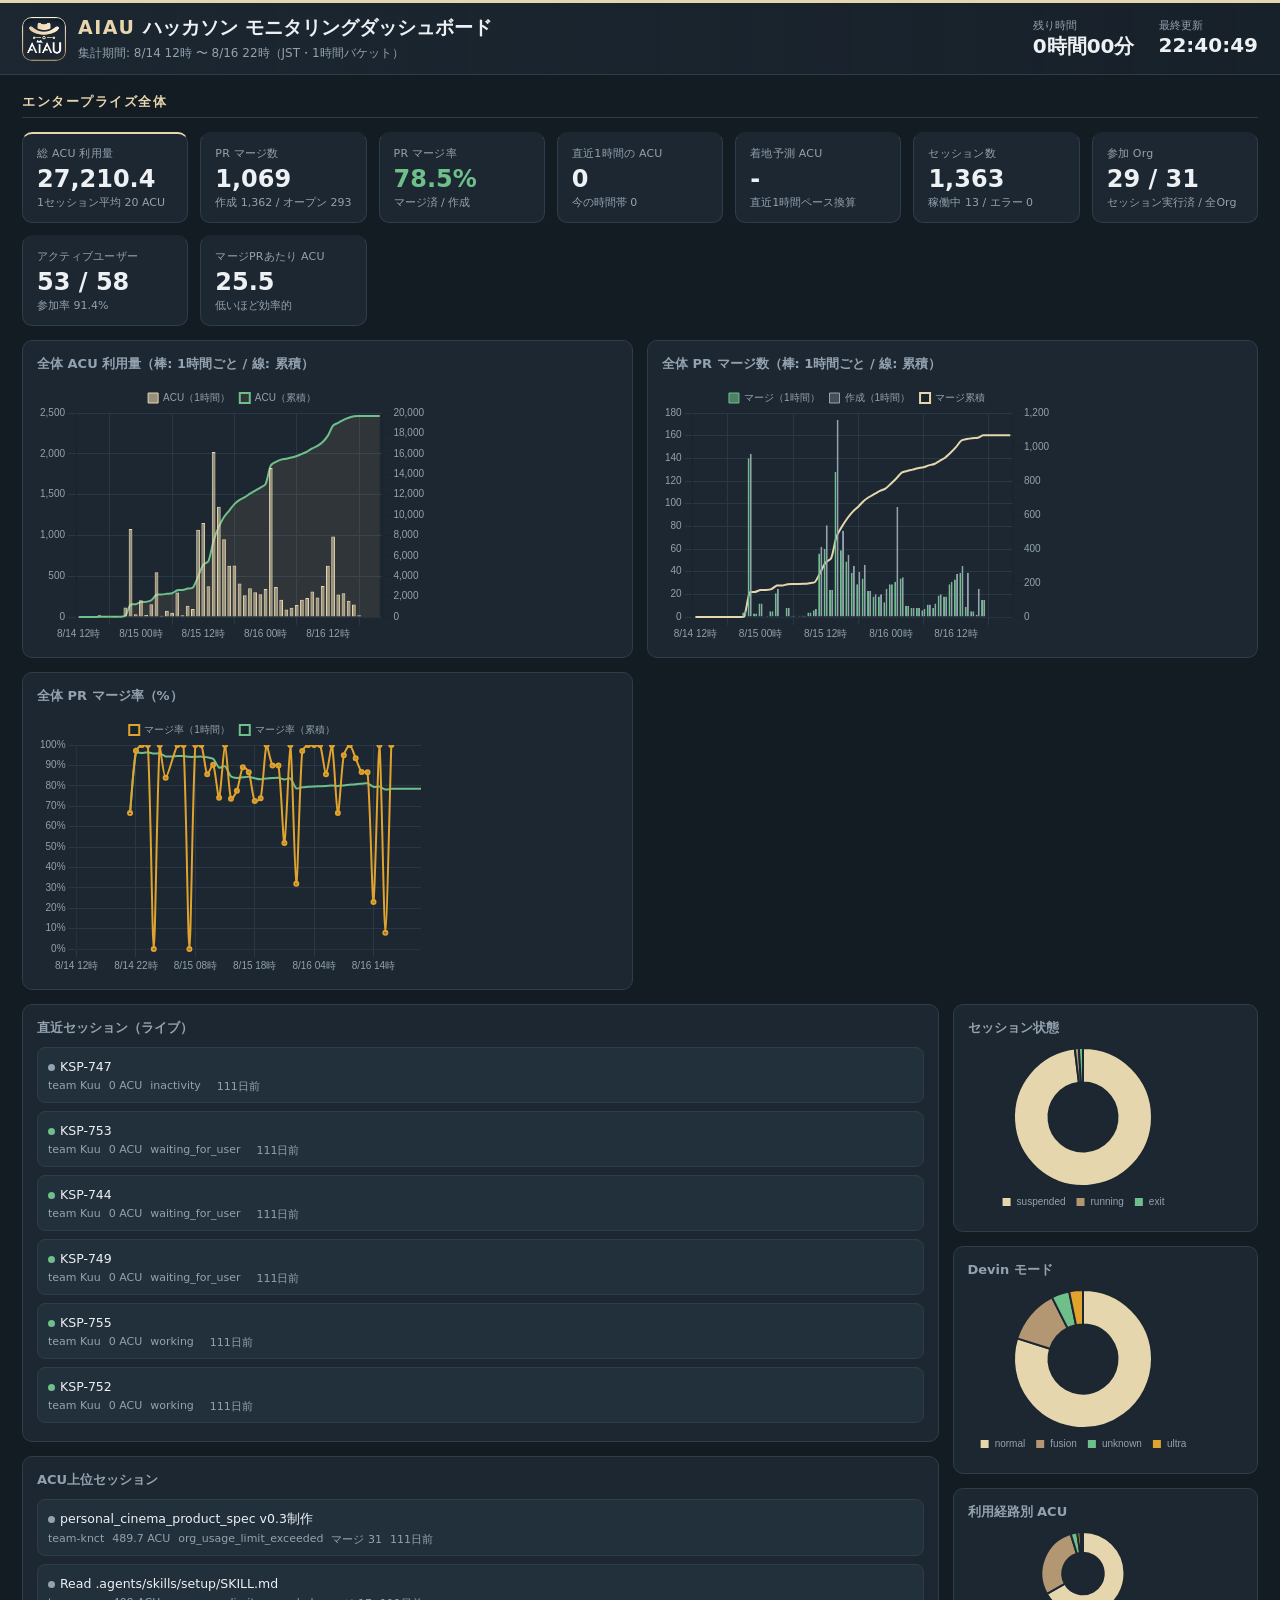
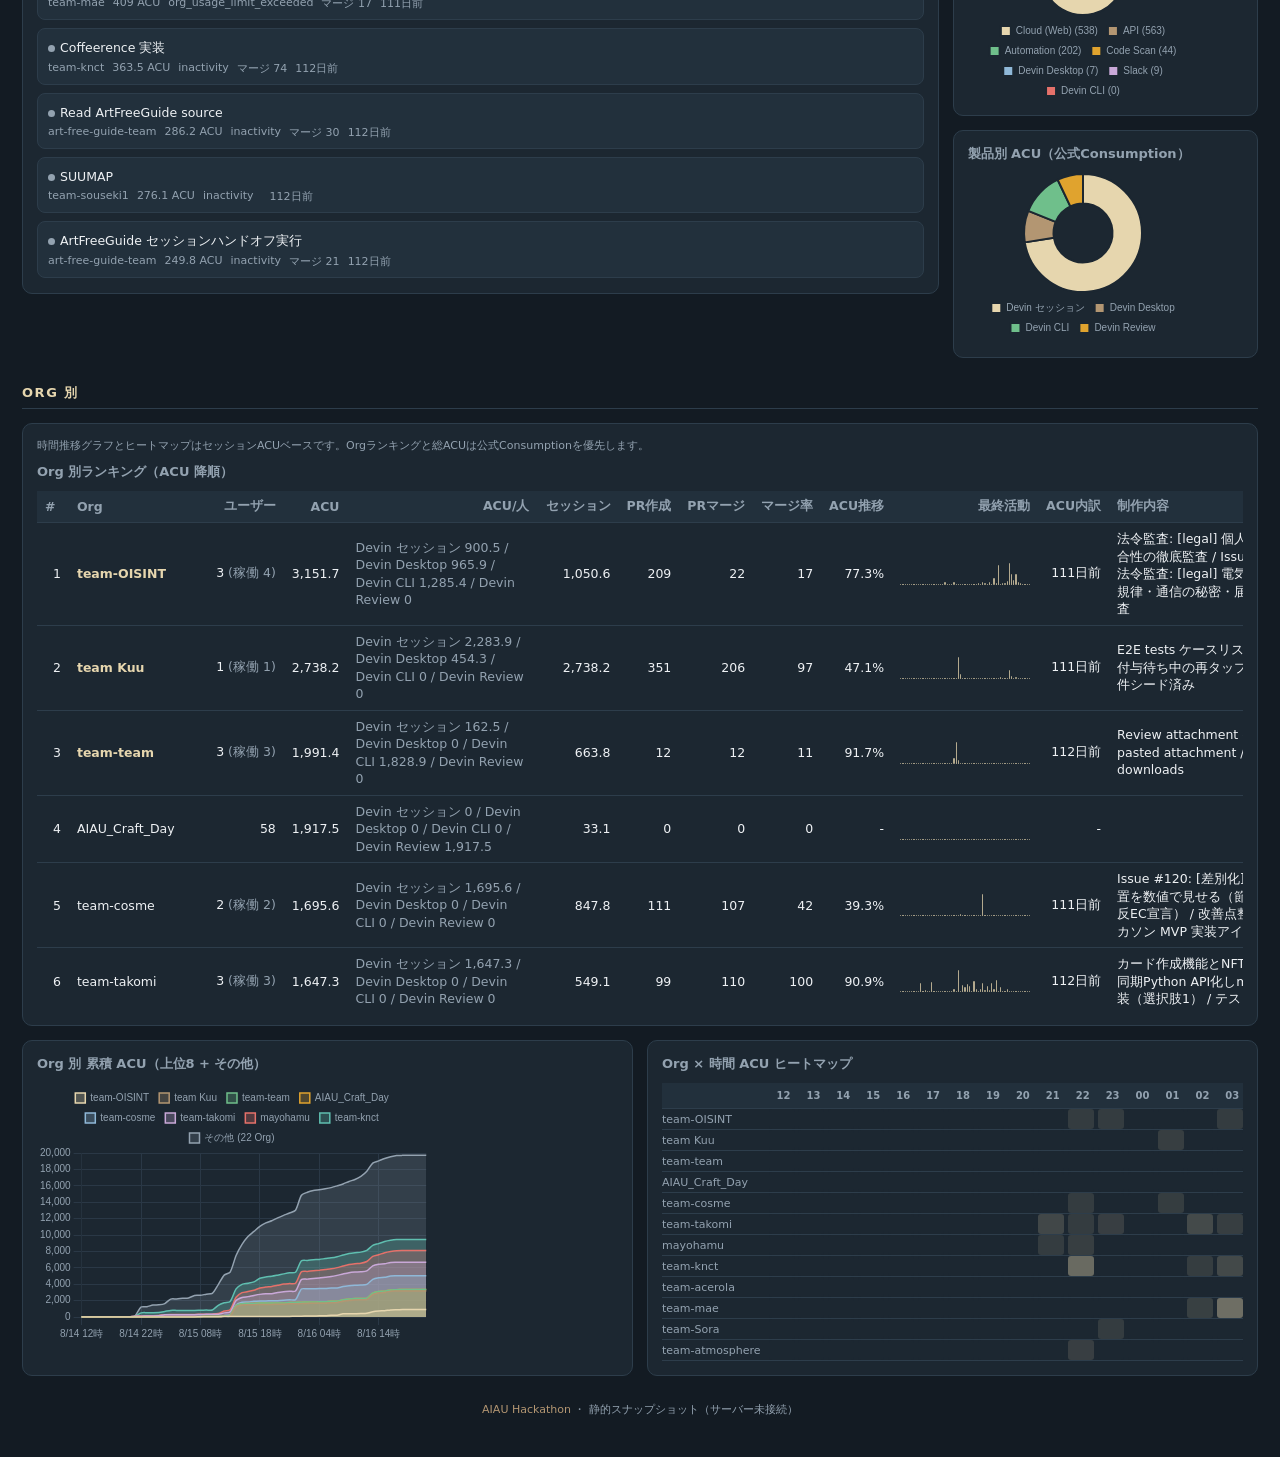
==== commit bb876783: "公式ConsumptionのACU集計に対応" ====
--- a/dashboard.html
+++ b/dashboard.html
@@ -101,6 +101,7 @@
 .charts #heatmap { max-height: 280px; }
 .side .card canvas, .side-wide .card canvas { height: 170px !important; max-height: 170px; }
 #chart-status, #chart-mode { height: 170px !important; max-height: 170px; }
+.chart-note { color: var(--muted); font-size: 11px; margin: 0 0 10px; }
 
 .charts { display: grid; grid-template-columns: repeat(auto-fit, minmax(420px, 1fr)); gap: 14px; }
 .split { display: grid; grid-template-columns: minmax(0, 3fr) minmax(260px, 1fr); gap: 14px; align-items: start; }
@@ -111,6 +112,7 @@
 table { width: 100%; border-collapse: collapse; font-size: 12.5px; }
 th, td { padding: 7px 8px; text-align: left; border-bottom: 1px solid var(--border); white-space: nowrap; }
 .org-summary { white-space: normal; min-width: 280px; max-width: 520px; line-height: 1.4; }
+.product-breakdown { white-space: normal; min-width: 190px; line-height: 1.4; color: var(--muted); }
 th { position: sticky; top: 0; background: var(--panel-2); color: var(--muted); font-weight: 600; z-index: 1; }
 td.num, th.num { text-align: right; font-variant-numeric: tabular-nums; }
 tbody tr:hover { background: #24323f; }
@@ -216,6 +218,10 @@
           <h2>利用経路別 ACU</h2>
           <canvas id="chart-origin" height="150"></canvas>
         </div>
+        <div class="card">
+          <h2>製品別 ACU（公式Consumption）</h2>
+          <canvas id="chart-product" height="150"></canvas>
+        </div>
       </div>
     </div>
   </section>
@@ -224,6 +230,7 @@
     <h2 class="block-title">Org 別</h2>
 
     <div class="card">
+        <p class="chart-note">時間推移グラフとヒートマップはセッションACUベースです。Orgランキングと総ACUは公式Consumptionを優先します。</p>
         <h2>Org 別ランキング（ACU 降順）</h2>
         <div class="table-wrap">
           <table id="org-table">
@@ -278,7 +285,7 @@
 
 </script>
 <script>
-window.EMBEDDED_DATA = {"generated_at": 1786844228, "hours": [1786676400, 1786680000, 1786683600, 1786687200, 1786690800, 1786694400, 1786698000, 1786701600, 1786705200, 1786708800, 1786712400, 1786716000, 1786719600, 1786723200, 1786726800, 1786730400, 1786734000, 1786737600, 1786741200, 1786744800, 1786748400, 1786752000, 1786755600, 1786759200, 1786762800, 1786766400, 1786770000, 1786773600, 1786777200, 1786780800, 1786784400, 1786788000, 1786791600, 1786795200, 1786798800, 1786802400, 1786806000, 1786809600, 1786813200, 1786816800, 1786820400, 1786824000, 1786827600, 1786831200, 1786834800, 1786838400, 1786842000], "hackathon": {"start": 1786676400, "end": 1786784400, "remaining_seconds": 0}, "collector": {"last_poll_at": 1786844165, "last_error": null, "poll_interval": 60}, "totals": {"acus": 15475.21, "sessions": 875, "active_sessions": 53, "error_sessions": 0, "prs_created": 1085, "prs_merged": 833, "prs_open": 252, "merge_rate": 76.8, "orgs": 31, "active_orgs": 27, "users": 58, "active_users": 51, "activation_rate": 87.9, "acus_per_session": 17.69, "acus_per_merged_pr": 18.58}, "pace": {"acus_last_full_hour": 175.57, "acus_current_hour": 96.87, "projected_total_acus": null}, "hourly": [{"hour": 1786676400, "acus": 0.0, "acus_cum": 0.0, "prs_created": 0, "prs_merged": 0, "prs_created_cum": 0, "prs_merged_cum": 0, "merge_rate": null, "merge_rate_cum": null, "sessions": 0}, {"hour": 1786680000, "acus": 0.0, "acus_cum": 0.0, "prs_created": 0, "prs_merged": 0, "prs_created_cum": 0, "prs_merged_cum": 0, "merge_rate": null, "merge_rate_cum": null, "sessions": 0}, {"hour": 1786683600, "acus": 0.0, "acus_cum": 0.0, "prs_created": 0, "prs_merged": 0, "prs_created_cum": 0, "prs_merged_cum": 0, "merge_rate": null, "merge_rate_cum": null, "sessions": 0}, {"hour": 1786687200, "acus": 0.0, "acus_cum": 0.0, "prs_created": 0, "prs_merged": 0, "prs_created_cum": 0, "prs_merged_cum": 0, "merge_rate": null, "merge_rate_cum": null, "sessions": 0}, {"hour": 1786690800, "acus": 21.19, "acus_cum": 21.19, "prs_created": 0, "prs_merged": 0, "prs_created_cum": 0, "prs_merged_cum": 0, "merge_rate": null, "merge_rate_cum": null, "sessions": 1}, {"hour": 1786694400, "acus": 1.0, "acus_cum": 22.18, "prs_created": 0, "prs_merged": 0, "prs_created_cum": 0, "prs_merged_cum": 0, "merge_rate": null, "merge_rate_cum": null, "sessions": 1}, {"hour": 1786698000, "acus": 0.0, "acus_cum": 22.18, "prs_created": 0, "prs_merged": 0, "prs_created_cum": 0, "prs_merged_cum": 0, "merge_rate": null, "merge_rate_cum": null, "sessions": 0}, {"hour": 1786701600, "acus": 0.8, "acus_cum": 22.98, "prs_created": 0, "prs_merged": 0, "prs_created_cum": 0, "prs_merged_cum": 0, "merge_rate": null, "merge_rate_cum": null, "sessions": 1}, {"hour": 1786705200, "acus": 0.0, "acus_cum": 22.98, "prs_created": 0, "prs_merged": 0, "prs_created_cum": 0, "prs_merged_cum": 0, "merge_rate": null, "merge_rate_cum": null, "sessions": 0}, {"hour": 1786708800, "acus": 115.62, "acus_cum": 138.6, "prs_created": 6, "prs_merged": 4, "prs_created_cum": 6, "prs_merged_cum": 4, "merge_rate": 66.7, "merge_rate_cum": 66.7, "sessions": 9}, {"hour": 1786712400, "acus": 1078.64, "acus_cum": 1217.24, "prs_created": 144, "prs_merged": 139, "prs_created_cum": 150, "prs_merged_cum": 143, "merge_rate": 96.5, "merge_rate_cum": 95.3, "sessions": 16}, {"hour": 1786716000, "acus": 35.23, "acus_cum": 1252.47, "prs_created": 3, "prs_merged": 3, "prs_created_cum": 153, "prs_merged_cum": 146, "merge_rate": 100.0, "merge_rate_cum": 95.4, "sessions": 6}, {"hour": 1786719600, "acus": 205.54, "acus_cum": 1458.01, "prs_created": 12, "prs_merged": 12, "prs_created_cum": 165, "prs_merged_cum": 158, "merge_rate": 100.0, "merge_rate_cum": 95.8, "sessions": 1}, {"hour": 1786723200, "acus": 24.2, "acus_cum": 1482.2, "prs_created": 1, "prs_merged": 0, "prs_created_cum": 166, "prs_merged_cum": 158, "merge_rate": 0.0, "merge_rate_cum": 95.2, "sessions": 5}, {"hour": 1786726800, "acus": 155.47, "acus_cum": 1637.68, "prs_created": 5, "prs_merged": 5, "prs_created_cum": 171, "prs_merged_cum": 163, "merge_rate": 100.0, "merge_rate_cum": 95.3, "sessions": 7}, {"hour": 1786730400, "acus": 314.53, "acus_cum": 1952.2, "prs_created": 8, "prs_merged": 5, "prs_created_cum": 179, "prs_merged_cum": 168, "merge_rate": 62.5, "merge_rate_cum": 93.9, "sessions": 5}, {"hour": 1786734000, "acus": 13.81, "acus_cum": 1966.01, "prs_created": 0, "prs_merged": 0, "prs_created_cum": 179, "prs_merged_cum": 168, "merge_rate": null, "merge_rate_cum": 93.9, "sessions": 1}, {"hour": 1786737600, "acus": 75.19, "acus_cum": 2041.2, "prs_created": 8, "prs_merged": 8, "prs_created_cum": 187, "prs_merged_cum": 176, "merge_rate": 100.0, "merge_rate_cum": 94.1, "sessions": 1}, {"hour": 1786741200, "acus": 52.66, "acus_cum": 2093.86, "prs_created": 1, "prs_merged": 1, "prs_created_cum": 188, "prs_merged_cum": 177, "merge_rate": 100.0, "merge_rate_cum": 94.1, "sessions": 1}, {"hour": 1786744800, "acus": 293.19, "acus_cum": 2387.05, "prs_created": 1, "prs_merged": 0, "prs_created_cum": 189, "prs_merged_cum": 177, "merge_rate": 0.0, "merge_rate_cum": 93.7, "sessions": 2}, {"hour": 1786748400, "acus": 20.36, "acus_cum": 2407.41, "prs_created": 1, "prs_merged": 1, "prs_created_cum": 190, "prs_merged_cum": 178, "merge_rate": 100.0, "merge_rate_cum": 93.7, "sessions": 2}, {"hour": 1786752000, "acus": 136.47, "acus_cum": 2543.88, "prs_created": 4, "prs_merged": 4, "prs_created_cum": 194, "prs_merged_cum": 182, "merge_rate": 100.0, "merge_rate_cum": 93.8, "sessions": 9}, {"hour": 1786755600, "acus": 98.13, "acus_cum": 2642.01, "prs_created": 7, "prs_merged": 6, "prs_created_cum": 201, "prs_merged_cum": 188, "merge_rate": 85.7, "merge_rate_cum": 93.5, "sessions": 9}, {"hour": 1786759200, "acus": 817.14, "acus_cum": 3459.15, "prs_created": 52, "prs_merged": 47, "prs_created_cum": 253, "prs_merged_cum": 235, "merge_rate": 90.4, "merge_rate_cum": 92.9, "sessions": 15}, {"hour": 1786762800, "acus": 1074.5, "acus_cum": 4533.65, "prs_created": 67, "prs_merged": 44, "prs_created_cum": 320, "prs_merged_cum": 279, "merge_rate": 65.7, "merge_rate_cum": 87.2, "sessions": 42}, {"hour": 1786766400, "acus": 375.71, "acus_cum": 4909.36, "prs_created": 24, "prs_merged": 24, "prs_created_cum": 344, "prs_merged_cum": 303, "merge_rate": 100.0, "merge_rate_cum": 88.1, "sessions": 25}, {"hour": 1786770000, "acus": 2021.79, "acus_cum": 6931.15, "prs_created": 174, "prs_merged": 128, "prs_created_cum": 518, "prs_merged_cum": 431, "merge_rate": 73.6, "merge_rate_cum": 83.2, "sessions": 147}, {"hour": 1786773600, "acus": 1347.92, "acus_cum": 8279.08, "prs_created": 75, "prs_merged": 58, "prs_created_cum": 593, "prs_merged_cum": 489, "merge_rate": 77.3, "merge_rate_cum": 82.5, "sessions": 41}, {"hour": 1786777200, "acus": 819.7, "acus_cum": 9098.78, "prs_created": 55, "prs_merged": 49, "prs_created_cum": 648, "prs_merged_cum": 538, "merge_rate": 89.1, "merge_rate_cum": 83.0, "sessions": 40}, {"hour": 1786780800, "acus": 600.54, "acus_cum": 9699.32, "prs_created": 45, "prs_merged": 39, "prs_created_cum": 693, "prs_merged_cum": 577, "merge_rate": 86.7, "merge_rate_cum": 83.3, "sessions": 26}, {"hour": 1786784400, "acus": 590.51, "acus_cum": 10289.83, "prs_created": 37, "prs_merged": 26, "prs_created_cum": 730, "prs_merged_cum": 603, "merge_rate": 70.3, "merge_rate_cum": 82.6, "sessions": 42}, {"hour": 1786788000, "acus": 404.02, "acus_cum": 10693.85, "prs_created": 43, "prs_merged": 31, "prs_created_cum": 773, "prs_merged_cum": 634, "merge_rate": 72.1, "merge_rate_cum": 82.0, "sessions": 36}, {"hour": 1786791600, "acus": 266.69, "acus_cum": 10960.54, "prs_created": 23, "prs_merged": 23, "prs_created_cum": 796, "prs_merged_cum": 657, "merge_rate": 100.0, "merge_rate_cum": 82.5, "sessions": 18}, {"hour": 1786795200, "acus": 351.79, "acus_cum": 11312.33, "prs_created": 20, "prs_merged": 18, "prs_created_cum": 816, "prs_merged_cum": 675, "merge_rate": 90.0, "merge_rate_cum": 82.7, "sessions": 22}, {"hour": 1786798800, "acus": 285.62, "acus_cum": 11597.95, "prs_created": 20, "prs_merged": 18, "prs_created_cum": 836, "prs_merged_cum": 693, "merge_rate": 90.0, "merge_rate_cum": 82.9, "sessions": 23}, {"hour": 1786802400, "acus": 280.27, "acus_cum": 11878.22, "prs_created": 25, "prs_merged": 12, "prs_created_cum": 861, "prs_merged_cum": 705, "merge_rate": 48.0, "merge_rate_cum": 81.9, "sessions": 27}, {"hour": 1786806000, "acus": 291.79, "acus_cum": 12170.01, "prs_created": 25, "prs_merged": 25, "prs_created_cum": 886, "prs_merged_cum": 730, "merge_rate": 100.0, "merge_rate_cum": 82.4, "sessions": 21}, {"hour": 1786809600, "acus": 1772.34, "acus_cum": 13942.35, "prs_created": 97, "prs_merged": 25, "prs_created_cum": 983, "prs_merged_cum": 755, "merge_rate": 25.8, "merge_rate_cum": 76.8, "sessions": 103}, {"hour": 1786813200, "acus": 355.04, "acus_cum": 14297.39, "prs_created": 35, "prs_merged": 33, "prs_created_cum": 1018, "prs_merged_cum": 788, "merge_rate": 94.3, "merge_rate_cum": 77.4, "sessions": 18}, {"hour": 1786816800, "acus": 210.86, "acus_cum": 14508.24, "prs_created": 10, "prs_merged": 10, "prs_created_cum": 1028, "prs_merged_cum": 798, "merge_rate": 100.0, "merge_rate_cum": 77.6, "sessions": 11}, {"hour": 1786820400, "acus": 67.48, "acus_cum": 14575.72, "prs_created": 5, "prs_merged": 5, "prs_created_cum": 1033, "prs_merged_cum": 803, "merge_rate": 100.0, "merge_rate_cum": 77.7, "sessions": 9}, {"hour": 1786824000, "acus": 114.05, "acus_cum": 14689.77, "prs_created": 8, "prs_merged": 8, "prs_created_cum": 1041, "prs_merged_cum": 811, "merge_rate": 100.0, "merge_rate_cum": 77.9, "sessions": 16}, {"hour": 1786827600, "acus": 146.38, "acus_cum": 14836.15, "prs_created": 7, "prs_merged": 6, "prs_created_cum": 1048, "prs_merged_cum": 817, "merge_rate": 85.7, "merge_rate_cum": 78.0, "sessions": 21}, {"hour": 1786831200, "acus": 145.11, "acus_cum": 14981.26, "prs_created": 8, "prs_merged": 6, "prs_created_cum": 1056, "prs_merged_cum": 823, "merge_rate": 75.0, "merge_rate_cum": 77.9, "sessions": 12}, {"hour": 1786834800, "acus": 221.52, "acus_cum": 15202.78, "prs_created": 11, "prs_merged": 3, "prs_created_cum": 1067, "prs_merged_cum": 826, "merge_rate": 27.3, "merge_rate_cum": 77.4, "sessions": 27}, {"hour": 1786838400, "acus": 175.57, "acus_cum": 15378.35, "prs_created": 12, "prs_merged": 3, "prs_created_cum": 1079, "prs_merged_cum": 829, "merge_rate": 25.0, "merge_rate_cum": 76.8, "sessions": 25}, {"hour": 1786842000, "acus": 96.87, "acus_cum": 15475.21, "prs_created": 6, "prs_merged": 4, "prs_created_cum": 1085, "prs_merged_cum": 833, "merge_rate": 66.7, "merge_rate_cum": 76.8, "sessions": 31}], "orgs": [{"org_id": "org-c256a598b6734b58914206ce96526004", "name": "team Kuu", "user_count": 1, "summary": "E2E tests ケースリストアップ / E2E B-2-6: 付与待ち中の再タップ / E2E B-2-7: 当日 20 件シード済み", "acus": 1635.43, "sessions": 176, "active_users": 1, "prs_created": 131, "prs_merged": 72, "last_activity": 1786844145, "hourly_acus": [0.0, 0.0, 0.0, 0.0, 0.0, 0.0, 0.0, 0.0, 0.0, 0.0, 0.0, 0.0, 0.0, 16.52, 0.0, 0.0, 0.0, 0.0, 0.0, 0.0, 0.0, 0.0, 0.0, 0.0, 20.05, 6.54, 1119.67, 234.47, 36.59, 8.59, 34.43, 0.0, 0.0, 18.84, 0.0, 42.49, 0.0, 2.27, 0.0, 0.0, 0.0, 0.0, 0.0, 0.0, 0.0, 52.24, 42.71], "rank": 1, "merge_rate": 55.0, "acus_per_user": 1635.43, "prs_merged_per_user": 72.0}, {"org_id": "org-8ef59d3920024555ac58e22b44043e8a", "name": "team-cosme", "user_count": 2, "summary": "改善点整理と実装案検討 / ハッカソン MVP 実装アイデア / Issue #120: [差別化] 「買わせない」立ち位置を数値で見せる（節約額ダッシュボードと反EC宣言）", "acus": 1552.36, "sessions": 101, "active_users": 2, "prs_created": 98, "prs_merged": 28, "last_activity": 1786843864, "hourly_acus": [0.0, 0.0, 0.0, 0.0, 0.0, 0.0, 0.0, 0.0, 0.0, 0.0, 1.68, 0.0, 0.0, 7.67, 0.0, 0.0, 0.0, 0.0, 0.0, 0.0, 0.0, 0.0, 0.0, 0.0, 60.79, 0.92, 0.0, 108.58, 0.0, 85.87, 0.0, 0.0, 16.35, 0.0, 36.43, 0.0, 5.26, 1216.43, 1.53, 10.84, 0.0, 0.0, 0.0, 0.0, 0.0, 0.0, 0.0], "rank": 2, "merge_rate": 28.6, "acus_per_user": 776.18, "prs_merged_per_user": 14.0}, {"org_id": "org-f8cb4f3144334ad6ac54dd9a82658cb4", "name": "team-takomi", "user_count": 3, "summary": "カード作成機能とNFT作成機能連携 / 加工を同期Python API化しmintと並行実行する実装（選択肢1） / テスト", "acus": 1536.87, "sessions": 93, "active_users": 3, "prs_created": 102, "prs_merged": 88, "last_activity": 1786844096, "hourly_acus": [0.0, 0.0, 0.0, 0.0, 0.0, 0.0, 0.0, 0.0, 0.0, 97.64, 1.27, 24.74, 0.0, 0.0, 113.24, 18.59, 0.0, 0.0, 0.0, 0.0, 0.0, 9.67, 4.09, 8.08, 34.87, 4.82, 241.63, 18.03, 80.71, 52.9, 88.08, 67.05, 1.63, 122.59, 36.0, 0.0, 37.71, 97.33, 26.77, 67.82, 21.96, 98.87, 30.84, 83.47, 0.0, 37.1, 9.36], "rank": 3, "merge_rate": 86.3, "acus_per_user": 512.29, "prs_merged_per_user": 29.33}, {"org_id": "org-7a7edc4dcef44ecb987ef5cb6dea627d", "name": "team-acerola", "user_count": 2, "summary": "F3 新規登録導線の文言整理 / NewItem/Account の実機検証 (375px) / 要件定義書を docs/00_product_requirements.md として保存", "acus": 1073.48, "sessions": 44, "active_users": 2, "prs_created": 105, "prs_merged": 102, "last_activity": 1786843955, "hourly_acus": [0.0, 0.0, 0.0, 0.0, 0.0, 0.0, 0.0, 0.0, 0.0, 0.0, 0.0, 0.0, 0.0, 0.0, 0.0, 0.0, 0.0, 0.0, 0.0, 0.0, 0.0, 0.0, 0.0, 0.0, 24.7, 64.67, 94.74, 80.74, 130.95, 112.92, 28.35, 41.66, 6.56, 0.0, 73.23, 19.05, 7.26, 10.25, 301.22, 42.66, 20.38, 0.0, 0.0, 0.0, 0.0, 3.44, 10.71], "rank": 4, "merge_rate": 97.1, "acus_per_user": 536.74, "prs_merged_per_user": 51.0}, {"org_id": "org-747cb43fb0fc4a84a8ddd65ef89a57aa", "name": "team-knct", "user_count": 3, "summary": "Coffeerence 実装 / personal_cinema_product_spec v0.3制作 / コミケ出展情報リサーチ", "acus": 1066.7, "sessions": 45, "active_users": 3, "prs_created": 152, "prs_merged": 119, "last_activity": 1786843961, "hourly_acus": [0.0, 0.0, 0.0, 0.0, 0.0, 0.0, 0.0, 0.0, 0.0, 0.0, 380.21, 0.0, 0.0, 0.0, 5.85, 111.95, 0.0, 0.0, 0.0, 0.0, 0.0, 0.0, 0.0, 269.76, 0.0, 19.55, 0.0, 0.0, 0.0, 0.0, 130.89, 53.07, 0.0, 0.0, 1.58, 83.19, 9.14, 1.52, 0.0, 0.0, 0.0, 0.0, 0.0, 0.0, 0.0, 0.0, 0.0], "rank": 5, "merge_rate": 78.3, "acus_per_user": 355.57, "prs_merged_per_user": 39.67}, {"org_id": "org-1f38e80d0c434e16a26f6cd454512f26", "name": "mayohamu", "user_count": 2, "summary": "VTuber雑談配信設計案 / Prepare hackathon-kit.zip / ドパガキ矯正ツール作成", "acus": 1009.19, "sessions": 46, "active_users": 2, "prs_created": 49, "prs_merged": 39, "last_activity": 1786844092, "hourly_acus": [0.0, 0.0, 0.0, 0.0, 0.0, 0.0, 0.0, 0.0, 0.0, 0.54, 20.97, 0.0, 0.0, 0.0, 0.0, 0.0, 0.0, 0.0, 0.0, 0.0, 0.0, 0.0, 0.0, 61.91, 142.14, 27.0, 144.26, 200.02, 15.21, 24.02, 145.41, 38.74, 54.01, 0.0, 67.67, 0.0, 0.0, 0.0, 0.0, 0.0, 0.0, 0.0, 0.0, 0.0, 27.13, 35.53, 4.64], "rank": 6, "merge_rate": 79.6, "acus_per_user": 504.6, "prs_merged_per_user": 19.5}, {"org_id": "org-e0c7f257fa724c23b16dfd8435ddd0e9", "name": "team-mae", "user_count": 2, "summary": "auto-build: 概念AR 撮影アプリ v1 の本番実装（Next.js + TS・声なし・鍵なし） / Read .agents/skills/setup/SKILL.md / design-mock v5: 概念のポップさを UI へ（デザインランゲージ批評＋撮影画面の描き直し）", "acus": 877.98, "sessions": 30, "active_users": 1, "prs_created": 4, "prs_merged": 3, "last_activity": 1786843029, "hourly_acus": [0.0, 0.0, 0.0, 0.0, 0.0, 0.0, 0.0, 0.0, 0.0, 0.0, 0.0, 0.0, 0.0, 0.0, 36.38, 181.88, 13.81, 0.0, 0.0, 0.0, 0.0, 0.0, 0.0, 0.0, 0.0, 0.0, 0.0, 16.53, 13.9, 0.0, 0.0, 0.0, 0.0, 18.9, 19.51, 53.89, 12.09, 388.56, 4.61, 85.49, 0.0, 11.75, 2.74, 0.0, 0.0, 17.93, 0.0], "rank": 7, "merge_rate": 75.0, "acus_per_user": 438.99, "prs_merged_per_user": 1.5}, {"org_id": "org-af04f63b9e0f46f5ac153338a51c2ae4", "name": "team-atmosphere", "user_count": 3, "summary": "(サブプロダクト)FGC HUB / [鳥羽] 購入後の追跡・リバランス・追加資金対応（購入プランの実追跡） / (サブプロダクト)熱量レビューサイト作成", "acus": 775.83, "sessions": 40, "active_users": 3, "prs_created": 33, "prs_merged": 27, "last_activity": 1786842064, "hourly_acus": [0.0, 0.0, 0.0, 0.0, 0.0, 0.0, 0.0, 0.0, 0.0, 0.0, 26.05, 0.0, 0.0, 0.0, 0.0, 0.0, 0.0, 0.0, 0.0, 0.0, 0.0, 98.5, 78.5, 152.26, 0.0, 23.8, 1.69, 106.05, 58.11, 48.23, 0.0, 0.0, 0.0, 146.05, 20.99, 0.0, 0.0, 0.0, 0.0, 0.0, 0.0, 0.0, 0.0, 0.0, 0.0, 9.53, 6.07], "rank": 8, "merge_rate": 81.8, "acus_per_user": 258.61, "prs_merged_per_user": 9.0}, {"org_id": "org-5e5d0e8a97e546a2970a957d267ac283", "name": "team-souseki1", "user_count": 3, "summary": "用中文进行后续讨论 / 创建 pvp prompt.md / 分析navitime geocoding API接口数据", "acus": 745.25, "sessions": 13, "active_users": 3, "prs_created": 26, "prs_merged": 14, "last_activity": 1786800256, "hourly_acus": [0.0, 0.0, 0.0, 0.0, 0.0, 0.0, 0.0, 0.0, 0.0, 0.0, 3.4, 6.1, 0.0, 0.0, 0.0, 0.0, 0.0, 0.0, 0.0, 207.3, 0.0, 0.0, 4.38, 225.29, 283.56, 0.0, 13.94, 1.29, 0.0, 0.0, 0.0, 0.0, 0.0, 0.0, 0.0, 0.0, 0.0, 0.0, 0.0, 0.0, 0.0, 0.0, 0.0, 0.0, 0.0, 0.0, 0.0], "rank": 9, "merge_rate": 53.8, "acus_per_user": 248.42, "prs_merged_per_user": 4.67}, {"org_id": "org-0a628f99c4074829856f32d232397f4e", "name": "team-K", "user_count": 1, "summary": "supabaseの効果的活用提案 / D6: travel tool research (additional data sources) / Electronアプリの説明", "acus": 740.54, "sessions": 50, "active_users": 3, "prs_created": 52, "prs_merged": 43, "last_activity": 1786841285, "hourly_acus": [0.0, 0.0, 0.0, 0.0, 0.0, 0.0, 0.0, 0.0, 0.0, 6.15, 0.8, 0.0, 0.0, 0.0, 0.0, 0.0, 0.0, 0.0, 0.0, 0.0, 0.0, 0.0, 11.16, 88.0, 118.48, 0.0, 104.18, 24.19, 79.77, 24.2, 68.03, 15.85, 38.66, 43.26, 0.0, 17.1, 31.06, 22.01, 0.0, 0.0, 0.0, 0.0, 47.64, 0.0, 0.0, 0.0, 0.0], "rank": 10, "merge_rate": 82.7, "acus_per_user": 740.54, "prs_merged_per_user": 43.0}, {"org_id": "org-a8b2fb11e63f471caa4dfdc92a9591b2", "name": "art-free-guide-team", "user_count": 2, "summary": "Read ArtFreeGuide source / ArtFreeGuide セッションハンドオフ実行 / ArtFreeGuide最終日引き継ぎ実行", "acus": 713.77, "sessions": 4, "active_users": 1, "prs_created": 68, "prs_merged": 68, "last_activity": 1786842417, "hourly_acus": [0.0, 0.0, 0.0, 0.0, 0.0, 0.0, 0.0, 0.0, 0.0, 0.0, 286.16, 0.0, 0.0, 0.0, 0.0, 0.0, 0.0, 0.0, 0.0, 0.0, 0.0, 0.0, 0.0, 0.0, 0.0, 0.0, 0.0, 249.84, 0.0, 0.0, 0.0, 0.0, 0.0, 0.0, 0.0, 0.0, 174.89, 0.0, 0.0, 0.0, 0.0, 0.0, 0.0, 2.88, 0.0, 0.0, 0.0], "rank": 11, "merge_rate": 100.0, "acus_per_user": 356.88, "prs_merged_per_user": 34.0}, {"org_id": "org-43faecb58c8b49f2917aa9b4f5d83ff6", "name": "team-Physical", "user_count": 3, "summary": "Devinの現状評価採点基準 / motion_samplesからパンチツイスト判別ロジック作成 / 会場手元アプリ接合", "acus": 518.87, "sessions": 36, "active_users": 2, "prs_created": 41, "prs_merged": 30, "last_activity": 1786844125, "hourly_acus": [0.0, 0.0, 0.0, 0.0, 0.0, 0.0, 0.0, 0.0, 0.0, 0.51, 0.0, 0.0, 0.0, 0.0, 0.0, 0.0, 0.0, 0.0, 0.0, 0.0, 0.0, 0.0, 0.0, 0.0, 34.56, 14.57, 61.76, 22.11, 72.26, 22.6, 40.62, 27.31, 125.41, 0.0, 1.48, 34.98, 2.21, 8.12, 0.0, 0.0, 0.0, 0.0, 0.0, 0.0, 30.1, 13.06, 7.19], "rank": 12, "merge_rate": 73.2, "acus_per_user": 172.96, "prs_merged_per_user": 10.0}, {"org_id": "org-46d7fe5c466d438aadc6625c7912768c", "name": "team-OISINT", "user_count": 3, "summary": "法令監査: [legal] 個人情報保護法（APPI）適合性の徹底監査 / Issueで衝突防止提案実行 / 対応 OISINT/issues/14", "acus": 395.45, "sessions": 62, "active_users": 4, "prs_created": 21, "prs_merged": 12, "last_activity": 1786843972, "hourly_acus": [0.0, 0.0, 0.0, 0.0, 0.0, 0.0, 0.0, 0.0, 0.0, 0.0, 2.65, 1.4, 0.0, 0.0, 0.0, 2.1, 0.0, 0.0, 0.0, 0.0, 19.83, 6.96, 0.0, 0.0, 23.1, 0.0, 0.0, 0.0, 0.0, 0.0, 0.0, 0.0, 0.0, 0.0, 0.0, 16.74, 7.48, 22.46, 18.09, 1.43, 22.83, 1.23, 59.54, 13.45, 161.98, 2.9, 11.27], "rank": 13, "merge_rate": 57.1, "acus_per_user": 131.82, "prs_merged_per_user": 4.0}, {"org_id": "org-10b11d2cd5e547b4b3e1bbcc900bf57b", "name": "team-matuge", "user_count": 2, "summary": "商品保持型Alpha Matte生成 / AGENTS.md/docs確認 / Test Supabase MCP integration", "acus": 390.42, "sessions": 8, "active_users": 2, "prs_created": 18, "prs_merged": 17, "last_activity": 1786842793, "hourly_acus": [0.0, 0.0, 0.0, 0.0, 0.0, 0.0, 0.0, 0.0, 0.0, 0.0, 0.6, 0.0, 205.54, 0.0, 0.0, 0.0, 0.0, 0.0, 52.66, 0.0, 0.0, 0.0, 0.0, 0.0, 0.0, 0.0, 0.0, 77.16, 0.0, 0.0, 0.0, 1.34, 0.0, 0.0, 0.0, 10.42, 0.0, 0.0, 0.0, 0.0, 0.0, 0.0, 0.0, 42.7, 0.0, 0.0, 0.0], "rank": 14, "merge_rate": 94.4, "acus_per_user": 195.21, "prs_merged_per_user": 8.5}, {"org_id": "org-e2fbe8c83e9546368e3abcb097137f92", "name": "HachiyumoLab", "user_count": 2, "summary": "GemNotes GitHubプロジェクト確認 / gemnotes 続き作業進行管理 / FAB投稿データ対応", "acus": 365.18, "sessions": 6, "active_users": 2, "prs_created": 41, "prs_merged": 41, "last_activity": 1786815759, "hourly_acus": [0.0, 0.0, 0.0, 0.0, 0.0, 0.0, 0.0, 0.0, 0.0, 0.0, 176.62, 0.0, 0.0, 0.0, 0.0, 0.0, 0.0, 0.0, 0.0, 0.0, 0.0, 0.0, 0.0, 0.0, 0.0, 0.0, 2.21, 0.0, 90.89, 0.0, 0.0, 95.46, 0.0, 0.0, 0.0, 0.0, 0.0, 0.0, 0.0, 0.0, 0.0, 0.0, 0.0, 0.0, 0.0, 0.0, 0.0], "rank": 15, "merge_rate": 100.0, "acus_per_user": 182.59, "prs_merged_per_user": 20.5}, {"org_id": "org-b6e9518e8f134091accd1630a47ef36b", "name": "team morimoli", "user_count": 1, "summary": "更新 .env.example OpenAI/Anthropic とマニュアル作成 / Drizzle SQL直書き調査とAI選択拡張 / Use repo AGENTS.md rules", "acus": 344.38, "sessions": 7, "active_users": 1, "prs_created": 48, "prs_merged": 47, "last_activity": 1786807540, "hourly_acus": [0.0, 0.0, 0.0, 0.0, 0.0, 0.0, 0.0, 0.0, 0.0, 0.0, 54.18, 0.0, 0.0, 0.0, 0.0, 0.0, 0.0, 75.19, 0.0, 0.0, 0.0, 0.0, 0.0, 11.84, 41.59, 0.0, 15.76, 128.57, 0.0, 17.26, 0.0, 0.0, 0.0, 0.0, 0.0, 0.0, 0.0, 0.0, 0.0, 0.0, 0.0, 0.0, 0.0, 0.0, 0.0, 0.0, 0.0], "rank": 16, "merge_rate": 97.9, "acus_per_user": 344.38, "prs_merged_per_user": 47.0}, {"org_id": "org-082bcdaeb76840998c5d3484a10646ab", "name": "team-blast", "user_count": 1, "summary": "configリポジトリ読める？ / configリポジトリを参照してAIAU_dev用のAGENTS.mdルールを作成 / AIAU_dev のローカル開発環境の初期設定", "acus": 334.61, "sessions": 9, "active_users": 1, "prs_created": 30, "prs_merged": 27, "last_activity": 1786792920, "hourly_acus": [0.0, 0.0, 0.0, 0.0, 0.0, 0.0, 0.0, 0.0, 0.0, 0.0, 120.23, 0.0, 0.0, 0.0, 0.0, 0.0, 0.0, 0.0, 0.0, 0.0, 0.0, 1.08, 0.0, 0.0, 0.0, 0.0, 54.5, 0.0, 0.0, 88.71, 29.73, 40.35, 0.0, 0.0, 0.0, 0.0, 0.0, 0.0, 0.0, 0.0, 0.0, 0.0, 0.0, 0.0, 0.0, 0.0, 0.0], "rank": 17, "merge_rate": 90.0, "acus_per_user": 334.61, "prs_merged_per_user": 27.0}, {"org_id": "org-78e896bafd704cb49835d13bbb2962a2", "name": "team-ss", "user_count": 1, "summary": "Read devin_session_milestone0_1.md / Project brief 参考構築", "acus": 222.35, "sessions": 2, "active_users": 1, "prs_created": 2, "prs_merged": 1, "last_activity": 1786797302, "hourly_acus": [0.0, 0.0, 0.0, 0.0, 0.0, 0.0, 0.0, 0.0, 0.0, 0.0, 0.0, 0.0, 0.0, 0.0, 0.0, 0.0, 0.0, 0.0, 0.0, 0.0, 0.0, 0.0, 0.0, 0.0, 0.0, 98.54, 0.0, 0.0, 123.8, 0.0, 0.0, 0.0, 0.0, 0.0, 0.0, 0.0, 0.0, 0.0, 0.0, 0.0, 0.0, 0.0, 0.0, 0.0, 0.0, 0.0, 0.0], "rank": 18, "merge_rate": 50.0, "acus_per_user": 222.35, "prs_merged_per_user": 1.0}, {"org_id": "org-7d22008d74934987b6ecebd4c5d75861", "name": "team-Salaryneko", "user_count": 4, "summary": "介绍devin使用方式 / 发行 API 可能性 / 概述 README.md 前端计划", "acus": 218.57, "sessions": 3, "active_users": 2, "prs_created": 0, "prs_merged": 0, "last_activity": 1786813673, "hourly_acus": [0.0, 0.0, 0.0, 0.0, 0.0, 0.0, 0.0, 0.0, 0.0, 0.0, 0.0, 0.0, 0.0, 0.0, 0.0, 0.0, 0.0, 0.0, 0.0, 0.0, 0.0, 0.0, 0.0, 0.0, 150.94, 0.0, 0.0, 0.0, 66.81, 0.0, 0.0, 0.0, 0.0, 0.0, 0.0, 0.0, 0.0, 0.82, 0.0, 0.0, 0.0, 0.0, 0.0, 0.0, 0.0, 0.0, 0.0], "rank": 19, "merge_rate": null, "acus_per_user": 54.64, "prs_merged_per_user": 0.0}, {"org_id": "org-09701865069f4f8e9dd1aa85b74c4bc4", "name": "Melon25", "user_count": 2, "summary": "テスト用PR小変更 / エンドレスモード実績追加整理 / さいごのパーフェクトエコー 能力使用", "acus": 200.72, "sessions": 5, "active_users": 1, "prs_created": 29, "prs_merged": 28, "last_activity": 1786796572, "hourly_acus": [0.0, 0.0, 0.0, 0.0, 0.0, 0.0, 0.0, 0.0, 0.0, 0.0, 0.0, 0.0, 0.0, 0.0, 0.0, 0.0, 0.0, 0.0, 0.0, 0.0, 0.0, 0.0, 0.0, 0.0, 44.1, 0.0, 139.54, 0.0, 0.0, 0.0, 13.71, 3.37, 0.0, 0.0, 0.0, 0.0, 0.0, 0.0, 0.0, 0.0, 0.0, 0.0, 0.0, 0.0, 0.0, 0.0, 0.0], "rank": 20, "merge_rate": 96.6, "acus_per_user": 100.36, "prs_merged_per_user": 14.0}, {"org_id": "org-39c8d4f5eab84155a03f53eb4ac55228", "name": "team-dekoboko", "user_count": 2, "summary": "プロダクト化の実現 / もう触らない / Read Google presentation link", "acus": 166.42, "sessions": 4, "active_users": 2, "prs_created": 2, "prs_merged": 1, "last_activity": 1786799695, "hourly_acus": [0.0, 0.0, 0.0, 0.0, 0.0, 0.0, 0.0, 0.0, 0.0, 0.0, 0.0, 0.0, 0.0, 0.0, 0.0, 0.0, 0.0, 0.0, 0.0, 0.0, 0.0, 0.0, 0.0, 0.0, 17.79, 0.0, 0.0, 0.0, 37.92, 110.12, 0.0, 0.0, 0.59, 0.0, 0.0, 0.0, 0.0, 0.0, 0.0, 0.0, 0.0, 0.0, 0.0, 0.0, 0.0, 0.0, 0.0], "rank": 21, "merge_rate": 50.0, "acus_per_user": 83.21, "prs_merged_per_user": 0.5}, {"org_id": "org-bd2bc783136846d5987f3e2d0411a2b2", "name": "team-team", "user_count": 3, "summary": "Review attachment content / Review pasted attachment / Open testing repo in downloads", "acus": 162.47, "sessions": 12, "active_users": 3, "prs_created": 12, "prs_merged": 11, "last_activity": 1786838769, "hourly_acus": [0.0, 0.0, 0.0, 0.0, 0.0, 0.0, 0.0, 0.0, 0.0, 0.0, 0.0, 0.0, 0.0, 0.0, 0.0, 0.0, 0.0, 0.0, 0.0, 0.0, 0.0, 0.0, 0.0, 0.0, 28.18, 111.36, 18.35, 0.0, 0.0, 0.0, 4.58, 0.0, 0.0, 0.0, 0.0, 0.0, 0.0, 0.0, 0.0, 0.0, 0.0, 0.0, 0.0, 0.0, 0.0, 0.0, 0.0], "rank": 22, "merge_rate": 91.7, "acus_per_user": 54.16, "prs_merged_per_user": 3.67}, {"org_id": "org-693ebe22ed5644af96a6ced2f76c23cd", "name": "team-Sora", "user_count": 3, "summary": "mainブランチ最新化 モックアップ作成 / sora-33/AIAU#28 解決 / 招待トークン発行方法調査", "acus": 157.52, "sessions": 12, "active_users": 2, "prs_created": 12, "prs_merged": 11, "last_activity": 1786843860, "hourly_acus": [0.0, 0.0, 0.0, 0.0, 0.0, 0.0, 0.0, 0.0, 0.0, 0.0, 0.0, 2.99, 0.0, 0.0, 0.0, 0.0, 0.0, 0.0, 0.0, 0.0, 0.53, 0.0, 0.0, 0.0, 0.0, 0.0, 6.39, 78.54, 0.0, 0.0, 4.06, 17.3, 21.39, 0.0, 22.46, 0.0, 0.0, 0.0, 0.0, 0.0, 0.0, 0.0, 0.0, 0.0, 0.0, 0.0, 3.84], "rank": 23, "merge_rate": 91.7, "acus_per_user": 52.51, "prs_merged_per_user": 3.67}, {"org_id": "org-0d8e1b9e4ca74ea18317532b86a13276", "name": "team-kei", "user_count": 1, "summary": "不動産会社・物件スクレイピング一覧表示", "acus": 85.89, "sessions": 1, "active_users": 1, "prs_created": 1, "prs_merged": 0, "last_activity": 1786842444, "hourly_acus": [0.0, 0.0, 0.0, 0.0, 0.0, 0.0, 0.0, 0.0, 0.0, 0.0, 0.0, 0.0, 0.0, 0.0, 0.0, 0.0, 0.0, 0.0, 0.0, 85.89, 0.0, 0.0, 0.0, 0.0, 0.0, 0.0, 0.0, 0.0, 0.0, 0.0, 0.0, 0.0, 0.0, 0.0, 0.0, 0.0, 0.0, 0.0, 0.0, 0.0, 0.0, 0.0, 0.0, 0.0, 0.0, 0.0, 0.0], "rank": 24, "merge_rate": 0.0, "acus_per_user": 85.89, "prs_merged_per_user": 0.0}, {"org_id": "org-0ca2ff3ef75b4c83980cc337b6a46700", "name": "team-Sounds", "user_count": 1, "summary": "Hourly security review dtm-cursor / Generate new automation / セキュリティスキャン定期停止追加", "acus": 67.17, "sessions": 49, "active_users": 2, "prs_created": 1, "prs_merged": 1, "last_activity": 1786843871, "hourly_acus": [0.0, 0.0, 0.0, 0.0, 0.0, 0.0, 0.0, 0.0, 0.0, 3.17, 3.81, 0.0, 0.0, 0.0, 0.0, 0.0, 0.0, 0.0, 0.0, 0.0, 0.0, 0.0, 0.0, 0.0, 0.0, 0.0, 0.92, 1.8, 2.77, 5.12, 2.0, 2.05, 2.08, 2.15, 6.24, 2.39, 4.69, 2.57, 2.82, 2.62, 2.31, 2.19, 5.62, 2.61, 2.31, 3.83, 1.07], "rank": 25, "merge_rate": 100.0, "acus_per_user": 67.17, "prs_merged_per_user": 1.0}, {"org_id": "org-5fd874b1e88f4559b6d88dddc420f6a2", "name": "azu_delivery", "user_count": 1, "summary": "Supabaseテーブル設計作成とCSV取り込み / Fly.ioデプロイ用のDockerfileとfly.tomlを追加 / 新しいオートメーション作成", "acus": 60.69, "sessions": 3, "active_users": 1, "prs_created": 7, "prs_merged": 3, "last_activity": 1786841641, "hourly_acus": [0.0, 0.0, 0.0, 0.0, 0.0, 0.0, 0.0, 0.0, 0.0, 0.0, 0.0, 0.0, 0.0, 0.0, 0.0, 0.0, 0.0, 0.0, 0.0, 0.0, 0.0, 0.0, 0.0, 0.0, 49.65, 0.0, 1.04, 0.0, 10.01, 0.0, 0.0, 0.0, 0.0, 0.0, 0.0, 0.0, 0.0, 0.0, 0.0, 0.0, 0.0, 0.0, 0.0, 0.0, 0.0, 0.0, 0.0], "rank": 26, "merge_rate": 42.9, "acus_per_user": 60.69, "prs_merged_per_user": 3.0}, {"org_id": "org-71d3913080c04c4d91ec8369dfaff1a1", "name": "akira_org", "user_count": 1, "summary": "Google Spreadsheetで自動ユーザー作成 / ハッカソン進行状況ダッシュボード作成 / アカウント作成", "acus": 57.09, "sessions": 14, "active_users": 2, "prs_created": 0, "prs_merged": 0, "last_activity": 1786789843, "hourly_acus": [0.0, 0.0, 0.0, 0.0, 21.19, 1.0, 0.0, 0.8, 0.0, 7.61, 0.0, 0.0, 0.0, 0.0, 0.0, 0.0, 0.0, 0.0, 0.0, 0.0, 0.0, 20.25, 0.0, 0.0, 0.0, 3.93, 1.21, 0.0, 0.0, 0.0, 0.63, 0.48, 0.0, 0.0, 0.0, 0.0, 0.0, 0.0, 0.0, 0.0, 0.0, 0.0, 0.0, 0.0, 0.0, 0.0, 0.0], "rank": 27, "merge_rate": null, "acus_per_user": 57.09, "prs_merged_per_user": 0.0}, {"org_id": "org-3b8fc61d602c401a99e1193dc38cc3d5", "name": "AIAU_Craft_Day", "user_count": 58, "summary": "", "acus": 0.0, "sessions": 0, "active_users": 0, "prs_created": 0, "prs_merged": 0, "last_activity": null, "hourly_acus": [0.0, 0.0, 0.0, 0.0, 0.0, 0.0, 0.0, 0.0, 0.0, 0.0, 0.0, 0.0, 0.0, 0.0, 0.0, 0.0, 0.0, 0.0, 0.0, 0.0, 0.0, 0.0, 0.0, 0.0, 0.0, 0.0, 0.0, 0.0, 0.0, 0.0, 0.0, 0.0, 0.0, 0.0, 0.0, 0.0, 0.0, 0.0, 0.0, 0.0, 0.0, 0.0, 0.0, 0.0, 0.0, 0.0, 0.0], "rank": 28, "merge_rate": null, "acus_per_user": 0.0, "prs_merged_per_user": 0.0}, {"org_id": "org-cf8b76c5875d4913aa121988354efdc6", "name": "team-otani", "user_count": 1, "summary": "", "acus": 0.0, "sessions": 0, "active_users": 0, "prs_created": 0, "prs_merged": 0, "last_activity": null, "hourly_acus": [0.0, 0.0, 0.0, 0.0, 0.0, 0.0, 0.0, 0.0, 0.0, 0.0, 0.0, 0.0, 0.0, 0.0, 0.0, 0.0, 0.0, 0.0, 0.0, 0.0, 0.0, 0.0, 0.0, 0.0, 0.0, 0.0, 0.0, 0.0, 0.0, 0.0, 0.0, 0.0, 0.0, 0.0, 0.0, 0.0, 0.0, 0.0, 0.0, 0.0, 0.0, 0.0, 0.0, 0.0, 0.0, 0.0, 0.0], "rank": 29, "merge_rate": null, "acus_per_user": 0.0, "prs_merged_per_user": 0.0}, {"org_id": "org-e5887ab3f83a4ceca13b57ad936e0cda", "name": "team-nocchi", "user_count": 1, "summary": "", "acus": 0.0, "sessions": 0, "active_users": 0, "prs_created": 0, "prs_merged": 0, "last_activity": null, "hourly_acus": [0.0, 0.0, 0.0, 0.0, 0.0, 0.0, 0.0, 0.0, 0.0, 0.0, 0.0, 0.0, 0.0, 0.0, 0.0, 0.0, 0.0, 0.0, 0.0, 0.0, 0.0, 0.0, 0.0, 0.0, 0.0, 0.0, 0.0, 0.0, 0.0, 0.0, 0.0, 0.0, 0.0, 0.0, 0.0, 0.0, 0.0, 0.0, 0.0, 0.0, 0.0, 0.0, 0.0, 0.0, 0.0, 0.0, 0.0], "rank": 30, "merge_rate": null, "acus_per_user": 0.0, "prs_merged_per_user": 0.0}, {"org_id": "org-58e61c57e901480c836d5096d09ee05b", "name": "team-nogu", "user_count": 1, "summary": "", "acus": 0.0, "sessions": 0, "active_users": 0, "prs_created": 0, "prs_merged": 0, "last_activity": null, "hourly_acus": [0.0, 0.0, 0.0, 0.0, 0.0, 0.0, 0.0, 0.0, 0.0, 0.0, 0.0, 0.0, 0.0, 0.0, 0.0, 0.0, 0.0, 0.0, 0.0, 0.0, 0.0, 0.0, 0.0, 0.0, 0.0, 0.0, 0.0, 0.0, 0.0, 0.0, 0.0, 0.0, 0.0, 0.0, 0.0, 0.0, 0.0, 0.0, 0.0, 0.0, 0.0, 0.0, 0.0, 0.0, 0.0, 0.0, 0.0], "rank": 31, "merge_rate": null, "acus_per_user": 0.0, "prs_merged_per_user": 0.0}], "statuses": {"running": 53, "suspended": 812, "exit": 10}, "modes": {"fusion": 88, "normal": 740, "unknown": 3, "ultra": 44}, "origins": [{"origin": "webapp", "label": "Cloud (Web)", "sessions": 406, "acus": 10297.63}, {"origin": "api", "label": "API", "sessions": 370, "acus": 4754.88}, {"origin": "automation", "label": "Automation", "sessions": 70, "acus": 145.08}, {"origin": "desktop", "label": "Devin Desktop", "sessions": 7, "acus": 114.0}, {"origin": "code_scan", "label": "Code Scan", "sessions": 13, "acus": 82.76}, {"origin": "slack", "label": "Slack", "sessions": 9, "acus": 80.86}, {"origin": "cli", "label": "Devin CLI", "sessions": 0, "acus": 0.0}], "heatmap": {"orgs": [{"name": "team Kuu", "values": [0.0, 0.0, 0.0, 0.0, 0.0, 0.0, 0.0, 0.0, 0.0, 0.0, 0.0, 0.0, 0.0, 16.52, 0.0, 0.0, 0.0, 0.0, 0.0, 0.0, 0.0, 0.0, 0.0, 0.0, 20.05, 6.54, 1119.67, 234.47, 36.59, 8.59, 34.43, 0.0, 0.0, 18.84, 0.0, 42.49, 0.0, 2.27, 0.0, 0.0, 0.0, 0.0, 0.0, 0.0, 0.0, 52.24, 42.71]}, {"name": "team-cosme", "values": [0.0, 0.0, 0.0, 0.0, 0.0, 0.0, 0.0, 0.0, 0.0, 0.0, 1.68, 0.0, 0.0, 7.67, 0.0, 0.0, 0.0, 0.0, 0.0, 0.0, 0.0, 0.0, 0.0, 0.0, 60.79, 0.92, 0.0, 108.58, 0.0, 85.87, 0.0, 0.0, 16.35, 0.0, 36.43, 0.0, 5.26, 1216.43, 1.53, 10.84, 0.0, 0.0, 0.0, 0.0, 0.0, 0.0, 0.0]}, {"name": "team-takomi", "values": [0.0, 0.0, 0.0, 0.0, 0.0, 0.0, 0.0, 0.0, 0.0, 97.64, 1.27, 24.74, 0.0, 0.0, 113.24, 18.59, 0.0, 0.0, 0.0, 0.0, 0.0, 9.67, 4.09, 8.08, 34.87, 4.82, 241.63, 18.03, 80.71, 52.9, 88.08, 67.05, 1.63, 122.59, 36.0, 0.0, 37.71, 97.33, 26.77, 67.82, 21.96, 98.87, 30.84, 83.47, 0.0, 37.1, 9.36]}, {"name": "team-acerola", "values": [0.0, 0.0, 0.0, 0.0, 0.0, 0.0, 0.0, 0.0, 0.0, 0.0, 0.0, 0.0, 0.0, 0.0, 0.0, 0.0, 0.0, 0.0, 0.0, 0.0, 0.0, 0.0, 0.0, 0.0, 24.7, 64.67, 94.74, 80.74, 130.95, 112.92, 28.35, 41.66, 6.56, 0.0, 73.23, 19.05, 7.26, 10.25, 301.22, 42.66, 20.38, 0.0, 0.0, 0.0, 0.0, 3.44, 10.71]}, {"name": "team-knct", "values": [0.0, 0.0, 0.0, 0.0, 0.0, 0.0, 0.0, 0.0, 0.0, 0.0, 380.21, 0.0, 0.0, 0.0, 5.85, 111.95, 0.0, 0.0, 0.0, 0.0, 0.0, 0.0, 0.0, 269.76, 0.0, 19.55, 0.0, 0.0, 0.0, 0.0, 130.89, 53.07, 0.0, 0.0, 1.58, 83.19, 9.14, 1.52, 0.0, 0.0, 0.0, 0.0, 0.0, 0.0, 0.0, 0.0, 0.0]}, {"name": "mayohamu", "values": [0.0, 0.0, 0.0, 0.0, 0.0, 0.0, 0.0, 0.0, 0.0, 0.54, 20.97, 0.0, 0.0, 0.0, 0.0, 0.0, 0.0, 0.0, 0.0, 0.0, 0.0, 0.0, 0.0, 61.91, 142.14, 27.0, 144.26, 200.02, 15.21, 24.02, 145.41, 38.74, 54.01, 0.0, 67.67, 0.0, 0.0, 0.0, 0.0, 0.0, 0.0, 0.0, 0.0, 0.0, 27.13, 35.53, 4.64]}, {"name": "team-mae", "values": [0.0, 0.0, 0.0, 0.0, 0.0, 0.0, 0.0, 0.0, 0.0, 0.0, 0.0, 0.0, 0.0, 0.0, 36.38, 181.88, 13.81, 0.0, 0.0, 0.0, 0.0, 0.0, 0.0, 0.0, 0.0, 0.0, 0.0, 16.53, 13.9, 0.0, 0.0, 0.0, 0.0, 18.9, 19.51, 53.89, 12.09, 388.56, 4.61, 85.49, 0.0, 11.75, 2.74, 0.0, 0.0, 17.93, 0.0]}, {"name": "team-atmosphere", "values": [0.0, 0.0, 0.0, 0.0, 0.0, 0.0, 0.0, 0.0, 0.0, 0.0, 26.05, 0.0, 0.0, 0.0, 0.0, 0.0, 0.0, 0.0, 0.0, 0.0, 0.0, 98.5, 78.5, 152.26, 0.0, 23.8, 1.69, 106.05, 58.11, 48.23, 0.0, 0.0, 0.0, 146.05, 20.99, 0.0, 0.0, 0.0, 0.0, 0.0, 0.0, 0.0, 0.0, 0.0, 0.0, 9.53, 6.07]}, {"name": "team-souseki1", "values": [0.0, 0.0, 0.0, 0.0, 0.0, 0.0, 0.0, 0.0, 0.0, 0.0, 3.4, 6.1, 0.0, 0.0, 0.0, 0.0, 0.0, 0.0, 0.0, 207.3, 0.0, 0.0, 4.38, 225.29, 283.56, 0.0, 13.94, 1.29, 0.0, 0.0, 0.0, 0.0, 0.0, 0.0, 0.0, 0.0, 0.0, 0.0, 0.0, 0.0, 0.0, 0.0, 0.0, 0.0, 0.0, 0.0, 0.0]}, {"name": "team-K", "values": [0.0, 0.0, 0.0, 0.0, 0.0, 0.0, 0.0, 0.0, 0.0, 6.15, 0.8, 0.0, 0.0, 0.0, 0.0, 0.0, 0.0, 0.0, 0.0, 0.0, 0.0, 0.0, 11.16, 88.0, 118.48, 0.0, 104.18, 24.19, 79.77, 24.2, 68.03, 15.85, 38.66, 43.26, 0.0, 17.1, 31.06, 22.01, 0.0, 0.0, 0.0, 0.0, 47.64, 0.0, 0.0, 0.0, 0.0]}, {"name": "art-free-guide-team", "values": [0.0, 0.0, 0.0, 0.0, 0.0, 0.0, 0.0, 0.0, 0.0, 0.0, 286.16, 0.0, 0.0, 0.0, 0.0, 0.0, 0.0, 0.0, 0.0, 0.0, 0.0, 0.0, 0.0, 0.0, 0.0, 0.0, 0.0, 249.84, 0.0, 0.0, 0.0, 0.0, 0.0, 0.0, 0.0, 0.0, 174.89, 0.0, 0.0, 0.0, 0.0, 0.0, 0.0, 2.88, 0.0, 0.0, 0.0]}, {"name": "team-Physical", "values": [0.0, 0.0, 0.0, 0.0, 0.0, 0.0, 0.0, 0.0, 0.0, 0.51, 0.0, 0.0, 0.0, 0.0, 0.0, 0.0, 0.0, 0.0, 0.0, 0.0, 0.0, 0.0, 0.0, 0.0, 34.56, 14.57, 61.76, 22.11, 72.26, 22.6, 40.62, 27.31, 125.41, 0.0, 1.48, 34.98, 2.21, 8.12, 0.0, 0.0, 0.0, 0.0, 0.0, 0.0, 30.1, 13.06, 7.19]}]}, "recent_sessions": [{"session_id": "854f6dc8cff24e68afec471171d7824c", "org_name": "team Kuu", "title": "機能調査: AccountService", "url": "https://aiau.devinenterprise.com/sessions/854f6dc8cff24e68afec471171d7824c", "status": "suspended", "status_detail": "inactivity", "devin_mode": "normal", "acus": 2.02, "updated_at": 1786844145, "prs_merged": 0}, {"session_id": "6353eb95f5564d9f9521ed89ce0a4004", "org_name": "team Kuu", "title": "機能調査: ConsentManager", "url": "https://aiau.devinenterprise.com/sessions/6353eb95f5564d9f9521ed89ce0a4004", "status": "suspended", "status_detail": "inactivity", "devin_mode": "normal", "acus": 1.81, "updated_at": 1786844131, "prs_merged": 0}, {"session_id": "14329f86f55d4f598c377c2ee008308b", "org_name": "team-Physical", "title": "フラットデザイン紹介WEBページ作成", "url": "https://aiau.devinenterprise.com/sessions/14329f86f55d4f598c377c2ee008308b", "status": "running", "status_detail": "working", "devin_mode": "fusion", "acus": 5.27, "updated_at": 1786844125, "prs_merged": 0}, {"session_id": "7e82201799d04d7088249ef1731663b1", "org_name": "team-takomi", "title": "dev README 実装乖離確認", "url": "https://aiau.devinenterprise.com/sessions/7e82201799d04d7088249ef1731663b1", "status": "running", "status_detail": "working", "devin_mode": "normal", "acus": 2.76, "updated_at": 1786844096, "prs_merged": 0}, {"session_id": "4705af3c411d413caa328fb5dcb21835", "org_name": "mayohamu", "title": "Next 15.5.4 アップグレード", "url": "https://aiau.devinenterprise.com/sessions/4705af3c411d413caa328fb5dcb21835", "status": "running", "status_detail": "working", "devin_mode": "fusion", "acus": 0.86, "updated_at": 1786844092, "prs_merged": 0}, {"session_id": "ca7325869f0a42408fe836642a6d8b43", "org_name": "team Kuu", "title": "Fix CI: PR #5836", "url": "https://aiau.devinenterprise.com/sessions/ca7325869f0a42408fe836642a6d8b43", "status": "running", "status_detail": "waiting_for_user", "devin_mode": "normal", "acus": 3.69, "updated_at": 1786844023, "prs_merged": 0}, {"session_id": "c7a5fab94f9e4156995f751ca921ac95", "org_name": "team Kuu", "title": "Fix CI: PR #5821", "url": "https://aiau.devinenterprise.com/sessions/c7a5fab94f9e4156995f751ca921ac95", "status": "running", "status_detail": "waiting_for_user", "devin_mode": "normal", "acus": 2.97, "updated_at": 1786844018, "prs_merged": 0}, {"session_id": "5dce9abe967d4305bbbde9245a6afe6e", "org_name": "team-takomi", "title": "現在の対戦時間制限有効確認", "url": "https://aiau.devinenterprise.com/sessions/5dce9abe967d4305bbbde9245a6afe6e", "status": "running", "status_detail": "working", "devin_mode": "normal", "acus": 6.12, "updated_at": 1786843987, "prs_merged": 0}, {"session_id": "eb9fe5f207944c2286403cb00cfa7866", "org_name": "team-OISINT", "title": "Code Scan: threat-model-rerun", "url": "https://aiau.devinenterprise.com/sessions/eb9fe5f207944c2286403cb00cfa7866", "status": "suspended", "status_detail": "inactivity", "devin_mode": "normal", "acus": 1.11, "updated_at": 1786843972, "prs_merged": 0}, {"session_id": "f29ffe65b36d4a65961cc0e82b74cb16", "org_name": "team-knct", "title": "worktreeで別ブランチ作業", "url": "https://aiau.devinenterprise.com/sessions/f29ffe65b36d4a65961cc0e82b74cb16", "status": "running", "status_detail": "waiting_for_user", "devin_mode": "normal", "acus": 92.64, "updated_at": 1786843961, "prs_merged": 5}, {"session_id": "6d5a737f5aad4114990a7de567f3a656", "org_name": "team-acerola", "title": "F3 新規登録導線の文言整理", "url": "https://aiau.devinenterprise.com/sessions/6d5a737f5aad4114990a7de567f3a656", "status": "running", "status_detail": "working", "devin_mode": "normal", "acus": 116.37, "updated_at": 1786843955, "prs_merged": 8}, {"session_id": "7aa6ab34992442a885f4ab4b946d3d18", "org_name": "team-Sounds", "title": "Update dtm-cursor CHANGELOG.md", "url": "https://aiau.devinenterprise.com/sessions/7aa6ab34992442a885f4ab4b946d3d18", "status": "suspended", "status_detail": "inactivity", "devin_mode": "normal", "acus": 1.07, "updated_at": 1786843871, "prs_merged": 0}, {"session_id": "cdfb51609186448f8c35966da791010a", "org_name": "team-cosme", "title": "評価方法README作成", "url": "https://aiau.devinenterprise.com/sessions/cdfb51609186448f8c35966da791010a", "status": "running", "status_detail": "waiting_for_user", "devin_mode": "normal", "acus": 35.05, "updated_at": 1786843864, "prs_merged": 0}, {"session_id": "bb34b932cbb84bd4a8df98557e1624a5", "org_name": "team-Sora", "title": "Supabase Auth vs Anonymous Auth", "url": "https://aiau.devinenterprise.com/sessions/bb34b932cbb84bd4a8df98557e1624a5", "status": "running", "status_detail": "working", "devin_mode": "normal", "acus": 3.84, "updated_at": 1786843860, "prs_merged": 0}, {"session_id": "ac1573757da643f899c75f1111990d9a", "org_name": "team Kuu", "title": "動画生成Local LLM をinstall", "url": "https://aiau.devinenterprise.com/sessions/ac1573757da643f899c75f1111990d9a", "status": "running", "status_detail": "waiting_for_user", "devin_mode": "normal", "acus": 5.94, "updated_at": 1786843773, "prs_merged": 0}, {"session_id": "b3aec3907d59482db7bc999cf5672bae", "org_name": "team-Physical", "title": "参加者開始待機処理", "url": "https://aiau.devinenterprise.com/sessions/b3aec3907d59482db7bc999cf5672bae", "status": "suspended", "status_detail": "inactivity", "devin_mode": "fusion", "acus": 1.99, "updated_at": 1786843728, "prs_merged": 0}, {"session_id": "b90a9817f59047c889f1273df15bb5ba", "org_name": "mayohamu", "title": "福祉アプリ 未マージ枝 列挙 手順", "url": "https://aiau.devinenterprise.com/sessions/b90a9817f59047c889f1273df15bb5ba", "status": "running", "status_detail": "waiting_for_user", "devin_mode": "fusion", "acus": 3.78, "updated_at": 1786843619, "prs_merged": 1}, {"session_id": "60812d4c65204009945d2877ec20cd24", "org_name": "mayohamu", "title": "categoryトピック大分類アイコンの追加（運営主体は実装済み）", "url": "https://aiau.devinenterprise.com/sessions/60812d4c65204009945d2877ec20cd24", "status": "running", "status_detail": "waiting_for_user", "devin_mode": "normal", "acus": 21.96, "updated_at": 1786843574, "prs_merged": 1}, {"session_id": "6464e4c6ec034b51a9e1b41a07faba51", "org_name": "team-takomi", "title": "対戦申込みプッシュ通知", "url": "https://aiau.devinenterprise.com/sessions/6464e4c6ec034b51a9e1b41a07faba51", "status": "running", "status_detail": "working", "devin_mode": "normal", "acus": 17.82, "updated_at": 1786843544, "prs_merged": 0}, {"session_id": "704c804d19c34c899312e6157c69c184", "org_name": "mayohamu", "title": "デモ向け: app-screen幅を640pxに広げ、意味の近さ%表示を外す", "url": "https://aiau.devinenterprise.com/sessions/704c804d19c34c899312e6157c69c184", "status": "running", "status_detail": "waiting_for_user", "devin_mode": "normal", "acus": 13.57, "updated_at": 1786843487, "prs_merged": 2}, {"session_id": "708cd272990d478a8bc11a92a18ea838", "org_name": "mayohamu", "title": "運営主体（operator_type）列の追加とカード表示への反映", "url": "https://aiau.devinenterprise.com/sessions/708cd272990d478a8bc11a92a18ea838", "status": "running", "status_detail": "waiting_for_user", "devin_mode": "normal", "acus": 27.13, "updated_at": 1786843482, "prs_merged": 1}, {"session_id": "cf9d98198f9b4c54af64fae51bce3a08", "org_name": "team-OISINT", "title": "eightman999/OISINT Issue再チェック", "url": "https://aiau.devinenterprise.com/sessions/cf9d98198f9b4c54af64fae51bce3a08", "status": "running", "status_detail": "waiting_for_user", "devin_mode": "normal", "acus": 4.36, "updated_at": 1786843479, "prs_merged": 0}, {"session_id": "7a9a66000de2453c9d15af2672810f51", "org_name": "team-takomi", "title": "フレンド一覧モーダル表示", "url": "https://aiau.devinenterprise.com/sessions/7a9a66000de2453c9d15af2672810f51", "status": "running", "status_detail": "working", "devin_mode": "normal", "acus": 19.36, "updated_at": 1786843398, "prs_merged": 0}, {"session_id": "7de84f2ba15b462ea2546d4bf2e0ba38", "org_name": "team-Physical", "title": "オーディエンス卵 光の玉 パラメータ調整", "url": "https://aiau.devinenterprise.com/sessions/7de84f2ba15b462ea2546d4bf2e0ba38", "status": "running", "status_detail": "waiting_for_user", "devin_mode": "fusion", "acus": 1.91, "updated_at": 1786843390, "prs_merged": 1}, {"session_id": "4e43bc72f00b4acb875953c803364055", "org_name": "team-acerola", "title": "CI 全ジョブのエラーを領域ごとに一括解消", "url": "https://aiau.devinenterprise.com/sessions/4e43bc72f00b4acb875953c803364055", "status": "running", "status_detail": "waiting_for_user", "devin_mode": "normal", "acus": 3.44, "updated_at": 1786843385, "prs_merged": 0}], "top_sessions": [{"session_id": "3de2d87c956a41e9aee18d6c3192a305", "org_name": "team-knct", "title": "Coffeerence 実装", "url": "https://aiau.devinenterprise.com/sessions/3de2d87c956a41e9aee18d6c3192a305", "status": "suspended", "status_detail": "inactivity", "devin_mode": "normal", "acus": 363.52, "updated_at": 1786824092, "prs_merged": 73}, {"session_id": "c6283a17710241d38650055fc4fafc58", "org_name": "art-free-guide-team", "title": "Read ArtFreeGuide source", "url": "https://aiau.devinenterprise.com/sessions/c6283a17710241d38650055fc4fafc58", "status": "suspended", "status_detail": "inactivity", "devin_mode": "normal", "acus": 286.16, "updated_at": 1786777488, "prs_merged": 30}, {"session_id": "a72898f43ec844d183f85d002d08eeb9", "org_name": "team-souseki1", "title": "用中文进行后续讨论", "url": "https://aiau.devinenterprise.com/sessions/a72898f43ec844d183f85d002d08eeb9", "status": "suspended", "status_detail": "inactivity", "devin_mode": "ultra", "acus": 276.12, "updated_at": 1786794843, "prs_merged": 0}, {"session_id": "2fc7b71fac5f4ae0aff649776dc8f746", "org_name": "team-knct", "title": "personal_cinema_product_spec v0.3制作", "url": "https://aiau.devinenterprise.com/sessions/2fc7b71fac5f4ae0aff649776dc8f746", "status": "suspended", "status_detail": "inactivity", "devin_mode": "normal", "acus": 257.76, "updated_at": 1786819882, "prs_merged": 25}, {"session_id": "65873f5cd05442cda3bbf38bd10a8d7b", "org_name": "art-free-guide-team", "title": "ArtFreeGuide セッションハンドオフ実行", "url": "https://aiau.devinenterprise.com/sessions/65873f5cd05442cda3bbf38bd10a8d7b", "status": "suspended", "status_detail": "inactivity", "devin_mode": "normal", "acus": 249.84, "updated_at": 1786814632, "prs_merged": 21}, {"session_id": "264a317bce0b420d9d2b6d31ab35eef2", "org_name": "team-mae", "title": "auto-build: 概念AR 撮影アプリ v1 の本番実装（Next.js + TS・声なし・鍵なし）", "url": "https://aiau.devinenterprise.com/sessions/264a317bce0b420d9d2b6d31ab35eef2", "status": "suspended", "status_detail": "inactivity", "devin_mode": "normal", "acus": 225.31, "updated_at": 1786830358, "prs_merged": 0}, {"session_id": "37cb9e6fce28422d927d715d0edf1c2b", "org_name": "team-souseki1", "title": "创建 pvp prompt.md", "url": "https://aiau.devinenterprise.com/sessions/37cb9e6fce28422d927d715d0edf1c2b", "status": "suspended", "status_detail": "inactivity", "devin_mode": "ultra", "acus": 207.3, "updated_at": 1786796066, "prs_merged": 0}, {"session_id": "68cecc434e284d5fbf1129ac8f3c7ec3", "org_name": "team-matuge", "title": "商品保持型Alpha Matte生成", "url": "https://aiau.devinenterprise.com/sessions/68cecc434e284d5fbf1129ac8f3c7ec3", "status": "suspended", "status_detail": "inactivity", "devin_mode": "ultra", "acus": 205.54, "updated_at": 1786776033, "prs_merged": 12}, {"session_id": "da66f4c0a9664e22b2abd383b5e249d3", "org_name": "team-souseki1", "title": "分析navitime geocoding API接口数据", "url": "https://aiau.devinenterprise.com/sessions/da66f4c0a9664e22b2abd383b5e249d3", "status": "suspended", "status_detail": "inactivity", "devin_mode": "ultra", "acus": 193.45, "updated_at": 1786796989, "prs_merged": 14}, {"session_id": "82fef7ca13ee4890af3cf303d64dee6a", "org_name": "HachiyumoLab", "title": "GemNotes GitHubプロジェクト確認", "url": "https://aiau.devinenterprise.com/sessions/82fef7ca13ee4890af3cf303d64dee6a", "status": "suspended", "status_detail": "inactivity", "devin_mode": "normal", "acus": 176.62, "updated_at": 1786779358, "prs_merged": 13}, {"session_id": "1810adf524a5416d990f3caa3c4d0db7", "org_name": "team-mae", "title": "Read .agents/skills/setup/SKILL.md", "url": "https://aiau.devinenterprise.com/sessions/1810adf524a5416d990f3caa3c4d0db7", "status": "running", "status_detail": "waiting_for_user", "devin_mode": "normal", "acus": 176.39, "updated_at": 1786843029, "prs_merged": 1}, {"session_id": "8fbe68ab7690401c885316786f02103e", "org_name": "art-free-guide-team", "title": "ArtFreeGuide最終日引き継ぎ実行", "url": "https://aiau.devinenterprise.com/sessions/8fbe68ab7690401c885316786f02103e", "status": "running", "status_detail": "waiting_for_user", "devin_mode": "normal", "acus": 174.89, "updated_at": 1786842417, "prs_merged": 17}, {"session_id": "61562df8ad634b839fc50b6f32a2b2f6", "org_name": "team-Salaryneko", "title": "介绍devin使用方式", "url": "https://aiau.devinenterprise.com/sessions/61562df8ad634b839fc50b6f32a2b2f6", "status": "suspended", "status_detail": "inactivity", "devin_mode": "ultra", "acus": 150.94, "updated_at": 1786785999, "prs_merged": 0}, {"session_id": "7fc5705eb29244e389a75554c5861e9e", "org_name": "team-mae", "title": "design-mock v5: 概念のポップさを UI へ（デザインランゲージ批評＋撮影画面の描き直し）", "url": "https://aiau.devinenterprise.com/sessions/7fc5705eb29244e389a75554c5861e9e", "status": "suspended", "status_detail": "inactivity", "devin_mode": "normal", "acus": 146.83, "updated_at": 1786827822, "prs_merged": 0}, {"session_id": "01ec7ff2116e435bae7538fc46cc4276", "org_name": "Melon25", "title": "テスト用PR小変更", "url": "https://aiau.devinenterprise.com/sessions/01ec7ff2116e435bae7538fc46cc4276", "status": "suspended", "status_detail": "inactivity", "devin_mode": "normal", "acus": 138.74, "updated_at": 1786788104, "prs_merged": 21}, {"session_id": "17102a020d65461c879b1409ccbcc4ca", "org_name": "team morimoli", "title": "更新 .env.example OpenAI/Anthropic とマニュアル作成", "url": "https://aiau.devinenterprise.com/sessions/17102a020d65461c879b1409ccbcc4ca", "status": "suspended", "status_detail": "inactivity", "devin_mode": "normal", "acus": 128.57, "updated_at": 1786807540, "prs_merged": 13}, {"session_id": "89f0dd401f89497eb014a055f9416612", "org_name": "team-ss", "title": "Read devin_session_milestone0_1.md", "url": "https://aiau.devinenterprise.com/sessions/89f0dd401f89497eb014a055f9416612", "status": "suspended", "status_detail": "inactivity", "devin_mode": "normal", "acus": 123.8, "updated_at": 1786797302, "prs_merged": 0}, {"session_id": "809ad6922ed0489ebd031dc5a0627d85", "org_name": "team-blast", "title": "configリポジトリ読める？", "url": "https://aiau.devinenterprise.com/sessions/809ad6922ed0489ebd031dc5a0627d85", "status": "suspended", "status_detail": "user_request", "devin_mode": "normal", "acus": 120.23, "updated_at": 1786773230, "prs_merged": 11}, {"session_id": "6d5a737f5aad4114990a7de567f3a656", "org_name": "team-acerola", "title": "F3 新規登録導線の文言整理", "url": "https://aiau.devinenterprise.com/sessions/6d5a737f5aad4114990a7de567f3a656", "status": "running", "status_detail": "working", "devin_mode": "normal", "acus": 116.37, "updated_at": 1786843955, "prs_merged": 8}, {"session_id": "8b10478084c2466bb40c56e9ebf62653", "org_name": "team-takomi", "title": "カード作成機能とNFT作成機能連携", "url": "https://aiau.devinenterprise.com/sessions/8b10478084c2466bb40c56e9ebf62653", "status": "suspended", "status_detail": "inactivity", "devin_mode": "normal", "acus": 113.22, "updated_at": 1786793526, "prs_merged": 6}, {"session_id": "c70b88de10e941359366168c4738b3c4", "org_name": "team-knct", "title": "コミケ出展情報リサーチ", "url": "https://aiau.devinenterprise.com/sessions/c70b88de10e941359366168c4738b3c4", "status": "suspended", "status_detail": "inactivity", "devin_mode": "normal", "acus": 111.95, "updated_at": 1786759929, "prs_merged": 1}, {"session_id": "c139045465c648529ec480a17223c4d2", "org_name": "team-dekoboko", "title": "プロダクト化の実現", "url": "https://aiau.devinenterprise.com/sessions/c139045465c648529ec480a17223c4d2", "status": "suspended", "status_detail": "inactivity", "devin_mode": "normal", "acus": 110.12, "updated_at": 1786799300, "prs_merged": 0}, {"session_id": "e777d2c0ed664dd8a8ff142e90bcc64a", "org_name": "team-takomi", "title": "加工を同期Python API化しmintと並行実行する実装（選択肢1）", "url": "https://aiau.devinenterprise.com/sessions/e777d2c0ed664dd8a8ff142e90bcc64a", "status": "suspended", "status_detail": "inactivity", "devin_mode": "normal", "acus": 108.76, "updated_at": 1786816325, "prs_merged": 2}, {"session_id": "1c50b950ee3f45d793d51057ecbeddb9", "org_name": "team-team", "title": "Review attachment content", "url": "https://aiau.devinenterprise.com/sessions/1c50b950ee3f45d793d51057ecbeddb9", "status": "suspended", "status_detail": "inactivity", "devin_mode": "normal", "acus": 101.68, "updated_at": 1786838769, "prs_merged": 5}, {"session_id": "f897f5b1384640959ebc29d84285fc4e", "org_name": "team-ss", "title": "Project brief 参考構築", "url": "https://aiau.devinenterprise.com/sessions/f897f5b1384640959ebc29d84285fc4e", "status": "suspended", "status_detail": "inactivity", "devin_mode": "ultra", "acus": 98.54, "updated_at": 1786781896, "prs_merged": 1}]};
+window.EMBEDDED_DATA = {"generated_at": 1786887649, "hours": [1786676400, 1786680000, 1786683600, 1786687200, 1786690800, 1786694400, 1786698000, 1786701600, 1786705200, 1786708800, 1786712400, 1786716000, 1786719600, 1786723200, 1786726800, 1786730400, 1786734000, 1786737600, 1786741200, 1786744800, 1786748400, 1786752000, 1786755600, 1786759200, 1786762800, 1786766400, 1786770000, 1786773600, 1786777200, 1786780800, 1786784400, 1786788000, 1786791600, 1786795200, 1786798800, 1786802400, 1786806000, 1786809600, 1786813200, 1786816800, 1786820400, 1786824000, 1786827600, 1786831200, 1786834800, 1786838400, 1786842000, 1786845600, 1786849200, 1786852800, 1786856400, 1786860000, 1786863600, 1786867200, 1786870800, 1786874400, 1786878000, 1786881600, 1786885200], "hackathon": {"start": 1786676400, "end": 1786784400, "remaining_seconds": 0}, "collector": {"last_poll_at": 1786887645, "last_error": null, "poll_interval": 60}, "totals": {"acus": 27210.42, "sessions": 1363, "active_sessions": 13, "error_sessions": 0, "prs_created": 1362, "prs_merged": 1069, "prs_open": 293, "merge_rate": 78.5, "orgs": 31, "active_orgs": 29, "users": 58, "active_users": 53, "activation_rate": 91.4, "acus_per_session": 19.96, "acus_per_merged_pr": 25.45, "acus_source": "consumption"}, "product_acus": {"devin": 19717.12, "cascade": 2357.24, "terminal": 3215.48, "review": 1920.58}, "product_labels": {"devin": "Devin セッション", "cascade": "Devin Desktop", "terminal": "Devin CLI", "review": "Devin Review"}, "pace": {"acus_last_full_hour": 0.0, "acus_current_hour": 0.0, "projected_total_acus": null}, "hourly": [{"hour": 1786676400, "acus": 0.0, "acus_cum": 0.0, "prs_created": 0, "prs_merged": 0, "prs_created_cum": 0, "prs_merged_cum": 0, "merge_rate": null, "merge_rate_cum": null, "sessions": 0}, {"hour": 1786680000, "acus": 0.0, "acus_cum": 0.0, "prs_created": 0, "prs_merged": 0, "prs_created_cum": 0, "prs_merged_cum": 0, "merge_rate": null, "merge_rate_cum": null, "sessions": 0}, {"hour": 1786683600, "acus": 0.0, "acus_cum": 0.0, "prs_created": 0, "prs_merged": 0, "prs_created_cum": 0, "prs_merged_cum": 0, "merge_rate": null, "merge_rate_cum": null, "sessions": 0}, {"hour": 1786687200, "acus": 0.0, "acus_cum": 0.0, "prs_created": 0, "prs_merged": 0, "prs_created_cum": 0, "prs_merged_cum": 0, "merge_rate": null, "merge_rate_cum": null, "sessions": 0}, {"hour": 1786690800, "acus": 21.19, "acus_cum": 21.19, "prs_created": 0, "prs_merged": 0, "prs_created_cum": 0, "prs_merged_cum": 0, "merge_rate": null, "merge_rate_cum": null, "sessions": 1}, {"hour": 1786694400, "acus": 1.0, "acus_cum": 22.18, "prs_created": 0, "prs_merged": 0, "prs_created_cum": 0, "prs_merged_cum": 0, "merge_rate": null, "merge_rate_cum": null, "sessions": 1}, {"hour": 1786698000, "acus": 0.0, "acus_cum": 22.18, "prs_created": 0, "prs_merged": 0, "prs_created_cum": 0, "prs_merged_cum": 0, "merge_rate": null, "merge_rate_cum": null, "sessions": 0}, {"hour": 1786701600, "acus": 0.8, "acus_cum": 22.98, "prs_created": 0, "prs_merged": 0, "prs_created_cum": 0, "prs_merged_cum": 0, "merge_rate": null, "merge_rate_cum": null, "sessions": 1}, {"hour": 1786705200, "acus": 0.0, "acus_cum": 22.98, "prs_created": 0, "prs_merged": 0, "prs_created_cum": 0, "prs_merged_cum": 0, "merge_rate": null, "merge_rate_cum": null, "sessions": 0}, {"hour": 1786708800, "acus": 115.62, "acus_cum": 138.6, "prs_created": 6, "prs_merged": 4, "prs_created_cum": 6, "prs_merged_cum": 4, "merge_rate": 66.7, "merge_rate_cum": 66.7, "sessions": 9}, {"hour": 1786712400, "acus": 1078.64, "acus_cum": 1217.24, "prs_created": 144, "prs_merged": 140, "prs_created_cum": 150, "prs_merged_cum": 144, "merge_rate": 97.2, "merge_rate_cum": 96.0, "sessions": 16}, {"hour": 1786716000, "acus": 35.23, "acus_cum": 1252.47, "prs_created": 3, "prs_merged": 3, "prs_created_cum": 153, "prs_merged_cum": 147, "merge_rate": 100.0, "merge_rate_cum": 96.1, "sessions": 6}, {"hour": 1786719600, "acus": 205.54, "acus_cum": 1458.01, "prs_created": 12, "prs_merged": 12, "prs_created_cum": 165, "prs_merged_cum": 159, "merge_rate": 100.0, "merge_rate_cum": 96.4, "sessions": 1}, {"hour": 1786723200, "acus": 24.2, "acus_cum": 1482.2, "prs_created": 1, "prs_merged": 0, "prs_created_cum": 166, "prs_merged_cum": 159, "merge_rate": 0.0, "merge_rate_cum": 95.8, "sessions": 5}, {"hour": 1786726800, "acus": 155.47, "acus_cum": 1637.68, "prs_created": 5, "prs_merged": 5, "prs_created_cum": 171, "prs_merged_cum": 164, "merge_rate": 100.0, "merge_rate_cum": 95.9, "sessions": 7}, {"hour": 1786730400, "acus": 547.18, "acus_cum": 2184.86, "prs_created": 25, "prs_merged": 21, "prs_created_cum": 196, "prs_merged_cum": 185, "merge_rate": 84.0, "merge_rate_cum": 94.4, "sessions": 5}, {"hour": 1786734000, "acus": 13.81, "acus_cum": 2198.66, "prs_created": 0, "prs_merged": 0, "prs_created_cum": 196, "prs_merged_cum": 185, "merge_rate": null, "merge_rate_cum": 94.4, "sessions": 1}, {"hour": 1786737600, "acus": 75.19, "acus_cum": 2273.85, "prs_created": 8, "prs_merged": 8, "prs_created_cum": 204, "prs_merged_cum": 193, "merge_rate": 100.0, "merge_rate_cum": 94.6, "sessions": 1}, {"hour": 1786741200, "acus": 52.66, "acus_cum": 2326.51, "prs_created": 1, "prs_merged": 1, "prs_created_cum": 205, "prs_merged_cum": 194, "merge_rate": 100.0, "merge_rate_cum": 94.6, "sessions": 1}, {"hour": 1786744800, "acus": 301.17, "acus_cum": 2627.68, "prs_created": 1, "prs_merged": 0, "prs_created_cum": 206, "prs_merged_cum": 194, "merge_rate": 0.0, "merge_rate_cum": 94.2, "sessions": 2}, {"hour": 1786748400, "acus": 20.36, "acus_cum": 2648.04, "prs_created": 1, "prs_merged": 1, "prs_created_cum": 207, "prs_merged_cum": 195, "merge_rate": 100.0, "merge_rate_cum": 94.2, "sessions": 2}, {"hour": 1786752000, "acus": 136.47, "acus_cum": 2784.51, "prs_created": 4, "prs_merged": 4, "prs_created_cum": 211, "prs_merged_cum": 199, "merge_rate": 100.0, "merge_rate_cum": 94.3, "sessions": 9}, {"hour": 1786755600, "acus": 98.13, "acus_cum": 2882.64, "prs_created": 7, "prs_merged": 6, "prs_created_cum": 218, "prs_merged_cum": 205, "merge_rate": 85.7, "merge_rate_cum": 94.0, "sessions": 9}, {"hour": 1786759200, "acus": 1070.74, "acus_cum": 3953.37, "prs_created": 62, "prs_merged": 56, "prs_created_cum": 280, "prs_merged_cum": 261, "merge_rate": 90.3, "merge_rate_cum": 93.2, "sessions": 15}, {"hour": 1786762800, "acus": 1151.81, "acus_cum": 5105.18, "prs_created": 81, "prs_merged": 60, "prs_created_cum": 361, "prs_merged_cum": 321, "merge_rate": 74.1, "merge_rate_cum": 88.9, "sessions": 42}, {"hour": 1786766400, "acus": 375.71, "acus_cum": 5480.89, "prs_created": 24, "prs_merged": 24, "prs_created_cum": 385, "prs_merged_cum": 345, "merge_rate": 100.0, "merge_rate_cum": 89.6, "sessions": 25}, {"hour": 1786770000, "acus": 2021.79, "acus_cum": 7502.68, "prs_created": 174, "prs_merged": 128, "prs_created_cum": 559, "prs_merged_cum": 473, "merge_rate": 73.6, "merge_rate_cum": 84.6, "sessions": 147}, {"hour": 1786773600, "acus": 1349.93, "acus_cum": 8852.61, "prs_created": 76, "prs_merged": 59, "prs_created_cum": 635, "prs_merged_cum": 532, "merge_rate": 77.6, "merge_rate_cum": 83.8, "sessions": 41}, {"hour": 1786777200, "acus": 952.66, "acus_cum": 9805.27, "prs_created": 55, "prs_merged": 49, "prs_created_cum": 690, "prs_merged_cum": 581, "merge_rate": 89.1, "merge_rate_cum": 84.2, "sessions": 40}, {"hour": 1786780800, "acus": 629.0, "acus_cum": 10434.27, "prs_created": 45, "prs_merged": 39, "prs_created_cum": 735, "prs_merged_cum": 620, "merge_rate": 86.7, "merge_rate_cum": 84.4, "sessions": 26}, {"hour": 1786784400, "acus": 630.84, "acus_cum": 11065.11, "prs_created": 40, "prs_merged": 29, "prs_created_cum": 775, "prs_merged_cum": 649, "merge_rate": 72.5, "merge_rate_cum": 83.7, "sessions": 42}, {"hour": 1786788000, "acus": 410.51, "acus_cum": 11475.62, "prs_created": 46, "prs_merged": 34, "prs_created_cum": 821, "prs_merged_cum": 683, "merge_rate": 73.9, "merge_rate_cum": 83.2, "sessions": 36}, {"hour": 1786791600, "acus": 266.69, "acus_cum": 11742.31, "prs_created": 23, "prs_merged": 23, "prs_created_cum": 844, "prs_merged_cum": 706, "merge_rate": 100.0, "merge_rate_cum": 83.6, "sessions": 18}, {"hour": 1786795200, "acus": 351.79, "acus_cum": 12094.1, "prs_created": 20, "prs_merged": 18, "prs_created_cum": 864, "prs_merged_cum": 724, "merge_rate": 90.0, "merge_rate_cum": 83.8, "sessions": 22}, {"hour": 1786798800, "acus": 304.55, "acus_cum": 12398.65, "prs_created": 20, "prs_merged": 18, "prs_created_cum": 884, "prs_merged_cum": 742, "merge_rate": 90.0, "merge_rate_cum": 83.9, "sessions": 23}, {"hour": 1786802400, "acus": 280.27, "acus_cum": 12678.92, "prs_created": 25, "prs_merged": 13, "prs_created_cum": 909, "prs_merged_cum": 755, "merge_rate": 52.0, "merge_rate_cum": 83.1, "sessions": 27}, {"hour": 1786806000, "acus": 343.56, "acus_cum": 13022.48, "prs_created": 29, "prs_merged": 29, "prs_created_cum": 938, "prs_merged_cum": 784, "merge_rate": 100.0, "merge_rate_cum": 83.6, "sessions": 21}, {"hour": 1786809600, "acus": 1825.99, "acus_cum": 14848.47, "prs_created": 97, "prs_merged": 31, "prs_created_cum": 1035, "prs_merged_cum": 815, "merge_rate": 32.0, "merge_rate_cum": 78.7, "sessions": 103}, {"hour": 1786813200, "acus": 366.72, "acus_cum": 15215.19, "prs_created": 35, "prs_merged": 34, "prs_created_cum": 1070, "prs_merged_cum": 849, "merge_rate": 97.1, "merge_rate_cum": 79.3, "sessions": 18}, {"hour": 1786816800, "acus": 210.86, "acus_cum": 15426.05, "prs_created": 10, "prs_merged": 10, "prs_created_cum": 1080, "prs_merged_cum": 859, "merge_rate": 100.0, "merge_rate_cum": 79.5, "sessions": 11}, {"hour": 1786820400, "acus": 92.25, "acus_cum": 15518.3, "prs_created": 8, "prs_merged": 8, "prs_created_cum": 1088, "prs_merged_cum": 867, "merge_rate": 100.0, "merge_rate_cum": 79.7, "sessions": 9}, {"hour": 1786824000, "acus": 114.05, "acus_cum": 15632.35, "prs_created": 8, "prs_merged": 8, "prs_created_cum": 1096, "prs_merged_cum": 875, "merge_rate": 100.0, "merge_rate_cum": 79.8, "sessions": 16}, {"hour": 1786827600, "acus": 146.38, "acus_cum": 15778.73, "prs_created": 7, "prs_merged": 6, "prs_created_cum": 1103, "prs_merged_cum": 881, "merge_rate": 85.7, "merge_rate_cum": 79.9, "sessions": 21}, {"hour": 1786831200, "acus": 209.96, "acus_cum": 15988.69, "prs_created": 11, "prs_merged": 11, "prs_created_cum": 1114, "prs_merged_cum": 892, "merge_rate": 100.0, "merge_rate_cum": 80.1, "sessions": 12}, {"hour": 1786834800, "acus": 232.17, "acus_cum": 16220.86, "prs_created": 12, "prs_merged": 8, "prs_created_cum": 1126, "prs_merged_cum": 900, "merge_rate": 66.7, "merge_rate_cum": 79.9, "sessions": 27}, {"hour": 1786838400, "acus": 311.53, "acus_cum": 16532.38, "prs_created": 20, "prs_merged": 19, "prs_created_cum": 1146, "prs_merged_cum": 919, "merge_rate": 95.0, "merge_rate_cum": 80.2, "sessions": 25}, {"hour": 1786842000, "acus": 239.98, "acus_cum": 16772.36, "prs_created": 18, "prs_merged": 18, "prs_created_cum": 1164, "prs_merged_cum": 937, "merge_rate": 100.0, "merge_rate_cum": 80.5, "sessions": 37}, {"hour": 1786845600, "acus": 380.79, "acus_cum": 17153.15, "prs_created": 31, "prs_merged": 29, "prs_created_cum": 1195, "prs_merged_cum": 966, "merge_rate": 93.5, "merge_rate_cum": 80.8, "sessions": 37}, {"hour": 1786849200, "acus": 626.57, "acus_cum": 17779.72, "prs_created": 38, "prs_merged": 33, "prs_created_cum": 1233, "prs_merged_cum": 999, "merge_rate": 86.8, "merge_rate_cum": 81.0, "sessions": 60}, {"hour": 1786852800, "acus": 986.92, "acus_cum": 18766.64, "prs_created": 45, "prs_merged": 39, "prs_created_cum": 1278, "prs_merged_cum": 1038, "merge_rate": 86.7, "merge_rate_cum": 81.2, "sessions": 171}, {"hour": 1786856400, "acus": 276.72, "acus_cum": 19043.36, "prs_created": 39, "prs_merged": 9, "prs_created_cum": 1317, "prs_merged_cum": 1047, "merge_rate": 23.1, "merge_rate_cum": 79.5, "sessions": 81}, {"hour": 1786860000, "acus": 290.86, "acus_cum": 19334.22, "prs_created": 5, "prs_merged": 5, "prs_created_cum": 1322, "prs_merged_cum": 1052, "merge_rate": 100.0, "merge_rate_cum": 79.6, "sessions": 36}, {"hour": 1786863600, "acus": 200.54, "acus_cum": 19534.76, "prs_created": 25, "prs_merged": 2, "prs_created_cum": 1347, "prs_merged_cum": 1054, "merge_rate": 8.0, "merge_rate_cum": 78.2, "sessions": 56}, {"hour": 1786867200, "acus": 153.83, "acus_cum": 19688.59, "prs_created": 15, "prs_merged": 15, "prs_created_cum": 1362, "prs_merged_cum": 1069, "merge_rate": 100.0, "merge_rate_cum": 78.5, "sessions": 25}, {"hour": 1786870800, "acus": 22.46, "acus_cum": 19711.05, "prs_created": 0, "prs_merged": 0, "prs_created_cum": 1362, "prs_merged_cum": 1069, "merge_rate": null, "merge_rate_cum": 78.5, "sessions": 15}, {"hour": 1786874400, "acus": 0.0, "acus_cum": 19711.05, "prs_created": 0, "prs_merged": 0, "prs_created_cum": 1362, "prs_merged_cum": 1069, "merge_rate": null, "merge_rate_cum": 78.5, "sessions": 0}, {"hour": 1786878000, "acus": 6.07, "acus_cum": 19717.12, "prs_created": 0, "prs_merged": 0, "prs_created_cum": 1362, "prs_merged_cum": 1069, "merge_rate": null, "merge_rate_cum": 78.5, "sessions": 1}, {"hour": 1786881600, "acus": 0.0, "acus_cum": 19717.12, "prs_created": 0, "prs_merged": 0, "prs_created_cum": 1362, "prs_merged_cum": 1069, "merge_rate": null, "merge_rate_cum": 78.5, "sessions": 0}, {"hour": 1786885200, "acus": 0.0, "acus_cum": 19717.12, "prs_created": 0, "prs_merged": 0, "prs_created_cum": 1362, "prs_merged_cum": 1069, "merge_rate": null, "merge_rate_cum": 78.5, "sessions": 0}], "orgs": [{"org_id": "org-46d7fe5c466d438aadc6625c7912768c", "name": "team-OISINT", "user_count": 3, "summary": "法令監査: [legal] 個人情報保護法（APPI）適合性の徹底監査 / Issueで衝突防止提案実行 / 法令監査: [legal] 電気通信事業法（外部送信規律・通信の秘密・届出該当性）とCookie監査", "acus": 3151.71, "session_acus": 900.49, "acus_by_product": {"devin": 900.49, "cascade": 965.85, "terminal": 1285.37, "review": 0.0}, "acus_source": "consumption", "consumption_updated_at": 1786887587, "sessions": 209, "active_users": 4, "prs_created": 22, "prs_merged": 17, "last_activity": 1786871913, "hourly_acus": [0.0, 0.0, 0.0, 0.0, 0.0, 0.0, 0.0, 0.0, 0.0, 0.0, 2.65, 1.4, 0.0, 0.0, 0.0, 2.1, 0.0, 0.0, 0.0, 0.0, 19.83, 6.96, 0.0, 0.0, 23.1, 0.0, 0.0, 0.0, 0.0, 0.0, 0.0, 0.0, 0.0, 0.0, 0.0, 16.74, 7.48, 22.46, 18.09, 1.43, 22.83, 1.23, 59.54, 13.45, 172.31, 2.9, 11.67, 11.71, 31.62, 187.76, 89.08, 43.39, 87.64, 25.57, 17.54, 0.0, 0.0, 0.0, 0.0], "rank": 1, "merge_rate": 77.3, "acus_per_user": 1050.57, "prs_merged_per_user": 5.67}, {"org_id": "org-c256a598b6734b58914206ce96526004", "name": "team Kuu", "user_count": 1, "summary": "E2E tests ケースリストアップ / E2E B-2-6: 付与待ち中の再タップ / E2E B-2-7: 当日 20 件シード済み", "acus": 2738.22, "session_acus": 2283.89, "acus_by_product": {"devin": 2283.89, "cascade": 454.33, "terminal": 0.0, "review": 0.0}, "acus_source": "consumption", "consumption_updated_at": 1786887589, "sessions": 351, "active_users": 1, "prs_created": 206, "prs_merged": 97, "last_activity": 1786887333, "hourly_acus": [0.0, 0.0, 0.0, 0.0, 0.0, 0.0, 0.0, 0.0, 0.0, 0.0, 0.0, 0.0, 0.0, 16.52, 0.0, 0.0, 0.0, 0.0, 0.0, 0.0, 0.0, 0.0, 0.0, 0.0, 20.05, 6.54, 1119.67, 234.47, 36.59, 8.59, 34.43, 0.0, 0.0, 18.84, 0.0, 42.49, 0.0, 2.27, 0.0, 0.0, 0.0, 0.0, 0.0, 0.0, 0.0, 89.53, 43.3, 4.93, 0.0, 423.89, 107.96, 12.46, 61.34, 0.0, 0.0, 0.0, 0.0, 0.0, 0.0], "rank": 2, "merge_rate": 47.1, "acus_per_user": 2738.22, "prs_merged_per_user": 97.0}, {"org_id": "org-bd2bc783136846d5987f3e2d0411a2b2", "name": "team-team", "user_count": 3, "summary": "Review attachment content / Review pasted attachment / Open testing repo in downloads", "acus": 1991.36, "session_acus": 162.47, "acus_by_product": {"devin": 162.47, "cascade": 0.0, "terminal": 1828.89, "review": 0.0}, "acus_source": "consumption", "consumption_updated_at": 1786887589, "sessions": 12, "active_users": 3, "prs_created": 12, "prs_merged": 11, "last_activity": 1786838769, "hourly_acus": [0.0, 0.0, 0.0, 0.0, 0.0, 0.0, 0.0, 0.0, 0.0, 0.0, 0.0, 0.0, 0.0, 0.0, 0.0, 0.0, 0.0, 0.0, 0.0, 0.0, 0.0, 0.0, 0.0, 0.0, 28.18, 111.36, 18.35, 0.0, 0.0, 0.0, 4.58, 0.0, 0.0, 0.0, 0.0, 0.0, 0.0, 0.0, 0.0, 0.0, 0.0, 0.0, 0.0, 0.0, 0.0, 0.0, 0.0, 0.0, 0.0, 0.0, 0.0, 0.0, 0.0, 0.0, 0.0, 0.0, 0.0, 0.0, 0.0], "rank": 3, "merge_rate": 91.7, "acus_per_user": 663.79, "prs_merged_per_user": 3.67}, {"org_id": "org-3b8fc61d602c401a99e1193dc38cc3d5", "name": "AIAU_Craft_Day", "user_count": 58, "summary": "", "acus": 1917.5, "session_acus": 0.0, "acus_by_product": {"devin": 0.0, "cascade": 0.0, "terminal": 0.0, "review": 1917.5}, "acus_source": "consumption", "consumption_updated_at": 1786887587, "sessions": 0, "active_users": 0, "prs_created": 0, "prs_merged": 0, "last_activity": null, "hourly_acus": [0.0, 0.0, 0.0, 0.0, 0.0, 0.0, 0.0, 0.0, 0.0, 0.0, 0.0, 0.0, 0.0, 0.0, 0.0, 0.0, 0.0, 0.0, 0.0, 0.0, 0.0, 0.0, 0.0, 0.0, 0.0, 0.0, 0.0, 0.0, 0.0, 0.0, 0.0, 0.0, 0.0, 0.0, 0.0, 0.0, 0.0, 0.0, 0.0, 0.0, 0.0, 0.0, 0.0, 0.0, 0.0, 0.0, 0.0, 0.0, 0.0, 0.0, 0.0, 0.0, 0.0, 0.0, 0.0, 0.0, 0.0, 0.0, 0.0], "rank": 4, "merge_rate": null, "acus_per_user": 33.06, "prs_merged_per_user": 0.0}, {"org_id": "org-8ef59d3920024555ac58e22b44043e8a", "name": "team-cosme", "user_count": 2, "summary": "Issue #120: [差別化] 「買わせない」立ち位置を数値で見せる（節約額ダッシュボードと反EC宣言） / 改善点整理と実装案検討 / ハッカソン MVP 実装アイデア", "acus": 1695.61, "session_acus": 1695.61, "acus_by_product": {"devin": 1695.61, "cascade": 0.0, "terminal": 0.0, "review": 0.0}, "acus_source": "consumption", "consumption_updated_at": 1786887588, "sessions": 111, "active_users": 2, "prs_created": 107, "prs_merged": 42, "last_activity": 1786871179, "hourly_acus": [0.0, 0.0, 0.0, 0.0, 0.0, 0.0, 0.0, 0.0, 0.0, 0.0, 1.68, 0.0, 0.0, 7.67, 0.0, 0.0, 0.0, 0.0, 0.0, 0.0, 0.0, 0.0, 0.0, 0.0, 60.79, 0.92, 0.0, 108.58, 0.0, 85.87, 0.0, 0.0, 16.35, 0.0, 49.26, 0.0, 5.26, 1270.08, 1.53, 10.84, 0.0, 0.0, 0.0, 0.0, 0.0, 0.0, 3.65, 17.5, 55.63, 0.0, 0.0, 0.0, 0.0, 0.0, 0.0, 0.0, 0.0, 0.0, 0.0], "rank": 5, "merge_rate": 39.3, "acus_per_user": 847.8, "prs_merged_per_user": 21.0}, {"org_id": "org-f8cb4f3144334ad6ac54dd9a82658cb4", "name": "team-takomi", "user_count": 3, "summary": "カード作成機能とNFT作成機能連携 / 加工を同期Python API化しmintと並行実行する実装（選択肢1） / テスト", "acus": 1647.25, "session_acus": 1647.25, "acus_by_product": {"devin": 1647.25, "cascade": 0.0, "terminal": 0.0, "review": 0.0}, "acus_source": "consumption", "consumption_updated_at": 1786887590, "sessions": 99, "active_users": 3, "prs_created": 110, "prs_merged": 100, "last_activity": 1786860697, "hourly_acus": [0.0, 0.0, 0.0, 0.0, 0.0, 0.0, 0.0, 0.0, 0.0, 97.64, 1.27, 24.74, 0.0, 0.0, 113.24, 18.59, 0.0, 0.0, 0.0, 0.0, 0.0, 9.67, 4.09, 8.08, 34.87, 4.82, 241.63, 18.03, 80.71, 52.9, 88.08, 67.05, 1.63, 122.59, 36.0, 0.0, 37.71, 97.33, 26.77, 67.82, 21.96, 98.87, 30.84, 130.05, 0.0, 58.77, 14.33, 2.27, 34.89, 0.0, 0.0, 0.0, 0.0, 0.0, 0.0, 0.0, 0.0, 0.0, 0.0], "rank": 6, "merge_rate": 90.9, "acus_per_user": 549.08, "prs_merged_per_user": 33.33}, {"org_id": "org-1f38e80d0c434e16a26f6cd454512f26", "name": "mayohamu", "user_count": 2, "summary": "VTuber雑談配信設計案 / 福祉マッチングアプリを実運用向けに段階実装する / Prepare hackathon-kit.zip", "acus": 1411.41, "session_acus": 1411.4, "acus_by_product": {"devin": 1411.4, "cascade": 0.01, "terminal": 0.0, "review": 0.0}, "acus_source": "consumption", "consumption_updated_at": 1786887586, "sessions": 72, "active_users": 2, "prs_created": 68, "prs_merged": 58, "last_activity": 1786871158, "hourly_acus": [0.0, 0.0, 0.0, 0.0, 0.0, 0.0, 0.0, 0.0, 0.0, 0.54, 20.97, 0.0, 0.0, 0.0, 0.0, 0.0, 0.0, 0.0, 0.0, 0.0, 0.0, 0.0, 0.0, 61.91, 142.14, 27.0, 144.26, 200.02, 15.21, 24.02, 145.41, 38.74, 54.01, 0.0, 67.67, 0.0, 0.0, 0.0, 0.0, 0.0, 0.0, 0.0, 0.0, 0.0, 27.44, 36.16, 28.5, 9.77, 90.05, 8.66, 7.61, 195.99, 0.0, 65.33, 0.0, 0.0, 0.0, 0.0, 0.0], "rank": 7, "merge_rate": 85.3, "acus_per_user": 705.71, "prs_merged_per_user": 29.0}, {"org_id": "org-747cb43fb0fc4a84a8ddd65ef89a57aa", "name": "team-knct", "user_count": 3, "summary": "personal_cinema_product_spec v0.3制作 / Coffeerence 実装 / コミケ出展情報リサーチ", "acus": 1360.47, "session_acus": 1360.47, "acus_by_product": {"devin": 1360.47, "cascade": 0.0, "terminal": 0.0, "review": 0.0}, "acus_source": "consumption", "consumption_updated_at": 1786887588, "sessions": 49, "active_users": 3, "prs_created": 165, "prs_merged": 132, "last_activity": 1786871229, "hourly_acus": [0.0, 0.0, 0.0, 0.0, 0.0, 0.0, 0.0, 0.0, 0.0, 0.0, 380.21, 0.0, 0.0, 0.0, 5.85, 111.95, 0.0, 0.0, 0.0, 0.0, 0.0, 0.0, 0.0, 501.65, 0.0, 19.55, 0.0, 0.0, 0.0, 0.0, 171.22, 53.07, 0.0, 0.0, 1.58, 83.19, 9.14, 1.52, 0.0, 0.0, 0.0, 0.0, 0.0, 0.0, 0.0, 0.0, 0.0, 16.99, 0.0, 0.0, 4.57, 0.0, 0.0, 0.0, 0.0, 0.0, 0.0, 0.0, 0.0], "rank": 8, "merge_rate": 80.0, "acus_per_user": 453.49, "prs_merged_per_user": 44.0}, {"org_id": "org-7a7edc4dcef44ecb987ef5cb6dea627d", "name": "team-acerola", "user_count": 2, "summary": "F3 新規登録導線の文言整理 / NewItem/Account の実機検証 (375px) / 要件定義書を docs/00_product_requirements.md として保存", "acus": 1353.26, "session_acus": 1310.74, "acus_by_product": {"devin": 1310.74, "cascade": 42.52, "terminal": 0.0, "review": 0.0}, "acus_source": "consumption", "consumption_updated_at": 1786887588, "sessions": 59, "active_users": 2, "prs_created": 135, "prs_merged": 131, "last_activity": 1786871163, "hourly_acus": [0.0, 0.0, 0.0, 0.0, 0.0, 0.0, 0.0, 0.0, 0.0, 0.0, 0.0, 0.0, 0.0, 0.0, 0.0, 0.0, 0.0, 0.0, 0.0, 0.0, 0.0, 0.0, 0.0, 0.0, 24.7, 64.67, 94.74, 80.74, 130.95, 112.92, 28.35, 41.66, 6.56, 0.0, 73.23, 19.05, 7.26, 10.25, 312.9, 42.66, 45.15, 0.0, 0.0, 0.0, 0.0, 36.69, 9.05, 29.2, 0.0, 94.09, 0.0, 0.0, 0.0, 45.92, 0.0, 0.0, 0.0, 0.0, 0.0], "rank": 9, "merge_rate": 97.0, "acus_per_user": 676.63, "prs_merged_per_user": 65.5}, {"org_id": "org-e0c7f257fa724c23b16dfd8435ddd0e9", "name": "team-mae", "user_count": 2, "summary": "Read .agents/skills/setup/SKILL.md / auto-build: 概念AR 撮影アプリ v1 の本番実装（Next.js + TS・声なし・鍵なし） / design-mock v5: 概念のポップさを UI へ（デザインランゲージ批評＋撮影画面の描き直し）", "acus": 1183.21, "session_acus": 1183.21, "acus_by_product": {"devin": 1183.21, "cascade": 0.0, "terminal": 0.0, "review": 0.0}, "acus_source": "consumption", "consumption_updated_at": 1786887589, "sessions": 45, "active_users": 1, "prs_created": 21, "prs_merged": 20, "last_activity": 1786871218, "hourly_acus": [0.0, 0.0, 0.0, 0.0, 0.0, 0.0, 0.0, 0.0, 0.0, 0.0, 0.0, 0.0, 0.0, 0.0, 36.38, 414.53, 13.81, 0.0, 0.0, 0.0, 0.0, 0.0, 0.0, 0.0, 0.0, 0.0, 0.0, 16.53, 13.9, 0.0, 0.0, 0.0, 0.0, 18.9, 19.51, 53.89, 12.09, 388.56, 4.61, 85.49, 0.0, 11.75, 2.74, 0.0, 0.0, 18.15, 0.0, 11.9, 0.0, 23.28, 13.8, 15.79, 0.0, 7.59, 0.0, 0.0, 0.0, 0.0, 0.0], "rank": 10, "merge_rate": 95.2, "acus_per_user": 591.61, "prs_merged_per_user": 10.0}, {"org_id": "org-693ebe22ed5644af96a6ced2f76c23cd", "name": "team-Sora", "user_count": 3, "summary": "mainブランチ最新化 モックアップ作成 / 同時予定で東京形式ならない / Resolve sora-33/AIAU#35", "acus": 972.94, "session_acus": 281.39, "acus_by_product": {"devin": 281.39, "cascade": 691.55, "terminal": 0.0, "review": 0.0}, "acus_source": "consumption", "consumption_updated_at": 1786887588, "sessions": 17, "active_users": 2, "prs_created": 19, "prs_merged": 17, "last_activity": 1786862114, "hourly_acus": [0.0, 0.0, 0.0, 0.0, 0.0, 0.0, 0.0, 0.0, 0.0, 0.0, 0.0, 2.99, 0.0, 0.0, 0.0, 0.0, 0.0, 0.0, 0.0, 0.0, 0.53, 0.0, 0.0, 0.0, 0.0, 0.0, 6.39, 80.54, 0.0, 0.0, 4.06, 17.3, 21.39, 0.0, 22.46, 0.0, 0.0, 0.0, 0.0, 0.0, 0.0, 0.0, 0.0, 0.0, 0.0, 0.0, 5.65, 49.81, 13.1, 57.15, 0.0, 0.0, 0.0, 0.0, 0.0, 0.0, 0.0, 0.0, 0.0], "rank": 11, "merge_rate": 89.5, "acus_per_user": 324.31, "prs_merged_per_user": 5.67}, {"org_id": "org-af04f63b9e0f46f5ac153338a51c2ae4", "name": "team-atmosphere", "user_count": 3, "summary": "(サブプロダクト)FGC HUB / [鳥羽] 購入後の追跡・リバランス・追加資金対応（購入プランの実追跡） / (サブプロダクト)熱量レビューサイト作成", "acus": 915.48, "session_acus": 914.76, "acus_by_product": {"devin": 914.76, "cascade": 0.72, "terminal": 0.0, "review": 0.0}, "acus_source": "consumption", "consumption_updated_at": 1786887589, "sessions": 47, "active_users": 3, "prs_created": 44, "prs_merged": 34, "last_activity": 1786858141, "hourly_acus": [0.0, 0.0, 0.0, 0.0, 0.0, 0.0, 0.0, 0.0, 0.0, 0.0, 26.05, 0.0, 0.0, 0.0, 0.0, 0.0, 0.0, 0.0, 0.0, 0.0, 0.0, 98.5, 78.5, 152.26, 0.0, 23.8, 1.69, 106.05, 58.11, 48.23, 0.0, 0.0, 0.0, 146.05, 27.09, 0.0, 0.0, 0.0, 0.0, 0.0, 0.0, 0.0, 0.0, 0.0, 0.0, 18.06, 12.44, 37.58, 64.95, 15.4, 0.0, 0.0, 0.0, 0.0, 0.0, 0.0, 0.0, 0.0, 0.0], "rank": 12, "merge_rate": 77.3, "acus_per_user": 305.16, "prs_merged_per_user": 11.33}, {"org_id": "org-43faecb58c8b49f2917aa9b4f5d83ff6", "name": "team-Physical", "user_count": 3, "summary": "Devinの現状評価採点基準 / 管理画面ハッシュタグ複数設定 / motion_samplesからパンチツイスト判別ロジック作成", "acus": 858.13, "session_acus": 858.13, "acus_by_product": {"devin": 858.13, "cascade": 0.0, "terminal": 0.0, "review": 0.0}, "acus_source": "consumption", "consumption_updated_at": 1786887587, "sessions": 61, "active_users": 2, "prs_created": 62, "prs_merged": 55, "last_activity": 1786884785, "hourly_acus": [0.0, 0.0, 0.0, 0.0, 0.0, 0.0, 0.0, 0.0, 0.0, 0.51, 0.0, 0.0, 0.0, 0.0, 0.0, 0.0, 0.0, 0.0, 0.0, 0.0, 0.0, 0.0, 0.0, 0.0, 34.56, 14.57, 61.76, 22.11, 72.26, 22.6, 40.62, 27.31, 125.41, 0.0, 1.48, 34.98, 2.21, 8.12, 0.0, 0.0, 0.0, 0.0, 0.0, 0.0, 30.1, 47.44, 53.7, 90.05, 68.93, 75.63, 11.27, 0.0, 0.0, 6.41, 0.0, 0.0, 6.07, 0.0, 0.0], "rank": 13, "merge_rate": 88.7, "acus_per_user": 286.04, "prs_merged_per_user": 18.33}, {"org_id": "org-a8b2fb11e63f471caa4dfdc92a9591b2", "name": "art-free-guide-team", "user_count": 2, "summary": "Read ArtFreeGuide source / ArtFreeGuide セッションハンドオフ実行 / ArtFreeGuide最終日引き継ぎ実行", "acus": 798.48, "session_acus": 798.48, "acus_by_product": {"devin": 798.48, "cascade": 0.0, "terminal": 0.0, "review": 0.0}, "acus_source": "consumption", "consumption_updated_at": 1786887589, "sessions": 5, "active_users": 1, "prs_created": 76, "prs_merged": 75, "last_activity": 1786856988, "hourly_acus": [0.0, 0.0, 0.0, 0.0, 0.0, 0.0, 0.0, 0.0, 0.0, 0.0, 286.16, 0.0, 0.0, 0.0, 0.0, 0.0, 0.0, 0.0, 0.0, 0.0, 0.0, 0.0, 0.0, 0.0, 0.0, 0.0, 0.0, 249.84, 0.0, 0.0, 0.0, 0.0, 0.0, 0.0, 0.0, 0.0, 226.66, 0.0, 0.0, 0.0, 0.0, 0.0, 0.0, 2.88, 0.0, 0.0, 0.0, 32.94, 0.0, 0.0, 0.0, 0.0, 0.0, 0.0, 0.0, 0.0, 0.0, 0.0, 0.0], "rank": 14, "merge_rate": 98.7, "acus_per_user": 399.24, "prs_merged_per_user": 37.5}, {"org_id": "org-5e5d0e8a97e546a2970a957d267ac283", "name": "team-souseki1", "user_count": 3, "summary": "SUUMAP / 创建 pvp prompt.md / 分析navitime geocoding API接口数据", "acus": 779.05, "session_acus": 779.05, "acus_by_product": {"devin": 779.05, "cascade": 0.0, "terminal": 0.0, "review": 0.0}, "acus_source": "consumption", "consumption_updated_at": 1786887587, "sessions": 14, "active_users": 3, "prs_created": 29, "prs_merged": 17, "last_activity": 1786860130, "hourly_acus": [0.0, 0.0, 0.0, 0.0, 0.0, 0.0, 0.0, 0.0, 0.0, 0.0, 3.4, 6.1, 0.0, 0.0, 0.0, 0.0, 0.0, 0.0, 0.0, 215.28, 0.0, 0.0, 4.38, 247.0, 283.56, 0.0, 13.94, 1.29, 0.0, 0.0, 0.0, 0.0, 0.0, 0.0, 0.0, 0.0, 0.0, 0.0, 0.0, 0.0, 0.0, 0.0, 0.0, 0.0, 0.0, 0.0, 0.0, 0.0, 4.11, 0.0, 0.0, 0.0, 0.0, 0.0, 0.0, 0.0, 0.0, 0.0, 0.0], "rank": 15, "merge_rate": 58.6, "acus_per_user": 259.68, "prs_merged_per_user": 5.67}, {"org_id": "org-0a628f99c4074829856f32d232397f4e", "name": "team-K", "user_count": 1, "summary": "supabaseの効果的活用提案 / D6: travel tool research (additional data sources) / Electronアプリの説明", "acus": 740.54, "session_acus": 740.54, "acus_by_product": {"devin": 740.54, "cascade": 0.0, "terminal": 0.0, "review": 0.0}, "acus_source": "consumption", "consumption_updated_at": 1786887586, "sessions": 50, "active_users": 3, "prs_created": 52, "prs_merged": 43, "last_activity": 1786841285, "hourly_acus": [0.0, 0.0, 0.0, 0.0, 0.0, 0.0, 0.0, 0.0, 0.0, 6.15, 0.8, 0.0, 0.0, 0.0, 0.0, 0.0, 0.0, 0.0, 0.0, 0.0, 0.0, 0.0, 11.16, 88.0, 118.48, 0.0, 104.18, 24.19, 79.77, 24.2, 68.03, 15.85, 38.66, 43.26, 0.0, 17.1, 31.06, 22.01, 0.0, 0.0, 0.0, 0.0, 47.64, 0.0, 0.0, 0.0, 0.0, 0.0, 0.0, 0.0, 0.0, 0.0, 0.0, 0.0, 0.0, 0.0, 0.0, 0.0, 0.0], "rank": 16, "merge_rate": 82.7, "acus_per_user": 740.54, "prs_merged_per_user": 43.0}, {"org_id": "org-10b11d2cd5e547b4b3e1bbcc900bf57b", "name": "team-matuge", "user_count": 2, "summary": "商品保持型Alpha Matte生成 / AGENTS.md/docs確認 / matting 2回押し 502エラー", "acus": 530.97, "session_acus": 462.77, "acus_by_product": {"devin": 462.77, "cascade": 0.0, "terminal": 68.2, "review": 0.0}, "acus_source": "consumption", "consumption_updated_at": 1786887586, "sessions": 12, "active_users": 2, "prs_created": 25, "prs_merged": 25, "last_activity": 1786871220, "hourly_acus": [0.0, 0.0, 0.0, 0.0, 0.0, 0.0, 0.0, 0.0, 0.0, 0.0, 0.6, 0.0, 205.54, 0.0, 0.0, 0.0, 0.0, 0.0, 52.66, 0.0, 0.0, 0.0, 0.0, 0.0, 0.0, 0.0, 0.0, 77.16, 0.0, 0.0, 0.0, 3.82, 0.0, 0.0, 0.0, 10.42, 0.0, 0.0, 0.0, 0.0, 0.0, 0.0, 0.0, 60.97, 0.0, 0.0, 0.0, 0.0, 12.56, 0.0, 39.03, 0.0, 0.0, 0.0, 0.0, 0.0, 0.0, 0.0, 0.0], "rank": 17, "merge_rate": 100.0, "acus_per_user": 265.49, "prs_merged_per_user": 12.5}, {"org_id": "org-e2fbe8c83e9546368e3abcb097137f92", "name": "HachiyumoLab", "user_count": 2, "summary": "GemNotes GitHubプロジェクト確認 / gemnotes 続き作業進行管理 / FAB投稿データ対応", "acus": 485.66, "session_acus": 485.66, "acus_by_product": {"devin": 485.66, "cascade": 0.0, "terminal": 0.0, "review": 0.0}, "acus_source": "consumption", "consumption_updated_at": 1786887589, "sessions": 9, "active_users": 2, "prs_created": 55, "prs_merged": 55, "last_activity": 1786864113, "hourly_acus": [0.0, 0.0, 0.0, 0.0, 0.0, 0.0, 0.0, 0.0, 0.0, 0.0, 176.62, 0.0, 0.0, 0.0, 0.0, 0.0, 0.0, 0.0, 0.0, 0.0, 0.0, 0.0, 0.0, 0.0, 0.0, 0.0, 2.21, 0.0, 90.89, 0.0, 0.0, 96.56, 0.0, 0.0, 0.0, 0.0, 0.0, 0.0, 0.0, 0.0, 0.0, 0.0, 0.0, 0.0, 0.0, 0.0, 0.0, 59.14, 0.0, 57.1, 0.0, 3.14, 0.0, 0.0, 0.0, 0.0, 0.0, 0.0, 0.0], "rank": 18, "merge_rate": 100.0, "acus_per_user": 242.83, "prs_merged_per_user": 27.5}, {"org_id": "org-78e896bafd704cb49835d13bbb2962a2", "name": "team-ss", "user_count": 1, "summary": "Read devin_session_milestone0_1.md / 生まれた共鳴改善 / Project brief 参考構築", "acus": 420.81, "session_acus": 420.81, "acus_by_product": {"devin": 420.81, "cascade": 0.0, "terminal": 0.0, "review": 0.0}, "acus_source": "consumption", "consumption_updated_at": 1786887588, "sessions": 5, "active_users": 1, "prs_created": 7, "prs_merged": 4, "last_activity": 1786870858, "hourly_acus": [0.0, 0.0, 0.0, 0.0, 0.0, 0.0, 0.0, 0.0, 0.0, 0.0, 0.0, 0.0, 0.0, 0.0, 0.0, 0.0, 0.0, 0.0, 0.0, 0.0, 0.0, 0.0, 0.0, 0.0, 0.0, 98.54, 0.0, 0.0, 160.77, 0.0, 0.0, 0.0, 0.0, 0.0, 0.0, 0.0, 0.0, 0.0, 0.0, 0.0, 0.0, 0.0, 0.0, 0.0, 0.0, 0.0, 0.0, 0.0, 161.49, 0.0, 0.0, 0.0, 0.0, 0.0, 0.0, 0.0, 0.0, 0.0, 0.0], "rank": 19, "merge_rate": 57.1, "acus_per_user": 420.81, "prs_merged_per_user": 4.0}, {"org_id": "org-39c8d4f5eab84155a03f53eb4ac55228", "name": "team-dekoboko", "user_count": 2, "summary": "プロダクト化の実現 / もう触らない / Read Google presentation link", "acus": 397.07, "session_acus": 194.88, "acus_by_product": {"devin": 194.88, "cascade": 202.19, "terminal": 0.0, "review": 0.0}, "acus_source": "consumption", "consumption_updated_at": 1786887587, "sessions": 4, "active_users": 2, "prs_created": 2, "prs_merged": 1, "last_activity": 1786857020, "hourly_acus": [0.0, 0.0, 0.0, 0.0, 0.0, 0.0, 0.0, 0.0, 0.0, 0.0, 0.0, 0.0, 0.0, 0.0, 0.0, 0.0, 0.0, 0.0, 0.0, 0.0, 0.0, 0.0, 0.0, 0.0, 17.79, 0.0, 0.0, 0.0, 37.92, 138.58, 0.0, 0.0, 0.59, 0.0, 0.0, 0.0, 0.0, 0.0, 0.0, 0.0, 0.0, 0.0, 0.0, 0.0, 0.0, 0.0, 0.0, 0.0, 0.0, 0.0, 0.0, 0.0, 0.0, 0.0, 0.0, 0.0, 0.0, 0.0, 0.0], "rank": 20, "merge_rate": 50.0, "acus_per_user": 198.53, "prs_merged_per_user": 0.5}, {"org_id": "org-b6e9518e8f134091accd1630a47ef36b", "name": "team morimoli", "user_count": 1, "summary": "更新 .env.example OpenAI/Anthropic とマニュアル作成 / Drizzle SQL直書き調査とAI選択拡張 / Use repo AGENTS.md rules", "acus": 362.06, "session_acus": 362.06, "acus_by_product": {"devin": 362.06, "cascade": 0.0, "terminal": 0.0, "review": 0.0}, "acus_source": "consumption", "consumption_updated_at": 1786887589, "sessions": 8, "active_users": 1, "prs_created": 48, "prs_merged": 47, "last_activity": 1786866894, "hourly_acus": [0.0, 0.0, 0.0, 0.0, 0.0, 0.0, 0.0, 0.0, 0.0, 0.0, 54.18, 0.0, 0.0, 0.0, 0.0, 0.0, 0.0, 75.19, 0.0, 0.0, 0.0, 0.0, 0.0, 11.84, 41.59, 0.0, 15.76, 128.57, 0.0, 17.26, 0.0, 0.0, 0.0, 0.0, 0.0, 0.0, 0.0, 0.0, 0.0, 0.0, 0.0, 0.0, 0.0, 0.0, 0.0, 0.0, 0.0, 0.0, 0.0, 0.0, 0.0, 17.68, 0.0, 0.0, 0.0, 0.0, 0.0, 0.0, 0.0], "rank": 21, "merge_rate": 97.9, "acus_per_user": 362.06, "prs_merged_per_user": 47.0}, {"org_id": "org-082bcdaeb76840998c5d3484a10646ab", "name": "team-blast", "user_count": 1, "summary": "configリポジトリ読める？ / configリポジトリを参照してAIAU_dev用のAGENTS.mdルールを作成 / AIAU_dev のローカル開発環境の初期設定", "acus": 334.61, "session_acus": 334.61, "acus_by_product": {"devin": 334.61, "cascade": 0.0, "terminal": 0.0, "review": 0.0}, "acus_source": "consumption", "consumption_updated_at": 1786887586, "sessions": 9, "active_users": 1, "prs_created": 30, "prs_merged": 27, "last_activity": 1786792920, "hourly_acus": [0.0, 0.0, 0.0, 0.0, 0.0, 0.0, 0.0, 0.0, 0.0, 0.0, 120.23, 0.0, 0.0, 0.0, 0.0, 0.0, 0.0, 0.0, 0.0, 0.0, 0.0, 1.08, 0.0, 0.0, 0.0, 0.0, 54.5, 0.0, 0.0, 88.71, 29.73, 40.35, 0.0, 0.0, 0.0, 0.0, 0.0, 0.0, 0.0, 0.0, 0.0, 0.0, 0.0, 0.0, 0.0, 0.0, 0.0, 0.0, 0.0, 0.0, 0.0, 0.0, 0.0, 0.0, 0.0, 0.0, 0.0, 0.0, 0.0], "rank": 22, "merge_rate": 90.0, "acus_per_user": 334.61, "prs_merged_per_user": 27.0}, {"org_id": "org-7d22008d74934987b6ecebd4c5d75861", "name": "team-Salaryneko", "user_count": 4, "summary": "发行 API 可能性 / 介绍devin使用方式 / 概述 README.md 前端计划", "acus": 318.32, "session_acus": 318.32, "acus_by_product": {"devin": 318.32, "cascade": 0.0, "terminal": 0.0, "review": 0.0}, "acus_source": "consumption", "consumption_updated_at": 1786887588, "sessions": 13, "active_users": 3, "prs_created": 1, "prs_merged": 0, "last_activity": 1786860416, "hourly_acus": [0.0, 0.0, 0.0, 0.0, 0.0, 0.0, 0.0, 0.0, 0.0, 0.0, 0.0, 0.0, 0.0, 0.0, 0.0, 0.0, 0.0, 0.0, 0.0, 0.0, 0.0, 0.0, 0.0, 0.0, 150.94, 0.0, 0.0, 0.0, 162.8, 0.0, 0.0, 0.0, 0.0, 0.0, 0.0, 0.0, 0.0, 0.82, 0.0, 0.0, 0.0, 0.0, 0.0, 0.0, 0.0, 0.0, 0.0, 0.0, 3.17, 0.0, 0.58, 0.0, 0.0, 0.0, 0.0, 0.0, 0.0, 0.0, 0.0], "rank": 23, "merge_rate": 0.0, "acus_per_user": 79.58, "prs_merged_per_user": 0.0}, {"org_id": "org-0ca2ff3ef75b4c83980cc337b6a46700", "name": "team-Sounds", "user_count": 1, "summary": "wishlistサイト作成デプロイ / 新規プロジェクト開始でagentブリーフモーダル表示 / デモ残り洗い出し", "acus": 233.99, "session_acus": 200.89, "acus_by_product": {"devin": 200.89, "cascade": 0.07, "terminal": 33.02, "review": 0.0}, "acus_source": "consumption", "consumption_updated_at": 1786887586, "sessions": 72, "active_users": 2, "prs_created": 9, "prs_merged": 8, "last_activity": 1786873075, "hourly_acus": [0.0, 0.0, 0.0, 0.0, 0.0, 0.0, 0.0, 0.0, 0.0, 3.17, 3.81, 0.0, 0.0, 0.0, 0.0, 0.0, 0.0, 0.0, 0.0, 0.0, 0.0, 0.0, 0.0, 0.0, 0.0, 0.0, 0.92, 1.8, 2.77, 5.12, 2.0, 2.05, 2.08, 2.15, 6.24, 2.39, 4.69, 2.57, 2.82, 2.62, 2.31, 2.19, 5.62, 2.61, 2.31, 3.83, 57.69, 7.0, 2.78, 6.23, 2.81, 2.41, 51.56, 3.01, 1.3, 0.0, 0.0, 0.0, 0.0], "rank": 24, "merge_rate": 88.9, "acus_per_user": 233.99, "prs_merged_per_user": 8.0}, {"org_id": "org-09701865069f4f8e9dd1aa85b74c4bc4", "name": "Melon25", "user_count": 2, "summary": "テスト用PR小変更 / エンドレスモード実績追加整理 / さいごのパーフェクトエコー 能力使用", "acus": 206.8, "session_acus": 206.8, "acus_by_product": {"devin": 206.8, "cascade": 0.0, "terminal": 0.0, "review": 0.0}, "acus_source": "consumption", "consumption_updated_at": 1786887586, "sessions": 8, "active_users": 1, "prs_created": 32, "prs_merged": 31, "last_activity": 1786857480, "hourly_acus": [0.0, 0.0, 0.0, 0.0, 0.0, 0.0, 0.0, 0.0, 0.0, 0.0, 0.0, 0.0, 0.0, 0.0, 0.0, 0.0, 0.0, 0.0, 0.0, 0.0, 0.0, 0.0, 0.0, 0.0, 44.1, 0.0, 139.54, 0.0, 0.0, 0.0, 13.71, 6.29, 0.0, 0.0, 0.0, 0.0, 0.0, 0.0, 0.0, 0.0, 0.0, 0.0, 0.0, 0.0, 0.0, 0.0, 0.0, 0.0, 2.17, 0.99, 0.0, 0.0, 0.0, 0.0, 0.0, 0.0, 0.0, 0.0, 0.0], "rank": 25, "merge_rate": 96.9, "acus_per_user": 103.4, "prs_merged_per_user": 15.5}, {"org_id": "org-5fd874b1e88f4559b6d88dddc420f6a2", "name": "azu_delivery", "user_count": 1, "summary": "Supabaseテーブル設計作成とCSV取り込み / Fly.ioデプロイ用のDockerfileとfly.tomlを追加 / 新しいオートメーション作成", "acus": 141.08, "session_acus": 138.0, "acus_by_product": {"devin": 138.0, "cascade": 0.0, "terminal": 0.0, "review": 3.08}, "acus_source": "consumption", "consumption_updated_at": 1786887587, "sessions": 3, "active_users": 1, "prs_created": 21, "prs_merged": 19, "last_activity": 1786871142, "hourly_acus": [0.0, 0.0, 0.0, 0.0, 0.0, 0.0, 0.0, 0.0, 0.0, 0.0, 0.0, 0.0, 0.0, 0.0, 0.0, 0.0, 0.0, 0.0, 0.0, 0.0, 0.0, 0.0, 0.0, 0.0, 126.96, 0.0, 1.04, 0.0, 10.01, 0.0, 0.0, 0.0, 0.0, 0.0, 0.0, 0.0, 0.0, 0.0, 0.0, 0.0, 0.0, 0.0, 0.0, 0.0, 0.0, 0.0, 0.0, 0.0, 0.0, 0.0, 0.0, 0.0, 0.0, 0.0, 0.0, 0.0, 0.0, 0.0, 0.0], "rank": 26, "merge_rate": 90.5, "acus_per_user": 141.08, "prs_merged_per_user": 19.0}, {"org_id": "org-cf8b76c5875d4913aa121988354efdc6", "name": "team-otani", "user_count": 1, "summary": "Devinの使い方解説サイト作成 / ハッカソン審査評価ポイント仕様詰め", "acus": 104.71, "session_acus": 104.71, "acus_by_product": {"devin": 104.71, "cascade": 0.0, "terminal": 0.0, "review": 0.0}, "acus_source": "consumption", "consumption_updated_at": 1786887589, "sessions": 2, "active_users": 1, "prs_created": 3, "prs_merged": 3, "last_activity": 1786871258, "hourly_acus": [0.0, 0.0, 0.0, 0.0, 0.0, 0.0, 0.0, 0.0, 0.0, 0.0, 0.0, 0.0, 0.0, 0.0, 0.0, 0.0, 0.0, 0.0, 0.0, 0.0, 0.0, 0.0, 0.0, 0.0, 0.0, 0.0, 0.0, 0.0, 0.0, 0.0, 0.0, 0.0, 0.0, 0.0, 0.0, 0.0, 0.0, 0.0, 0.0, 0.0, 0.0, 0.0, 0.0, 0.0, 0.0, 0.0, 0.0, 0.0, 81.12, 23.59, 0.0, 0.0, 0.0, 0.0, 0.0, 0.0, 0.0, 0.0, 0.0], "rank": 27, "merge_rate": 100.0, "acus_per_user": 104.71, "prs_merged_per_user": 3.0}, {"org_id": "org-0d8e1b9e4ca74ea18317532b86a13276", "name": "team-kei", "user_count": 1, "summary": "不動産会社・物件スクレイピング一覧表示", "acus": 85.89, "session_acus": 85.89, "acus_by_product": {"devin": 85.89, "cascade": 0.0, "terminal": 0.0, "review": 0.0}, "acus_source": "consumption", "consumption_updated_at": 1786887586, "sessions": 1, "active_users": 1, "prs_created": 1, "prs_merged": 0, "last_activity": 1786842444, "hourly_acus": [0.0, 0.0, 0.0, 0.0, 0.0, 0.0, 0.0, 0.0, 0.0, 0.0, 0.0, 0.0, 0.0, 0.0, 0.0, 0.0, 0.0, 0.0, 0.0, 85.89, 0.0, 0.0, 0.0, 0.0, 0.0, 0.0, 0.0, 0.0, 0.0, 0.0, 0.0, 0.0, 0.0, 0.0, 0.0, 0.0, 0.0, 0.0, 0.0, 0.0, 0.0, 0.0, 0.0, 0.0, 0.0, 0.0, 0.0, 0.0, 0.0, 0.0, 0.0, 0.0, 0.0, 0.0, 0.0, 0.0, 0.0, 0.0, 0.0], "rank": 28, "merge_rate": 0.0, "acus_per_user": 85.89, "prs_merged_per_user": 0.0}, {"org_id": "org-71d3913080c04c4d91ec8369dfaff1a1", "name": "akira_org", "user_count": 1, "summary": "Google Spreadsheetで自動ユーザー作成 / ハッカソン進行状況ダッシュボード作成 / アカウント作成", "acus": 60.71, "session_acus": 60.71, "acus_by_product": {"devin": 60.71, "cascade": 0.0, "terminal": 0.0, "review": 0.0}, "acus_source": "consumption", "consumption_updated_at": 1786887588, "sessions": 15, "active_users": 2, "prs_created": 0, "prs_merged": 0, "last_activity": 1786879142, "hourly_acus": [0.0, 0.0, 0.0, 0.0, 21.19, 1.0, 0.0, 0.8, 0.0, 7.61, 0.0, 0.0, 0.0, 0.0, 0.0, 0.0, 0.0, 0.0, 0.0, 0.0, 0.0, 20.25, 0.0, 0.0, 0.0, 3.93, 1.21, 0.0, 0.0, 0.0, 0.63, 0.48, 0.0, 0.0, 0.0, 0.0, 0.0, 0.0, 0.0, 0.0, 0.0, 0.0, 0.0, 0.0, 0.0, 0.0, 0.0, 0.0, 0.0, 0.0, 0.0, 0.0, 0.0, 0.0, 3.62, 0.0, 0.0, 0.0, 0.0], "rank": 29, "merge_rate": null, "acus_per_user": 60.71, "prs_merged_per_user": 0.0}, {"org_id": "org-58e61c57e901480c836d5096d09ee05b", "name": "team-nogu", "user_count": 1, "summary": "ハッカソン順位づけハーネス作成", "acus": 13.13, "session_acus": 13.13, "acus_by_product": {"devin": 13.13, "cascade": 0.0, "terminal": 0.0, "review": 0.0}, "acus_source": "consumption", "consumption_updated_at": 1786887587, "sessions": 1, "active_users": 1, "prs_created": 0, "prs_merged": 0, "last_activity": 1786856777, "hourly_acus": [0.0, 0.0, 0.0, 0.0, 0.0, 0.0, 0.0, 0.0, 0.0, 0.0, 0.0, 0.0, 0.0, 0.0, 0.0, 0.0, 0.0, 0.0, 0.0, 0.0, 0.0, 0.0, 0.0, 0.0, 0.0, 0.0, 0.0, 0.0, 0.0, 0.0, 0.0, 0.0, 0.0, 0.0, 0.0, 0.0, 0.0, 0.0, 0.0, 0.0, 0.0, 0.0, 0.0, 0.0, 0.0, 0.0, 0.0, 0.0, 0.0, 13.13, 0.0, 0.0, 0.0, 0.0, 0.0, 0.0, 0.0, 0.0, 0.0], "rank": 30, "merge_rate": null, "acus_per_user": 13.13, "prs_merged_per_user": 0.0}, {"org_id": "org-e5887ab3f83a4ceca13b57ad936e0cda", "name": "team-nocchi", "user_count": 1, "summary": "", "acus": 0.0, "session_acus": 0.0, "acus_by_product": {"devin": 0.0, "cascade": 0.0, "terminal": 0.0, "review": 0.0}, "acus_source": "consumption", "consumption_updated_at": 1786887590, "sessions": 0, "active_users": 0, "prs_created": 0, "prs_merged": 0, "last_activity": null, "hourly_acus": [0.0, 0.0, 0.0, 0.0, 0.0, 0.0, 0.0, 0.0, 0.0, 0.0, 0.0, 0.0, 0.0, 0.0, 0.0, 0.0, 0.0, 0.0, 0.0, 0.0, 0.0, 0.0, 0.0, 0.0, 0.0, 0.0, 0.0, 0.0, 0.0, 0.0, 0.0, 0.0, 0.0, 0.0, 0.0, 0.0, 0.0, 0.0, 0.0, 0.0, 0.0, 0.0, 0.0, 0.0, 0.0, 0.0, 0.0, 0.0, 0.0, 0.0, 0.0, 0.0, 0.0, 0.0, 0.0, 0.0, 0.0, 0.0, 0.0], "rank": 31, "merge_rate": null, "acus_per_user": 0.0, "prs_merged_per_user": 0.0}], "statuses": {"suspended": 1337, "running": 13, "exit": 13}, "modes": {"normal": 1088, "fusion": 174, "unknown": 57, "ultra": 44}, "origins": [{"origin": "webapp", "label": "Cloud (Web)", "sessions": 538, "acus": 13168.67}, {"origin": "api", "label": "API", "sessions": 563, "acus": 5605.07}, {"origin": "automation", "label": "Automation", "sessions": 202, "acus": 500.25}, {"origin": "code_scan", "label": "Code Scan", "sessions": 44, "acus": 246.04}, {"origin": "desktop", "label": "Devin Desktop", "sessions": 7, "acus": 116.22}, {"origin": "slack", "label": "Slack", "sessions": 9, "acus": 80.86}, {"origin": "cli", "label": "Devin CLI", "sessions": 0, "acus": 0.0}], "heatmap": {"orgs": [{"name": "team-OISINT", "values": [0.0, 0.0, 0.0, 0.0, 0.0, 0.0, 0.0, 0.0, 0.0, 0.0, 2.65, 1.4, 0.0, 0.0, 0.0, 2.1, 0.0, 0.0, 0.0, 0.0, 19.83, 6.96, 0.0, 0.0, 23.1, 0.0, 0.0, 0.0, 0.0, 0.0, 0.0, 0.0, 0.0, 0.0, 0.0, 16.74, 7.48, 22.46, 18.09, 1.43, 22.83, 1.23, 59.54, 13.45, 172.31, 2.9, 11.67, 11.71, 31.62, 187.76, 89.08, 43.39, 87.64, 25.57, 17.54, 0.0, 0.0, 0.0, 0.0]}, {"name": "team Kuu", "values": [0.0, 0.0, 0.0, 0.0, 0.0, 0.0, 0.0, 0.0, 0.0, 0.0, 0.0, 0.0, 0.0, 16.52, 0.0, 0.0, 0.0, 0.0, 0.0, 0.0, 0.0, 0.0, 0.0, 0.0, 20.05, 6.54, 1119.67, 234.47, 36.59, 8.59, 34.43, 0.0, 0.0, 18.84, 0.0, 42.49, 0.0, 2.27, 0.0, 0.0, 0.0, 0.0, 0.0, 0.0, 0.0, 89.53, 43.3, 4.93, 0.0, 423.89, 107.96, 12.46, 61.34, 0.0, 0.0, 0.0, 0.0, 0.0, 0.0]}, {"name": "team-team", "values": [0.0, 0.0, 0.0, 0.0, 0.0, 0.0, 0.0, 0.0, 0.0, 0.0, 0.0, 0.0, 0.0, 0.0, 0.0, 0.0, 0.0, 0.0, 0.0, 0.0, 0.0, 0.0, 0.0, 0.0, 28.18, 111.36, 18.35, 0.0, 0.0, 0.0, 4.58, 0.0, 0.0, 0.0, 0.0, 0.0, 0.0, 0.0, 0.0, 0.0, 0.0, 0.0, 0.0, 0.0, 0.0, 0.0, 0.0, 0.0, 0.0, 0.0, 0.0, 0.0, 0.0, 0.0, 0.0, 0.0, 0.0, 0.0, 0.0]}, {"name": "AIAU_Craft_Day", "values": [0.0, 0.0, 0.0, 0.0, 0.0, 0.0, 0.0, 0.0, 0.0, 0.0, 0.0, 0.0, 0.0, 0.0, 0.0, 0.0, 0.0, 0.0, 0.0, 0.0, 0.0, 0.0, 0.0, 0.0, 0.0, 0.0, 0.0, 0.0, 0.0, 0.0, 0.0, 0.0, 0.0, 0.0, 0.0, 0.0, 0.0, 0.0, 0.0, 0.0, 0.0, 0.0, 0.0, 0.0, 0.0, 0.0, 0.0, 0.0, 0.0, 0.0, 0.0, 0.0, 0.0, 0.0, 0.0, 0.0, 0.0, 0.0, 0.0]}, {"name": "team-cosme", "values": [0.0, 0.0, 0.0, 0.0, 0.0, 0.0, 0.0, 0.0, 0.0, 0.0, 1.68, 0.0, 0.0, 7.67, 0.0, 0.0, 0.0, 0.0, 0.0, 0.0, 0.0, 0.0, 0.0, 0.0, 60.79, 0.92, 0.0, 108.58, 0.0, 85.87, 0.0, 0.0, 16.35, 0.0, 49.26, 0.0, 5.26, 1270.08, 1.53, 10.84, 0.0, 0.0, 0.0, 0.0, 0.0, 0.0, 3.65, 17.5, 55.63, 0.0, 0.0, 0.0, 0.0, 0.0, 0.0, 0.0, 0.0, 0.0, 0.0]}, {"name": "team-takomi", "values": [0.0, 0.0, 0.0, 0.0, 0.0, 0.0, 0.0, 0.0, 0.0, 97.64, 1.27, 24.74, 0.0, 0.0, 113.24, 18.59, 0.0, 0.0, 0.0, 0.0, 0.0, 9.67, 4.09, 8.08, 34.87, 4.82, 241.63, 18.03, 80.71, 52.9, 88.08, 67.05, 1.63, 122.59, 36.0, 0.0, 37.71, 97.33, 26.77, 67.82, 21.96, 98.87, 30.84, 130.05, 0.0, 58.77, 14.33, 2.27, 34.89, 0.0, 0.0, 0.0, 0.0, 0.0, 0.0, 0.0, 0.0, 0.0, 0.0]}, {"name": "mayohamu", "values": [0.0, 0.0, 0.0, 0.0, 0.0, 0.0, 0.0, 0.0, 0.0, 0.54, 20.97, 0.0, 0.0, 0.0, 0.0, 0.0, 0.0, 0.0, 0.0, 0.0, 0.0, 0.0, 0.0, 61.91, 142.14, 27.0, 144.26, 200.02, 15.21, 24.02, 145.41, 38.74, 54.01, 0.0, 67.67, 0.0, 0.0, 0.0, 0.0, 0.0, 0.0, 0.0, 0.0, 0.0, 27.44, 36.16, 28.5, 9.77, 90.05, 8.66, 7.61, 195.99, 0.0, 65.33, 0.0, 0.0, 0.0, 0.0, 0.0]}, {"name": "team-knct", "values": [0.0, 0.0, 0.0, 0.0, 0.0, 0.0, 0.0, 0.0, 0.0, 0.0, 380.21, 0.0, 0.0, 0.0, 5.85, 111.95, 0.0, 0.0, 0.0, 0.0, 0.0, 0.0, 0.0, 501.65, 0.0, 19.55, 0.0, 0.0, 0.0, 0.0, 171.22, 53.07, 0.0, 0.0, 1.58, 83.19, 9.14, 1.52, 0.0, 0.0, 0.0, 0.0, 0.0, 0.0, 0.0, 0.0, 0.0, 16.99, 0.0, 0.0, 4.57, 0.0, 0.0, 0.0, 0.0, 0.0, 0.0, 0.0, 0.0]}, {"name": "team-acerola", "values": [0.0, 0.0, 0.0, 0.0, 0.0, 0.0, 0.0, 0.0, 0.0, 0.0, 0.0, 0.0, 0.0, 0.0, 0.0, 0.0, 0.0, 0.0, 0.0, 0.0, 0.0, 0.0, 0.0, 0.0, 24.7, 64.67, 94.74, 80.74, 130.95, 112.92, 28.35, 41.66, 6.56, 0.0, 73.23, 19.05, 7.26, 10.25, 312.9, 42.66, 45.15, 0.0, 0.0, 0.0, 0.0, 36.69, 9.05, 29.2, 0.0, 94.09, 0.0, 0.0, 0.0, 45.92, 0.0, 0.0, 0.0, 0.0, 0.0]}, {"name": "team-mae", "values": [0.0, 0.0, 0.0, 0.0, 0.0, 0.0, 0.0, 0.0, 0.0, 0.0, 0.0, 0.0, 0.0, 0.0, 36.38, 414.53, 13.81, 0.0, 0.0, 0.0, 0.0, 0.0, 0.0, 0.0, 0.0, 0.0, 0.0, 16.53, 13.9, 0.0, 0.0, 0.0, 0.0, 18.9, 19.51, 53.89, 12.09, 388.56, 4.61, 85.49, 0.0, 11.75, 2.74, 0.0, 0.0, 18.15, 0.0, 11.9, 0.0, 23.28, 13.8, 15.79, 0.0, 7.59, 0.0, 0.0, 0.0, 0.0, 0.0]}, {"name": "team-Sora", "values": [0.0, 0.0, 0.0, 0.0, 0.0, 0.0, 0.0, 0.0, 0.0, 0.0, 0.0, 2.99, 0.0, 0.0, 0.0, 0.0, 0.0, 0.0, 0.0, 0.0, 0.53, 0.0, 0.0, 0.0, 0.0, 0.0, 6.39, 80.54, 0.0, 0.0, 4.06, 17.3, 21.39, 0.0, 22.46, 0.0, 0.0, 0.0, 0.0, 0.0, 0.0, 0.0, 0.0, 0.0, 0.0, 0.0, 5.65, 49.81, 13.1, 57.15, 0.0, 0.0, 0.0, 0.0, 0.0, 0.0, 0.0, 0.0, 0.0]}, {"name": "team-atmosphere", "values": [0.0, 0.0, 0.0, 0.0, 0.0, 0.0, 0.0, 0.0, 0.0, 0.0, 26.05, 0.0, 0.0, 0.0, 0.0, 0.0, 0.0, 0.0, 0.0, 0.0, 0.0, 98.5, 78.5, 152.26, 0.0, 23.8, 1.69, 106.05, 58.11, 48.23, 0.0, 0.0, 0.0, 146.05, 27.09, 0.0, 0.0, 0.0, 0.0, 0.0, 0.0, 0.0, 0.0, 0.0, 0.0, 18.06, 12.44, 37.58, 64.95, 15.4, 0.0, 0.0, 0.0, 0.0, 0.0, 0.0, 0.0, 0.0, 0.0]}]}, "recent_sessions": [{"session_id": "9ae6b4845dd04fe8807efbde0b080073", "org_name": "team Kuu", "title": "KSP-747", "url": "https://aiau.devinenterprise.com/sessions/9ae6b4845dd04fe8807efbde0b080073", "status": "suspended", "status_detail": "inactivity", "devin_mode": null, "acus": 0.0, "updated_at": 1786887333, "prs_merged": 0}, {"session_id": "a8b55e1596b340aea3a2311b4e8d2aa4", "org_name": "team Kuu", "title": "KSP-753", "url": "https://aiau.devinenterprise.com/sessions/a8b55e1596b340aea3a2311b4e8d2aa4", "status": "running", "status_detail": "waiting_for_user", "devin_mode": null, "acus": 0.0, "updated_at": 1786886956, "prs_merged": 0}, {"session_id": "1191a6be1f2d41bf9753329f1ee470ee", "org_name": "team Kuu", "title": "KSP-744", "url": "https://aiau.devinenterprise.com/sessions/1191a6be1f2d41bf9753329f1ee470ee", "status": "running", "status_detail": "waiting_for_user", "devin_mode": null, "acus": 0.0, "updated_at": 1786886549, "prs_merged": 0}, {"session_id": "18621c786dcc489c82c335b7fe1c5e7c", "org_name": "team Kuu", "title": "KSP-749", "url": "https://aiau.devinenterprise.com/sessions/18621c786dcc489c82c335b7fe1c5e7c", "status": "running", "status_detail": "waiting_for_user", "devin_mode": null, "acus": 0.0, "updated_at": 1786886403, "prs_merged": 0}, {"session_id": "f108fe57703f4975a7455653f9ebecc4", "org_name": "team Kuu", "title": "KSP-755", "url": "https://aiau.devinenterprise.com/sessions/f108fe57703f4975a7455653f9ebecc4", "status": "running", "status_detail": "working", "devin_mode": null, "acus": 0.0, "updated_at": 1786886002, "prs_merged": 0}, {"session_id": "ee2e4c63ad0c49538f6276cca65c1579", "org_name": "team Kuu", "title": "KSP-752", "url": "https://aiau.devinenterprise.com/sessions/ee2e4c63ad0c49538f6276cca65c1579", "status": "running", "status_detail": "working", "devin_mode": null, "acus": 0.0, "updated_at": 1786886002, "prs_merged": 0}, {"session_id": "40909b54d5b7455a9803bbc5177f3b77", "org_name": "team Kuu", "title": "KSP-750", "url": "https://aiau.devinenterprise.com/sessions/40909b54d5b7455a9803bbc5177f3b77", "status": "running", "status_detail": "working", "devin_mode": null, "acus": 0.0, "updated_at": 1786886002, "prs_merged": 0}, {"session_id": "5f2de7dc521f40b7af725de318998df7", "org_name": "team Kuu", "title": "KSP-741", "url": "https://aiau.devinenterprise.com/sessions/5f2de7dc521f40b7af725de318998df7", "status": "running", "status_detail": "working", "devin_mode": null, "acus": 0.0, "updated_at": 1786886002, "prs_merged": 0}, {"session_id": "49d966dde87f4aa9a6404581210d8d4b", "org_name": "team Kuu", "title": "KSP-735", "url": "https://aiau.devinenterprise.com/sessions/49d966dde87f4aa9a6404581210d8d4b", "status": "running", "status_detail": "working", "devin_mode": null, "acus": 0.0, "updated_at": 1786886002, "prs_merged": 0}, {"session_id": "b2ae76b064594aa9a5efcd9907e957f8", "org_name": "team Kuu", "title": "KSP-759", "url": "https://aiau.devinenterprise.com/sessions/b2ae76b064594aa9a5efcd9907e957f8", "status": "running", "status_detail": "working", "devin_mode": null, "acus": 0.0, "updated_at": 1786885178, "prs_merged": 0}, {"session_id": "fcb57a4277784e778fc3520bd14e36b8", "org_name": "team-Physical", "title": "ハードコーディング問題洗い出し", "url": "https://aiau.devinenterprise.com/sessions/fcb57a4277784e778fc3520bd14e36b8", "status": "suspended", "status_detail": "inactivity", "devin_mode": "normal", "acus": 6.07, "updated_at": 1786884785, "prs_merged": 0}, {"session_id": "86f72841dd314d1799fbfdd3cd6a992a", "org_name": "team Kuu", "title": "KSP-725", "url": "https://aiau.devinenterprise.com/sessions/86f72841dd314d1799fbfdd3cd6a992a", "status": "suspended", "status_detail": "inactivity", "devin_mode": null, "acus": 0.0, "updated_at": 1786884381, "prs_merged": 0}, {"session_id": "f789d3ce5d034b84b772722b90f587d4", "org_name": "team Kuu", "title": "KSP-738", "url": "https://aiau.devinenterprise.com/sessions/f789d3ce5d034b84b772722b90f587d4", "status": "suspended", "status_detail": "inactivity", "devin_mode": null, "acus": 0.0, "updated_at": 1786883720, "prs_merged": 0}, {"session_id": "dcd4aaad53674e2d9b45228ab95e5efb", "org_name": "team Kuu", "title": "KSP-742", "url": "https://aiau.devinenterprise.com/sessions/dcd4aaad53674e2d9b45228ab95e5efb", "status": "suspended", "status_detail": "inactivity", "devin_mode": null, "acus": 0.0, "updated_at": 1786883269, "prs_merged": 0}, {"session_id": "f1f3dbca008e4918b2531af76e1b99d2", "org_name": "team Kuu", "title": "KSP-758", "url": "https://aiau.devinenterprise.com/sessions/f1f3dbca008e4918b2531af76e1b99d2", "status": "suspended", "status_detail": "inactivity", "devin_mode": null, "acus": 0.0, "updated_at": 1786883199, "prs_merged": 0}, {"session_id": "84053e116a5c4d639947c5f222214785", "org_name": "team Kuu", "title": "KSP-743", "url": "https://aiau.devinenterprise.com/sessions/84053e116a5c4d639947c5f222214785", "status": "suspended", "status_detail": "inactivity", "devin_mode": null, "acus": 0.0, "updated_at": 1786882600, "prs_merged": 0}, {"session_id": "fc8729afe219405aa33fc89e622085fa", "org_name": "team Kuu", "title": "KSP-720", "url": "https://aiau.devinenterprise.com/sessions/fc8729afe219405aa33fc89e622085fa", "status": "suspended", "status_detail": "inactivity", "devin_mode": null, "acus": 0.0, "updated_at": 1786882458, "prs_merged": 0}, {"session_id": "22324c504ae14e9cbea743a463562f10", "org_name": "team Kuu", "title": "KSP-751", "url": "https://aiau.devinenterprise.com/sessions/22324c504ae14e9cbea743a463562f10", "status": "suspended", "status_detail": "inactivity", "devin_mode": null, "acus": 0.0, "updated_at": 1786881975, "prs_merged": 0}, {"session_id": "bc496f1ba456448d88e61d4345608a29", "org_name": "team Kuu", "title": "KSP-723", "url": "https://aiau.devinenterprise.com/sessions/bc496f1ba456448d88e61d4345608a29", "status": "suspended", "status_detail": "inactivity", "devin_mode": null, "acus": 0.0, "updated_at": 1786881644, "prs_merged": 0}, {"session_id": "951007e2a5c648debca23cc4f7e8296f", "org_name": "team Kuu", "title": "KSP-754", "url": "https://aiau.devinenterprise.com/sessions/951007e2a5c648debca23cc4f7e8296f", "status": "suspended", "status_detail": "inactivity", "devin_mode": null, "acus": 0.0, "updated_at": 1786881101, "prs_merged": 0}, {"session_id": "147d2768716b4d8cb2ce15d7e677ce2c", "org_name": "team Kuu", "title": "KSP-722", "url": "https://aiau.devinenterprise.com/sessions/147d2768716b4d8cb2ce15d7e677ce2c", "status": "suspended", "status_detail": "inactivity", "devin_mode": null, "acus": 0.0, "updated_at": 1786880732, "prs_merged": 0}, {"session_id": "78c354f15fa84e0f80db01ef611fa9bd", "org_name": "team Kuu", "title": "KSP-745", "url": "https://aiau.devinenterprise.com/sessions/78c354f15fa84e0f80db01ef611fa9bd", "status": "suspended", "status_detail": "inactivity", "devin_mode": null, "acus": 0.0, "updated_at": 1786880237, "prs_merged": 1}, {"session_id": "cdc5c958536447039bab26220f881afa", "org_name": "team Kuu", "title": "KSP-724", "url": "https://aiau.devinenterprise.com/sessions/cdc5c958536447039bab26220f881afa", "status": "running", "status_detail": "working", "devin_mode": null, "acus": 0.0, "updated_at": 1786880187, "prs_merged": 0}, {"session_id": "8a3112ef81bf4689b31a4da47888d6ba", "org_name": "akira_org", "title": "エンタープライズ ユーセージ停止設定", "url": "https://aiau.devinenterprise.com/sessions/8a3112ef81bf4689b31a4da47888d6ba", "status": "suspended", "status_detail": "inactivity", "devin_mode": "normal", "acus": 3.62, "updated_at": 1786879142, "prs_merged": 0}, {"session_id": "5c962941ed9d49c99dca7efcb1bb18ca", "org_name": "team Kuu", "title": "KSP-721", "url": "https://aiau.devinenterprise.com/sessions/5c962941ed9d49c99dca7efcb1bb18ca", "status": "suspended", "status_detail": "inactivity", "devin_mode": null, "acus": 0.0, "updated_at": 1786878996, "prs_merged": 0}], "top_sessions": [{"session_id": "2fc7b71fac5f4ae0aff649776dc8f746", "org_name": "team-knct", "title": "personal_cinema_product_spec v0.3制作", "url": "https://aiau.devinenterprise.com/sessions/2fc7b71fac5f4ae0aff649776dc8f746", "status": "suspended", "status_detail": "org_usage_limit_exceeded", "devin_mode": "normal", "acus": 489.65, "updated_at": 1786871229, "prs_merged": 31}, {"session_id": "1810adf524a5416d990f3caa3c4d0db7", "org_name": "team-mae", "title": "Read .agents/skills/setup/SKILL.md", "url": "https://aiau.devinenterprise.com/sessions/1810adf524a5416d990f3caa3c4d0db7", "status": "suspended", "status_detail": "org_usage_limit_exceeded", "devin_mode": "normal", "acus": 409.04, "updated_at": 1786871218, "prs_merged": 17}, {"session_id": "3de2d87c956a41e9aee18d6c3192a305", "org_name": "team-knct", "title": "Coffeerence 実装", "url": "https://aiau.devinenterprise.com/sessions/3de2d87c956a41e9aee18d6c3192a305", "status": "suspended", "status_detail": "inactivity", "devin_mode": "normal", "acus": 363.52, "updated_at": 1786824092, "prs_merged": 74}, {"session_id": "c6283a17710241d38650055fc4fafc58", "org_name": "art-free-guide-team", "title": "Read ArtFreeGuide source", "url": "https://aiau.devinenterprise.com/sessions/c6283a17710241d38650055fc4fafc58", "status": "suspended", "status_detail": "inactivity", "devin_mode": "normal", "acus": 286.16, "updated_at": 1786777488, "prs_merged": 30}, {"session_id": "a72898f43ec844d183f85d002d08eeb9", "org_name": "team-souseki1", "title": "SUUMAP", "url": "https://aiau.devinenterprise.com/sessions/a72898f43ec844d183f85d002d08eeb9", "status": "suspended", "status_detail": "inactivity", "devin_mode": "ultra", "acus": 276.12, "updated_at": 1786794843, "prs_merged": 0}, {"session_id": "65873f5cd05442cda3bbf38bd10a8d7b", "org_name": "art-free-guide-team", "title": "ArtFreeGuide セッションハンドオフ実行", "url": "https://aiau.devinenterprise.com/sessions/65873f5cd05442cda3bbf38bd10a8d7b", "status": "suspended", "status_detail": "inactivity", "devin_mode": "normal", "acus": 249.84, "updated_at": 1786814632, "prs_merged": 21}, {"session_id": "8fbe68ab7690401c885316786f02103e", "org_name": "art-free-guide-team", "title": "ArtFreeGuide最終日引き継ぎ実行", "url": "https://aiau.devinenterprise.com/sessions/8fbe68ab7690401c885316786f02103e", "status": "suspended", "status_detail": "inactivity", "devin_mode": "normal", "acus": 226.66, "updated_at": 1786853509, "prs_merged": 21}, {"session_id": "264a317bce0b420d9d2b6d31ab35eef2", "org_name": "team-mae", "title": "auto-build: 概念AR 撮影アプリ v1 の本番実装（Next.js + TS・声なし・鍵なし）", "url": "https://aiau.devinenterprise.com/sessions/264a317bce0b420d9d2b6d31ab35eef2", "status": "suspended", "status_detail": "inactivity", "devin_mode": "normal", "acus": 225.31, "updated_at": 1786830358, "prs_merged": 1}, {"session_id": "37cb9e6fce28422d927d715d0edf1c2b", "org_name": "team-souseki1", "title": "创建 pvp prompt.md", "url": "https://aiau.devinenterprise.com/sessions/37cb9e6fce28422d927d715d0edf1c2b", "status": "suspended", "status_detail": "inactivity", "devin_mode": "ultra", "acus": 215.28, "updated_at": 1786855078, "prs_merged": 0}, {"session_id": "da66f4c0a9664e22b2abd383b5e249d3", "org_name": "team-souseki1", "title": "分析navitime geocoding API接口数据", "url": "https://aiau.devinenterprise.com/sessions/da66f4c0a9664e22b2abd383b5e249d3", "status": "suspended", "status_detail": "inactivity", "devin_mode": "ultra", "acus": 215.16, "updated_at": 1786860130, "prs_merged": 17}, {"session_id": "68cecc434e284d5fbf1129ac8f3c7ec3", "org_name": "team-matuge", "title": "商品保持型Alpha Matte生成", "url": "https://aiau.devinenterprise.com/sessions/68cecc434e284d5fbf1129ac8f3c7ec3", "status": "suspended", "status_detail": "inactivity", "devin_mode": "ultra", "acus": 205.54, "updated_at": 1786776033, "prs_merged": 12}, {"session_id": "82fef7ca13ee4890af3cf303d64dee6a", "org_name": "HachiyumoLab", "title": "GemNotes GitHubプロジェクト確認", "url": "https://aiau.devinenterprise.com/sessions/82fef7ca13ee4890af3cf303d64dee6a", "status": "suspended", "status_detail": "inactivity", "devin_mode": "normal", "acus": 176.62, "updated_at": 1786779358, "prs_merged": 13}, {"session_id": "fa2b5e5914ca4d4e9d538416d8dc114f", "org_name": "team-Salaryneko", "title": "发行 API 可能性", "url": "https://aiau.devinenterprise.com/sessions/fa2b5e5914ca4d4e9d538416d8dc114f", "status": "suspended", "status_detail": "inactivity", "devin_mode": "normal", "acus": 162.8, "updated_at": 1786856296, "prs_merged": 0}, {"session_id": "89f0dd401f89497eb014a055f9416612", "org_name": "team-ss", "title": "Read devin_session_milestone0_1.md", "url": "https://aiau.devinenterprise.com/sessions/89f0dd401f89497eb014a055f9416612", "status": "suspended", "status_detail": "inactivity", "devin_mode": "normal", "acus": 160.77, "updated_at": 1786854313, "prs_merged": 1}, {"session_id": "61562df8ad634b839fc50b6f32a2b2f6", "org_name": "team-Salaryneko", "title": "介绍devin使用方式", "url": "https://aiau.devinenterprise.com/sessions/61562df8ad634b839fc50b6f32a2b2f6", "status": "suspended", "status_detail": "inactivity", "devin_mode": "ultra", "acus": 150.94, "updated_at": 1786785999, "prs_merged": 0}, {"session_id": "7fc5705eb29244e389a75554c5861e9e", "org_name": "team-mae", "title": "design-mock v5: 概念のポップさを UI へ（デザインランゲージ批評＋撮影画面の描き直し）", "url": "https://aiau.devinenterprise.com/sessions/7fc5705eb29244e389a75554c5861e9e", "status": "suspended", "status_detail": "inactivity", "devin_mode": "normal", "acus": 146.83, "updated_at": 1786827822, "prs_merged": 0}, {"session_id": "01ec7ff2116e435bae7538fc46cc4276", "org_name": "Melon25", "title": "テスト用PR小変更", "url": "https://aiau.devinenterprise.com/sessions/01ec7ff2116e435bae7538fc46cc4276", "status": "suspended", "status_detail": "inactivity", "devin_mode": "normal", "acus": 138.74, "updated_at": 1786788104, "prs_merged": 21}, {"session_id": "c139045465c648529ec480a17223c4d2", "org_name": "team-dekoboko", "title": "プロダクト化の実現", "url": "https://aiau.devinenterprise.com/sessions/c139045465c648529ec480a17223c4d2", "status": "suspended", "status_detail": "inactivity", "devin_mode": "normal", "acus": 138.58, "updated_at": 1786857020, "prs_merged": 0}, {"session_id": "48da917d4fd24ae49fd883c1d6d08746", "org_name": "team-ss", "title": "生まれた共鳴改善", "url": "https://aiau.devinenterprise.com/sessions/48da917d4fd24ae49fd883c1d6d08746", "status": "suspended", "status_detail": "inactivity", "devin_mode": "normal", "acus": 128.61, "updated_at": 1786870858, "prs_merged": 2}, {"session_id": "17102a020d65461c879b1409ccbcc4ca", "org_name": "team morimoli", "title": "更新 .env.example OpenAI/Anthropic とマニュアル作成", "url": "https://aiau.devinenterprise.com/sessions/17102a020d65461c879b1409ccbcc4ca", "status": "suspended", "status_detail": "inactivity", "devin_mode": "normal", "acus": 128.57, "updated_at": 1786807540, "prs_merged": 13}, {"session_id": "39ffb6adaa804746b285e44f56a085b1", "org_name": "azu_delivery", "title": "Supabaseテーブル設計作成とCSV取り込み", "url": "https://aiau.devinenterprise.com/sessions/39ffb6adaa804746b285e44f56a085b1", "status": "suspended", "status_detail": "org_usage_limit_exceeded", "devin_mode": "normal", "acus": 126.96, "updated_at": 1786871142, "prs_merged": 18}, {"session_id": "6d5a737f5aad4114990a7de567f3a656", "org_name": "team-acerola", "title": "F3 新規登録導線の文言整理", "url": "https://aiau.devinenterprise.com/sessions/6d5a737f5aad4114990a7de567f3a656", "status": "suspended", "status_detail": "inactivity", "devin_mode": "normal", "acus": 126.14, "updated_at": 1786846399, "prs_merged": 8}, {"session_id": "809ad6922ed0489ebd031dc5a0627d85", "org_name": "team-blast", "title": "configリポジトリ読める？", "url": "https://aiau.devinenterprise.com/sessions/809ad6922ed0489ebd031dc5a0627d85", "status": "suspended", "status_detail": "user_request", "devin_mode": "normal", "acus": 120.23, "updated_at": 1786773230, "prs_merged": 11}, {"session_id": "8b10478084c2466bb40c56e9ebf62653", "org_name": "team-takomi", "title": "カード作成機能とNFT作成機能連携", "url": "https://aiau.devinenterprise.com/sessions/8b10478084c2466bb40c56e9ebf62653", "status": "suspended", "status_detail": "inactivity", "devin_mode": "normal", "acus": 113.22, "updated_at": 1786793526, "prs_merged": 6}, {"session_id": "c70b88de10e941359366168c4738b3c4", "org_name": "team-knct", "title": "コミケ出展情報リサーチ", "url": "https://aiau.devinenterprise.com/sessions/c70b88de10e941359366168c4738b3c4", "status": "suspended", "status_detail": "inactivity", "devin_mode": "normal", "acus": 111.95, "updated_at": 1786759929, "prs_merged": 1}]};
 </script>
 <script>
 "use strict";
@@ -498,6 +505,12 @@
   donut("chart-origin", Object.fromEntries(
     data.origins.map((origin) => [`${origin.label} (${origin.sessions})`, origin.acus]),
   ));
+  donut("chart-product", Object.fromEntries(
+    Object.entries(data.product_labels || {}).map(([product, label]) => [
+      label,
+      (data.product_acus || {})[product] || 0,
+    ]),
+  ));
 }
 
 function sparkline(values) {
@@ -508,6 +521,9 @@
 function renderOrgTable(data) {
   const body = document.querySelector("#org-table tbody");
   const header = document.querySelector("#org-table thead tr");
+  if (!header.querySelector(".product-header")) {
+    header.insertAdjacentHTML("beforeend", '<th class="product-header">ACU内訳</th>');
+  }
   if (!header.querySelector(".summary-header")) {
     header.insertAdjacentHTML("beforeend", '<th class="summary-header">制作内容</th>');
   }
@@ -517,6 +533,8 @@
       <td>${escapeHtml(org.name)}</td>
       <td class="num">${fmt(org.user_count)}${org.active_users ? `<span style="color:#93a2b0"> (稼働 ${org.active_users})</span>` : ""}</td>
       <td class="num">${fmt(org.acus)}</td>
+      <td class="product-breakdown">${Object.entries(org.acus_by_product || {}).map(([product, value]) =>
+        `${escapeHtml((data.product_labels || {})[product] || product)} ${fmt(value)}`).join(" / ")}</td>
       <td class="num">${fmt(org.acus_per_user)}</td>
       <td class="num">${fmt(org.sessions)}</td>
       <td class="num">${fmt(org.prs_created)}</td>
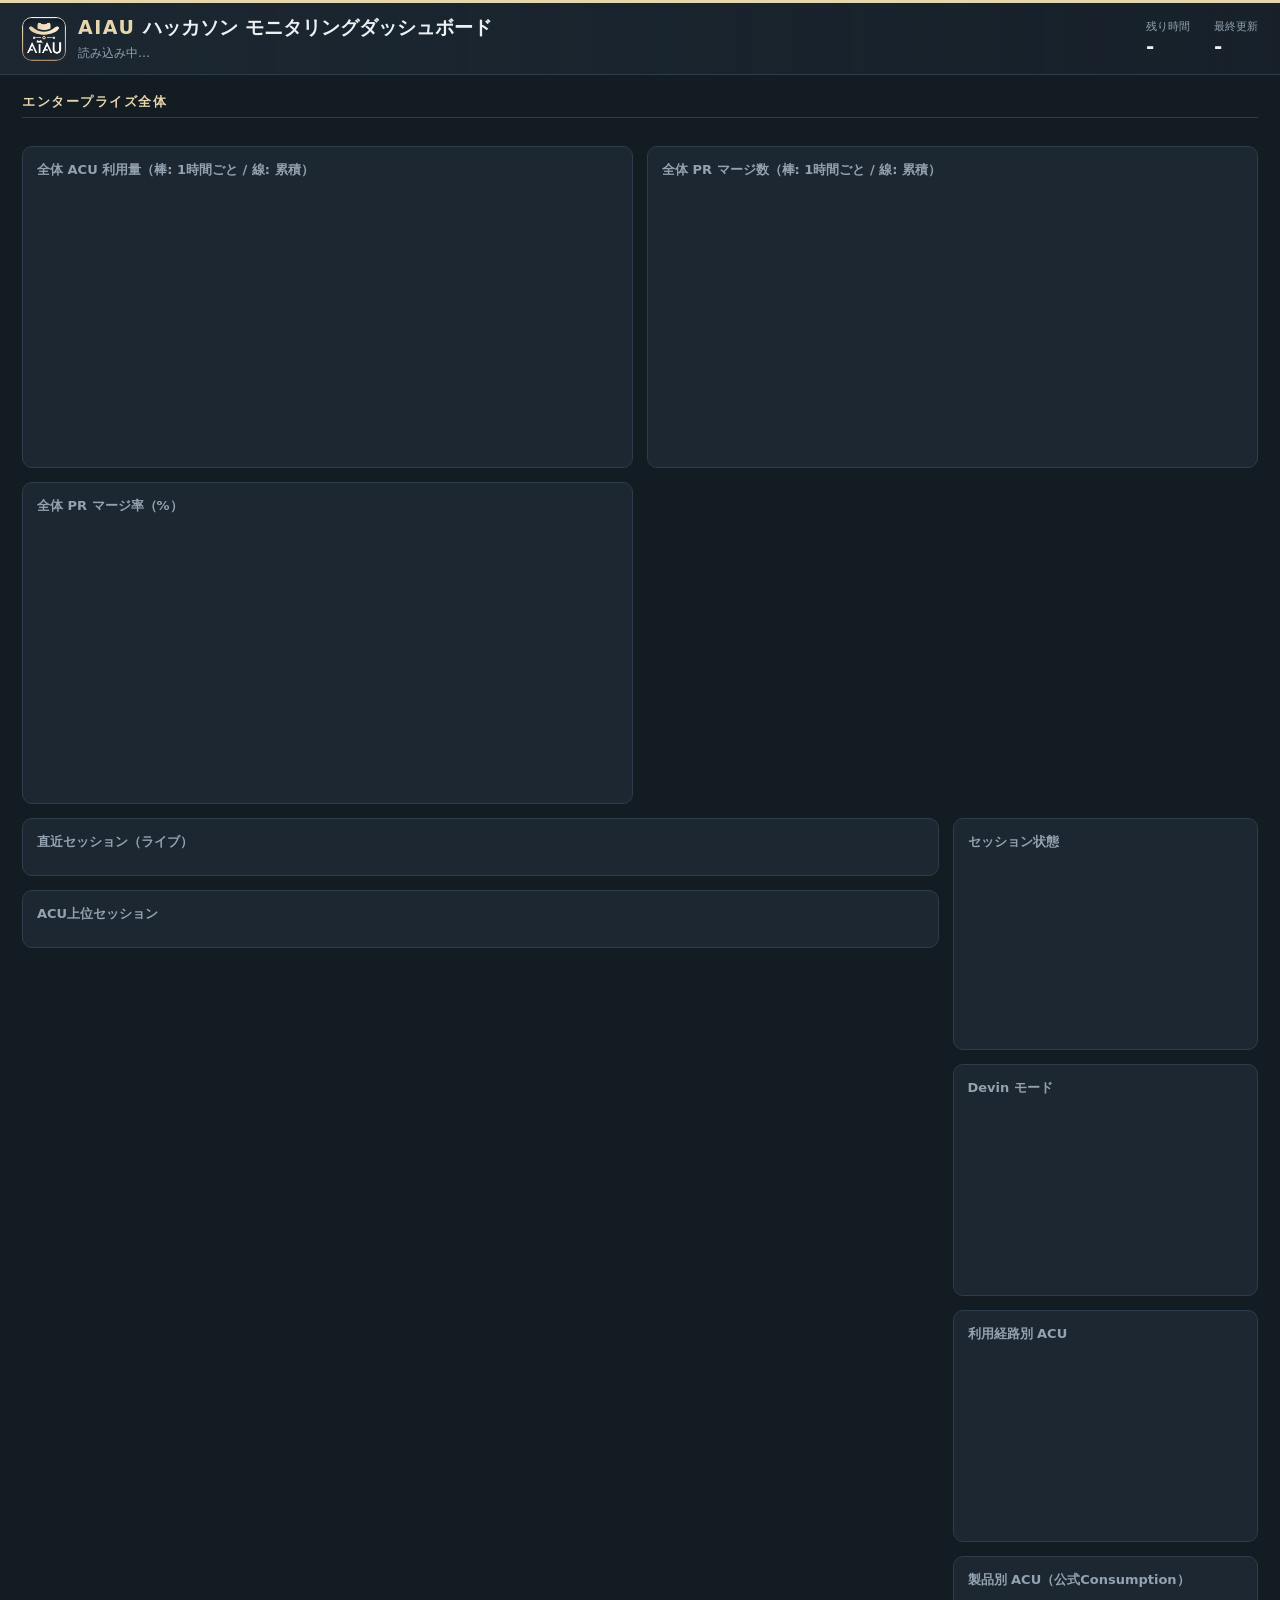
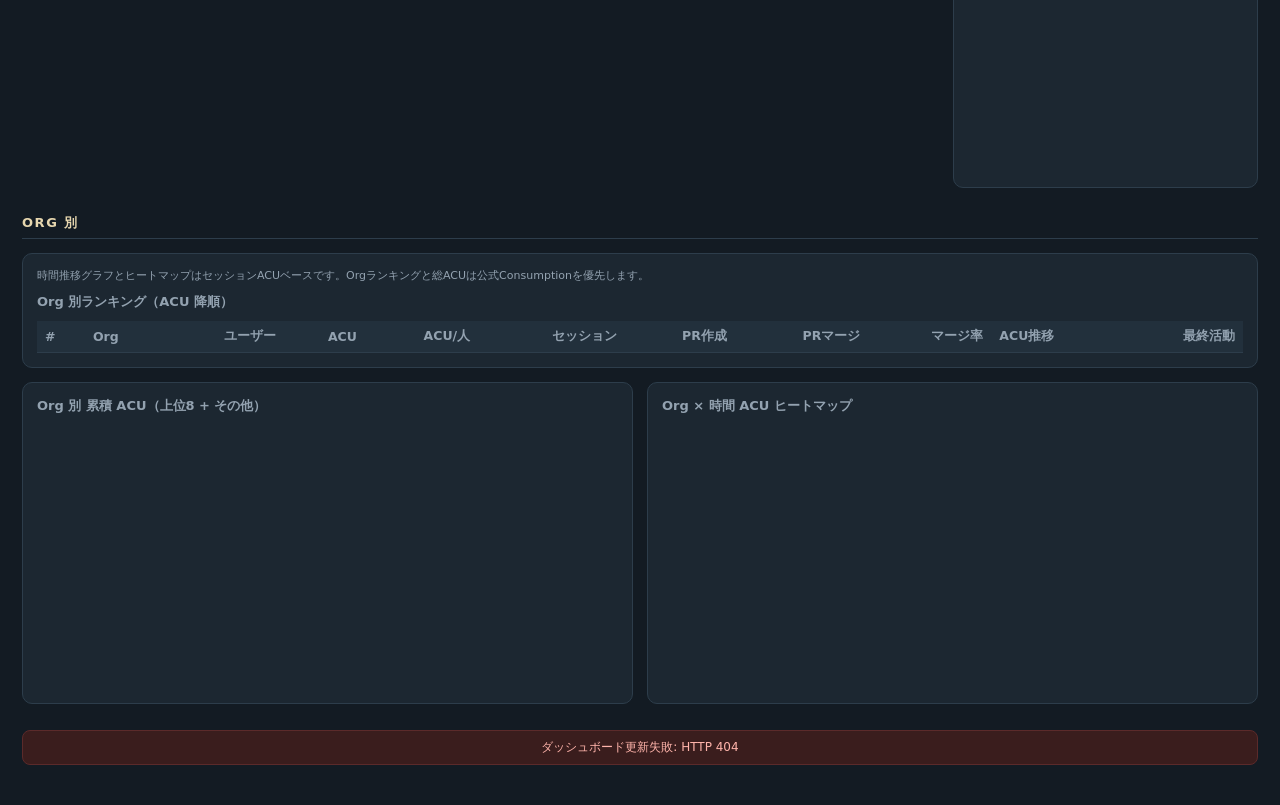
==== commit c725e847: "ACU基準を明確化" ====
--- a/dashboard.html
+++ b/dashboard.html
@@ -285,7 +285,7 @@
 
 </script>
 <script>
-window.EMBEDDED_DATA = {"generated_at": 1786887649, "hours": [1786676400, 1786680000, 1786683600, 1786687200, 1786690800, 1786694400, 1786698000, 1786701600, 1786705200, 1786708800, 1786712400, 1786716000, 1786719600, 1786723200, 1786726800, 1786730400, 1786734000, 1786737600, 1786741200, 1786744800, 1786748400, 1786752000, 1786755600, 1786759200, 1786762800, 1786766400, 1786770000, 1786773600, 1786777200, 1786780800, 1786784400, 1786788000, 1786791600, 1786795200, 1786798800, 1786802400, 1786806000, 1786809600, 1786813200, 1786816800, 1786820400, 1786824000, 1786827600, 1786831200, 1786834800, 1786838400, 1786842000, 1786845600, 1786849200, 1786852800, 1786856400, 1786860000, 1786863600, 1786867200, 1786870800, 1786874400, 1786878000, 1786881600, 1786885200], "hackathon": {"start": 1786676400, "end": 1786784400, "remaining_seconds": 0}, "collector": {"last_poll_at": 1786887645, "last_error": null, "poll_interval": 60}, "totals": {"acus": 27210.42, "sessions": 1363, "active_sessions": 13, "error_sessions": 0, "prs_created": 1362, "prs_merged": 1069, "prs_open": 293, "merge_rate": 78.5, "orgs": 31, "active_orgs": 29, "users": 58, "active_users": 53, "activation_rate": 91.4, "acus_per_session": 19.96, "acus_per_merged_pr": 25.45, "acus_source": "consumption"}, "product_acus": {"devin": 19717.12, "cascade": 2357.24, "terminal": 3215.48, "review": 1920.58}, "product_labels": {"devin": "Devin セッション", "cascade": "Devin Desktop", "terminal": "Devin CLI", "review": "Devin Review"}, "pace": {"acus_last_full_hour": 0.0, "acus_current_hour": 0.0, "projected_total_acus": null}, "hourly": [{"hour": 1786676400, "acus": 0.0, "acus_cum": 0.0, "prs_created": 0, "prs_merged": 0, "prs_created_cum": 0, "prs_merged_cum": 0, "merge_rate": null, "merge_rate_cum": null, "sessions": 0}, {"hour": 1786680000, "acus": 0.0, "acus_cum": 0.0, "prs_created": 0, "prs_merged": 0, "prs_created_cum": 0, "prs_merged_cum": 0, "merge_rate": null, "merge_rate_cum": null, "sessions": 0}, {"hour": 1786683600, "acus": 0.0, "acus_cum": 0.0, "prs_created": 0, "prs_merged": 0, "prs_created_cum": 0, "prs_merged_cum": 0, "merge_rate": null, "merge_rate_cum": null, "sessions": 0}, {"hour": 1786687200, "acus": 0.0, "acus_cum": 0.0, "prs_created": 0, "prs_merged": 0, "prs_created_cum": 0, "prs_merged_cum": 0, "merge_rate": null, "merge_rate_cum": null, "sessions": 0}, {"hour": 1786690800, "acus": 21.19, "acus_cum": 21.19, "prs_created": 0, "prs_merged": 0, "prs_created_cum": 0, "prs_merged_cum": 0, "merge_rate": null, "merge_rate_cum": null, "sessions": 1}, {"hour": 1786694400, "acus": 1.0, "acus_cum": 22.18, "prs_created": 0, "prs_merged": 0, "prs_created_cum": 0, "prs_merged_cum": 0, "merge_rate": null, "merge_rate_cum": null, "sessions": 1}, {"hour": 1786698000, "acus": 0.0, "acus_cum": 22.18, "prs_created": 0, "prs_merged": 0, "prs_created_cum": 0, "prs_merged_cum": 0, "merge_rate": null, "merge_rate_cum": null, "sessions": 0}, {"hour": 1786701600, "acus": 0.8, "acus_cum": 22.98, "prs_created": 0, "prs_merged": 0, "prs_created_cum": 0, "prs_merged_cum": 0, "merge_rate": null, "merge_rate_cum": null, "sessions": 1}, {"hour": 1786705200, "acus": 0.0, "acus_cum": 22.98, "prs_created": 0, "prs_merged": 0, "prs_created_cum": 0, "prs_merged_cum": 0, "merge_rate": null, "merge_rate_cum": null, "sessions": 0}, {"hour": 1786708800, "acus": 115.62, "acus_cum": 138.6, "prs_created": 6, "prs_merged": 4, "prs_created_cum": 6, "prs_merged_cum": 4, "merge_rate": 66.7, "merge_rate_cum": 66.7, "sessions": 9}, {"hour": 1786712400, "acus": 1078.64, "acus_cum": 1217.24, "prs_created": 144, "prs_merged": 140, "prs_created_cum": 150, "prs_merged_cum": 144, "merge_rate": 97.2, "merge_rate_cum": 96.0, "sessions": 16}, {"hour": 1786716000, "acus": 35.23, "acus_cum": 1252.47, "prs_created": 3, "prs_merged": 3, "prs_created_cum": 153, "prs_merged_cum": 147, "merge_rate": 100.0, "merge_rate_cum": 96.1, "sessions": 6}, {"hour": 1786719600, "acus": 205.54, "acus_cum": 1458.01, "prs_created": 12, "prs_merged": 12, "prs_created_cum": 165, "prs_merged_cum": 159, "merge_rate": 100.0, "merge_rate_cum": 96.4, "sessions": 1}, {"hour": 1786723200, "acus": 24.2, "acus_cum": 1482.2, "prs_created": 1, "prs_merged": 0, "prs_created_cum": 166, "prs_merged_cum": 159, "merge_rate": 0.0, "merge_rate_cum": 95.8, "sessions": 5}, {"hour": 1786726800, "acus": 155.47, "acus_cum": 1637.68, "prs_created": 5, "prs_merged": 5, "prs_created_cum": 171, "prs_merged_cum": 164, "merge_rate": 100.0, "merge_rate_cum": 95.9, "sessions": 7}, {"hour": 1786730400, "acus": 547.18, "acus_cum": 2184.86, "prs_created": 25, "prs_merged": 21, "prs_created_cum": 196, "prs_merged_cum": 185, "merge_rate": 84.0, "merge_rate_cum": 94.4, "sessions": 5}, {"hour": 1786734000, "acus": 13.81, "acus_cum": 2198.66, "prs_created": 0, "prs_merged": 0, "prs_created_cum": 196, "prs_merged_cum": 185, "merge_rate": null, "merge_rate_cum": 94.4, "sessions": 1}, {"hour": 1786737600, "acus": 75.19, "acus_cum": 2273.85, "prs_created": 8, "prs_merged": 8, "prs_created_cum": 204, "prs_merged_cum": 193, "merge_rate": 100.0, "merge_rate_cum": 94.6, "sessions": 1}, {"hour": 1786741200, "acus": 52.66, "acus_cum": 2326.51, "prs_created": 1, "prs_merged": 1, "prs_created_cum": 205, "prs_merged_cum": 194, "merge_rate": 100.0, "merge_rate_cum": 94.6, "sessions": 1}, {"hour": 1786744800, "acus": 301.17, "acus_cum": 2627.68, "prs_created": 1, "prs_merged": 0, "prs_created_cum": 206, "prs_merged_cum": 194, "merge_rate": 0.0, "merge_rate_cum": 94.2, "sessions": 2}, {"hour": 1786748400, "acus": 20.36, "acus_cum": 2648.04, "prs_created": 1, "prs_merged": 1, "prs_created_cum": 207, "prs_merged_cum": 195, "merge_rate": 100.0, "merge_rate_cum": 94.2, "sessions": 2}, {"hour": 1786752000, "acus": 136.47, "acus_cum": 2784.51, "prs_created": 4, "prs_merged": 4, "prs_created_cum": 211, "prs_merged_cum": 199, "merge_rate": 100.0, "merge_rate_cum": 94.3, "sessions": 9}, {"hour": 1786755600, "acus": 98.13, "acus_cum": 2882.64, "prs_created": 7, "prs_merged": 6, "prs_created_cum": 218, "prs_merged_cum": 205, "merge_rate": 85.7, "merge_rate_cum": 94.0, "sessions": 9}, {"hour": 1786759200, "acus": 1070.74, "acus_cum": 3953.37, "prs_created": 62, "prs_merged": 56, "prs_created_cum": 280, "prs_merged_cum": 261, "merge_rate": 90.3, "merge_rate_cum": 93.2, "sessions": 15}, {"hour": 1786762800, "acus": 1151.81, "acus_cum": 5105.18, "prs_created": 81, "prs_merged": 60, "prs_created_cum": 361, "prs_merged_cum": 321, "merge_rate": 74.1, "merge_rate_cum": 88.9, "sessions": 42}, {"hour": 1786766400, "acus": 375.71, "acus_cum": 5480.89, "prs_created": 24, "prs_merged": 24, "prs_created_cum": 385, "prs_merged_cum": 345, "merge_rate": 100.0, "merge_rate_cum": 89.6, "sessions": 25}, {"hour": 1786770000, "acus": 2021.79, "acus_cum": 7502.68, "prs_created": 174, "prs_merged": 128, "prs_created_cum": 559, "prs_merged_cum": 473, "merge_rate": 73.6, "merge_rate_cum": 84.6, "sessions": 147}, {"hour": 1786773600, "acus": 1349.93, "acus_cum": 8852.61, "prs_created": 76, "prs_merged": 59, "prs_created_cum": 635, "prs_merged_cum": 532, "merge_rate": 77.6, "merge_rate_cum": 83.8, "sessions": 41}, {"hour": 1786777200, "acus": 952.66, "acus_cum": 9805.27, "prs_created": 55, "prs_merged": 49, "prs_created_cum": 690, "prs_merged_cum": 581, "merge_rate": 89.1, "merge_rate_cum": 84.2, "sessions": 40}, {"hour": 1786780800, "acus": 629.0, "acus_cum": 10434.27, "prs_created": 45, "prs_merged": 39, "prs_created_cum": 735, "prs_merged_cum": 620, "merge_rate": 86.7, "merge_rate_cum": 84.4, "sessions": 26}, {"hour": 1786784400, "acus": 630.84, "acus_cum": 11065.11, "prs_created": 40, "prs_merged": 29, "prs_created_cum": 775, "prs_merged_cum": 649, "merge_rate": 72.5, "merge_rate_cum": 83.7, "sessions": 42}, {"hour": 1786788000, "acus": 410.51, "acus_cum": 11475.62, "prs_created": 46, "prs_merged": 34, "prs_created_cum": 821, "prs_merged_cum": 683, "merge_rate": 73.9, "merge_rate_cum": 83.2, "sessions": 36}, {"hour": 1786791600, "acus": 266.69, "acus_cum": 11742.31, "prs_created": 23, "prs_merged": 23, "prs_created_cum": 844, "prs_merged_cum": 706, "merge_rate": 100.0, "merge_rate_cum": 83.6, "sessions": 18}, {"hour": 1786795200, "acus": 351.79, "acus_cum": 12094.1, "prs_created": 20, "prs_merged": 18, "prs_created_cum": 864, "prs_merged_cum": 724, "merge_rate": 90.0, "merge_rate_cum": 83.8, "sessions": 22}, {"hour": 1786798800, "acus": 304.55, "acus_cum": 12398.65, "prs_created": 20, "prs_merged": 18, "prs_created_cum": 884, "prs_merged_cum": 742, "merge_rate": 90.0, "merge_rate_cum": 83.9, "sessions": 23}, {"hour": 1786802400, "acus": 280.27, "acus_cum": 12678.92, "prs_created": 25, "prs_merged": 13, "prs_created_cum": 909, "prs_merged_cum": 755, "merge_rate": 52.0, "merge_rate_cum": 83.1, "sessions": 27}, {"hour": 1786806000, "acus": 343.56, "acus_cum": 13022.48, "prs_created": 29, "prs_merged": 29, "prs_created_cum": 938, "prs_merged_cum": 784, "merge_rate": 100.0, "merge_rate_cum": 83.6, "sessions": 21}, {"hour": 1786809600, "acus": 1825.99, "acus_cum": 14848.47, "prs_created": 97, "prs_merged": 31, "prs_created_cum": 1035, "prs_merged_cum": 815, "merge_rate": 32.0, "merge_rate_cum": 78.7, "sessions": 103}, {"hour": 1786813200, "acus": 366.72, "acus_cum": 15215.19, "prs_created": 35, "prs_merged": 34, "prs_created_cum": 1070, "prs_merged_cum": 849, "merge_rate": 97.1, "merge_rate_cum": 79.3, "sessions": 18}, {"hour": 1786816800, "acus": 210.86, "acus_cum": 15426.05, "prs_created": 10, "prs_merged": 10, "prs_created_cum": 1080, "prs_merged_cum": 859, "merge_rate": 100.0, "merge_rate_cum": 79.5, "sessions": 11}, {"hour": 1786820400, "acus": 92.25, "acus_cum": 15518.3, "prs_created": 8, "prs_merged": 8, "prs_created_cum": 1088, "prs_merged_cum": 867, "merge_rate": 100.0, "merge_rate_cum": 79.7, "sessions": 9}, {"hour": 1786824000, "acus": 114.05, "acus_cum": 15632.35, "prs_created": 8, "prs_merged": 8, "prs_created_cum": 1096, "prs_merged_cum": 875, "merge_rate": 100.0, "merge_rate_cum": 79.8, "sessions": 16}, {"hour": 1786827600, "acus": 146.38, "acus_cum": 15778.73, "prs_created": 7, "prs_merged": 6, "prs_created_cum": 1103, "prs_merged_cum": 881, "merge_rate": 85.7, "merge_rate_cum": 79.9, "sessions": 21}, {"hour": 1786831200, "acus": 209.96, "acus_cum": 15988.69, "prs_created": 11, "prs_merged": 11, "prs_created_cum": 1114, "prs_merged_cum": 892, "merge_rate": 100.0, "merge_rate_cum": 80.1, "sessions": 12}, {"hour": 1786834800, "acus": 232.17, "acus_cum": 16220.86, "prs_created": 12, "prs_merged": 8, "prs_created_cum": 1126, "prs_merged_cum": 900, "merge_rate": 66.7, "merge_rate_cum": 79.9, "sessions": 27}, {"hour": 1786838400, "acus": 311.53, "acus_cum": 16532.38, "prs_created": 20, "prs_merged": 19, "prs_created_cum": 1146, "prs_merged_cum": 919, "merge_rate": 95.0, "merge_rate_cum": 80.2, "sessions": 25}, {"hour": 1786842000, "acus": 239.98, "acus_cum": 16772.36, "prs_created": 18, "prs_merged": 18, "prs_created_cum": 1164, "prs_merged_cum": 937, "merge_rate": 100.0, "merge_rate_cum": 80.5, "sessions": 37}, {"hour": 1786845600, "acus": 380.79, "acus_cum": 17153.15, "prs_created": 31, "prs_merged": 29, "prs_created_cum": 1195, "prs_merged_cum": 966, "merge_rate": 93.5, "merge_rate_cum": 80.8, "sessions": 37}, {"hour": 1786849200, "acus": 626.57, "acus_cum": 17779.72, "prs_created": 38, "prs_merged": 33, "prs_created_cum": 1233, "prs_merged_cum": 999, "merge_rate": 86.8, "merge_rate_cum": 81.0, "sessions": 60}, {"hour": 1786852800, "acus": 986.92, "acus_cum": 18766.64, "prs_created": 45, "prs_merged": 39, "prs_created_cum": 1278, "prs_merged_cum": 1038, "merge_rate": 86.7, "merge_rate_cum": 81.2, "sessions": 171}, {"hour": 1786856400, "acus": 276.72, "acus_cum": 19043.36, "prs_created": 39, "prs_merged": 9, "prs_created_cum": 1317, "prs_merged_cum": 1047, "merge_rate": 23.1, "merge_rate_cum": 79.5, "sessions": 81}, {"hour": 1786860000, "acus": 290.86, "acus_cum": 19334.22, "prs_created": 5, "prs_merged": 5, "prs_created_cum": 1322, "prs_merged_cum": 1052, "merge_rate": 100.0, "merge_rate_cum": 79.6, "sessions": 36}, {"hour": 1786863600, "acus": 200.54, "acus_cum": 19534.76, "prs_created": 25, "prs_merged": 2, "prs_created_cum": 1347, "prs_merged_cum": 1054, "merge_rate": 8.0, "merge_rate_cum": 78.2, "sessions": 56}, {"hour": 1786867200, "acus": 153.83, "acus_cum": 19688.59, "prs_created": 15, "prs_merged": 15, "prs_created_cum": 1362, "prs_merged_cum": 1069, "merge_rate": 100.0, "merge_rate_cum": 78.5, "sessions": 25}, {"hour": 1786870800, "acus": 22.46, "acus_cum": 19711.05, "prs_created": 0, "prs_merged": 0, "prs_created_cum": 1362, "prs_merged_cum": 1069, "merge_rate": null, "merge_rate_cum": 78.5, "sessions": 15}, {"hour": 1786874400, "acus": 0.0, "acus_cum": 19711.05, "prs_created": 0, "prs_merged": 0, "prs_created_cum": 1362, "prs_merged_cum": 1069, "merge_rate": null, "merge_rate_cum": 78.5, "sessions": 0}, {"hour": 1786878000, "acus": 6.07, "acus_cum": 19717.12, "prs_created": 0, "prs_merged": 0, "prs_created_cum": 1362, "prs_merged_cum": 1069, "merge_rate": null, "merge_rate_cum": 78.5, "sessions": 1}, {"hour": 1786881600, "acus": 0.0, "acus_cum": 19717.12, "prs_created": 0, "prs_merged": 0, "prs_created_cum": 1362, "prs_merged_cum": 1069, "merge_rate": null, "merge_rate_cum": 78.5, "sessions": 0}, {"hour": 1786885200, "acus": 0.0, "acus_cum": 19717.12, "prs_created": 0, "prs_merged": 0, "prs_created_cum": 1362, "prs_merged_cum": 1069, "merge_rate": null, "merge_rate_cum": 78.5, "sessions": 0}], "orgs": [{"org_id": "org-46d7fe5c466d438aadc6625c7912768c", "name": "team-OISINT", "user_count": 3, "summary": "法令監査: [legal] 個人情報保護法（APPI）適合性の徹底監査 / Issueで衝突防止提案実行 / 法令監査: [legal] 電気通信事業法（外部送信規律・通信の秘密・届出該当性）とCookie監査", "acus": 3151.71, "session_acus": 900.49, "acus_by_product": {"devin": 900.49, "cascade": 965.85, "terminal": 1285.37, "review": 0.0}, "acus_source": "consumption", "consumption_updated_at": 1786887587, "sessions": 209, "active_users": 4, "prs_created": 22, "prs_merged": 17, "last_activity": 1786871913, "hourly_acus": [0.0, 0.0, 0.0, 0.0, 0.0, 0.0, 0.0, 0.0, 0.0, 0.0, 2.65, 1.4, 0.0, 0.0, 0.0, 2.1, 0.0, 0.0, 0.0, 0.0, 19.83, 6.96, 0.0, 0.0, 23.1, 0.0, 0.0, 0.0, 0.0, 0.0, 0.0, 0.0, 0.0, 0.0, 0.0, 16.74, 7.48, 22.46, 18.09, 1.43, 22.83, 1.23, 59.54, 13.45, 172.31, 2.9, 11.67, 11.71, 31.62, 187.76, 89.08, 43.39, 87.64, 25.57, 17.54, 0.0, 0.0, 0.0, 0.0], "rank": 1, "merge_rate": 77.3, "acus_per_user": 1050.57, "prs_merged_per_user": 5.67}, {"org_id": "org-c256a598b6734b58914206ce96526004", "name": "team Kuu", "user_count": 1, "summary": "E2E tests ケースリストアップ / E2E B-2-6: 付与待ち中の再タップ / E2E B-2-7: 当日 20 件シード済み", "acus": 2738.22, "session_acus": 2283.89, "acus_by_product": {"devin": 2283.89, "cascade": 454.33, "terminal": 0.0, "review": 0.0}, "acus_source": "consumption", "consumption_updated_at": 1786887589, "sessions": 351, "active_users": 1, "prs_created": 206, "prs_merged": 97, "last_activity": 1786887333, "hourly_acus": [0.0, 0.0, 0.0, 0.0, 0.0, 0.0, 0.0, 0.0, 0.0, 0.0, 0.0, 0.0, 0.0, 16.52, 0.0, 0.0, 0.0, 0.0, 0.0, 0.0, 0.0, 0.0, 0.0, 0.0, 20.05, 6.54, 1119.67, 234.47, 36.59, 8.59, 34.43, 0.0, 0.0, 18.84, 0.0, 42.49, 0.0, 2.27, 0.0, 0.0, 0.0, 0.0, 0.0, 0.0, 0.0, 89.53, 43.3, 4.93, 0.0, 423.89, 107.96, 12.46, 61.34, 0.0, 0.0, 0.0, 0.0, 0.0, 0.0], "rank": 2, "merge_rate": 47.1, "acus_per_user": 2738.22, "prs_merged_per_user": 97.0}, {"org_id": "org-bd2bc783136846d5987f3e2d0411a2b2", "name": "team-team", "user_count": 3, "summary": "Review attachment content / Review pasted attachment / Open testing repo in downloads", "acus": 1991.36, "session_acus": 162.47, "acus_by_product": {"devin": 162.47, "cascade": 0.0, "terminal": 1828.89, "review": 0.0}, "acus_source": "consumption", "consumption_updated_at": 1786887589, "sessions": 12, "active_users": 3, "prs_created": 12, "prs_merged": 11, "last_activity": 1786838769, "hourly_acus": [0.0, 0.0, 0.0, 0.0, 0.0, 0.0, 0.0, 0.0, 0.0, 0.0, 0.0, 0.0, 0.0, 0.0, 0.0, 0.0, 0.0, 0.0, 0.0, 0.0, 0.0, 0.0, 0.0, 0.0, 28.18, 111.36, 18.35, 0.0, 0.0, 0.0, 4.58, 0.0, 0.0, 0.0, 0.0, 0.0, 0.0, 0.0, 0.0, 0.0, 0.0, 0.0, 0.0, 0.0, 0.0, 0.0, 0.0, 0.0, 0.0, 0.0, 0.0, 0.0, 0.0, 0.0, 0.0, 0.0, 0.0, 0.0, 0.0], "rank": 3, "merge_rate": 91.7, "acus_per_user": 663.79, "prs_merged_per_user": 3.67}, {"org_id": "org-3b8fc61d602c401a99e1193dc38cc3d5", "name": "AIAU_Craft_Day", "user_count": 58, "summary": "", "acus": 1917.5, "session_acus": 0.0, "acus_by_product": {"devin": 0.0, "cascade": 0.0, "terminal": 0.0, "review": 1917.5}, "acus_source": "consumption", "consumption_updated_at": 1786887587, "sessions": 0, "active_users": 0, "prs_created": 0, "prs_merged": 0, "last_activity": null, "hourly_acus": [0.0, 0.0, 0.0, 0.0, 0.0, 0.0, 0.0, 0.0, 0.0, 0.0, 0.0, 0.0, 0.0, 0.0, 0.0, 0.0, 0.0, 0.0, 0.0, 0.0, 0.0, 0.0, 0.0, 0.0, 0.0, 0.0, 0.0, 0.0, 0.0, 0.0, 0.0, 0.0, 0.0, 0.0, 0.0, 0.0, 0.0, 0.0, 0.0, 0.0, 0.0, 0.0, 0.0, 0.0, 0.0, 0.0, 0.0, 0.0, 0.0, 0.0, 0.0, 0.0, 0.0, 0.0, 0.0, 0.0, 0.0, 0.0, 0.0], "rank": 4, "merge_rate": null, "acus_per_user": 33.06, "prs_merged_per_user": 0.0}, {"org_id": "org-8ef59d3920024555ac58e22b44043e8a", "name": "team-cosme", "user_count": 2, "summary": "Issue #120: [差別化] 「買わせない」立ち位置を数値で見せる（節約額ダッシュボードと反EC宣言） / 改善点整理と実装案検討 / ハッカソン MVP 実装アイデア", "acus": 1695.61, "session_acus": 1695.61, "acus_by_product": {"devin": 1695.61, "cascade": 0.0, "terminal": 0.0, "review": 0.0}, "acus_source": "consumption", "consumption_updated_at": 1786887588, "sessions": 111, "active_users": 2, "prs_created": 107, "prs_merged": 42, "last_activity": 1786871179, "hourly_acus": [0.0, 0.0, 0.0, 0.0, 0.0, 0.0, 0.0, 0.0, 0.0, 0.0, 1.68, 0.0, 0.0, 7.67, 0.0, 0.0, 0.0, 0.0, 0.0, 0.0, 0.0, 0.0, 0.0, 0.0, 60.79, 0.92, 0.0, 108.58, 0.0, 85.87, 0.0, 0.0, 16.35, 0.0, 49.26, 0.0, 5.26, 1270.08, 1.53, 10.84, 0.0, 0.0, 0.0, 0.0, 0.0, 0.0, 3.65, 17.5, 55.63, 0.0, 0.0, 0.0, 0.0, 0.0, 0.0, 0.0, 0.0, 0.0, 0.0], "rank": 5, "merge_rate": 39.3, "acus_per_user": 847.8, "prs_merged_per_user": 21.0}, {"org_id": "org-f8cb4f3144334ad6ac54dd9a82658cb4", "name": "team-takomi", "user_count": 3, "summary": "カード作成機能とNFT作成機能連携 / 加工を同期Python API化しmintと並行実行する実装（選択肢1） / テスト", "acus": 1647.25, "session_acus": 1647.25, "acus_by_product": {"devin": 1647.25, "cascade": 0.0, "terminal": 0.0, "review": 0.0}, "acus_source": "consumption", "consumption_updated_at": 1786887590, "sessions": 99, "active_users": 3, "prs_created": 110, "prs_merged": 100, "last_activity": 1786860697, "hourly_acus": [0.0, 0.0, 0.0, 0.0, 0.0, 0.0, 0.0, 0.0, 0.0, 97.64, 1.27, 24.74, 0.0, 0.0, 113.24, 18.59, 0.0, 0.0, 0.0, 0.0, 0.0, 9.67, 4.09, 8.08, 34.87, 4.82, 241.63, 18.03, 80.71, 52.9, 88.08, 67.05, 1.63, 122.59, 36.0, 0.0, 37.71, 97.33, 26.77, 67.82, 21.96, 98.87, 30.84, 130.05, 0.0, 58.77, 14.33, 2.27, 34.89, 0.0, 0.0, 0.0, 0.0, 0.0, 0.0, 0.0, 0.0, 0.0, 0.0], "rank": 6, "merge_rate": 90.9, "acus_per_user": 549.08, "prs_merged_per_user": 33.33}, {"org_id": "org-1f38e80d0c434e16a26f6cd454512f26", "name": "mayohamu", "user_count": 2, "summary": "VTuber雑談配信設計案 / 福祉マッチングアプリを実運用向けに段階実装する / Prepare hackathon-kit.zip", "acus": 1411.41, "session_acus": 1411.4, "acus_by_product": {"devin": 1411.4, "cascade": 0.01, "terminal": 0.0, "review": 0.0}, "acus_source": "consumption", "consumption_updated_at": 1786887586, "sessions": 72, "active_users": 2, "prs_created": 68, "prs_merged": 58, "last_activity": 1786871158, "hourly_acus": [0.0, 0.0, 0.0, 0.0, 0.0, 0.0, 0.0, 0.0, 0.0, 0.54, 20.97, 0.0, 0.0, 0.0, 0.0, 0.0, 0.0, 0.0, 0.0, 0.0, 0.0, 0.0, 0.0, 61.91, 142.14, 27.0, 144.26, 200.02, 15.21, 24.02, 145.41, 38.74, 54.01, 0.0, 67.67, 0.0, 0.0, 0.0, 0.0, 0.0, 0.0, 0.0, 0.0, 0.0, 27.44, 36.16, 28.5, 9.77, 90.05, 8.66, 7.61, 195.99, 0.0, 65.33, 0.0, 0.0, 0.0, 0.0, 0.0], "rank": 7, "merge_rate": 85.3, "acus_per_user": 705.71, "prs_merged_per_user": 29.0}, {"org_id": "org-747cb43fb0fc4a84a8ddd65ef89a57aa", "name": "team-knct", "user_count": 3, "summary": "personal_cinema_product_spec v0.3制作 / Coffeerence 実装 / コミケ出展情報リサーチ", "acus": 1360.47, "session_acus": 1360.47, "acus_by_product": {"devin": 1360.47, "cascade": 0.0, "terminal": 0.0, "review": 0.0}, "acus_source": "consumption", "consumption_updated_at": 1786887588, "sessions": 49, "active_users": 3, "prs_created": 165, "prs_merged": 132, "last_activity": 1786871229, "hourly_acus": [0.0, 0.0, 0.0, 0.0, 0.0, 0.0, 0.0, 0.0, 0.0, 0.0, 380.21, 0.0, 0.0, 0.0, 5.85, 111.95, 0.0, 0.0, 0.0, 0.0, 0.0, 0.0, 0.0, 501.65, 0.0, 19.55, 0.0, 0.0, 0.0, 0.0, 171.22, 53.07, 0.0, 0.0, 1.58, 83.19, 9.14, 1.52, 0.0, 0.0, 0.0, 0.0, 0.0, 0.0, 0.0, 0.0, 0.0, 16.99, 0.0, 0.0, 4.57, 0.0, 0.0, 0.0, 0.0, 0.0, 0.0, 0.0, 0.0], "rank": 8, "merge_rate": 80.0, "acus_per_user": 453.49, "prs_merged_per_user": 44.0}, {"org_id": "org-7a7edc4dcef44ecb987ef5cb6dea627d", "name": "team-acerola", "user_count": 2, "summary": "F3 新規登録導線の文言整理 / NewItem/Account の実機検証 (375px) / 要件定義書を docs/00_product_requirements.md として保存", "acus": 1353.26, "session_acus": 1310.74, "acus_by_product": {"devin": 1310.74, "cascade": 42.52, "terminal": 0.0, "review": 0.0}, "acus_source": "consumption", "consumption_updated_at": 1786887588, "sessions": 59, "active_users": 2, "prs_created": 135, "prs_merged": 131, "last_activity": 1786871163, "hourly_acus": [0.0, 0.0, 0.0, 0.0, 0.0, 0.0, 0.0, 0.0, 0.0, 0.0, 0.0, 0.0, 0.0, 0.0, 0.0, 0.0, 0.0, 0.0, 0.0, 0.0, 0.0, 0.0, 0.0, 0.0, 24.7, 64.67, 94.74, 80.74, 130.95, 112.92, 28.35, 41.66, 6.56, 0.0, 73.23, 19.05, 7.26, 10.25, 312.9, 42.66, 45.15, 0.0, 0.0, 0.0, 0.0, 36.69, 9.05, 29.2, 0.0, 94.09, 0.0, 0.0, 0.0, 45.92, 0.0, 0.0, 0.0, 0.0, 0.0], "rank": 9, "merge_rate": 97.0, "acus_per_user": 676.63, "prs_merged_per_user": 65.5}, {"org_id": "org-e0c7f257fa724c23b16dfd8435ddd0e9", "name": "team-mae", "user_count": 2, "summary": "Read .agents/skills/setup/SKILL.md / auto-build: 概念AR 撮影アプリ v1 の本番実装（Next.js + TS・声なし・鍵なし） / design-mock v5: 概念のポップさを UI へ（デザインランゲージ批評＋撮影画面の描き直し）", "acus": 1183.21, "session_acus": 1183.21, "acus_by_product": {"devin": 1183.21, "cascade": 0.0, "terminal": 0.0, "review": 0.0}, "acus_source": "consumption", "consumption_updated_at": 1786887589, "sessions": 45, "active_users": 1, "prs_created": 21, "prs_merged": 20, "last_activity": 1786871218, "hourly_acus": [0.0, 0.0, 0.0, 0.0, 0.0, 0.0, 0.0, 0.0, 0.0, 0.0, 0.0, 0.0, 0.0, 0.0, 36.38, 414.53, 13.81, 0.0, 0.0, 0.0, 0.0, 0.0, 0.0, 0.0, 0.0, 0.0, 0.0, 16.53, 13.9, 0.0, 0.0, 0.0, 0.0, 18.9, 19.51, 53.89, 12.09, 388.56, 4.61, 85.49, 0.0, 11.75, 2.74, 0.0, 0.0, 18.15, 0.0, 11.9, 0.0, 23.28, 13.8, 15.79, 0.0, 7.59, 0.0, 0.0, 0.0, 0.0, 0.0], "rank": 10, "merge_rate": 95.2, "acus_per_user": 591.61, "prs_merged_per_user": 10.0}, {"org_id": "org-693ebe22ed5644af96a6ced2f76c23cd", "name": "team-Sora", "user_count": 3, "summary": "mainブランチ最新化 モックアップ作成 / 同時予定で東京形式ならない / Resolve sora-33/AIAU#35", "acus": 972.94, "session_acus": 281.39, "acus_by_product": {"devin": 281.39, "cascade": 691.55, "terminal": 0.0, "review": 0.0}, "acus_source": "consumption", "consumption_updated_at": 1786887588, "sessions": 17, "active_users": 2, "prs_created": 19, "prs_merged": 17, "last_activity": 1786862114, "hourly_acus": [0.0, 0.0, 0.0, 0.0, 0.0, 0.0, 0.0, 0.0, 0.0, 0.0, 0.0, 2.99, 0.0, 0.0, 0.0, 0.0, 0.0, 0.0, 0.0, 0.0, 0.53, 0.0, 0.0, 0.0, 0.0, 0.0, 6.39, 80.54, 0.0, 0.0, 4.06, 17.3, 21.39, 0.0, 22.46, 0.0, 0.0, 0.0, 0.0, 0.0, 0.0, 0.0, 0.0, 0.0, 0.0, 0.0, 5.65, 49.81, 13.1, 57.15, 0.0, 0.0, 0.0, 0.0, 0.0, 0.0, 0.0, 0.0, 0.0], "rank": 11, "merge_rate": 89.5, "acus_per_user": 324.31, "prs_merged_per_user": 5.67}, {"org_id": "org-af04f63b9e0f46f5ac153338a51c2ae4", "name": "team-atmosphere", "user_count": 3, "summary": "(サブプロダクト)FGC HUB / [鳥羽] 購入後の追跡・リバランス・追加資金対応（購入プランの実追跡） / (サブプロダクト)熱量レビューサイト作成", "acus": 915.48, "session_acus": 914.76, "acus_by_product": {"devin": 914.76, "cascade": 0.72, "terminal": 0.0, "review": 0.0}, "acus_source": "consumption", "consumption_updated_at": 1786887589, "sessions": 47, "active_users": 3, "prs_created": 44, "prs_merged": 34, "last_activity": 1786858141, "hourly_acus": [0.0, 0.0, 0.0, 0.0, 0.0, 0.0, 0.0, 0.0, 0.0, 0.0, 26.05, 0.0, 0.0, 0.0, 0.0, 0.0, 0.0, 0.0, 0.0, 0.0, 0.0, 98.5, 78.5, 152.26, 0.0, 23.8, 1.69, 106.05, 58.11, 48.23, 0.0, 0.0, 0.0, 146.05, 27.09, 0.0, 0.0, 0.0, 0.0, 0.0, 0.0, 0.0, 0.0, 0.0, 0.0, 18.06, 12.44, 37.58, 64.95, 15.4, 0.0, 0.0, 0.0, 0.0, 0.0, 0.0, 0.0, 0.0, 0.0], "rank": 12, "merge_rate": 77.3, "acus_per_user": 305.16, "prs_merged_per_user": 11.33}, {"org_id": "org-43faecb58c8b49f2917aa9b4f5d83ff6", "name": "team-Physical", "user_count": 3, "summary": "Devinの現状評価採点基準 / 管理画面ハッシュタグ複数設定 / motion_samplesからパンチツイスト判別ロジック作成", "acus": 858.13, "session_acus": 858.13, "acus_by_product": {"devin": 858.13, "cascade": 0.0, "terminal": 0.0, "review": 0.0}, "acus_source": "consumption", "consumption_updated_at": 1786887587, "sessions": 61, "active_users": 2, "prs_created": 62, "prs_merged": 55, "last_activity": 1786884785, "hourly_acus": [0.0, 0.0, 0.0, 0.0, 0.0, 0.0, 0.0, 0.0, 0.0, 0.51, 0.0, 0.0, 0.0, 0.0, 0.0, 0.0, 0.0, 0.0, 0.0, 0.0, 0.0, 0.0, 0.0, 0.0, 34.56, 14.57, 61.76, 22.11, 72.26, 22.6, 40.62, 27.31, 125.41, 0.0, 1.48, 34.98, 2.21, 8.12, 0.0, 0.0, 0.0, 0.0, 0.0, 0.0, 30.1, 47.44, 53.7, 90.05, 68.93, 75.63, 11.27, 0.0, 0.0, 6.41, 0.0, 0.0, 6.07, 0.0, 0.0], "rank": 13, "merge_rate": 88.7, "acus_per_user": 286.04, "prs_merged_per_user": 18.33}, {"org_id": "org-a8b2fb11e63f471caa4dfdc92a9591b2", "name": "art-free-guide-team", "user_count": 2, "summary": "Read ArtFreeGuide source / ArtFreeGuide セッションハンドオフ実行 / ArtFreeGuide最終日引き継ぎ実行", "acus": 798.48, "session_acus": 798.48, "acus_by_product": {"devin": 798.48, "cascade": 0.0, "terminal": 0.0, "review": 0.0}, "acus_source": "consumption", "consumption_updated_at": 1786887589, "sessions": 5, "active_users": 1, "prs_created": 76, "prs_merged": 75, "last_activity": 1786856988, "hourly_acus": [0.0, 0.0, 0.0, 0.0, 0.0, 0.0, 0.0, 0.0, 0.0, 0.0, 286.16, 0.0, 0.0, 0.0, 0.0, 0.0, 0.0, 0.0, 0.0, 0.0, 0.0, 0.0, 0.0, 0.0, 0.0, 0.0, 0.0, 249.84, 0.0, 0.0, 0.0, 0.0, 0.0, 0.0, 0.0, 0.0, 226.66, 0.0, 0.0, 0.0, 0.0, 0.0, 0.0, 2.88, 0.0, 0.0, 0.0, 32.94, 0.0, 0.0, 0.0, 0.0, 0.0, 0.0, 0.0, 0.0, 0.0, 0.0, 0.0], "rank": 14, "merge_rate": 98.7, "acus_per_user": 399.24, "prs_merged_per_user": 37.5}, {"org_id": "org-5e5d0e8a97e546a2970a957d267ac283", "name": "team-souseki1", "user_count": 3, "summary": "SUUMAP / 创建 pvp prompt.md / 分析navitime geocoding API接口数据", "acus": 779.05, "session_acus": 779.05, "acus_by_product": {"devin": 779.05, "cascade": 0.0, "terminal": 0.0, "review": 0.0}, "acus_source": "consumption", "consumption_updated_at": 1786887587, "sessions": 14, "active_users": 3, "prs_created": 29, "prs_merged": 17, "last_activity": 1786860130, "hourly_acus": [0.0, 0.0, 0.0, 0.0, 0.0, 0.0, 0.0, 0.0, 0.0, 0.0, 3.4, 6.1, 0.0, 0.0, 0.0, 0.0, 0.0, 0.0, 0.0, 215.28, 0.0, 0.0, 4.38, 247.0, 283.56, 0.0, 13.94, 1.29, 0.0, 0.0, 0.0, 0.0, 0.0, 0.0, 0.0, 0.0, 0.0, 0.0, 0.0, 0.0, 0.0, 0.0, 0.0, 0.0, 0.0, 0.0, 0.0, 0.0, 4.11, 0.0, 0.0, 0.0, 0.0, 0.0, 0.0, 0.0, 0.0, 0.0, 0.0], "rank": 15, "merge_rate": 58.6, "acus_per_user": 259.68, "prs_merged_per_user": 5.67}, {"org_id": "org-0a628f99c4074829856f32d232397f4e", "name": "team-K", "user_count": 1, "summary": "supabaseの効果的活用提案 / D6: travel tool research (additional data sources) / Electronアプリの説明", "acus": 740.54, "session_acus": 740.54, "acus_by_product": {"devin": 740.54, "cascade": 0.0, "terminal": 0.0, "review": 0.0}, "acus_source": "consumption", "consumption_updated_at": 1786887586, "sessions": 50, "active_users": 3, "prs_created": 52, "prs_merged": 43, "last_activity": 1786841285, "hourly_acus": [0.0, 0.0, 0.0, 0.0, 0.0, 0.0, 0.0, 0.0, 0.0, 6.15, 0.8, 0.0, 0.0, 0.0, 0.0, 0.0, 0.0, 0.0, 0.0, 0.0, 0.0, 0.0, 11.16, 88.0, 118.48, 0.0, 104.18, 24.19, 79.77, 24.2, 68.03, 15.85, 38.66, 43.26, 0.0, 17.1, 31.06, 22.01, 0.0, 0.0, 0.0, 0.0, 47.64, 0.0, 0.0, 0.0, 0.0, 0.0, 0.0, 0.0, 0.0, 0.0, 0.0, 0.0, 0.0, 0.0, 0.0, 0.0, 0.0], "rank": 16, "merge_rate": 82.7, "acus_per_user": 740.54, "prs_merged_per_user": 43.0}, {"org_id": "org-10b11d2cd5e547b4b3e1bbcc900bf57b", "name": "team-matuge", "user_count": 2, "summary": "商品保持型Alpha Matte生成 / AGENTS.md/docs確認 / matting 2回押し 502エラー", "acus": 530.97, "session_acus": 462.77, "acus_by_product": {"devin": 462.77, "cascade": 0.0, "terminal": 68.2, "review": 0.0}, "acus_source": "consumption", "consumption_updated_at": 1786887586, "sessions": 12, "active_users": 2, "prs_created": 25, "prs_merged": 25, "last_activity": 1786871220, "hourly_acus": [0.0, 0.0, 0.0, 0.0, 0.0, 0.0, 0.0, 0.0, 0.0, 0.0, 0.6, 0.0, 205.54, 0.0, 0.0, 0.0, 0.0, 0.0, 52.66, 0.0, 0.0, 0.0, 0.0, 0.0, 0.0, 0.0, 0.0, 77.16, 0.0, 0.0, 0.0, 3.82, 0.0, 0.0, 0.0, 10.42, 0.0, 0.0, 0.0, 0.0, 0.0, 0.0, 0.0, 60.97, 0.0, 0.0, 0.0, 0.0, 12.56, 0.0, 39.03, 0.0, 0.0, 0.0, 0.0, 0.0, 0.0, 0.0, 0.0], "rank": 17, "merge_rate": 100.0, "acus_per_user": 265.49, "prs_merged_per_user": 12.5}, {"org_id": "org-e2fbe8c83e9546368e3abcb097137f92", "name": "HachiyumoLab", "user_count": 2, "summary": "GemNotes GitHubプロジェクト確認 / gemnotes 続き作業進行管理 / FAB投稿データ対応", "acus": 485.66, "session_acus": 485.66, "acus_by_product": {"devin": 485.66, "cascade": 0.0, "terminal": 0.0, "review": 0.0}, "acus_source": "consumption", "consumption_updated_at": 1786887589, "sessions": 9, "active_users": 2, "prs_created": 55, "prs_merged": 55, "last_activity": 1786864113, "hourly_acus": [0.0, 0.0, 0.0, 0.0, 0.0, 0.0, 0.0, 0.0, 0.0, 0.0, 176.62, 0.0, 0.0, 0.0, 0.0, 0.0, 0.0, 0.0, 0.0, 0.0, 0.0, 0.0, 0.0, 0.0, 0.0, 0.0, 2.21, 0.0, 90.89, 0.0, 0.0, 96.56, 0.0, 0.0, 0.0, 0.0, 0.0, 0.0, 0.0, 0.0, 0.0, 0.0, 0.0, 0.0, 0.0, 0.0, 0.0, 59.14, 0.0, 57.1, 0.0, 3.14, 0.0, 0.0, 0.0, 0.0, 0.0, 0.0, 0.0], "rank": 18, "merge_rate": 100.0, "acus_per_user": 242.83, "prs_merged_per_user": 27.5}, {"org_id": "org-78e896bafd704cb49835d13bbb2962a2", "name": "team-ss", "user_count": 1, "summary": "Read devin_session_milestone0_1.md / 生まれた共鳴改善 / Project brief 参考構築", "acus": 420.81, "session_acus": 420.81, "acus_by_product": {"devin": 420.81, "cascade": 0.0, "terminal": 0.0, "review": 0.0}, "acus_source": "consumption", "consumption_updated_at": 1786887588, "sessions": 5, "active_users": 1, "prs_created": 7, "prs_merged": 4, "last_activity": 1786870858, "hourly_acus": [0.0, 0.0, 0.0, 0.0, 0.0, 0.0, 0.0, 0.0, 0.0, 0.0, 0.0, 0.0, 0.0, 0.0, 0.0, 0.0, 0.0, 0.0, 0.0, 0.0, 0.0, 0.0, 0.0, 0.0, 0.0, 98.54, 0.0, 0.0, 160.77, 0.0, 0.0, 0.0, 0.0, 0.0, 0.0, 0.0, 0.0, 0.0, 0.0, 0.0, 0.0, 0.0, 0.0, 0.0, 0.0, 0.0, 0.0, 0.0, 161.49, 0.0, 0.0, 0.0, 0.0, 0.0, 0.0, 0.0, 0.0, 0.0, 0.0], "rank": 19, "merge_rate": 57.1, "acus_per_user": 420.81, "prs_merged_per_user": 4.0}, {"org_id": "org-39c8d4f5eab84155a03f53eb4ac55228", "name": "team-dekoboko", "user_count": 2, "summary": "プロダクト化の実現 / もう触らない / Read Google presentation link", "acus": 397.07, "session_acus": 194.88, "acus_by_product": {"devin": 194.88, "cascade": 202.19, "terminal": 0.0, "review": 0.0}, "acus_source": "consumption", "consumption_updated_at": 1786887587, "sessions": 4, "active_users": 2, "prs_created": 2, "prs_merged": 1, "last_activity": 1786857020, "hourly_acus": [0.0, 0.0, 0.0, 0.0, 0.0, 0.0, 0.0, 0.0, 0.0, 0.0, 0.0, 0.0, 0.0, 0.0, 0.0, 0.0, 0.0, 0.0, 0.0, 0.0, 0.0, 0.0, 0.0, 0.0, 17.79, 0.0, 0.0, 0.0, 37.92, 138.58, 0.0, 0.0, 0.59, 0.0, 0.0, 0.0, 0.0, 0.0, 0.0, 0.0, 0.0, 0.0, 0.0, 0.0, 0.0, 0.0, 0.0, 0.0, 0.0, 0.0, 0.0, 0.0, 0.0, 0.0, 0.0, 0.0, 0.0, 0.0, 0.0], "rank": 20, "merge_rate": 50.0, "acus_per_user": 198.53, "prs_merged_per_user": 0.5}, {"org_id": "org-b6e9518e8f134091accd1630a47ef36b", "name": "team morimoli", "user_count": 1, "summary": "更新 .env.example OpenAI/Anthropic とマニュアル作成 / Drizzle SQL直書き調査とAI選択拡張 / Use repo AGENTS.md rules", "acus": 362.06, "session_acus": 362.06, "acus_by_product": {"devin": 362.06, "cascade": 0.0, "terminal": 0.0, "review": 0.0}, "acus_source": "consumption", "consumption_updated_at": 1786887589, "sessions": 8, "active_users": 1, "prs_created": 48, "prs_merged": 47, "last_activity": 1786866894, "hourly_acus": [0.0, 0.0, 0.0, 0.0, 0.0, 0.0, 0.0, 0.0, 0.0, 0.0, 54.18, 0.0, 0.0, 0.0, 0.0, 0.0, 0.0, 75.19, 0.0, 0.0, 0.0, 0.0, 0.0, 11.84, 41.59, 0.0, 15.76, 128.57, 0.0, 17.26, 0.0, 0.0, 0.0, 0.0, 0.0, 0.0, 0.0, 0.0, 0.0, 0.0, 0.0, 0.0, 0.0, 0.0, 0.0, 0.0, 0.0, 0.0, 0.0, 0.0, 0.0, 17.68, 0.0, 0.0, 0.0, 0.0, 0.0, 0.0, 0.0], "rank": 21, "merge_rate": 97.9, "acus_per_user": 362.06, "prs_merged_per_user": 47.0}, {"org_id": "org-082bcdaeb76840998c5d3484a10646ab", "name": "team-blast", "user_count": 1, "summary": "configリポジトリ読める？ / configリポジトリを参照してAIAU_dev用のAGENTS.mdルールを作成 / AIAU_dev のローカル開発環境の初期設定", "acus": 334.61, "session_acus": 334.61, "acus_by_product": {"devin": 334.61, "cascade": 0.0, "terminal": 0.0, "review": 0.0}, "acus_source": "consumption", "consumption_updated_at": 1786887586, "sessions": 9, "active_users": 1, "prs_created": 30, "prs_merged": 27, "last_activity": 1786792920, "hourly_acus": [0.0, 0.0, 0.0, 0.0, 0.0, 0.0, 0.0, 0.0, 0.0, 0.0, 120.23, 0.0, 0.0, 0.0, 0.0, 0.0, 0.0, 0.0, 0.0, 0.0, 0.0, 1.08, 0.0, 0.0, 0.0, 0.0, 54.5, 0.0, 0.0, 88.71, 29.73, 40.35, 0.0, 0.0, 0.0, 0.0, 0.0, 0.0, 0.0, 0.0, 0.0, 0.0, 0.0, 0.0, 0.0, 0.0, 0.0, 0.0, 0.0, 0.0, 0.0, 0.0, 0.0, 0.0, 0.0, 0.0, 0.0, 0.0, 0.0], "rank": 22, "merge_rate": 90.0, "acus_per_user": 334.61, "prs_merged_per_user": 27.0}, {"org_id": "org-7d22008d74934987b6ecebd4c5d75861", "name": "team-Salaryneko", "user_count": 4, "summary": "发行 API 可能性 / 介绍devin使用方式 / 概述 README.md 前端计划", "acus": 318.32, "session_acus": 318.32, "acus_by_product": {"devin": 318.32, "cascade": 0.0, "terminal": 0.0, "review": 0.0}, "acus_source": "consumption", "consumption_updated_at": 1786887588, "sessions": 13, "active_users": 3, "prs_created": 1, "prs_merged": 0, "last_activity": 1786860416, "hourly_acus": [0.0, 0.0, 0.0, 0.0, 0.0, 0.0, 0.0, 0.0, 0.0, 0.0, 0.0, 0.0, 0.0, 0.0, 0.0, 0.0, 0.0, 0.0, 0.0, 0.0, 0.0, 0.0, 0.0, 0.0, 150.94, 0.0, 0.0, 0.0, 162.8, 0.0, 0.0, 0.0, 0.0, 0.0, 0.0, 0.0, 0.0, 0.82, 0.0, 0.0, 0.0, 0.0, 0.0, 0.0, 0.0, 0.0, 0.0, 0.0, 3.17, 0.0, 0.58, 0.0, 0.0, 0.0, 0.0, 0.0, 0.0, 0.0, 0.0], "rank": 23, "merge_rate": 0.0, "acus_per_user": 79.58, "prs_merged_per_user": 0.0}, {"org_id": "org-0ca2ff3ef75b4c83980cc337b6a46700", "name": "team-Sounds", "user_count": 1, "summary": "wishlistサイト作成デプロイ / 新規プロジェクト開始でagentブリーフモーダル表示 / デモ残り洗い出し", "acus": 233.99, "session_acus": 200.89, "acus_by_product": {"devin": 200.89, "cascade": 0.07, "terminal": 33.02, "review": 0.0}, "acus_source": "consumption", "consumption_updated_at": 1786887586, "sessions": 72, "active_users": 2, "prs_created": 9, "prs_merged": 8, "last_activity": 1786873075, "hourly_acus": [0.0, 0.0, 0.0, 0.0, 0.0, 0.0, 0.0, 0.0, 0.0, 3.17, 3.81, 0.0, 0.0, 0.0, 0.0, 0.0, 0.0, 0.0, 0.0, 0.0, 0.0, 0.0, 0.0, 0.0, 0.0, 0.0, 0.92, 1.8, 2.77, 5.12, 2.0, 2.05, 2.08, 2.15, 6.24, 2.39, 4.69, 2.57, 2.82, 2.62, 2.31, 2.19, 5.62, 2.61, 2.31, 3.83, 57.69, 7.0, 2.78, 6.23, 2.81, 2.41, 51.56, 3.01, 1.3, 0.0, 0.0, 0.0, 0.0], "rank": 24, "merge_rate": 88.9, "acus_per_user": 233.99, "prs_merged_per_user": 8.0}, {"org_id": "org-09701865069f4f8e9dd1aa85b74c4bc4", "name": "Melon25", "user_count": 2, "summary": "テスト用PR小変更 / エンドレスモード実績追加整理 / さいごのパーフェクトエコー 能力使用", "acus": 206.8, "session_acus": 206.8, "acus_by_product": {"devin": 206.8, "cascade": 0.0, "terminal": 0.0, "review": 0.0}, "acus_source": "consumption", "consumption_updated_at": 1786887586, "sessions": 8, "active_users": 1, "prs_created": 32, "prs_merged": 31, "last_activity": 1786857480, "hourly_acus": [0.0, 0.0, 0.0, 0.0, 0.0, 0.0, 0.0, 0.0, 0.0, 0.0, 0.0, 0.0, 0.0, 0.0, 0.0, 0.0, 0.0, 0.0, 0.0, 0.0, 0.0, 0.0, 0.0, 0.0, 44.1, 0.0, 139.54, 0.0, 0.0, 0.0, 13.71, 6.29, 0.0, 0.0, 0.0, 0.0, 0.0, 0.0, 0.0, 0.0, 0.0, 0.0, 0.0, 0.0, 0.0, 0.0, 0.0, 0.0, 2.17, 0.99, 0.0, 0.0, 0.0, 0.0, 0.0, 0.0, 0.0, 0.0, 0.0], "rank": 25, "merge_rate": 96.9, "acus_per_user": 103.4, "prs_merged_per_user": 15.5}, {"org_id": "org-5fd874b1e88f4559b6d88dddc420f6a2", "name": "azu_delivery", "user_count": 1, "summary": "Supabaseテーブル設計作成とCSV取り込み / Fly.ioデプロイ用のDockerfileとfly.tomlを追加 / 新しいオートメーション作成", "acus": 141.08, "session_acus": 138.0, "acus_by_product": {"devin": 138.0, "cascade": 0.0, "terminal": 0.0, "review": 3.08}, "acus_source": "consumption", "consumption_updated_at": 1786887587, "sessions": 3, "active_users": 1, "prs_created": 21, "prs_merged": 19, "last_activity": 1786871142, "hourly_acus": [0.0, 0.0, 0.0, 0.0, 0.0, 0.0, 0.0, 0.0, 0.0, 0.0, 0.0, 0.0, 0.0, 0.0, 0.0, 0.0, 0.0, 0.0, 0.0, 0.0, 0.0, 0.0, 0.0, 0.0, 126.96, 0.0, 1.04, 0.0, 10.01, 0.0, 0.0, 0.0, 0.0, 0.0, 0.0, 0.0, 0.0, 0.0, 0.0, 0.0, 0.0, 0.0, 0.0, 0.0, 0.0, 0.0, 0.0, 0.0, 0.0, 0.0, 0.0, 0.0, 0.0, 0.0, 0.0, 0.0, 0.0, 0.0, 0.0], "rank": 26, "merge_rate": 90.5, "acus_per_user": 141.08, "prs_merged_per_user": 19.0}, {"org_id": "org-cf8b76c5875d4913aa121988354efdc6", "name": "team-otani", "user_count": 1, "summary": "Devinの使い方解説サイト作成 / ハッカソン審査評価ポイント仕様詰め", "acus": 104.71, "session_acus": 104.71, "acus_by_product": {"devin": 104.71, "cascade": 0.0, "terminal": 0.0, "review": 0.0}, "acus_source": "consumption", "consumption_updated_at": 1786887589, "sessions": 2, "active_users": 1, "prs_created": 3, "prs_merged": 3, "last_activity": 1786871258, "hourly_acus": [0.0, 0.0, 0.0, 0.0, 0.0, 0.0, 0.0, 0.0, 0.0, 0.0, 0.0, 0.0, 0.0, 0.0, 0.0, 0.0, 0.0, 0.0, 0.0, 0.0, 0.0, 0.0, 0.0, 0.0, 0.0, 0.0, 0.0, 0.0, 0.0, 0.0, 0.0, 0.0, 0.0, 0.0, 0.0, 0.0, 0.0, 0.0, 0.0, 0.0, 0.0, 0.0, 0.0, 0.0, 0.0, 0.0, 0.0, 0.0, 81.12, 23.59, 0.0, 0.0, 0.0, 0.0, 0.0, 0.0, 0.0, 0.0, 0.0], "rank": 27, "merge_rate": 100.0, "acus_per_user": 104.71, "prs_merged_per_user": 3.0}, {"org_id": "org-0d8e1b9e4ca74ea18317532b86a13276", "name": "team-kei", "user_count": 1, "summary": "不動産会社・物件スクレイピング一覧表示", "acus": 85.89, "session_acus": 85.89, "acus_by_product": {"devin": 85.89, "cascade": 0.0, "terminal": 0.0, "review": 0.0}, "acus_source": "consumption", "consumption_updated_at": 1786887586, "sessions": 1, "active_users": 1, "prs_created": 1, "prs_merged": 0, "last_activity": 1786842444, "hourly_acus": [0.0, 0.0, 0.0, 0.0, 0.0, 0.0, 0.0, 0.0, 0.0, 0.0, 0.0, 0.0, 0.0, 0.0, 0.0, 0.0, 0.0, 0.0, 0.0, 85.89, 0.0, 0.0, 0.0, 0.0, 0.0, 0.0, 0.0, 0.0, 0.0, 0.0, 0.0, 0.0, 0.0, 0.0, 0.0, 0.0, 0.0, 0.0, 0.0, 0.0, 0.0, 0.0, 0.0, 0.0, 0.0, 0.0, 0.0, 0.0, 0.0, 0.0, 0.0, 0.0, 0.0, 0.0, 0.0, 0.0, 0.0, 0.0, 0.0], "rank": 28, "merge_rate": 0.0, "acus_per_user": 85.89, "prs_merged_per_user": 0.0}, {"org_id": "org-71d3913080c04c4d91ec8369dfaff1a1", "name": "akira_org", "user_count": 1, "summary": "Google Spreadsheetで自動ユーザー作成 / ハッカソン進行状況ダッシュボード作成 / アカウント作成", "acus": 60.71, "session_acus": 60.71, "acus_by_product": {"devin": 60.71, "cascade": 0.0, "terminal": 0.0, "review": 0.0}, "acus_source": "consumption", "consumption_updated_at": 1786887588, "sessions": 15, "active_users": 2, "prs_created": 0, "prs_merged": 0, "last_activity": 1786879142, "hourly_acus": [0.0, 0.0, 0.0, 0.0, 21.19, 1.0, 0.0, 0.8, 0.0, 7.61, 0.0, 0.0, 0.0, 0.0, 0.0, 0.0, 0.0, 0.0, 0.0, 0.0, 0.0, 20.25, 0.0, 0.0, 0.0, 3.93, 1.21, 0.0, 0.0, 0.0, 0.63, 0.48, 0.0, 0.0, 0.0, 0.0, 0.0, 0.0, 0.0, 0.0, 0.0, 0.0, 0.0, 0.0, 0.0, 0.0, 0.0, 0.0, 0.0, 0.0, 0.0, 0.0, 0.0, 0.0, 3.62, 0.0, 0.0, 0.0, 0.0], "rank": 29, "merge_rate": null, "acus_per_user": 60.71, "prs_merged_per_user": 0.0}, {"org_id": "org-58e61c57e901480c836d5096d09ee05b", "name": "team-nogu", "user_count": 1, "summary": "ハッカソン順位づけハーネス作成", "acus": 13.13, "session_acus": 13.13, "acus_by_product": {"devin": 13.13, "cascade": 0.0, "terminal": 0.0, "review": 0.0}, "acus_source": "consumption", "consumption_updated_at": 1786887587, "sessions": 1, "active_users": 1, "prs_created": 0, "prs_merged": 0, "last_activity": 1786856777, "hourly_acus": [0.0, 0.0, 0.0, 0.0, 0.0, 0.0, 0.0, 0.0, 0.0, 0.0, 0.0, 0.0, 0.0, 0.0, 0.0, 0.0, 0.0, 0.0, 0.0, 0.0, 0.0, 0.0, 0.0, 0.0, 0.0, 0.0, 0.0, 0.0, 0.0, 0.0, 0.0, 0.0, 0.0, 0.0, 0.0, 0.0, 0.0, 0.0, 0.0, 0.0, 0.0, 0.0, 0.0, 0.0, 0.0, 0.0, 0.0, 0.0, 0.0, 13.13, 0.0, 0.0, 0.0, 0.0, 0.0, 0.0, 0.0, 0.0, 0.0], "rank": 30, "merge_rate": null, "acus_per_user": 13.13, "prs_merged_per_user": 0.0}, {"org_id": "org-e5887ab3f83a4ceca13b57ad936e0cda", "name": "team-nocchi", "user_count": 1, "summary": "", "acus": 0.0, "session_acus": 0.0, "acus_by_product": {"devin": 0.0, "cascade": 0.0, "terminal": 0.0, "review": 0.0}, "acus_source": "consumption", "consumption_updated_at": 1786887590, "sessions": 0, "active_users": 0, "prs_created": 0, "prs_merged": 0, "last_activity": null, "hourly_acus": [0.0, 0.0, 0.0, 0.0, 0.0, 0.0, 0.0, 0.0, 0.0, 0.0, 0.0, 0.0, 0.0, 0.0, 0.0, 0.0, 0.0, 0.0, 0.0, 0.0, 0.0, 0.0, 0.0, 0.0, 0.0, 0.0, 0.0, 0.0, 0.0, 0.0, 0.0, 0.0, 0.0, 0.0, 0.0, 0.0, 0.0, 0.0, 0.0, 0.0, 0.0, 0.0, 0.0, 0.0, 0.0, 0.0, 0.0, 0.0, 0.0, 0.0, 0.0, 0.0, 0.0, 0.0, 0.0, 0.0, 0.0, 0.0, 0.0], "rank": 31, "merge_rate": null, "acus_per_user": 0.0, "prs_merged_per_user": 0.0}], "statuses": {"suspended": 1337, "running": 13, "exit": 13}, "modes": {"normal": 1088, "fusion": 174, "unknown": 57, "ultra": 44}, "origins": [{"origin": "webapp", "label": "Cloud (Web)", "sessions": 538, "acus": 13168.67}, {"origin": "api", "label": "API", "sessions": 563, "acus": 5605.07}, {"origin": "automation", "label": "Automation", "sessions": 202, "acus": 500.25}, {"origin": "code_scan", "label": "Code Scan", "sessions": 44, "acus": 246.04}, {"origin": "desktop", "label": "Devin Desktop", "sessions": 7, "acus": 116.22}, {"origin": "slack", "label": "Slack", "sessions": 9, "acus": 80.86}, {"origin": "cli", "label": "Devin CLI", "sessions": 0, "acus": 0.0}], "heatmap": {"orgs": [{"name": "team-OISINT", "values": [0.0, 0.0, 0.0, 0.0, 0.0, 0.0, 0.0, 0.0, 0.0, 0.0, 2.65, 1.4, 0.0, 0.0, 0.0, 2.1, 0.0, 0.0, 0.0, 0.0, 19.83, 6.96, 0.0, 0.0, 23.1, 0.0, 0.0, 0.0, 0.0, 0.0, 0.0, 0.0, 0.0, 0.0, 0.0, 16.74, 7.48, 22.46, 18.09, 1.43, 22.83, 1.23, 59.54, 13.45, 172.31, 2.9, 11.67, 11.71, 31.62, 187.76, 89.08, 43.39, 87.64, 25.57, 17.54, 0.0, 0.0, 0.0, 0.0]}, {"name": "team Kuu", "values": [0.0, 0.0, 0.0, 0.0, 0.0, 0.0, 0.0, 0.0, 0.0, 0.0, 0.0, 0.0, 0.0, 16.52, 0.0, 0.0, 0.0, 0.0, 0.0, 0.0, 0.0, 0.0, 0.0, 0.0, 20.05, 6.54, 1119.67, 234.47, 36.59, 8.59, 34.43, 0.0, 0.0, 18.84, 0.0, 42.49, 0.0, 2.27, 0.0, 0.0, 0.0, 0.0, 0.0, 0.0, 0.0, 89.53, 43.3, 4.93, 0.0, 423.89, 107.96, 12.46, 61.34, 0.0, 0.0, 0.0, 0.0, 0.0, 0.0]}, {"name": "team-team", "values": [0.0, 0.0, 0.0, 0.0, 0.0, 0.0, 0.0, 0.0, 0.0, 0.0, 0.0, 0.0, 0.0, 0.0, 0.0, 0.0, 0.0, 0.0, 0.0, 0.0, 0.0, 0.0, 0.0, 0.0, 28.18, 111.36, 18.35, 0.0, 0.0, 0.0, 4.58, 0.0, 0.0, 0.0, 0.0, 0.0, 0.0, 0.0, 0.0, 0.0, 0.0, 0.0, 0.0, 0.0, 0.0, 0.0, 0.0, 0.0, 0.0, 0.0, 0.0, 0.0, 0.0, 0.0, 0.0, 0.0, 0.0, 0.0, 0.0]}, {"name": "AIAU_Craft_Day", "values": [0.0, 0.0, 0.0, 0.0, 0.0, 0.0, 0.0, 0.0, 0.0, 0.0, 0.0, 0.0, 0.0, 0.0, 0.0, 0.0, 0.0, 0.0, 0.0, 0.0, 0.0, 0.0, 0.0, 0.0, 0.0, 0.0, 0.0, 0.0, 0.0, 0.0, 0.0, 0.0, 0.0, 0.0, 0.0, 0.0, 0.0, 0.0, 0.0, 0.0, 0.0, 0.0, 0.0, 0.0, 0.0, 0.0, 0.0, 0.0, 0.0, 0.0, 0.0, 0.0, 0.0, 0.0, 0.0, 0.0, 0.0, 0.0, 0.0]}, {"name": "team-cosme", "values": [0.0, 0.0, 0.0, 0.0, 0.0, 0.0, 0.0, 0.0, 0.0, 0.0, 1.68, 0.0, 0.0, 7.67, 0.0, 0.0, 0.0, 0.0, 0.0, 0.0, 0.0, 0.0, 0.0, 0.0, 60.79, 0.92, 0.0, 108.58, 0.0, 85.87, 0.0, 0.0, 16.35, 0.0, 49.26, 0.0, 5.26, 1270.08, 1.53, 10.84, 0.0, 0.0, 0.0, 0.0, 0.0, 0.0, 3.65, 17.5, 55.63, 0.0, 0.0, 0.0, 0.0, 0.0, 0.0, 0.0, 0.0, 0.0, 0.0]}, {"name": "team-takomi", "values": [0.0, 0.0, 0.0, 0.0, 0.0, 0.0, 0.0, 0.0, 0.0, 97.64, 1.27, 24.74, 0.0, 0.0, 113.24, 18.59, 0.0, 0.0, 0.0, 0.0, 0.0, 9.67, 4.09, 8.08, 34.87, 4.82, 241.63, 18.03, 80.71, 52.9, 88.08, 67.05, 1.63, 122.59, 36.0, 0.0, 37.71, 97.33, 26.77, 67.82, 21.96, 98.87, 30.84, 130.05, 0.0, 58.77, 14.33, 2.27, 34.89, 0.0, 0.0, 0.0, 0.0, 0.0, 0.0, 0.0, 0.0, 0.0, 0.0]}, {"name": "mayohamu", "values": [0.0, 0.0, 0.0, 0.0, 0.0, 0.0, 0.0, 0.0, 0.0, 0.54, 20.97, 0.0, 0.0, 0.0, 0.0, 0.0, 0.0, 0.0, 0.0, 0.0, 0.0, 0.0, 0.0, 61.91, 142.14, 27.0, 144.26, 200.02, 15.21, 24.02, 145.41, 38.74, 54.01, 0.0, 67.67, 0.0, 0.0, 0.0, 0.0, 0.0, 0.0, 0.0, 0.0, 0.0, 27.44, 36.16, 28.5, 9.77, 90.05, 8.66, 7.61, 195.99, 0.0, 65.33, 0.0, 0.0, 0.0, 0.0, 0.0]}, {"name": "team-knct", "values": [0.0, 0.0, 0.0, 0.0, 0.0, 0.0, 0.0, 0.0, 0.0, 0.0, 380.21, 0.0, 0.0, 0.0, 5.85, 111.95, 0.0, 0.0, 0.0, 0.0, 0.0, 0.0, 0.0, 501.65, 0.0, 19.55, 0.0, 0.0, 0.0, 0.0, 171.22, 53.07, 0.0, 0.0, 1.58, 83.19, 9.14, 1.52, 0.0, 0.0, 0.0, 0.0, 0.0, 0.0, 0.0, 0.0, 0.0, 16.99, 0.0, 0.0, 4.57, 0.0, 0.0, 0.0, 0.0, 0.0, 0.0, 0.0, 0.0]}, {"name": "team-acerola", "values": [0.0, 0.0, 0.0, 0.0, 0.0, 0.0, 0.0, 0.0, 0.0, 0.0, 0.0, 0.0, 0.0, 0.0, 0.0, 0.0, 0.0, 0.0, 0.0, 0.0, 0.0, 0.0, 0.0, 0.0, 24.7, 64.67, 94.74, 80.74, 130.95, 112.92, 28.35, 41.66, 6.56, 0.0, 73.23, 19.05, 7.26, 10.25, 312.9, 42.66, 45.15, 0.0, 0.0, 0.0, 0.0, 36.69, 9.05, 29.2, 0.0, 94.09, 0.0, 0.0, 0.0, 45.92, 0.0, 0.0, 0.0, 0.0, 0.0]}, {"name": "team-mae", "values": [0.0, 0.0, 0.0, 0.0, 0.0, 0.0, 0.0, 0.0, 0.0, 0.0, 0.0, 0.0, 0.0, 0.0, 36.38, 414.53, 13.81, 0.0, 0.0, 0.0, 0.0, 0.0, 0.0, 0.0, 0.0, 0.0, 0.0, 16.53, 13.9, 0.0, 0.0, 0.0, 0.0, 18.9, 19.51, 53.89, 12.09, 388.56, 4.61, 85.49, 0.0, 11.75, 2.74, 0.0, 0.0, 18.15, 0.0, 11.9, 0.0, 23.28, 13.8, 15.79, 0.0, 7.59, 0.0, 0.0, 0.0, 0.0, 0.0]}, {"name": "team-Sora", "values": [0.0, 0.0, 0.0, 0.0, 0.0, 0.0, 0.0, 0.0, 0.0, 0.0, 0.0, 2.99, 0.0, 0.0, 0.0, 0.0, 0.0, 0.0, 0.0, 0.0, 0.53, 0.0, 0.0, 0.0, 0.0, 0.0, 6.39, 80.54, 0.0, 0.0, 4.06, 17.3, 21.39, 0.0, 22.46, 0.0, 0.0, 0.0, 0.0, 0.0, 0.0, 0.0, 0.0, 0.0, 0.0, 0.0, 5.65, 49.81, 13.1, 57.15, 0.0, 0.0, 0.0, 0.0, 0.0, 0.0, 0.0, 0.0, 0.0]}, {"name": "team-atmosphere", "values": [0.0, 0.0, 0.0, 0.0, 0.0, 0.0, 0.0, 0.0, 0.0, 0.0, 26.05, 0.0, 0.0, 0.0, 0.0, 0.0, 0.0, 0.0, 0.0, 0.0, 0.0, 98.5, 78.5, 152.26, 0.0, 23.8, 1.69, 106.05, 58.11, 48.23, 0.0, 0.0, 0.0, 146.05, 27.09, 0.0, 0.0, 0.0, 0.0, 0.0, 0.0, 0.0, 0.0, 0.0, 0.0, 18.06, 12.44, 37.58, 64.95, 15.4, 0.0, 0.0, 0.0, 0.0, 0.0, 0.0, 0.0, 0.0, 0.0]}]}, "recent_sessions": [{"session_id": "9ae6b4845dd04fe8807efbde0b080073", "org_name": "team Kuu", "title": "KSP-747", "url": "https://aiau.devinenterprise.com/sessions/9ae6b4845dd04fe8807efbde0b080073", "status": "suspended", "status_detail": "inactivity", "devin_mode": null, "acus": 0.0, "updated_at": 1786887333, "prs_merged": 0}, {"session_id": "a8b55e1596b340aea3a2311b4e8d2aa4", "org_name": "team Kuu", "title": "KSP-753", "url": "https://aiau.devinenterprise.com/sessions/a8b55e1596b340aea3a2311b4e8d2aa4", "status": "running", "status_detail": "waiting_for_user", "devin_mode": null, "acus": 0.0, "updated_at": 1786886956, "prs_merged": 0}, {"session_id": "1191a6be1f2d41bf9753329f1ee470ee", "org_name": "team Kuu", "title": "KSP-744", "url": "https://aiau.devinenterprise.com/sessions/1191a6be1f2d41bf9753329f1ee470ee", "status": "running", "status_detail": "waiting_for_user", "devin_mode": null, "acus": 0.0, "updated_at": 1786886549, "prs_merged": 0}, {"session_id": "18621c786dcc489c82c335b7fe1c5e7c", "org_name": "team Kuu", "title": "KSP-749", "url": "https://aiau.devinenterprise.com/sessions/18621c786dcc489c82c335b7fe1c5e7c", "status": "running", "status_detail": "waiting_for_user", "devin_mode": null, "acus": 0.0, "updated_at": 1786886403, "prs_merged": 0}, {"session_id": "f108fe57703f4975a7455653f9ebecc4", "org_name": "team Kuu", "title": "KSP-755", "url": "https://aiau.devinenterprise.com/sessions/f108fe57703f4975a7455653f9ebecc4", "status": "running", "status_detail": "working", "devin_mode": null, "acus": 0.0, "updated_at": 1786886002, "prs_merged": 0}, {"session_id": "ee2e4c63ad0c49538f6276cca65c1579", "org_name": "team Kuu", "title": "KSP-752", "url": "https://aiau.devinenterprise.com/sessions/ee2e4c63ad0c49538f6276cca65c1579", "status": "running", "status_detail": "working", "devin_mode": null, "acus": 0.0, "updated_at": 1786886002, "prs_merged": 0}, {"session_id": "40909b54d5b7455a9803bbc5177f3b77", "org_name": "team Kuu", "title": "KSP-750", "url": "https://aiau.devinenterprise.com/sessions/40909b54d5b7455a9803bbc5177f3b77", "status": "running", "status_detail": "working", "devin_mode": null, "acus": 0.0, "updated_at": 1786886002, "prs_merged": 0}, {"session_id": "5f2de7dc521f40b7af725de318998df7", "org_name": "team Kuu", "title": "KSP-741", "url": "https://aiau.devinenterprise.com/sessions/5f2de7dc521f40b7af725de318998df7", "status": "running", "status_detail": "working", "devin_mode": null, "acus": 0.0, "updated_at": 1786886002, "prs_merged": 0}, {"session_id": "49d966dde87f4aa9a6404581210d8d4b", "org_name": "team Kuu", "title": "KSP-735", "url": "https://aiau.devinenterprise.com/sessions/49d966dde87f4aa9a6404581210d8d4b", "status": "running", "status_detail": "working", "devin_mode": null, "acus": 0.0, "updated_at": 1786886002, "prs_merged": 0}, {"session_id": "b2ae76b064594aa9a5efcd9907e957f8", "org_name": "team Kuu", "title": "KSP-759", "url": "https://aiau.devinenterprise.com/sessions/b2ae76b064594aa9a5efcd9907e957f8", "status": "running", "status_detail": "working", "devin_mode": null, "acus": 0.0, "updated_at": 1786885178, "prs_merged": 0}, {"session_id": "fcb57a4277784e778fc3520bd14e36b8", "org_name": "team-Physical", "title": "ハードコーディング問題洗い出し", "url": "https://aiau.devinenterprise.com/sessions/fcb57a4277784e778fc3520bd14e36b8", "status": "suspended", "status_detail": "inactivity", "devin_mode": "normal", "acus": 6.07, "updated_at": 1786884785, "prs_merged": 0}, {"session_id": "86f72841dd314d1799fbfdd3cd6a992a", "org_name": "team Kuu", "title": "KSP-725", "url": "https://aiau.devinenterprise.com/sessions/86f72841dd314d1799fbfdd3cd6a992a", "status": "suspended", "status_detail": "inactivity", "devin_mode": null, "acus": 0.0, "updated_at": 1786884381, "prs_merged": 0}, {"session_id": "f789d3ce5d034b84b772722b90f587d4", "org_name": "team Kuu", "title": "KSP-738", "url": "https://aiau.devinenterprise.com/sessions/f789d3ce5d034b84b772722b90f587d4", "status": "suspended", "status_detail": "inactivity", "devin_mode": null, "acus": 0.0, "updated_at": 1786883720, "prs_merged": 0}, {"session_id": "dcd4aaad53674e2d9b45228ab95e5efb", "org_name": "team Kuu", "title": "KSP-742", "url": "https://aiau.devinenterprise.com/sessions/dcd4aaad53674e2d9b45228ab95e5efb", "status": "suspended", "status_detail": "inactivity", "devin_mode": null, "acus": 0.0, "updated_at": 1786883269, "prs_merged": 0}, {"session_id": "f1f3dbca008e4918b2531af76e1b99d2", "org_name": "team Kuu", "title": "KSP-758", "url": "https://aiau.devinenterprise.com/sessions/f1f3dbca008e4918b2531af76e1b99d2", "status": "suspended", "status_detail": "inactivity", "devin_mode": null, "acus": 0.0, "updated_at": 1786883199, "prs_merged": 0}, {"session_id": "84053e116a5c4d639947c5f222214785", "org_name": "team Kuu", "title": "KSP-743", "url": "https://aiau.devinenterprise.com/sessions/84053e116a5c4d639947c5f222214785", "status": "suspended", "status_detail": "inactivity", "devin_mode": null, "acus": 0.0, "updated_at": 1786882600, "prs_merged": 0}, {"session_id": "fc8729afe219405aa33fc89e622085fa", "org_name": "team Kuu", "title": "KSP-720", "url": "https://aiau.devinenterprise.com/sessions/fc8729afe219405aa33fc89e622085fa", "status": "suspended", "status_detail": "inactivity", "devin_mode": null, "acus": 0.0, "updated_at": 1786882458, "prs_merged": 0}, {"session_id": "22324c504ae14e9cbea743a463562f10", "org_name": "team Kuu", "title": "KSP-751", "url": "https://aiau.devinenterprise.com/sessions/22324c504ae14e9cbea743a463562f10", "status": "suspended", "status_detail": "inactivity", "devin_mode": null, "acus": 0.0, "updated_at": 1786881975, "prs_merged": 0}, {"session_id": "bc496f1ba456448d88e61d4345608a29", "org_name": "team Kuu", "title": "KSP-723", "url": "https://aiau.devinenterprise.com/sessions/bc496f1ba456448d88e61d4345608a29", "status": "suspended", "status_detail": "inactivity", "devin_mode": null, "acus": 0.0, "updated_at": 1786881644, "prs_merged": 0}, {"session_id": "951007e2a5c648debca23cc4f7e8296f", "org_name": "team Kuu", "title": "KSP-754", "url": "https://aiau.devinenterprise.com/sessions/951007e2a5c648debca23cc4f7e8296f", "status": "suspended", "status_detail": "inactivity", "devin_mode": null, "acus": 0.0, "updated_at": 1786881101, "prs_merged": 0}, {"session_id": "147d2768716b4d8cb2ce15d7e677ce2c", "org_name": "team Kuu", "title": "KSP-722", "url": "https://aiau.devinenterprise.com/sessions/147d2768716b4d8cb2ce15d7e677ce2c", "status": "suspended", "status_detail": "inactivity", "devin_mode": null, "acus": 0.0, "updated_at": 1786880732, "prs_merged": 0}, {"session_id": "78c354f15fa84e0f80db01ef611fa9bd", "org_name": "team Kuu", "title": "KSP-745", "url": "https://aiau.devinenterprise.com/sessions/78c354f15fa84e0f80db01ef611fa9bd", "status": "suspended", "status_detail": "inactivity", "devin_mode": null, "acus": 0.0, "updated_at": 1786880237, "prs_merged": 1}, {"session_id": "cdc5c958536447039bab26220f881afa", "org_name": "team Kuu", "title": "KSP-724", "url": "https://aiau.devinenterprise.com/sessions/cdc5c958536447039bab26220f881afa", "status": "running", "status_detail": "working", "devin_mode": null, "acus": 0.0, "updated_at": 1786880187, "prs_merged": 0}, {"session_id": "8a3112ef81bf4689b31a4da47888d6ba", "org_name": "akira_org", "title": "エンタープライズ ユーセージ停止設定", "url": "https://aiau.devinenterprise.com/sessions/8a3112ef81bf4689b31a4da47888d6ba", "status": "suspended", "status_detail": "inactivity", "devin_mode": "normal", "acus": 3.62, "updated_at": 1786879142, "prs_merged": 0}, {"session_id": "5c962941ed9d49c99dca7efcb1bb18ca", "org_name": "team Kuu", "title": "KSP-721", "url": "https://aiau.devinenterprise.com/sessions/5c962941ed9d49c99dca7efcb1bb18ca", "status": "suspended", "status_detail": "inactivity", "devin_mode": null, "acus": 0.0, "updated_at": 1786878996, "prs_merged": 0}], "top_sessions": [{"session_id": "2fc7b71fac5f4ae0aff649776dc8f746", "org_name": "team-knct", "title": "personal_cinema_product_spec v0.3制作", "url": "https://aiau.devinenterprise.com/sessions/2fc7b71fac5f4ae0aff649776dc8f746", "status": "suspended", "status_detail": "org_usage_limit_exceeded", "devin_mode": "normal", "acus": 489.65, "updated_at": 1786871229, "prs_merged": 31}, {"session_id": "1810adf524a5416d990f3caa3c4d0db7", "org_name": "team-mae", "title": "Read .agents/skills/setup/SKILL.md", "url": "https://aiau.devinenterprise.com/sessions/1810adf524a5416d990f3caa3c4d0db7", "status": "suspended", "status_detail": "org_usage_limit_exceeded", "devin_mode": "normal", "acus": 409.04, "updated_at": 1786871218, "prs_merged": 17}, {"session_id": "3de2d87c956a41e9aee18d6c3192a305", "org_name": "team-knct", "title": "Coffeerence 実装", "url": "https://aiau.devinenterprise.com/sessions/3de2d87c956a41e9aee18d6c3192a305", "status": "suspended", "status_detail": "inactivity", "devin_mode": "normal", "acus": 363.52, "updated_at": 1786824092, "prs_merged": 74}, {"session_id": "c6283a17710241d38650055fc4fafc58", "org_name": "art-free-guide-team", "title": "Read ArtFreeGuide source", "url": "https://aiau.devinenterprise.com/sessions/c6283a17710241d38650055fc4fafc58", "status": "suspended", "status_detail": "inactivity", "devin_mode": "normal", "acus": 286.16, "updated_at": 1786777488, "prs_merged": 30}, {"session_id": "a72898f43ec844d183f85d002d08eeb9", "org_name": "team-souseki1", "title": "SUUMAP", "url": "https://aiau.devinenterprise.com/sessions/a72898f43ec844d183f85d002d08eeb9", "status": "suspended", "status_detail": "inactivity", "devin_mode": "ultra", "acus": 276.12, "updated_at": 1786794843, "prs_merged": 0}, {"session_id": "65873f5cd05442cda3bbf38bd10a8d7b", "org_name": "art-free-guide-team", "title": "ArtFreeGuide セッションハンドオフ実行", "url": "https://aiau.devinenterprise.com/sessions/65873f5cd05442cda3bbf38bd10a8d7b", "status": "suspended", "status_detail": "inactivity", "devin_mode": "normal", "acus": 249.84, "updated_at": 1786814632, "prs_merged": 21}, {"session_id": "8fbe68ab7690401c885316786f02103e", "org_name": "art-free-guide-team", "title": "ArtFreeGuide最終日引き継ぎ実行", "url": "https://aiau.devinenterprise.com/sessions/8fbe68ab7690401c885316786f02103e", "status": "suspended", "status_detail": "inactivity", "devin_mode": "normal", "acus": 226.66, "updated_at": 1786853509, "prs_merged": 21}, {"session_id": "264a317bce0b420d9d2b6d31ab35eef2", "org_name": "team-mae", "title": "auto-build: 概念AR 撮影アプリ v1 の本番実装（Next.js + TS・声なし・鍵なし）", "url": "https://aiau.devinenterprise.com/sessions/264a317bce0b420d9d2b6d31ab35eef2", "status": "suspended", "status_detail": "inactivity", "devin_mode": "normal", "acus": 225.31, "updated_at": 1786830358, "prs_merged": 1}, {"session_id": "37cb9e6fce28422d927d715d0edf1c2b", "org_name": "team-souseki1", "title": "创建 pvp prompt.md", "url": "https://aiau.devinenterprise.com/sessions/37cb9e6fce28422d927d715d0edf1c2b", "status": "suspended", "status_detail": "inactivity", "devin_mode": "ultra", "acus": 215.28, "updated_at": 1786855078, "prs_merged": 0}, {"session_id": "da66f4c0a9664e22b2abd383b5e249d3", "org_name": "team-souseki1", "title": "分析navitime geocoding API接口数据", "url": "https://aiau.devinenterprise.com/sessions/da66f4c0a9664e22b2abd383b5e249d3", "status": "suspended", "status_detail": "inactivity", "devin_mode": "ultra", "acus": 215.16, "updated_at": 1786860130, "prs_merged": 17}, {"session_id": "68cecc434e284d5fbf1129ac8f3c7ec3", "org_name": "team-matuge", "title": "商品保持型Alpha Matte生成", "url": "https://aiau.devinenterprise.com/sessions/68cecc434e284d5fbf1129ac8f3c7ec3", "status": "suspended", "status_detail": "inactivity", "devin_mode": "ultra", "acus": 205.54, "updated_at": 1786776033, "prs_merged": 12}, {"session_id": "82fef7ca13ee4890af3cf303d64dee6a", "org_name": "HachiyumoLab", "title": "GemNotes GitHubプロジェクト確認", "url": "https://aiau.devinenterprise.com/sessions/82fef7ca13ee4890af3cf303d64dee6a", "status": "suspended", "status_detail": "inactivity", "devin_mode": "normal", "acus": 176.62, "updated_at": 1786779358, "prs_merged": 13}, {"session_id": "fa2b5e5914ca4d4e9d538416d8dc114f", "org_name": "team-Salaryneko", "title": "发行 API 可能性", "url": "https://aiau.devinenterprise.com/sessions/fa2b5e5914ca4d4e9d538416d8dc114f", "status": "suspended", "status_detail": "inactivity", "devin_mode": "normal", "acus": 162.8, "updated_at": 1786856296, "prs_merged": 0}, {"session_id": "89f0dd401f89497eb014a055f9416612", "org_name": "team-ss", "title": "Read devin_session_milestone0_1.md", "url": "https://aiau.devinenterprise.com/sessions/89f0dd401f89497eb014a055f9416612", "status": "suspended", "status_detail": "inactivity", "devin_mode": "normal", "acus": 160.77, "updated_at": 1786854313, "prs_merged": 1}, {"session_id": "61562df8ad634b839fc50b6f32a2b2f6", "org_name": "team-Salaryneko", "title": "介绍devin使用方式", "url": "https://aiau.devinenterprise.com/sessions/61562df8ad634b839fc50b6f32a2b2f6", "status": "suspended", "status_detail": "inactivity", "devin_mode": "ultra", "acus": 150.94, "updated_at": 1786785999, "prs_merged": 0}, {"session_id": "7fc5705eb29244e389a75554c5861e9e", "org_name": "team-mae", "title": "design-mock v5: 概念のポップさを UI へ（デザインランゲージ批評＋撮影画面の描き直し）", "url": "https://aiau.devinenterprise.com/sessions/7fc5705eb29244e389a75554c5861e9e", "status": "suspended", "status_detail": "inactivity", "devin_mode": "normal", "acus": 146.83, "updated_at": 1786827822, "prs_merged": 0}, {"session_id": "01ec7ff2116e435bae7538fc46cc4276", "org_name": "Melon25", "title": "テスト用PR小変更", "url": "https://aiau.devinenterprise.com/sessions/01ec7ff2116e435bae7538fc46cc4276", "status": "suspended", "status_detail": "inactivity", "devin_mode": "normal", "acus": 138.74, "updated_at": 1786788104, "prs_merged": 21}, {"session_id": "c139045465c648529ec480a17223c4d2", "org_name": "team-dekoboko", "title": "プロダクト化の実現", "url": "https://aiau.devinenterprise.com/sessions/c139045465c648529ec480a17223c4d2", "status": "suspended", "status_detail": "inactivity", "devin_mode": "normal", "acus": 138.58, "updated_at": 1786857020, "prs_merged": 0}, {"session_id": "48da917d4fd24ae49fd883c1d6d08746", "org_name": "team-ss", "title": "生まれた共鳴改善", "url": "https://aiau.devinenterprise.com/sessions/48da917d4fd24ae49fd883c1d6d08746", "status": "suspended", "status_detail": "inactivity", "devin_mode": "normal", "acus": 128.61, "updated_at": 1786870858, "prs_merged": 2}, {"session_id": "17102a020d65461c879b1409ccbcc4ca", "org_name": "team morimoli", "title": "更新 .env.example OpenAI/Anthropic とマニュアル作成", "url": "https://aiau.devinenterprise.com/sessions/17102a020d65461c879b1409ccbcc4ca", "status": "suspended", "status_detail": "inactivity", "devin_mode": "normal", "acus": 128.57, "updated_at": 1786807540, "prs_merged": 13}, {"session_id": "39ffb6adaa804746b285e44f56a085b1", "org_name": "azu_delivery", "title": "Supabaseテーブル設計作成とCSV取り込み", "url": "https://aiau.devinenterprise.com/sessions/39ffb6adaa804746b285e44f56a085b1", "status": "suspended", "status_detail": "org_usage_limit_exceeded", "devin_mode": "normal", "acus": 126.96, "updated_at": 1786871142, "prs_merged": 18}, {"session_id": "6d5a737f5aad4114990a7de567f3a656", "org_name": "team-acerola", "title": "F3 新規登録導線の文言整理", "url": "https://aiau.devinenterprise.com/sessions/6d5a737f5aad4114990a7de567f3a656", "status": "suspended", "status_detail": "inactivity", "devin_mode": "normal", "acus": 126.14, "updated_at": 1786846399, "prs_merged": 8}, {"session_id": "809ad6922ed0489ebd031dc5a0627d85", "org_name": "team-blast", "title": "configリポジトリ読める？", "url": "https://aiau.devinenterprise.com/sessions/809ad6922ed0489ebd031dc5a0627d85", "status": "suspended", "status_detail": "user_request", "devin_mode": "normal", "acus": 120.23, "updated_at": 1786773230, "prs_merged": 11}, {"session_id": "8b10478084c2466bb40c56e9ebf62653", "org_name": "team-takomi", "title": "カード作成機能とNFT作成機能連携", "url": "https://aiau.devinenterprise.com/sessions/8b10478084c2466bb40c56e9ebf62653", "status": "suspended", "status_detail": "inactivity", "devin_mode": "normal", "acus": 113.22, "updated_at": 1786793526, "prs_merged": 6}, {"session_id": "c70b88de10e941359366168c4738b3c4", "org_name": "team-knct", "title": "コミケ出展情報リサーチ", "url": "https://aiau.devinenterprise.com/sessions/c70b88de10e941359366168c4738b3c4", "status": "suspended", "status_detail": "inactivity", "devin_mode": "normal", "acus": 111.95, "updated_at": 1786759929, "prs_merged": 1}]};
+window.EMBEDDED_DATA = null;
 </script>
 <script>
 "use strict";
@@ -343,7 +343,7 @@
   const pace = data.pace;
   const mergeTone = t.merge_rate === null ? "" : t.merge_rate >= 70 ? "good" : t.merge_rate >= 40 ? "warn" : "bad";
   document.getElementById("kpis").innerHTML = [
-    kpi("総 ACU 利用量", fmt(t.acus), `1セッション平均 ${fmt(t.acus_per_session)} ACU`),
+    kpi("総 ACU 利用量", fmt(t.acus), `1セッション平均 ${fmt(t.acus_per_session)} ACU（セッションACU基準）`),
     kpi("PR マージ数", fmt(t.prs_merged), `作成 ${fmt(t.prs_created)} / オープン ${fmt(t.prs_open)}`),
     kpi("PR マージ率", t.merge_rate === null ? "-" : fmt(t.merge_rate, "%"), "マージ済 / 作成", mergeTone),
     kpi("直近1時間の ACU", fmt(pace.acus_last_full_hour), `今の時間帯 ${fmt(pace.acus_current_hour)}`),
@@ -353,7 +353,7 @@
     kpi("参加 Org", `${fmt(t.active_orgs)} / ${fmt(t.orgs)}`, "セッション実行済 / 全Org"),
     kpi("アクティブユーザー", `${fmt(t.active_users)} / ${fmt(t.users)}`,
       `参加率 ${t.activation_rate === null ? "-" : fmt(t.activation_rate, "%")}`),
-    kpi("マージPRあたり ACU", fmt(t.acus_per_merged_pr), "低いほど効率的"),
+    kpi("マージPRあたり ACU", fmt(t.acus_per_merged_pr), "公式Consumption ACU基準 / 低いほど効率的"),
   ].join("");
 }
 
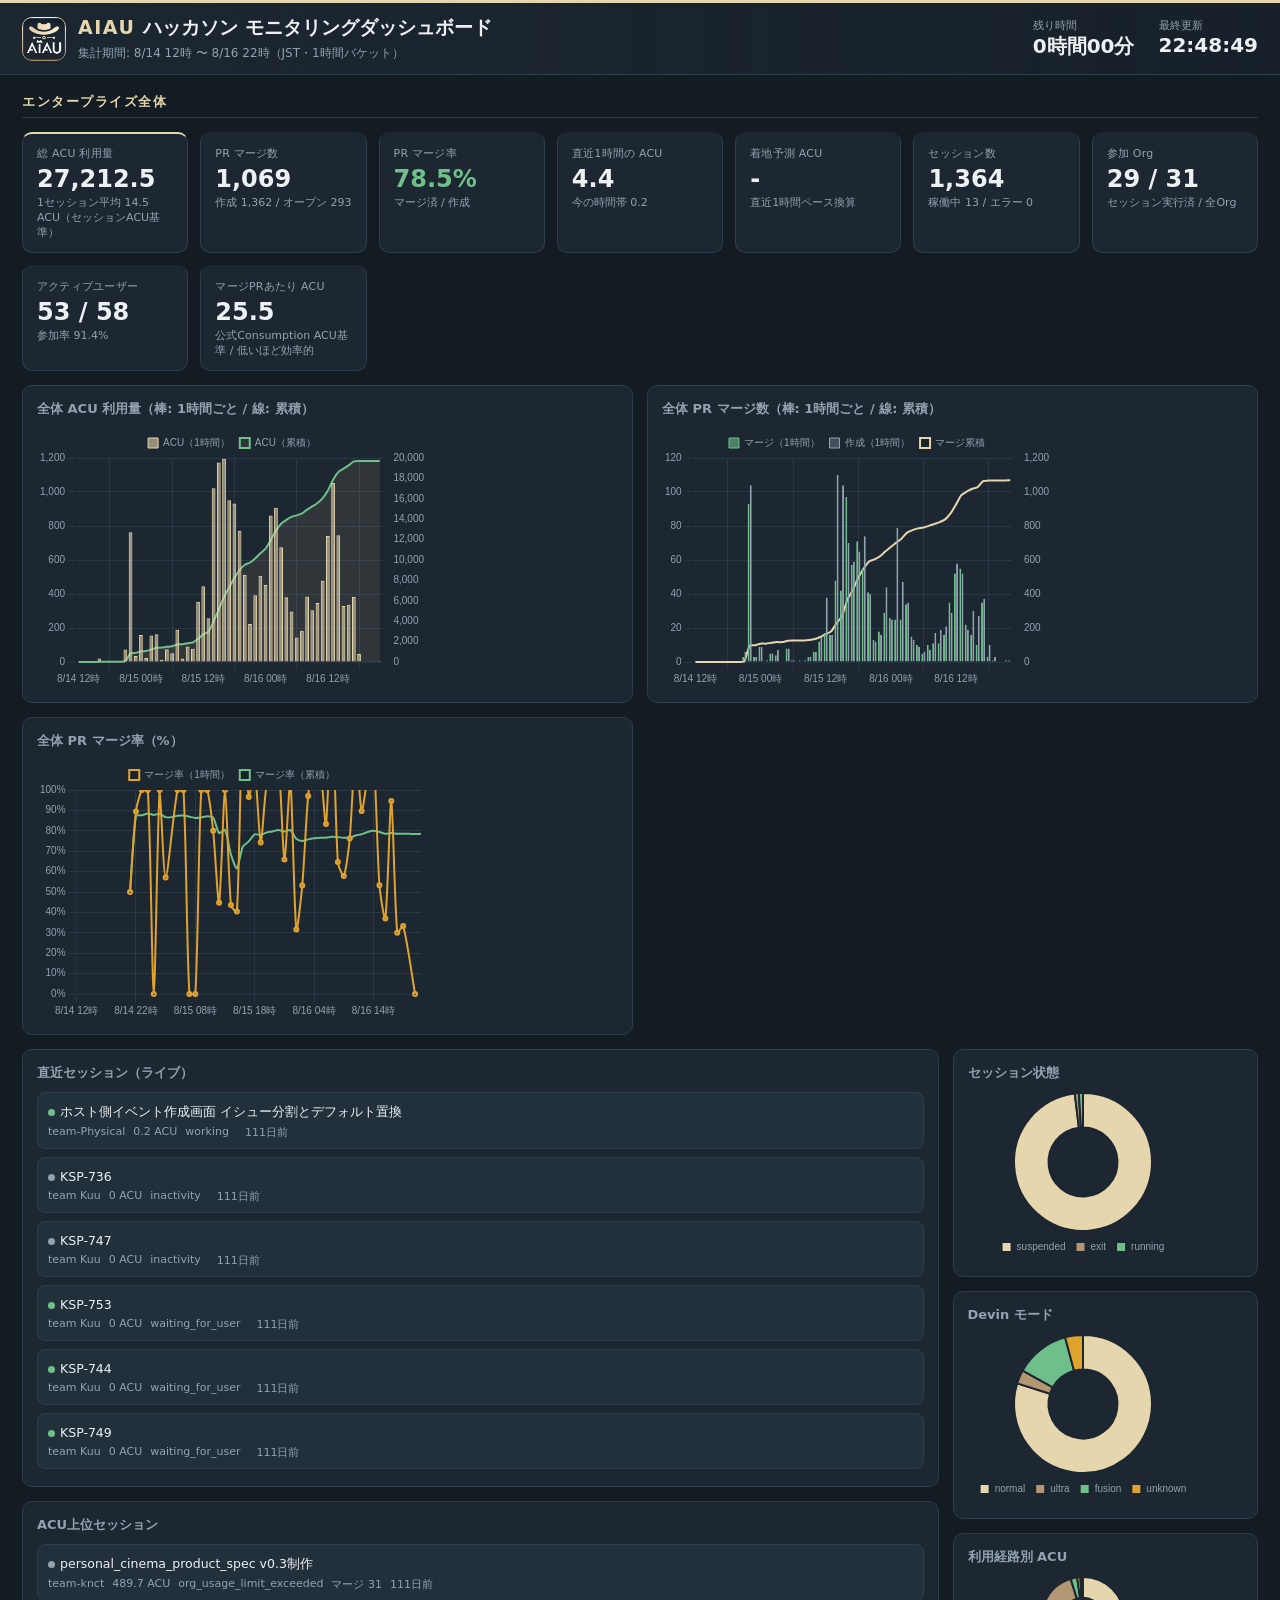
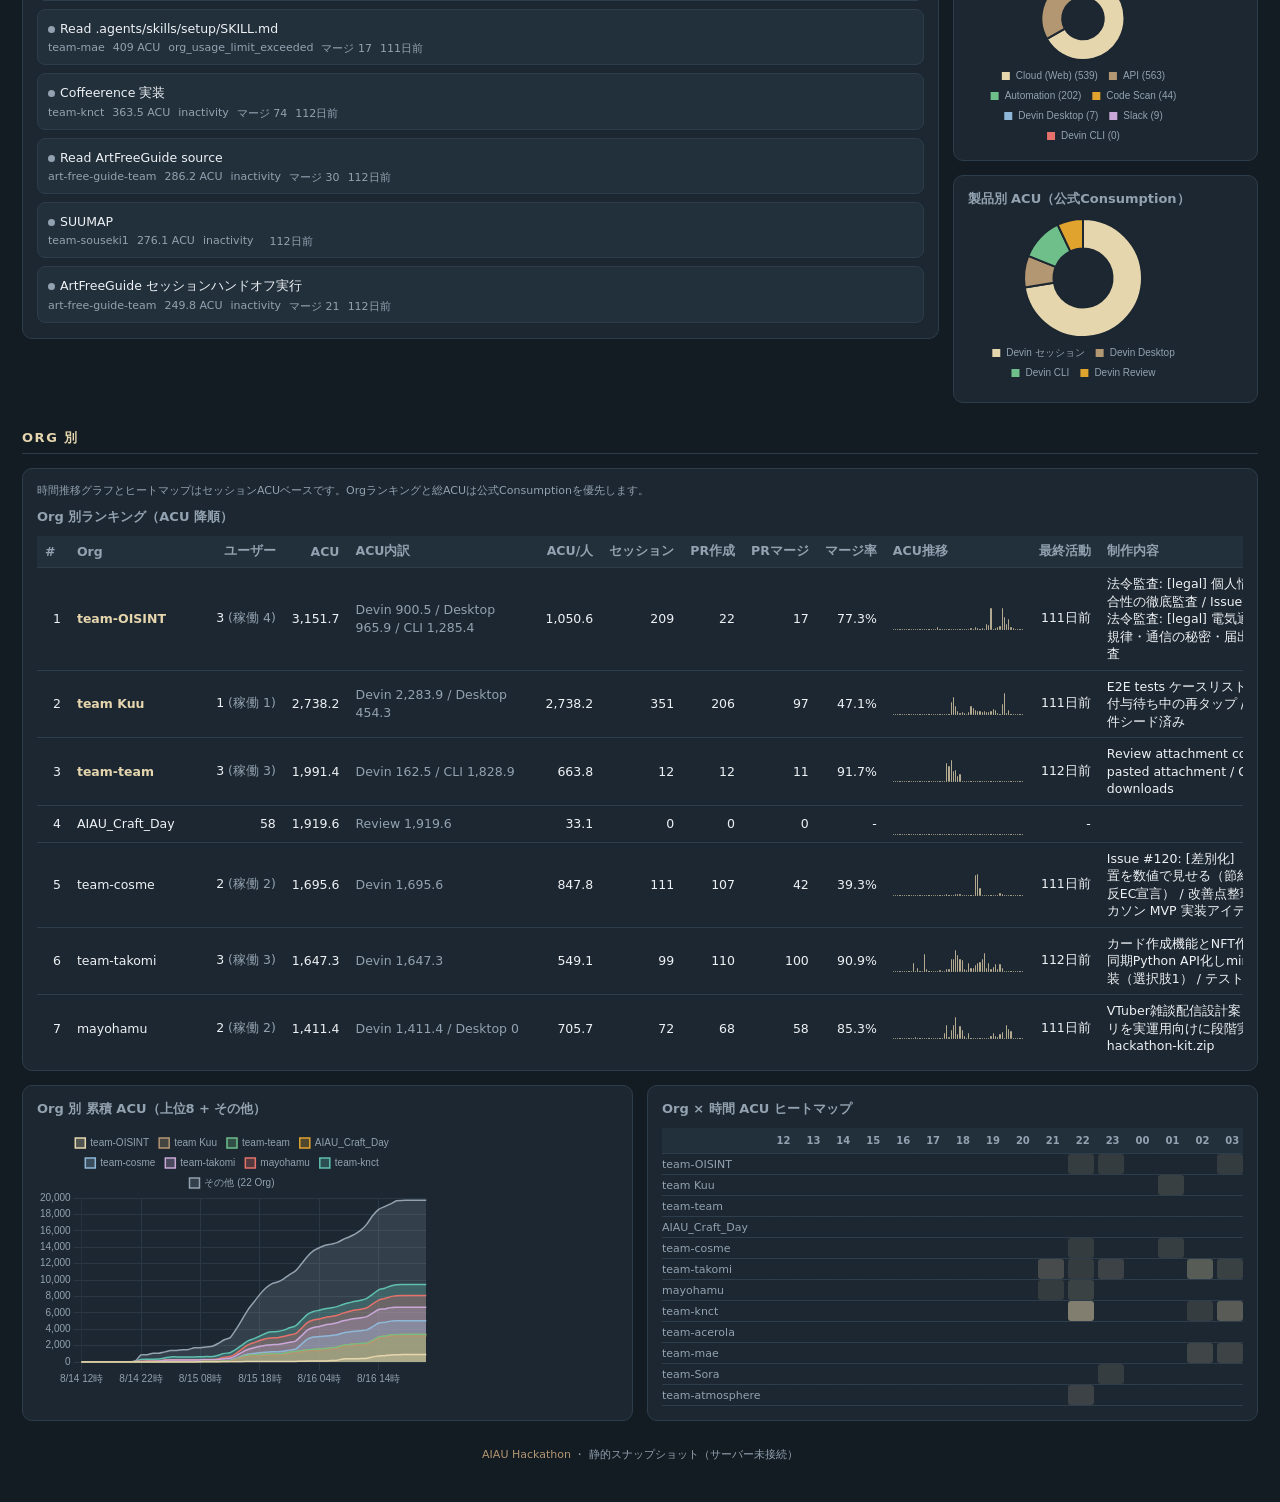
==== commit 77493352: "Org別ACU内訳の列位置を修正" ====
--- a/dashboard.html
+++ b/dashboard.html
@@ -285,7 +285,7 @@
 
 </script>
 <script>
-window.EMBEDDED_DATA = null;
+window.EMBEDDED_DATA = {"generated_at": 1786888129, "hours": [1786676400, 1786680000, 1786683600, 1786687200, 1786690800, 1786694400, 1786698000, 1786701600, 1786705200, 1786708800, 1786712400, 1786716000, 1786719600, 1786723200, 1786726800, 1786730400, 1786734000, 1786737600, 1786741200, 1786744800, 1786748400, 1786752000, 1786755600, 1786759200, 1786762800, 1786766400, 1786770000, 1786773600, 1786777200, 1786780800, 1786784400, 1786788000, 1786791600, 1786795200, 1786798800, 1786802400, 1786806000, 1786809600, 1786813200, 1786816800, 1786820400, 1786824000, 1786827600, 1786831200, 1786834800, 1786838400, 1786842000, 1786845600, 1786849200, 1786852800, 1786856400, 1786860000, 1786863600, 1786867200, 1786870800, 1786874400, 1786878000, 1786881600, 1786885200], "hackathon": {"start": 1786676400, "end": 1786784400, "remaining_seconds": 0}, "collector": {"last_poll_at": 1786888104, "last_error": null, "poll_interval": 60}, "totals": {"acus": 27212.53, "sessions": 1364, "active_sessions": 13, "error_sessions": 0, "prs_created": 1362, "prs_merged": 1069, "prs_open": 293, "merge_rate": 78.5, "orgs": 31, "active_orgs": 29, "users": 58, "active_users": 53, "activation_rate": 91.4, "acus_per_session": 14.46, "acus_per_merged_pr": 25.46, "acus_source": "consumption"}, "product_acus": {"devin": 19717.12, "cascade": 2357.24, "terminal": 3215.48, "review": 1922.69}, "product_labels": {"devin": "Devin セッション", "cascade": "Devin Desktop", "terminal": "Devin CLI", "review": "Devin Review"}, "pace": {"acus_last_full_hour": 4.39, "acus_current_hour": 0.22, "projected_total_acus": null}, "hourly": [{"hour": 1786676400, "acus": 0.0, "acus_cum": 0.0, "prs_created": 0, "prs_merged": 0, "prs_created_cum": 0, "prs_merged_cum": 0, "merge_rate": null, "merge_rate_cum": null, "sessions": 0}, {"hour": 1786680000, "acus": 0.0, "acus_cum": 0.0, "prs_created": 0, "prs_merged": 0, "prs_created_cum": 0, "prs_merged_cum": 0, "merge_rate": null, "merge_rate_cum": null, "sessions": 0}, {"hour": 1786683600, "acus": 0.0, "acus_cum": 0.0, "prs_created": 0, "prs_merged": 0, "prs_created_cum": 0, "prs_merged_cum": 0, "merge_rate": null, "merge_rate_cum": null, "sessions": 0}, {"hour": 1786687200, "acus": 0.0, "acus_cum": 0.0, "prs_created": 0, "prs_merged": 0, "prs_created_cum": 0, "prs_merged_cum": 0, "merge_rate": null, "merge_rate_cum": null, "sessions": 0}, {"hour": 1786690800, "acus": 21.19, "acus_cum": 21.19, "prs_created": 0, "prs_merged": 0, "prs_created_cum": 0, "prs_merged_cum": 0, "merge_rate": null, "merge_rate_cum": null, "sessions": 1}, {"hour": 1786694400, "acus": 1.0, "acus_cum": 22.18, "prs_created": 0, "prs_merged": 0, "prs_created_cum": 0, "prs_merged_cum": 0, "merge_rate": null, "merge_rate_cum": null, "sessions": 1}, {"hour": 1786698000, "acus": 0.0, "acus_cum": 22.18, "prs_created": 0, "prs_merged": 0, "prs_created_cum": 0, "prs_merged_cum": 0, "merge_rate": null, "merge_rate_cum": null, "sessions": 0}, {"hour": 1786701600, "acus": 0.8, "acus_cum": 22.98, "prs_created": 0, "prs_merged": 0, "prs_created_cum": 0, "prs_merged_cum": 0, "merge_rate": null, "merge_rate_cum": null, "sessions": 1}, {"hour": 1786705200, "acus": 0.0, "acus_cum": 22.98, "prs_created": 0, "prs_merged": 0, "prs_created_cum": 0, "prs_merged_cum": 0, "merge_rate": null, "merge_rate_cum": null, "sessions": 0}, {"hour": 1786708800, "acus": 73.82, "acus_cum": 96.8, "prs_created": 6, "prs_merged": 3, "prs_created_cum": 6, "prs_merged_cum": 3, "merge_rate": 50.0, "merge_rate_cum": 50.0, "sessions": 9}, {"hour": 1786712400, "acus": 762.66, "acus_cum": 859.46, "prs_created": 104, "prs_merged": 93, "prs_created_cum": 110, "prs_merged_cum": 96, "merge_rate": 89.4, "merge_rate_cum": 87.3, "sessions": 16}, {"hour": 1786716000, "acus": 35.23, "acus_cum": 894.69, "prs_created": 3, "prs_merged": 3, "prs_created_cum": 113, "prs_merged_cum": 99, "merge_rate": 100.0, "merge_rate_cum": 87.6, "sessions": 6}, {"hour": 1786719600, "acus": 158.98, "acus_cum": 1053.67, "prs_created": 9, "prs_merged": 9, "prs_created_cum": 122, "prs_merged_cum": 108, "merge_rate": 100.0, "merge_rate_cum": 88.5, "sessions": 1}, {"hour": 1786723200, "acus": 24.2, "acus_cum": 1077.86, "prs_created": 1, "prs_merged": 0, "prs_created_cum": 123, "prs_merged_cum": 108, "merge_rate": 0.0, "merge_rate_cum": 87.8, "sessions": 5}, {"hour": 1786726800, "acus": 155.47, "acus_cum": 1233.34, "prs_created": 5, "prs_merged": 5, "prs_created_cum": 128, "prs_merged_cum": 113, "merge_rate": 100.0, "merge_rate_cum": 88.3, "sessions": 7}, {"hour": 1786730400, "acus": 162.63, "acus_cum": 1395.97, "prs_created": 7, "prs_merged": 4, "prs_created_cum": 135, "prs_merged_cum": 117, "merge_rate": 57.1, "merge_rate_cum": 86.7, "sessions": 5}, {"hour": 1786734000, "acus": 13.81, "acus_cum": 1409.78, "prs_created": 0, "prs_merged": 0, "prs_created_cum": 135, "prs_merged_cum": 117, "merge_rate": null, "merge_rate_cum": 86.7, "sessions": 1}, {"hour": 1786737600, "acus": 75.19, "acus_cum": 1484.97, "prs_created": 8, "prs_merged": 8, "prs_created_cum": 143, "prs_merged_cum": 125, "merge_rate": 100.0, "merge_rate_cum": 87.4, "sessions": 1}, {"hour": 1786741200, "acus": 51.36, "acus_cum": 1536.33, "prs_created": 1, "prs_merged": 1, "prs_created_cum": 144, "prs_merged_cum": 126, "merge_rate": 100.0, "merge_rate_cum": 87.5, "sessions": 1}, {"hour": 1786744800, "acus": 188.98, "acus_cum": 1725.31, "prs_created": 1, "prs_merged": 0, "prs_created_cum": 145, "prs_merged_cum": 126, "merge_rate": 0.0, "merge_rate_cum": 86.9, "sessions": 2}, {"hour": 1786748400, "acus": 20.36, "acus_cum": 1745.67, "prs_created": 1, "prs_merged": 0, "prs_created_cum": 146, "prs_merged_cum": 126, "merge_rate": 0.0, "merge_rate_cum": 86.3, "sessions": 2}, {"hour": 1786752000, "acus": 91.7, "acus_cum": 1837.38, "prs_created": 3, "prs_merged": 3, "prs_created_cum": 149, "prs_merged_cum": 129, "merge_rate": 100.0, "merge_rate_cum": 86.6, "sessions": 9}, {"hour": 1786755600, "acus": 78.2, "acus_cum": 1915.58, "prs_created": 6, "prs_merged": 6, "prs_created_cum": 155, "prs_merged_cum": 135, "merge_rate": 100.0, "merge_rate_cum": 87.1, "sessions": 9}, {"hour": 1786759200, "acus": 353.79, "acus_cum": 2269.37, "prs_created": 15, "prs_merged": 12, "prs_created_cum": 170, "prs_merged_cum": 147, "merge_rate": 80.0, "merge_rate_cum": 86.5, "sessions": 15}, {"hour": 1786762800, "acus": 445.83, "acus_cum": 2715.19, "prs_created": 38, "prs_merged": 17, "prs_created_cum": 208, "prs_merged_cum": 164, "merge_rate": 44.7, "merge_rate_cum": 78.8, "sessions": 42}, {"hour": 1786766400, "acus": 256.76, "acus_cum": 2971.96, "prs_created": 16, "prs_merged": 16, "prs_created_cum": 224, "prs_merged_cum": 180, "merge_rate": 100.0, "merge_rate_cum": 80.4, "sessions": 25}, {"hour": 1786770000, "acus": 1022.66, "acus_cum": 3994.61, "prs_created": 110, "prs_merged": 48, "prs_created_cum": 334, "prs_merged_cum": 228, "merge_rate": 43.6, "merge_rate_cum": 68.3, "sessions": 147}, {"hour": 1786773600, "acus": 1172.88, "acus_cum": 5167.49, "prs_created": 104, "prs_merged": 42, "prs_created_cum": 438, "prs_merged_cum": 270, "merge_rate": 40.4, "merge_rate_cum": 61.6, "sessions": 41}, {"hour": 1786777200, "acus": 1195.99, "acus_cum": 6363.48, "prs_created": 70, "prs_merged": 97, "prs_created_cum": 508, "prs_merged_cum": 367, "merge_rate": 138.6, "merge_rate_cum": 72.2, "sessions": 40}, {"hour": 1786780800, "acus": 951.95, "acus_cum": 7315.44, "prs_created": 59, "prs_merged": 57, "prs_created_cum": 567, "prs_merged_cum": 424, "merge_rate": 96.6, "merge_rate_cum": 74.8, "sessions": 26}, {"hour": 1786784400, "acus": 931.91, "acus_cum": 8247.35, "prs_created": 65, "prs_merged": 71, "prs_created_cum": 632, "prs_merged_cum": 495, "merge_rate": 109.2, "merge_rate_cum": 78.3, "sessions": 42}, {"hour": 1786788000, "acus": 772.31, "acus_cum": 9019.65, "prs_created": 74, "prs_merged": 55, "prs_created_cum": 706, "prs_merged_cum": 550, "merge_rate": 74.3, "merge_rate_cum": 77.9, "sessions": 36}, {"hour": 1786791600, "acus": 513.1, "acus_cum": 9532.75, "prs_created": 40, "prs_merged": 41, "prs_created_cum": 746, "prs_merged_cum": 591, "merge_rate": 102.5, "merge_rate_cum": 79.2, "sessions": 18}, {"hour": 1786795200, "acus": 223.81, "acus_cum": 9756.57, "prs_created": 12, "prs_merged": 13, "prs_created_cum": 758, "prs_merged_cum": 604, "merge_rate": 108.3, "merge_rate_cum": 79.7, "sessions": 22}, {"hour": 1786798800, "acus": 393.38, "acus_cum": 10149.95, "prs_created": 16, "prs_merged": 18, "prs_created_cum": 774, "prs_merged_cum": 622, "merge_rate": 112.5, "merge_rate_cum": 80.4, "sessions": 23}, {"hour": 1786802400, "acus": 507.67, "acus_cum": 10657.62, "prs_created": 44, "prs_merged": 29, "prs_created_cum": 818, "prs_merged_cum": 651, "merge_rate": 65.9, "merge_rate_cum": 79.6, "sessions": 27}, {"hour": 1786806000, "acus": 452.32, "acus_cum": 11109.94, "prs_created": 25, "prs_merged": 26, "prs_created_cum": 843, "prs_merged_cum": 677, "merge_rate": 104.0, "merge_rate_cum": 80.3, "sessions": 21}, {"hour": 1786809600, "acus": 861.35, "acus_cum": 11971.29, "prs_created": 79, "prs_merged": 25, "prs_created_cum": 922, "prs_merged_cum": 702, "merge_rate": 31.6, "merge_rate_cum": 76.1, "sessions": 103}, {"hour": 1786813200, "acus": 907.29, "acus_cum": 12878.59, "prs_created": 47, "prs_merged": 25, "prs_created_cum": 969, "prs_merged_cum": 727, "merge_rate": 53.2, "merge_rate_cum": 75.0, "sessions": 18}, {"hour": 1786816800, "acus": 674.75, "acus_cum": 13553.34, "prs_created": 35, "prs_merged": 34, "prs_created_cum": 1004, "prs_merged_cum": 761, "merge_rate": 97.1, "merge_rate_cum": 75.8, "sessions": 11}, {"hour": 1786820400, "acus": 381.58, "acus_cum": 13934.92, "prs_created": 13, "prs_merged": 15, "prs_created_cum": 1017, "prs_merged_cum": 776, "merge_rate": 115.4, "merge_rate_cum": 76.3, "sessions": 9}, {"hour": 1786824000, "acus": 297.0, "acus_cum": 14231.92, "prs_created": 9, "prs_merged": 10, "prs_created_cum": 1026, "prs_merged_cum": 786, "merge_rate": 111.1, "merge_rate_cum": 76.6, "sessions": 16}, {"hour": 1786827600, "acus": 143.43, "acus_cum": 14375.35, "prs_created": 6, "prs_merged": 5, "prs_created_cum": 1032, "prs_merged_cum": 791, "merge_rate": 83.3, "merge_rate_cum": 76.6, "sessions": 21}, {"hour": 1786831200, "acus": 184.25, "acus_cum": 14559.6, "prs_created": 7, "prs_merged": 10, "prs_created_cum": 1039, "prs_merged_cum": 801, "merge_rate": 142.9, "merge_rate_cum": 77.1, "sessions": 12}, {"hour": 1786834800, "acus": 385.79, "acus_cum": 14945.4, "prs_created": 17, "prs_merged": 11, "prs_created_cum": 1056, "prs_merged_cum": 812, "merge_rate": 64.7, "merge_rate_cum": 76.9, "sessions": 27}, {"hour": 1786838400, "acus": 304.23, "acus_cum": 15249.63, "prs_created": 19, "prs_merged": 11, "prs_created_cum": 1075, "prs_merged_cum": 823, "merge_rate": 57.9, "merge_rate_cum": 76.6, "sessions": 25}, {"hour": 1786842000, "acus": 347.43, "acus_cum": 15597.06, "prs_created": 21, "prs_merged": 16, "prs_created_cum": 1096, "prs_merged_cum": 839, "merge_rate": 76.2, "merge_rate_cum": 76.6, "sessions": 37}, {"hour": 1786845600, "acus": 477.37, "acus_cum": 16074.42, "prs_created": 29, "prs_merged": 35, "prs_created_cum": 1125, "prs_merged_cum": 874, "merge_rate": 120.7, "merge_rate_cum": 77.7, "sessions": 37}, {"hour": 1786849200, "acus": 741.43, "acus_cum": 16815.85, "prs_created": 58, "prs_merged": 52, "prs_created_cum": 1183, "prs_merged_cum": 926, "merge_rate": 89.7, "merge_rate_cum": 78.3, "sessions": 60}, {"hour": 1786852800, "acus": 1053.5, "acus_cum": 17869.35, "prs_created": 52, "prs_merged": 55, "prs_created_cum": 1235, "prs_merged_cum": 981, "merge_rate": 105.8, "merge_rate_cum": 79.4, "sessions": 171}, {"hour": 1786856400, "acus": 746.03, "acus_cum": 18615.39, "prs_created": 19, "prs_merged": 22, "prs_created_cum": 1254, "prs_merged_cum": 1003, "merge_rate": 115.8, "merge_rate_cum": 80.0, "sessions": 81}, {"hour": 1786860000, "acus": 328.9, "acus_cum": 18944.28, "prs_created": 30, "prs_merged": 16, "prs_created_cum": 1284, "prs_merged_cum": 1019, "merge_rate": 53.3, "merge_rate_cum": 79.4, "sessions": 36}, {"hour": 1786863600, "acus": 336.92, "acus_cum": 19281.2, "prs_created": 27, "prs_merged": 10, "prs_created_cum": 1311, "prs_merged_cum": 1029, "merge_rate": 37.0, "merge_rate_cum": 78.5, "sessions": 56}, {"hour": 1786867200, "acus": 382.03, "acus_cum": 19663.23, "prs_created": 37, "prs_merged": 35, "prs_created_cum": 1348, "prs_merged_cum": 1064, "merge_rate": 94.6, "merge_rate_cum": 78.9, "sessions": 25}, {"hour": 1786870800, "acus": 46.74, "acus_cum": 19709.97, "prs_created": 10, "prs_merged": 3, "prs_created_cum": 1358, "prs_merged_cum": 1067, "merge_rate": 30.0, "merge_rate_cum": 78.6, "sessions": 15}, {"hour": 1786874400, "acus": 0.77, "acus_cum": 19710.74, "prs_created": 3, "prs_merged": 1, "prs_created_cum": 1361, "prs_merged_cum": 1068, "merge_rate": 33.3, "merge_rate_cum": 78.5, "sessions": 0}, {"hour": 1786878000, "acus": 1.99, "acus_cum": 19712.73, "prs_created": 0, "prs_merged": 0, "prs_created_cum": 1361, "prs_merged_cum": 1068, "merge_rate": null, "merge_rate_cum": 78.5, "sessions": 1}, {"hour": 1786881600, "acus": 4.39, "acus_cum": 19717.12, "prs_created": 1, "prs_merged": 0, "prs_created_cum": 1362, "prs_merged_cum": 1068, "merge_rate": 0.0, "merge_rate_cum": 78.4, "sessions": 0}, {"hour": 1786885200, "acus": 0.22, "acus_cum": 19717.34, "prs_created": 0, "prs_merged": 1, "prs_created_cum": 1362, "prs_merged_cum": 1069, "merge_rate": null, "merge_rate_cum": 78.5, "sessions": 1}], "orgs": [{"org_id": "org-46d7fe5c466d438aadc6625c7912768c", "name": "team-OISINT", "user_count": 3, "summary": "法令監査: [legal] 個人情報保護法（APPI）適合性の徹底監査 / Issueで衝突防止提案実行 / 法令監査: [legal] 電気通信事業法（外部送信規律・通信の秘密・届出該当性）とCookie監査", "acus": 3151.71, "session_acus": 900.49, "acus_by_product": {"devin": 900.49, "cascade": 965.85, "terminal": 1285.37, "review": 0.0}, "acus_source": "consumption", "consumption_updated_at": 1786888047, "sessions": 209, "active_users": 4, "prs_created": 22, "prs_merged": 17, "last_activity": 1786871913, "hourly_acus": [0.0, 0.0, 0.0, 0.0, 0.0, 0.0, 0.0, 0.0, 0.0, 0.0, 2.65, 1.4, 0.0, 0.0, 0.0, 2.1, 0.0, 0.0, 0.0, 0.0, 19.83, 6.96, 0.0, 0.0, 5.17, 0.0, 0.0, 6.48, 8.14, 0.0, 3.01, 0.31, 0.0, 0.0, 0.0, 13.15, 6.35, 19.75, 16.44, 2.0, 12.73, 1.23, 43.94, 37.22, 171.24, 4.09, 11.67, 21.16, 32.49, 175.89, 100.74, 43.61, 87.64, 25.57, 17.54, 0.0, 0.0, 0.0, 0.0], "rank": 1, "merge_rate": 77.3, "acus_per_user": 1050.57, "prs_merged_per_user": 5.67}, {"org_id": "org-c256a598b6734b58914206ce96526004", "name": "team Kuu", "user_count": 1, "summary": "E2E tests ケースリストアップ / E2E B-2-6: 付与待ち中の再タップ / E2E B-2-7: 当日 20 件シード済み", "acus": 2738.22, "session_acus": 2283.89, "acus_by_product": {"devin": 2283.89, "cascade": 454.33, "terminal": 0.0, "review": 0.0}, "acus_source": "consumption", "consumption_updated_at": 1786888050, "sessions": 351, "active_users": 1, "prs_created": 206, "prs_merged": 97, "last_activity": 1786888006, "hourly_acus": [0.0, 0.0, 0.0, 0.0, 0.0, 0.0, 0.0, 0.0, 0.0, 0.0, 0.0, 0.0, 0.0, 16.52, 0.0, 0.0, 0.0, 0.0, 0.0, 0.0, 0.0, 0.0, 0.0, 0.0, 17.35, 8.96, 187.33, 271.4, 125.39, 53.34, 33.85, 38.49, 27.37, 10.82, 37.46, 130.17, 109.75, 67.63, 55.75, 54.12, 42.56, 58.25, 39.2, 43.89, 51.47, 91.59, 71.46, 19.25, 10.48, 167.26, 333.55, 28.74, 66.27, 13.34, 0.85, 0.0, 0.0, 0.0, 0.0], "rank": 2, "merge_rate": 47.1, "acus_per_user": 2738.22, "prs_merged_per_user": 97.0}, {"org_id": "org-bd2bc783136846d5987f3e2d0411a2b2", "name": "team-team", "user_count": 3, "summary": "Review attachment content / Review pasted attachment / Open testing repo in downloads", "acus": 1991.36, "session_acus": 162.47, "acus_by_product": {"devin": 162.47, "cascade": 0.0, "terminal": 1828.89, "review": 0.0}, "acus_source": "consumption", "consumption_updated_at": 1786888050, "sessions": 12, "active_users": 3, "prs_created": 12, "prs_merged": 11, "last_activity": 1786838769, "hourly_acus": [0.0, 0.0, 0.0, 0.0, 0.0, 0.0, 0.0, 0.0, 0.0, 0.0, 0.0, 0.0, 0.0, 0.0, 0.0, 0.0, 0.0, 0.0, 0.0, 0.0, 0.0, 0.0, 0.0, 0.0, 28.18, 23.73, 32.71, 17.02, 18.15, 8.59, 12.66, 2.53, 2.13, 2.42, 1.98, 1.37, 1.28, 1.06, 1.28, 1.91, 1.08, 1.29, 2.0, 1.09, 0.0, 0.0, 0.0, 0.0, 0.0, 0.0, 0.0, 0.0, 0.0, 0.0, 0.0, 0.0, 0.0, 0.0, 0.0], "rank": 3, "merge_rate": 91.7, "acus_per_user": 663.79, "prs_merged_per_user": 3.67}, {"org_id": "org-3b8fc61d602c401a99e1193dc38cc3d5", "name": "AIAU_Craft_Day", "user_count": 58, "summary": "", "acus": 1919.61, "session_acus": 0.0, "acus_by_product": {"devin": 0.0, "cascade": 0.0, "terminal": 0.0, "review": 1919.61}, "acus_source": "consumption", "consumption_updated_at": 1786888047, "sessions": 0, "active_users": 0, "prs_created": 0, "prs_merged": 0, "last_activity": null, "hourly_acus": [0.0, 0.0, 0.0, 0.0, 0.0, 0.0, 0.0, 0.0, 0.0, 0.0, 0.0, 0.0, 0.0, 0.0, 0.0, 0.0, 0.0, 0.0, 0.0, 0.0, 0.0, 0.0, 0.0, 0.0, 0.0, 0.0, 0.0, 0.0, 0.0, 0.0, 0.0, 0.0, 0.0, 0.0, 0.0, 0.0, 0.0, 0.0, 0.0, 0.0, 0.0, 0.0, 0.0, 0.0, 0.0, 0.0, 0.0, 0.0, 0.0, 0.0, 0.0, 0.0, 0.0, 0.0, 0.0, 0.0, 0.0, 0.0, 0.0], "rank": 4, "merge_rate": null, "acus_per_user": 33.1, "prs_merged_per_user": 0.0}, {"org_id": "org-8ef59d3920024555ac58e22b44043e8a", "name": "team-cosme", "user_count": 2, "summary": "Issue #120: [差別化] 「買わせない」立ち位置を数値で見せる（節約額ダッシュボードと反EC宣言） / 改善点整理と実装案検討 / ハッカソン MVP 実装アイデア", "acus": 1695.61, "session_acus": 1695.61, "acus_by_product": {"devin": 1695.61, "cascade": 0.0, "terminal": 0.0, "review": 0.0}, "acus_source": "consumption", "consumption_updated_at": 1786888049, "sessions": 111, "active_users": 2, "prs_created": 107, "prs_merged": 42, "last_activity": 1786871179, "hourly_acus": [0.0, 0.0, 0.0, 0.0, 0.0, 0.0, 0.0, 0.0, 0.0, 0.0, 1.68, 0.0, 0.0, 7.67, 0.0, 0.0, 0.0, 0.0, 0.0, 0.0, 0.0, 0.0, 0.0, 0.0, 39.09, 1.2, 21.07, 24.92, 39.96, 45.31, 42.76, 20.24, 17.98, 0.59, 5.39, 0.0, 0.39, 507.61, 549.53, 198.31, 0.91, 0.94, 0.09, 0.0, 0.0, 21.86, 6.42, 24.56, 53.36, 47.01, 13.87, 0.94, 0.91, 0.94, 0.09, 0.0, 0.0, 0.0, 0.0], "rank": 5, "merge_rate": 39.3, "acus_per_user": 847.8, "prs_merged_per_user": 21.0}, {"org_id": "org-f8cb4f3144334ad6ac54dd9a82658cb4", "name": "team-takomi", "user_count": 3, "summary": "カード作成機能とNFT作成機能連携 / 加工を同期Python API化しmintと並行実行する実装（選択肢1） / テスト", "acus": 1647.25, "session_acus": 1647.25, "acus_by_product": {"devin": 1647.25, "cascade": 0.0, "terminal": 0.0, "review": 0.0}, "acus_source": "consumption", "consumption_updated_at": 1786888051, "sessions": 99, "active_users": 3, "prs_created": 110, "prs_merged": 100, "last_activity": 1786860697, "hourly_acus": [0.0, 0.0, 0.0, 0.0, 0.0, 0.0, 0.0, 0.0, 0.0, 56.3, 1.27, 24.74, 0.0, 0.0, 113.24, 18.59, 0.0, 0.0, 0.0, 0.0, 0.0, 9.67, 4.09, 8.08, 19.89, 16.46, 81.41, 86.17, 144.02, 107.97, 81.28, 74.85, 18.56, 14.31, 59.61, 24.88, 25.5, 46.88, 58.34, 66.28, 81.18, 121.87, 24.78, 59.51, 19.91, 30.01, 52.18, 18.06, 50.56, 24.42, 2.18, 0.19, 0.0, 0.0, 0.0, 0.0, 0.0, 0.0, 0.0], "rank": 6, "merge_rate": 90.9, "acus_per_user": 549.08, "prs_merged_per_user": 33.33}, {"org_id": "org-1f38e80d0c434e16a26f6cd454512f26", "name": "mayohamu", "user_count": 2, "summary": "VTuber雑談配信設計案 / 福祉マッチングアプリを実運用向けに段階実装する / Prepare hackathon-kit.zip", "acus": 1411.41, "session_acus": 1411.4, "acus_by_product": {"devin": 1411.4, "cascade": 0.01, "terminal": 0.0, "review": 0.0}, "acus_source": "consumption", "consumption_updated_at": 1786888046, "sessions": 72, "active_users": 2, "prs_created": 68, "prs_merged": 58, "last_activity": 1786871158, "hourly_acus": [0.0, 0.0, 0.0, 0.0, 0.0, 0.0, 0.0, 0.0, 0.0, 0.54, 20.97, 0.0, 0.0, 0.0, 0.0, 0.0, 0.0, 0.0, 0.0, 0.0, 0.0, 0.0, 0.0, 54.16, 113.39, 21.1, 74.03, 114.86, 176.34, 45.8, 102.86, 72.8, 30.03, 0.5, 50.75, 13.69, 12.63, 2.22, 2.25, 2.26, 2.25, 2.18, 2.3, 0.19, 25.13, 49.1, 29.78, 17.96, 44.0, 57.78, 0.82, 114.59, 85.95, 68.1, 0.09, 0.0, 0.0, 0.0, 0.0], "rank": 7, "merge_rate": 85.3, "acus_per_user": 705.71, "prs_merged_per_user": 29.0}, {"org_id": "org-747cb43fb0fc4a84a8ddd65ef89a57aa", "name": "team-knct", "user_count": 3, "summary": "personal_cinema_product_spec v0.3制作 / Coffeerence 実装 / コミケ出展情報リサーチ", "acus": 1360.47, "session_acus": 1360.47, "acus_by_product": {"devin": 1360.47, "cascade": 0.0, "terminal": 0.0, "review": 0.0}, "acus_source": "consumption", "consumption_updated_at": 1786888048, "sessions": 49, "active_users": 3, "prs_created": 165, "prs_merged": 132, "last_activity": 1786871229, "hourly_acus": [0.0, 0.0, 0.0, 0.0, 0.0, 0.0, 0.0, 0.0, 0.0, 0.0, 236.5, 0.0, 0.0, 0.0, 5.85, 111.95, 0.0, 0.0, 0.0, 0.0, 0.0, 0.0, 0.0, 102.93, 0.0, 14.89, 16.86, 0.06, 0.0, 3.07, 51.26, 130.91, 63.3, 15.39, 10.81, 101.2, 71.26, 50.22, 22.77, 38.55, 13.12, 0.03, 0.0, 0.0, 0.0, 0.0, 9.9, 16.5, 58.92, 30.48, 76.8, 6.86, 39.22, 49.8, 11.05, 0.0, 0.0, 0.0, 0.0], "rank": 8, "merge_rate": 80.0, "acus_per_user": 453.49, "prs_merged_per_user": 44.0}, {"org_id": "org-7a7edc4dcef44ecb987ef5cb6dea627d", "name": "team-acerola", "user_count": 2, "summary": "F3 新規登録導線の文言整理 / NewItem/Account の実機検証 (375px) / 要件定義書を docs/00_product_requirements.md として保存", "acus": 1353.26, "session_acus": 1310.74, "acus_by_product": {"devin": 1310.74, "cascade": 42.52, "terminal": 0.0, "review": 0.0}, "acus_source": "consumption", "consumption_updated_at": 1786888049, "sessions": 59, "active_users": 2, "prs_created": 135, "prs_merged": 131, "last_activity": 1786871163, "hourly_acus": [0.0, 0.0, 0.0, 0.0, 0.0, 0.0, 0.0, 0.0, 0.0, 0.0, 0.0, 0.0, 0.0, 0.0, 0.0, 0.0, 0.0, 0.0, 0.0, 0.0, 0.0, 0.0, 0.0, 0.0, 24.45, 49.36, 74.63, 39.23, 131.75, 77.72, 121.0, 50.71, 16.24, 0.19, 22.58, 24.72, 43.78, 13.5, 82.74, 179.98, 79.49, 0.09, 0.0, 0.0, 0.0, 12.38, 42.77, 38.28, 42.24, 81.52, 0.66, 14.81, 0.0, 35.89, 10.03, 0.0, 0.0, 0.0, 0.0], "rank": 9, "merge_rate": 97.0, "acus_per_user": 676.63, "prs_merged_per_user": 65.5}, {"org_id": "org-e0c7f257fa724c23b16dfd8435ddd0e9", "name": "team-mae", "user_count": 2, "summary": "Read .agents/skills/setup/SKILL.md / auto-build: 概念AR 撮影アプリ v1 の本番実装（Next.js + TS・声なし・鍵なし） / design-mock v5: 概念のポップさを UI へ（デザインランゲージ批評＋撮影画面の描き直し）", "acus": 1183.21, "session_acus": 1183.21, "acus_by_product": {"devin": 1183.21, "cascade": 0.0, "terminal": 0.0, "review": 0.0}, "acus_source": "consumption", "consumption_updated_at": 1786888051, "sessions": 45, "active_users": 1, "prs_created": 21, "prs_merged": 20, "last_activity": 1786871218, "hourly_acus": [0.0, 0.0, 0.0, 0.0, 0.0, 0.0, 0.0, 0.0, 0.0, 0.0, 0.0, 0.0, 0.0, 0.0, 36.38, 29.99, 13.81, 0.0, 0.0, 0.0, 0.0, 0.0, 0.0, 0.0, 0.0, 0.0, 0.0, 34.96, 32.07, 0.38, 0.0, 0.0, 0.0, 25.99, 43.69, 35.57, 49.9, 65.92, 99.02, 118.21, 140.53, 106.42, 13.51, 0.0, 0.0, 4.52, 36.49, 47.62, 31.43, 64.51, 44.52, 42.8, 16.68, 47.98, 0.31, 0.0, 0.0, 0.0, 0.0], "rank": 10, "merge_rate": 95.2, "acus_per_user": 591.61, "prs_merged_per_user": 10.0}, {"org_id": "org-693ebe22ed5644af96a6ced2f76c23cd", "name": "team-Sora", "user_count": 3, "summary": "mainブランチ最新化 モックアップ作成 / 同時予定で東京形式ならない / Resolve sora-33/AIAU#35", "acus": 972.94, "session_acus": 281.39, "acus_by_product": {"devin": 281.39, "cascade": 691.55, "terminal": 0.0, "review": 0.0}, "acus_source": "consumption", "consumption_updated_at": 1786888048, "sessions": 17, "active_users": 2, "prs_created": 19, "prs_merged": 17, "last_activity": 1786862114, "hourly_acus": [0.0, 0.0, 0.0, 0.0, 0.0, 0.0, 0.0, 0.0, 0.0, 0.0, 0.0, 2.99, 0.0, 0.0, 0.0, 0.0, 0.0, 0.0, 0.0, 0.0, 0.53, 0.0, 0.0, 0.0, 0.0, 0.0, 5.73, 25.69, 24.07, 27.63, 5.46, 8.13, 30.41, 0.56, 4.12, 18.34, 0.0, 0.0, 0.0, 0.0, 0.0, 0.0, 0.0, 0.0, 0.0, 0.0, 5.03, 17.98, 32.58, 39.86, 26.46, 5.8, 0.0, 0.0, 0.0, 0.0, 0.0, 0.0, 0.0], "rank": 11, "merge_rate": 89.5, "acus_per_user": 324.31, "prs_merged_per_user": 5.67}, {"org_id": "org-af04f63b9e0f46f5ac153338a51c2ae4", "name": "team-atmosphere", "user_count": 3, "summary": "(サブプロダクト)FGC HUB / [鳥羽] 購入後の追跡・リバランス・追加資金対応（購入プランの実追跡） / (サブプロダクト)熱量レビューサイト作成", "acus": 915.48, "session_acus": 914.76, "acus_by_product": {"devin": 914.76, "cascade": 0.72, "terminal": 0.0, "review": 0.0}, "acus_source": "consumption", "consumption_updated_at": 1786888050, "sessions": 47, "active_users": 3, "prs_created": 44, "prs_merged": 34, "last_activity": 1786858141, "hourly_acus": [0.0, 0.0, 0.0, 0.0, 0.0, 0.0, 0.0, 0.0, 0.0, 0.0, 26.05, 0.0, 0.0, 0.0, 0.0, 0.0, 0.0, 0.0, 0.0, 0.0, 0.0, 55.14, 58.57, 64.65, 0.0, 5.89, 69.41, 58.64, 98.55, 97.4, 40.09, 18.78, 0.03, 45.96, 40.37, 51.47, 15.28, 4.93, 3.19, 1.21, 2.69, 1.53, 0.41, 0.0, 0.0, 7.18, 22.12, 7.7, 43.95, 72.61, 0.97, 0.0, 0.0, 0.0, 0.0, 0.0, 0.0, 0.0, 0.0], "rank": 12, "merge_rate": 77.3, "acus_per_user": 305.16, "prs_merged_per_user": 11.33}, {"org_id": "org-43faecb58c8b49f2917aa9b4f5d83ff6", "name": "team-Physical", "user_count": 3, "summary": "Devinの現状評価採点基準 / 管理画面ハッシュタグ複数設定 / motion_samplesからパンチツイスト判別ロジック作成", "acus": 858.13, "session_acus": 858.34, "acus_by_product": {"devin": 858.13, "cascade": 0.0, "terminal": 0.0, "review": 0.0}, "acus_source": "consumption", "consumption_updated_at": 1786888047, "sessions": 62, "active_users": 2, "prs_created": 62, "prs_merged": 55, "last_activity": 1786888081, "hourly_acus": [0.0, 0.0, 0.0, 0.0, 0.0, 0.0, 0.0, 0.0, 0.0, 0.51, 0.0, 0.0, 0.0, 0.0, 0.0, 0.0, 0.0, 0.0, 0.0, 0.0, 0.0, 0.0, 0.0, 0.0, 22.23, 9.45, 38.97, 51.53, 36.38, 41.88, 16.34, 50.06, 49.43, 43.29, 46.6, 29.27, 21.56, 7.84, 0.16, 0.0, 0.0, 0.0, 0.0, 0.0, 11.43, 26.94, 40.18, 96.64, 102.32, 64.69, 34.64, 3.16, 0.16, 6.35, 0.06, 0.0, 1.68, 4.39, 0.22], "rank": 13, "merge_rate": 88.7, "acus_per_user": 286.04, "prs_merged_per_user": 18.33}, {"org_id": "org-a8b2fb11e63f471caa4dfdc92a9591b2", "name": "art-free-guide-team", "user_count": 2, "summary": "Read ArtFreeGuide source / ArtFreeGuide セッションハンドオフ実行 / ArtFreeGuide最終日引き継ぎ実行", "acus": 798.48, "session_acus": 798.48, "acus_by_product": {"devin": 798.48, "cascade": 0.0, "terminal": 0.0, "review": 0.0}, "acus_source": "consumption", "consumption_updated_at": 1786888049, "sessions": 5, "active_users": 1, "prs_created": 76, "prs_merged": 75, "last_activity": 1786856988, "hourly_acus": [0.0, 0.0, 0.0, 0.0, 0.0, 0.0, 0.0, 0.0, 0.0, 0.0, 207.73, 0.0, 0.0, 0.0, 0.0, 0.0, 0.0, 0.0, 0.0, 0.0, 0.0, 0.0, 0.0, 0.0, 0.0, 20.62, 51.45, 46.19, 20.7, 46.28, 61.77, 34.54, 5.93, 0.0, 0.0, 25.08, 59.76, 13.31, 10.65, 8.34, 1.81, 0.03, 0.0, 9.82, 61.06, 26.6, 2.13, 29.51, 51.25, 3.72, 0.19, 0.0, 0.0, 0.0, 0.0, 0.0, 0.0, 0.0, 0.0], "rank": 14, "merge_rate": 98.7, "acus_per_user": 399.24, "prs_merged_per_user": 37.5}, {"org_id": "org-5e5d0e8a97e546a2970a957d267ac283", "name": "team-souseki1", "user_count": 3, "summary": "SUUMAP / 创建 pvp prompt.md / 分析navitime geocoding API接口数据", "acus": 779.05, "session_acus": 779.05, "acus_by_product": {"devin": 779.05, "cascade": 0.0, "terminal": 0.0, "review": 0.0}, "acus_source": "consumption", "consumption_updated_at": 1786888048, "sessions": 14, "active_users": 3, "prs_created": 29, "prs_merged": 17, "last_activity": 1786860130, "hourly_acus": [0.0, 0.0, 0.0, 0.0, 0.0, 0.0, 0.0, 0.0, 0.0, 0.0, 3.4, 6.1, 0.0, 0.0, 0.0, 0.0, 0.0, 0.0, 0.0, 117.63, 0.0, 0.0, 4.38, 56.55, 38.79, 28.95, 43.13, 84.21, 62.1, 90.35, 92.21, 80.69, 34.06, 2.33, 0.38, 0.0, 0.0, 0.0, 0.0, 0.0, 0.0, 0.0, 0.0, 0.0, 0.0, 0.0, 0.0, 5.8, 19.99, 5.29, 2.68, 0.03, 0.0, 0.0, 0.0, 0.0, 0.0, 0.0, 0.0], "rank": 15, "merge_rate": 58.6, "acus_per_user": 259.68, "prs_merged_per_user": 5.67}, {"org_id": "org-0a628f99c4074829856f32d232397f4e", "name": "team-K", "user_count": 1, "summary": "supabaseの効果的活用提案 / D6: travel tool research (additional data sources) / Electronアプリの説明", "acus": 740.54, "session_acus": 740.54, "acus_by_product": {"devin": 740.54, "cascade": 0.0, "terminal": 0.0, "review": 0.0}, "acus_source": "consumption", "consumption_updated_at": 1786888045, "sessions": 50, "active_users": 3, "prs_created": 52, "prs_merged": 43, "last_activity": 1786841285, "hourly_acus": [0.0, 0.0, 0.0, 0.0, 0.0, 0.0, 0.0, 0.0, 0.0, 6.15, 0.8, 0.0, 0.0, 0.0, 0.0, 0.0, 0.0, 0.0, 0.0, 0.0, 0.0, 0.0, 11.16, 55.58, 19.13, 0.28, 116.79, 118.39, 77.41, 36.34, 66.83, 20.1, 34.09, 16.74, 29.61, 18.95, 25.87, 33.29, 1.47, 0.94, 0.91, 0.94, 12.26, 19.54, 14.08, 2.88, 0.0, 0.0, 0.0, 0.0, 0.0, 0.0, 0.0, 0.0, 0.0, 0.0, 0.0, 0.0, 0.0], "rank": 16, "merge_rate": 82.7, "acus_per_user": 740.54, "prs_merged_per_user": 43.0}, {"org_id": "org-10b11d2cd5e547b4b3e1bbcc900bf57b", "name": "team-matuge", "user_count": 2, "summary": "商品保持型Alpha Matte生成 / AGENTS.md/docs確認 / matting 2回押し 502エラー", "acus": 530.97, "session_acus": 462.77, "acus_by_product": {"devin": 462.77, "cascade": 0.0, "terminal": 68.2, "review": 0.0}, "acus_source": "consumption", "consumption_updated_at": 1786888046, "sessions": 12, "active_users": 2, "prs_created": 25, "prs_merged": 25, "last_activity": 1786871220, "hourly_acus": [0.0, 0.0, 0.0, 0.0, 0.0, 0.0, 0.0, 0.0, 0.0, 0.0, 0.6, 0.0, 158.98, 0.0, 0.0, 0.0, 0.0, 0.0, 51.36, 0.0, 0.0, 0.0, 0.0, 0.0, 0.0, 0.28, 35.23, 39.39, 18.86, 21.43, 4.33, 5.03, 1.81, 0.0, 0.0, 8.75, 0.38, 1.29, 0.0, 0.0, 0.0, 0.0, 0.0, 2.0, 25.82, 14.69, 0.19, 17.8, 10.69, 4.83, 22.38, 10.17, 0.03, 6.35, 0.09, 0.0, 0.0, 0.0, 0.0], "rank": 17, "merge_rate": 100.0, "acus_per_user": 265.49, "prs_merged_per_user": 12.5}, {"org_id": "org-e2fbe8c83e9546368e3abcb097137f92", "name": "HachiyumoLab", "user_count": 2, "summary": "GemNotes GitHubプロジェクト確認 / gemnotes 続き作業進行管理 / FAB投稿データ対応", "acus": 485.66, "session_acus": 485.66, "acus_by_product": {"devin": 485.66, "cascade": 0.0, "terminal": 0.0, "review": 0.0}, "acus_source": "consumption", "consumption_updated_at": 1786888051, "sessions": 9, "active_users": 2, "prs_created": 55, "prs_merged": 55, "last_activity": 1786864113, "hourly_acus": [0.0, 0.0, 0.0, 0.0, 0.0, 0.0, 0.0, 0.0, 0.0, 0.0, 96.04, 0.0, 0.0, 0.0, 0.0, 0.0, 0.0, 0.0, 0.0, 0.0, 0.0, 0.0, 0.0, 0.0, 0.0, 8.47, 15.57, 49.42, 31.25, 32.75, 19.98, 33.04, 27.32, 14.18, 10.28, 0.0, 4.54, 21.69, 0.66, 0.0, 0.0, 0.0, 0.0, 0.0, 0.0, 0.0, 0.0, 5.37, 32.94, 42.65, 28.73, 10.66, 0.13, 0.0, 0.0, 0.0, 0.0, 0.0, 0.0], "rank": 18, "merge_rate": 100.0, "acus_per_user": 242.83, "prs_merged_per_user": 27.5}, {"org_id": "org-78e896bafd704cb49835d13bbb2962a2", "name": "team-ss", "user_count": 1, "summary": "Read devin_session_milestone0_1.md / 生まれた共鳴改善 / Project brief 参考構築", "acus": 420.81, "session_acus": 420.81, "acus_by_product": {"devin": 420.81, "cascade": 0.0, "terminal": 0.0, "review": 0.0}, "acus_source": "consumption", "consumption_updated_at": 1786888049, "sessions": 5, "active_users": 1, "prs_created": 7, "prs_merged": 4, "last_activity": 1786870858, "hourly_acus": [0.0, 0.0, 0.0, 0.0, 0.0, 0.0, 0.0, 0.0, 0.0, 0.0, 0.0, 0.0, 0.0, 0.0, 0.0, 0.0, 0.0, 0.0, 0.0, 0.0, 0.0, 0.0, 0.0, 0.0, 0.0, 34.52, 43.72, 11.17, 21.82, 27.62, 0.41, 25.82, 49.08, 8.19, 0.0, 0.0, 0.0, 0.0, 0.0, 0.0, 0.0, 0.0, 0.0, 0.0, 0.0, 0.0, 0.0, 29.23, 44.82, 46.4, 33.79, 10.05, 11.75, 22.42, 0.0, 0.0, 0.0, 0.0, 0.0], "rank": 19, "merge_rate": 57.1, "acus_per_user": 420.81, "prs_merged_per_user": 4.0}, {"org_id": "org-39c8d4f5eab84155a03f53eb4ac55228", "name": "team-dekoboko", "user_count": 2, "summary": "プロダクト化の実現 / もう触らない / Read Google presentation link", "acus": 397.07, "session_acus": 194.88, "acus_by_product": {"devin": 194.88, "cascade": 202.19, "terminal": 0.0, "review": 0.0}, "acus_source": "consumption", "consumption_updated_at": 1786888046, "sessions": 4, "active_users": 2, "prs_created": 2, "prs_merged": 1, "last_activity": 1786857020, "hourly_acus": [0.0, 0.0, 0.0, 0.0, 0.0, 0.0, 0.0, 0.0, 0.0, 0.0, 0.0, 0.0, 0.0, 0.0, 0.0, 0.0, 0.0, 0.0, 0.0, 0.0, 0.0, 0.0, 0.0, 0.0, 4.82, 0.28, 3.97, 7.1, 12.38, 6.63, 32.98, 29.66, 60.89, 7.35, 0.34, 0.0, 0.0, 0.0, 0.0, 0.0, 0.0, 0.0, 0.0, 0.0, 0.0, 0.0, 0.0, 0.0, 7.46, 20.81, 0.19, 0.0, 0.0, 0.0, 0.0, 0.0, 0.0, 0.0, 0.0], "rank": 20, "merge_rate": 50.0, "acus_per_user": 198.53, "prs_merged_per_user": 0.5}, {"org_id": "org-b6e9518e8f134091accd1630a47ef36b", "name": "team morimoli", "user_count": 1, "summary": "更新 .env.example OpenAI/Anthropic とマニュアル作成 / Drizzle SQL直書き調査とAI選択拡張 / Use repo AGENTS.md rules", "acus": 362.06, "session_acus": 362.06, "acus_by_product": {"devin": 362.06, "cascade": 0.0, "terminal": 0.0, "review": 0.0}, "acus_source": "consumption", "consumption_updated_at": 1786888050, "sessions": 8, "active_users": 1, "prs_created": 48, "prs_merged": 47, "last_activity": 1786866894, "hourly_acus": [0.0, 0.0, 0.0, 0.0, 0.0, 0.0, 0.0, 0.0, 0.0, 0.0, 54.18, 0.0, 0.0, 0.0, 0.0, 0.0, 0.0, 75.19, 0.0, 0.0, 0.0, 0.0, 0.0, 11.84, 25.92, 1.17, 15.96, 23.97, 19.72, 25.64, 7.0, 13.23, 25.84, 12.45, 24.18, 7.67, 0.41, 0.0, 0.0, 0.0, 0.0, 0.0, 0.0, 0.0, 0.0, 0.0, 0.0, 0.0, 0.0, 0.0, 0.0, 10.79, 6.89, 0.0, 0.0, 0.0, 0.0, 0.0, 0.0], "rank": 21, "merge_rate": 97.9, "acus_per_user": 362.06, "prs_merged_per_user": 47.0}, {"org_id": "org-082bcdaeb76840998c5d3484a10646ab", "name": "team-blast", "user_count": 1, "summary": "configリポジトリ読める？ / configリポジトリを参照してAIAU_dev用のAGENTS.mdルールを作成 / AIAU_dev のローカル開発環境の初期設定", "acus": 334.61, "session_acus": 334.61, "acus_by_product": {"devin": 334.61, "cascade": 0.0, "terminal": 0.0, "review": 0.0}, "acus_source": "consumption", "consumption_updated_at": 1786888044, "sessions": 9, "active_users": 1, "prs_created": 30, "prs_merged": 27, "last_activity": 1786792920, "hourly_acus": [0.0, 0.0, 0.0, 0.0, 0.0, 0.0, 0.0, 0.0, 0.0, 0.0, 109.26, 0.0, 0.0, 0.0, 0.0, 0.0, 0.0, 0.0, 0.0, 0.0, 0.0, 1.08, 0.0, 0.0, 0.0, 5.38, 8.99, 0.5, 12.98, 73.79, 82.27, 40.0, 0.34, 0.0, 0.0, 0.0, 0.0, 0.0, 0.0, 0.0, 0.0, 0.0, 0.0, 0.0, 0.0, 0.0, 0.0, 0.0, 0.0, 0.0, 0.0, 0.0, 0.0, 0.0, 0.0, 0.0, 0.0, 0.0, 0.0], "rank": 22, "merge_rate": 90.0, "acus_per_user": 334.61, "prs_merged_per_user": 27.0}, {"org_id": "org-7d22008d74934987b6ecebd4c5d75861", "name": "team-Salaryneko", "user_count": 4, "summary": "发行 API 可能性 / 介绍devin使用方式 / 概述 README.md 前端计划", "acus": 318.32, "session_acus": 318.32, "acus_by_product": {"devin": 318.32, "cascade": 0.0, "terminal": 0.0, "review": 0.0}, "acus_source": "consumption", "consumption_updated_at": 1786888049, "sessions": 13, "active_users": 3, "prs_created": 1, "prs_merged": 0, "last_activity": 1786860416, "hourly_acus": [0.0, 0.0, 0.0, 0.0, 0.0, 0.0, 0.0, 0.0, 0.0, 0.0, 0.0, 0.0, 0.0, 0.0, 0.0, 0.0, 0.0, 0.0, 0.0, 0.0, 0.0, 0.0, 0.0, 0.0, 46.77, 0.28, 48.12, 0.85, 44.07, 41.94, 23.86, 11.52, 0.34, 0.0, 0.0, 0.0, 0.0, 0.69, 0.13, 0.0, 0.0, 0.0, 0.0, 0.0, 0.0, 0.0, 0.0, 18.47, 49.5, 31.19, 0.46, 0.13, 0.0, 0.0, 0.0, 0.0, 0.0, 0.0, 0.0], "rank": 23, "merge_rate": 0.0, "acus_per_user": 79.58, "prs_merged_per_user": 0.0}, {"org_id": "org-0ca2ff3ef75b4c83980cc337b6a46700", "name": "team-Sounds", "user_count": 1, "summary": "wishlistサイト作成デプロイ / 新規プロジェクト開始でagentブリーフモーダル表示 / デモ残り洗い出し", "acus": 233.99, "session_acus": 200.89, "acus_by_product": {"devin": 200.89, "cascade": 0.07, "terminal": 33.02, "review": 0.0}, "acus_source": "consumption", "consumption_updated_at": 1786888046, "sessions": 72, "active_users": 2, "prs_created": 9, "prs_merged": 8, "last_activity": 1786873075, "hourly_acus": [0.0, 0.0, 0.0, 0.0, 0.0, 0.0, 0.0, 0.0, 0.0, 2.71, 1.52, 0.0, 0.0, 0.0, 0.0, 0.0, 0.0, 0.0, 0.0, 0.0, 0.0, 0.0, 0.0, 0.0, 0.0, 0.18, 1.2, 3.94, 2.49, 5.34, 2.09, 2.05, 2.05, 2.18, 5.22, 3.38, 3.67, 3.5, 2.92, 2.66, 2.31, 2.19, 4.93, 3.27, 2.34, 3.83, 17.0, 43.83, 6.64, 6.2, 2.81, 2.44, 11.45, 43.0, 1.55, 0.0, 0.0, 0.0, 0.0], "rank": 24, "merge_rate": 88.9, "acus_per_user": 233.99, "prs_merged_per_user": 8.0}, {"org_id": "org-09701865069f4f8e9dd1aa85b74c4bc4", "name": "Melon25", "user_count": 2, "summary": "テスト用PR小変更 / エンドレスモード実績追加整理 / さいごのパーフェクトエコー 能力使用", "acus": 206.8, "session_acus": 206.8, "acus_by_product": {"devin": 206.8, "cascade": 0.0, "terminal": 0.0, "review": 0.0}, "acus_source": "consumption", "consumption_updated_at": 1786888044, "sessions": 8, "active_users": 1, "prs_created": 32, "prs_merged": 31, "last_activity": 1786857480, "hourly_acus": [0.0, 0.0, 0.0, 0.0, 0.0, 0.0, 0.0, 0.0, 0.0, 0.0, 0.0, 0.0, 0.0, 0.0, 0.0, 0.0, 0.0, 0.0, 0.0, 0.0, 0.0, 0.0, 0.0, 0.0, 38.6, 0.93, 22.45, 51.09, 25.43, 30.19, 26.57, 3.26, 1.82, 0.38, 0.0, 0.0, 0.0, 0.0, 0.0, 0.0, 0.0, 0.0, 0.0, 0.0, 0.0, 0.0, 0.0, 0.57, 2.7, 2.5, 0.31, 0.0, 0.0, 0.0, 0.0, 0.0, 0.0, 0.0, 0.0], "rank": 25, "merge_rate": 96.9, "acus_per_user": 103.4, "prs_merged_per_user": 15.5}, {"org_id": "org-5fd874b1e88f4559b6d88dddc420f6a2", "name": "azu_delivery", "user_count": 1, "summary": "Supabaseテーブル設計作成とCSV取り込み / Fly.ioデプロイ用のDockerfileとfly.tomlを追加 / 新しいオートメーション作成", "acus": 141.08, "session_acus": 138.0, "acus_by_product": {"devin": 138.0, "cascade": 0.0, "terminal": 0.0, "review": 3.08}, "acus_source": "consumption", "consumption_updated_at": 1786888048, "sessions": 3, "active_users": 1, "prs_created": 21, "prs_merged": 19, "last_activity": 1786871142, "hourly_acus": [0.0, 0.0, 0.0, 0.0, 0.0, 0.0, 0.0, 0.0, 0.0, 0.0, 0.0, 0.0, 0.0, 0.0, 0.0, 0.0, 0.0, 0.0, 0.0, 0.0, 0.0, 0.0, 0.0, 0.0, 2.04, 0.0, 1.04, 5.57, 11.9, 3.91, 0.89, 4.61, 14.05, 0.0, 0.0, 0.0, 0.0, 0.0, 0.0, 0.0, 0.0, 0.0, 0.0, 7.71, 3.32, 5.65, 0.0, 1.06, 8.51, 11.51, 4.98, 18.12, 7.97, 25.06, 0.09, 0.0, 0.0, 0.0, 0.0], "rank": 26, "merge_rate": 90.5, "acus_per_user": 141.08, "prs_merged_per_user": 19.0}, {"org_id": "org-cf8b76c5875d4913aa121988354efdc6", "name": "team-otani", "user_count": 1, "summary": "Devinの使い方解説サイト作成 / ハッカソン審査評価ポイント仕様詰め", "acus": 104.71, "session_acus": 104.71, "acus_by_product": {"devin": 104.71, "cascade": 0.0, "terminal": 0.0, "review": 0.0}, "acus_source": "consumption", "consumption_updated_at": 1786888050, "sessions": 2, "active_users": 1, "prs_created": 3, "prs_merged": 3, "last_activity": 1786871258, "hourly_acus": [0.0, 0.0, 0.0, 0.0, 0.0, 0.0, 0.0, 0.0, 0.0, 0.0, 0.0, 0.0, 0.0, 0.0, 0.0, 0.0, 0.0, 0.0, 0.0, 0.0, 0.0, 0.0, 0.0, 0.0, 0.0, 0.0, 0.0, 0.0, 0.0, 0.0, 0.0, 0.0, 0.0, 0.0, 0.0, 0.0, 0.0, 0.0, 0.0, 0.0, 0.0, 0.0, 0.0, 0.0, 0.0, 0.0, 0.0, 0.0, 4.59, 39.35, 14.2, 5.01, 1.89, 37.24, 2.43, 0.0, 0.0, 0.0, 0.0], "rank": 27, "merge_rate": 100.0, "acus_per_user": 104.71, "prs_merged_per_user": 3.0}, {"org_id": "org-0d8e1b9e4ca74ea18317532b86a13276", "name": "team-kei", "user_count": 1, "summary": "不動産会社・物件スクレイピング一覧表示", "acus": 85.89, "session_acus": 85.89, "acus_by_product": {"devin": 85.89, "cascade": 0.0, "terminal": 0.0, "review": 0.0}, "acus_source": "consumption", "consumption_updated_at": 1786888046, "sessions": 1, "active_users": 1, "prs_created": 1, "prs_merged": 0, "last_activity": 1786842444, "hourly_acus": [0.0, 0.0, 0.0, 0.0, 0.0, 0.0, 0.0, 0.0, 0.0, 0.0, 0.0, 0.0, 0.0, 0.0, 0.0, 0.0, 0.0, 0.0, 0.0, 71.35, 0.0, 0.0, 0.0, 0.0, 0.0, 0.28, 10.41, 0.13, 0.06, 0.66, 0.0, 0.0, 0.0, 0.0, 0.0, 0.0, 0.0, 0.0, 0.0, 0.0, 0.0, 0.0, 0.0, 0.0, 0.0, 2.91, 0.09, 0.0, 0.0, 0.0, 0.0, 0.0, 0.0, 0.0, 0.0, 0.0, 0.0, 0.0, 0.0], "rank": 28, "merge_rate": 0.0, "acus_per_user": 85.89, "prs_merged_per_user": 0.0}, {"org_id": "org-71d3913080c04c4d91ec8369dfaff1a1", "name": "akira_org", "user_count": 1, "summary": "Google Spreadsheetで自動ユーザー作成 / ハッカソン進行状況ダッシュボード作成 / アカウント作成", "acus": 60.71, "session_acus": 60.71, "acus_by_product": {"devin": 60.71, "cascade": 0.0, "terminal": 0.0, "review": 0.0}, "acus_source": "consumption", "consumption_updated_at": 1786888048, "sessions": 15, "active_users": 2, "prs_created": 0, "prs_merged": 0, "last_activity": 1786879142, "hourly_acus": [0.0, 0.0, 0.0, 0.0, 21.19, 1.0, 0.0, 0.8, 0.0, 7.61, 0.0, 0.0, 0.0, 0.0, 0.0, 0.0, 0.0, 0.0, 0.0, 0.0, 0.0, 18.84, 0.0, 0.0, 0.0, 4.09, 2.47, 0.0, 0.0, 0.0, 0.15, 0.96, 0.0, 0.0, 0.0, 0.0, 0.0, 0.0, 0.0, 0.0, 0.0, 0.0, 0.0, 0.0, 0.0, 0.0, 0.0, 0.0, 0.0, 0.0, 0.0, 0.0, 0.0, 0.0, 2.54, 0.77, 0.31, 0.0, 0.0], "rank": 29, "merge_rate": null, "acus_per_user": 60.71, "prs_merged_per_user": 0.0}, {"org_id": "org-58e61c57e901480c836d5096d09ee05b", "name": "team-nogu", "user_count": 1, "summary": "ハッカソン順位づけハーネス作成", "acus": 13.13, "session_acus": 13.13, "acus_by_product": {"devin": 13.13, "cascade": 0.0, "terminal": 0.0, "review": 0.0}, "acus_source": "consumption", "consumption_updated_at": 1786888047, "sessions": 1, "active_users": 1, "prs_created": 0, "prs_merged": 0, "last_activity": 1786856777, "hourly_acus": [0.0, 0.0, 0.0, 0.0, 0.0, 0.0, 0.0, 0.0, 0.0, 0.0, 0.0, 0.0, 0.0, 0.0, 0.0, 0.0, 0.0, 0.0, 0.0, 0.0, 0.0, 0.0, 0.0, 0.0, 0.0, 0.0, 0.0, 0.0, 0.0, 0.0, 0.0, 0.0, 0.0, 0.0, 0.0, 0.0, 0.0, 0.0, 0.0, 0.0, 0.0, 0.0, 0.0, 0.0, 0.0, 0.0, 0.0, 0.0, 0.0, 13.01, 0.13, 0.0, 0.0, 0.0, 0.0, 0.0, 0.0, 0.0, 0.0], "rank": 30, "merge_rate": null, "acus_per_user": 13.13, "prs_merged_per_user": 0.0}, {"org_id": "org-e5887ab3f83a4ceca13b57ad936e0cda", "name": "team-nocchi", "user_count": 1, "summary": "", "acus": 0.0, "session_acus": 0.0, "acus_by_product": {"devin": 0.0, "cascade": 0.0, "terminal": 0.0, "review": 0.0}, "acus_source": "consumption", "consumption_updated_at": 1786888051, "sessions": 0, "active_users": 0, "prs_created": 0, "prs_merged": 0, "last_activity": null, "hourly_acus": [0.0, 0.0, 0.0, 0.0, 0.0, 0.0, 0.0, 0.0, 0.0, 0.0, 0.0, 0.0, 0.0, 0.0, 0.0, 0.0, 0.0, 0.0, 0.0, 0.0, 0.0, 0.0, 0.0, 0.0, 0.0, 0.0, 0.0, 0.0, 0.0, 0.0, 0.0, 0.0, 0.0, 0.0, 0.0, 0.0, 0.0, 0.0, 0.0, 0.0, 0.0, 0.0, 0.0, 0.0, 0.0, 0.0, 0.0, 0.0, 0.0, 0.0, 0.0, 0.0, 0.0, 0.0, 0.0, 0.0, 0.0, 0.0, 0.0], "rank": 31, "merge_rate": null, "acus_per_user": 0.0, "prs_merged_per_user": 0.0}], "statuses": {"suspended": 1338, "exit": 13, "running": 13}, "modes": {"normal": 1089, "ultra": 44, "fusion": 174, "unknown": 57}, "origins": [{"origin": "webapp", "label": "Cloud (Web)", "sessions": 539, "acus": 13168.89}, {"origin": "api", "label": "API", "sessions": 563, "acus": 5605.07}, {"origin": "automation", "label": "Automation", "sessions": 202, "acus": 500.25}, {"origin": "code_scan", "label": "Code Scan", "sessions": 44, "acus": 246.04}, {"origin": "desktop", "label": "Devin Desktop", "sessions": 7, "acus": 116.22}, {"origin": "slack", "label": "Slack", "sessions": 9, "acus": 80.86}, {"origin": "cli", "label": "Devin CLI", "sessions": 0, "acus": 0.0}], "heatmap": {"orgs": [{"name": "team-OISINT", "values": [0.0, 0.0, 0.0, 0.0, 0.0, 0.0, 0.0, 0.0, 0.0, 0.0, 2.65, 1.4, 0.0, 0.0, 0.0, 2.1, 0.0, 0.0, 0.0, 0.0, 19.83, 6.96, 0.0, 0.0, 5.17, 0.0, 0.0, 6.48, 8.14, 0.0, 3.01, 0.31, 0.0, 0.0, 0.0, 13.15, 6.35, 19.75, 16.44, 2.0, 12.73, 1.23, 43.94, 37.22, 171.24, 4.09, 11.67, 21.16, 32.49, 175.89, 100.74, 43.61, 87.64, 25.57, 17.54, 0.0, 0.0, 0.0, 0.0]}, {"name": "team Kuu", "values": [0.0, 0.0, 0.0, 0.0, 0.0, 0.0, 0.0, 0.0, 0.0, 0.0, 0.0, 0.0, 0.0, 16.52, 0.0, 0.0, 0.0, 0.0, 0.0, 0.0, 0.0, 0.0, 0.0, 0.0, 17.35, 8.96, 187.33, 271.4, 125.39, 53.34, 33.85, 38.49, 27.37, 10.82, 37.46, 130.17, 109.75, 67.63, 55.75, 54.12, 42.56, 58.25, 39.2, 43.89, 51.47, 91.59, 71.46, 19.25, 10.48, 167.26, 333.55, 28.74, 66.27, 13.34, 0.85, 0.0, 0.0, 0.0, 0.0]}, {"name": "team-team", "values": [0.0, 0.0, 0.0, 0.0, 0.0, 0.0, 0.0, 0.0, 0.0, 0.0, 0.0, 0.0, 0.0, 0.0, 0.0, 0.0, 0.0, 0.0, 0.0, 0.0, 0.0, 0.0, 0.0, 0.0, 28.18, 23.73, 32.71, 17.02, 18.15, 8.59, 12.66, 2.53, 2.13, 2.42, 1.98, 1.37, 1.28, 1.06, 1.28, 1.91, 1.08, 1.29, 2.0, 1.09, 0.0, 0.0, 0.0, 0.0, 0.0, 0.0, 0.0, 0.0, 0.0, 0.0, 0.0, 0.0, 0.0, 0.0, 0.0]}, {"name": "AIAU_Craft_Day", "values": [0.0, 0.0, 0.0, 0.0, 0.0, 0.0, 0.0, 0.0, 0.0, 0.0, 0.0, 0.0, 0.0, 0.0, 0.0, 0.0, 0.0, 0.0, 0.0, 0.0, 0.0, 0.0, 0.0, 0.0, 0.0, 0.0, 0.0, 0.0, 0.0, 0.0, 0.0, 0.0, 0.0, 0.0, 0.0, 0.0, 0.0, 0.0, 0.0, 0.0, 0.0, 0.0, 0.0, 0.0, 0.0, 0.0, 0.0, 0.0, 0.0, 0.0, 0.0, 0.0, 0.0, 0.0, 0.0, 0.0, 0.0, 0.0, 0.0]}, {"name": "team-cosme", "values": [0.0, 0.0, 0.0, 0.0, 0.0, 0.0, 0.0, 0.0, 0.0, 0.0, 1.68, 0.0, 0.0, 7.67, 0.0, 0.0, 0.0, 0.0, 0.0, 0.0, 0.0, 0.0, 0.0, 0.0, 39.09, 1.2, 21.07, 24.92, 39.96, 45.31, 42.76, 20.24, 17.98, 0.59, 5.39, 0.0, 0.39, 507.61, 549.53, 198.31, 0.91, 0.94, 0.09, 0.0, 0.0, 21.86, 6.42, 24.56, 53.36, 47.01, 13.87, 0.94, 0.91, 0.94, 0.09, 0.0, 0.0, 0.0, 0.0]}, {"name": "team-takomi", "values": [0.0, 0.0, 0.0, 0.0, 0.0, 0.0, 0.0, 0.0, 0.0, 56.3, 1.27, 24.74, 0.0, 0.0, 113.24, 18.59, 0.0, 0.0, 0.0, 0.0, 0.0, 9.67, 4.09, 8.08, 19.89, 16.46, 81.41, 86.17, 144.02, 107.97, 81.28, 74.85, 18.56, 14.31, 59.61, 24.88, 25.5, 46.88, 58.34, 66.28, 81.18, 121.87, 24.78, 59.51, 19.91, 30.01, 52.18, 18.06, 50.56, 24.42, 2.18, 0.19, 0.0, 0.0, 0.0, 0.0, 0.0, 0.0, 0.0]}, {"name": "mayohamu", "values": [0.0, 0.0, 0.0, 0.0, 0.0, 0.0, 0.0, 0.0, 0.0, 0.54, 20.97, 0.0, 0.0, 0.0, 0.0, 0.0, 0.0, 0.0, 0.0, 0.0, 0.0, 0.0, 0.0, 54.16, 113.39, 21.1, 74.03, 114.86, 176.34, 45.8, 102.86, 72.8, 30.03, 0.5, 50.75, 13.69, 12.63, 2.22, 2.25, 2.26, 2.25, 2.18, 2.3, 0.19, 25.13, 49.1, 29.78, 17.96, 44.0, 57.78, 0.82, 114.59, 85.95, 68.1, 0.09, 0.0, 0.0, 0.0, 0.0]}, {"name": "team-knct", "values": [0.0, 0.0, 0.0, 0.0, 0.0, 0.0, 0.0, 0.0, 0.0, 0.0, 236.5, 0.0, 0.0, 0.0, 5.85, 111.95, 0.0, 0.0, 0.0, 0.0, 0.0, 0.0, 0.0, 102.93, 0.0, 14.89, 16.86, 0.06, 0.0, 3.07, 51.26, 130.91, 63.3, 15.39, 10.81, 101.2, 71.26, 50.22, 22.77, 38.55, 13.12, 0.03, 0.0, 0.0, 0.0, 0.0, 9.9, 16.5, 58.92, 30.48, 76.8, 6.86, 39.22, 49.8, 11.05, 0.0, 0.0, 0.0, 0.0]}, {"name": "team-acerola", "values": [0.0, 0.0, 0.0, 0.0, 0.0, 0.0, 0.0, 0.0, 0.0, 0.0, 0.0, 0.0, 0.0, 0.0, 0.0, 0.0, 0.0, 0.0, 0.0, 0.0, 0.0, 0.0, 0.0, 0.0, 24.45, 49.36, 74.63, 39.23, 131.75, 77.72, 121.0, 50.71, 16.24, 0.19, 22.58, 24.72, 43.78, 13.5, 82.74, 179.98, 79.49, 0.09, 0.0, 0.0, 0.0, 12.38, 42.77, 38.28, 42.24, 81.52, 0.66, 14.81, 0.0, 35.89, 10.03, 0.0, 0.0, 0.0, 0.0]}, {"name": "team-mae", "values": [0.0, 0.0, 0.0, 0.0, 0.0, 0.0, 0.0, 0.0, 0.0, 0.0, 0.0, 0.0, 0.0, 0.0, 36.38, 29.99, 13.81, 0.0, 0.0, 0.0, 0.0, 0.0, 0.0, 0.0, 0.0, 0.0, 0.0, 34.96, 32.07, 0.38, 0.0, 0.0, 0.0, 25.99, 43.69, 35.57, 49.9, 65.92, 99.02, 118.21, 140.53, 106.42, 13.51, 0.0, 0.0, 4.52, 36.49, 47.62, 31.43, 64.51, 44.52, 42.8, 16.68, 47.98, 0.31, 0.0, 0.0, 0.0, 0.0]}, {"name": "team-Sora", "values": [0.0, 0.0, 0.0, 0.0, 0.0, 0.0, 0.0, 0.0, 0.0, 0.0, 0.0, 2.99, 0.0, 0.0, 0.0, 0.0, 0.0, 0.0, 0.0, 0.0, 0.53, 0.0, 0.0, 0.0, 0.0, 0.0, 5.73, 25.69, 24.07, 27.63, 5.46, 8.13, 30.41, 0.56, 4.12, 18.34, 0.0, 0.0, 0.0, 0.0, 0.0, 0.0, 0.0, 0.0, 0.0, 0.0, 5.03, 17.98, 32.58, 39.86, 26.46, 5.8, 0.0, 0.0, 0.0, 0.0, 0.0, 0.0, 0.0]}, {"name": "team-atmosphere", "values": [0.0, 0.0, 0.0, 0.0, 0.0, 0.0, 0.0, 0.0, 0.0, 0.0, 26.05, 0.0, 0.0, 0.0, 0.0, 0.0, 0.0, 0.0, 0.0, 0.0, 0.0, 55.14, 58.57, 64.65, 0.0, 5.89, 69.41, 58.64, 98.55, 97.4, 40.09, 18.78, 0.03, 45.96, 40.37, 51.47, 15.28, 4.93, 3.19, 1.21, 2.69, 1.53, 0.41, 0.0, 0.0, 7.18, 22.12, 7.7, 43.95, 72.61, 0.97, 0.0, 0.0, 0.0, 0.0, 0.0, 0.0, 0.0, 0.0]}]}, "recent_sessions": [{"session_id": "a62e1aaf753047109ef97c2c955f43c6", "org_name": "team-Physical", "title": "ホスト側イベント作成画面 イシュー分割とデフォルト置換", "url": "https://aiau.devinenterprise.com/sessions/a62e1aaf753047109ef97c2c955f43c6", "status": "running", "status_detail": "working", "devin_mode": "normal", "acus": 0.22, "updated_at": 1786888081, "prs_merged": 0}, {"session_id": "b1742176afc54232bf396f0d55d389ba", "org_name": "team Kuu", "title": "KSP-736", "url": "https://aiau.devinenterprise.com/sessions/b1742176afc54232bf396f0d55d389ba", "status": "suspended", "status_detail": "inactivity", "devin_mode": null, "acus": 0.0, "updated_at": 1786888006, "prs_merged": 0}, {"session_id": "9ae6b4845dd04fe8807efbde0b080073", "org_name": "team Kuu", "title": "KSP-747", "url": "https://aiau.devinenterprise.com/sessions/9ae6b4845dd04fe8807efbde0b080073", "status": "suspended", "status_detail": "inactivity", "devin_mode": null, "acus": 0.0, "updated_at": 1786887333, "prs_merged": 0}, {"session_id": "a8b55e1596b340aea3a2311b4e8d2aa4", "org_name": "team Kuu", "title": "KSP-753", "url": "https://aiau.devinenterprise.com/sessions/a8b55e1596b340aea3a2311b4e8d2aa4", "status": "running", "status_detail": "waiting_for_user", "devin_mode": null, "acus": 0.0, "updated_at": 1786886956, "prs_merged": 0}, {"session_id": "1191a6be1f2d41bf9753329f1ee470ee", "org_name": "team Kuu", "title": "KSP-744", "url": "https://aiau.devinenterprise.com/sessions/1191a6be1f2d41bf9753329f1ee470ee", "status": "running", "status_detail": "waiting_for_user", "devin_mode": null, "acus": 0.0, "updated_at": 1786886549, "prs_merged": 0}, {"session_id": "18621c786dcc489c82c335b7fe1c5e7c", "org_name": "team Kuu", "title": "KSP-749", "url": "https://aiau.devinenterprise.com/sessions/18621c786dcc489c82c335b7fe1c5e7c", "status": "running", "status_detail": "waiting_for_user", "devin_mode": null, "acus": 0.0, "updated_at": 1786886403, "prs_merged": 0}, {"session_id": "5f2de7dc521f40b7af725de318998df7", "org_name": "team Kuu", "title": "KSP-741", "url": "https://aiau.devinenterprise.com/sessions/5f2de7dc521f40b7af725de318998df7", "status": "running", "status_detail": "working", "devin_mode": null, "acus": 0.0, "updated_at": 1786886002, "prs_merged": 0}, {"session_id": "49d966dde87f4aa9a6404581210d8d4b", "org_name": "team Kuu", "title": "KSP-735", "url": "https://aiau.devinenterprise.com/sessions/49d966dde87f4aa9a6404581210d8d4b", "status": "running", "status_detail": "working", "devin_mode": null, "acus": 0.0, "updated_at": 1786886002, "prs_merged": 0}, {"session_id": "f108fe57703f4975a7455653f9ebecc4", "org_name": "team Kuu", "title": "KSP-755", "url": "https://aiau.devinenterprise.com/sessions/f108fe57703f4975a7455653f9ebecc4", "status": "running", "status_detail": "working", "devin_mode": null, "acus": 0.0, "updated_at": 1786886002, "prs_merged": 0}, {"session_id": "ee2e4c63ad0c49538f6276cca65c1579", "org_name": "team Kuu", "title": "KSP-752", "url": "https://aiau.devinenterprise.com/sessions/ee2e4c63ad0c49538f6276cca65c1579", "status": "running", "status_detail": "working", "devin_mode": null, "acus": 0.0, "updated_at": 1786886002, "prs_merged": 0}, {"session_id": "40909b54d5b7455a9803bbc5177f3b77", "org_name": "team Kuu", "title": "KSP-750", "url": "https://aiau.devinenterprise.com/sessions/40909b54d5b7455a9803bbc5177f3b77", "status": "running", "status_detail": "working", "devin_mode": null, "acus": 0.0, "updated_at": 1786886002, "prs_merged": 0}, {"session_id": "b2ae76b064594aa9a5efcd9907e957f8", "org_name": "team Kuu", "title": "KSP-759", "url": "https://aiau.devinenterprise.com/sessions/b2ae76b064594aa9a5efcd9907e957f8", "status": "running", "status_detail": "working", "devin_mode": null, "acus": 0.0, "updated_at": 1786885178, "prs_merged": 0}, {"session_id": "fcb57a4277784e778fc3520bd14e36b8", "org_name": "team-Physical", "title": "ハードコーディング問題洗い出し", "url": "https://aiau.devinenterprise.com/sessions/fcb57a4277784e778fc3520bd14e36b8", "status": "suspended", "status_detail": "inactivity", "devin_mode": "normal", "acus": 6.07, "updated_at": 1786884785, "prs_merged": 0}, {"session_id": "86f72841dd314d1799fbfdd3cd6a992a", "org_name": "team Kuu", "title": "KSP-725", "url": "https://aiau.devinenterprise.com/sessions/86f72841dd314d1799fbfdd3cd6a992a", "status": "suspended", "status_detail": "inactivity", "devin_mode": null, "acus": 0.0, "updated_at": 1786884381, "prs_merged": 0}, {"session_id": "f789d3ce5d034b84b772722b90f587d4", "org_name": "team Kuu", "title": "KSP-738", "url": "https://aiau.devinenterprise.com/sessions/f789d3ce5d034b84b772722b90f587d4", "status": "suspended", "status_detail": "inactivity", "devin_mode": null, "acus": 0.0, "updated_at": 1786883720, "prs_merged": 0}, {"session_id": "dcd4aaad53674e2d9b45228ab95e5efb", "org_name": "team Kuu", "title": "KSP-742", "url": "https://aiau.devinenterprise.com/sessions/dcd4aaad53674e2d9b45228ab95e5efb", "status": "suspended", "status_detail": "inactivity", "devin_mode": null, "acus": 0.0, "updated_at": 1786883269, "prs_merged": 0}, {"session_id": "f1f3dbca008e4918b2531af76e1b99d2", "org_name": "team Kuu", "title": "KSP-758", "url": "https://aiau.devinenterprise.com/sessions/f1f3dbca008e4918b2531af76e1b99d2", "status": "suspended", "status_detail": "inactivity", "devin_mode": null, "acus": 0.0, "updated_at": 1786883199, "prs_merged": 0}, {"session_id": "84053e116a5c4d639947c5f222214785", "org_name": "team Kuu", "title": "KSP-743", "url": "https://aiau.devinenterprise.com/sessions/84053e116a5c4d639947c5f222214785", "status": "suspended", "status_detail": "inactivity", "devin_mode": null, "acus": 0.0, "updated_at": 1786882600, "prs_merged": 0}, {"session_id": "fc8729afe219405aa33fc89e622085fa", "org_name": "team Kuu", "title": "KSP-720", "url": "https://aiau.devinenterprise.com/sessions/fc8729afe219405aa33fc89e622085fa", "status": "suspended", "status_detail": "inactivity", "devin_mode": null, "acus": 0.0, "updated_at": 1786882458, "prs_merged": 0}, {"session_id": "22324c504ae14e9cbea743a463562f10", "org_name": "team Kuu", "title": "KSP-751", "url": "https://aiau.devinenterprise.com/sessions/22324c504ae14e9cbea743a463562f10", "status": "suspended", "status_detail": "inactivity", "devin_mode": null, "acus": 0.0, "updated_at": 1786881975, "prs_merged": 0}, {"session_id": "bc496f1ba456448d88e61d4345608a29", "org_name": "team Kuu", "title": "KSP-723", "url": "https://aiau.devinenterprise.com/sessions/bc496f1ba456448d88e61d4345608a29", "status": "suspended", "status_detail": "inactivity", "devin_mode": null, "acus": 0.0, "updated_at": 1786881644, "prs_merged": 0}, {"session_id": "951007e2a5c648debca23cc4f7e8296f", "org_name": "team Kuu", "title": "KSP-754", "url": "https://aiau.devinenterprise.com/sessions/951007e2a5c648debca23cc4f7e8296f", "status": "suspended", "status_detail": "inactivity", "devin_mode": null, "acus": 0.0, "updated_at": 1786881101, "prs_merged": 0}, {"session_id": "147d2768716b4d8cb2ce15d7e677ce2c", "org_name": "team Kuu", "title": "KSP-722", "url": "https://aiau.devinenterprise.com/sessions/147d2768716b4d8cb2ce15d7e677ce2c", "status": "suspended", "status_detail": "inactivity", "devin_mode": null, "acus": 0.0, "updated_at": 1786880732, "prs_merged": 0}, {"session_id": "78c354f15fa84e0f80db01ef611fa9bd", "org_name": "team Kuu", "title": "KSP-745", "url": "https://aiau.devinenterprise.com/sessions/78c354f15fa84e0f80db01ef611fa9bd", "status": "suspended", "status_detail": "inactivity", "devin_mode": null, "acus": 0.0, "updated_at": 1786880237, "prs_merged": 1}, {"session_id": "cdc5c958536447039bab26220f881afa", "org_name": "team Kuu", "title": "KSP-724", "url": "https://aiau.devinenterprise.com/sessions/cdc5c958536447039bab26220f881afa", "status": "running", "status_detail": "working", "devin_mode": null, "acus": 0.0, "updated_at": 1786880187, "prs_merged": 0}], "top_sessions": [{"session_id": "2fc7b71fac5f4ae0aff649776dc8f746", "org_name": "team-knct", "title": "personal_cinema_product_spec v0.3制作", "url": "https://aiau.devinenterprise.com/sessions/2fc7b71fac5f4ae0aff649776dc8f746", "status": "suspended", "status_detail": "org_usage_limit_exceeded", "devin_mode": "normal", "acus": 489.65, "updated_at": 1786871229, "prs_merged": 31}, {"session_id": "1810adf524a5416d990f3caa3c4d0db7", "org_name": "team-mae", "title": "Read .agents/skills/setup/SKILL.md", "url": "https://aiau.devinenterprise.com/sessions/1810adf524a5416d990f3caa3c4d0db7", "status": "suspended", "status_detail": "org_usage_limit_exceeded", "devin_mode": "normal", "acus": 409.04, "updated_at": 1786871218, "prs_merged": 17}, {"session_id": "3de2d87c956a41e9aee18d6c3192a305", "org_name": "team-knct", "title": "Coffeerence 実装", "url": "https://aiau.devinenterprise.com/sessions/3de2d87c956a41e9aee18d6c3192a305", "status": "suspended", "status_detail": "inactivity", "devin_mode": "normal", "acus": 363.52, "updated_at": 1786824092, "prs_merged": 74}, {"session_id": "c6283a17710241d38650055fc4fafc58", "org_name": "art-free-guide-team", "title": "Read ArtFreeGuide source", "url": "https://aiau.devinenterprise.com/sessions/c6283a17710241d38650055fc4fafc58", "status": "suspended", "status_detail": "inactivity", "devin_mode": "normal", "acus": 286.16, "updated_at": 1786777488, "prs_merged": 30}, {"session_id": "a72898f43ec844d183f85d002d08eeb9", "org_name": "team-souseki1", "title": "SUUMAP", "url": "https://aiau.devinenterprise.com/sessions/a72898f43ec844d183f85d002d08eeb9", "status": "suspended", "status_detail": "inactivity", "devin_mode": "ultra", "acus": 276.12, "updated_at": 1786794843, "prs_merged": 0}, {"session_id": "65873f5cd05442cda3bbf38bd10a8d7b", "org_name": "art-free-guide-team", "title": "ArtFreeGuide セッションハンドオフ実行", "url": "https://aiau.devinenterprise.com/sessions/65873f5cd05442cda3bbf38bd10a8d7b", "status": "suspended", "status_detail": "inactivity", "devin_mode": "normal", "acus": 249.84, "updated_at": 1786814632, "prs_merged": 21}, {"session_id": "8fbe68ab7690401c885316786f02103e", "org_name": "art-free-guide-team", "title": "ArtFreeGuide最終日引き継ぎ実行", "url": "https://aiau.devinenterprise.com/sessions/8fbe68ab7690401c885316786f02103e", "status": "suspended", "status_detail": "inactivity", "devin_mode": "normal", "acus": 226.66, "updated_at": 1786853509, "prs_merged": 21}, {"session_id": "264a317bce0b420d9d2b6d31ab35eef2", "org_name": "team-mae", "title": "auto-build: 概念AR 撮影アプリ v1 の本番実装（Next.js + TS・声なし・鍵なし）", "url": "https://aiau.devinenterprise.com/sessions/264a317bce0b420d9d2b6d31ab35eef2", "status": "suspended", "status_detail": "inactivity", "devin_mode": "normal", "acus": 225.31, "updated_at": 1786830358, "prs_merged": 1}, {"session_id": "37cb9e6fce28422d927d715d0edf1c2b", "org_name": "team-souseki1", "title": "创建 pvp prompt.md", "url": "https://aiau.devinenterprise.com/sessions/37cb9e6fce28422d927d715d0edf1c2b", "status": "suspended", "status_detail": "inactivity", "devin_mode": "ultra", "acus": 215.28, "updated_at": 1786855078, "prs_merged": 0}, {"session_id": "da66f4c0a9664e22b2abd383b5e249d3", "org_name": "team-souseki1", "title": "分析navitime geocoding API接口数据", "url": "https://aiau.devinenterprise.com/sessions/da66f4c0a9664e22b2abd383b5e249d3", "status": "suspended", "status_detail": "inactivity", "devin_mode": "ultra", "acus": 215.16, "updated_at": 1786860130, "prs_merged": 17}, {"session_id": "68cecc434e284d5fbf1129ac8f3c7ec3", "org_name": "team-matuge", "title": "商品保持型Alpha Matte生成", "url": "https://aiau.devinenterprise.com/sessions/68cecc434e284d5fbf1129ac8f3c7ec3", "status": "suspended", "status_detail": "inactivity", "devin_mode": "ultra", "acus": 205.54, "updated_at": 1786776033, "prs_merged": 12}, {"session_id": "82fef7ca13ee4890af3cf303d64dee6a", "org_name": "HachiyumoLab", "title": "GemNotes GitHubプロジェクト確認", "url": "https://aiau.devinenterprise.com/sessions/82fef7ca13ee4890af3cf303d64dee6a", "status": "suspended", "status_detail": "inactivity", "devin_mode": "normal", "acus": 176.62, "updated_at": 1786779358, "prs_merged": 13}, {"session_id": "fa2b5e5914ca4d4e9d538416d8dc114f", "org_name": "team-Salaryneko", "title": "发行 API 可能性", "url": "https://aiau.devinenterprise.com/sessions/fa2b5e5914ca4d4e9d538416d8dc114f", "status": "suspended", "status_detail": "inactivity", "devin_mode": "normal", "acus": 162.8, "updated_at": 1786856296, "prs_merged": 0}, {"session_id": "89f0dd401f89497eb014a055f9416612", "org_name": "team-ss", "title": "Read devin_session_milestone0_1.md", "url": "https://aiau.devinenterprise.com/sessions/89f0dd401f89497eb014a055f9416612", "status": "suspended", "status_detail": "inactivity", "devin_mode": "normal", "acus": 160.77, "updated_at": 1786854313, "prs_merged": 1}, {"session_id": "61562df8ad634b839fc50b6f32a2b2f6", "org_name": "team-Salaryneko", "title": "介绍devin使用方式", "url": "https://aiau.devinenterprise.com/sessions/61562df8ad634b839fc50b6f32a2b2f6", "status": "suspended", "status_detail": "inactivity", "devin_mode": "ultra", "acus": 150.94, "updated_at": 1786785999, "prs_merged": 0}, {"session_id": "7fc5705eb29244e389a75554c5861e9e", "org_name": "team-mae", "title": "design-mock v5: 概念のポップさを UI へ（デザインランゲージ批評＋撮影画面の描き直し）", "url": "https://aiau.devinenterprise.com/sessions/7fc5705eb29244e389a75554c5861e9e", "status": "suspended", "status_detail": "inactivity", "devin_mode": "normal", "acus": 146.83, "updated_at": 1786827822, "prs_merged": 0}, {"session_id": "01ec7ff2116e435bae7538fc46cc4276", "org_name": "Melon25", "title": "テスト用PR小変更", "url": "https://aiau.devinenterprise.com/sessions/01ec7ff2116e435bae7538fc46cc4276", "status": "suspended", "status_detail": "inactivity", "devin_mode": "normal", "acus": 138.74, "updated_at": 1786788104, "prs_merged": 21}, {"session_id": "c139045465c648529ec480a17223c4d2", "org_name": "team-dekoboko", "title": "プロダクト化の実現", "url": "https://aiau.devinenterprise.com/sessions/c139045465c648529ec480a17223c4d2", "status": "suspended", "status_detail": "inactivity", "devin_mode": "normal", "acus": 138.58, "updated_at": 1786857020, "prs_merged": 0}, {"session_id": "48da917d4fd24ae49fd883c1d6d08746", "org_name": "team-ss", "title": "生まれた共鳴改善", "url": "https://aiau.devinenterprise.com/sessions/48da917d4fd24ae49fd883c1d6d08746", "status": "suspended", "status_detail": "inactivity", "devin_mode": "normal", "acus": 128.61, "updated_at": 1786870858, "prs_merged": 2}, {"session_id": "17102a020d65461c879b1409ccbcc4ca", "org_name": "team morimoli", "title": "更新 .env.example OpenAI/Anthropic とマニュアル作成", "url": "https://aiau.devinenterprise.com/sessions/17102a020d65461c879b1409ccbcc4ca", "status": "suspended", "status_detail": "inactivity", "devin_mode": "normal", "acus": 128.57, "updated_at": 1786807540, "prs_merged": 13}, {"session_id": "39ffb6adaa804746b285e44f56a085b1", "org_name": "azu_delivery", "title": "Supabaseテーブル設計作成とCSV取り込み", "url": "https://aiau.devinenterprise.com/sessions/39ffb6adaa804746b285e44f56a085b1", "status": "suspended", "status_detail": "org_usage_limit_exceeded", "devin_mode": "normal", "acus": 126.96, "updated_at": 1786871142, "prs_merged": 18}, {"session_id": "6d5a737f5aad4114990a7de567f3a656", "org_name": "team-acerola", "title": "F3 新規登録導線の文言整理", "url": "https://aiau.devinenterprise.com/sessions/6d5a737f5aad4114990a7de567f3a656", "status": "suspended", "status_detail": "inactivity", "devin_mode": "normal", "acus": 126.14, "updated_at": 1786846399, "prs_merged": 8}, {"session_id": "809ad6922ed0489ebd031dc5a0627d85", "org_name": "team-blast", "title": "configリポジトリ読める？", "url": "https://aiau.devinenterprise.com/sessions/809ad6922ed0489ebd031dc5a0627d85", "status": "suspended", "status_detail": "user_request", "devin_mode": "normal", "acus": 120.23, "updated_at": 1786773230, "prs_merged": 11}, {"session_id": "8b10478084c2466bb40c56e9ebf62653", "org_name": "team-takomi", "title": "カード作成機能とNFT作成機能連携", "url": "https://aiau.devinenterprise.com/sessions/8b10478084c2466bb40c56e9ebf62653", "status": "suspended", "status_detail": "inactivity", "devin_mode": "normal", "acus": 113.22, "updated_at": 1786793526, "prs_merged": 6}, {"session_id": "c70b88de10e941359366168c4738b3c4", "org_name": "team-knct", "title": "コミケ出展情報リサーチ", "url": "https://aiau.devinenterprise.com/sessions/c70b88de10e941359366168c4738b3c4", "status": "suspended", "status_detail": "inactivity", "devin_mode": "normal", "acus": 111.95, "updated_at": 1786759929, "prs_merged": 1}]};
 </script>
 <script>
 "use strict";
@@ -522,19 +522,23 @@
   const body = document.querySelector("#org-table tbody");
   const header = document.querySelector("#org-table thead tr");
   if (!header.querySelector(".product-header")) {
-    header.insertAdjacentHTML("beforeend", '<th class="product-header">ACU内訳</th>');
+    const acuHeader = Array.from(header.children).find((cell) => cell.textContent.trim() === "ACU");
+    acuHeader.insertAdjacentHTML("afterend", '<th class="product-header">ACU内訳</th>');
   }
   if (!header.querySelector(".summary-header")) {
     header.insertAdjacentHTML("beforeend", '<th class="summary-header">制作内容</th>');
   }
+  const productShortLabels = { devin: "Devin", cascade: "Desktop", terminal: "CLI", review: "Review" };
   body.innerHTML = data.orgs.map((org) => `
     <tr class="rank-${org.rank}">
       <td class="num">${org.rank}</td>
       <td>${escapeHtml(org.name)}</td>
       <td class="num">${fmt(org.user_count)}${org.active_users ? `<span style="color:#93a2b0"> (稼働 ${org.active_users})</span>` : ""}</td>
       <td class="num">${fmt(org.acus)}</td>
-      <td class="product-breakdown">${Object.entries(org.acus_by_product || {}).map(([product, value]) =>
-        `${escapeHtml((data.product_labels || {})[product] || product)} ${fmt(value)}`).join(" / ")}</td>
+      <td class="product-breakdown">${Object.entries(org.acus_by_product || {})
+        .filter(([, value]) => Number(value) > 0)
+        .map(([product, value]) => `${productShortLabels[product] || product} ${fmt(value)}`)
+        .join(" / ") || "-"}</td>
       <td class="num">${fmt(org.acus_per_user)}</td>
       <td class="num">${fmt(org.sessions)}</td>
       <td class="num">${fmt(org.prs_created)}</td>
